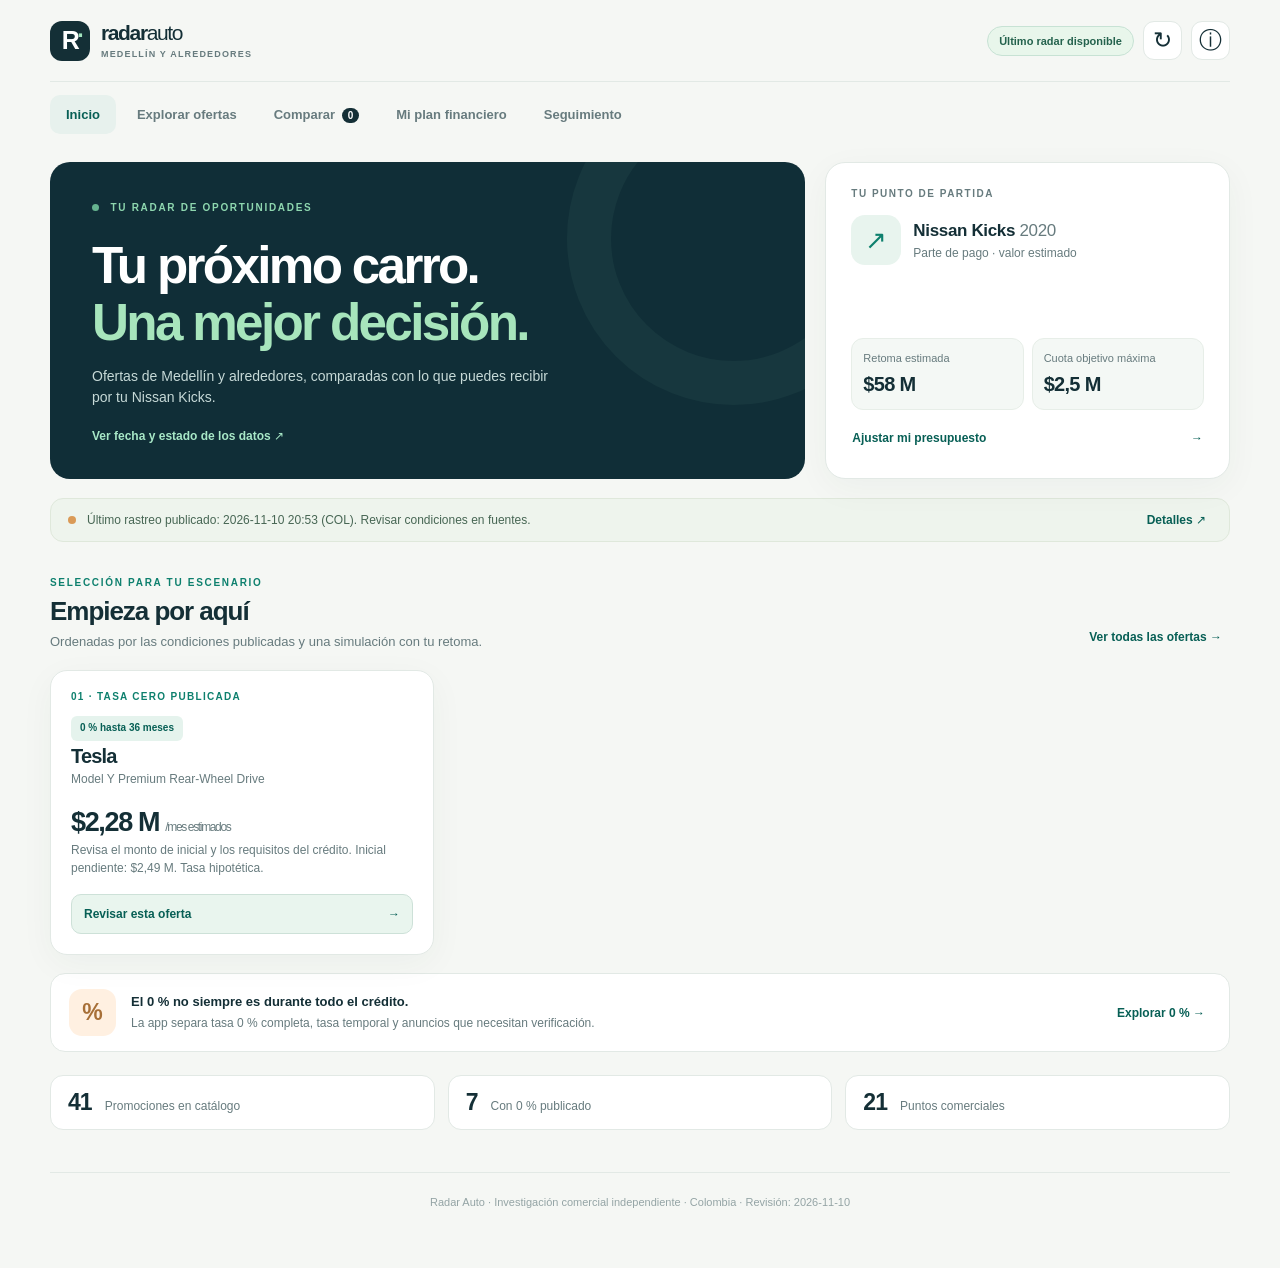
==== index.html @ 5f38883b "radar: actualizar promociones y app" ====
<!doctype html>
<html lang="es">
<head>
<meta charset="utf-8">
<meta name="viewport" content="width=device-width,initial-scale=1,viewport-fit=cover">
<title>Radar Auto · Ofertas de carros en Medellín</title>
<meta name="description" content="Encuentra promociones de carros, compáralas y simula el cambio entregando tu Nissan Kicks 2020.">
<meta name="theme-color" content="#112c35">
<meta name="apple-mobile-web-app-capable" content="yes">
<meta name="apple-mobile-web-app-title" content="Radar Auto">
<meta name="apple-mobile-web-app-status-bar-style" content="default">
<link rel="manifest" href="./manifest.webmanifest">
<link rel="icon" href="./icons/icon-192.png" type="image/png">
<link rel="apple-touch-icon" href="./icons/apple-touch-icon.png">
<style>:root{--ink:#142f36;--muted:#677b7e;--soft:#94a4a5;--accent:#0e806e;--accent-dark:#075f55;--accent-soft:#e5f3ed;--paper:#f5f7f4;--card:#fff;--line:#e2e9e5;--orange:#c18037;--orange-bg:#fff1df;--shadow:0 9px 35px rgba(25,60,54,.045);font-family:Inter,-apple-system,BlinkMacSystemFont,"Segoe UI",sans-serif;color:var(--ink);background:var(--paper);font-synthesis:none}
*{box-sizing:border-box}html{scroll-behavior:smooth}body{margin:0;min-width:320px;-webkit-font-smoothing:antialiased}button,input,select{font:inherit}button{cursor:pointer}button:disabled{cursor:not-allowed;opacity:.5}button,select,input{-webkit-tap-highlight-color:transparent}button:focus-visible,a:focus-visible,input:focus-visible,select:focus-visible,summary:focus-visible{outline:3px solid #5cae9d;outline-offset:3px}a{color:inherit}h1,h2,h3,p{margin-top:0}p{line-height:1.55}.hidden{display:none!important}.app-shell{max-width:1240px;padding:0 30px 60px;margin:0 auto}.app-header{height:82px;display:flex;align-items:center;justify-content:space-between;gap:15px;border-bottom:1px solid var(--line)}.brand-lockup{text-decoration:none;display:flex;align-items:center;gap:11px}.brand-icon{background:var(--ink);color:white;border-radius:12px;width:40px;height:40px;display:grid;place-items:center;position:relative;font-weight:900;font-size:25px;letter-spacing:-.07em}.brand-icon span{color:#a1e4be;position:absolute;right:8px;top:1px;font-size:23px}.brand-lockup strong{font-size:21px;letter-spacing:-.065em;display:block;line-height:1.05}.brand-light{font-weight:500}.brand-lockup small{font-size:9px;letter-spacing:.13em;display:block;font-weight:800;color:var(--muted);margin-top:5px}.header-actions{display:flex;align-items:center;gap:9px}.net-pill{border:1px solid #c7e2d4;background:#e8f6eb;color:#24624d;border-radius:30px;font-size:11px;font-weight:750;padding:8px 11px}.net-pill.off{background:#fff0df;color:#936028;border-color:#f1d8b3}.icon-button{display:grid;place-items:center;width:39px;height:39px;border:1px solid var(--line);background:var(--card);border-radius:11px;font-size:23px;color:var(--ink)}.desktop-nav{display:flex;align-items:center;gap:5px;margin:13px 0 28px}.nav-item{border:0;background:none;border-radius:10px;color:var(--muted);padding:12px 16px;font-size:13px;font-weight:740;white-space:nowrap}.nav-item.active{background:#e7f1ed;color:var(--accent-dark)}.compare-number{background:var(--ink);color:white;border-radius:20px;padding:2px 6px;font-size:10px;margin-left:3px}.screen{animation:appear .16s ease-out}@keyframes appear{from{opacity:.6;transform:translateY(3px)}to{opacity:1;transform:none}}
.eyebrow,.overline{font-size:10px;letter-spacing:.17em;font-weight:850;color:var(--accent);text-transform:uppercase}.live-dot{display:inline-block;width:7px;height:7px;background:#65b38f;border-radius:50%;margin-right:7px}.home-intro{display:grid;grid-template-columns:1.4fr .75fr;gap:20px}.intro-copy{min-height:301px;border-radius:20px;background:#102e37;color:white;padding:35px 42px;position:relative;overflow:hidden}.intro-copy:after{content:"";position:absolute;width:245px;height:245px;border:44px solid rgba(151,215,183,.055);border-radius:50%;right:-95px;top:-90px}.intro-copy .eyebrow{color:#8ed7af}.intro-copy h1{font-size:clamp(32px,4vw,53px);line-height:1.12;font-weight:720;letter-spacing:-.052em;margin:22px 0 14px;max-width:660px}.intro-copy h1 em{font-style:normal;color:#a7e5bc}.intro-copy p{color:#c6d9d7;max-width:460px;font-size:14px;margin-bottom:17px}.text-action{border:0;background:none;color:#a8e8c7;font-weight:730;font-size:12px;padding:0}.profile-summary{background:#fff;border-radius:20px;padding:25px;border:1px solid var(--line);box-shadow:var(--shadow);display:flex;flex-direction:column}.profile-label{font-size:10px;letter-spacing:.15em;font-weight:850;color:var(--muted)}.profile-car{display:flex;gap:12px;align-items:center;margin:16px 0 25px}.car-avatar{display:grid;place-items:center;background:#e8f4ee;color:var(--accent);font-size:26px;width:50px;height:50px;border-radius:14px}.profile-car strong{display:block;font-size:17px;letter-spacing:-.02em}.profile-car strong span{font-weight:450;color:var(--muted)}.profile-car small{display:block;font-size:12px;color:var(--muted);margin-top:5px}.profile-values{display:grid;grid-template-columns:1fr 1fr;gap:8px;margin-top:auto}.profile-values>div{padding:13px 11px;background:#f4f8f5;border:1px solid #e7eee8;border-radius:12px}.profile-values small{display:block;color:var(--muted);font-size:11px;line-height:1.25}.profile-values strong{display:block;letter-spacing:-.035em;font-size:20px;margin-top:7px}.profile-edit{width:100%;margin-top:13px;border:0;background:none;color:var(--accent-dark);font-size:12px;font-weight:780;display:flex;justify-content:space-between;padding:8px 1px}.status-strip{background:#eef4ed;border:1px solid #dfe8db;padding:13px 17px;border-radius:13px;display:flex;align-items:center;gap:11px;margin:19px 0 30px;font-size:12px;color:#476654}.status-indicator{width:8px;height:8px;border-radius:50%;background:#da9a57;flex:0 0 8px}.status-strip span:nth-child(2){flex:1}.status-strip button{border:0;background:none;color:var(--accent-dark);font-size:12px;font-weight:750;white-space:nowrap}.section-heading{display:flex;justify-content:space-between;align-items:end;gap:16px;margin-bottom:18px}.section-heading h2{font-size:26px;letter-spacing:-.04em;margin:6px 0 5px}.section-heading p{color:var(--muted);font-size:13px;margin:0}.small-link{background:none;border:0;color:var(--accent-dark);font-size:12px;font-weight:800;white-space:nowrap;padding:8px}.feature-grid{display:grid;grid-template-columns:repeat(3,minmax(0,1fr));gap:14px}.feature-card{background:#fff;border:1px solid var(--line);border-radius:17px;padding:20px;display:flex;flex-direction:column;box-shadow:var(--shadow);min-height:285px}.feature-card .feature-label{color:var(--accent);font-size:10px;letter-spacing:.13em;font-weight:850;margin-bottom:14px}.feature-card h3{font-size:20px;letter-spacing:-.04em;margin:4px 0}.feature-card .model{font-size:12px;color:var(--muted);margin-bottom:12px}.feature-card .feature-fig{font-size:27px;letter-spacing:-.05em;font-weight:800;margin:9px 0 3px}.feature-card .feature-fig small{font-weight:500;color:var(--muted);font-size:12px}.feature-card .feature-note{font-size:12px;line-height:1.5;color:var(--muted);margin-bottom:16px}.feature-card button{border:1px solid #cde1d8;background:#e9f5ee;color:var(--accent-dark);font-size:12px;font-weight:820;padding:12px;border-radius:10px;margin-top:auto;text-align:left;display:flex;justify-content:space-between}.explain-row{margin:18px 0 23px;display:flex;align-items:center;gap:15px;background:#fff;border:1px solid var(--line);padding:15px 18px;border-radius:15px}.explain-symbol{display:grid;place-items:center;width:47px;height:47px;background:#fff0e1;border-radius:13px;font-size:23px;font-weight:800;color:#a76f37;flex:0 0 47px}.explain-row div{flex:1}.explain-row strong{font-size:13px}.explain-row p{font-size:12px;color:var(--muted);margin:4px 0 0}.explain-row button{border:0;background:none;color:var(--accent-dark);font-size:12px;font-weight:750}.mini-stats{display:grid;grid-template-columns:repeat(3,1fr);gap:13px}.mini-stats div{border-radius:13px;padding:13px 17px;border:1px solid var(--line);background:#fff;display:flex;align-items:baseline;gap:13px}.mini-stats span{font-size:23px;font-weight:820;letter-spacing:-.04em}.mini-stats small{color:var(--muted);font-size:12px}.page-title{display:flex;justify-content:space-between;align-items:end;gap:14px;margin:8px 0 24px}.page-title h1{font-size:clamp(29px,3vw,39px);letter-spacing:-.055em;margin:6px 0 6px}.page-title p{font-size:13px;color:var(--muted);margin:0}.quiet-btn{background:#fff;border:1px solid var(--line);border-radius:10px;padding:11px 13px;font-size:12px;font-weight:750;white-space:nowrap}.search-box{display:flex;align-items:center;gap:10px;background:#fff;border:1px solid #d1ddd8;border-radius:13px;padding:0 14px;margin-bottom:15px}.search-box>span{font-size:27px;color:var(--accent);transform:rotate(-18deg)}.search-box input{border:0;outline:0;background:none;width:100%;min-height:50px;color:var(--ink);font-size:14px}.search-box button{background:none;border:0;color:var(--muted);font-size:22px;padding:7px}.chip-scroller{display:flex;overflow:auto;gap:9px;margin-bottom:18px;scrollbar-width:none;padding-bottom:2px}.chip-scroller::-webkit-scrollbar{display:none}.filter-chip{background:#fff;border:1px solid #dfe7e1;white-space:nowrap;border-radius:999px;padding:10px 15px;font-size:12px;font-weight:700;color:#5d7371;min-height:40px}.filter-chip.active{background:var(--ink);border-color:var(--ink);color:white}.filter-bar{display:flex;align-items:end;gap:12px;flex-wrap:wrap;border:1px solid var(--line);background:#fff;border-radius:13px;padding:14px 16px;margin-bottom:16px}.filter-bar label,.dealer-heading label{font-size:11px;font-weight:750;color:var(--muted);display:flex;flex-direction:column;gap:5px;min-width:180px}.filter-bar select,.dealer-heading select{border:1px solid var(--line);border-radius:8px;padding:9px 10px;background:#f9fbf9;color:var(--ink);height:42px}.filter-bar .switch-label{flex-direction:row;align-items:center;min-width:auto;font-weight:600;font-size:12px;padding:10px 0}.switch-label input{accent-color:var(--accent);width:17px;height:17px}.reset-btn{border:0;background:none;font-size:11px;font-weight:750;color:var(--accent-dark);padding:10px}.list-meta{display:flex;justify-content:space-between;color:var(--muted);font-size:12px;margin-bottom:13px}.offers-grid{display:grid;grid-template-columns:repeat(3,minmax(0,1fr));gap:14px}.offer-card{background:#fff;border:1px solid var(--line);border-radius:17px;padding:19px;display:flex;flex-direction:column;min-height:338px;box-shadow:var(--shadow)}.offer-head{display:flex;align-items:start;justify-content:space-between;gap:12px}.offer-head .overline{display:block;color:var(--muted);font-size:10px;letter-spacing:.08em}.save-btn{border:1px solid var(--line);width:35px;height:35px;border-radius:10px;display:grid;place-items:center;background:#fff;color:#65807c;font-size:21px;flex:0 0 35px}.save-btn.saved{background:#fcebe8;color:#b44c3d}.offer-card h3{margin:8px 0 6px;font-size:19px;line-height:1.2;letter-spacing:-.04em}.offer-card .fuel-label{color:var(--muted);font-size:12px;margin:0 0 12px}.deal-badge{font-size:10px;line-height:1.25;display:inline-flex;align-items:center;gap:5px;padding:6px 9px;border-radius:6px;font-weight:750;background:var(--accent-soft);color:var(--accent-dark);align-self:start}.deal-badge.temp{background:#eff0fa;color:#5559a3}.deal-badge.review,.deal-badge.expired{background:var(--orange-bg);color:#945f2e}.deal-badge.normal{background:#edf1f0;color:#657b77}.offer-price{font-size:28px;font-weight:800;letter-spacing:-.055em;margin:16px 0 0}.offer-price small{font-size:11px;font-weight:600;color:var(--muted);letter-spacing:0}.offer-benefit{font-size:12px;color:var(--muted);margin:5px 0 15px;line-height:1.5;min-height:32px}.offer-pay{background:#f3f8f5;border-radius:11px;padding:12px 13px;display:flex;align-items:center;justify-content:space-between;gap:8px;margin-top:auto}.offer-pay span{display:block;font-size:10px;color:var(--muted);margin-bottom:5px}.offer-pay strong{font-size:19px;letter-spacing:-.04em}.offer-pay small{font-size:10px;color:var(--muted)}.offer-pay .pay-alert{font-size:10px;color:#9d6430;font-weight:730;text-align:right;max-width:120px}.offer-actions{display:flex;gap:8px;margin-top:11px}.offer-actions button{min-height:42px;border-radius:9px;font-size:12px;font-weight:770}.outline-btn{border:1px solid #d3e0da;background:#fff;color:var(--accent-dark);padding:10px;flex:1}.solid-btn{background:var(--ink);color:#fff;border:1px solid var(--ink);padding:10px 13px;flex:1}.empty-state{padding:30px 20px;border:1px dashed #cad8d0;border-radius:14px;background:#fff;text-align:center;grid-column:1/-1}.empty-state h3{font-size:20px}.empty-state p{font-size:13px;color:var(--muted)}.empty-state button{border:0;background:var(--ink);color:#fff;padding:12px 17px;border-radius:11px}.compare-layout{display:grid;grid-template-columns:repeat(3,minmax(0,1fr));gap:14px}.compare-card{background:#fff;border:1px solid var(--line);border-radius:16px;padding:18px}.compare-card h3{font-size:18px;letter-spacing:-.04em;margin:10px 0 6px}.compare-card .cmp-fig{font-size:25px;letter-spacing:-.04em;font-weight:800;margin:15px 0}.summary-list{border-top:1px solid var(--line);margin-top:16px}.summary-list>div{display:flex;justify-content:space-between;gap:9px;padding:12px 0;border-bottom:1px solid var(--line);font-size:12px}.summary-list span{color:var(--muted)}.summary-list strong{text-align:right}.compare-card .remove-link{border:0;background:transparent;color:#af654a;font-size:12px;font-weight:700;margin-top:14px}.compare-legend{grid-column:1/-1;font-size:12px;color:var(--muted);padding:9px}.plan-grid{display:grid;grid-template-columns:minmax(0,1.45fr) minmax(270px,.72fr);gap:16px;align-items:start}.editor-card{background:#fff;border:1px solid var(--line);border-radius:17px;padding:22px;box-shadow:var(--shadow)}.editor-card h2{font-size:17px;letter-spacing:-.02em;margin:0 0 5px}.editor-card p{font-size:12px;color:var(--muted);margin:0}.form-header{display:flex;align-items:center;gap:12px;margin-bottom:20px}.form-icon{display:grid;place-items:center;background:#e9f3eb;color:var(--accent-dark);border-radius:11px;width:36px;height:36px;font-size:11px;font-weight:850}.form-separator{height:1px;background:var(--line);margin:26px 0}.form-fields{display:grid;gap:17px}.two-fields{grid-template-columns:1fr 1fr}.form-fields label{display:flex;flex-direction:column;gap:8px;font-size:12px;font-weight:750;color:#3c5858}.form-fields label small{font-weight:500;color:var(--muted)}.form-fields input,.form-fields select{border:1px solid #d8e2dc;border-radius:10px;height:46px;width:100%;padding:0 12px;font-size:16px;background:#fff;color:var(--ink)}.number-wrap{display:flex;align-items:center;border:1px solid #d8e2dc;border-radius:10px;overflow:hidden;padding:0 11px;gap:5px}.number-wrap input{border:0;padding:0 3px;min-width:0;outline:none}.number-wrap span{color:var(--accent);font-weight:800}.number-wrap b{color:var(--muted);font-size:11px;white-space:nowrap}.privacy-note{margin-top:22px!important;color:#60836e!important}.plan-result .price-large{font-weight:800;font-size:40px;letter-spacing:-.05em;margin:9px 0 3px}.plan-result .summary-list{margin:21px 0}.primary-btn{background:var(--accent);border:0;border-radius:11px;padding:14px;color:#fff;font-size:13px;font-weight:800}.full{width:100%}.education-card{background:#e9f1ec;border-radius:15px;padding:18px;margin-top:14px}.education-card strong{font-size:13px}.education-card p{font-size:12px;color:#55706a;margin:6px 0 0}.radar-banner{background:#fff;border:1px solid #dce5df;border-radius:15px;padding:18px 20px;margin-bottom:18px;display:flex;gap:13px;align-items:center}.radar-banner .signal{width:12px;height:12px;background:#d99b58;border-radius:50%;flex:0 0 12px}.radar-banner strong{font-size:14px}.radar-banner p{font-size:12px;color:var(--muted);margin:4px 0 0}.radar-grid{display:grid;grid-template-columns:1fr 1fr;gap:16px}.check-row{border-bottom:1px solid var(--line);display:flex;align-items:start;justify-content:space-between;gap:12px;padding:13px 0;font-size:12px}.check-row small{display:block;color:var(--muted);margin-top:4px;overflow-wrap:anywhere}.check-row .ok{color:var(--accent)}.check-row .err{color:#a05b3d}.detail-box{border-top:1px solid var(--line);padding:15px 0;font-size:12px}.detail-box summary{font-weight:750;cursor:pointer}.detail-box p{padding-top:10px}.source-links{display:flex;flex-direction:column;margin:15px 0}.source-links a{display:block;font-size:12px;text-decoration:none;color:var(--accent-dark);padding:11px;border-bottom:1px solid var(--line)}.dealer-heading{margin-top:35px}.dealer-heading select{min-width:190px}.dealers-grid{display:grid;grid-template-columns:repeat(3,1fr);gap:13px}.dealer-card{background:#fff;border:1px solid var(--line);border-radius:13px;padding:18px}.dealer-card small{color:var(--accent);font-size:10px;font-weight:800;letter-spacing:.1em}.dealer-card h3{font-size:16px;margin:8px 0}.dealer-card p{font-size:12px;color:var(--muted);min-height:36px}.dealer-card a{color:var(--accent-dark);font-size:12px;font-weight:750;text-decoration:none}.legal-notice{margin-top:22px;color:var(--muted);font-size:11px}.legal-notice summary{cursor:pointer}.site-footer{font-size:11px;text-align:center;color:var(--soft);margin-top:42px;padding-top:23px;border-top:1px solid var(--line)}.mobile-nav{display:none}.toast{position:fixed;bottom:100px;left:50%;z-index:80;transform:translateX(-50%) translateY(16px);background:#16323a;color:#fff;box-shadow:0 14px 45px #172a2a45;border-radius:11px;padding:11px 17px;font-size:12px;font-weight:700;opacity:0;pointer-events:none;transition:.2s;white-space:nowrap;max-width:95vw}.toast.visible{opacity:1;transform:translateX(-50%) translateY(0)}.sheet-overlay{position:fixed;inset:0;background:#08282e9c;z-index:90;display:flex;align-items:flex-end;justify-content:center}.detail-sheet{background:#fff;width:100%;max-width:640px;max-height:92dvh;overflow:auto;border-radius:21px 21px 0 0;padding:12px 24px calc(28px + env(safe-area-inset-bottom,0px));box-shadow:0 -12px 40px #041a1a1c}.sheet-handle{width:46px;height:4px;border-radius:10px;background:#d6e0da;margin:0 auto 16px}.sheet-header{display:flex;justify-content:space-between;align-items:center;margin-bottom:7px}.detail-sheet h2{font-size:25px;letter-spacing:-.04em;margin:8px 0}.detail-sheet .detail-price{font-size:29px;font-weight:850;letter-spacing:-.05em;margin:10px 0}.detail-sheet .detail-text{font-size:13px;color:#536b6b;line-height:1.6}.detail-sheet .detail-section{padding:15px 0;border-top:1px solid var(--line)}.detail-sheet .detail-section strong{font-size:12px}.detail-sheet .detail-section p{font-size:12px;color:var(--muted);margin:6px 0 0}.detail-sheet .detail-actions{display:flex;gap:9px;margin-top:18px}.detail-sheet .detail-actions button{flex:1}.detail-sheet .source-anchor{color:var(--accent-dark);font-size:12px;font-weight:800}.quote-form{margin-top:20px}.muted{color:var(--muted)!important}.desktop-only{display:block}
@media(max-width:950px){.feature-grid,.offers-grid,.dealers-grid,.compare-layout{grid-template-columns:repeat(2,minmax(0,1fr))}.home-intro{grid-template-columns:1fr 340px}.intro-copy{padding:30px}.intro-copy h1{font-size:39px}.plan-grid{grid-template-columns:minmax(0,1fr) 290px}.mini-stats div{flex-direction:column;gap:2px}}
@media(max-width:700px){.app-shell{padding:0 16px calc(112px + env(safe-area-inset-bottom,0px))}.app-header{height:69px}.brand-lockup strong{font-size:19px}.brand-icon{width:36px;height:36px}.brand-lockup small{font-size:8px}.desktop-nav{display:none}.mobile-nav{position:fixed;bottom:0;left:0;right:0;z-index:70;display:grid;grid-template-columns:repeat(5,1fr);align-items:stretch;padding:8px 5px calc(7px + env(safe-area-inset-bottom,0px));background:rgba(255,255,255,.97);border-top:1px solid #dce6df;box-shadow:0 -5px 22px #14372a10;backdrop-filter:blur(16px)}.mobile-nav button{border:0;background:none;min-height:57px;color:#7a8d86;display:flex;align-items:center;justify-content:center;flex-direction:column;gap:3px;font-weight:600;padding:4px 1px;border-radius:10px}.mobile-nav button.active{color:var(--accent-dark);background:#eaf6ef}.mobile-nav button>span{font-size:22px;line-height:1;position:relative}.mobile-nav button small{font-size:10px}.compare-tab i{position:absolute;right:-12px;top:-7px;background:#b57940;color:white;font-size:10px;font-style:normal;border-radius:20px;padding:2px 5px}.home-intro{grid-template-columns:1fr;gap:13px}.intro-copy{padding:27px 24px;min-height:auto}.intro-copy h1{font-size:37px;margin:20px 0 12px}.intro-copy p{font-size:13px;max-width:400px}.profile-summary{padding:18px}.profile-car{margin:12px 0}.profile-values{grid-template-columns:1fr 1fr}.profile-values>div{padding:10px 12px}.profile-values strong{font-size:20px}.profile-edit{padding:10px 1px 0}.status-strip{margin:14px 0 25px;padding:12px 13px}.section-heading h2{font-size:25px}.section-heading p{font-size:12px}.feature-grid,.offers-grid,.dealers-grid,.compare-layout{grid-template-columns:1fr}.feature-grid{gap:11px}.feature-card{min-height:auto;padding:18px}.feature-card .feature-label{margin-bottom:6px}.feature-card .feature-note{margin-bottom:10px}.explain-row{align-items:start}.explain-row button{display:none}.mini-stats{grid-template-columns:repeat(3,1fr);gap:7px}.mini-stats div{padding:12px 9px;min-height:90px}.mini-stats span{font-size:22px}.mini-stats small{font-size:10px;line-height:1.4}.page-title h1{font-size:30px}.page-title{margin-top:24px;align-items:start}.page-title .quiet-btn{align-self:center}.filter-bar{gap:9px;padding:12px}.filter-bar label{flex:1;min-width:125px}.filter-bar .switch-label{flex:none;min-width:190px}.filter-bar .reset-btn{flex:1;text-align:right}.list-meta span:last-child{font-size:10px}.offer-card{padding:18px;min-height:auto}.offer-benefit{min-height:0}.offer-price{margin-top:13px}.plan-grid,.radar-grid{grid-template-columns:1fr}.editor-card{padding:18px}.two-fields{grid-template-columns:1fr 1fr}.detail-sheet{padding:12px 18px calc(24px + env(safe-area-inset-bottom,0px))}.site-footer{font-size:10px}.net-pill{font-size:10px;padding:7px 8px}.header-actions{gap:6px}.icon-button{width:36px;height:36px}.dealer-heading{display:block}.dealer-heading label{margin-top:15px}.toast{bottom:105px}.screen{animation:none}}
@media(max-width:400px){.brand-lockup small{letter-spacing:.07em}.home-intro .intro-copy h1{font-size:32px}.two-fields{grid-template-columns:1fr}.page-title p{font-size:12px}.profile-values strong{font-size:18px}.section-heading .small-link{font-size:10px}}
@media(prefers-reduced-motion:reduce){html{scroll-behavior:auto}*,*:before,*:after{animation:none!important;transition:none!important}}
.plan-offer-label{display:flex;flex-direction:column;gap:7px;color:var(--muted);font-size:12px;font-weight:740;margin:16px 0 20px}.plan-offer-label select{width:100%;height:46px;border:1px solid var(--line);border-radius:10px;background:#f8fbf8;padding:8px 9px;color:var(--ink);font-size:12px}.plan-result .price-large{margin:3px 0}.plan-result .privacy-note{font-size:11px!important;margin:15px 0!important}
@media(max-width:700px){.plan-sidebar{order:-1}.plan-grid{gap:14px}.plan-result{background:#fff}.plan-result .summary-list{margin:15px 0}.plan-result .summary-list>div{padding:9px 0}}
</style>
</head>
<body>
<div class="app-shell">
 <header class="app-header">
  <a class="brand-lockup" href="#inicio" data-tab-link="inicio" aria-label="Volver al inicio"><span class="brand-icon" aria-hidden="true">R<span>·</span></span><span><strong>radar<span class="brand-light">auto</span></strong><small>MEDELLÍN Y ALREDEDORES</small></span></a>
  <div class="header-actions"><span id="netPill" class="net-pill" role="status">Datos locales</span><button class="icon-button" id="refreshBtn" type="button" title="Buscar versión publicada más reciente" aria-label="Actualizar catálogo">↻</button><button class="icon-button" data-switch="radar" type="button" title="Monitoreo y fuentes" aria-label="Monitoreo y fuentes">ⓘ</button></div>
 </header>
 <nav class="desktop-nav" aria-label="Navegación principal">
  <button class="nav-item active" data-switch="inicio" type="button">Inicio</button>
  <button class="nav-item" data-switch="ofertas" type="button">Explorar ofertas</button>
  <button class="nav-item" data-switch="comparar" type="button">Comparar <span class="compare-number" data-compare-count>0</span></button>
  <button class="nav-item" data-switch="plan" type="button">Mi plan financiero</button>
  <button class="nav-item" data-switch="radar" type="button">Seguimiento</button>
 </nav>
 <main id="mainContent" tabindex="-1">
  <section class="screen" data-screen="inicio" aria-labelledby="homeTitle">
   <div class="home-intro"><div class="intro-copy"><span class="eyebrow"><span class="live-dot"></span> TU RADAR DE OPORTUNIDADES</span><h1 id="homeTitle">Tu próximo carro.<br><em>Una mejor decisión.</em></h1><p>Ofertas de Medellín y alrededores, comparadas con lo que puedes recibir por tu Nissan Kicks.</p><button class="text-action" data-switch="radar" type="button">Ver fecha y estado de los datos <span aria-hidden="true">↗</span></button></div><div class="profile-summary"><span class="profile-label">TU PUNTO DE PARTIDA</span><div class="profile-car"><span class="car-avatar" aria-hidden="true">↗</span><div><strong>Nissan Kicks <span>2020</span></strong><small>Parte de pago · valor estimado</small></div></div><div class="profile-values"><div><small>Retoma estimada</small><strong id="homeTrade">$58 M</strong></div><div><small>Cuota objetivo máxima</small><strong id="homeBudget">$2,5 M</strong></div></div><button class="profile-edit" data-switch="plan" type="button">Ajustar mi presupuesto <span>→</span></button></div></div>
   <div class="status-strip" id="statusStrip"><span class="status-indicator"></span><span id="statusLine">Catálogo de referencia disponible. Rastreo aún no activado.</span><button data-switch="radar" type="button">Detalles ↗</button></div>
   <div class="section-heading"><div><span class="overline">SELECCIÓN PARA TU ESCENARIO</span><h2>Empieza por aquí</h2><p>Ordenadas por las condiciones publicadas y una simulación con tu retoma.</p></div><button class="small-link" data-switch="ofertas" type="button">Ver todas las ofertas →</button></div>
   <div class="feature-grid" id="featuredGrid"></div>
   <div class="explain-row"><span class="explain-symbol">%</span><div><strong>El 0 % no siempre es durante todo el crédito.</strong><p>La app separa tasa 0 % completa, tasa temporal y anuncios que necesitan verificación.</p></div><button data-switch="ofertas" data-filter-shortcut="full" type="button">Explorar 0 % →</button></div>
   <div class="mini-stats"><div><span id="totalOffers">—</span><small>Promociones en catálogo</small></div><div><span id="totalZero">—</span><small>Con 0 % publicado</small></div><div><span id="totalDealers">—</span><small>Puntos comerciales</small></div></div>
  </section>
  <section class="screen hidden" data-screen="ofertas" aria-labelledby="offersTitle">
   <div class="page-title"><div><span class="overline">BUSCA Y COMPARA SIN COTIZACIONES</span><h1 id="offersTitle">Explorar ofertas</h1><p>Precio, condiciones, cuota estimada y fuente en un mismo lugar.</p></div><button id="exportOffers" class="quiet-btn" type="button">↓ Exportar</button></div>
   <div class="search-box"><span aria-hidden="true">⌕</span><input type="search" id="searchBox" placeholder="Buscar marca, modelo o beneficio" aria-label="Buscar ofertas" autocomplete="off"><button id="clearSearch" type="button" title="Borrar búsqueda" aria-label="Borrar búsqueda">×</button></div>
   <div class="chip-scroller" aria-label="Filtros rápidos" id="filterChips"><button class="filter-chip active" data-chip="all" aria-pressed="true" type="button">Todas</button><button class="filter-chip" data-chip="full" aria-pressed="false" type="button">0 % plazo completo</button><button class="filter-chip" data-chip="intro" aria-pressed="false" type="button">0 % inicial</button><button class="filter-chip" data-chip="electric" aria-pressed="false" type="button">Eléctricos e híbridos</button><button class="filter-chip" data-chip="saved" aria-pressed="false" type="button">♡ Guardadas</button></div>
   <div class="filter-bar"><label>Marca<select id="brandFilter"><option value="">Todas las marcas</option></select></label><label>Ordenar por<select id="sortFilter"><option value="smart">Más relevantes</option><option value="payment">Menor cuota estimada</option><option value="price">Menor precio</option><option value="soon">Próximo vencimiento</option></select></label><label class="switch-label"><input type="checkbox" id="includeExpired"> Incluir vencidas</label><button type="button" class="reset-btn" id="resetFilters">Limpiar filtros</button></div>
   <div class="list-meta"><span id="resultsCount">— resultados</span><span>Cuotas estimadas, no aprobadas</span></div>
   <div id="offersGrid" class="offers-grid"></div>
  </section>
  <section class="screen hidden" data-screen="comparar" aria-labelledby="compareTitle">
   <div class="page-title"><div><span class="overline">LADO A LADO</span><h1 id="compareTitle">Comparar vehículos</h1><p>Guarda hasta tres opciones para ver cuál se ajusta a tu plan.</p></div><button class="quiet-btn" id="clearCompare" type="button">Vaciar selección</button></div>
   <div class="compare-layout" id="compareContent"></div>
  </section>
  <section class="screen hidden" data-screen="plan" aria-labelledby="planTitle">
   <div class="page-title"><div><span class="overline">PERSONALIZA UNA SOLA VEZ</span><h1 id="planTitle">Mi plan financiero</h1><p>Modifica tu escenario. La app recalcula las oportunidades automáticamente.</p></div><button id="resetPlan" class="quiet-btn" type="button">Reiniciar</button></div>
   <div class="plan-grid"><form id="profileForm" class="editor-card">
    <div class="form-header"><span class="form-icon">01</span><div><h2>Mi Nissan Kicks 2020</h2><p>Son estimaciones modificables, no avalúos.</p></div></div>
    <div class="form-fields two-fields"><label>Retoma del concesionario <small>Millones COP</small><div class="number-wrap"><span>$</span><input id="inputTrade" type="number" min="0" max="1000" step="0.5" inputmode="decimal"><b>M</b></div></label><label>Venta particular estimada <small>Millones COP</small><div class="number-wrap"><span>$</span><input id="inputSale" type="number" min="0" max="1000" step="0.5" inputmode="decimal"><b>M</b></div></label></div>
    <div class="form-separator"></div><div class="form-header"><span class="form-icon">02</span><div><h2>Cómo quiero pagar</h2><p>Valores que usaremos al comparar.</p></div></div>
    <div class="form-fields two-fields"><label>Efectivo adicional <small>Millones COP</small><div class="number-wrap"><span>$</span><input id="inputCash" type="number" min="0" max="1000" step="0.5" inputmode="decimal"><b>M</b></div></label><label>Cuota máxima que prefiero <small>Millones COP/mes</small><div class="number-wrap"><span>$</span><input id="inputTarget" type="number" min="0.1" max="100" step="0.1" inputmode="decimal"><b>M</b></div></label><label>Plazo deseado<select id="inputMonths"><option value="12">12 meses</option><option value="24">24 meses</option><option value="36">36 meses</option><option value="48">48 meses</option><option value="60">60 meses</option><option value="72">72 meses</option></select></label><label>Tasa mensual si falta confirmar <small>Hipótesis, no oferta</small><div class="number-wrap"><input id="inputRate" type="number" min="0" max="5" step="0.05" inputmode="decimal"><b>% M.V.</b></div></label><label>Seguros y gastos al mes <small>Millones COP</small><div class="number-wrap"><span>$</span><input id="inputInsurance" type="number" min="0" max="100" step="0.01" inputmode="decimal"><b>M</b></div></label><label>Gastos iniciales <small>Millones COP</small><div class="number-wrap"><span>$</span><input id="inputFees" type="number" min="0" max="100" step="0.1" inputmode="decimal"><b>M</b></div></label></div>
    <p class="privacy-note">✓ Tus datos se guardan únicamente en este dispositivo. No necesitas cargar cotizaciones.</p>
   </form><div class="plan-sidebar"><div class="editor-card plan-result"><span class="overline">SIMULACIÓN DE TU CAMBIO</span><label class="plan-offer-label">Vehículo a simular<select id="planSelectedOffer" aria-label="Vehículo a simular"></select></label><div class="price-large" id="planMonthly">—</div><p id="planMonthlyNote">Cuota mensual estimada</p><div id="planScenario" class="summary-list"></div><p class="privacy-note">La financiación y la retoma siempre deben confirmarse con el concesionario.</p><button class="primary-btn full" data-switch="ofertas" type="button">Explorar otras promociones →</button></div><div class="education-card"><strong>¿Qué significa la cuota estimada?</strong><p>Se calcula sobre precio publicado, retoma y efectivo. Si faltan las condiciones del crédito, se usa tu tasa hipotética; no equivale a una aprobación ni incluye costos no introducidos.</p></div></div></div>
  </section>
  <section class="screen hidden" data-screen="radar" aria-labelledby="radarTitle">
   <div class="page-title"><div><span class="overline">TRANSPARENCIA DE DATOS</span><h1 id="radarTitle">Radar y fuentes</h1><p>Qué se rastrea, cuándo se revisó y de dónde salió cada dato.</p></div><button class="quiet-btn" id="radarRefresh" type="button">↻ Actualizar</button></div>
   <div id="radarStatus" class="radar-banner"></div>
   <div class="radar-grid"><div class="editor-card"><h2>Actividad del rastreador</h2><div id="monitorChecks"></div><details class="detail-box"><summary>Cómo instalar la app en tu iPhone</summary><p>Una vez publicada en HTTPS, abre la dirección en Safari, pulsa Compartir → Agregar a Inicio y activa «Abrir como app web». No es instalable desde un archivo local.</p></details><details class="detail-box"><summary>Cómo interpretar las promociones</summary><p>Una tasa promocional durante seis meses no implica 0 % durante todo el crédito. Las tasas «desde», bonos e inventario deben confirmarse con la marca y el concesionario.</p></details></div><div class="editor-card"><h2>Fuentes comerciales</h2><p class="muted">Enlaces externos a publicaciones que el proyecto consulta.</p><div id="sourceLinks" class="source-links"></div><button class="quiet-btn" type="button" id="quoteOpen">+ Añadir una cotización propia (opcional)</button></div></div>
   <div class="section-heading dealer-heading"><div><span class="overline">RED DE CONCESIONARIOS</span><h2>¿Dónde cotizar?</h2><p>Ubicaciones para consultar disponibilidad y retoma de tu vehículo.</p></div><label>Marca <select id="dealerFilter"><option value="">Todas</option></select></label></div><div class="dealers-grid" id="dealerList"></div>
   <details class="legal-notice"><summary>Limitaciones y condiciones de uso</summary><p>Es un proyecto de investigación comercial independiente. El catálogo inicial contiene referencias publicadas, no cotizaciones personalizadas; las campañas nacionales no garantizan disponibilidad local. El rastreo solo se actualiza automáticamente cuando el proyecto está desplegado con la programación activa. Ninguna cuota mostrada constituye una aprobación bancaria ni incluye cargos desconocidos.</p></details>
  </section>
 </main>
 <footer class="site-footer">Radar Auto · Investigación comercial independiente · Colombia · <span id="footerData">Datos sujetos a validación</span></footer>
</div>
<nav class="mobile-nav" aria-label="Menú principal"><button data-switch="inicio" class="active" type="button"><span aria-hidden="true">⌂</span><small>Inicio</small></button><button data-switch="ofertas" type="button"><span aria-hidden="true">⌕</span><small>Ofertas</small></button><button data-switch="comparar" class="compare-tab" type="button"><span aria-hidden="true">▤<i data-compare-count>0</i></span><small>Comparar</small></button><button data-switch="plan" type="button"><span aria-hidden="true">◫</span><small>Mi plan</small></button><button data-switch="radar" type="button"><span aria-hidden="true">◎</span><small>Radar</small></button></nav>
<div class="toast" id="toast" role="status" aria-live="polite"></div>
<div class="sheet-overlay hidden" id="detailOverlay" role="presentation"><section class="detail-sheet" role="dialog" aria-modal="true" aria-labelledby="detailTitle"><div class="sheet-handle"></div><div class="sheet-header"><span class="overline" id="detailBrand"></span><button id="detailClose" class="icon-button" type="button" aria-label="Cerrar detalle">×</button></div><div id="detailBody"></div></section></div>
<div class="sheet-overlay hidden" id="quoteOverlay"><section class="detail-sheet" role="dialog" aria-modal="true" aria-labelledby="quoteTitle"><div class="sheet-handle"></div><div class="sheet-header"><h2 id="quoteTitle">Cotización adicional</h2><button class="icon-button" id="quoteClose" type="button" aria-label="Cerrar">×</button></div><p class="muted">Opcional. El rastreador funciona sin subir ningún documento.</p><form id="quoteForm" class="form-fields quote-form"><label>Marca<input name="brand" required placeholder="Ej. Mazda"></label><label>Modelo<input name="model" required placeholder="Ej. CX-30 Touring"></label><label>Precio (millones COP)<input name="price" required type="number" min="1" step="0.01"></label><label>Beneficio o notas<input name="terms" placeholder="Ej. tasa 0 % hasta 24 meses"></label><label>URL de la oferta (opcional)<input name="source" type="url" placeholder="https://..."></label><button class="primary-btn full" type="submit">Guardar cotización</button></form></section></div>
<script type="application/json" id="seed">{"updated_at": "2026-10-27", "disclaimer": "Investigación pública de octubre 2026. No hay confirmación de inventario, cotización individual o aprobación financiera. Precios 'desde' son referenciales; no descontar bonos dos veces.", "offers": [{"id": "auto-chevrolet-captiva-ev-2026-full-b5e5fc5", "brand": "Chevrolet", "model": "Captiva EV 2026", "type": "SUV", "fuel": "Sin precisar", "price": null, "price_status": "sin_cotizar", "benefit": "LEGAL VENCIDO · Tasa 0 % por 36 meses: por validar · Captiva EV 2026 Cuota inicial desde 50% Plazo del crédito: 36 meses. Tasa de interés beneficio: Del 0% n.m.v. Consulte aquí términos y condiciones Conoce más Pide tu créd", "scheme": "unverified_zero", "intro_months": 0, "intro_rate": 0, "after_rate": null, "max_months": 36, "min_down_pct": 50, "valid_until": "2026-09-30", "bonus": 0, "terms": "Terminos y Condiciones | GM Financial WhatsApp Chat Soy Cliente Contáctanos Mi Cuenta Paga en Línea Productos Todos los Productos Particulares Seminuevos Comerciales Flotas Promociones Seguros Todos los Seguros Seguro de Vida Deudor Seguro de Vida Premium Seguro de Vehículo Seguridad Mecánica Protección Financiera Quiénes somos Ayuda Preguntas Frecuentes Medios de Pago Protege tus Finanzas Visita Chevrolet Productos Todos los Productos Particulares Seminuevos Comerciales Flotas Promociones Seguros Todos los Seguros Seguro de Vida Deudor Seguro de Vida Premium Seguro de Vehículo Seguridad Mecánica Protección Financiera Ayuda Preguntas Frecuentes Medios de Pago Protege tus Finanzas Inicio Promociones Terminos y Condiciones 0% Intereses por toda la vida del crédito 36 Mese", "source": "https://www.gmfinancial.com.co/es-co/inicio/promociones/terminos-y-condiciones-.html", "landing_url": "https://www.gmfinancial.com.co/es-co/inicio/promociones.html", "source_name": "GM Financial — promociones y condiciones", "detected_at": "2026-11-10T20:53:08-05:00", "auto": true, "reliability": "legal_vencido", "verified": "ATENCIÓN: el documento legal consultado está vencido, aunque el anuncio siga visible.", "evidence": {"claim": "Captiva EV 2026 Cuota inicial desde 50% Plazo del crédito: 36 meses. Tasa de interés beneficio: Del 0% n.m.v. Consulte aquí términos y condiciones Conoce más Pide tu crédito sin salir de casa 0% Intereses por toda la vida del crédito", "legal": "Terminos y Condiciones | GM Financial WhatsApp Chat Soy Cliente Contáctanos Mi Cuenta Paga en Línea Productos Todos los Productos Particulares Seminuevos Comerciales Flotas Promociones Seguros Todos los Seguros Seguro de Vida Deudor Seguro de Vida Premium Seguro de Vehículo Seguridad Mecánica Protección Financiera Quiénes somos Ayuda Preguntas Frecuentes Medios de Pago Protege tus Finanzas Visita Chevrolet Productos Todos los Productos Particulares Seminuevos Comerciales Flotas Promociones Seguros Todos los Seguros Seguro de Vida Deudor Seguro de Vida Premium Seguro de Vehículo Seguridad Mecánica Protección Financiera Ayuda Preguntas Frecuentes Medios de Pago Protege tus Finanzas Inicio Promociones Terminos y Condiciones 0% Intereses por toda la vida del crédito 36 Mese", "legal_url": "https://www.gmfinancial.com.co/es-co/inicio/promociones/terminos-y-condiciones-.html"}}, {"id": "auto-chevrolet-captiva-ev-2026-intro-b5e5fc5", "brand": "Chevrolet", "model": "Captiva EV 2026", "type": "SUV", "fuel": "Sin precisar", "price": null, "price_status": "sin_cotizar", "benefit": "Captiva EV 2026 Cuota inicial desde 10% Plazo del crédito: 60 meses . Tasa de interés beneficio: Desde 0.85% n.m.v Plazo tasa beneficio: 12 meses. Tasa de interés perfil:", "scheme": "intro", "intro_months": 12, "intro_rate": 0, "after_rate": null, "max_months": 60, "min_down_pct": 10, "valid_until": null, "bonus": 0, "terms": "Captiva EV 2026 Cuota inicial desde 10% Plazo del crédito: 60 meses . Tasa de interés beneficio: Desde 0.85% n.m.v Plazo tasa beneficio: 12 meses. Tasa de interés perfil: Desde la cuota 13 Consulte aquí términos y condiciones Conoce más Pide tu crédito sin salir de casa Estrena con tasa de interés beneficio", "source": "https://www.gmfinancial.com.co/es-co/inicio/promociones.html", "landing_url": "https://www.gmfinancial.com.co/es-co/inicio/promociones.html", "source_name": "GM Financial — promociones y condiciones", "detected_at": "2026-11-10T20:53:08-05:00", "auto": true, "reliability": "condiciones_incompletas", "verified": "0 % inicial de 12 meses según anuncio; tasa desde la cuota 13 pendiente de confirmar.", "evidence": {"claim": "Captiva EV 2026 Cuota inicial desde 10% Plazo del crédito: 60 meses . Tasa de interés beneficio: Desde 0.85% n.m.v Plazo tasa beneficio: 12 meses. Tasa de interés perfil: Desde la cuota 13 Consulte aquí términos y condiciones Conoce más Pide tu crédito sin salir de casa Estrena con tasa de interés beneficio", "legal": "", "legal_url": null}}, {"id": "auto-chevrolet-captiva-phev-2026-full-b5e5fc5", "brand": "Chevrolet", "model": "Captiva PHEV 2026", "type": "SUV", "fuel": "Sin precisar", "price": null, "price_status": "sin_cotizar", "benefit": "LEGAL VENCIDO · Tasa 0 % por 36 meses: por validar · Captiva PHEV 2026 Cuota inicial desde 50% Plazo del crédito: 36 meses. Tasa de interés beneficio: Del 0% n.m.v . Consulte aquí términos y condiciones Conoce más Pide tu c", "scheme": "unverified_zero", "intro_months": 0, "intro_rate": 0, "after_rate": null, "max_months": 36, "min_down_pct": 50, "valid_until": "2026-09-30", "bonus": 0, "terms": "Terminos y Condiciones | GM Financial WhatsApp Chat Soy Cliente Contáctanos Mi Cuenta Paga en Línea Productos Todos los Productos Particulares Seminuevos Comerciales Flotas Promociones Seguros Todos los Seguros Seguro de Vida Deudor Seguro de Vida Premium Seguro de Vehículo Seguridad Mecánica Protección Financiera Quiénes somos Ayuda Preguntas Frecuentes Medios de Pago Protege tus Finanzas Visita Chevrolet Productos Todos los Productos Particulares Seminuevos Comerciales Flotas Promociones Seguros Todos los Seguros Seguro de Vida Deudor Seguro de Vida Premium Seguro de Vehículo Seguridad Mecánica Protección Financiera Ayuda Preguntas Frecuentes Medios de Pago Protege tus Finanzas Inicio Promociones Terminos y Condiciones 0% Intereses por toda la vida del crédito 36 Mese", "source": "https://www.gmfinancial.com.co/es-co/inicio/promociones/terminos-y-condiciones-.html", "landing_url": "https://www.gmfinancial.com.co/es-co/inicio/promociones.html", "source_name": "GM Financial — promociones y condiciones", "detected_at": "2026-11-10T20:53:08-05:00", "auto": true, "reliability": "legal_vencido", "verified": "ATENCIÓN: el documento legal consultado está vencido, aunque el anuncio siga visible.", "evidence": {"claim": "Captiva PHEV 2026 Cuota inicial desde 50% Plazo del crédito: 36 meses. Tasa de interés beneficio: Del 0% n.m.v . Consulte aquí términos y condiciones Conoce más Pide tu crédito sin salir de casa 0% Intereses por toda la vida del crédito", "legal": "Terminos y Condiciones | GM Financial WhatsApp Chat Soy Cliente Contáctanos Mi Cuenta Paga en Línea Productos Todos los Productos Particulares Seminuevos Comerciales Flotas Promociones Seguros Todos los Seguros Seguro de Vida Deudor Seguro de Vida Premium Seguro de Vehículo Seguridad Mecánica Protección Financiera Quiénes somos Ayuda Preguntas Frecuentes Medios de Pago Protege tus Finanzas Visita Chevrolet Productos Todos los Productos Particulares Seminuevos Comerciales Flotas Promociones Seguros Todos los Seguros Seguro de Vida Deudor Seguro de Vida Premium Seguro de Vehículo Seguridad Mecánica Protección Financiera Ayuda Preguntas Frecuentes Medios de Pago Protege tus Finanzas Inicio Promociones Terminos y Condiciones 0% Intereses por toda la vida del crédito 36 Mese", "legal_url": "https://www.gmfinancial.com.co/es-co/inicio/promociones/terminos-y-condiciones-.html"}}, {"id": "auto-chevrolet-captiva-phev-2026-intro-b5e5fc5", "brand": "Chevrolet", "model": "Captiva PHEV 2026", "type": "SUV", "fuel": "Sin precisar", "price": null, "price_status": "sin_cotizar", "benefit": "Captiva PHEV 2026 Cuota inicial desde 10% Plazo del crédito: 60 meses. Tasa de interés beneficio: Desde 0.85% n.m.v Plazo tasa beneficio: 12 meses. Tasa de interés perfil", "scheme": "intro", "intro_months": 12, "intro_rate": 0, "after_rate": null, "max_months": 60, "min_down_pct": 10, "valid_until": null, "bonus": 0, "terms": "Captiva PHEV 2026 Cuota inicial desde 10% Plazo del crédito: 60 meses. Tasa de interés beneficio: Desde 0.85% n.m.v Plazo tasa beneficio: 12 meses. Tasa de interés perfil: Desde la couta 13. Consulte aquí términos y condiciones Conoce más Pide tu crédito sin salir de casa Descubre más", "source": "https://www.gmfinancial.com.co/es-co/inicio/promociones.html", "landing_url": "https://www.gmfinancial.com.co/es-co/inicio/promociones.html", "source_name": "GM Financial — promociones y condiciones", "detected_at": "2026-11-10T20:53:08-05:00", "auto": true, "reliability": "condiciones_incompletas", "verified": "0 % inicial de 12 meses según anuncio; tasa desde la cuota 13 pendiente de confirmar.", "evidence": {"claim": "Captiva PHEV 2026 Cuota inicial desde 10% Plazo del crédito: 60 meses. Tasa de interés beneficio: Desde 0.85% n.m.v Plazo tasa beneficio: 12 meses. Tasa de interés perfil: Desde la couta 13. Consulte aquí términos y condiciones Conoce más Pide tu crédito sin salir de casa Descubre más", "legal": "", "legal_url": null}}, {"id": "auto-chevrolet-ofertas-y-oportunidades-chevrolet-f0cf9fb", "brand": "Chevrolet", "model": "Ofertas y Oportunidades Chevrolet", "type": "Sin clasificar", "fuel": "Sin precisar", "price": null, "price_status": "sin_cotizar", "benefit": "CHEVROLET Conoce los términos y condiciones de esta promoción aquí* Onix Sedán Spark EUV Captiva Híbrida Colorado", "scheme": "standard", "intro_months": 0, "intro_rate": 0, "after_rate": null, "max_months": null, "min_down_pct": 0, "valid_until": null, "bonus": 0, "terms": "CHEVROLET Conoce los términos y condiciones de esta promoción aquí* Onix Sedán Spark EUV Captiva Híbrida Colorado", "source": "https://www.chevrolet.com.co/ofertas-oportunidades", "landing_url": "https://www.chevrolet.com.co/ofertas-oportunidades", "source_name": "Chevrolet — oportunidades", "detected_at": "2026-11-10T20:53:08-05:00", "auto": true, "reliability": "promocion_detectada", "verified": "Campaña identificada automáticamente, condiciones por confirmar.", "evidence": {"claim": "CHEVROLET Conoce los términos y condiciones de esta promoción aquí* Onix Sedán Spark EUV Captiva Híbrida Colorado", "legal": "", "legal_url": null}}, {"id": "auto-chevrolet-onix-2027-intro-b5e5fc5", "brand": "Chevrolet", "model": "Onix 2027", "type": "Sedán", "fuel": "Sin precisar", "price": null, "price_status": "sin_cotizar", "benefit": "Tasa 0 % por 60 meses: por validar · Onix 2027 Cuota inicial desde 50% Plazo del crédito: 60 meses . Tasa de interés beneficio: Desde 0% n.m.v Plazo tasa beneficio: 12 meses Tasa de interés perfil: Desde la ", "scheme": "intro", "intro_months": 12, "intro_rate": 0, "after_rate": null, "max_months": 60, "min_down_pct": 50, "valid_until": null, "bonus": 0, "terms": "Onix 2027 Cuota inicial desde 50% Plazo del crédito: 60 meses . Tasa de interés beneficio: Desde 0% n.m.v Plazo tasa beneficio: 12 meses Tasa de interés perfil: Desde la cuota 13 Consulte aquí términos y condiciones Conoce más Pide tu crédito sin salir de casa Estrena con tasa de interés beneficio", "source": "https://www.gmfinancial.com.co/es-co/inicio/promociones.html", "landing_url": "https://www.gmfinancial.com.co/es-co/inicio/promociones.html", "source_name": "GM Financial — promociones y condiciones", "detected_at": "2026-11-10T20:53:08-05:00", "auto": true, "reliability": "condiciones_incompletas", "verified": "0 % inicial de 12 meses según anuncio; tasa desde la cuota 13 pendiente de confirmar.", "evidence": {"claim": "Onix 2027 Cuota inicial desde 50% Plazo del crédito: 60 meses . Tasa de interés beneficio: Desde 0% n.m.v Plazo tasa beneficio: 12 meses Tasa de interés perfil: Desde la cuota 13 Consulte aquí términos y condiciones Conoce más Pide tu crédito sin salir de casa Estrena con tasa de interés beneficio", "legal": "", "legal_url": null}}, {"id": "auto-chevrolet-sonic-2027-full-b5e5fc5", "brand": "Chevrolet", "model": "Sonic 2027", "type": "SUV", "fuel": "Sin precisar", "price": 87.99, "price_status": "referencia_por_verificar", "benefit": "LEGAL VENCIDO · Tasa 0 % por 60 meses: por validar · Sonic 2027 Cuota inicial desde 50% Plazo del crédito: 60 meses . Tasa de interés: Desde 0% n.m.v Consulte aquí términos y condiciones Conoce más Pide tu crédito sin salir", "scheme": "unverified_zero", "intro_months": 0, "intro_rate": 0, "after_rate": null, "max_months": 60, "min_down_pct": 50, "valid_until": "2026-09-30", "bonus": 0, "terms": "Terminos y Condiciones | GM Financial WhatsApp Chat Soy Cliente Contáctanos Mi Cuenta Paga en Línea Productos Todos los Productos Particulares Seminuevos Comerciales Flotas Promociones Seguros Todos los Seguros Seguro de Vida Deudor Seguro de Vida Premium Seguro de Vehículo Seguridad Mecánica Protección Financiera Quiénes somos Ayuda Preguntas Frecuentes Medios de Pago Protege tus Finanzas Visita Chevrolet Productos Todos los Productos Particulares Seminuevos Comerciales Flotas Promociones Seguros Todos los Seguros Seguro de Vida Deudor Seguro de Vida Premium Seguro de Vehículo Seguridad Mecánica Protección Financiera Ayuda Preguntas Frecuentes Medios de Pago Protege tus Finanzas Inicio Promociones Terminos y Condiciones Tasa desde 0% por 5 años GM Financial Colombia S.", "source": "https://www.gmfinancial.com.co/es-co/inicio/promociones/terminos-y-condiciones1.html", "landing_url": "https://www.gmfinancial.com.co/es-co/inicio/promociones.html", "source_name": "GM Financial — promociones y condiciones", "detected_at": "2026-11-10T20:53:08-05:00", "auto": true, "reliability": "legal_vencido", "verified": "ATENCIÓN: el documento legal consultado está vencido, aunque el anuncio siga visible. Precio referencial de la página oficial del modelo; confirmar versión.", "evidence": {"claim": "Sonic 2027 Cuota inicial desde 50% Plazo del crédito: 60 meses . Tasa de interés: Desde 0% n.m.v Consulte aquí términos y condiciones Conoce más Pide tu crédito sin salir de casa 0% Intereses por toda la vida del crédito", "legal": "Terminos y Condiciones | GM Financial WhatsApp Chat Soy Cliente Contáctanos Mi Cuenta Paga en Línea Productos Todos los Productos Particulares Seminuevos Comerciales Flotas Promociones Seguros Todos los Seguros Seguro de Vida Deudor Seguro de Vida Premium Seguro de Vehículo Seguridad Mecánica Protección Financiera Quiénes somos Ayuda Preguntas Frecuentes Medios de Pago Protege tus Finanzas Visita Chevrolet Productos Todos los Productos Particulares Seminuevos Comerciales Flotas Promociones Seguros Todos los Seguros Seguro de Vida Deudor Seguro de Vida Premium Seguro de Vehículo Seguridad Mecánica Protección Financiera Ayuda Preguntas Frecuentes Medios de Pago Protege tus Finanzas Inicio Promociones Terminos y Condiciones Tasa desde 0% por 5 años GM Financial Colombia S.", "legal_url": "https://www.gmfinancial.com.co/es-co/inicio/promociones/terminos-y-condiciones1.html"}, "price_source": "https://www.chevrolet.com.co/camionetas/sonic"}, {"id": "auto-chevrolet-spark-euv-2026-full-b5e5fc5", "brand": "Chevrolet", "model": "Spark EUV 2026", "type": "Sedán", "fuel": "Sin precisar", "price": null, "price_status": "sin_cotizar", "benefit": "LEGAL VENCIDO · Tasa 0 % por 36 meses: por validar · Spark EUV 2026 Cuota inicial desde 50% Plazo del crédito: 36 meses. Tasa de interés beneficio: Del 0% n.m.v. Consulte aquí términos y condiciones Conoce más Pide tu crédi", "scheme": "unverified_zero", "intro_months": 0, "intro_rate": 0, "after_rate": null, "max_months": 36, "min_down_pct": 50, "valid_until": "2026-09-30", "bonus": 0, "terms": "Terminos y Condiciones | GM Financial WhatsApp Chat Soy Cliente Contáctanos Mi Cuenta Paga en Línea Productos Todos los Productos Particulares Seminuevos Comerciales Flotas Promociones Seguros Todos los Seguros Seguro de Vida Deudor Seguro de Vida Premium Seguro de Vehículo Seguridad Mecánica Protección Financiera Quiénes somos Ayuda Preguntas Frecuentes Medios de Pago Protege tus Finanzas Visita Chevrolet Productos Todos los Productos Particulares Seminuevos Comerciales Flotas Promociones Seguros Todos los Seguros Seguro de Vida Deudor Seguro de Vida Premium Seguro de Vehículo Seguridad Mecánica Protección Financiera Ayuda Preguntas Frecuentes Medios de Pago Protege tus Finanzas Inicio Promociones Terminos y Condiciones 0% Intereses por toda la vida del crédito 36 Mese", "source": "https://www.gmfinancial.com.co/es-co/inicio/promociones/terminos-y-condiciones-.html", "landing_url": "https://www.gmfinancial.com.co/es-co/inicio/promociones.html", "source_name": "GM Financial — promociones y condiciones", "detected_at": "2026-11-10T20:53:08-05:00", "auto": true, "reliability": "legal_vencido", "verified": "ATENCIÓN: el documento legal consultado está vencido, aunque el anuncio siga visible.", "evidence": {"claim": "Spark EUV 2026 Cuota inicial desde 50% Plazo del crédito: 36 meses. Tasa de interés beneficio: Del 0% n.m.v. Consulte aquí términos y condiciones Conoce más Pide tu crédito sin salir de casa Estrena con tasa de interés beneficio", "legal": "Terminos y Condiciones | GM Financial WhatsApp Chat Soy Cliente Contáctanos Mi Cuenta Paga en Línea Productos Todos los Productos Particulares Seminuevos Comerciales Flotas Promociones Seguros Todos los Seguros Seguro de Vida Deudor Seguro de Vida Premium Seguro de Vehículo Seguridad Mecánica Protección Financiera Quiénes somos Ayuda Preguntas Frecuentes Medios de Pago Protege tus Finanzas Visita Chevrolet Productos Todos los Productos Particulares Seminuevos Comerciales Flotas Promociones Seguros Todos los Seguros Seguro de Vida Deudor Seguro de Vida Premium Seguro de Vehículo Seguridad Mecánica Protección Financiera Ayuda Preguntas Frecuentes Medios de Pago Protege tus Finanzas Inicio Promociones Terminos y Condiciones 0% Intereses por toda la vida del crédito 36 Mese", "legal_url": "https://www.gmfinancial.com.co/es-co/inicio/promociones/terminos-y-condiciones-.html"}}, {"id": "auto-chevrolet-spark-euv-2026-intro-b5e5fc5", "brand": "Chevrolet", "model": "Spark EUV 2026", "type": "Sedán", "fuel": "Sin precisar", "price": null, "price_status": "sin_cotizar", "benefit": "Spark EUV 2026 Cuota inicial desde 10% Plazo del crédito: 60 meses. Tasa de interés beneficio: Desde 0.85% n.m.v Plazo tasa beneficio: 12 meses Tasa de interés perfil: De", "scheme": "intro", "intro_months": 12, "intro_rate": 0, "after_rate": null, "max_months": 60, "min_down_pct": 10, "valid_until": null, "bonus": 0, "terms": "Spark EUV 2026 Cuota inicial desde 10% Plazo del crédito: 60 meses. Tasa de interés beneficio: Desde 0.85% n.m.v Plazo tasa beneficio: 12 meses Tasa de interés perfil: Desde la cuota 13 Consulte aquí términos y condiciones Conoce más Pide tu crédito sin salir de casa Estrena con tasa de interés beneficio", "source": "https://www.gmfinancial.com.co/es-co/inicio/promociones.html", "landing_url": "https://www.gmfinancial.com.co/es-co/inicio/promociones.html", "source_name": "GM Financial — promociones y condiciones", "detected_at": "2026-11-10T20:53:08-05:00", "auto": true, "reliability": "condiciones_incompletas", "verified": "0 % inicial de 12 meses según anuncio; tasa desde la cuota 13 pendiente de confirmar.", "evidence": {"claim": "Spark EUV 2026 Cuota inicial desde 10% Plazo del crédito: 60 meses. Tasa de interés beneficio: Desde 0.85% n.m.v Plazo tasa beneficio: 12 meses Tasa de interés perfil: Desde la cuota 13 Consulte aquí términos y condiciones Conoce más Pide tu crédito sin salir de casa Estrena con tasa de interés beneficio", "legal": "", "legal_url": null}}, {"id": "auto-chevrolet-tracker-2027-intro-b5e5fc5", "brand": "Chevrolet", "model": "Tracker 2027", "type": "SUV", "fuel": "Sin precisar", "price": null, "price_status": "sin_cotizar", "benefit": "Tasa 0 % por 60 meses: por validar · Tracker 2027 Cuota inicial desde 50% Plazo del crédito: 60 meses . Tasa de interés beneficio: Desde 0% n.m.v Plazo tasa beneficio: 12 meses Tasa de interés perfil: Desde ", "scheme": "intro", "intro_months": 12, "intro_rate": 0, "after_rate": null, "max_months": 60, "min_down_pct": 50, "valid_until": null, "bonus": 0, "terms": "Tracker 2027 Cuota inicial desde 50% Plazo del crédito: 60 meses . Tasa de interés beneficio: Desde 0% n.m.v Plazo tasa beneficio: 12 meses Tasa de interés perfil: Desde la cuota 13 Consulte aquí términos y condiciones Conoce más Pide tu crédito sin salir de casa Estrena con tasa de interés beneficio", "source": "https://www.gmfinancial.com.co/es-co/inicio/promociones.html", "landing_url": "https://www.gmfinancial.com.co/es-co/inicio/promociones.html", "source_name": "GM Financial — promociones y condiciones", "detected_at": "2026-11-10T20:53:08-05:00", "auto": true, "reliability": "condiciones_incompletas", "verified": "0 % inicial de 12 meses según anuncio; tasa desde la cuota 13 pendiente de confirmar.", "evidence": {"claim": "Tracker 2027 Cuota inicial desde 50% Plazo del crédito: 60 meses . Tasa de interés beneficio: Desde 0% n.m.v Plazo tasa beneficio: 12 meses Tasa de interés perfil: Desde la cuota 13 Consulte aquí términos y condiciones Conoce más Pide tu crédito sin salir de casa Estrena con tasa de interés beneficio", "legal": "", "legal_url": null}}, {"id": "auto-chevrolet-te-gusto-f0cf9fb", "brand": "Chevrolet", "model": "¿TE GUSTÓ?", "type": "Sin clasificar", "fuel": "Sin precisar", "price": null, "price_status": "sin_cotizar", "benefit": "Déjanos tus datos y un asesor se comunicará contigo. Consulta aquí Política de Privacidad 1 Conoce los términos y condiciones de esta promoción aquí", "scheme": "standard", "intro_months": 0, "intro_rate": 0, "after_rate": null, "max_months": null, "min_down_pct": 0, "valid_until": null, "bonus": 0, "terms": "Déjanos tus datos y un asesor se comunicará contigo. Consulta aquí Política de Privacidad 1 Conoce los términos y condiciones de esta promoción aquí", "source": "https://www.chevrolet.com.co/ofertas-oportunidades", "landing_url": "https://www.chevrolet.com.co/ofertas-oportunidades", "source_name": "Chevrolet — oportunidades", "detected_at": "2026-11-10T20:53:08-05:00", "auto": true, "reliability": "promocion_detectada", "verified": "Campaña identificada automáticamente, condiciones por confirmar.", "evidence": {"claim": "Déjanos tus datos y un asesor se comunicará contigo. Consulta aquí Política de Privacidad 1 Conoce los términos y condiciones de esta promoción aquí", "legal": "", "legal_url": null}}, {"id": "auto-kia-autoland-1-identificacion-del-organizador-7f7ede7", "brand": "Kia Autoland", "model": "1. IDENTIFICACIÓN DEL ORGANIZADOR", "type": "Sin clasificar", "fuel": "Sin precisar", "price": null, "price_status": "sin_cotizar", "benefit": "La presente promoción es organizada por METROKIA S.A., sociedad comercial identificada con NIT 830.078.966-6, con domicilio principal en Santa Marta, (en adelante, \"el Or", "scheme": "standard", "intro_months": 0, "intro_rate": 0, "after_rate": null, "max_months": null, "min_down_pct": 0, "valid_until": null, "bonus": 0, "terms": "La presente promoción es organizada por METROKIA S.A., sociedad comercial identificada con NIT 830.078.966-6, con domicilio principal en Santa Marta, (en adelante, \"el Organizador\" o \"METROKIA\"), quien actúa además en calidad de proveedor de las pastillas de freno genuinas KIA objeto del beneficio. La redención del beneficio se realizará a través de la red de concesionarios autorizados KIA a nivel nacional (en adelante, \"los Concesionarios\"), la cual podrá ser consultada en nuestra página WEB : https://kia.com.co/concesionarios, Los Concesionarios actúan como puntos autorizados de redención y prestan el servicio de instalación conforme a su propia relación comercial y de garantía frente al consumidor, sin que ello sustituya las obligaciones legales de garantía que corre", "source": "https://kia.autoland.com.co/terminos-y-condiciones", "landing_url": "https://kia.autoland.com.co/terminos-y-condiciones", "source_name": "Kia Autoland — condiciones concesionario Medellín", "detected_at": "2026-11-10T20:53:08-05:00", "auto": true, "reliability": "promocion_detectada", "verified": "Campaña identificada automáticamente, condiciones por confirmar.", "evidence": {"claim": "La presente promoción es organizada por METROKIA S.A., sociedad comercial identificada con NIT 830.078.966-6, con domicilio principal en Santa Marta, (en adelante, \"el Organizador\" o \"METROKIA\"), quien actúa además en calidad de proveedor de las pastillas de freno genuinas KIA objeto del beneficio. La redención del beneficio se realizará a través de la red de concesionarios aut", "legal": "", "legal_url": null}}, {"id": "auto-kia-autoland-2-bono-de-descuento-de-hasta-15-000-000-7f7ede7", "brand": "Kia Autoland", "model": "2. Bono de descuento de hasta $15.000.000", "type": "Sin clasificar", "fuel": "Sin precisar", "price": null, "price_status": "sin_cotizar", "benefit": "Se ofrecerán bonos de descuento de hasta QUINCE MILLONES DE PESOS ($15.000.000 COP), según la referencia, versión y condiciones comerciales aplicables. El monto máximo no", "scheme": "standard", "intro_months": 0, "intro_rate": 0, "after_rate": null, "max_months": null, "min_down_pct": 0, "valid_until": null, "bonus": 0, "terms": "Se ofrecerán bonos de descuento de hasta QUINCE MILLONES DE PESOS ($15.000.000 COP), según la referencia, versión y condiciones comerciales aplicables. El monto máximo no aplica necesariamente a todo el portafolio. Los bonos no son canjeables por dinero en efectivo ni acumulables con otras promociones, salvo autorización expresa de Autoland.", "source": "https://kia.autoland.com.co/terminos-y-condiciones", "landing_url": "https://kia.autoland.com.co/terminos-y-condiciones", "source_name": "Kia Autoland — condiciones concesionario Medellín", "detected_at": "2026-11-10T20:53:08-05:00", "auto": true, "reliability": "promocion_detectada", "verified": "Campaña identificada automáticamente, condiciones por confirmar.", "evidence": {"claim": "Se ofrecerán bonos de descuento de hasta QUINCE MILLONES DE PESOS ($15.000.000 COP), según la referencia, versión y condiciones comerciales aplicables. El monto máximo no aplica necesariamente a todo el portafolio. Los bonos no son canjeables por dinero en efectivo ni acumulables con otras promociones, salvo autorización expresa de Autoland.", "legal": "", "legal_url": null}}, {"id": "auto-kia-autoland-2-marco-normativo-aplicable-7f7ede7", "brand": "Kia Autoland", "model": "2. MARCO NORMATIVO APLICABLE", "type": "Sin clasificar", "fuel": "Sin precisar", "price": null, "price_status": "sin_cotizar", "benefit": "Esta promoción se rige por lo dispuesto en la Ley 1480 de 2012 (Estatuto del Consumidor), en especial los artículos relativos a información, publicidad y ofertas o promoc", "scheme": "standard", "intro_months": 0, "intro_rate": 0, "after_rate": null, "max_months": null, "min_down_pct": 0, "valid_until": null, "bonus": 0, "terms": "Esta promoción se rige por lo dispuesto en la Ley 1480 de 2012 (Estatuto del Consumidor), en especial los artículos relativos a información, publicidad y ofertas o promociones (arts. 23 a 31), por el Título II de la Circular Única de la Superintendencia de Industria y Comercio, y por la Ley 1581 de 2012 y el Decreto 1377 de 2013 en materia de protección de datos personales, en lo referente al tratamiento de la información de los consumidores a través de la aplicación IVUO.", "source": "https://kia.autoland.com.co/terminos-y-condiciones", "landing_url": "https://kia.autoland.com.co/terminos-y-condiciones", "source_name": "Kia Autoland — condiciones concesionario Medellín", "detected_at": "2026-11-10T20:53:08-05:00", "auto": true, "reliability": "promocion_detectada", "verified": "Campaña identificada automáticamente, condiciones por confirmar.", "evidence": {"claim": "Esta promoción se rige por lo dispuesto en la Ley 1480 de 2012 (Estatuto del Consumidor), en especial los artículos relativos a información, publicidad y ofertas o promociones (arts. 23 a 31), por el Título II de la Circular Única de la Superintendencia de Industria y Comercio, y por la Ley 1581 de 2012 y el Decreto 1377 de 2013 en materia de protección de datos personales, en ", "legal": "", "legal_url": null}}, {"id": "auto-kia-autoland-3-definiciones-7f7ede7", "brand": "Kia Autoland", "model": "3. DEFINICIONES", "type": "Sin clasificar", "fuel": "Sin precisar", "price": null, "price_status": "sin_cotizar", "benefit": "Campaña/Promoción: la oferta comercial descrita en este documento. Beneficio: el descuento del quince por ciento (15%) sobre el precio de venta al público de pastillas de", "scheme": "standard", "intro_months": 0, "intro_rate": 0, "after_rate": null, "max_months": null, "min_down_pct": 0, "valid_until": null, "bonus": 0, "terms": "Campaña/Promoción: la oferta comercial descrita en este documento. Beneficio: el descuento del quince por ciento (15%) sobre el precio de venta al público de pastillas de freno genuinas KIA. Consumidor: toda persona natural o jurídica que, como destinatario final, adquiera el Beneficio para satisfacer una necesidad propia, privada, familiar o doméstica, en los términos del artículo 5 numeral 3 de la Ley 1480 de 2012. Referencias Element: línea alternativa de repuestos KIA no genuinos, expresamente excluida del Beneficio.", "source": "https://kia.autoland.com.co/terminos-y-condiciones", "landing_url": "https://kia.autoland.com.co/terminos-y-condiciones", "source_name": "Kia Autoland — condiciones concesionario Medellín", "detected_at": "2026-11-10T20:53:08-05:00", "auto": true, "reliability": "promocion_detectada", "verified": "Campaña identificada automáticamente, condiciones por confirmar.", "evidence": {"claim": "Campaña/Promoción: la oferta comercial descrita en este documento. Beneficio: el descuento del quince por ciento (15%) sobre el precio de venta al público de pastillas de freno genuinas KIA. Consumidor: toda persona natural o jurídica que, como destinatario final, adquiera el Beneficio para satisfacer una necesidad propia, privada, familiar o doméstica, en los términos del artí", "legal": "", "legal_url": null}}, {"id": "auto-kia-autoland-3-tasa-de-financiacion-preferencial-desde-el-0-7f7ede7", "brand": "Kia Autoland", "model": "3. Tasa de financiación preferencial desde el 0%", "type": "Sin clasificar", "fuel": "Sin precisar", "price": null, "price_status": "sin_cotizar", "benefit": "Tasa 0 % por 0 meses: por validar · Se ofrecerán alternativas de financiación con tasas preferenciales desde el 0 %, sujetas a las referencias participantes, perfil crediticio del solicitante, estudio y apr", "scheme": "unverified_zero", "intro_months": 0, "intro_rate": 0, "after_rate": null, "max_months": null, "min_down_pct": 0, "valid_until": null, "bonus": 0, "terms": "Se ofrecerán alternativas de financiación con tasas preferenciales desde el 0 %, sujetas a las referencias participantes, perfil crediticio del solicitante, estudio y aprobación de la entidad financiera, plazo, cuota inicial y demás condiciones aplicables. La tasa y las condiciones definitivas deberán ser confirmadas por la entidad financiera.", "source": "https://kia.autoland.com.co/terminos-y-condiciones", "landing_url": "https://kia.autoland.com.co/terminos-y-condiciones", "source_name": "Kia Autoland — condiciones concesionario Medellín", "detected_at": "2026-11-10T20:53:08-05:00", "auto": true, "reliability": "condiciones_incompletas", "verified": "La tasa 0 % se anuncia, pero no se verificó su aplicación durante todo el plazo.", "evidence": {"claim": "Se ofrecerán alternativas de financiación con tasas preferenciales desde el 0 %, sujetas a las referencias participantes, perfil crediticio del solicitante, estudio y aprobación de la entidad financiera, plazo, cuota inicial y demás condiciones aplicables. La tasa y las condiciones definitivas deberán ser confirmadas por la entidad financiera.", "legal": "", "legal_url": null}}, {"id": "auto-kia-autoland-4-objeto-de-la-promocion-7f7ede7", "brand": "Kia Autoland", "model": "4. OBJETO DE LA PROMOCIÓN", "type": "Sin clasificar", "fuel": "Sin precisar", "price": null, "price_status": "sin_cotizar", "benefit": "Otorgar a los Consumidores un descuento del quince por ciento (15%) sobre el valor de venta al público de pastillas de freno genuinas KIA, con el fin de incentivar el uso", "scheme": "standard", "intro_months": 0, "intro_rate": 0, "after_rate": null, "max_months": null, "min_down_pct": 0, "valid_until": null, "bonus": 0, "terms": "Otorgar a los Consumidores un descuento del quince por ciento (15%) sobre el valor de venta al público de pastillas de freno genuinas KIA, con el fin de incentivar el uso de repuestos originales que garanticen la seguridad y el correcto funcionamiento de los vehículos de la marca.", "source": "https://kia.autoland.com.co/terminos-y-condiciones", "landing_url": "https://kia.autoland.com.co/terminos-y-condiciones", "source_name": "Kia Autoland — condiciones concesionario Medellín", "detected_at": "2026-11-10T20:53:08-05:00", "auto": true, "reliability": "promocion_detectada", "verified": "Campaña identificada automáticamente, condiciones por confirmar.", "evidence": {"claim": "Otorgar a los Consumidores un descuento del quince por ciento (15%) sobre el valor de venta al público de pastillas de freno genuinas KIA, con el fin de incentivar el uso de repuestos originales que garanticen la seguridad y el correcto funcionamiento de los vehículos de la marca.", "legal": "", "legal_url": null}}, {"id": "auto-kia-autoland-4-ruleta-de-premios-7f7ede7", "brand": "Kia Autoland", "model": "4. Ruleta de premios", "type": "Sin clasificar", "fuel": "Sin precisar", "price": null, "price_status": "sin_cotizar", "benefit": "Durante Kia Fest by Autoland, los clientes que cumplan con las condiciones de participación podrán acceder a la dinámica de la ruleta de premios y ganar uno de los siguie", "scheme": "standard", "intro_months": 0, "intro_rate": 0, "after_rate": null, "max_months": null, "min_down_pct": 0, "valid_until": "2026-10-18", "bonus": 0, "terms": "Durante Kia Fest by Autoland, los clientes que cumplan con las condiciones de participación podrán acceder a la dinámica de la ruleta de premios y ganar uno de los siguientes beneficios: Bono de gasolina por valor de $100.000 COP. Bono de gasolina por valor de $200.000 COP. Bono de descuento por valor de $1.000.000 COP. Sombrilla. Servicio de telemetría gratis durante un (1) año. Opción de realizar un (1) giro adicional en la ruleta. Condiciones de participación y entrega de premios: El vehículo nuevo Kia deberá separarse entre el 14 y el 18 de octubre de 2026, ambas fechas inclusive.", "source": "https://kia.autoland.com.co/terminos-y-condiciones", "landing_url": "https://kia.autoland.com.co/terminos-y-condiciones", "source_name": "Kia Autoland — condiciones concesionario Medellín", "detected_at": "2026-11-10T20:53:08-05:00", "auto": true, "reliability": "legal_vencido", "verified": "ATENCIÓN: el documento legal consultado está vencido, aunque el anuncio siga visible.", "evidence": {"claim": "Durante Kia Fest by Autoland, los clientes que cumplan con las condiciones de participación podrán acceder a la dinámica de la ruleta de premios y ganar uno de los siguientes beneficios: Bono de gasolina por valor de $100.000 COP. Bono de gasolina por valor de $200.000 COP. Bono de descuento por valor de $1.000.000 COP. Sombrilla. Servicio de telemetría gratis durante un (1) añ", "legal": "", "legal_url": null}}, {"id": "auto-kia-autoland-5-beneficio-gopass-bogota-7f7ede7", "brand": "Kia Autoland", "model": "5. Beneficio Gopass – (Bogotá)", "type": "Sin clasificar", "fuel": "Sin precisar", "price": null, "price_status": "sin_cotizar", "benefit": "Beneficio válido únicamente para clientes de la sede Bogotá que adquieran un vehículo Kia durante la vigencia de la actividad. Aplica exclusivamente para cuentas nuevas r", "scheme": "standard", "intro_months": 0, "intro_rate": 0, "after_rate": null, "max_months": null, "min_down_pct": 0, "valid_until": null, "bonus": 0, "terms": "Beneficio válido únicamente para clientes de la sede Bogotá que adquieran un vehículo Kia durante la vigencia de la actividad. Aplica exclusivamente para cuentas nuevas registradas en Autoland. Autoland realizará la instalación del TAG Gopass y la activación de una cuenta nueva registrada en Autoland. El beneficio incluye un (1) mes de Membresía Gopass Premium gratis y un bono de gasolina de $50.000, sujeto a los términos y condiciones vigentes de Gopass. Autoland únicamente se responsabiliza por la instalación del TAG y la activación de la cuenta. Cualquier reclamación relacionada con el servicio, beneficios, cobros, funcionamiento del TAG o de la plataforma Gopass deberá realizarse directamente ante Gopass. La Membresía Gopass Premium es gratuita durante el primer mes", "source": "https://kia.autoland.com.co/terminos-y-condiciones", "landing_url": "https://kia.autoland.com.co/terminos-y-condiciones", "source_name": "Kia Autoland — condiciones concesionario Medellín", "detected_at": "2026-11-10T20:53:08-05:00", "auto": true, "reliability": "promocion_detectada", "verified": "Campaña identificada automáticamente, condiciones por confirmar.", "evidence": {"claim": "Beneficio válido únicamente para clientes de la sede Bogotá que adquieran un vehículo Kia durante la vigencia de la actividad. Aplica exclusivamente para cuentas nuevas registradas en Autoland. Autoland realizará la instalación del TAG Gopass y la activación de una cuenta nueva registrada en Autoland. El beneficio incluye un (1) mes de Membresía Gopass Premium gratis y un bono ", "legal": "", "legal_url": null}}, {"id": "auto-kia-autoland-6-mecanica-y-condiciones-de-participacion-7f7ede7", "brand": "Kia Autoland", "model": "6. MECÁNICA Y CONDICIONES DE PARTICIPACIÓN", "type": "Sin clasificar", "fuel": "Sin precisar", "price": null, "price_status": "sin_cotizar", "benefit": "6.1. La Campaña será divulgada a través de la aplicación IVUO y estará disponible únicamente en la red de concesionarios autorizados KIA a nivel nacional. 6.2. Para acced", "scheme": "standard", "intro_months": 0, "intro_rate": 0, "after_rate": null, "max_months": null, "min_down_pct": 0, "valid_until": null, "bonus": 0, "terms": "6.1. La Campaña será divulgada a través de la aplicación IVUO y estará disponible únicamente en la red de concesionarios autorizados KIA a nivel nacional. 6.2. Para acceder al Beneficio, el Consumidor deberá presentarse en un concesionario autorizado KIA y solicitar la aplicación del descuento sobre la compra de pastillas de freno genuinas KIA, en los términos, canales y con los soportes que cada concesionario defina para la validación de la promoción. 6.3. El Beneficio se hace efectivo al momento de la compra y no genera derecho a reembolso, devolución en dinero o compensación distinta al descuento aquí descrito.", "source": "https://kia.autoland.com.co/terminos-y-condiciones", "landing_url": "https://kia.autoland.com.co/terminos-y-condiciones", "source_name": "Kia Autoland — condiciones concesionario Medellín", "detected_at": "2026-11-10T20:53:08-05:00", "auto": true, "reliability": "promocion_detectada", "verified": "Campaña identificada automáticamente, condiciones por confirmar.", "evidence": {"claim": "6.1. La Campaña será divulgada a través de la aplicación IVUO y estará disponible únicamente en la red de concesionarios autorizados KIA a nivel nacional. 6.2. Para acceder al Beneficio, el Consumidor deberá presentarse en un concesionario autorizado KIA y solicitar la aplicación del descuento sobre la compra de pastillas de freno genuinas KIA, en los términos, canales y con lo", "legal": "", "legal_url": null}}, {"id": "auto-kia-autoland-7-planes-de-financiacion-y-asesoria-comercial-7f7ede7", "brand": "Kia Autoland", "model": "7. Planes de financiación y asesoría comercial", "type": "Sin clasificar", "fuel": "Sin precisar", "price": null, "price_status": "sin_cotizar", "benefit": "Autoland brindará asesoría sobre las alternativas de financiación disponibles. Las condiciones definitivas dependerán de la referencia seleccionada, la oferta vigente y l", "scheme": "standard", "intro_months": 0, "intro_rate": 0, "after_rate": null, "max_months": null, "min_down_pct": 0, "valid_until": null, "bonus": 0, "terms": "Autoland brindará asesoría sobre las alternativas de financiación disponibles. Las condiciones definitivas dependerán de la referencia seleccionada, la oferta vigente y la aprobación de la entidad financiera correspondiente.", "source": "https://kia.autoland.com.co/terminos-y-condiciones", "landing_url": "https://kia.autoland.com.co/terminos-y-condiciones", "source_name": "Kia Autoland — condiciones concesionario Medellín", "detected_at": "2026-11-10T20:53:08-05:00", "auto": true, "reliability": "promocion_detectada", "verified": "Campaña identificada automáticamente, condiciones por confirmar.", "evidence": {"claim": "Autoland brindará asesoría sobre las alternativas de financiación disponibles. Las condiciones definitivas dependerán de la referencia seleccionada, la oferta vigente y la aprobación de la entidad financiera correspondiente.", "legal": "", "legal_url": null}}, {"id": "auto-nissan-vigencia-4-de-noviembre-de-2026-al-30-de-noviembre-de-2-c914ce7", "brand": "Nissan", "model": "VIGENCIA: 4 DE NOVIEMBRE DE 2026 AL 30 DE NOVIEMBRE DE 2026", "type": "Sin clasificar", "fuel": "Sin precisar", "price": null, "price_status": "sin_cotizar", "benefit": "OCTUBRE 2026 Los siguientes bonos y beneficios estarán disponibles en todas las vitrinas de DISTRIBUIDORA NISSAN S.A a nivel nacional. La vigencia de estos bonos y benefi", "scheme": "standard", "intro_months": 0, "intro_rate": 0, "after_rate": null, "max_months": null, "min_down_pct": 0, "valid_until": "2026-11-30", "bonus": 0, "terms": "OCTUBRE 2026 Los siguientes bonos y beneficios estarán disponibles en todas las vitrinas de DISTRIBUIDORA NISSAN S.A a nivel nacional. La vigencia de estos bonos y beneficios comprende entre el 4 de noviembre de 2026 y el 30 de noviembre de 2026. Los bonos y beneficios podrán variar según la versión del modelo de interés. Los bonos aplican sobre el precio del vehículo. Las imágenes son de carácter ilustrativo y de referencia, las versiones comercializadas en Colombia pueden variar en colores y accesorios según las distintas versiones. Los bonos, descuentos y beneficios no podrán ser redimidos en dinero o intercambiables por otro bien o servicio, y tampoco serán acumulables con otros descuentos o promociones. 1. Frontier Gasolina Bono de $2.000.000* SOAT Gratis ** * Apli", "source": "https://www.nissan.com.co/terminos-y-condiciones/bonos-y-beneficios-noviembre-2026.html", "landing_url": "https://www.nissan.com.co/terminos-y-condiciones/bonos-y-beneficios-noviembre-2026.html", "source_name": "Nissan — beneficios nacionales", "detected_at": "2026-11-10T20:53:08-05:00", "auto": true, "reliability": "promocion_detectada", "verified": "Campaña identificada automáticamente, condiciones por confirmar.", "evidence": {"claim": "OCTUBRE 2026 Los siguientes bonos y beneficios estarán disponibles en todas las vitrinas de DISTRIBUIDORA NISSAN S.A a nivel nacional. La vigencia de estos bonos y beneficios comprende entre el 4 de noviembre de 2026 y el 30 de noviembre de 2026. Los bonos y beneficios podrán variar según la versión del modelo de interés. Los bonos aplican sobre el precio del vehículo. Las imág", "legal": "", "legal_url": null}}, {"id": "auto-nissan-vigencia-2-de-octubre-de-2026-al-31-de-octubre-de-2026-1fee7c1", "brand": "Nissan", "model": "VIGENCIA: 2 DE OCTUBRE DE 2026 AL 31 DE OCTUBRE DE 2026", "type": "Sin clasificar", "fuel": "Sin precisar", "price": null, "price_status": "sin_cotizar", "benefit": "OCTUBRE 2026 Los siguientes bonos y beneficios estarán disponibles en todas las vitrinas de DISTRIBUIDORA NISSAN S.A a nivel nacional. La vigencia de estos bonos y benefi", "scheme": "standard", "intro_months": 0, "intro_rate": 0, "after_rate": null, "max_months": null, "min_down_pct": 0, "valid_until": "2026-10-31", "bonus": 0, "terms": "OCTUBRE 2026 Los siguientes bonos y beneficios estarán disponibles en todas las vitrinas de DISTRIBUIDORA NISSAN S.A a nivel nacional. La vigencia de estos bonos y beneficios comprende entre el 2 de Octubre de 2026 y el 31 de Octubre de 2026. Los bonos y beneficios podrán variar según la versión del modelo de interés. Los bonos aplican sobre el precio del vehículo. Las imágenes son de carácter ilustrativo y de referencia, las versiones comercializadas en Colombia pueden variar en colores y accesorios según las distintas versiones. Los bonos, descuentos y beneficios no podrán ser redimidos en dinero o intercambiables por otro bien o servicio, y tampoco serán acumulables con otros descuentos o promociones. 1. Frontier Gasolina Bono de $2.000.000 * Matricula con SOAT Grati", "source": "https://www.nissan.com.co/terminos-y-condiciones/bonos-y-beneficios-octubre-2026.html", "landing_url": "https://www.nissan.com.co/terminos-y-condiciones/bonos-y-beneficios-octubre-2026.html", "source_name": "Nissan — beneficios nacionales", "detected_at": "2026-10-31T20:01:47-05:00", "auto": true, "reliability": "retirada_o_no_encontrada", "verified": "No se detecta actualmente en fuente", "evidence": {"claim": "OCTUBRE 2026 Los siguientes bonos y beneficios estarán disponibles en todas las vitrinas de DISTRIBUIDORA NISSAN S.A a nivel nacional. La vigencia de estos bonos y beneficios comprende entre el 2 de Octubre de 2026 y el 31 de Octubre de 2026. Los bonos y beneficios podrán variar según la versión del modelo de interés. Los bonos aplican sobre el precio del vehículo. Las imágenes", "legal": "", "legal_url": null}, "auto_stale": true}, {"id": "tesla-model-y", "brand": "Tesla", "model": "Model Y Premium Rear-Wheel Drive", "type": "SUV", "fuel": "Eléctrico", "price": 120.99, "price_status": "vigente", "benefit": "0 % E.A. hasta 36 meses sobre el saldo financiado", "scheme": "full_zero", "intro_months": 0, "intro_rate": 0, "after_rate": 0, "max_months": 36, "min_down_pct": 50, "valid_until": "2026-12-31", "bonus": 0, "terms": "Santander: cuota inicial mínima 50 %, hasta 36 meses a tasa fija 0 % E.A., pedidos desde 22/10 hasta 31/12/2026, entrega antes del 31/12/2026. Precio $120,99 M de configurador Tesla, incluye transporte y registro. Otros cargos y seguros no incluidos en cuota. Aceptación de Nissan Kicks como parte de pago NO verificada.", "source": "https://www.tesla.com/es_co/modely/design?financeModalTab=finance_options&modal=finance", "verified": "Financiación oficial publicada; evaluación de crédito y disponibilidad requeridas."}, {"id": "tesla-model-3", "brand": "Tesla", "model": "Model 3 Premium tracción trasera", "type": "Sedán", "fuel": "Eléctrico", "price": 114.99, "price_status": "referencia_vencida", "benefit": "0 % E.A. hasta 36 meses (precio anterior por confirmar)", "scheme": "full_zero", "intro_months": 0, "intro_rate": 0, "after_rate": 0, "max_months": 36, "min_down_pct": 50, "valid_until": "2026-12-31", "bonus": 0, "terms": "Campaña de Santander 0 % EA hasta 36 meses, cuota inicial >= 50 %, para Model 3 y Model Y; pedidos y entrega antes 31/12/2026. El precio desde $114,99 M es un dato de lista comprobado por tercero en septiembre 2026, NO precio Tesla octubre verificado. Confirmar configuración y precio final. Retoma directa Kicks NO confirmada.", "source": "https://www.tesla.com/es_co/model3/design", "price_source": "https://autoselectricos.com/co/carros/tesla-model-3/", "verified": "Interés 0 % vigente; precio referencial histórico."}, {"id": "byd-yuan-plus", "brand": "BYD", "model": "Yuan Plus (versión por cotizar)", "type": "SUV", "fuel": "Eléctrico", "price": null, "price_status": "sin_cotizar", "benefit": "Moevo Medellín y Marautos anuncian desde 0 % hasta 36 meses; solicitar T&C", "scheme": "unverified_zero", "intro_months": 0, "intro_rate": 0, "after_rate": null, "max_months": 36, "min_down_pct": 50, "valid_until": null, "bonus": 0, "terms": "Promoción divulgada por medios el 27/oct/2026 para distribuidores específicos: 50 % inicial, hasta 36 meses, Banco Finandina en comunicado de Marautos. No hay documento de condiciones contractual completo ni vigencia verificable: NO asumir tasa 0% aprobada ni mes de vencimiento. Precio solo en cotización.", "source": "https://www.elcolombiano.com/negocios/byd-y-tesla-bajan-tasas-de-interes-en-que-carros-HN42830676", "verified": "Oferta local reportada; documentación oficial de la promoción no verificada."}, {"id": "kia-k3-cross", "brand": "Kia", "model": "K3 Cross Vibrant MT 2027", "type": "Crossover", "fuel": "Gasolina", "price": 78.99, "price_status": "vigente", "benefit": "Tasa desde 0 % M.V. durante 6 meses", "scheme": "intro", "intro_months": 6, "intro_rate": 0, "after_rate": null, "min_down_pct": 30, "valid_until": "2026-10-31", "bonus": 0, "bonus_note": "No se reportó bono de precio en esta referencia.", "terms": "Cuota inicial desde el 30 %, perfil hasta AA, plazo hasta 72 meses sin residual; desde mes 7 tasa vigente, no publicada en la campaña. Seguros no incluidos.", "source": "https://kia.com.co/noticias/legales-campanas-octubre-2026", "verified": "Términos nacionales vigentes; aplicación y disponibilidad local por confirmar."}, {"id": "kia-k3-sedan", "brand": "Kia", "model": "K3 Sedán Desire MT 2027", "type": "Sedán", "fuel": "Gasolina", "price": 72.99, "price_status": "vigente", "benefit": "Tasa desde 0 % M.V. durante 6 meses", "scheme": "intro", "intro_months": 6, "intro_rate": 0, "after_rate": null, "min_down_pct": 30, "valid_until": "2026-10-31", "bonus": 0, "terms": "Cuota inicial desde 30 %, plazo hasta 72 meses; tasa posterior no indicada y seguros adicionales.", "source": "https://kia.com.co/noticias/legales-campanas-octubre-2026", "verified": "Campaña nacional; validar concesionario."}, {"id": "kia-ev5", "brand": "Kia", "model": "EV5 Light 2027", "type": "SUV", "fuel": "Eléctrico", "price": 139.99, "price_status": "vigente", "benefit": "Tasa desde 0 % M.V. durante 6 meses", "scheme": "intro", "intro_months": 6, "intro_rate": 0, "after_rate": null, "min_down_pct": 30, "valid_until": "2026-10-31", "bonus": 0, "terms": "Promoción Finandina desde 0 % 6 meses; después tasa vigente no especificada; no equivale a 0 % todo el crédito.", "source": "https://kia.com.co/noticias/legales-campanas-octubre-2026", "verified": "Campaña nacional; confirmar versión e inventario."}, {"id": "kia-sonet", "brand": "Kia", "model": "Sonet Vibrant MT 2027", "type": "SUV", "fuel": "Gasolina", "price": 88.99, "price_status": "vigente", "benefit": "Bono matrícula anunciado de $1 millón; tasa 0 % no verificada", "scheme": "standard", "intro_months": 0, "intro_rate": null, "after_rate": null, "min_down_pct": 0, "valid_until": "2026-10-31", "bonus": 1, "bonus_note": "Bono de matrícula, NO aplicarlo como descuento al precio del vehículo.", "terms": "Bono matrícula de 1 millón para todas las versiones, sujeto a condiciones. Sin financiación 0 % publicada para esta versión.", "source": "https://kia.com.co/noticias/legales-campanas-octubre-2026", "verified": "Campaña nacional; verificar condición del bono."}, {"id": "kia-sportage", "brand": "Kia", "model": "Sportage Desire gasolina 2027", "type": "SUV", "fuel": "Gasolina", "price": 125.99, "price_status": "vigente", "benefit": "Tasa especial desde 0,70 % M.V. por 6 meses; después otra tasa", "scheme": "intro", "intro_months": 6, "intro_rate": 0.7, "after_rate": null, "min_down_pct": 30, "valid_until": "2026-10-31", "bonus": 0, "terms": "0,70 % M.V. es tasa promocional, NO 0 %. Exige desde 30 % inicial; tasa posterior por confirmar.", "source": "https://kia.com.co/noticias/legales-campanas-octubre-2026", "verified": "Campaña nacional; se requiere cotización del crédito."}, {"id": "geely-ex5-se", "brand": "Geely", "model": "EX5 SE 2027", "type": "SUV", "fuel": "Eléctrico", "price": 89.99, "price_status": "vigente", "benefit": "0 % M.V. los primeros 6 meses; desde 1,45 % M.V. después", "scheme": "intro", "intro_months": 6, "intro_rate": 0, "after_rate": 1.45, "min_down_pct": 0, "valid_until": "2026-10-31", "bonus": 0, "terms": "Financiación hasta 100 %, sujeto a perfil y contratación de seguros con Sufi para acceder a tasa anunciada; cargos mensuales de seguros aparte.", "source": "https://geely.com.co/terminos-y-condiciones/", "verified": "Términos nacionales de octubre publicados."}, {"id": "geely-starray", "brand": "Geely", "model": "Starray EM-i Pro 2027", "type": "SUV", "fuel": "Híbrido enchufable", "price": 125.99, "price_status": "vigente", "benefit": "0 % M.V. los primeros 6 meses; desde 1,45 % M.V. después", "scheme": "intro", "intro_months": 6, "intro_rate": 0, "after_rate": 1.45, "min_down_pct": 0, "valid_until": "2026-10-31", "bonus": 0, "terms": "Tasa desde 1,45 % M.V. desde mes 7 con seguros ligados a campaña. Plazo hasta 72 meses sujeto a aprobación.", "source": "https://geely.com.co/terminos-y-condiciones/", "verified": "Promoción nacional vigente por términos publicados."}, {"id": "geely-ex2", "brand": "Geely", "model": "EX2 Pro 2027", "type": "Compacto", "fuel": "Eléctrico", "price": 69.99, "price_status": "vigente", "benefit": "Bono de $2 millones; tasa cero no confirmada", "scheme": "standard", "intro_months": 0, "intro_rate": null, "after_rate": null, "min_down_pct": 0, "valid_until": "2026-10-31", "bonus": 2, "bonus_note": "No restar el bono automáticamente: verificar si el precio de oferta ya lo incluye.", "terms": "Bono de precio válido solo para EX2 Pro, no acumulable con otras promociones.", "source": "https://geely.com.co/terminos-y-condiciones/", "verified": "Oferta nacional; precio neto por confirmar en cotización."}, {"id": "nissan-kait", "brand": "Nissan", "model": "Kait Sense 2027", "type": "SUV", "fuel": "Gasolina", "price": 85.99, "price_status": "vigente", "benefit": "Bono anunciado de $2 millones + matrícula/SOAT; sin tasa 0 % verificada", "scheme": "standard", "intro_months": 0, "intro_rate": null, "after_rate": null, "min_down_pct": 0, "valid_until": "2026-10-31", "bonus": 2, "bonus_note": "Confirmar si el bono ya se refleja en precio desde $85,99 M.", "terms": "Bono de $2 M para Sense, Sense Plus y Advance; matrícula + SOAT según referencias indicadas. No acumulable con otras promociones.", "source": "https://www.nissan.com.co/terminos-y-condiciones/bonos-y-beneficios-octubre-2026.html", "verified": "Campaña nacional válida a octubre 31."}, {"id": "nissan-kicks", "brand": "Nissan", "model": "Kicks Sense CVT 2027", "type": "SUV", "fuel": "Gasolina", "price": 117.99, "price_status": "referencia_vencida", "benefit": "Matrícula y SOAT octubre; precio visible corresponde a septiembre", "scheme": "standard", "intro_months": 0, "intro_rate": null, "after_rate": null, "min_down_pct": 0, "valid_until": "2026-10-31", "bonus": 0, "terms": "El precio de $117,99 M fue publicado con vigencia hasta septiembre 30. El beneficio octubre nacional es matrícula/SOAT. Reconfirmar el precio actual antes de comparar.", "source": "https://www.nissan.com.co/vehiculos/nuevos/kicks.html", "benefit_source": "https://www.nissan.com.co/terminos-y-condiciones/bonos-y-beneficios-octubre-2026.html", "verified": "Precio no vigente: mostrar solo para referencia y revisión."}, {"id": "nissan-qashqai", "brand": "Nissan", "model": "Qashqai e-POWER Advance Plus 2027", "type": "SUV", "fuel": "Híbrido serie", "price": 134.99, "price_status": "vigente", "benefit": "Precio de campaña desde $134,99 M; sin 0 % verificado", "scheme": "standard", "intro_months": 0, "intro_rate": null, "after_rate": null, "min_down_pct": 0, "valid_until": "2026-10-31", "bonus": 0, "terms": "Precio para Advance Plus en campaña octubre; confirmar oferta financiera personalizada.", "source": "https://www.nissan.com.co/terminos-y-condiciones/bonos-y-beneficios-octubre-2026.html", "verified": "Condición nacional publicada."}, {"id": "nissan-xtrail", "brand": "Nissan", "model": "X-Trail e-POWER Sense 2027", "type": "SUV", "fuel": "Híbrido serie", "price": 157.99, "price_status": "vigente", "benefit": "Bono $3 M, matrícula/SOAT y póliza 1 año; sin 0 % verificado", "scheme": "standard", "intro_months": 0, "intro_rate": null, "after_rate": null, "min_down_pct": 0, "valid_until": "2026-10-31", "bonus": 3, "bonus_note": "No restar bono sin cotización neta; verificar acumulación.", "terms": "Póliza por un año y bonos específicos por versión. Confirmar precio final y compatibilidad.", "source": "https://www.nissan.com.co/terminos-y-condiciones/bonos-y-beneficios-octubre-2026.html", "verified": "Campaña nacional; cotizar."}, {"id": "suzuki-jimny", "brand": "Suzuki", "model": "Jimny 5 puertas GLX MT 2027", "type": "SUV 4x4", "fuel": "Gasolina", "price": 125.99, "price_status": "referencia_vencida", "benefit": "6 meses de gracia a capital e intereses al 0 %; luego intereses", "scheme": "grace", "intro_months": 6, "intro_rate": 0, "after_rate": null, "min_down_pct": 50, "valid_until": "2026-10-31", "bonus": 0, "terms": "Plan 0 % Jimny: préstamo máximo 50 %, 6 meses de gracia sin pagar capital ni intereses; seguros iniciales anticipados. Precio $125,99 M corresponde a página con bono hasta sep 30, RECONFIRMAR precio octubre.", "source": "https://www.suzukiautos.com.co/info/terminos-y-condiciones", "price_source": "https://www.suzukiautos.com.co/suzuki-jimny-5-puertas/p", "verified": "Plan octubre vigente; precio anterior pendiente de confirmar."}, {"id": "renault-koleos", "brand": "Renault", "model": "Koleos E-Tech (versión por cotizar)", "type": "SUV", "fuel": "Híbrido", "price": null, "price_status": "sin_cotizar", "benefit": "6 meses de gracia total al 0 %; después tasa de crédito", "scheme": "grace", "intro_months": 6, "intro_rate": 0, "after_rate": null, "min_down_pct": 50, "valid_until": "2026-10-31", "bonus": 0, "terms": "Cuota inicial superior al 50 %, seis meses sin pagos de capital/intereses; seguros/gastos exigidos. Tasa posterior según perfil, fija o IBR. Precio pendiente de cotizar.", "source": "https://www.renault.com.co/legales.html", "verified": "Campaña nacional; precio y viabilidad pendientes."}, {"id": "kia-ev2", "brand": "Kia", "model": "EV2 Air 2027", "type": "SUV compacta", "fuel": "Eléctrico", "price": 89.99, "price_status": "vigente", "benefit": "Precio publicado desde $89,99 M; 0 % no verificado", "scheme": "standard", "intro_months": 0, "intro_rate": null, "after_rate": null, "min_down_pct": 0, "valid_until": "2026-10-31", "bonus": 0, "terms": "No se encontró financiación a 0 % para esta versión en condiciones consultadas.", "source": "https://kia.com.co/noticias/legales-campanas-octubre-2026", "verified": "Precio nacional publicado; local por verificar."}], "dealers": [{"name": "Tesla Medellín — El Tesoro", "brand": "Tesla", "city": "Medellín", "address": "Carrera 25A #1 Sur-45, C.C. El Tesoro", "map": "https://www.tesla.com/es_es/findus/list/stores/Colombia"}, {"name": "BYD Moevo — Rivana", "brand": "BYD", "city": "Medellín", "address": "Carrera 48 #20-49, Edificio Rivana Local 5", "map": "https://moevo.co/ubicanos/"}, {"name": "BYD Moevo — Viva Envigado", "brand": "BYD", "city": "Envigado", "address": "Carrera 48 #32B Sur-139, local 350", "map": "https://moevo.co/ubicanos/"}, {"name": "BYD Moevo — Los Cristales", "brand": "BYD", "city": "Envigado", "address": "Carrera 43A #23 Sur-36", "map": "https://moevo.co/ubicanos/"}, {"name": "BYD Andar — Sabaneta", "brand": "BYD", "city": "Sabaneta", "address": "Calle 60 Sur #44-57", "map": "https://bydauto.com.co/concesionarios/"}, {"name": "BYD Moevo — Rionegro", "brand": "BYD", "city": "Rionegro", "address": "Carrera 50 #44A-86", "map": "https://moevo.co/ubicanos/"}, {"name": "Kia Distrikia La 10", "brand": "Kia", "city": "Medellín", "address": "Calle 10 #50-264, Guayabal", "map": "https://www.google.com/maps/search/?api=1&query=Kia+Distrikia+La+10+Medellin"}, {"name": "Kia Distrikia Premium", "brand": "Kia", "city": "Medellín", "address": "Calle 29 #43A-47, El Poblado", "map": "https://www.google.com/maps/search/?api=1&query=Kia+Distrikia+Premium+Medellin"}, {"name": "Nissan Dinissan Palacé", "brand": "Nissan", "city": "Medellín", "address": "Carrera 50 #32-59, Palacé", "map": "https://www.google.com/maps/search/?api=1&query=Nissan+Dinissan+Palace+Medellin"}, {"name": "Renault Casa Británica", "brand": "Renault", "city": "Envigado", "address": "Carrera 43A #25B Sur-176", "map": "https://www.google.com/maps/search/?api=1&query=Renault+Casa+Britanica+Envigado"}, {"name": "Renault Caribe Motor Guayabal", "brand": "Renault", "city": "Medellín", "address": "Calle 14 #51-125, Guayabal", "map": "https://www.google.com/maps/search/?api=1&query=Renault+Caribe+Motor+Guayabal"}, {"name": "Suzuki Autozen Las Vegas", "brand": "Suzuki", "city": "Envigado", "address": "Carrera 48 #19 Sur-20", "map": "https://www.google.com/maps/search/?api=1&query=Autozen+Envigado+Suzuki"}, {"name": "Suzuki Autoland", "brand": "Suzuki", "city": "Medellín", "address": "Carrera 43A #31-121", "map": "https://www.google.com/maps/search/?api=1&query=Autoland+Suzuki+Medellin"}, {"name": "Mazda Massy Motors Poblado", "brand": "Mazda", "city": "Medellín", "address": "Calle 29 #43A-05", "map": "https://www.google.com/maps/search/?api=1&query=Mazda+Massy+Motors+Poblado"}, {"name": "Mazda Autoland", "brand": "Mazda", "city": "Rionegro", "address": "Llanogrande, sector Tres Puertas", "map": "https://www.google.com/maps/search/?api=1&query=Autoland+Mazda+Llanogrande"}, {"name": "Toyota Tuyomotor Poblado", "brand": "Toyota", "city": "Medellín", "address": "Carrera 48 #14-230", "map": "https://www.google.com/maps/search/?api=1&query=Toyota+Tuyomotor+Poblado"}, {"name": "Toyota Autoamérica Sur", "brand": "Toyota", "city": "Envigado", "address": "Carrera 48 #44 Sur-151", "map": "https://www.google.com/maps/search/?api=1&query=Casa+Toyota+Autoamerica+Sur"}, {"name": "Chevrolet Ayurá Motor", "brand": "Chevrolet", "city": "Envigado", "address": "Carrera 48 #26 Sur-27", "map": "https://www.google.com/maps/search/?api=1&query=Chevrolet+Ayura+Motor+Envigado"}, {"name": "Chevrolet Autolarte Sur", "brand": "Chevrolet", "city": "Itagüí", "address": "Carrera 42 #85-05, San Fernando", "map": "https://www.google.com/maps/search/?api=1&query=Autolarte+Sur+Itagui"}, {"name": "Volkswagen Automotora Las Vegas", "brand": "Volkswagen", "city": "Medellín", "address": "Diagonal 47A #16A Sur-59", "map": "https://www.google.com/maps/search/?api=1&query=Volkswagen+Automotora+Las+Vegas"}, {"name": "Geely — red autorizada (sede por confirmar)", "brand": "Geely", "city": "Valle de Aburrá", "address": "Confirmar punto de venta autorizado en Geely Colombia", "map": "https://geely.com.co/contactanos/"}], "sources": [{"name": "Tesla — condiciones financiación 0 %", "url": "https://www.tesla.com/es_co/modely/design?financeModalTab=finance_options&modal=finance", "brands": ["Tesla"]}, {"name": "BYD / Moevo — concesionarios", "url": "https://moevo.co/ubicanos/", "brands": ["BYD"]}, {"name": "BYD — comunicación publicada en El Colombiano", "url": "https://www.elcolombiano.com/negocios/byd-y-tesla-bajan-tasas-de-interes-en-que-carros-HN42830676", "brands": ["BYD"]}, {"name": "Kia — legales octubre 2026", "url": "https://kia.com.co/noticias/legales-campanas-octubre-2026", "brands": ["Kia"]}, {"name": "Geely — términos octubre 2026", "url": "https://geely.com.co/terminos-y-condiciones/", "brands": ["Geely"]}, {"name": "Renault — legales", "url": "https://www.renault.com.co/legales.html", "brands": ["Renault"]}, {"name": "Nissan — bonos octubre", "url": "https://www.nissan.com.co/terminos-y-condiciones/bonos-y-beneficios-octubre-2026.html", "brands": ["Nissan"]}, {"name": "Suzuki — términos de financiación", "url": "https://www.suzukiautos.com.co/info/terminos-y-condiciones", "brands": ["Suzuki"]}, {"name": "Chevrolet — ofertas y oportunidades", "url": "https://www.chevrolet.com.co/ofertas-oportunidades", "brands": ["Chevrolet"]}, {"name": "Fasecolda vía Autocosmos — Kicks 2020", "url": "https://www.autocosmos.com.co/guiadeprecios/nissan/kicks/2020", "brands": ["Nissan"]}, {"name": "Kia — índice mensual de campañas", "url": "https://kia.com.co/noticias"}, {"name": "GM Financial — promociones y condiciones", "url": "https://www.gmfinancial.com.co/es-co/inicio/promociones.html"}, {"name": "Nissan — beneficios nacionales", "url": "https://www.nissan.com.co/terminos-y-condiciones/bonos-y-beneficios-noviembre-2026.html"}, {"name": "Kia Autoland — condiciones concesionario Medellín", "url": "https://kia.autoland.com.co/terminos-y-condiciones"}, {"name": "Kia Armotor — campañas", "url": "https://armotorkia.com/noticias/legales-campanas-noviembre-2026"}, {"name": "Renault Caribe Motor Medellín — ofertas nuevos", "url": "https://www.caribemotor.com.co/ofertas/ofertas-vehiculos-nuevos/"}, {"name": "Renault Casa Británica — promociones", "url": "https://casabritanica.com.co/promociones"}, {"name": "Chevrolet Sonic — precio publicado", "url": "https://www.chevrolet.com.co/camionetas/sonic"}], "radar_checked_at": "2026-11-10T20:53:08-05:00", "monitor_summary": {"checked_at": "2026-11-10T20:53:08-05:00", "items": [{"name": "Kia — índice mensual de campañas", "url": "https://kia.com.co/noticias/legales-campanas-noviembre-2026", "ok": false, "message": "ValueError: Página accesible; extractor sin campañas identificables", "offers_found": 0}, {"name": "GM Financial — promociones y condiciones", "url": "https://www.gmfinancial.com.co/es-co/inicio/promociones.html", "ok": true, "message": "9 ofertas o pistas extraídas", "offers_found": 9}, {"name": "Chevrolet — oportunidades", "url": "https://www.chevrolet.com.co/ofertas-oportunidades", "ok": true, "message": "2 ofertas o pistas extraídas", "offers_found": 2}, {"name": "Nissan — beneficios nacionales", "url": "https://www.nissan.com.co/terminos-y-condiciones/bonos-y-beneficios-noviembre-2026.html", "ok": true, "message": "1 ofertas o pistas extraídas", "offers_found": 1}, {"name": "Renault — legales oficiales", "url": "https://www.renault.com.co/legales.html", "ok": false, "message": "HTTPError: 403 Client Error: Forbidden for url: https://www.renault.com.co/legales.html", "offers_found": 0}, {"name": "Geely — términos y condiciones", "url": "https://geely.com.co/terminos-y-condiciones/", "ok": false, "message": "ValueError: Página accesible; extractor sin campañas identificables", "offers_found": 0}, {"name": "Suzuki — términos comerciales", "url": "https://www.suzukiautos.com.co/info/terminos-y-condiciones", "ok": false, "message": "HTTPError: 400 Client Error: Bad Request for url: https://www.suzukiautos.com.co/info/terminos-y-condiciones", "offers_found": 0}, {"name": "Kia Autoland — condiciones concesionario Medellín", "url": "https://kia.autoland.com.co/terminos-y-condiciones", "ok": true, "message": "10 ofertas o pistas extraídas", "offers_found": 10}, {"name": "Kia Armotor — campañas", "url": "https://armotorkia.com/noticias/legales-campanas-noviembre-2026", "ok": false, "message": "ValueError: Página accesible; extractor sin campañas identificables", "offers_found": 0}, {"name": "BYD Moevo — sedes y campañas", "url": "https://moevo.co/ubicanos/", "ok": false, "message": "ValueError: Página accesible; extractor sin campañas identificables", "offers_found": 0}, {"name": "Tesla — Model Y y financiación", "url": "https://www.tesla.com/es_co/modely/design?financeModalTab=finance_options&modal=finance", "ok": false, "message": "HTTPError: 403 Client Error: Forbidden for url: https://www.tesla.com/es_co/modely/design?financeModalTab=finance_options&modal=finance", "offers_found": 0}, {"name": "Renault Caribe Motor Medellín — ofertas nuevos", "url": "https://www.caribemotor.com.co/ofertas/ofertas-vehiculos-nuevos/", "ok": false, "message": "ValueError: Página accesible; extractor sin campañas identificables", "offers_found": 0}, {"name": "Renault Casa Británica — promociones", "url": "https://casabritanica.com.co/promociones", "ok": false, "message": "ValueError: Página accesible; extractor sin campañas identificables", "offers_found": 0}, {"name": "Chevrolet Sonic — precio publicado", "url": "https://www.chevrolet.com.co/camionetas/sonic", "ok": true, "message": "0 ofertas o pistas extraídas", "offers_found": 0}], "alerts": [], "offers_detected": 22, "offers_catalogued": 23, "errors": 9, "first_run": false}}</script>
<script>(()=>{'use strict';
const seed=JSON.parse(document.getElementById('seed').textContent);
const $=id=>document.getElementById(id);
const nf=new Intl.NumberFormat('es-CO',{maximumFractionDigits:2});
const money=n=>n===null||!Number.isFinite(n)?'Por confirmar':'$'+nf.format(n)+' M';
const monthly=n=>n===null||!Number.isFinite(n)?'Por confirmar':'$'+nf.format(n)+' M/mes';
const esc=s=>String(s??'').replace(/[&<>"']/g,c=>({'&':'&amp;','<':'&lt;','>':'&gt;','"':'&quot;',"'":'&#39;'}[c]));
const url=s=>{try{let u=new URL(s);return /^https?:$/.test(u.protocol)?u.href:'#'}catch{return '#'}};
const today=new Intl.DateTimeFormat('sv-SE',{timeZone:'America/Bogota',year:'numeric',month:'2-digit',day:'2-digit'}).format(new Date());
const defaults={trade:58,sale:65,cash:0,target:2.5,months:36,rate:1.5,insurance:0,fees:0};
function stored(key,alt){try{return JSON.parse(localStorage.getItem('ra2_'+key))??alt}catch{return alt}}
function save(key,value){try{localStorage.setItem('ra2_'+key,JSON.stringify(value))}catch(_){}}
const legacyTrade=(()=>{try{return JSON.parse(localStorage.getItem('vcm_trade_v1'))||{}}catch{return {}}})();
const oldProfile={trade:legacyTrade.retoma,sale:legacyTrade.venta,cash:legacyTrade.efectivo,months:legacyTrade.plazo,insurance:legacyTrade.seguro,fees:legacyTrade.cargos};
Object.keys(oldProfile).forEach(k=>{if(oldProfile[k]===undefined)delete oldProfile[k]});
let profile={...defaults,...oldProfile,...stored('profile',{})};
const numericProfile=['trade','sale','cash','target','months','rate','insurance','fees'];
for(let k of numericProfile)if(!Number.isFinite(+profile[k])||+profile[k]<0)profile[k]=defaults[k];
const state={screen:'inicio',chip:'all',search:'',brand:'',sort:'smart',expired:false,compare:stored('compare',[]).slice(0,3),saved:stored('saved',[]),extras:stored('quotes',stored('legacy_quotes',[])),selected:stored('selected',(function(){try{return JSON.parse(localStorage.getItem('vcm_selected_v1'))||'tesla-model-y'}catch{return 'tesla-model-y'}})()),offers:seed.offers||[],dealers:seed.dealers||[],monitor:seed.monitor_summary||null};
const all=()=>state.offers.concat(state.extras);
const expired=o=>!!(o.valid_until&&o.valid_until<today)||o.reliability==='legal_vencido';
const questionable=o=>o.price_status==='referencia_vencida'||o.auto_stale||(o.auto&&o.reliability!=='legal_vigente_analizado');
const valid=o=>!expired(o)&&!questionable(o);
const knownPrice=o=>o.price!=null&&Number.isFinite(+o.price)&&+o.price>0;
const isPartial=o=>(o.scheme==='intro'||o.scheme==='grace')&&+o.intro_rate===0&&+o.intro_months>0;
const isFull=o=>o.scheme==='full_zero';
function method(o){if(expired(o))return ['Vencida','expired'];if(questionable(o)||o.scheme==='unverified_zero')return ['Por verificar','review'];if(isFull(o))return ['0 % hasta '+(o.max_months||36)+' meses','full'];if(isPartial(o))return ['0 % primeros '+o.intro_months+' meses','temp'];return ['Financiación a consultar','normal']}
function payment(balance,n,rpct){if(balance<=0||n<=0)return 0;let r=rpct/100;return r<1e-10?balance/n:balance*r/(1-(1+r)**-n)}
function forecast(o,pr=profile){if(!knownPrice(o))return null;
 let price=+o.price,trade=Math.max(0,Math.min(price,+pr.trade||0)),cash=Math.max(0,Math.min(price-trade,+pr.cash||0));
 let financed=Math.max(0,price-trade-cash),months=+pr.months||36,down=price?100*(trade+cash)/price:100;
 let min=+o.min_down_pct||0,missing=Math.max(0,price*min/100-trade-cash);
 let allowed=valid(o)&&missing<.00001;let full=allowed&&isFull(o)&&months<=+o.max_months;
 let intro=allowed&&isPartial(o),after=Math.max(0,+o.after_rate||0);
 if(!full&&!(o.scheme==='intro'&&o.after_rate>0))after=+pr.rate||0;
 // Las tasas no verificadas nunca se interpretan como tasa cero integral.
 if(!valid(o)||o.scheme==='unverified_zero'||(isFull(o)&&!full)){intro=false;full=false;after=+pr.rate||0}
 let bal=financed,interest=0,total=0,first=0,peak=0,post=0,rows=[];
 for(let i=1;i<=months;i++){
  let inIntro=intro&&i<=+o.intro_months;
  let rate=full?0:inIntro?0:after;
  let pay=(inIntro&&o.scheme==='grace')?0:payment(bal,months-i+1,rate);
  let charge=bal*rate/100;
  if(i===months)pay=bal+charge;
  bal=Math.max(0,bal-(pay-charge));
  interest+=charge;total+=pay;
  if(i===1)first=pay;
  if(pay>peak)peak=pay;
  if(i===Math.min(months,+(o.intro_months||0)+1))post=pay;
  rows.push({month:i,pay,charge,balance:bal});
 }
 let monthlyInsurance=+pr.insurance||0,fees=+pr.fees||0;
 let recurringPeak=peak+monthlyInsurance;
 return {price,trade,cash,financed,months,missing,down,min,full,intro,after,first,post,interest,total,peak,recurringPeak,rows,insurance:monthlyInsurance*months,fees,economicTotal:trade+cash+total+monthlyInsurance*months+fees,affordable:recurringPeak<=+pr.target&&missing<.001,assumed:!full&&(o.after_rate==null||!valid(o)||o.scheme==='unverified_zero'||(isFull(o)&&!full)),valid:valid(o)};
}
function badge(o){let [text,kind]=method(o);return `<span class="deal-badge ${kind==='temp'?'temp':kind==='full'?'':kind}">${esc(text)}</span>`}
function getOffer(id){return all().find(o=>o.id===id)}
function offerHtml(o){const f=forecast(o);let legal=questionable(o)?'Confirmar precio y condiciones':expired(o)?'Oferta vencida':'Ver condiciones';let availability=f?.missing>0?'Faltan '+money(f.missing)+' para la inicial':f?.affordable?'Dentro de tu cuota objetivo':'Revisar presupuesto / condiciones';let note=f?.assumed?'Tasa hipotética si falta confirmar':f?.full?'Tasa cero sujeta a aprobación':'Según campaña e hipótesis';
return `<article class="offer-card"><div class="offer-head"><span class="overline">${esc(o.brand)} · ${esc(o.fuel||'Vehículo')}</span><button class="save-btn ${state.saved.includes(o.id)?'saved':''}" type="button" data-save="${esc(o.id)}" aria-label="${state.saved.includes(o.id)?'Quitar de guardadas':'Guardar oferta'}" aria-pressed="${state.saved.includes(o.id)}">${state.saved.includes(o.id)?'♥':'♡'}</button></div><h3>${esc(o.model)}</h3><p class="fuel-label">${esc(o.type||'')} · ${esc(legal)}</p>${badge(o)}<div class="offer-price">${knownPrice(o)?money(+o.price):'Sin precio'} <small>${knownPrice(o)?'publicado desde':''}</small></div><p class="offer-benefit">${esc(o.benefit||'Consulta condiciones de la promoción.')}</p><div class="offer-pay"><div><span>Cuota mensual estimada*</span><strong>${f?money(f.recurringPeak):'—'}</strong><small>${f?esc(note):'Precio pendiente'}</small></div><div class="pay-alert">${f?esc(availability):'Necesita precio'}</div></div><div class="offer-actions"><button class="outline-btn" type="button" data-detail="${esc(o.id)}">Ver detalles</button><button class="solid-btn" type="button" data-compare="${esc(o.id)}">${state.compare.includes(o.id)?'✓ Elegida':'+ Comparar'}</button></div></article>`}
function filtered(){return all().filter(o=>{
 if(!state.expired&&(expired(o)||o.auto_stale))return false;
 if(state.brand&&state.brand!==o.brand)return false;
 if(state.search&&!(o.brand+' '+o.model+' '+o.benefit+' '+o.fuel+' '+o.type).toLowerCase().includes(state.search.toLowerCase()))return false;
 if(state.chip==='full'&&!isFull(o))return false;
 if(state.chip==='intro'&&!isPartial(o))return false;
 if(state.chip==='electric'&&!/el[eé]ctric|h[ií]brid/i.test(o.fuel||''))return false;
 if(state.chip==='saved'&&!state.saved.includes(o.id))return false;
 return true;
 }).sort((a,b)=>{
  if(state.sort==='price')return (a.price??Infinity)-(b.price??Infinity);
  if(state.sort==='payment')return (forecast(a)?.recurringPeak??Infinity)-(forecast(b)?.recurringPeak??Infinity);
  if(state.sort==='soon')return (a.valid_until||'9999').localeCompare(b.valid_until||'9999');
  let score=o=>((expired(o)?12:0)+(questionable(o)?5:0)+(isFull(o)?0:isPartial(o)?1.6:3)+(forecast(o)?.missing>0?2:0)+(knownPrice(o)?0:10)+(forecast(o)?.affordable?0:1));
  return score(a)-score(b)||(forecast(a)?.recurringPeak??Infinity)-(forecast(b)?.recurringPeak??Infinity);
 });}
function renderOffers(){const brands=[...new Set(all().map(o=>o.brand))].sort();$('brandFilter').innerHTML='<option value="">Todas las marcas</option>'+brands.map(b=>`<option value="${esc(b)}" ${b===state.brand?'selected':''}>${esc(b)}</option>`).join('');
 const found=filtered();$('resultsCount').textContent=found.length+' alternativas';$('offersGrid').innerHTML=found.length?found.map(offerHtml).join(''):`<div class="empty-state"><h3>No hay resultados con esos filtros</h3><p>Prueba otras marcas o condiciones. No es necesario subir cotizaciones.</p><button type="button" data-clear-filters>Ver todas las ofertas</button></div>`;
 document.querySelectorAll('.filter-chip').forEach(b=>{let active=b.dataset.chip===state.chip;b.classList.toggle('active',active);b.setAttribute('aria-pressed',String(active))});}
function renderHome(){ $('homeTrade').textContent=money(+profile.trade);$('homeBudget').textContent=money(+profile.target);$('totalOffers').textContent=all().length;$('totalZero').textContent=all().filter(o=>!expired(o)&&(isFull(o)||isPartial(o))).length;$('totalDealers').textContent=state.dealers.length;
 const list=all().filter(o=>knownPrice(o)&&!expired(o)&&o.price_status!=='referencia_vencida');
 const full=list.filter(isFull).sort((a,b)=>a.price-b.price)[0];
 const affordable=list.filter(o=>forecast(o)?.affordable).sort((a,b)=>forecast(a).recurringPeak-forecast(b).recurringPeak)[0];
 const cheapest=list.filter(o=>o.id!==full?.id&&o.id!==affordable?.id).sort((a,b)=>(forecast(a)?.recurringPeak??Infinity)-(forecast(b)?.recurringPeak??Infinity))[0];
 const picks=[{o:full,label:'01 · TASA CERO PUBLICADA',note:'Revisa el monto de inicial y los requisitos del crédito.'},{o:affordable&&affordable.id!==full?.id?affordable:cheapest,label:'02 · CERCA DE TU PRESUPUESTO',note:'Cuota calculada con tu Nissan Kicks como parte de pago.'},{o:cheapest&&cheapest.id!==(affordable&&affordable.id!==full?.id?affordable:cheapest)?.id?cheapest:list.filter(o=>o.id!==full?.id&&o.id!==affordable?.id).sort((a,b)=>a.price-b.price)[0],label:'03 · OTRA ALTERNATIVA',note:'Compara el costo total, no solo la promoción.'}];
 let unique=new Set();$('featuredGrid').innerHTML=picks.filter(x=>x.o&&!unique.has(x.o.id)&&unique.add(x.o.id)).map(x=>{let f=forecast(x.o);return `<article class="feature-card"><span class="feature-label">${esc(x.label)}</span>${badge(x.o)}<h3>${esc(x.o.brand)}</h3><div class="model">${esc(x.o.model)}</div><div class="feature-fig">${f?money(f.recurringPeak):'Sin precio'} <small>/mes estimados</small></div><p class="feature-note">${esc(x.note)} ${f?.missing>0?'Inicial pendiente: '+money(f.missing)+'. ':''}${f?.assumed?'Tasa hipotética.':''}</p><button type="button" data-detail="${esc(x.o.id)}">Revisar esta oferta <span>→</span></button></article>`}).join('')||'<div class="empty-state">Aún no hay ofertas con precio comprobable. Revisa el estado del radar.</div>';
 const checked=seed.radar_checked_at; $('statusLine').textContent=checked?'Último rastreo publicado: '+checked.replace('T',' ').slice(0,16)+' (COL). Revisar condiciones en fuentes.':'Catálogo de referencia · el rastreo automático no está activado en un servidor.';
 $('footerData').textContent=checked?'Revisión: '+checked.slice(0,10):'Catálogo inicial: '+seed.updated_at;
}
function renderCompare(){const opts=state.compare.map(getOffer).filter(Boolean);
 document.querySelectorAll('[data-compare-count]').forEach(el=>el.textContent=opts.length);
 $('clearCompare').disabled=!opts.length;
 if(!opts.length){$('compareContent').innerHTML='<div class="empty-state"><h3>Aún no elegiste vehículos</h3><p>En Explorar ofertas pulsa «+ Comparar» para añadir hasta tres opciones. Se conservarán aquí cuando vuelvas a abrir la app.</p><button data-switch="ofertas" type="button">Explorar ofertas →</button></div>';return;}
 $('compareContent').innerHTML=opts.map(o=>{const f=forecast(o);return `<article class="compare-card"><span class="overline">${esc(o.brand)}</span><h3>${esc(o.model)}</h3>${badge(o)}<div class="cmp-fig">${f?money(f.recurringPeak):'Sin precio'}<div class="muted" style="font-size:12px;font-weight:500;letter-spacing:0">Cuota mensual máxima estimada</div></div><div class="summary-list"><div><span>Precio publicado</span><strong>${money(knownPrice(o)?+o.price:null)}</strong></div><div><span>Saldo a financiar</span><strong>${money(f?.financed??null)}</strong></div><div><span>Intereses estimados</span><strong>${money(f?.interest??null)}</strong></div><div><span>Costo total* </span><strong>${money(f?.economicTotal??null)}</strong></div><div><span>Inicial adicional requerida</span><strong>${money(f?.missing??null)}</strong></div><div><span>Calidad</span><strong>${valid(o)?'Publicada, validar':'Por confirmar'}</strong></div></div><button class="remove-link" data-remove="${esc(o.id)}" type="button">Quitar de comparación</button></article>`}).join('')+'<div class="compare-legend">* Costo económico = retoma + efectivo + pagos del crédito, seguros indicados y gastos iniciales. Es una estimación; no agrega valores desconocidos ni garantiza una tasa de aprobación.</div>';
}
function renderPlan(){const fields={trade:'inputTrade',sale:'inputSale',cash:'inputCash',target:'inputTarget',months:'inputMonths',rate:'inputRate',insurance:'inputInsurance',fees:'inputFees'};
 for(let k in fields)if(document.activeElement!==$(fields[k]))$(fields[k]).value=profile[k];
 const options=all().map(o=>`<option value="${esc(o.id)}" ${state.selected===o.id?'selected':''}>${esc(o.brand+' · '+o.model)}</option>`).join('');
 $('planSelectedOffer').innerHTML=options;
 const o=getOffer(state.selected)||all()[0],f=o?forecast(o):null;
 $('planMonthly').textContent=f?monthly(f.recurringPeak):'Sin precio';
 $('planMonthlyNote').textContent=f?(f.assumed?'Cuota mensual máxima · tasa hipotética':'Cuota mensual máxima estimada'):'Se necesita un precio publicado para simular.';
 $('planScenario').innerHTML= !f?'<div><span>Estado</span><strong>Precio por confirmar</strong></div>':`<div><span>Precio publicado</span><strong>${money(f.price)}</strong></div><div><span>Retoma de tu Kicks</span><strong>${money(f.trade)}</strong></div><div><span>A financiar</span><strong>${money(f.financed)}</strong></div><div><span>Tu cuota objetivo</span><strong>${money(+profile.target)}</strong></div><div><span>¿Cumple tu presupuesto?</span><strong>${f.affordable?'Dentro del objetivo':'Revisar condiciones'}</strong></div><div><span>Inicial adicional para la oferta</span><strong>${money(f.missing)}</strong></div><div><span>Intereses estimados</span><strong>${money(f.interest)}</strong></div><div><span>Costo económico total*</span><strong>${money(f.economicTotal)}</strong></div><div><span>Plazo</span><strong>${f.months} meses</strong></div><div><span>Retoma vs. venta particular</span><strong>${money((+profile.sale)-(+profile.trade))}</strong></div>`;
}
function renderRadar(){const checked=seed.radar_checked_at,monitor=state.monitor;
 $('radarStatus').innerHTML=`<span class="signal"></span><div><strong>${checked?'Rastreo publicado':'El rastreo automático todavía no está activo aquí'}</strong><p>${checked?'Última revisión programada registrada: '+esc(checked.replace('T',' ').slice(0,16))+' (COL).':'Esta es una versión con datos iniciales. Para actualizarla automáticamente hay que publicarla en HTTPS con GitHub Actions y Pages.'}</p></div>`;
 const items=monitor?.items||[];$('monitorChecks').innerHTML=items.length?items.map(r=>`<div class="check-row"><div><strong>${esc(r.name)}</strong><small>${esc(r.message||'Fuente consultada')}</small></div><span class="${r.ok?'ok':'err'}">${r.ok?'✓':'Revisar'}</span></div>`).join(''):'<p class="muted">No hay comprobaciones programadas registradas todavía. El HTML descargado no rastrea páginas por su cuenta.</p>';
 $('sourceLinks').innerHTML=(seed.sources||[]).map(s=>`<a href="${esc(url(s.url))}" target="_blank" rel="noopener noreferrer">${esc(s.name)} ↗</a>`).join('');
 const brands=[...new Set(state.dealers.map(d=>d.brand))].sort();const selected=$('dealerFilter').value;$('dealerFilter').innerHTML='<option value="">Todas las marcas</option>'+brands.map(b=>`<option ${b===selected?'selected':''}>${esc(b)}</option>`).join('');renderDealers();}
function renderDealers(){let b=$('dealerFilter').value;$('dealerList').innerHTML=state.dealers.filter(x=>!b||x.brand===b).map(d=>`<article class="dealer-card"><small>${esc(d.brand)} · ${esc(d.city)}</small><h3>${esc(d.name)}</h3><p>${esc(d.address)}</p><a target="_blank" rel="noopener noreferrer" href="${esc(url(d.map))}">Ver ubicación ↗</a></article>`).join('')}
function navigate(tab){if(!['inicio','ofertas','comparar','plan','radar'].includes(tab))return;state.screen=tab;document.querySelectorAll('[data-screen]').forEach(el=>el.classList.toggle('hidden',el.dataset.screen!==tab));document.querySelectorAll('[data-switch]').forEach(b=>{b.classList.toggle('active',b.dataset.switch===tab);if(b.hasAttribute('aria-current'))b.removeAttribute('aria-current');if(b.dataset.switch===tab)b.setAttribute('aria-current','page')});document.querySelectorAll('[data-tab-link]').forEach(b=>b.classList.toggle('active',b.dataset.tabLink===tab));if(tab==='inicio')renderHome();if(tab==='ofertas')renderOffers();if(tab==='comparar')renderCompare();if(tab==='plan')renderPlan();if(tab==='radar')renderRadar();window.scrollTo({top:0,behavior:'instant'});}
let toastTimer;function toast(t){const el=$('toast');el.textContent=t;el.classList.add('visible');clearTimeout(toastTimer);toastTimer=setTimeout(()=>el.classList.remove('visible'),2300)}
function toggleCompare(id){if(state.compare.includes(id)){state.compare=state.compare.filter(x=>x!==id);toast('Vehículo retirado de la comparación')}else if(state.compare.length>=3){toast('Puedes comparar hasta 3 vehículos');navigate('comparar');return}else{state.compare.push(id);toast('Añadido a la comparación')}save('compare',state.compare);renderCompare();renderOffers();}
function modal(open,id){$('detailOverlay').classList.toggle('hidden',!open);document.body.style.overflow=open?'hidden':'';
 if(!open)return;const o=getOffer(id);if(!o)return;const f=forecast(o);$('detailBrand').textContent=o.brand+' · '+(o.fuel||'');$('detailBody').innerHTML=`<h2 id="detailTitle">${esc(o.model)}</h2>${badge(o)}<div class="detail-price">${money(knownPrice(o)?+o.price:null)}</div><p class="detail-text">${esc(o.benefit)}</p><div class="summary-list"><div><span>Cuota mensual estimada</span><strong>${money(f?.recurringPeak??null)}</strong></div><div><span>A financiar con tu Kicks</span><strong>${money(f?.financed??null)}</strong></div><div><span>Inicial adicional requerida</span><strong>${money(f?.missing??null)}</strong></div><div><span>Vigencia informada</span><strong>${esc(o.valid_until||'Sin confirmar')}</strong></div><div><span>Tasa usada en cálculo</span><strong>${f?.full?'0 % durante '+f.months+' meses':f?.assumed?'Hipótesis '+profile.rate+' % M.V.':'Promocional + posterior'}</strong></div></div><div class="detail-section"><strong>Condiciones publicadas</strong><p>${esc(o.terms||'Condiciones pendientes de confirmar.')}</p></div><div class="detail-section"><strong>Calidad de la información</strong><p>${expired(o)?'La vigencia del anuncio ya terminó. No se interpreta como una oferta actual.':questionable(o)?'Anuncio o precio pendiente de validación; no se presupone una tasa 0 % integral.':'Oferta publicada. Deben confirmarse inventario, versión, retoma y aprobación del crédito.'}</p><p>La simulación excluye seguros y gastos no ingresados y no equivale a una oferta bancaria.</p><p><a class="source-anchor" target="_blank" rel="noopener noreferrer" href="${esc(url(o.source))}">Ver publicación original ↗</a></p></div><div class="detail-actions"><button class="outline-btn" type="button" data-modal-compare="${esc(o.id)}">${state.compare.includes(o.id)?'Quitar de comparar':'Añadir a comparar'}</button><button class="solid-btn" type="button" data-modal-plan="${esc(o.id)}">Simular este carro →</button></div>`;
 $('detailClose').focus();}
function exportCSV(){let rows=[['Marca','Modelo','Precio (millones COP)','Modalidad','Inicio','Fin','Fuente'],...all().map(o=>[o.brand,o.model,o.price??'',method(o)[0],o.valid_from||'',o.valid_until||'',o.source||''])];let csv='\ufeff'+rows.map(r=>r.map(v=>'"'+String(v??'').replace(/"/g,'""')+'"').join(';')).join('\r\n');const u=URL.createObjectURL(new Blob([csv],{type:'text/csv;charset=utf-8'}));const a=document.createElement('a');a.href=u;a.download='radar_auto_promociones.csv';a.click();setTimeout(()=>URL.revokeObjectURL(u),1200);toast('Catálogo exportado')}
function resetFilters(){state.chip='all';state.search='';state.brand='';state.sort='smart';state.expired=false;$('searchBox').value='';$('sortFilter').value='smart';$('includeExpired').checked=false;renderOffers()}
function profileChange(){const fields={trade:'inputTrade',sale:'inputSale',cash:'inputCash',target:'inputTarget',months:'inputMonths',rate:'inputRate',insurance:'inputInsurance',fees:'inputFees'};for(let key in fields){let v=Number($(fields[key]).value);if(Number.isFinite(v)&&v>=0)profile[key]=v;}if(profile.months<1)profile.months=36;save('profile',profile);renderPlan();}
function submitQuote(e){e.preventDefault();const d=new FormData(e.currentTarget);let brand=String(d.get('brand')||'').trim(),model=String(d.get('model')||'').trim(),price=Number(d.get('price'));if(!brand||!model||!Number.isFinite(price)||price<=0){toast('Revisa marca, modelo y precio');return}const extra={id:'user-'+Date.now(),brand,model,price,type:'Por confirmar',fuel:'Por confirmar',benefit:String(d.get('terms')||'Cotización aportada por el usuario'),terms:String(d.get('terms')||'Sin términos legales completos'),scheme:'standard',price_status:'cotizacion_usuario',valid_until:null,min_down_pct:0,source:String(d.get('source')||''),verified:'Cotización aportada por el usuario. Sin verificación independiente.'};state.extras.push(extra);save('quotes',state.extras);$('quoteOverlay').classList.add('hidden');document.body.style.overflow='';e.currentTarget.reset();state.chip='all';state.search='';toast('Cotización guardada solo en este dispositivo');navigate('ofertas')}
function setOnline(){const on=navigator.onLine;const p=$('netPill');p.classList.toggle('off',!on);p.textContent=on?(seed.radar_checked_at?'Último radar disponible':'Datos de referencia'):'Sin conexión';$('refreshBtn').disabled=!on;}
function events(){document.addEventListener('click',e=>{
 const sw=e.target.closest('[data-switch]');if(sw){e.preventDefault();if(sw.dataset.filterShortcut)state.chip=sw.dataset.filterShortcut;navigate(sw.dataset.switch);return}
 const tab=e.target.closest('[data-tab-link]');if(tab){e.preventDefault();navigate(tab.dataset.tabLink);return}
 const detail=e.target.closest('[data-detail]');if(detail){modal(true,detail.dataset.detail);return}
 const compare=e.target.closest('[data-compare]');if(compare){toggleCompare(compare.dataset.compare);return}
 const saved=e.target.closest('[data-save]');if(saved){let id=saved.dataset.save;state.saved=state.saved.includes(id)?state.saved.filter(x=>x!==id):[...state.saved,id];save('saved',state.saved);renderOffers();toast(state.saved.includes(id)?'Oferta guardada':'Oferta retirada');return}
 const rm=e.target.closest('[data-remove]');if(rm){toggleCompare(rm.dataset.remove);return}
 const cm=e.target.closest('[data-modal-compare]');if(cm){let id=cm.dataset.modalCompare;modal(false);toggleCompare(id);return}
 const mp=e.target.closest('[data-modal-plan]');if(mp){state.selected=mp.dataset.modalPlan;save('selected',state.selected);modal(false);navigate('plan');return}
 const clr=e.target.closest('[data-clear-filters]');if(clr){resetFilters();return}
 const chip=e.target.closest('[data-chip]');if(chip){state.chip=chip.dataset.chip;renderOffers();return}
 });
 $('searchBox').addEventListener('input',e=>{state.search=e.target.value.trim();renderOffers()});$('clearSearch').addEventListener('click',()=>{$('searchBox').value='';state.search='';renderOffers();$('searchBox').focus()});
 $('brandFilter').addEventListener('change',e=>{state.brand=e.target.value;renderOffers()});$('sortFilter').addEventListener('change',e=>{state.sort=e.target.value;renderOffers()});$('includeExpired').addEventListener('change',e=>{state.expired=e.target.checked;renderOffers()});$('resetFilters').addEventListener('click',resetFilters);
 $('planSelectedOffer').addEventListener('change',e=>{state.selected=e.target.value;save('selected',state.selected);renderPlan()});$('dealerFilter').addEventListener('change',renderDealers);$('exportOffers').addEventListener('click',exportCSV);
 $('clearCompare').addEventListener('click',()=>{state.compare=[];save('compare',[]);renderCompare();renderOffers();toast('Selección vaciada')});
 $('resetPlan').addEventListener('click',()=>{profile={...defaults};save('profile',profile);renderPlan();toast('Se restauraron valores de ejemplo')});
 $('profileForm').addEventListener('input',profileChange);$('profileForm').addEventListener('submit',e=>e.preventDefault());
 $('refreshBtn').addEventListener('click',()=>location.reload());$('radarRefresh').addEventListener('click',()=>location.reload());
 $('detailClose').addEventListener('click',()=>modal(false));$('detailOverlay').addEventListener('click',e=>{if(e.target===$('detailOverlay'))modal(false)});
 $('quoteOpen').addEventListener('click',()=>{$('quoteOverlay').classList.remove('hidden');document.body.style.overflow='hidden'});$('quoteClose').addEventListener('click',()=>{$('quoteOverlay').classList.add('hidden');document.body.style.overflow=''});$('quoteOverlay').addEventListener('click',e=>{if(e.target===$('quoteOverlay')){$('quoteOverlay').classList.add('hidden');document.body.style.overflow=''}});$('quoteForm').addEventListener('submit',submitQuote);
 document.addEventListener('keydown',e=>{if(e.key==='Escape'){modal(false);$('quoteOverlay').classList.add('hidden');document.body.style.overflow=''}});
 window.addEventListener('online',setOnline);window.addEventListener('offline',setOnline);
}
function init(){events();setOnline();renderPlan();renderHome();renderOffers();renderCompare();renderRadar();
 const h=location.hash.replace('#','');if(['inicio','ofertas','comparar','plan','radar'].includes(h))navigate(h);
 if('serviceWorker' in navigator&&(location.protocol==='https:'||['localhost','127.0.0.1'].includes(location.hostname)))window.addEventListener('load',()=>navigator.serviceWorker.register('./sw.js',{scope:'./'}).catch(()=>{}));
}
if(document.readyState==='loading')document.addEventListener('DOMContentLoaded',init);else init();
})();
</script>
</body></html>
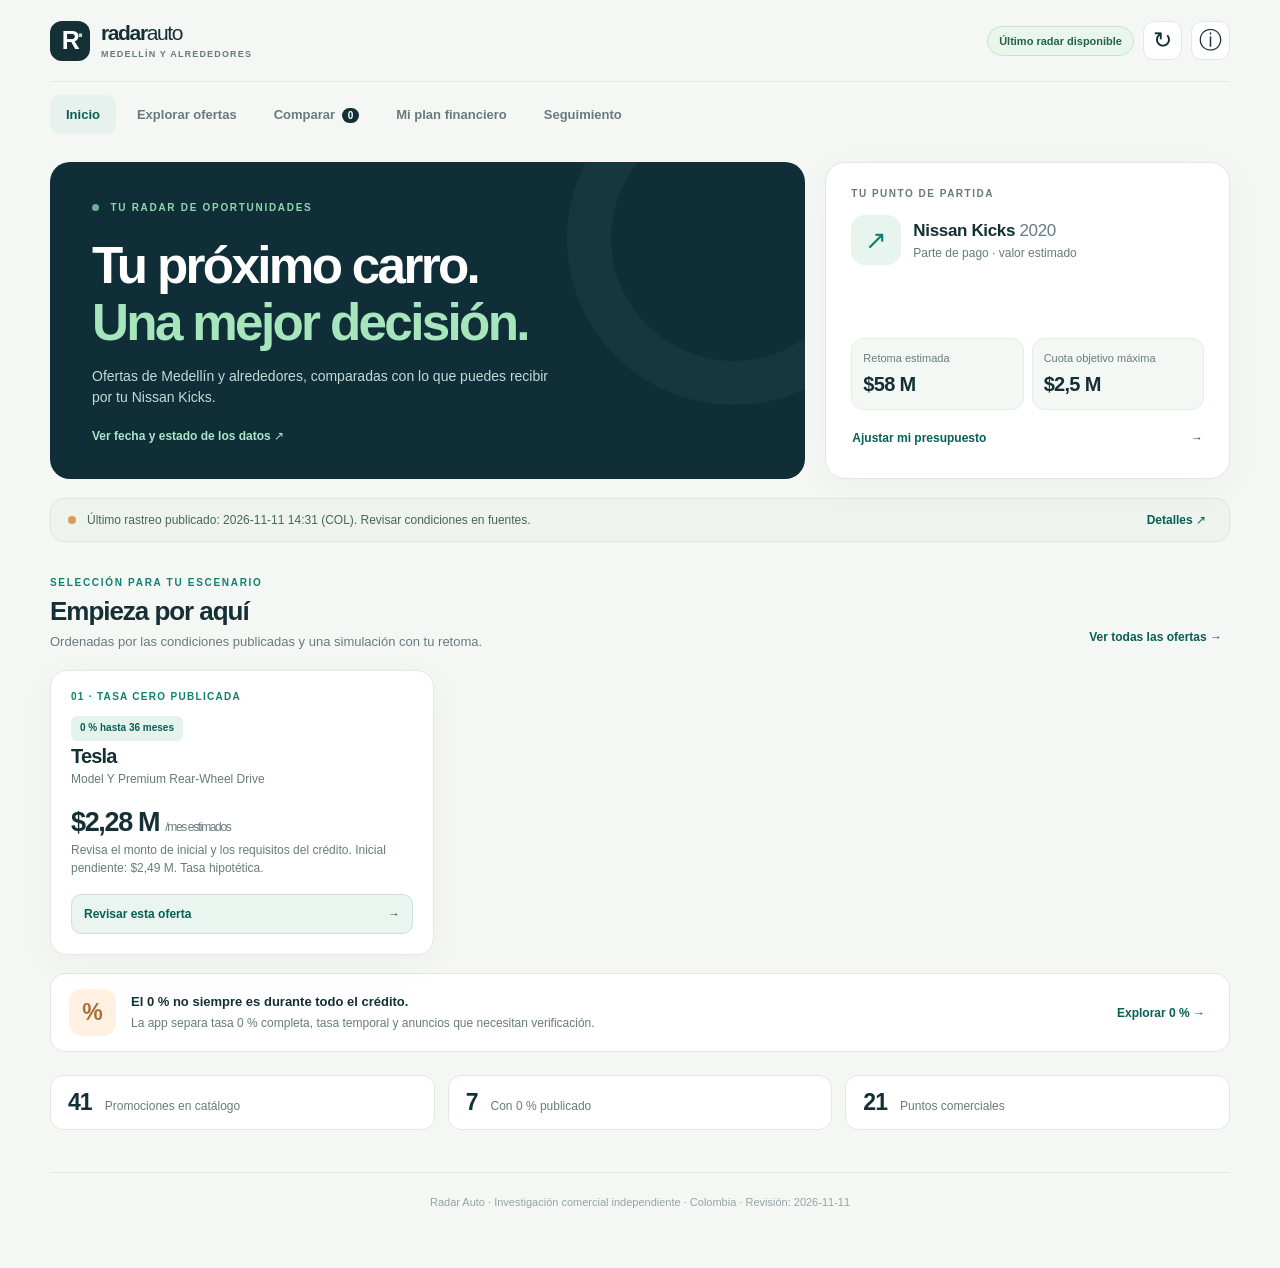
==== commit c2688822: "radar: actualizar promociones y app" ====
--- a/index.html
+++ b/index.html
@@ -81,7 +81,7 @@
 <div class="toast" id="toast" role="status" aria-live="polite"></div>
 <div class="sheet-overlay hidden" id="detailOverlay" role="presentation"><section class="detail-sheet" role="dialog" aria-modal="true" aria-labelledby="detailTitle"><div class="sheet-handle"></div><div class="sheet-header"><span class="overline" id="detailBrand"></span><button id="detailClose" class="icon-button" type="button" aria-label="Cerrar detalle">×</button></div><div id="detailBody"></div></section></div>
 <div class="sheet-overlay hidden" id="quoteOverlay"><section class="detail-sheet" role="dialog" aria-modal="true" aria-labelledby="quoteTitle"><div class="sheet-handle"></div><div class="sheet-header"><h2 id="quoteTitle">Cotización adicional</h2><button class="icon-button" id="quoteClose" type="button" aria-label="Cerrar">×</button></div><p class="muted">Opcional. El rastreador funciona sin subir ningún documento.</p><form id="quoteForm" class="form-fields quote-form"><label>Marca<input name="brand" required placeholder="Ej. Mazda"></label><label>Modelo<input name="model" required placeholder="Ej. CX-30 Touring"></label><label>Precio (millones COP)<input name="price" required type="number" min="1" step="0.01"></label><label>Beneficio o notas<input name="terms" placeholder="Ej. tasa 0 % hasta 24 meses"></label><label>URL de la oferta (opcional)<input name="source" type="url" placeholder="https://..."></label><button class="primary-btn full" type="submit">Guardar cotización</button></form></section></div>
-<script type="application/json" id="seed">{"updated_at": "2026-10-27", "disclaimer": "Investigación pública de octubre 2026. No hay confirmación de inventario, cotización individual o aprobación financiera. Precios 'desde' son referenciales; no descontar bonos dos veces.", "offers": [{"id": "auto-chevrolet-captiva-ev-2026-full-b5e5fc5", "brand": "Chevrolet", "model": "Captiva EV 2026", "type": "SUV", "fuel": "Sin precisar", "price": null, "price_status": "sin_cotizar", "benefit": "LEGAL VENCIDO · Tasa 0 % por 36 meses: por validar · Captiva EV 2026 Cuota inicial desde 50% Plazo del crédito: 36 meses. Tasa de interés beneficio: Del 0% n.m.v. Consulte aquí términos y condiciones Conoce más Pide tu créd", "scheme": "unverified_zero", "intro_months": 0, "intro_rate": 0, "after_rate": null, "max_months": 36, "min_down_pct": 50, "valid_until": "2026-09-30", "bonus": 0, "terms": "Terminos y Condiciones | GM Financial WhatsApp Chat Soy Cliente Contáctanos Mi Cuenta Paga en Línea Productos Todos los Productos Particulares Seminuevos Comerciales Flotas Promociones Seguros Todos los Seguros Seguro de Vida Deudor Seguro de Vida Premium Seguro de Vehículo Seguridad Mecánica Protección Financiera Quiénes somos Ayuda Preguntas Frecuentes Medios de Pago Protege tus Finanzas Visita Chevrolet Productos Todos los Productos Particulares Seminuevos Comerciales Flotas Promociones Seguros Todos los Seguros Seguro de Vida Deudor Seguro de Vida Premium Seguro de Vehículo Seguridad Mecánica Protección Financiera Ayuda Preguntas Frecuentes Medios de Pago Protege tus Finanzas Inicio Promociones Terminos y Condiciones 0% Intereses por toda la vida del crédito 36 Mese", "source": "https://www.gmfinancial.com.co/es-co/inicio/promociones/terminos-y-condiciones-.html", "landing_url": "https://www.gmfinancial.com.co/es-co/inicio/promociones.html", "source_name": "GM Financial — promociones y condiciones", "detected_at": "2026-11-10T20:53:08-05:00", "auto": true, "reliability": "legal_vencido", "verified": "ATENCIÓN: el documento legal consultado está vencido, aunque el anuncio siga visible.", "evidence": {"claim": "Captiva EV 2026 Cuota inicial desde 50% Plazo del crédito: 36 meses. Tasa de interés beneficio: Del 0% n.m.v. Consulte aquí términos y condiciones Conoce más Pide tu crédito sin salir de casa 0% Intereses por toda la vida del crédito", "legal": "Terminos y Condiciones | GM Financial WhatsApp Chat Soy Cliente Contáctanos Mi Cuenta Paga en Línea Productos Todos los Productos Particulares Seminuevos Comerciales Flotas Promociones Seguros Todos los Seguros Seguro de Vida Deudor Seguro de Vida Premium Seguro de Vehículo Seguridad Mecánica Protección Financiera Quiénes somos Ayuda Preguntas Frecuentes Medios de Pago Protege tus Finanzas Visita Chevrolet Productos Todos los Productos Particulares Seminuevos Comerciales Flotas Promociones Seguros Todos los Seguros Seguro de Vida Deudor Seguro de Vida Premium Seguro de Vehículo Seguridad Mecánica Protección Financiera Ayuda Preguntas Frecuentes Medios de Pago Protege tus Finanzas Inicio Promociones Terminos y Condiciones 0% Intereses por toda la vida del crédito 36 Mese", "legal_url": "https://www.gmfinancial.com.co/es-co/inicio/promociones/terminos-y-condiciones-.html"}}, {"id": "auto-chevrolet-captiva-ev-2026-intro-b5e5fc5", "brand": "Chevrolet", "model": "Captiva EV 2026", "type": "SUV", "fuel": "Sin precisar", "price": null, "price_status": "sin_cotizar", "benefit": "Captiva EV 2026 Cuota inicial desde 10% Plazo del crédito: 60 meses . Tasa de interés beneficio: Desde 0.85% n.m.v Plazo tasa beneficio: 12 meses. Tasa de interés perfil:", "scheme": "intro", "intro_months": 12, "intro_rate": 0, "after_rate": null, "max_months": 60, "min_down_pct": 10, "valid_until": null, "bonus": 0, "terms": "Captiva EV 2026 Cuota inicial desde 10% Plazo del crédito: 60 meses . Tasa de interés beneficio: Desde 0.85% n.m.v Plazo tasa beneficio: 12 meses. Tasa de interés perfil: Desde la cuota 13 Consulte aquí términos y condiciones Conoce más Pide tu crédito sin salir de casa Estrena con tasa de interés beneficio", "source": "https://www.gmfinancial.com.co/es-co/inicio/promociones.html", "landing_url": "https://www.gmfinancial.com.co/es-co/inicio/promociones.html", "source_name": "GM Financial — promociones y condiciones", "detected_at": "2026-11-10T20:53:08-05:00", "auto": true, "reliability": "condiciones_incompletas", "verified": "0 % inicial de 12 meses según anuncio; tasa desde la cuota 13 pendiente de confirmar.", "evidence": {"claim": "Captiva EV 2026 Cuota inicial desde 10% Plazo del crédito: 60 meses . Tasa de interés beneficio: Desde 0.85% n.m.v Plazo tasa beneficio: 12 meses. Tasa de interés perfil: Desde la cuota 13 Consulte aquí términos y condiciones Conoce más Pide tu crédito sin salir de casa Estrena con tasa de interés beneficio", "legal": "", "legal_url": null}}, {"id": "auto-chevrolet-captiva-phev-2026-full-b5e5fc5", "brand": "Chevrolet", "model": "Captiva PHEV 2026", "type": "SUV", "fuel": "Sin precisar", "price": null, "price_status": "sin_cotizar", "benefit": "LEGAL VENCIDO · Tasa 0 % por 36 meses: por validar · Captiva PHEV 2026 Cuota inicial desde 50% Plazo del crédito: 36 meses. Tasa de interés beneficio: Del 0% n.m.v . Consulte aquí términos y condiciones Conoce más Pide tu c", "scheme": "unverified_zero", "intro_months": 0, "intro_rate": 0, "after_rate": null, "max_months": 36, "min_down_pct": 50, "valid_until": "2026-09-30", "bonus": 0, "terms": "Terminos y Condiciones | GM Financial WhatsApp Chat Soy Cliente Contáctanos Mi Cuenta Paga en Línea Productos Todos los Productos Particulares Seminuevos Comerciales Flotas Promociones Seguros Todos los Seguros Seguro de Vida Deudor Seguro de Vida Premium Seguro de Vehículo Seguridad Mecánica Protección Financiera Quiénes somos Ayuda Preguntas Frecuentes Medios de Pago Protege tus Finanzas Visita Chevrolet Productos Todos los Productos Particulares Seminuevos Comerciales Flotas Promociones Seguros Todos los Seguros Seguro de Vida Deudor Seguro de Vida Premium Seguro de Vehículo Seguridad Mecánica Protección Financiera Ayuda Preguntas Frecuentes Medios de Pago Protege tus Finanzas Inicio Promociones Terminos y Condiciones 0% Intereses por toda la vida del crédito 36 Mese", "source": "https://www.gmfinancial.com.co/es-co/inicio/promociones/terminos-y-condiciones-.html", "landing_url": "https://www.gmfinancial.com.co/es-co/inicio/promociones.html", "source_name": "GM Financial — promociones y condiciones", "detected_at": "2026-11-10T20:53:08-05:00", "auto": true, "reliability": "legal_vencido", "verified": "ATENCIÓN: el documento legal consultado está vencido, aunque el anuncio siga visible.", "evidence": {"claim": "Captiva PHEV 2026 Cuota inicial desde 50% Plazo del crédito: 36 meses. Tasa de interés beneficio: Del 0% n.m.v . Consulte aquí términos y condiciones Conoce más Pide tu crédito sin salir de casa 0% Intereses por toda la vida del crédito", "legal": "Terminos y Condiciones | GM Financial WhatsApp Chat Soy Cliente Contáctanos Mi Cuenta Paga en Línea Productos Todos los Productos Particulares Seminuevos Comerciales Flotas Promociones Seguros Todos los Seguros Seguro de Vida Deudor Seguro de Vida Premium Seguro de Vehículo Seguridad Mecánica Protección Financiera Quiénes somos Ayuda Preguntas Frecuentes Medios de Pago Protege tus Finanzas Visita Chevrolet Productos Todos los Productos Particulares Seminuevos Comerciales Flotas Promociones Seguros Todos los Seguros Seguro de Vida Deudor Seguro de Vida Premium Seguro de Vehículo Seguridad Mecánica Protección Financiera Ayuda Preguntas Frecuentes Medios de Pago Protege tus Finanzas Inicio Promociones Terminos y Condiciones 0% Intereses por toda la vida del crédito 36 Mese", "legal_url": "https://www.gmfinancial.com.co/es-co/inicio/promociones/terminos-y-condiciones-.html"}}, {"id": "auto-chevrolet-captiva-phev-2026-intro-b5e5fc5", "brand": "Chevrolet", "model": "Captiva PHEV 2026", "type": "SUV", "fuel": "Sin precisar", "price": null, "price_status": "sin_cotizar", "benefit": "Captiva PHEV 2026 Cuota inicial desde 10% Plazo del crédito: 60 meses. Tasa de interés beneficio: Desde 0.85% n.m.v Plazo tasa beneficio: 12 meses. Tasa de interés perfil", "scheme": "intro", "intro_months": 12, "intro_rate": 0, "after_rate": null, "max_months": 60, "min_down_pct": 10, "valid_until": null, "bonus": 0, "terms": "Captiva PHEV 2026 Cuota inicial desde 10% Plazo del crédito: 60 meses. Tasa de interés beneficio: Desde 0.85% n.m.v Plazo tasa beneficio: 12 meses. Tasa de interés perfil: Desde la couta 13. Consulte aquí términos y condiciones Conoce más Pide tu crédito sin salir de casa Descubre más", "source": "https://www.gmfinancial.com.co/es-co/inicio/promociones.html", "landing_url": "https://www.gmfinancial.com.co/es-co/inicio/promociones.html", "source_name": "GM Financial — promociones y condiciones", "detected_at": "2026-11-10T20:53:08-05:00", "auto": true, "reliability": "condiciones_incompletas", "verified": "0 % inicial de 12 meses según anuncio; tasa desde la cuota 13 pendiente de confirmar.", "evidence": {"claim": "Captiva PHEV 2026 Cuota inicial desde 10% Plazo del crédito: 60 meses. Tasa de interés beneficio: Desde 0.85% n.m.v Plazo tasa beneficio: 12 meses. Tasa de interés perfil: Desde la couta 13. Consulte aquí términos y condiciones Conoce más Pide tu crédito sin salir de casa Descubre más", "legal": "", "legal_url": null}}, {"id": "auto-chevrolet-ofertas-y-oportunidades-chevrolet-f0cf9fb", "brand": "Chevrolet", "model": "Ofertas y Oportunidades Chevrolet", "type": "Sin clasificar", "fuel": "Sin precisar", "price": null, "price_status": "sin_cotizar", "benefit": "CHEVROLET Conoce los términos y condiciones de esta promoción aquí* Onix Sedán Spark EUV Captiva Híbrida Colorado", "scheme": "standard", "intro_months": 0, "intro_rate": 0, "after_rate": null, "max_months": null, "min_down_pct": 0, "valid_until": null, "bonus": 0, "terms": "CHEVROLET Conoce los términos y condiciones de esta promoción aquí* Onix Sedán Spark EUV Captiva Híbrida Colorado", "source": "https://www.chevrolet.com.co/ofertas-oportunidades", "landing_url": "https://www.chevrolet.com.co/ofertas-oportunidades", "source_name": "Chevrolet — oportunidades", "detected_at": "2026-11-10T20:53:08-05:00", "auto": true, "reliability": "promocion_detectada", "verified": "Campaña identificada automáticamente, condiciones por confirmar.", "evidence": {"claim": "CHEVROLET Conoce los términos y condiciones de esta promoción aquí* Onix Sedán Spark EUV Captiva Híbrida Colorado", "legal": "", "legal_url": null}}, {"id": "auto-chevrolet-onix-2027-intro-b5e5fc5", "brand": "Chevrolet", "model": "Onix 2027", "type": "Sedán", "fuel": "Sin precisar", "price": null, "price_status": "sin_cotizar", "benefit": "Tasa 0 % por 60 meses: por validar · Onix 2027 Cuota inicial desde 50% Plazo del crédito: 60 meses . Tasa de interés beneficio: Desde 0% n.m.v Plazo tasa beneficio: 12 meses Tasa de interés perfil: Desde la ", "scheme": "intro", "intro_months": 12, "intro_rate": 0, "after_rate": null, "max_months": 60, "min_down_pct": 50, "valid_until": null, "bonus": 0, "terms": "Onix 2027 Cuota inicial desde 50% Plazo del crédito: 60 meses . Tasa de interés beneficio: Desde 0% n.m.v Plazo tasa beneficio: 12 meses Tasa de interés perfil: Desde la cuota 13 Consulte aquí términos y condiciones Conoce más Pide tu crédito sin salir de casa Estrena con tasa de interés beneficio", "source": "https://www.gmfinancial.com.co/es-co/inicio/promociones.html", "landing_url": "https://www.gmfinancial.com.co/es-co/inicio/promociones.html", "source_name": "GM Financial — promociones y condiciones", "detected_at": "2026-11-10T20:53:08-05:00", "auto": true, "reliability": "condiciones_incompletas", "verified": "0 % inicial de 12 meses según anuncio; tasa desde la cuota 13 pendiente de confirmar.", "evidence": {"claim": "Onix 2027 Cuota inicial desde 50% Plazo del crédito: 60 meses . Tasa de interés beneficio: Desde 0% n.m.v Plazo tasa beneficio: 12 meses Tasa de interés perfil: Desde la cuota 13 Consulte aquí términos y condiciones Conoce más Pide tu crédito sin salir de casa Estrena con tasa de interés beneficio", "legal": "", "legal_url": null}}, {"id": "auto-chevrolet-sonic-2027-full-b5e5fc5", "brand": "Chevrolet", "model": "Sonic 2027", "type": "SUV", "fuel": "Sin precisar", "price": 87.99, "price_status": "referencia_por_verificar", "benefit": "LEGAL VENCIDO · Tasa 0 % por 60 meses: por validar · Sonic 2027 Cuota inicial desde 50% Plazo del crédito: 60 meses . Tasa de interés: Desde 0% n.m.v Consulte aquí términos y condiciones Conoce más Pide tu crédito sin salir", "scheme": "unverified_zero", "intro_months": 0, "intro_rate": 0, "after_rate": null, "max_months": 60, "min_down_pct": 50, "valid_until": "2026-09-30", "bonus": 0, "terms": "Terminos y Condiciones | GM Financial WhatsApp Chat Soy Cliente Contáctanos Mi Cuenta Paga en Línea Productos Todos los Productos Particulares Seminuevos Comerciales Flotas Promociones Seguros Todos los Seguros Seguro de Vida Deudor Seguro de Vida Premium Seguro de Vehículo Seguridad Mecánica Protección Financiera Quiénes somos Ayuda Preguntas Frecuentes Medios de Pago Protege tus Finanzas Visita Chevrolet Productos Todos los Productos Particulares Seminuevos Comerciales Flotas Promociones Seguros Todos los Seguros Seguro de Vida Deudor Seguro de Vida Premium Seguro de Vehículo Seguridad Mecánica Protección Financiera Ayuda Preguntas Frecuentes Medios de Pago Protege tus Finanzas Inicio Promociones Terminos y Condiciones Tasa desde 0% por 5 años GM Financial Colombia S.", "source": "https://www.gmfinancial.com.co/es-co/inicio/promociones/terminos-y-condiciones1.html", "landing_url": "https://www.gmfinancial.com.co/es-co/inicio/promociones.html", "source_name": "GM Financial — promociones y condiciones", "detected_at": "2026-11-10T20:53:08-05:00", "auto": true, "reliability": "legal_vencido", "verified": "ATENCIÓN: el documento legal consultado está vencido, aunque el anuncio siga visible. Precio referencial de la página oficial del modelo; confirmar versión.", "evidence": {"claim": "Sonic 2027 Cuota inicial desde 50% Plazo del crédito: 60 meses . Tasa de interés: Desde 0% n.m.v Consulte aquí términos y condiciones Conoce más Pide tu crédito sin salir de casa 0% Intereses por toda la vida del crédito", "legal": "Terminos y Condiciones | GM Financial WhatsApp Chat Soy Cliente Contáctanos Mi Cuenta Paga en Línea Productos Todos los Productos Particulares Seminuevos Comerciales Flotas Promociones Seguros Todos los Seguros Seguro de Vida Deudor Seguro de Vida Premium Seguro de Vehículo Seguridad Mecánica Protección Financiera Quiénes somos Ayuda Preguntas Frecuentes Medios de Pago Protege tus Finanzas Visita Chevrolet Productos Todos los Productos Particulares Seminuevos Comerciales Flotas Promociones Seguros Todos los Seguros Seguro de Vida Deudor Seguro de Vida Premium Seguro de Vehículo Seguridad Mecánica Protección Financiera Ayuda Preguntas Frecuentes Medios de Pago Protege tus Finanzas Inicio Promociones Terminos y Condiciones Tasa desde 0% por 5 años GM Financial Colombia S.", "legal_url": "https://www.gmfinancial.com.co/es-co/inicio/promociones/terminos-y-condiciones1.html"}, "price_source": "https://www.chevrolet.com.co/camionetas/sonic"}, {"id": "auto-chevrolet-spark-euv-2026-full-b5e5fc5", "brand": "Chevrolet", "model": "Spark EUV 2026", "type": "Sedán", "fuel": "Sin precisar", "price": null, "price_status": "sin_cotizar", "benefit": "LEGAL VENCIDO · Tasa 0 % por 36 meses: por validar · Spark EUV 2026 Cuota inicial desde 50% Plazo del crédito: 36 meses. Tasa de interés beneficio: Del 0% n.m.v. Consulte aquí términos y condiciones Conoce más Pide tu crédi", "scheme": "unverified_zero", "intro_months": 0, "intro_rate": 0, "after_rate": null, "max_months": 36, "min_down_pct": 50, "valid_until": "2026-09-30", "bonus": 0, "terms": "Terminos y Condiciones | GM Financial WhatsApp Chat Soy Cliente Contáctanos Mi Cuenta Paga en Línea Productos Todos los Productos Particulares Seminuevos Comerciales Flotas Promociones Seguros Todos los Seguros Seguro de Vida Deudor Seguro de Vida Premium Seguro de Vehículo Seguridad Mecánica Protección Financiera Quiénes somos Ayuda Preguntas Frecuentes Medios de Pago Protege tus Finanzas Visita Chevrolet Productos Todos los Productos Particulares Seminuevos Comerciales Flotas Promociones Seguros Todos los Seguros Seguro de Vida Deudor Seguro de Vida Premium Seguro de Vehículo Seguridad Mecánica Protección Financiera Ayuda Preguntas Frecuentes Medios de Pago Protege tus Finanzas Inicio Promociones Terminos y Condiciones 0% Intereses por toda la vida del crédito 36 Mese", "source": "https://www.gmfinancial.com.co/es-co/inicio/promociones/terminos-y-condiciones-.html", "landing_url": "https://www.gmfinancial.com.co/es-co/inicio/promociones.html", "source_name": "GM Financial — promociones y condiciones", "detected_at": "2026-11-10T20:53:08-05:00", "auto": true, "reliability": "legal_vencido", "verified": "ATENCIÓN: el documento legal consultado está vencido, aunque el anuncio siga visible.", "evidence": {"claim": "Spark EUV 2026 Cuota inicial desde 50% Plazo del crédito: 36 meses. Tasa de interés beneficio: Del 0% n.m.v. Consulte aquí términos y condiciones Conoce más Pide tu crédito sin salir de casa Estrena con tasa de interés beneficio", "legal": "Terminos y Condiciones | GM Financial WhatsApp Chat Soy Cliente Contáctanos Mi Cuenta Paga en Línea Productos Todos los Productos Particulares Seminuevos Comerciales Flotas Promociones Seguros Todos los Seguros Seguro de Vida Deudor Seguro de Vida Premium Seguro de Vehículo Seguridad Mecánica Protección Financiera Quiénes somos Ayuda Preguntas Frecuentes Medios de Pago Protege tus Finanzas Visita Chevrolet Productos Todos los Productos Particulares Seminuevos Comerciales Flotas Promociones Seguros Todos los Seguros Seguro de Vida Deudor Seguro de Vida Premium Seguro de Vehículo Seguridad Mecánica Protección Financiera Ayuda Preguntas Frecuentes Medios de Pago Protege tus Finanzas Inicio Promociones Terminos y Condiciones 0% Intereses por toda la vida del crédito 36 Mese", "legal_url": "https://www.gmfinancial.com.co/es-co/inicio/promociones/terminos-y-condiciones-.html"}}, {"id": "auto-chevrolet-spark-euv-2026-intro-b5e5fc5", "brand": "Chevrolet", "model": "Spark EUV 2026", "type": "Sedán", "fuel": "Sin precisar", "price": null, "price_status": "sin_cotizar", "benefit": "Spark EUV 2026 Cuota inicial desde 10% Plazo del crédito: 60 meses. Tasa de interés beneficio: Desde 0.85% n.m.v Plazo tasa beneficio: 12 meses Tasa de interés perfil: De", "scheme": "intro", "intro_months": 12, "intro_rate": 0, "after_rate": null, "max_months": 60, "min_down_pct": 10, "valid_until": null, "bonus": 0, "terms": "Spark EUV 2026 Cuota inicial desde 10% Plazo del crédito: 60 meses. Tasa de interés beneficio: Desde 0.85% n.m.v Plazo tasa beneficio: 12 meses Tasa de interés perfil: Desde la cuota 13 Consulte aquí términos y condiciones Conoce más Pide tu crédito sin salir de casa Estrena con tasa de interés beneficio", "source": "https://www.gmfinancial.com.co/es-co/inicio/promociones.html", "landing_url": "https://www.gmfinancial.com.co/es-co/inicio/promociones.html", "source_name": "GM Financial — promociones y condiciones", "detected_at": "2026-11-10T20:53:08-05:00", "auto": true, "reliability": "condiciones_incompletas", "verified": "0 % inicial de 12 meses según anuncio; tasa desde la cuota 13 pendiente de confirmar.", "evidence": {"claim": "Spark EUV 2026 Cuota inicial desde 10% Plazo del crédito: 60 meses. Tasa de interés beneficio: Desde 0.85% n.m.v Plazo tasa beneficio: 12 meses Tasa de interés perfil: Desde la cuota 13 Consulte aquí términos y condiciones Conoce más Pide tu crédito sin salir de casa Estrena con tasa de interés beneficio", "legal": "", "legal_url": null}}, {"id": "auto-chevrolet-tracker-2027-intro-b5e5fc5", "brand": "Chevrolet", "model": "Tracker 2027", "type": "SUV", "fuel": "Sin precisar", "price": null, "price_status": "sin_cotizar", "benefit": "Tasa 0 % por 60 meses: por validar · Tracker 2027 Cuota inicial desde 50% Plazo del crédito: 60 meses . Tasa de interés beneficio: Desde 0% n.m.v Plazo tasa beneficio: 12 meses Tasa de interés perfil: Desde ", "scheme": "intro", "intro_months": 12, "intro_rate": 0, "after_rate": null, "max_months": 60, "min_down_pct": 50, "valid_until": null, "bonus": 0, "terms": "Tracker 2027 Cuota inicial desde 50% Plazo del crédito: 60 meses . Tasa de interés beneficio: Desde 0% n.m.v Plazo tasa beneficio: 12 meses Tasa de interés perfil: Desde la cuota 13 Consulte aquí términos y condiciones Conoce más Pide tu crédito sin salir de casa Estrena con tasa de interés beneficio", "source": "https://www.gmfinancial.com.co/es-co/inicio/promociones.html", "landing_url": "https://www.gmfinancial.com.co/es-co/inicio/promociones.html", "source_name": "GM Financial — promociones y condiciones", "detected_at": "2026-11-10T20:53:08-05:00", "auto": true, "reliability": "condiciones_incompletas", "verified": "0 % inicial de 12 meses según anuncio; tasa desde la cuota 13 pendiente de confirmar.", "evidence": {"claim": "Tracker 2027 Cuota inicial desde 50% Plazo del crédito: 60 meses . Tasa de interés beneficio: Desde 0% n.m.v Plazo tasa beneficio: 12 meses Tasa de interés perfil: Desde la cuota 13 Consulte aquí términos y condiciones Conoce más Pide tu crédito sin salir de casa Estrena con tasa de interés beneficio", "legal": "", "legal_url": null}}, {"id": "auto-chevrolet-te-gusto-f0cf9fb", "brand": "Chevrolet", "model": "¿TE GUSTÓ?", "type": "Sin clasificar", "fuel": "Sin precisar", "price": null, "price_status": "sin_cotizar", "benefit": "Déjanos tus datos y un asesor se comunicará contigo. Consulta aquí Política de Privacidad 1 Conoce los términos y condiciones de esta promoción aquí", "scheme": "standard", "intro_months": 0, "intro_rate": 0, "after_rate": null, "max_months": null, "min_down_pct": 0, "valid_until": null, "bonus": 0, "terms": "Déjanos tus datos y un asesor se comunicará contigo. Consulta aquí Política de Privacidad 1 Conoce los términos y condiciones de esta promoción aquí", "source": "https://www.chevrolet.com.co/ofertas-oportunidades", "landing_url": "https://www.chevrolet.com.co/ofertas-oportunidades", "source_name": "Chevrolet — oportunidades", "detected_at": "2026-11-10T20:53:08-05:00", "auto": true, "reliability": "promocion_detectada", "verified": "Campaña identificada automáticamente, condiciones por confirmar.", "evidence": {"claim": "Déjanos tus datos y un asesor se comunicará contigo. Consulta aquí Política de Privacidad 1 Conoce los términos y condiciones de esta promoción aquí", "legal": "", "legal_url": null}}, {"id": "auto-kia-autoland-1-identificacion-del-organizador-7f7ede7", "brand": "Kia Autoland", "model": "1. IDENTIFICACIÓN DEL ORGANIZADOR", "type": "Sin clasificar", "fuel": "Sin precisar", "price": null, "price_status": "sin_cotizar", "benefit": "La presente promoción es organizada por METROKIA S.A., sociedad comercial identificada con NIT 830.078.966-6, con domicilio principal en Santa Marta, (en adelante, \"el Or", "scheme": "standard", "intro_months": 0, "intro_rate": 0, "after_rate": null, "max_months": null, "min_down_pct": 0, "valid_until": null, "bonus": 0, "terms": "La presente promoción es organizada por METROKIA S.A., sociedad comercial identificada con NIT 830.078.966-6, con domicilio principal en Santa Marta, (en adelante, \"el Organizador\" o \"METROKIA\"), quien actúa además en calidad de proveedor de las pastillas de freno genuinas KIA objeto del beneficio. La redención del beneficio se realizará a través de la red de concesionarios autorizados KIA a nivel nacional (en adelante, \"los Concesionarios\"), la cual podrá ser consultada en nuestra página WEB : https://kia.com.co/concesionarios, Los Concesionarios actúan como puntos autorizados de redención y prestan el servicio de instalación conforme a su propia relación comercial y de garantía frente al consumidor, sin que ello sustituya las obligaciones legales de garantía que corre", "source": "https://kia.autoland.com.co/terminos-y-condiciones", "landing_url": "https://kia.autoland.com.co/terminos-y-condiciones", "source_name": "Kia Autoland — condiciones concesionario Medellín", "detected_at": "2026-11-10T20:53:08-05:00", "auto": true, "reliability": "promocion_detectada", "verified": "Campaña identificada automáticamente, condiciones por confirmar.", "evidence": {"claim": "La presente promoción es organizada por METROKIA S.A., sociedad comercial identificada con NIT 830.078.966-6, con domicilio principal en Santa Marta, (en adelante, \"el Organizador\" o \"METROKIA\"), quien actúa además en calidad de proveedor de las pastillas de freno genuinas KIA objeto del beneficio. La redención del beneficio se realizará a través de la red de concesionarios aut", "legal": "", "legal_url": null}}, {"id": "auto-kia-autoland-2-bono-de-descuento-de-hasta-15-000-000-7f7ede7", "brand": "Kia Autoland", "model": "2. Bono de descuento de hasta $15.000.000", "type": "Sin clasificar", "fuel": "Sin precisar", "price": null, "price_status": "sin_cotizar", "benefit": "Se ofrecerán bonos de descuento de hasta QUINCE MILLONES DE PESOS ($15.000.000 COP), según la referencia, versión y condiciones comerciales aplicables. El monto máximo no", "scheme": "standard", "intro_months": 0, "intro_rate": 0, "after_rate": null, "max_months": null, "min_down_pct": 0, "valid_until": null, "bonus": 0, "terms": "Se ofrecerán bonos de descuento de hasta QUINCE MILLONES DE PESOS ($15.000.000 COP), según la referencia, versión y condiciones comerciales aplicables. El monto máximo no aplica necesariamente a todo el portafolio. Los bonos no son canjeables por dinero en efectivo ni acumulables con otras promociones, salvo autorización expresa de Autoland.", "source": "https://kia.autoland.com.co/terminos-y-condiciones", "landing_url": "https://kia.autoland.com.co/terminos-y-condiciones", "source_name": "Kia Autoland — condiciones concesionario Medellín", "detected_at": "2026-11-10T20:53:08-05:00", "auto": true, "reliability": "promocion_detectada", "verified": "Campaña identificada automáticamente, condiciones por confirmar.", "evidence": {"claim": "Se ofrecerán bonos de descuento de hasta QUINCE MILLONES DE PESOS ($15.000.000 COP), según la referencia, versión y condiciones comerciales aplicables. El monto máximo no aplica necesariamente a todo el portafolio. Los bonos no son canjeables por dinero en efectivo ni acumulables con otras promociones, salvo autorización expresa de Autoland.", "legal": "", "legal_url": null}}, {"id": "auto-kia-autoland-2-marco-normativo-aplicable-7f7ede7", "brand": "Kia Autoland", "model": "2. MARCO NORMATIVO APLICABLE", "type": "Sin clasificar", "fuel": "Sin precisar", "price": null, "price_status": "sin_cotizar", "benefit": "Esta promoción se rige por lo dispuesto en la Ley 1480 de 2012 (Estatuto del Consumidor), en especial los artículos relativos a información, publicidad y ofertas o promoc", "scheme": "standard", "intro_months": 0, "intro_rate": 0, "after_rate": null, "max_months": null, "min_down_pct": 0, "valid_until": null, "bonus": 0, "terms": "Esta promoción se rige por lo dispuesto en la Ley 1480 de 2012 (Estatuto del Consumidor), en especial los artículos relativos a información, publicidad y ofertas o promociones (arts. 23 a 31), por el Título II de la Circular Única de la Superintendencia de Industria y Comercio, y por la Ley 1581 de 2012 y el Decreto 1377 de 2013 en materia de protección de datos personales, en lo referente al tratamiento de la información de los consumidores a través de la aplicación IVUO.", "source": "https://kia.autoland.com.co/terminos-y-condiciones", "landing_url": "https://kia.autoland.com.co/terminos-y-condiciones", "source_name": "Kia Autoland — condiciones concesionario Medellín", "detected_at": "2026-11-10T20:53:08-05:00", "auto": true, "reliability": "promocion_detectada", "verified": "Campaña identificada automáticamente, condiciones por confirmar.", "evidence": {"claim": "Esta promoción se rige por lo dispuesto en la Ley 1480 de 2012 (Estatuto del Consumidor), en especial los artículos relativos a información, publicidad y ofertas o promociones (arts. 23 a 31), por el Título II de la Circular Única de la Superintendencia de Industria y Comercio, y por la Ley 1581 de 2012 y el Decreto 1377 de 2013 en materia de protección de datos personales, en ", "legal": "", "legal_url": null}}, {"id": "auto-kia-autoland-3-definiciones-7f7ede7", "brand": "Kia Autoland", "model": "3. DEFINICIONES", "type": "Sin clasificar", "fuel": "Sin precisar", "price": null, "price_status": "sin_cotizar", "benefit": "Campaña/Promoción: la oferta comercial descrita en este documento. Beneficio: el descuento del quince por ciento (15%) sobre el precio de venta al público de pastillas de", "scheme": "standard", "intro_months": 0, "intro_rate": 0, "after_rate": null, "max_months": null, "min_down_pct": 0, "valid_until": null, "bonus": 0, "terms": "Campaña/Promoción: la oferta comercial descrita en este documento. Beneficio: el descuento del quince por ciento (15%) sobre el precio de venta al público de pastillas de freno genuinas KIA. Consumidor: toda persona natural o jurídica que, como destinatario final, adquiera el Beneficio para satisfacer una necesidad propia, privada, familiar o doméstica, en los términos del artículo 5 numeral 3 de la Ley 1480 de 2012. Referencias Element: línea alternativa de repuestos KIA no genuinos, expresamente excluida del Beneficio.", "source": "https://kia.autoland.com.co/terminos-y-condiciones", "landing_url": "https://kia.autoland.com.co/terminos-y-condiciones", "source_name": "Kia Autoland — condiciones concesionario Medellín", "detected_at": "2026-11-10T20:53:08-05:00", "auto": true, "reliability": "promocion_detectada", "verified": "Campaña identificada automáticamente, condiciones por confirmar.", "evidence": {"claim": "Campaña/Promoción: la oferta comercial descrita en este documento. Beneficio: el descuento del quince por ciento (15%) sobre el precio de venta al público de pastillas de freno genuinas KIA. Consumidor: toda persona natural o jurídica que, como destinatario final, adquiera el Beneficio para satisfacer una necesidad propia, privada, familiar o doméstica, en los términos del artí", "legal": "", "legal_url": null}}, {"id": "auto-kia-autoland-3-tasa-de-financiacion-preferencial-desde-el-0-7f7ede7", "brand": "Kia Autoland", "model": "3. Tasa de financiación preferencial desde el 0%", "type": "Sin clasificar", "fuel": "Sin precisar", "price": null, "price_status": "sin_cotizar", "benefit": "Tasa 0 % por 0 meses: por validar · Se ofrecerán alternativas de financiación con tasas preferenciales desde el 0 %, sujetas a las referencias participantes, perfil crediticio del solicitante, estudio y apr", "scheme": "unverified_zero", "intro_months": 0, "intro_rate": 0, "after_rate": null, "max_months": null, "min_down_pct": 0, "valid_until": null, "bonus": 0, "terms": "Se ofrecerán alternativas de financiación con tasas preferenciales desde el 0 %, sujetas a las referencias participantes, perfil crediticio del solicitante, estudio y aprobación de la entidad financiera, plazo, cuota inicial y demás condiciones aplicables. La tasa y las condiciones definitivas deberán ser confirmadas por la entidad financiera.", "source": "https://kia.autoland.com.co/terminos-y-condiciones", "landing_url": "https://kia.autoland.com.co/terminos-y-condiciones", "source_name": "Kia Autoland — condiciones concesionario Medellín", "detected_at": "2026-11-10T20:53:08-05:00", "auto": true, "reliability": "condiciones_incompletas", "verified": "La tasa 0 % se anuncia, pero no se verificó su aplicación durante todo el plazo.", "evidence": {"claim": "Se ofrecerán alternativas de financiación con tasas preferenciales desde el 0 %, sujetas a las referencias participantes, perfil crediticio del solicitante, estudio y aprobación de la entidad financiera, plazo, cuota inicial y demás condiciones aplicables. La tasa y las condiciones definitivas deberán ser confirmadas por la entidad financiera.", "legal": "", "legal_url": null}}, {"id": "auto-kia-autoland-4-objeto-de-la-promocion-7f7ede7", "brand": "Kia Autoland", "model": "4. OBJETO DE LA PROMOCIÓN", "type": "Sin clasificar", "fuel": "Sin precisar", "price": null, "price_status": "sin_cotizar", "benefit": "Otorgar a los Consumidores un descuento del quince por ciento (15%) sobre el valor de venta al público de pastillas de freno genuinas KIA, con el fin de incentivar el uso", "scheme": "standard", "intro_months": 0, "intro_rate": 0, "after_rate": null, "max_months": null, "min_down_pct": 0, "valid_until": null, "bonus": 0, "terms": "Otorgar a los Consumidores un descuento del quince por ciento (15%) sobre el valor de venta al público de pastillas de freno genuinas KIA, con el fin de incentivar el uso de repuestos originales que garanticen la seguridad y el correcto funcionamiento de los vehículos de la marca.", "source": "https://kia.autoland.com.co/terminos-y-condiciones", "landing_url": "https://kia.autoland.com.co/terminos-y-condiciones", "source_name": "Kia Autoland — condiciones concesionario Medellín", "detected_at": "2026-11-10T20:53:08-05:00", "auto": true, "reliability": "promocion_detectada", "verified": "Campaña identificada automáticamente, condiciones por confirmar.", "evidence": {"claim": "Otorgar a los Consumidores un descuento del quince por ciento (15%) sobre el valor de venta al público de pastillas de freno genuinas KIA, con el fin de incentivar el uso de repuestos originales que garanticen la seguridad y el correcto funcionamiento de los vehículos de la marca.", "legal": "", "legal_url": null}}, {"id": "auto-kia-autoland-4-ruleta-de-premios-7f7ede7", "brand": "Kia Autoland", "model": "4. Ruleta de premios", "type": "Sin clasificar", "fuel": "Sin precisar", "price": null, "price_status": "sin_cotizar", "benefit": "Durante Kia Fest by Autoland, los clientes que cumplan con las condiciones de participación podrán acceder a la dinámica de la ruleta de premios y ganar uno de los siguie", "scheme": "standard", "intro_months": 0, "intro_rate": 0, "after_rate": null, "max_months": null, "min_down_pct": 0, "valid_until": "2026-10-18", "bonus": 0, "terms": "Durante Kia Fest by Autoland, los clientes que cumplan con las condiciones de participación podrán acceder a la dinámica de la ruleta de premios y ganar uno de los siguientes beneficios: Bono de gasolina por valor de $100.000 COP. Bono de gasolina por valor de $200.000 COP. Bono de descuento por valor de $1.000.000 COP. Sombrilla. Servicio de telemetría gratis durante un (1) año. Opción de realizar un (1) giro adicional en la ruleta. Condiciones de participación y entrega de premios: El vehículo nuevo Kia deberá separarse entre el 14 y el 18 de octubre de 2026, ambas fechas inclusive.", "source": "https://kia.autoland.com.co/terminos-y-condiciones", "landing_url": "https://kia.autoland.com.co/terminos-y-condiciones", "source_name": "Kia Autoland — condiciones concesionario Medellín", "detected_at": "2026-11-10T20:53:08-05:00", "auto": true, "reliability": "legal_vencido", "verified": "ATENCIÓN: el documento legal consultado está vencido, aunque el anuncio siga visible.", "evidence": {"claim": "Durante Kia Fest by Autoland, los clientes que cumplan con las condiciones de participación podrán acceder a la dinámica de la ruleta de premios y ganar uno de los siguientes beneficios: Bono de gasolina por valor de $100.000 COP. Bono de gasolina por valor de $200.000 COP. Bono de descuento por valor de $1.000.000 COP. Sombrilla. Servicio de telemetría gratis durante un (1) añ", "legal": "", "legal_url": null}}, {"id": "auto-kia-autoland-5-beneficio-gopass-bogota-7f7ede7", "brand": "Kia Autoland", "model": "5. Beneficio Gopass – (Bogotá)", "type": "Sin clasificar", "fuel": "Sin precisar", "price": null, "price_status": "sin_cotizar", "benefit": "Beneficio válido únicamente para clientes de la sede Bogotá que adquieran un vehículo Kia durante la vigencia de la actividad. Aplica exclusivamente para cuentas nuevas r", "scheme": "standard", "intro_months": 0, "intro_rate": 0, "after_rate": null, "max_months": null, "min_down_pct": 0, "valid_until": null, "bonus": 0, "terms": "Beneficio válido únicamente para clientes de la sede Bogotá que adquieran un vehículo Kia durante la vigencia de la actividad. Aplica exclusivamente para cuentas nuevas registradas en Autoland. Autoland realizará la instalación del TAG Gopass y la activación de una cuenta nueva registrada en Autoland. El beneficio incluye un (1) mes de Membresía Gopass Premium gratis y un bono de gasolina de $50.000, sujeto a los términos y condiciones vigentes de Gopass. Autoland únicamente se responsabiliza por la instalación del TAG y la activación de la cuenta. Cualquier reclamación relacionada con el servicio, beneficios, cobros, funcionamiento del TAG o de la plataforma Gopass deberá realizarse directamente ante Gopass. La Membresía Gopass Premium es gratuita durante el primer mes", "source": "https://kia.autoland.com.co/terminos-y-condiciones", "landing_url": "https://kia.autoland.com.co/terminos-y-condiciones", "source_name": "Kia Autoland — condiciones concesionario Medellín", "detected_at": "2026-11-10T20:53:08-05:00", "auto": true, "reliability": "promocion_detectada", "verified": "Campaña identificada automáticamente, condiciones por confirmar.", "evidence": {"claim": "Beneficio válido únicamente para clientes de la sede Bogotá que adquieran un vehículo Kia durante la vigencia de la actividad. Aplica exclusivamente para cuentas nuevas registradas en Autoland. Autoland realizará la instalación del TAG Gopass y la activación de una cuenta nueva registrada en Autoland. El beneficio incluye un (1) mes de Membresía Gopass Premium gratis y un bono ", "legal": "", "legal_url": null}}, {"id": "auto-kia-autoland-6-mecanica-y-condiciones-de-participacion-7f7ede7", "brand": "Kia Autoland", "model": "6. MECÁNICA Y CONDICIONES DE PARTICIPACIÓN", "type": "Sin clasificar", "fuel": "Sin precisar", "price": null, "price_status": "sin_cotizar", "benefit": "6.1. La Campaña será divulgada a través de la aplicación IVUO y estará disponible únicamente en la red de concesionarios autorizados KIA a nivel nacional. 6.2. Para acced", "scheme": "standard", "intro_months": 0, "intro_rate": 0, "after_rate": null, "max_months": null, "min_down_pct": 0, "valid_until": null, "bonus": 0, "terms": "6.1. La Campaña será divulgada a través de la aplicación IVUO y estará disponible únicamente en la red de concesionarios autorizados KIA a nivel nacional. 6.2. Para acceder al Beneficio, el Consumidor deberá presentarse en un concesionario autorizado KIA y solicitar la aplicación del descuento sobre la compra de pastillas de freno genuinas KIA, en los términos, canales y con los soportes que cada concesionario defina para la validación de la promoción. 6.3. El Beneficio se hace efectivo al momento de la compra y no genera derecho a reembolso, devolución en dinero o compensación distinta al descuento aquí descrito.", "source": "https://kia.autoland.com.co/terminos-y-condiciones", "landing_url": "https://kia.autoland.com.co/terminos-y-condiciones", "source_name": "Kia Autoland — condiciones concesionario Medellín", "detected_at": "2026-11-10T20:53:08-05:00", "auto": true, "reliability": "promocion_detectada", "verified": "Campaña identificada automáticamente, condiciones por confirmar.", "evidence": {"claim": "6.1. La Campaña será divulgada a través de la aplicación IVUO y estará disponible únicamente en la red de concesionarios autorizados KIA a nivel nacional. 6.2. Para acceder al Beneficio, el Consumidor deberá presentarse en un concesionario autorizado KIA y solicitar la aplicación del descuento sobre la compra de pastillas de freno genuinas KIA, en los términos, canales y con lo", "legal": "", "legal_url": null}}, {"id": "auto-kia-autoland-7-planes-de-financiacion-y-asesoria-comercial-7f7ede7", "brand": "Kia Autoland", "model": "7. Planes de financiación y asesoría comercial", "type": "Sin clasificar", "fuel": "Sin precisar", "price": null, "price_status": "sin_cotizar", "benefit": "Autoland brindará asesoría sobre las alternativas de financiación disponibles. Las condiciones definitivas dependerán de la referencia seleccionada, la oferta vigente y l", "scheme": "standard", "intro_months": 0, "intro_rate": 0, "after_rate": null, "max_months": null, "min_down_pct": 0, "valid_until": null, "bonus": 0, "terms": "Autoland brindará asesoría sobre las alternativas de financiación disponibles. Las condiciones definitivas dependerán de la referencia seleccionada, la oferta vigente y la aprobación de la entidad financiera correspondiente.", "source": "https://kia.autoland.com.co/terminos-y-condiciones", "landing_url": "https://kia.autoland.com.co/terminos-y-condiciones", "source_name": "Kia Autoland — condiciones concesionario Medellín", "detected_at": "2026-11-10T20:53:08-05:00", "auto": true, "reliability": "promocion_detectada", "verified": "Campaña identificada automáticamente, condiciones por confirmar.", "evidence": {"claim": "Autoland brindará asesoría sobre las alternativas de financiación disponibles. Las condiciones definitivas dependerán de la referencia seleccionada, la oferta vigente y la aprobación de la entidad financiera correspondiente.", "legal": "", "legal_url": null}}, {"id": "auto-nissan-vigencia-4-de-noviembre-de-2026-al-30-de-noviembre-de-2-c914ce7", "brand": "Nissan", "model": "VIGENCIA: 4 DE NOVIEMBRE DE 2026 AL 30 DE NOVIEMBRE DE 2026", "type": "Sin clasificar", "fuel": "Sin precisar", "price": null, "price_status": "sin_cotizar", "benefit": "OCTUBRE 2026 Los siguientes bonos y beneficios estarán disponibles en todas las vitrinas de DISTRIBUIDORA NISSAN S.A a nivel nacional. La vigencia de estos bonos y benefi", "scheme": "standard", "intro_months": 0, "intro_rate": 0, "after_rate": null, "max_months": null, "min_down_pct": 0, "valid_until": "2026-11-30", "bonus": 0, "terms": "OCTUBRE 2026 Los siguientes bonos y beneficios estarán disponibles en todas las vitrinas de DISTRIBUIDORA NISSAN S.A a nivel nacional. La vigencia de estos bonos y beneficios comprende entre el 4 de noviembre de 2026 y el 30 de noviembre de 2026. Los bonos y beneficios podrán variar según la versión del modelo de interés. Los bonos aplican sobre el precio del vehículo. Las imágenes son de carácter ilustrativo y de referencia, las versiones comercializadas en Colombia pueden variar en colores y accesorios según las distintas versiones. Los bonos, descuentos y beneficios no podrán ser redimidos en dinero o intercambiables por otro bien o servicio, y tampoco serán acumulables con otros descuentos o promociones. 1. Frontier Gasolina Bono de $2.000.000* SOAT Gratis ** * Apli", "source": "https://www.nissan.com.co/terminos-y-condiciones/bonos-y-beneficios-noviembre-2026.html", "landing_url": "https://www.nissan.com.co/terminos-y-condiciones/bonos-y-beneficios-noviembre-2026.html", "source_name": "Nissan — beneficios nacionales", "detected_at": "2026-11-10T20:53:08-05:00", "auto": true, "reliability": "promocion_detectada", "verified": "Campaña identificada automáticamente, condiciones por confirmar.", "evidence": {"claim": "OCTUBRE 2026 Los siguientes bonos y beneficios estarán disponibles en todas las vitrinas de DISTRIBUIDORA NISSAN S.A a nivel nacional. La vigencia de estos bonos y beneficios comprende entre el 4 de noviembre de 2026 y el 30 de noviembre de 2026. Los bonos y beneficios podrán variar según la versión del modelo de interés. Los bonos aplican sobre el precio del vehículo. Las imág", "legal": "", "legal_url": null}}, {"id": "auto-nissan-vigencia-2-de-octubre-de-2026-al-31-de-octubre-de-2026-1fee7c1", "brand": "Nissan", "model": "VIGENCIA: 2 DE OCTUBRE DE 2026 AL 31 DE OCTUBRE DE 2026", "type": "Sin clasificar", "fuel": "Sin precisar", "price": null, "price_status": "sin_cotizar", "benefit": "OCTUBRE 2026 Los siguientes bonos y beneficios estarán disponibles en todas las vitrinas de DISTRIBUIDORA NISSAN S.A a nivel nacional. La vigencia de estos bonos y benefi", "scheme": "standard", "intro_months": 0, "intro_rate": 0, "after_rate": null, "max_months": null, "min_down_pct": 0, "valid_until": "2026-10-31", "bonus": 0, "terms": "OCTUBRE 2026 Los siguientes bonos y beneficios estarán disponibles en todas las vitrinas de DISTRIBUIDORA NISSAN S.A a nivel nacional. La vigencia de estos bonos y beneficios comprende entre el 2 de Octubre de 2026 y el 31 de Octubre de 2026. Los bonos y beneficios podrán variar según la versión del modelo de interés. Los bonos aplican sobre el precio del vehículo. Las imágenes son de carácter ilustrativo y de referencia, las versiones comercializadas en Colombia pueden variar en colores y accesorios según las distintas versiones. Los bonos, descuentos y beneficios no podrán ser redimidos en dinero o intercambiables por otro bien o servicio, y tampoco serán acumulables con otros descuentos o promociones. 1. Frontier Gasolina Bono de $2.000.000 * Matricula con SOAT Grati", "source": "https://www.nissan.com.co/terminos-y-condiciones/bonos-y-beneficios-octubre-2026.html", "landing_url": "https://www.nissan.com.co/terminos-y-condiciones/bonos-y-beneficios-octubre-2026.html", "source_name": "Nissan — beneficios nacionales", "detected_at": "2026-10-31T20:01:47-05:00", "auto": true, "reliability": "retirada_o_no_encontrada", "verified": "No se detecta actualmente en fuente", "evidence": {"claim": "OCTUBRE 2026 Los siguientes bonos y beneficios estarán disponibles en todas las vitrinas de DISTRIBUIDORA NISSAN S.A a nivel nacional. La vigencia de estos bonos y beneficios comprende entre el 2 de Octubre de 2026 y el 31 de Octubre de 2026. Los bonos y beneficios podrán variar según la versión del modelo de interés. Los bonos aplican sobre el precio del vehículo. Las imágenes", "legal": "", "legal_url": null}, "auto_stale": true}, {"id": "tesla-model-y", "brand": "Tesla", "model": "Model Y Premium Rear-Wheel Drive", "type": "SUV", "fuel": "Eléctrico", "price": 120.99, "price_status": "vigente", "benefit": "0 % E.A. hasta 36 meses sobre el saldo financiado", "scheme": "full_zero", "intro_months": 0, "intro_rate": 0, "after_rate": 0, "max_months": 36, "min_down_pct": 50, "valid_until": "2026-12-31", "bonus": 0, "terms": "Santander: cuota inicial mínima 50 %, hasta 36 meses a tasa fija 0 % E.A., pedidos desde 22/10 hasta 31/12/2026, entrega antes del 31/12/2026. Precio $120,99 M de configurador Tesla, incluye transporte y registro. Otros cargos y seguros no incluidos en cuota. Aceptación de Nissan Kicks como parte de pago NO verificada.", "source": "https://www.tesla.com/es_co/modely/design?financeModalTab=finance_options&modal=finance", "verified": "Financiación oficial publicada; evaluación de crédito y disponibilidad requeridas."}, {"id": "tesla-model-3", "brand": "Tesla", "model": "Model 3 Premium tracción trasera", "type": "Sedán", "fuel": "Eléctrico", "price": 114.99, "price_status": "referencia_vencida", "benefit": "0 % E.A. hasta 36 meses (precio anterior por confirmar)", "scheme": "full_zero", "intro_months": 0, "intro_rate": 0, "after_rate": 0, "max_months": 36, "min_down_pct": 50, "valid_until": "2026-12-31", "bonus": 0, "terms": "Campaña de Santander 0 % EA hasta 36 meses, cuota inicial >= 50 %, para Model 3 y Model Y; pedidos y entrega antes 31/12/2026. El precio desde $114,99 M es un dato de lista comprobado por tercero en septiembre 2026, NO precio Tesla octubre verificado. Confirmar configuración y precio final. Retoma directa Kicks NO confirmada.", "source": "https://www.tesla.com/es_co/model3/design", "price_source": "https://autoselectricos.com/co/carros/tesla-model-3/", "verified": "Interés 0 % vigente; precio referencial histórico."}, {"id": "byd-yuan-plus", "brand": "BYD", "model": "Yuan Plus (versión por cotizar)", "type": "SUV", "fuel": "Eléctrico", "price": null, "price_status": "sin_cotizar", "benefit": "Moevo Medellín y Marautos anuncian desde 0 % hasta 36 meses; solicitar T&C", "scheme": "unverified_zero", "intro_months": 0, "intro_rate": 0, "after_rate": null, "max_months": 36, "min_down_pct": 50, "valid_until": null, "bonus": 0, "terms": "Promoción divulgada por medios el 27/oct/2026 para distribuidores específicos: 50 % inicial, hasta 36 meses, Banco Finandina en comunicado de Marautos. No hay documento de condiciones contractual completo ni vigencia verificable: NO asumir tasa 0% aprobada ni mes de vencimiento. Precio solo en cotización.", "source": "https://www.elcolombiano.com/negocios/byd-y-tesla-bajan-tasas-de-interes-en-que-carros-HN42830676", "verified": "Oferta local reportada; documentación oficial de la promoción no verificada."}, {"id": "kia-k3-cross", "brand": "Kia", "model": "K3 Cross Vibrant MT 2027", "type": "Crossover", "fuel": "Gasolina", "price": 78.99, "price_status": "vigente", "benefit": "Tasa desde 0 % M.V. durante 6 meses", "scheme": "intro", "intro_months": 6, "intro_rate": 0, "after_rate": null, "min_down_pct": 30, "valid_until": "2026-10-31", "bonus": 0, "bonus_note": "No se reportó bono de precio en esta referencia.", "terms": "Cuota inicial desde el 30 %, perfil hasta AA, plazo hasta 72 meses sin residual; desde mes 7 tasa vigente, no publicada en la campaña. Seguros no incluidos.", "source": "https://kia.com.co/noticias/legales-campanas-octubre-2026", "verified": "Términos nacionales vigentes; aplicación y disponibilidad local por confirmar."}, {"id": "kia-k3-sedan", "brand": "Kia", "model": "K3 Sedán Desire MT 2027", "type": "Sedán", "fuel": "Gasolina", "price": 72.99, "price_status": "vigente", "benefit": "Tasa desde 0 % M.V. durante 6 meses", "scheme": "intro", "intro_months": 6, "intro_rate": 0, "after_rate": null, "min_down_pct": 30, "valid_until": "2026-10-31", "bonus": 0, "terms": "Cuota inicial desde 30 %, plazo hasta 72 meses; tasa posterior no indicada y seguros adicionales.", "source": "https://kia.com.co/noticias/legales-campanas-octubre-2026", "verified": "Campaña nacional; validar concesionario."}, {"id": "kia-ev5", "brand": "Kia", "model": "EV5 Light 2027", "type": "SUV", "fuel": "Eléctrico", "price": 139.99, "price_status": "vigente", "benefit": "Tasa desde 0 % M.V. durante 6 meses", "scheme": "intro", "intro_months": 6, "intro_rate": 0, "after_rate": null, "min_down_pct": 30, "valid_until": "2026-10-31", "bonus": 0, "terms": "Promoción Finandina desde 0 % 6 meses; después tasa vigente no especificada; no equivale a 0 % todo el crédito.", "source": "https://kia.com.co/noticias/legales-campanas-octubre-2026", "verified": "Campaña nacional; confirmar versión e inventario."}, {"id": "kia-sonet", "brand": "Kia", "model": "Sonet Vibrant MT 2027", "type": "SUV", "fuel": "Gasolina", "price": 88.99, "price_status": "vigente", "benefit": "Bono matrícula anunciado de $1 millón; tasa 0 % no verificada", "scheme": "standard", "intro_months": 0, "intro_rate": null, "after_rate": null, "min_down_pct": 0, "valid_until": "2026-10-31", "bonus": 1, "bonus_note": "Bono de matrícula, NO aplicarlo como descuento al precio del vehículo.", "terms": "Bono matrícula de 1 millón para todas las versiones, sujeto a condiciones. Sin financiación 0 % publicada para esta versión.", "source": "https://kia.com.co/noticias/legales-campanas-octubre-2026", "verified": "Campaña nacional; verificar condición del bono."}, {"id": "kia-sportage", "brand": "Kia", "model": "Sportage Desire gasolina 2027", "type": "SUV", "fuel": "Gasolina", "price": 125.99, "price_status": "vigente", "benefit": "Tasa especial desde 0,70 % M.V. por 6 meses; después otra tasa", "scheme": "intro", "intro_months": 6, "intro_rate": 0.7, "after_rate": null, "min_down_pct": 30, "valid_until": "2026-10-31", "bonus": 0, "terms": "0,70 % M.V. es tasa promocional, NO 0 %. Exige desde 30 % inicial; tasa posterior por confirmar.", "source": "https://kia.com.co/noticias/legales-campanas-octubre-2026", "verified": "Campaña nacional; se requiere cotización del crédito."}, {"id": "geely-ex5-se", "brand": "Geely", "model": "EX5 SE 2027", "type": "SUV", "fuel": "Eléctrico", "price": 89.99, "price_status": "vigente", "benefit": "0 % M.V. los primeros 6 meses; desde 1,45 % M.V. después", "scheme": "intro", "intro_months": 6, "intro_rate": 0, "after_rate": 1.45, "min_down_pct": 0, "valid_until": "2026-10-31", "bonus": 0, "terms": "Financiación hasta 100 %, sujeto a perfil y contratación de seguros con Sufi para acceder a tasa anunciada; cargos mensuales de seguros aparte.", "source": "https://geely.com.co/terminos-y-condiciones/", "verified": "Términos nacionales de octubre publicados."}, {"id": "geely-starray", "brand": "Geely", "model": "Starray EM-i Pro 2027", "type": "SUV", "fuel": "Híbrido enchufable", "price": 125.99, "price_status": "vigente", "benefit": "0 % M.V. los primeros 6 meses; desde 1,45 % M.V. después", "scheme": "intro", "intro_months": 6, "intro_rate": 0, "after_rate": 1.45, "min_down_pct": 0, "valid_until": "2026-10-31", "bonus": 0, "terms": "Tasa desde 1,45 % M.V. desde mes 7 con seguros ligados a campaña. Plazo hasta 72 meses sujeto a aprobación.", "source": "https://geely.com.co/terminos-y-condiciones/", "verified": "Promoción nacional vigente por términos publicados."}, {"id": "geely-ex2", "brand": "Geely", "model": "EX2 Pro 2027", "type": "Compacto", "fuel": "Eléctrico", "price": 69.99, "price_status": "vigente", "benefit": "Bono de $2 millones; tasa cero no confirmada", "scheme": "standard", "intro_months": 0, "intro_rate": null, "after_rate": null, "min_down_pct": 0, "valid_until": "2026-10-31", "bonus": 2, "bonus_note": "No restar el bono automáticamente: verificar si el precio de oferta ya lo incluye.", "terms": "Bono de precio válido solo para EX2 Pro, no acumulable con otras promociones.", "source": "https://geely.com.co/terminos-y-condiciones/", "verified": "Oferta nacional; precio neto por confirmar en cotización."}, {"id": "nissan-kait", "brand": "Nissan", "model": "Kait Sense 2027", "type": "SUV", "fuel": "Gasolina", "price": 85.99, "price_status": "vigente", "benefit": "Bono anunciado de $2 millones + matrícula/SOAT; sin tasa 0 % verificada", "scheme": "standard", "intro_months": 0, "intro_rate": null, "after_rate": null, "min_down_pct": 0, "valid_until": "2026-10-31", "bonus": 2, "bonus_note": "Confirmar si el bono ya se refleja en precio desde $85,99 M.", "terms": "Bono de $2 M para Sense, Sense Plus y Advance; matrícula + SOAT según referencias indicadas. No acumulable con otras promociones.", "source": "https://www.nissan.com.co/terminos-y-condiciones/bonos-y-beneficios-octubre-2026.html", "verified": "Campaña nacional válida a octubre 31."}, {"id": "nissan-kicks", "brand": "Nissan", "model": "Kicks Sense CVT 2027", "type": "SUV", "fuel": "Gasolina", "price": 117.99, "price_status": "referencia_vencida", "benefit": "Matrícula y SOAT octubre; precio visible corresponde a septiembre", "scheme": "standard", "intro_months": 0, "intro_rate": null, "after_rate": null, "min_down_pct": 0, "valid_until": "2026-10-31", "bonus": 0, "terms": "El precio de $117,99 M fue publicado con vigencia hasta septiembre 30. El beneficio octubre nacional es matrícula/SOAT. Reconfirmar el precio actual antes de comparar.", "source": "https://www.nissan.com.co/vehiculos/nuevos/kicks.html", "benefit_source": "https://www.nissan.com.co/terminos-y-condiciones/bonos-y-beneficios-octubre-2026.html", "verified": "Precio no vigente: mostrar solo para referencia y revisión."}, {"id": "nissan-qashqai", "brand": "Nissan", "model": "Qashqai e-POWER Advance Plus 2027", "type": "SUV", "fuel": "Híbrido serie", "price": 134.99, "price_status": "vigente", "benefit": "Precio de campaña desde $134,99 M; sin 0 % verificado", "scheme": "standard", "intro_months": 0, "intro_rate": null, "after_rate": null, "min_down_pct": 0, "valid_until": "2026-10-31", "bonus": 0, "terms": "Precio para Advance Plus en campaña octubre; confirmar oferta financiera personalizada.", "source": "https://www.nissan.com.co/terminos-y-condiciones/bonos-y-beneficios-octubre-2026.html", "verified": "Condición nacional publicada."}, {"id": "nissan-xtrail", "brand": "Nissan", "model": "X-Trail e-POWER Sense 2027", "type": "SUV", "fuel": "Híbrido serie", "price": 157.99, "price_status": "vigente", "benefit": "Bono $3 M, matrícula/SOAT y póliza 1 año; sin 0 % verificado", "scheme": "standard", "intro_months": 0, "intro_rate": null, "after_rate": null, "min_down_pct": 0, "valid_until": "2026-10-31", "bonus": 3, "bonus_note": "No restar bono sin cotización neta; verificar acumulación.", "terms": "Póliza por un año y bonos específicos por versión. Confirmar precio final y compatibilidad.", "source": "https://www.nissan.com.co/terminos-y-condiciones/bonos-y-beneficios-octubre-2026.html", "verified": "Campaña nacional; cotizar."}, {"id": "suzuki-jimny", "brand": "Suzuki", "model": "Jimny 5 puertas GLX MT 2027", "type": "SUV 4x4", "fuel": "Gasolina", "price": 125.99, "price_status": "referencia_vencida", "benefit": "6 meses de gracia a capital e intereses al 0 %; luego intereses", "scheme": "grace", "intro_months": 6, "intro_rate": 0, "after_rate": null, "min_down_pct": 50, "valid_until": "2026-10-31", "bonus": 0, "terms": "Plan 0 % Jimny: préstamo máximo 50 %, 6 meses de gracia sin pagar capital ni intereses; seguros iniciales anticipados. Precio $125,99 M corresponde a página con bono hasta sep 30, RECONFIRMAR precio octubre.", "source": "https://www.suzukiautos.com.co/info/terminos-y-condiciones", "price_source": "https://www.suzukiautos.com.co/suzuki-jimny-5-puertas/p", "verified": "Plan octubre vigente; precio anterior pendiente de confirmar."}, {"id": "renault-koleos", "brand": "Renault", "model": "Koleos E-Tech (versión por cotizar)", "type": "SUV", "fuel": "Híbrido", "price": null, "price_status": "sin_cotizar", "benefit": "6 meses de gracia total al 0 %; después tasa de crédito", "scheme": "grace", "intro_months": 6, "intro_rate": 0, "after_rate": null, "min_down_pct": 50, "valid_until": "2026-10-31", "bonus": 0, "terms": "Cuota inicial superior al 50 %, seis meses sin pagos de capital/intereses; seguros/gastos exigidos. Tasa posterior según perfil, fija o IBR. Precio pendiente de cotizar.", "source": "https://www.renault.com.co/legales.html", "verified": "Campaña nacional; precio y viabilidad pendientes."}, {"id": "kia-ev2", "brand": "Kia", "model": "EV2 Air 2027", "type": "SUV compacta", "fuel": "Eléctrico", "price": 89.99, "price_status": "vigente", "benefit": "Precio publicado desde $89,99 M; 0 % no verificado", "scheme": "standard", "intro_months": 0, "intro_rate": null, "after_rate": null, "min_down_pct": 0, "valid_until": "2026-10-31", "bonus": 0, "terms": "No se encontró financiación a 0 % para esta versión en condiciones consultadas.", "source": "https://kia.com.co/noticias/legales-campanas-octubre-2026", "verified": "Precio nacional publicado; local por verificar."}], "dealers": [{"name": "Tesla Medellín — El Tesoro", "brand": "Tesla", "city": "Medellín", "address": "Carrera 25A #1 Sur-45, C.C. El Tesoro", "map": "https://www.tesla.com/es_es/findus/list/stores/Colombia"}, {"name": "BYD Moevo — Rivana", "brand": "BYD", "city": "Medellín", "address": "Carrera 48 #20-49, Edificio Rivana Local 5", "map": "https://moevo.co/ubicanos/"}, {"name": "BYD Moevo — Viva Envigado", "brand": "BYD", "city": "Envigado", "address": "Carrera 48 #32B Sur-139, local 350", "map": "https://moevo.co/ubicanos/"}, {"name": "BYD Moevo — Los Cristales", "brand": "BYD", "city": "Envigado", "address": "Carrera 43A #23 Sur-36", "map": "https://moevo.co/ubicanos/"}, {"name": "BYD Andar — Sabaneta", "brand": "BYD", "city": "Sabaneta", "address": "Calle 60 Sur #44-57", "map": "https://bydauto.com.co/concesionarios/"}, {"name": "BYD Moevo — Rionegro", "brand": "BYD", "city": "Rionegro", "address": "Carrera 50 #44A-86", "map": "https://moevo.co/ubicanos/"}, {"name": "Kia Distrikia La 10", "brand": "Kia", "city": "Medellín", "address": "Calle 10 #50-264, Guayabal", "map": "https://www.google.com/maps/search/?api=1&query=Kia+Distrikia+La+10+Medellin"}, {"name": "Kia Distrikia Premium", "brand": "Kia", "city": "Medellín", "address": "Calle 29 #43A-47, El Poblado", "map": "https://www.google.com/maps/search/?api=1&query=Kia+Distrikia+Premium+Medellin"}, {"name": "Nissan Dinissan Palacé", "brand": "Nissan", "city": "Medellín", "address": "Carrera 50 #32-59, Palacé", "map": "https://www.google.com/maps/search/?api=1&query=Nissan+Dinissan+Palace+Medellin"}, {"name": "Renault Casa Británica", "brand": "Renault", "city": "Envigado", "address": "Carrera 43A #25B Sur-176", "map": "https://www.google.com/maps/search/?api=1&query=Renault+Casa+Britanica+Envigado"}, {"name": "Renault Caribe Motor Guayabal", "brand": "Renault", "city": "Medellín", "address": "Calle 14 #51-125, Guayabal", "map": "https://www.google.com/maps/search/?api=1&query=Renault+Caribe+Motor+Guayabal"}, {"name": "Suzuki Autozen Las Vegas", "brand": "Suzuki", "city": "Envigado", "address": "Carrera 48 #19 Sur-20", "map": "https://www.google.com/maps/search/?api=1&query=Autozen+Envigado+Suzuki"}, {"name": "Suzuki Autoland", "brand": "Suzuki", "city": "Medellín", "address": "Carrera 43A #31-121", "map": "https://www.google.com/maps/search/?api=1&query=Autoland+Suzuki+Medellin"}, {"name": "Mazda Massy Motors Poblado", "brand": "Mazda", "city": "Medellín", "address": "Calle 29 #43A-05", "map": "https://www.google.com/maps/search/?api=1&query=Mazda+Massy+Motors+Poblado"}, {"name": "Mazda Autoland", "brand": "Mazda", "city": "Rionegro", "address": "Llanogrande, sector Tres Puertas", "map": "https://www.google.com/maps/search/?api=1&query=Autoland+Mazda+Llanogrande"}, {"name": "Toyota Tuyomotor Poblado", "brand": "Toyota", "city": "Medellín", "address": "Carrera 48 #14-230", "map": "https://www.google.com/maps/search/?api=1&query=Toyota+Tuyomotor+Poblado"}, {"name": "Toyota Autoamérica Sur", "brand": "Toyota", "city": "Envigado", "address": "Carrera 48 #44 Sur-151", "map": "https://www.google.com/maps/search/?api=1&query=Casa+Toyota+Autoamerica+Sur"}, {"name": "Chevrolet Ayurá Motor", "brand": "Chevrolet", "city": "Envigado", "address": "Carrera 48 #26 Sur-27", "map": "https://www.google.com/maps/search/?api=1&query=Chevrolet+Ayura+Motor+Envigado"}, {"name": "Chevrolet Autolarte Sur", "brand": "Chevrolet", "city": "Itagüí", "address": "Carrera 42 #85-05, San Fernando", "map": "https://www.google.com/maps/search/?api=1&query=Autolarte+Sur+Itagui"}, {"name": "Volkswagen Automotora Las Vegas", "brand": "Volkswagen", "city": "Medellín", "address": "Diagonal 47A #16A Sur-59", "map": "https://www.google.com/maps/search/?api=1&query=Volkswagen+Automotora+Las+Vegas"}, {"name": "Geely — red autorizada (sede por confirmar)", "brand": "Geely", "city": "Valle de Aburrá", "address": "Confirmar punto de venta autorizado en Geely Colombia", "map": "https://geely.com.co/contactanos/"}], "sources": [{"name": "Tesla — condiciones financiación 0 %", "url": "https://www.tesla.com/es_co/modely/design?financeModalTab=finance_options&modal=finance", "brands": ["Tesla"]}, {"name": "BYD / Moevo — concesionarios", "url": "https://moevo.co/ubicanos/", "brands": ["BYD"]}, {"name": "BYD — comunicación publicada en El Colombiano", "url": "https://www.elcolombiano.com/negocios/byd-y-tesla-bajan-tasas-de-interes-en-que-carros-HN42830676", "brands": ["BYD"]}, {"name": "Kia — legales octubre 2026", "url": "https://kia.com.co/noticias/legales-campanas-octubre-2026", "brands": ["Kia"]}, {"name": "Geely — términos octubre 2026", "url": "https://geely.com.co/terminos-y-condiciones/", "brands": ["Geely"]}, {"name": "Renault — legales", "url": "https://www.renault.com.co/legales.html", "brands": ["Renault"]}, {"name": "Nissan — bonos octubre", "url": "https://www.nissan.com.co/terminos-y-condiciones/bonos-y-beneficios-octubre-2026.html", "brands": ["Nissan"]}, {"name": "Suzuki — términos de financiación", "url": "https://www.suzukiautos.com.co/info/terminos-y-condiciones", "brands": ["Suzuki"]}, {"name": "Chevrolet — ofertas y oportunidades", "url": "https://www.chevrolet.com.co/ofertas-oportunidades", "brands": ["Chevrolet"]}, {"name": "Fasecolda vía Autocosmos — Kicks 2020", "url": "https://www.autocosmos.com.co/guiadeprecios/nissan/kicks/2020", "brands": ["Nissan"]}, {"name": "Kia — índice mensual de campañas", "url": "https://kia.com.co/noticias"}, {"name": "GM Financial — promociones y condiciones", "url": "https://www.gmfinancial.com.co/es-co/inicio/promociones.html"}, {"name": "Nissan — beneficios nacionales", "url": "https://www.nissan.com.co/terminos-y-condiciones/bonos-y-beneficios-noviembre-2026.html"}, {"name": "Kia Autoland — condiciones concesionario Medellín", "url": "https://kia.autoland.com.co/terminos-y-condiciones"}, {"name": "Kia Armotor — campañas", "url": "https://armotorkia.com/noticias/legales-campanas-noviembre-2026"}, {"name": "Renault Caribe Motor Medellín — ofertas nuevos", "url": "https://www.caribemotor.com.co/ofertas/ofertas-vehiculos-nuevos/"}, {"name": "Renault Casa Británica — promociones", "url": "https://casabritanica.com.co/promociones"}, {"name": "Chevrolet Sonic — precio publicado", "url": "https://www.chevrolet.com.co/camionetas/sonic"}], "radar_checked_at": "2026-11-10T20:53:08-05:00", "monitor_summary": {"checked_at": "2026-11-10T20:53:08-05:00", "items": [{"name": "Kia — índice mensual de campañas", "url": "https://kia.com.co/noticias/legales-campanas-noviembre-2026", "ok": false, "message": "ValueError: Página accesible; extractor sin campañas identificables", "offers_found": 0}, {"name": "GM Financial — promociones y condiciones", "url": "https://www.gmfinancial.com.co/es-co/inicio/promociones.html", "ok": true, "message": "9 ofertas o pistas extraídas", "offers_found": 9}, {"name": "Chevrolet — oportunidades", "url": "https://www.chevrolet.com.co/ofertas-oportunidades", "ok": true, "message": "2 ofertas o pistas extraídas", "offers_found": 2}, {"name": "Nissan — beneficios nacionales", "url": "https://www.nissan.com.co/terminos-y-condiciones/bonos-y-beneficios-noviembre-2026.html", "ok": true, "message": "1 ofertas o pistas extraídas", "offers_found": 1}, {"name": "Renault — legales oficiales", "url": "https://www.renault.com.co/legales.html", "ok": false, "message": "HTTPError: 403 Client Error: Forbidden for url: https://www.renault.com.co/legales.html", "offers_found": 0}, {"name": "Geely — términos y condiciones", "url": "https://geely.com.co/terminos-y-condiciones/", "ok": false, "message": "ValueError: Página accesible; extractor sin campañas identificables", "offers_found": 0}, {"name": "Suzuki — términos comerciales", "url": "https://www.suzukiautos.com.co/info/terminos-y-condiciones", "ok": false, "message": "HTTPError: 400 Client Error: Bad Request for url: https://www.suzukiautos.com.co/info/terminos-y-condiciones", "offers_found": 0}, {"name": "Kia Autoland — condiciones concesionario Medellín", "url": "https://kia.autoland.com.co/terminos-y-condiciones", "ok": true, "message": "10 ofertas o pistas extraídas", "offers_found": 10}, {"name": "Kia Armotor — campañas", "url": "https://armotorkia.com/noticias/legales-campanas-noviembre-2026", "ok": false, "message": "ValueError: Página accesible; extractor sin campañas identificables", "offers_found": 0}, {"name": "BYD Moevo — sedes y campañas", "url": "https://moevo.co/ubicanos/", "ok": false, "message": "ValueError: Página accesible; extractor sin campañas identificables", "offers_found": 0}, {"name": "Tesla — Model Y y financiación", "url": "https://www.tesla.com/es_co/modely/design?financeModalTab=finance_options&modal=finance", "ok": false, "message": "HTTPError: 403 Client Error: Forbidden for url: https://www.tesla.com/es_co/modely/design?financeModalTab=finance_options&modal=finance", "offers_found": 0}, {"name": "Renault Caribe Motor Medellín — ofertas nuevos", "url": "https://www.caribemotor.com.co/ofertas/ofertas-vehiculos-nuevos/", "ok": false, "message": "ValueError: Página accesible; extractor sin campañas identificables", "offers_found": 0}, {"name": "Renault Casa Británica — promociones", "url": "https://casabritanica.com.co/promociones", "ok": false, "message": "ValueError: Página accesible; extractor sin campañas identificables", "offers_found": 0}, {"name": "Chevrolet Sonic — precio publicado", "url": "https://www.chevrolet.com.co/camionetas/sonic", "ok": true, "message": "0 ofertas o pistas extraídas", "offers_found": 0}], "alerts": [], "offers_detected": 22, "offers_catalogued": 23, "errors": 9, "first_run": false}}</script>
+<script type="application/json" id="seed">{"updated_at": "2026-10-27", "disclaimer": "Investigación pública de octubre 2026. No hay confirmación de inventario, cotización individual o aprobación financiera. Precios 'desde' son referenciales; no descontar bonos dos veces.", "offers": [{"id": "auto-chevrolet-captiva-ev-2026-full-b5e5fc5", "brand": "Chevrolet", "model": "Captiva EV 2026", "type": "SUV", "fuel": "Sin precisar", "price": null, "price_status": "sin_cotizar", "benefit": "LEGAL VENCIDO · Tasa 0 % por 36 meses: por validar · Captiva EV 2026 Cuota inicial desde 50% Plazo del crédito: 36 meses. Tasa de interés beneficio: Del 0% n.m.v. Consulte aquí términos y condiciones Conoce más Pide tu créd", "scheme": "unverified_zero", "intro_months": 0, "intro_rate": 0, "after_rate": null, "max_months": 36, "min_down_pct": 50, "valid_until": "2026-09-30", "bonus": 0, "terms": "Terminos y Condiciones | GM Financial WhatsApp Chat Soy Cliente Contáctanos Mi Cuenta Paga en Línea Productos Todos los Productos Particulares Seminuevos Comerciales Flotas Promociones Seguros Todos los Seguros Seguro de Vida Deudor Seguro de Vida Premium Seguro de Vehículo Seguridad Mecánica Protección Financiera Quiénes somos Ayuda Preguntas Frecuentes Medios de Pago Protege tus Finanzas Visita Chevrolet Productos Todos los Productos Particulares Seminuevos Comerciales Flotas Promociones Seguros Todos los Seguros Seguro de Vida Deudor Seguro de Vida Premium Seguro de Vehículo Seguridad Mecánica Protección Financiera Ayuda Preguntas Frecuentes Medios de Pago Protege tus Finanzas Inicio Promociones Terminos y Condiciones 0% Intereses por toda la vida del crédito 36 Mese", "source": "https://www.gmfinancial.com.co/es-co/inicio/promociones/terminos-y-condiciones-.html", "landing_url": "https://www.gmfinancial.com.co/es-co/inicio/promociones.html", "source_name": "GM Financial — promociones y condiciones", "detected_at": "2026-11-11T14:31:38-05:00", "auto": true, "reliability": "legal_vencido", "verified": "ATENCIÓN: el documento legal consultado está vencido, aunque el anuncio siga visible.", "evidence": {"claim": "Captiva EV 2026 Cuota inicial desde 50% Plazo del crédito: 36 meses. Tasa de interés beneficio: Del 0% n.m.v. Consulte aquí términos y condiciones Conoce más Pide tu crédito sin salir de casa 0% Intereses por toda la vida del crédito", "legal": "Terminos y Condiciones | GM Financial WhatsApp Chat Soy Cliente Contáctanos Mi Cuenta Paga en Línea Productos Todos los Productos Particulares Seminuevos Comerciales Flotas Promociones Seguros Todos los Seguros Seguro de Vida Deudor Seguro de Vida Premium Seguro de Vehículo Seguridad Mecánica Protección Financiera Quiénes somos Ayuda Preguntas Frecuentes Medios de Pago Protege tus Finanzas Visita Chevrolet Productos Todos los Productos Particulares Seminuevos Comerciales Flotas Promociones Seguros Todos los Seguros Seguro de Vida Deudor Seguro de Vida Premium Seguro de Vehículo Seguridad Mecánica Protección Financiera Ayuda Preguntas Frecuentes Medios de Pago Protege tus Finanzas Inicio Promociones Terminos y Condiciones 0% Intereses por toda la vida del crédito 36 Mese", "legal_url": "https://www.gmfinancial.com.co/es-co/inicio/promociones/terminos-y-condiciones-.html"}}, {"id": "auto-chevrolet-captiva-ev-2026-intro-b5e5fc5", "brand": "Chevrolet", "model": "Captiva EV 2026", "type": "SUV", "fuel": "Sin precisar", "price": null, "price_status": "sin_cotizar", "benefit": "Captiva EV 2026 Cuota inicial desde 10% Plazo del crédito: 60 meses . Tasa de interés beneficio: Desde 0.85% n.m.v Plazo tasa beneficio: 12 meses. Tasa de interés perfil:", "scheme": "intro", "intro_months": 12, "intro_rate": 0, "after_rate": null, "max_months": 60, "min_down_pct": 10, "valid_until": null, "bonus": 0, "terms": "Captiva EV 2026 Cuota inicial desde 10% Plazo del crédito: 60 meses . Tasa de interés beneficio: Desde 0.85% n.m.v Plazo tasa beneficio: 12 meses. Tasa de interés perfil: Desde la cuota 13 Consulte aquí términos y condiciones Conoce más Pide tu crédito sin salir de casa Estrena con tasa de interés beneficio", "source": "https://www.gmfinancial.com.co/es-co/inicio/promociones.html", "landing_url": "https://www.gmfinancial.com.co/es-co/inicio/promociones.html", "source_name": "GM Financial — promociones y condiciones", "detected_at": "2026-11-11T14:31:38-05:00", "auto": true, "reliability": "condiciones_incompletas", "verified": "0 % inicial de 12 meses según anuncio; tasa desde la cuota 13 pendiente de confirmar.", "evidence": {"claim": "Captiva EV 2026 Cuota inicial desde 10% Plazo del crédito: 60 meses . Tasa de interés beneficio: Desde 0.85% n.m.v Plazo tasa beneficio: 12 meses. Tasa de interés perfil: Desde la cuota 13 Consulte aquí términos y condiciones Conoce más Pide tu crédito sin salir de casa Estrena con tasa de interés beneficio", "legal": "", "legal_url": null}}, {"id": "auto-chevrolet-captiva-phev-2026-full-b5e5fc5", "brand": "Chevrolet", "model": "Captiva PHEV 2026", "type": "SUV", "fuel": "Sin precisar", "price": null, "price_status": "sin_cotizar", "benefit": "LEGAL VENCIDO · Tasa 0 % por 36 meses: por validar · Captiva PHEV 2026 Cuota inicial desde 50% Plazo del crédito: 36 meses. Tasa de interés beneficio: Del 0% n.m.v . Consulte aquí términos y condiciones Conoce más Pide tu c", "scheme": "unverified_zero", "intro_months": 0, "intro_rate": 0, "after_rate": null, "max_months": 36, "min_down_pct": 50, "valid_until": "2026-09-30", "bonus": 0, "terms": "Terminos y Condiciones | GM Financial WhatsApp Chat Soy Cliente Contáctanos Mi Cuenta Paga en Línea Productos Todos los Productos Particulares Seminuevos Comerciales Flotas Promociones Seguros Todos los Seguros Seguro de Vida Deudor Seguro de Vida Premium Seguro de Vehículo Seguridad Mecánica Protección Financiera Quiénes somos Ayuda Preguntas Frecuentes Medios de Pago Protege tus Finanzas Visita Chevrolet Productos Todos los Productos Particulares Seminuevos Comerciales Flotas Promociones Seguros Todos los Seguros Seguro de Vida Deudor Seguro de Vida Premium Seguro de Vehículo Seguridad Mecánica Protección Financiera Ayuda Preguntas Frecuentes Medios de Pago Protege tus Finanzas Inicio Promociones Terminos y Condiciones 0% Intereses por toda la vida del crédito 36 Mese", "source": "https://www.gmfinancial.com.co/es-co/inicio/promociones/terminos-y-condiciones-.html", "landing_url": "https://www.gmfinancial.com.co/es-co/inicio/promociones.html", "source_name": "GM Financial — promociones y condiciones", "detected_at": "2026-11-11T14:31:38-05:00", "auto": true, "reliability": "legal_vencido", "verified": "ATENCIÓN: el documento legal consultado está vencido, aunque el anuncio siga visible.", "evidence": {"claim": "Captiva PHEV 2026 Cuota inicial desde 50% Plazo del crédito: 36 meses. Tasa de interés beneficio: Del 0% n.m.v . Consulte aquí términos y condiciones Conoce más Pide tu crédito sin salir de casa 0% Intereses por toda la vida del crédito", "legal": "Terminos y Condiciones | GM Financial WhatsApp Chat Soy Cliente Contáctanos Mi Cuenta Paga en Línea Productos Todos los Productos Particulares Seminuevos Comerciales Flotas Promociones Seguros Todos los Seguros Seguro de Vida Deudor Seguro de Vida Premium Seguro de Vehículo Seguridad Mecánica Protección Financiera Quiénes somos Ayuda Preguntas Frecuentes Medios de Pago Protege tus Finanzas Visita Chevrolet Productos Todos los Productos Particulares Seminuevos Comerciales Flotas Promociones Seguros Todos los Seguros Seguro de Vida Deudor Seguro de Vida Premium Seguro de Vehículo Seguridad Mecánica Protección Financiera Ayuda Preguntas Frecuentes Medios de Pago Protege tus Finanzas Inicio Promociones Terminos y Condiciones 0% Intereses por toda la vida del crédito 36 Mese", "legal_url": "https://www.gmfinancial.com.co/es-co/inicio/promociones/terminos-y-condiciones-.html"}}, {"id": "auto-chevrolet-captiva-phev-2026-intro-b5e5fc5", "brand": "Chevrolet", "model": "Captiva PHEV 2026", "type": "SUV", "fuel": "Sin precisar", "price": null, "price_status": "sin_cotizar", "benefit": "Captiva PHEV 2026 Cuota inicial desde 10% Plazo del crédito: 60 meses. Tasa de interés beneficio: Desde 0.85% n.m.v Plazo tasa beneficio: 12 meses. Tasa de interés perfil", "scheme": "intro", "intro_months": 12, "intro_rate": 0, "after_rate": null, "max_months": 60, "min_down_pct": 10, "valid_until": null, "bonus": 0, "terms": "Captiva PHEV 2026 Cuota inicial desde 10% Plazo del crédito: 60 meses. Tasa de interés beneficio: Desde 0.85% n.m.v Plazo tasa beneficio: 12 meses. Tasa de interés perfil: Desde la couta 13. Consulte aquí términos y condiciones Conoce más Pide tu crédito sin salir de casa Descubre más", "source": "https://www.gmfinancial.com.co/es-co/inicio/promociones.html", "landing_url": "https://www.gmfinancial.com.co/es-co/inicio/promociones.html", "source_name": "GM Financial — promociones y condiciones", "detected_at": "2026-11-11T14:31:38-05:00", "auto": true, "reliability": "condiciones_incompletas", "verified": "0 % inicial de 12 meses según anuncio; tasa desde la cuota 13 pendiente de confirmar.", "evidence": {"claim": "Captiva PHEV 2026 Cuota inicial desde 10% Plazo del crédito: 60 meses. Tasa de interés beneficio: Desde 0.85% n.m.v Plazo tasa beneficio: 12 meses. Tasa de interés perfil: Desde la couta 13. Consulte aquí términos y condiciones Conoce más Pide tu crédito sin salir de casa Descubre más", "legal": "", "legal_url": null}}, {"id": "auto-chevrolet-ofertas-y-oportunidades-chevrolet-f0cf9fb", "brand": "Chevrolet", "model": "Ofertas y Oportunidades Chevrolet", "type": "Sin clasificar", "fuel": "Sin precisar", "price": null, "price_status": "sin_cotizar", "benefit": "CHEVROLET Conoce los términos y condiciones de esta promoción aquí* Onix Sedán Spark EUV Captiva Híbrida Colorado", "scheme": "standard", "intro_months": 0, "intro_rate": 0, "after_rate": null, "max_months": null, "min_down_pct": 0, "valid_until": null, "bonus": 0, "terms": "CHEVROLET Conoce los términos y condiciones de esta promoción aquí* Onix Sedán Spark EUV Captiva Híbrida Colorado", "source": "https://www.chevrolet.com.co/ofertas-oportunidades", "landing_url": "https://www.chevrolet.com.co/ofertas-oportunidades", "source_name": "Chevrolet — oportunidades", "detected_at": "2026-11-11T14:31:38-05:00", "auto": true, "reliability": "promocion_detectada", "verified": "Campaña identificada automáticamente, condiciones por confirmar.", "evidence": {"claim": "CHEVROLET Conoce los términos y condiciones de esta promoción aquí* Onix Sedán Spark EUV Captiva Híbrida Colorado", "legal": "", "legal_url": null}}, {"id": "auto-chevrolet-onix-2027-intro-b5e5fc5", "brand": "Chevrolet", "model": "Onix 2027", "type": "Sedán", "fuel": "Sin precisar", "price": null, "price_status": "sin_cotizar", "benefit": "Tasa 0 % por 60 meses: por validar · Onix 2027 Cuota inicial desde 50% Plazo del crédito: 60 meses . Tasa de interés beneficio: Desde 0% n.m.v Plazo tasa beneficio: 12 meses Tasa de interés perfil: Desde la ", "scheme": "intro", "intro_months": 12, "intro_rate": 0, "after_rate": null, "max_months": 60, "min_down_pct": 50, "valid_until": null, "bonus": 0, "terms": "Onix 2027 Cuota inicial desde 50% Plazo del crédito: 60 meses . Tasa de interés beneficio: Desde 0% n.m.v Plazo tasa beneficio: 12 meses Tasa de interés perfil: Desde la cuota 13 Consulte aquí términos y condiciones Conoce más Pide tu crédito sin salir de casa Estrena con tasa de interés beneficio", "source": "https://www.gmfinancial.com.co/es-co/inicio/promociones.html", "landing_url": "https://www.gmfinancial.com.co/es-co/inicio/promociones.html", "source_name": "GM Financial — promociones y condiciones", "detected_at": "2026-11-11T14:31:38-05:00", "auto": true, "reliability": "condiciones_incompletas", "verified": "0 % inicial de 12 meses según anuncio; tasa desde la cuota 13 pendiente de confirmar.", "evidence": {"claim": "Onix 2027 Cuota inicial desde 50% Plazo del crédito: 60 meses . Tasa de interés beneficio: Desde 0% n.m.v Plazo tasa beneficio: 12 meses Tasa de interés perfil: Desde la cuota 13 Consulte aquí términos y condiciones Conoce más Pide tu crédito sin salir de casa Estrena con tasa de interés beneficio", "legal": "", "legal_url": null}}, {"id": "auto-chevrolet-sonic-2027-full-b5e5fc5", "brand": "Chevrolet", "model": "Sonic 2027", "type": "SUV", "fuel": "Sin precisar", "price": 87.99, "price_status": "referencia_por_verificar", "benefit": "LEGAL VENCIDO · Tasa 0 % por 60 meses: por validar · Sonic 2027 Cuota inicial desde 50% Plazo del crédito: 60 meses . Tasa de interés: Desde 0% n.m.v Consulte aquí términos y condiciones Conoce más Pide tu crédito sin salir", "scheme": "unverified_zero", "intro_months": 0, "intro_rate": 0, "after_rate": null, "max_months": 60, "min_down_pct": 50, "valid_until": "2026-09-30", "bonus": 0, "terms": "Terminos y Condiciones | GM Financial WhatsApp Chat Soy Cliente Contáctanos Mi Cuenta Paga en Línea Productos Todos los Productos Particulares Seminuevos Comerciales Flotas Promociones Seguros Todos los Seguros Seguro de Vida Deudor Seguro de Vida Premium Seguro de Vehículo Seguridad Mecánica Protección Financiera Quiénes somos Ayuda Preguntas Frecuentes Medios de Pago Protege tus Finanzas Visita Chevrolet Productos Todos los Productos Particulares Seminuevos Comerciales Flotas Promociones Seguros Todos los Seguros Seguro de Vida Deudor Seguro de Vida Premium Seguro de Vehículo Seguridad Mecánica Protección Financiera Ayuda Preguntas Frecuentes Medios de Pago Protege tus Finanzas Inicio Promociones Terminos y Condiciones Tasa desde 0% por 5 años GM Financial Colombia S.", "source": "https://www.gmfinancial.com.co/es-co/inicio/promociones/terminos-y-condiciones1.html", "landing_url": "https://www.gmfinancial.com.co/es-co/inicio/promociones.html", "source_name": "GM Financial — promociones y condiciones", "detected_at": "2026-11-11T14:31:38-05:00", "auto": true, "reliability": "legal_vencido", "verified": "ATENCIÓN: el documento legal consultado está vencido, aunque el anuncio siga visible. Precio referencial de la página oficial del modelo; confirmar versión.", "evidence": {"claim": "Sonic 2027 Cuota inicial desde 50% Plazo del crédito: 60 meses . Tasa de interés: Desde 0% n.m.v Consulte aquí términos y condiciones Conoce más Pide tu crédito sin salir de casa 0% Intereses por toda la vida del crédito", "legal": "Terminos y Condiciones | GM Financial WhatsApp Chat Soy Cliente Contáctanos Mi Cuenta Paga en Línea Productos Todos los Productos Particulares Seminuevos Comerciales Flotas Promociones Seguros Todos los Seguros Seguro de Vida Deudor Seguro de Vida Premium Seguro de Vehículo Seguridad Mecánica Protección Financiera Quiénes somos Ayuda Preguntas Frecuentes Medios de Pago Protege tus Finanzas Visita Chevrolet Productos Todos los Productos Particulares Seminuevos Comerciales Flotas Promociones Seguros Todos los Seguros Seguro de Vida Deudor Seguro de Vida Premium Seguro de Vehículo Seguridad Mecánica Protección Financiera Ayuda Preguntas Frecuentes Medios de Pago Protege tus Finanzas Inicio Promociones Terminos y Condiciones Tasa desde 0% por 5 años GM Financial Colombia S.", "legal_url": "https://www.gmfinancial.com.co/es-co/inicio/promociones/terminos-y-condiciones1.html"}, "price_source": "https://www.chevrolet.com.co/camionetas/sonic"}, {"id": "auto-chevrolet-spark-euv-2026-full-b5e5fc5", "brand": "Chevrolet", "model": "Spark EUV 2026", "type": "Sedán", "fuel": "Sin precisar", "price": null, "price_status": "sin_cotizar", "benefit": "LEGAL VENCIDO · Tasa 0 % por 36 meses: por validar · Spark EUV 2026 Cuota inicial desde 50% Plazo del crédito: 36 meses. Tasa de interés beneficio: Del 0% n.m.v. Consulte aquí términos y condiciones Conoce más Pide tu crédi", "scheme": "unverified_zero", "intro_months": 0, "intro_rate": 0, "after_rate": null, "max_months": 36, "min_down_pct": 50, "valid_until": "2026-09-30", "bonus": 0, "terms": "Terminos y Condiciones | GM Financial WhatsApp Chat Soy Cliente Contáctanos Mi Cuenta Paga en Línea Productos Todos los Productos Particulares Seminuevos Comerciales Flotas Promociones Seguros Todos los Seguros Seguro de Vida Deudor Seguro de Vida Premium Seguro de Vehículo Seguridad Mecánica Protección Financiera Quiénes somos Ayuda Preguntas Frecuentes Medios de Pago Protege tus Finanzas Visita Chevrolet Productos Todos los Productos Particulares Seminuevos Comerciales Flotas Promociones Seguros Todos los Seguros Seguro de Vida Deudor Seguro de Vida Premium Seguro de Vehículo Seguridad Mecánica Protección Financiera Ayuda Preguntas Frecuentes Medios de Pago Protege tus Finanzas Inicio Promociones Terminos y Condiciones 0% Intereses por toda la vida del crédito 36 Mese", "source": "https://www.gmfinancial.com.co/es-co/inicio/promociones/terminos-y-condiciones-.html", "landing_url": "https://www.gmfinancial.com.co/es-co/inicio/promociones.html", "source_name": "GM Financial — promociones y condiciones", "detected_at": "2026-11-11T14:31:38-05:00", "auto": true, "reliability": "legal_vencido", "verified": "ATENCIÓN: el documento legal consultado está vencido, aunque el anuncio siga visible.", "evidence": {"claim": "Spark EUV 2026 Cuota inicial desde 50% Plazo del crédito: 36 meses. Tasa de interés beneficio: Del 0% n.m.v. Consulte aquí términos y condiciones Conoce más Pide tu crédito sin salir de casa Estrena con tasa de interés beneficio", "legal": "Terminos y Condiciones | GM Financial WhatsApp Chat Soy Cliente Contáctanos Mi Cuenta Paga en Línea Productos Todos los Productos Particulares Seminuevos Comerciales Flotas Promociones Seguros Todos los Seguros Seguro de Vida Deudor Seguro de Vida Premium Seguro de Vehículo Seguridad Mecánica Protección Financiera Quiénes somos Ayuda Preguntas Frecuentes Medios de Pago Protege tus Finanzas Visita Chevrolet Productos Todos los Productos Particulares Seminuevos Comerciales Flotas Promociones Seguros Todos los Seguros Seguro de Vida Deudor Seguro de Vida Premium Seguro de Vehículo Seguridad Mecánica Protección Financiera Ayuda Preguntas Frecuentes Medios de Pago Protege tus Finanzas Inicio Promociones Terminos y Condiciones 0% Intereses por toda la vida del crédito 36 Mese", "legal_url": "https://www.gmfinancial.com.co/es-co/inicio/promociones/terminos-y-condiciones-.html"}}, {"id": "auto-chevrolet-spark-euv-2026-intro-b5e5fc5", "brand": "Chevrolet", "model": "Spark EUV 2026", "type": "Sedán", "fuel": "Sin precisar", "price": null, "price_status": "sin_cotizar", "benefit": "Spark EUV 2026 Cuota inicial desde 10% Plazo del crédito: 60 meses. Tasa de interés beneficio: Desde 0.85% n.m.v Plazo tasa beneficio: 12 meses Tasa de interés perfil: De", "scheme": "intro", "intro_months": 12, "intro_rate": 0, "after_rate": null, "max_months": 60, "min_down_pct": 10, "valid_until": null, "bonus": 0, "terms": "Spark EUV 2026 Cuota inicial desde 10% Plazo del crédito: 60 meses. Tasa de interés beneficio: Desde 0.85% n.m.v Plazo tasa beneficio: 12 meses Tasa de interés perfil: Desde la cuota 13 Consulte aquí términos y condiciones Conoce más Pide tu crédito sin salir de casa Estrena con tasa de interés beneficio", "source": "https://www.gmfinancial.com.co/es-co/inicio/promociones.html", "landing_url": "https://www.gmfinancial.com.co/es-co/inicio/promociones.html", "source_name": "GM Financial — promociones y condiciones", "detected_at": "2026-11-11T14:31:38-05:00", "auto": true, "reliability": "condiciones_incompletas", "verified": "0 % inicial de 12 meses según anuncio; tasa desde la cuota 13 pendiente de confirmar.", "evidence": {"claim": "Spark EUV 2026 Cuota inicial desde 10% Plazo del crédito: 60 meses. Tasa de interés beneficio: Desde 0.85% n.m.v Plazo tasa beneficio: 12 meses Tasa de interés perfil: Desde la cuota 13 Consulte aquí términos y condiciones Conoce más Pide tu crédito sin salir de casa Estrena con tasa de interés beneficio", "legal": "", "legal_url": null}}, {"id": "auto-chevrolet-tracker-2027-intro-b5e5fc5", "brand": "Chevrolet", "model": "Tracker 2027", "type": "SUV", "fuel": "Sin precisar", "price": null, "price_status": "sin_cotizar", "benefit": "Tasa 0 % por 60 meses: por validar · Tracker 2027 Cuota inicial desde 50% Plazo del crédito: 60 meses . Tasa de interés beneficio: Desde 0% n.m.v Plazo tasa beneficio: 12 meses Tasa de interés perfil: Desde ", "scheme": "intro", "intro_months": 12, "intro_rate": 0, "after_rate": null, "max_months": 60, "min_down_pct": 50, "valid_until": null, "bonus": 0, "terms": "Tracker 2027 Cuota inicial desde 50% Plazo del crédito: 60 meses . Tasa de interés beneficio: Desde 0% n.m.v Plazo tasa beneficio: 12 meses Tasa de interés perfil: Desde la cuota 13 Consulte aquí términos y condiciones Conoce más Pide tu crédito sin salir de casa Estrena con tasa de interés beneficio", "source": "https://www.gmfinancial.com.co/es-co/inicio/promociones.html", "landing_url": "https://www.gmfinancial.com.co/es-co/inicio/promociones.html", "source_name": "GM Financial — promociones y condiciones", "detected_at": "2026-11-11T14:31:38-05:00", "auto": true, "reliability": "condiciones_incompletas", "verified": "0 % inicial de 12 meses según anuncio; tasa desde la cuota 13 pendiente de confirmar.", "evidence": {"claim": "Tracker 2027 Cuota inicial desde 50% Plazo del crédito: 60 meses . Tasa de interés beneficio: Desde 0% n.m.v Plazo tasa beneficio: 12 meses Tasa de interés perfil: Desde la cuota 13 Consulte aquí términos y condiciones Conoce más Pide tu crédito sin salir de casa Estrena con tasa de interés beneficio", "legal": "", "legal_url": null}}, {"id": "auto-chevrolet-te-gusto-f0cf9fb", "brand": "Chevrolet", "model": "¿TE GUSTÓ?", "type": "Sin clasificar", "fuel": "Sin precisar", "price": null, "price_status": "sin_cotizar", "benefit": "Déjanos tus datos y un asesor se comunicará contigo. Consulta aquí Política de Privacidad 1 Conoce los términos y condiciones de esta promoción aquí", "scheme": "standard", "intro_months": 0, "intro_rate": 0, "after_rate": null, "max_months": null, "min_down_pct": 0, "valid_until": null, "bonus": 0, "terms": "Déjanos tus datos y un asesor se comunicará contigo. Consulta aquí Política de Privacidad 1 Conoce los términos y condiciones de esta promoción aquí", "source": "https://www.chevrolet.com.co/ofertas-oportunidades", "landing_url": "https://www.chevrolet.com.co/ofertas-oportunidades", "source_name": "Chevrolet — oportunidades", "detected_at": "2026-11-11T14:31:38-05:00", "auto": true, "reliability": "promocion_detectada", "verified": "Campaña identificada automáticamente, condiciones por confirmar.", "evidence": {"claim": "Déjanos tus datos y un asesor se comunicará contigo. Consulta aquí Política de Privacidad 1 Conoce los términos y condiciones de esta promoción aquí", "legal": "", "legal_url": null}}, {"id": "auto-kia-autoland-1-identificacion-del-organizador-7f7ede7", "brand": "Kia Autoland", "model": "1. IDENTIFICACIÓN DEL ORGANIZADOR", "type": "Sin clasificar", "fuel": "Sin precisar", "price": null, "price_status": "sin_cotizar", "benefit": "La presente promoción es organizada por METROKIA S.A., sociedad comercial identificada con NIT 830.078.966-6, con domicilio principal en Santa Marta, (en adelante, \"el Or", "scheme": "standard", "intro_months": 0, "intro_rate": 0, "after_rate": null, "max_months": null, "min_down_pct": 0, "valid_until": null, "bonus": 0, "terms": "La presente promoción es organizada por METROKIA S.A., sociedad comercial identificada con NIT 830.078.966-6, con domicilio principal en Santa Marta, (en adelante, \"el Organizador\" o \"METROKIA\"), quien actúa además en calidad de proveedor de las pastillas de freno genuinas KIA objeto del beneficio. La redención del beneficio se realizará a través de la red de concesionarios autorizados KIA a nivel nacional (en adelante, \"los Concesionarios\"), la cual podrá ser consultada en nuestra página WEB : https://kia.com.co/concesionarios, Los Concesionarios actúan como puntos autorizados de redención y prestan el servicio de instalación conforme a su propia relación comercial y de garantía frente al consumidor, sin que ello sustituya las obligaciones legales de garantía que corre", "source": "https://kia.autoland.com.co/terminos-y-condiciones", "landing_url": "https://kia.autoland.com.co/terminos-y-condiciones", "source_name": "Kia Autoland — condiciones concesionario Medellín", "detected_at": "2026-11-11T14:31:38-05:00", "auto": true, "reliability": "promocion_detectada", "verified": "Campaña identificada automáticamente, condiciones por confirmar.", "evidence": {"claim": "La presente promoción es organizada por METROKIA S.A., sociedad comercial identificada con NIT 830.078.966-6, con domicilio principal en Santa Marta, (en adelante, \"el Organizador\" o \"METROKIA\"), quien actúa además en calidad de proveedor de las pastillas de freno genuinas KIA objeto del beneficio. La redención del beneficio se realizará a través de la red de concesionarios aut", "legal": "", "legal_url": null}}, {"id": "auto-kia-autoland-2-bono-de-descuento-de-hasta-15-000-000-7f7ede7", "brand": "Kia Autoland", "model": "2. Bono de descuento de hasta $15.000.000", "type": "Sin clasificar", "fuel": "Sin precisar", "price": null, "price_status": "sin_cotizar", "benefit": "Se ofrecerán bonos de descuento de hasta QUINCE MILLONES DE PESOS ($15.000.000 COP), según la referencia, versión y condiciones comerciales aplicables. El monto máximo no", "scheme": "standard", "intro_months": 0, "intro_rate": 0, "after_rate": null, "max_months": null, "min_down_pct": 0, "valid_until": null, "bonus": 0, "terms": "Se ofrecerán bonos de descuento de hasta QUINCE MILLONES DE PESOS ($15.000.000 COP), según la referencia, versión y condiciones comerciales aplicables. El monto máximo no aplica necesariamente a todo el portafolio. Los bonos no son canjeables por dinero en efectivo ni acumulables con otras promociones, salvo autorización expresa de Autoland.", "source": "https://kia.autoland.com.co/terminos-y-condiciones", "landing_url": "https://kia.autoland.com.co/terminos-y-condiciones", "source_name": "Kia Autoland — condiciones concesionario Medellín", "detected_at": "2026-11-11T14:31:38-05:00", "auto": true, "reliability": "promocion_detectada", "verified": "Campaña identificada automáticamente, condiciones por confirmar.", "evidence": {"claim": "Se ofrecerán bonos de descuento de hasta QUINCE MILLONES DE PESOS ($15.000.000 COP), según la referencia, versión y condiciones comerciales aplicables. El monto máximo no aplica necesariamente a todo el portafolio. Los bonos no son canjeables por dinero en efectivo ni acumulables con otras promociones, salvo autorización expresa de Autoland.", "legal": "", "legal_url": null}}, {"id": "auto-kia-autoland-2-marco-normativo-aplicable-7f7ede7", "brand": "Kia Autoland", "model": "2. MARCO NORMATIVO APLICABLE", "type": "Sin clasificar", "fuel": "Sin precisar", "price": null, "price_status": "sin_cotizar", "benefit": "Esta promoción se rige por lo dispuesto en la Ley 1480 de 2012 (Estatuto del Consumidor), en especial los artículos relativos a información, publicidad y ofertas o promoc", "scheme": "standard", "intro_months": 0, "intro_rate": 0, "after_rate": null, "max_months": null, "min_down_pct": 0, "valid_until": null, "bonus": 0, "terms": "Esta promoción se rige por lo dispuesto en la Ley 1480 de 2012 (Estatuto del Consumidor), en especial los artículos relativos a información, publicidad y ofertas o promociones (arts. 23 a 31), por el Título II de la Circular Única de la Superintendencia de Industria y Comercio, y por la Ley 1581 de 2012 y el Decreto 1377 de 2013 en materia de protección de datos personales, en lo referente al tratamiento de la información de los consumidores a través de la aplicación IVUO.", "source": "https://kia.autoland.com.co/terminos-y-condiciones", "landing_url": "https://kia.autoland.com.co/terminos-y-condiciones", "source_name": "Kia Autoland — condiciones concesionario Medellín", "detected_at": "2026-11-11T14:31:38-05:00", "auto": true, "reliability": "promocion_detectada", "verified": "Campaña identificada automáticamente, condiciones por confirmar.", "evidence": {"claim": "Esta promoción se rige por lo dispuesto en la Ley 1480 de 2012 (Estatuto del Consumidor), en especial los artículos relativos a información, publicidad y ofertas o promociones (arts. 23 a 31), por el Título II de la Circular Única de la Superintendencia de Industria y Comercio, y por la Ley 1581 de 2012 y el Decreto 1377 de 2013 en materia de protección de datos personales, en ", "legal": "", "legal_url": null}}, {"id": "auto-kia-autoland-3-definiciones-7f7ede7", "brand": "Kia Autoland", "model": "3. DEFINICIONES", "type": "Sin clasificar", "fuel": "Sin precisar", "price": null, "price_status": "sin_cotizar", "benefit": "Campaña/Promoción: la oferta comercial descrita en este documento. Beneficio: el descuento del quince por ciento (15%) sobre el precio de venta al público de pastillas de", "scheme": "standard", "intro_months": 0, "intro_rate": 0, "after_rate": null, "max_months": null, "min_down_pct": 0, "valid_until": null, "bonus": 0, "terms": "Campaña/Promoción: la oferta comercial descrita en este documento. Beneficio: el descuento del quince por ciento (15%) sobre el precio de venta al público de pastillas de freno genuinas KIA. Consumidor: toda persona natural o jurídica que, como destinatario final, adquiera el Beneficio para satisfacer una necesidad propia, privada, familiar o doméstica, en los términos del artículo 5 numeral 3 de la Ley 1480 de 2012. Referencias Element: línea alternativa de repuestos KIA no genuinos, expresamente excluida del Beneficio.", "source": "https://kia.autoland.com.co/terminos-y-condiciones", "landing_url": "https://kia.autoland.com.co/terminos-y-condiciones", "source_name": "Kia Autoland — condiciones concesionario Medellín", "detected_at": "2026-11-11T14:31:38-05:00", "auto": true, "reliability": "promocion_detectada", "verified": "Campaña identificada automáticamente, condiciones por confirmar.", "evidence": {"claim": "Campaña/Promoción: la oferta comercial descrita en este documento. Beneficio: el descuento del quince por ciento (15%) sobre el precio de venta al público de pastillas de freno genuinas KIA. Consumidor: toda persona natural o jurídica que, como destinatario final, adquiera el Beneficio para satisfacer una necesidad propia, privada, familiar o doméstica, en los términos del artí", "legal": "", "legal_url": null}}, {"id": "auto-kia-autoland-3-tasa-de-financiacion-preferencial-desde-el-0-7f7ede7", "brand": "Kia Autoland", "model": "3. Tasa de financiación preferencial desde el 0%", "type": "Sin clasificar", "fuel": "Sin precisar", "price": null, "price_status": "sin_cotizar", "benefit": "Tasa 0 % por 0 meses: por validar · Se ofrecerán alternativas de financiación con tasas preferenciales desde el 0 %, sujetas a las referencias participantes, perfil crediticio del solicitante, estudio y apr", "scheme": "unverified_zero", "intro_months": 0, "intro_rate": 0, "after_rate": null, "max_months": null, "min_down_pct": 0, "valid_until": null, "bonus": 0, "terms": "Se ofrecerán alternativas de financiación con tasas preferenciales desde el 0 %, sujetas a las referencias participantes, perfil crediticio del solicitante, estudio y aprobación de la entidad financiera, plazo, cuota inicial y demás condiciones aplicables. La tasa y las condiciones definitivas deberán ser confirmadas por la entidad financiera.", "source": "https://kia.autoland.com.co/terminos-y-condiciones", "landing_url": "https://kia.autoland.com.co/terminos-y-condiciones", "source_name": "Kia Autoland — condiciones concesionario Medellín", "detected_at": "2026-11-11T14:31:38-05:00", "auto": true, "reliability": "condiciones_incompletas", "verified": "La tasa 0 % se anuncia, pero no se verificó su aplicación durante todo el plazo.", "evidence": {"claim": "Se ofrecerán alternativas de financiación con tasas preferenciales desde el 0 %, sujetas a las referencias participantes, perfil crediticio del solicitante, estudio y aprobación de la entidad financiera, plazo, cuota inicial y demás condiciones aplicables. La tasa y las condiciones definitivas deberán ser confirmadas por la entidad financiera.", "legal": "", "legal_url": null}}, {"id": "auto-kia-autoland-4-objeto-de-la-promocion-7f7ede7", "brand": "Kia Autoland", "model": "4. OBJETO DE LA PROMOCIÓN", "type": "Sin clasificar", "fuel": "Sin precisar", "price": null, "price_status": "sin_cotizar", "benefit": "Otorgar a los Consumidores un descuento del quince por ciento (15%) sobre el valor de venta al público de pastillas de freno genuinas KIA, con el fin de incentivar el uso", "scheme": "standard", "intro_months": 0, "intro_rate": 0, "after_rate": null, "max_months": null, "min_down_pct": 0, "valid_until": null, "bonus": 0, "terms": "Otorgar a los Consumidores un descuento del quince por ciento (15%) sobre el valor de venta al público de pastillas de freno genuinas KIA, con el fin de incentivar el uso de repuestos originales que garanticen la seguridad y el correcto funcionamiento de los vehículos de la marca.", "source": "https://kia.autoland.com.co/terminos-y-condiciones", "landing_url": "https://kia.autoland.com.co/terminos-y-condiciones", "source_name": "Kia Autoland — condiciones concesionario Medellín", "detected_at": "2026-11-11T14:31:38-05:00", "auto": true, "reliability": "promocion_detectada", "verified": "Campaña identificada automáticamente, condiciones por confirmar.", "evidence": {"claim": "Otorgar a los Consumidores un descuento del quince por ciento (15%) sobre el valor de venta al público de pastillas de freno genuinas KIA, con el fin de incentivar el uso de repuestos originales que garanticen la seguridad y el correcto funcionamiento de los vehículos de la marca.", "legal": "", "legal_url": null}}, {"id": "auto-kia-autoland-4-ruleta-de-premios-7f7ede7", "brand": "Kia Autoland", "model": "4. Ruleta de premios", "type": "Sin clasificar", "fuel": "Sin precisar", "price": null, "price_status": "sin_cotizar", "benefit": "Durante Kia Fest by Autoland, los clientes que cumplan con las condiciones de participación podrán acceder a la dinámica de la ruleta de premios y ganar uno de los siguie", "scheme": "standard", "intro_months": 0, "intro_rate": 0, "after_rate": null, "max_months": null, "min_down_pct": 0, "valid_until": "2026-10-18", "bonus": 0, "terms": "Durante Kia Fest by Autoland, los clientes que cumplan con las condiciones de participación podrán acceder a la dinámica de la ruleta de premios y ganar uno de los siguientes beneficios: Bono de gasolina por valor de $100.000 COP. Bono de gasolina por valor de $200.000 COP. Bono de descuento por valor de $1.000.000 COP. Sombrilla. Servicio de telemetría gratis durante un (1) año. Opción de realizar un (1) giro adicional en la ruleta. Condiciones de participación y entrega de premios: El vehículo nuevo Kia deberá separarse entre el 14 y el 18 de octubre de 2026, ambas fechas inclusive.", "source": "https://kia.autoland.com.co/terminos-y-condiciones", "landing_url": "https://kia.autoland.com.co/terminos-y-condiciones", "source_name": "Kia Autoland — condiciones concesionario Medellín", "detected_at": "2026-11-11T14:31:38-05:00", "auto": true, "reliability": "legal_vencido", "verified": "ATENCIÓN: el documento legal consultado está vencido, aunque el anuncio siga visible.", "evidence": {"claim": "Durante Kia Fest by Autoland, los clientes que cumplan con las condiciones de participación podrán acceder a la dinámica de la ruleta de premios y ganar uno de los siguientes beneficios: Bono de gasolina por valor de $100.000 COP. Bono de gasolina por valor de $200.000 COP. Bono de descuento por valor de $1.000.000 COP. Sombrilla. Servicio de telemetría gratis durante un (1) añ", "legal": "", "legal_url": null}}, {"id": "auto-kia-autoland-5-beneficio-gopass-bogota-7f7ede7", "brand": "Kia Autoland", "model": "5. Beneficio Gopass – (Bogotá)", "type": "Sin clasificar", "fuel": "Sin precisar", "price": null, "price_status": "sin_cotizar", "benefit": "Beneficio válido únicamente para clientes de la sede Bogotá que adquieran un vehículo Kia durante la vigencia de la actividad. Aplica exclusivamente para cuentas nuevas r", "scheme": "standard", "intro_months": 0, "intro_rate": 0, "after_rate": null, "max_months": null, "min_down_pct": 0, "valid_until": null, "bonus": 0, "terms": "Beneficio válido únicamente para clientes de la sede Bogotá que adquieran un vehículo Kia durante la vigencia de la actividad. Aplica exclusivamente para cuentas nuevas registradas en Autoland. Autoland realizará la instalación del TAG Gopass y la activación de una cuenta nueva registrada en Autoland. El beneficio incluye un (1) mes de Membresía Gopass Premium gratis y un bono de gasolina de $50.000, sujeto a los términos y condiciones vigentes de Gopass. Autoland únicamente se responsabiliza por la instalación del TAG y la activación de la cuenta. Cualquier reclamación relacionada con el servicio, beneficios, cobros, funcionamiento del TAG o de la plataforma Gopass deberá realizarse directamente ante Gopass. La Membresía Gopass Premium es gratuita durante el primer mes", "source": "https://kia.autoland.com.co/terminos-y-condiciones", "landing_url": "https://kia.autoland.com.co/terminos-y-condiciones", "source_name": "Kia Autoland — condiciones concesionario Medellín", "detected_at": "2026-11-11T14:31:38-05:00", "auto": true, "reliability": "promocion_detectada", "verified": "Campaña identificada automáticamente, condiciones por confirmar.", "evidence": {"claim": "Beneficio válido únicamente para clientes de la sede Bogotá que adquieran un vehículo Kia durante la vigencia de la actividad. Aplica exclusivamente para cuentas nuevas registradas en Autoland. Autoland realizará la instalación del TAG Gopass y la activación de una cuenta nueva registrada en Autoland. El beneficio incluye un (1) mes de Membresía Gopass Premium gratis y un bono ", "legal": "", "legal_url": null}}, {"id": "auto-kia-autoland-6-mecanica-y-condiciones-de-participacion-7f7ede7", "brand": "Kia Autoland", "model": "6. MECÁNICA Y CONDICIONES DE PARTICIPACIÓN", "type": "Sin clasificar", "fuel": "Sin precisar", "price": null, "price_status": "sin_cotizar", "benefit": "6.1. La Campaña será divulgada a través de la aplicación IVUO y estará disponible únicamente en la red de concesionarios autorizados KIA a nivel nacional. 6.2. Para acced", "scheme": "standard", "intro_months": 0, "intro_rate": 0, "after_rate": null, "max_months": null, "min_down_pct": 0, "valid_until": null, "bonus": 0, "terms": "6.1. La Campaña será divulgada a través de la aplicación IVUO y estará disponible únicamente en la red de concesionarios autorizados KIA a nivel nacional. 6.2. Para acceder al Beneficio, el Consumidor deberá presentarse en un concesionario autorizado KIA y solicitar la aplicación del descuento sobre la compra de pastillas de freno genuinas KIA, en los términos, canales y con los soportes que cada concesionario defina para la validación de la promoción. 6.3. El Beneficio se hace efectivo al momento de la compra y no genera derecho a reembolso, devolución en dinero o compensación distinta al descuento aquí descrito.", "source": "https://kia.autoland.com.co/terminos-y-condiciones", "landing_url": "https://kia.autoland.com.co/terminos-y-condiciones", "source_name": "Kia Autoland — condiciones concesionario Medellín", "detected_at": "2026-11-11T14:31:38-05:00", "auto": true, "reliability": "promocion_detectada", "verified": "Campaña identificada automáticamente, condiciones por confirmar.", "evidence": {"claim": "6.1. La Campaña será divulgada a través de la aplicación IVUO y estará disponible únicamente en la red de concesionarios autorizados KIA a nivel nacional. 6.2. Para acceder al Beneficio, el Consumidor deberá presentarse en un concesionario autorizado KIA y solicitar la aplicación del descuento sobre la compra de pastillas de freno genuinas KIA, en los términos, canales y con lo", "legal": "", "legal_url": null}}, {"id": "auto-kia-autoland-7-planes-de-financiacion-y-asesoria-comercial-7f7ede7", "brand": "Kia Autoland", "model": "7. Planes de financiación y asesoría comercial", "type": "Sin clasificar", "fuel": "Sin precisar", "price": null, "price_status": "sin_cotizar", "benefit": "Autoland brindará asesoría sobre las alternativas de financiación disponibles. Las condiciones definitivas dependerán de la referencia seleccionada, la oferta vigente y l", "scheme": "standard", "intro_months": 0, "intro_rate": 0, "after_rate": null, "max_months": null, "min_down_pct": 0, "valid_until": null, "bonus": 0, "terms": "Autoland brindará asesoría sobre las alternativas de financiación disponibles. Las condiciones definitivas dependerán de la referencia seleccionada, la oferta vigente y la aprobación de la entidad financiera correspondiente.", "source": "https://kia.autoland.com.co/terminos-y-condiciones", "landing_url": "https://kia.autoland.com.co/terminos-y-condiciones", "source_name": "Kia Autoland — condiciones concesionario Medellín", "detected_at": "2026-11-11T14:31:38-05:00", "auto": true, "reliability": "promocion_detectada", "verified": "Campaña identificada automáticamente, condiciones por confirmar.", "evidence": {"claim": "Autoland brindará asesoría sobre las alternativas de financiación disponibles. Las condiciones definitivas dependerán de la referencia seleccionada, la oferta vigente y la aprobación de la entidad financiera correspondiente.", "legal": "", "legal_url": null}}, {"id": "auto-nissan-vigencia-4-de-noviembre-de-2026-al-30-de-noviembre-de-2-c914ce7", "brand": "Nissan", "model": "VIGENCIA: 4 DE NOVIEMBRE DE 2026 AL 30 DE NOVIEMBRE DE 2026", "type": "Sin clasificar", "fuel": "Sin precisar", "price": null, "price_status": "sin_cotizar", "benefit": "OCTUBRE 2026 Los siguientes bonos y beneficios estarán disponibles en todas las vitrinas de DISTRIBUIDORA NISSAN S.A a nivel nacional. La vigencia de estos bonos y benefi", "scheme": "standard", "intro_months": 0, "intro_rate": 0, "after_rate": null, "max_months": null, "min_down_pct": 0, "valid_until": "2026-11-30", "bonus": 0, "terms": "OCTUBRE 2026 Los siguientes bonos y beneficios estarán disponibles en todas las vitrinas de DISTRIBUIDORA NISSAN S.A a nivel nacional. La vigencia de estos bonos y beneficios comprende entre el 4 de noviembre de 2026 y el 30 de noviembre de 2026. Los bonos y beneficios podrán variar según la versión del modelo de interés. Los bonos aplican sobre el precio del vehículo. Las imágenes son de carácter ilustrativo y de referencia, las versiones comercializadas en Colombia pueden variar en colores y accesorios según las distintas versiones. Los bonos, descuentos y beneficios no podrán ser redimidos en dinero o intercambiables por otro bien o servicio, y tampoco serán acumulables con otros descuentos o promociones. 1. Frontier Gasolina Bono de $2.000.000* SOAT Gratis ** * Apli", "source": "https://www.nissan.com.co/terminos-y-condiciones/bonos-y-beneficios-noviembre-2026.html", "landing_url": "https://www.nissan.com.co/terminos-y-condiciones/bonos-y-beneficios-noviembre-2026.html", "source_name": "Nissan — beneficios nacionales", "detected_at": "2026-11-11T14:31:38-05:00", "auto": true, "reliability": "promocion_detectada", "verified": "Campaña identificada automáticamente, condiciones por confirmar.", "evidence": {"claim": "OCTUBRE 2026 Los siguientes bonos y beneficios estarán disponibles en todas las vitrinas de DISTRIBUIDORA NISSAN S.A a nivel nacional. La vigencia de estos bonos y beneficios comprende entre el 4 de noviembre de 2026 y el 30 de noviembre de 2026. Los bonos y beneficios podrán variar según la versión del modelo de interés. Los bonos aplican sobre el precio del vehículo. Las imág", "legal": "", "legal_url": null}}, {"id": "auto-nissan-vigencia-2-de-octubre-de-2026-al-31-de-octubre-de-2026-1fee7c1", "brand": "Nissan", "model": "VIGENCIA: 2 DE OCTUBRE DE 2026 AL 31 DE OCTUBRE DE 2026", "type": "Sin clasificar", "fuel": "Sin precisar", "price": null, "price_status": "sin_cotizar", "benefit": "OCTUBRE 2026 Los siguientes bonos y beneficios estarán disponibles en todas las vitrinas de DISTRIBUIDORA NISSAN S.A a nivel nacional. La vigencia de estos bonos y benefi", "scheme": "standard", "intro_months": 0, "intro_rate": 0, "after_rate": null, "max_months": null, "min_down_pct": 0, "valid_until": "2026-10-31", "bonus": 0, "terms": "OCTUBRE 2026 Los siguientes bonos y beneficios estarán disponibles en todas las vitrinas de DISTRIBUIDORA NISSAN S.A a nivel nacional. La vigencia de estos bonos y beneficios comprende entre el 2 de Octubre de 2026 y el 31 de Octubre de 2026. Los bonos y beneficios podrán variar según la versión del modelo de interés. Los bonos aplican sobre el precio del vehículo. Las imágenes son de carácter ilustrativo y de referencia, las versiones comercializadas en Colombia pueden variar en colores y accesorios según las distintas versiones. Los bonos, descuentos y beneficios no podrán ser redimidos en dinero o intercambiables por otro bien o servicio, y tampoco serán acumulables con otros descuentos o promociones. 1. Frontier Gasolina Bono de $2.000.000 * Matricula con SOAT Grati", "source": "https://www.nissan.com.co/terminos-y-condiciones/bonos-y-beneficios-octubre-2026.html", "landing_url": "https://www.nissan.com.co/terminos-y-condiciones/bonos-y-beneficios-octubre-2026.html", "source_name": "Nissan — beneficios nacionales", "detected_at": "2026-10-31T20:01:47-05:00", "auto": true, "reliability": "retirada_o_no_encontrada", "verified": "No se detecta actualmente en fuente", "evidence": {"claim": "OCTUBRE 2026 Los siguientes bonos y beneficios estarán disponibles en todas las vitrinas de DISTRIBUIDORA NISSAN S.A a nivel nacional. La vigencia de estos bonos y beneficios comprende entre el 2 de Octubre de 2026 y el 31 de Octubre de 2026. Los bonos y beneficios podrán variar según la versión del modelo de interés. Los bonos aplican sobre el precio del vehículo. Las imágenes", "legal": "", "legal_url": null}, "auto_stale": true}, {"id": "tesla-model-y", "brand": "Tesla", "model": "Model Y Premium Rear-Wheel Drive", "type": "SUV", "fuel": "Eléctrico", "price": 120.99, "price_status": "vigente", "benefit": "0 % E.A. hasta 36 meses sobre el saldo financiado", "scheme": "full_zero", "intro_months": 0, "intro_rate": 0, "after_rate": 0, "max_months": 36, "min_down_pct": 50, "valid_until": "2026-12-31", "bonus": 0, "terms": "Santander: cuota inicial mínima 50 %, hasta 36 meses a tasa fija 0 % E.A., pedidos desde 22/10 hasta 31/12/2026, entrega antes del 31/12/2026. Precio $120,99 M de configurador Tesla, incluye transporte y registro. Otros cargos y seguros no incluidos en cuota. Aceptación de Nissan Kicks como parte de pago NO verificada.", "source": "https://www.tesla.com/es_co/modely/design?financeModalTab=finance_options&modal=finance", "verified": "Financiación oficial publicada; evaluación de crédito y disponibilidad requeridas."}, {"id": "tesla-model-3", "brand": "Tesla", "model": "Model 3 Premium tracción trasera", "type": "Sedán", "fuel": "Eléctrico", "price": 114.99, "price_status": "referencia_vencida", "benefit": "0 % E.A. hasta 36 meses (precio anterior por confirmar)", "scheme": "full_zero", "intro_months": 0, "intro_rate": 0, "after_rate": 0, "max_months": 36, "min_down_pct": 50, "valid_until": "2026-12-31", "bonus": 0, "terms": "Campaña de Santander 0 % EA hasta 36 meses, cuota inicial >= 50 %, para Model 3 y Model Y; pedidos y entrega antes 31/12/2026. El precio desde $114,99 M es un dato de lista comprobado por tercero en septiembre 2026, NO precio Tesla octubre verificado. Confirmar configuración y precio final. Retoma directa Kicks NO confirmada.", "source": "https://www.tesla.com/es_co/model3/design", "price_source": "https://autoselectricos.com/co/carros/tesla-model-3/", "verified": "Interés 0 % vigente; precio referencial histórico."}, {"id": "byd-yuan-plus", "brand": "BYD", "model": "Yuan Plus (versión por cotizar)", "type": "SUV", "fuel": "Eléctrico", "price": null, "price_status": "sin_cotizar", "benefit": "Moevo Medellín y Marautos anuncian desde 0 % hasta 36 meses; solicitar T&C", "scheme": "unverified_zero", "intro_months": 0, "intro_rate": 0, "after_rate": null, "max_months": 36, "min_down_pct": 50, "valid_until": null, "bonus": 0, "terms": "Promoción divulgada por medios el 27/oct/2026 para distribuidores específicos: 50 % inicial, hasta 36 meses, Banco Finandina en comunicado de Marautos. No hay documento de condiciones contractual completo ni vigencia verificable: NO asumir tasa 0% aprobada ni mes de vencimiento. Precio solo en cotización.", "source": "https://www.elcolombiano.com/negocios/byd-y-tesla-bajan-tasas-de-interes-en-que-carros-HN42830676", "verified": "Oferta local reportada; documentación oficial de la promoción no verificada."}, {"id": "kia-k3-cross", "brand": "Kia", "model": "K3 Cross Vibrant MT 2027", "type": "Crossover", "fuel": "Gasolina", "price": 78.99, "price_status": "vigente", "benefit": "Tasa desde 0 % M.V. durante 6 meses", "scheme": "intro", "intro_months": 6, "intro_rate": 0, "after_rate": null, "min_down_pct": 30, "valid_until": "2026-10-31", "bonus": 0, "bonus_note": "No se reportó bono de precio en esta referencia.", "terms": "Cuota inicial desde el 30 %, perfil hasta AA, plazo hasta 72 meses sin residual; desde mes 7 tasa vigente, no publicada en la campaña. Seguros no incluidos.", "source": "https://kia.com.co/noticias/legales-campanas-octubre-2026", "verified": "Términos nacionales vigentes; aplicación y disponibilidad local por confirmar."}, {"id": "kia-k3-sedan", "brand": "Kia", "model": "K3 Sedán Desire MT 2027", "type": "Sedán", "fuel": "Gasolina", "price": 72.99, "price_status": "vigente", "benefit": "Tasa desde 0 % M.V. durante 6 meses", "scheme": "intro", "intro_months": 6, "intro_rate": 0, "after_rate": null, "min_down_pct": 30, "valid_until": "2026-10-31", "bonus": 0, "terms": "Cuota inicial desde 30 %, plazo hasta 72 meses; tasa posterior no indicada y seguros adicionales.", "source": "https://kia.com.co/noticias/legales-campanas-octubre-2026", "verified": "Campaña nacional; validar concesionario."}, {"id": "kia-ev5", "brand": "Kia", "model": "EV5 Light 2027", "type": "SUV", "fuel": "Eléctrico", "price": 139.99, "price_status": "vigente", "benefit": "Tasa desde 0 % M.V. durante 6 meses", "scheme": "intro", "intro_months": 6, "intro_rate": 0, "after_rate": null, "min_down_pct": 30, "valid_until": "2026-10-31", "bonus": 0, "terms": "Promoción Finandina desde 0 % 6 meses; después tasa vigente no especificada; no equivale a 0 % todo el crédito.", "source": "https://kia.com.co/noticias/legales-campanas-octubre-2026", "verified": "Campaña nacional; confirmar versión e inventario."}, {"id": "kia-sonet", "brand": "Kia", "model": "Sonet Vibrant MT 2027", "type": "SUV", "fuel": "Gasolina", "price": 88.99, "price_status": "vigente", "benefit": "Bono matrícula anunciado de $1 millón; tasa 0 % no verificada", "scheme": "standard", "intro_months": 0, "intro_rate": null, "after_rate": null, "min_down_pct": 0, "valid_until": "2026-10-31", "bonus": 1, "bonus_note": "Bono de matrícula, NO aplicarlo como descuento al precio del vehículo.", "terms": "Bono matrícula de 1 millón para todas las versiones, sujeto a condiciones. Sin financiación 0 % publicada para esta versión.", "source": "https://kia.com.co/noticias/legales-campanas-octubre-2026", "verified": "Campaña nacional; verificar condición del bono."}, {"id": "kia-sportage", "brand": "Kia", "model": "Sportage Desire gasolina 2027", "type": "SUV", "fuel": "Gasolina", "price": 125.99, "price_status": "vigente", "benefit": "Tasa especial desde 0,70 % M.V. por 6 meses; después otra tasa", "scheme": "intro", "intro_months": 6, "intro_rate": 0.7, "after_rate": null, "min_down_pct": 30, "valid_until": "2026-10-31", "bonus": 0, "terms": "0,70 % M.V. es tasa promocional, NO 0 %. Exige desde 30 % inicial; tasa posterior por confirmar.", "source": "https://kia.com.co/noticias/legales-campanas-octubre-2026", "verified": "Campaña nacional; se requiere cotización del crédito."}, {"id": "geely-ex5-se", "brand": "Geely", "model": "EX5 SE 2027", "type": "SUV", "fuel": "Eléctrico", "price": 89.99, "price_status": "vigente", "benefit": "0 % M.V. los primeros 6 meses; desde 1,45 % M.V. después", "scheme": "intro", "intro_months": 6, "intro_rate": 0, "after_rate": 1.45, "min_down_pct": 0, "valid_until": "2026-10-31", "bonus": 0, "terms": "Financiación hasta 100 %, sujeto a perfil y contratación de seguros con Sufi para acceder a tasa anunciada; cargos mensuales de seguros aparte.", "source": "https://geely.com.co/terminos-y-condiciones/", "verified": "Términos nacionales de octubre publicados."}, {"id": "geely-starray", "brand": "Geely", "model": "Starray EM-i Pro 2027", "type": "SUV", "fuel": "Híbrido enchufable", "price": 125.99, "price_status": "vigente", "benefit": "0 % M.V. los primeros 6 meses; desde 1,45 % M.V. después", "scheme": "intro", "intro_months": 6, "intro_rate": 0, "after_rate": 1.45, "min_down_pct": 0, "valid_until": "2026-10-31", "bonus": 0, "terms": "Tasa desde 1,45 % M.V. desde mes 7 con seguros ligados a campaña. Plazo hasta 72 meses sujeto a aprobación.", "source": "https://geely.com.co/terminos-y-condiciones/", "verified": "Promoción nacional vigente por términos publicados."}, {"id": "geely-ex2", "brand": "Geely", "model": "EX2 Pro 2027", "type": "Compacto", "fuel": "Eléctrico", "price": 69.99, "price_status": "vigente", "benefit": "Bono de $2 millones; tasa cero no confirmada", "scheme": "standard", "intro_months": 0, "intro_rate": null, "after_rate": null, "min_down_pct": 0, "valid_until": "2026-10-31", "bonus": 2, "bonus_note": "No restar el bono automáticamente: verificar si el precio de oferta ya lo incluye.", "terms": "Bono de precio válido solo para EX2 Pro, no acumulable con otras promociones.", "source": "https://geely.com.co/terminos-y-condiciones/", "verified": "Oferta nacional; precio neto por confirmar en cotización."}, {"id": "nissan-kait", "brand": "Nissan", "model": "Kait Sense 2027", "type": "SUV", "fuel": "Gasolina", "price": 85.99, "price_status": "vigente", "benefit": "Bono anunciado de $2 millones + matrícula/SOAT; sin tasa 0 % verificada", "scheme": "standard", "intro_months": 0, "intro_rate": null, "after_rate": null, "min_down_pct": 0, "valid_until": "2026-10-31", "bonus": 2, "bonus_note": "Confirmar si el bono ya se refleja en precio desde $85,99 M.", "terms": "Bono de $2 M para Sense, Sense Plus y Advance; matrícula + SOAT según referencias indicadas. No acumulable con otras promociones.", "source": "https://www.nissan.com.co/terminos-y-condiciones/bonos-y-beneficios-octubre-2026.html", "verified": "Campaña nacional válida a octubre 31."}, {"id": "nissan-kicks", "brand": "Nissan", "model": "Kicks Sense CVT 2027", "type": "SUV", "fuel": "Gasolina", "price": 117.99, "price_status": "referencia_vencida", "benefit": "Matrícula y SOAT octubre; precio visible corresponde a septiembre", "scheme": "standard", "intro_months": 0, "intro_rate": null, "after_rate": null, "min_down_pct": 0, "valid_until": "2026-10-31", "bonus": 0, "terms": "El precio de $117,99 M fue publicado con vigencia hasta septiembre 30. El beneficio octubre nacional es matrícula/SOAT. Reconfirmar el precio actual antes de comparar.", "source": "https://www.nissan.com.co/vehiculos/nuevos/kicks.html", "benefit_source": "https://www.nissan.com.co/terminos-y-condiciones/bonos-y-beneficios-octubre-2026.html", "verified": "Precio no vigente: mostrar solo para referencia y revisión."}, {"id": "nissan-qashqai", "brand": "Nissan", "model": "Qashqai e-POWER Advance Plus 2027", "type": "SUV", "fuel": "Híbrido serie", "price": 134.99, "price_status": "vigente", "benefit": "Precio de campaña desde $134,99 M; sin 0 % verificado", "scheme": "standard", "intro_months": 0, "intro_rate": null, "after_rate": null, "min_down_pct": 0, "valid_until": "2026-10-31", "bonus": 0, "terms": "Precio para Advance Plus en campaña octubre; confirmar oferta financiera personalizada.", "source": "https://www.nissan.com.co/terminos-y-condiciones/bonos-y-beneficios-octubre-2026.html", "verified": "Condición nacional publicada."}, {"id": "nissan-xtrail", "brand": "Nissan", "model": "X-Trail e-POWER Sense 2027", "type": "SUV", "fuel": "Híbrido serie", "price": 157.99, "price_status": "vigente", "benefit": "Bono $3 M, matrícula/SOAT y póliza 1 año; sin 0 % verificado", "scheme": "standard", "intro_months": 0, "intro_rate": null, "after_rate": null, "min_down_pct": 0, "valid_until": "2026-10-31", "bonus": 3, "bonus_note": "No restar bono sin cotización neta; verificar acumulación.", "terms": "Póliza por un año y bonos específicos por versión. Confirmar precio final y compatibilidad.", "source": "https://www.nissan.com.co/terminos-y-condiciones/bonos-y-beneficios-octubre-2026.html", "verified": "Campaña nacional; cotizar."}, {"id": "suzuki-jimny", "brand": "Suzuki", "model": "Jimny 5 puertas GLX MT 2027", "type": "SUV 4x4", "fuel": "Gasolina", "price": 125.99, "price_status": "referencia_vencida", "benefit": "6 meses de gracia a capital e intereses al 0 %; luego intereses", "scheme": "grace", "intro_months": 6, "intro_rate": 0, "after_rate": null, "min_down_pct": 50, "valid_until": "2026-10-31", "bonus": 0, "terms": "Plan 0 % Jimny: préstamo máximo 50 %, 6 meses de gracia sin pagar capital ni intereses; seguros iniciales anticipados. Precio $125,99 M corresponde a página con bono hasta sep 30, RECONFIRMAR precio octubre.", "source": "https://www.suzukiautos.com.co/info/terminos-y-condiciones", "price_source": "https://www.suzukiautos.com.co/suzuki-jimny-5-puertas/p", "verified": "Plan octubre vigente; precio anterior pendiente de confirmar."}, {"id": "renault-koleos", "brand": "Renault", "model": "Koleos E-Tech (versión por cotizar)", "type": "SUV", "fuel": "Híbrido", "price": null, "price_status": "sin_cotizar", "benefit": "6 meses de gracia total al 0 %; después tasa de crédito", "scheme": "grace", "intro_months": 6, "intro_rate": 0, "after_rate": null, "min_down_pct": 50, "valid_until": "2026-10-31", "bonus": 0, "terms": "Cuota inicial superior al 50 %, seis meses sin pagos de capital/intereses; seguros/gastos exigidos. Tasa posterior según perfil, fija o IBR. Precio pendiente de cotizar.", "source": "https://www.renault.com.co/legales.html", "verified": "Campaña nacional; precio y viabilidad pendientes."}, {"id": "kia-ev2", "brand": "Kia", "model": "EV2 Air 2027", "type": "SUV compacta", "fuel": "Eléctrico", "price": 89.99, "price_status": "vigente", "benefit": "Precio publicado desde $89,99 M; 0 % no verificado", "scheme": "standard", "intro_months": 0, "intro_rate": null, "after_rate": null, "min_down_pct": 0, "valid_until": "2026-10-31", "bonus": 0, "terms": "No se encontró financiación a 0 % para esta versión en condiciones consultadas.", "source": "https://kia.com.co/noticias/legales-campanas-octubre-2026", "verified": "Precio nacional publicado; local por verificar."}], "dealers": [{"name": "Tesla Medellín — El Tesoro", "brand": "Tesla", "city": "Medellín", "address": "Carrera 25A #1 Sur-45, C.C. El Tesoro", "map": "https://www.tesla.com/es_es/findus/list/stores/Colombia"}, {"name": "BYD Moevo — Rivana", "brand": "BYD", "city": "Medellín", "address": "Carrera 48 #20-49, Edificio Rivana Local 5", "map": "https://moevo.co/ubicanos/"}, {"name": "BYD Moevo — Viva Envigado", "brand": "BYD", "city": "Envigado", "address": "Carrera 48 #32B Sur-139, local 350", "map": "https://moevo.co/ubicanos/"}, {"name": "BYD Moevo — Los Cristales", "brand": "BYD", "city": "Envigado", "address": "Carrera 43A #23 Sur-36", "map": "https://moevo.co/ubicanos/"}, {"name": "BYD Andar — Sabaneta", "brand": "BYD", "city": "Sabaneta", "address": "Calle 60 Sur #44-57", "map": "https://bydauto.com.co/concesionarios/"}, {"name": "BYD Moevo — Rionegro", "brand": "BYD", "city": "Rionegro", "address": "Carrera 50 #44A-86", "map": "https://moevo.co/ubicanos/"}, {"name": "Kia Distrikia La 10", "brand": "Kia", "city": "Medellín", "address": "Calle 10 #50-264, Guayabal", "map": "https://www.google.com/maps/search/?api=1&query=Kia+Distrikia+La+10+Medellin"}, {"name": "Kia Distrikia Premium", "brand": "Kia", "city": "Medellín", "address": "Calle 29 #43A-47, El Poblado", "map": "https://www.google.com/maps/search/?api=1&query=Kia+Distrikia+Premium+Medellin"}, {"name": "Nissan Dinissan Palacé", "brand": "Nissan", "city": "Medellín", "address": "Carrera 50 #32-59, Palacé", "map": "https://www.google.com/maps/search/?api=1&query=Nissan+Dinissan+Palace+Medellin"}, {"name": "Renault Casa Británica", "brand": "Renault", "city": "Envigado", "address": "Carrera 43A #25B Sur-176", "map": "https://www.google.com/maps/search/?api=1&query=Renault+Casa+Britanica+Envigado"}, {"name": "Renault Caribe Motor Guayabal", "brand": "Renault", "city": "Medellín", "address": "Calle 14 #51-125, Guayabal", "map": "https://www.google.com/maps/search/?api=1&query=Renault+Caribe+Motor+Guayabal"}, {"name": "Suzuki Autozen Las Vegas", "brand": "Suzuki", "city": "Envigado", "address": "Carrera 48 #19 Sur-20", "map": "https://www.google.com/maps/search/?api=1&query=Autozen+Envigado+Suzuki"}, {"name": "Suzuki Autoland", "brand": "Suzuki", "city": "Medellín", "address": "Carrera 43A #31-121", "map": "https://www.google.com/maps/search/?api=1&query=Autoland+Suzuki+Medellin"}, {"name": "Mazda Massy Motors Poblado", "brand": "Mazda", "city": "Medellín", "address": "Calle 29 #43A-05", "map": "https://www.google.com/maps/search/?api=1&query=Mazda+Massy+Motors+Poblado"}, {"name": "Mazda Autoland", "brand": "Mazda", "city": "Rionegro", "address": "Llanogrande, sector Tres Puertas", "map": "https://www.google.com/maps/search/?api=1&query=Autoland+Mazda+Llanogrande"}, {"name": "Toyota Tuyomotor Poblado", "brand": "Toyota", "city": "Medellín", "address": "Carrera 48 #14-230", "map": "https://www.google.com/maps/search/?api=1&query=Toyota+Tuyomotor+Poblado"}, {"name": "Toyota Autoamérica Sur", "brand": "Toyota", "city": "Envigado", "address": "Carrera 48 #44 Sur-151", "map": "https://www.google.com/maps/search/?api=1&query=Casa+Toyota+Autoamerica+Sur"}, {"name": "Chevrolet Ayurá Motor", "brand": "Chevrolet", "city": "Envigado", "address": "Carrera 48 #26 Sur-27", "map": "https://www.google.com/maps/search/?api=1&query=Chevrolet+Ayura+Motor+Envigado"}, {"name": "Chevrolet Autolarte Sur", "brand": "Chevrolet", "city": "Itagüí", "address": "Carrera 42 #85-05, San Fernando", "map": "https://www.google.com/maps/search/?api=1&query=Autolarte+Sur+Itagui"}, {"name": "Volkswagen Automotora Las Vegas", "brand": "Volkswagen", "city": "Medellín", "address": "Diagonal 47A #16A Sur-59", "map": "https://www.google.com/maps/search/?api=1&query=Volkswagen+Automotora+Las+Vegas"}, {"name": "Geely — red autorizada (sede por confirmar)", "brand": "Geely", "city": "Valle de Aburrá", "address": "Confirmar punto de venta autorizado en Geely Colombia", "map": "https://geely.com.co/contactanos/"}], "sources": [{"name": "Tesla — condiciones financiación 0 %", "url": "https://www.tesla.com/es_co/modely/design?financeModalTab=finance_options&modal=finance", "brands": ["Tesla"]}, {"name": "BYD / Moevo — concesionarios", "url": "https://moevo.co/ubicanos/", "brands": ["BYD"]}, {"name": "BYD — comunicación publicada en El Colombiano", "url": "https://www.elcolombiano.com/negocios/byd-y-tesla-bajan-tasas-de-interes-en-que-carros-HN42830676", "brands": ["BYD"]}, {"name": "Kia — legales octubre 2026", "url": "https://kia.com.co/noticias/legales-campanas-octubre-2026", "brands": ["Kia"]}, {"name": "Geely — términos octubre 2026", "url": "https://geely.com.co/terminos-y-condiciones/", "brands": ["Geely"]}, {"name": "Renault — legales", "url": "https://www.renault.com.co/legales.html", "brands": ["Renault"]}, {"name": "Nissan — bonos octubre", "url": "https://www.nissan.com.co/terminos-y-condiciones/bonos-y-beneficios-octubre-2026.html", "brands": ["Nissan"]}, {"name": "Suzuki — términos de financiación", "url": "https://www.suzukiautos.com.co/info/terminos-y-condiciones", "brands": ["Suzuki"]}, {"name": "Chevrolet — ofertas y oportunidades", "url": "https://www.chevrolet.com.co/ofertas-oportunidades", "brands": ["Chevrolet"]}, {"name": "Fasecolda vía Autocosmos — Kicks 2020", "url": "https://www.autocosmos.com.co/guiadeprecios/nissan/kicks/2020", "brands": ["Nissan"]}, {"name": "Kia — índice mensual de campañas", "url": "https://kia.com.co/noticias"}, {"name": "GM Financial — promociones y condiciones", "url": "https://www.gmfinancial.com.co/es-co/inicio/promociones.html"}, {"name": "Nissan — beneficios nacionales", "url": "https://www.nissan.com.co/terminos-y-condiciones/bonos-y-beneficios-noviembre-2026.html"}, {"name": "Kia Autoland — condiciones concesionario Medellín", "url": "https://kia.autoland.com.co/terminos-y-condiciones"}, {"name": "Kia Armotor — campañas", "url": "https://armotorkia.com/noticias/legales-campanas-noviembre-2026"}, {"name": "Renault Caribe Motor Medellín — ofertas nuevos", "url": "https://www.caribemotor.com.co/ofertas/ofertas-vehiculos-nuevos/"}, {"name": "Renault Casa Británica — promociones", "url": "https://casabritanica.com.co/promociones"}, {"name": "Chevrolet Sonic — precio publicado", "url": "https://www.chevrolet.com.co/camionetas/sonic"}], "radar_checked_at": "2026-11-11T14:31:38-05:00", "monitor_summary": {"checked_at": "2026-11-11T14:31:38-05:00", "items": [{"name": "Kia — índice mensual de campañas", "url": "https://kia.com.co/noticias/legales-campanas-noviembre-2026", "ok": false, "message": "ValueError: Página accesible; extractor sin campañas identificables", "offers_found": 0}, {"name": "GM Financial — promociones y condiciones", "url": "https://www.gmfinancial.com.co/es-co/inicio/promociones.html", "ok": true, "message": "9 ofertas o pistas extraídas", "offers_found": 9}, {"name": "Chevrolet — oportunidades", "url": "https://www.chevrolet.com.co/ofertas-oportunidades", "ok": true, "message": "2 ofertas o pistas extraídas", "offers_found": 2}, {"name": "Nissan — beneficios nacionales", "url": "https://www.nissan.com.co/terminos-y-condiciones/bonos-y-beneficios-noviembre-2026.html", "ok": true, "message": "1 ofertas o pistas extraídas", "offers_found": 1}, {"name": "Renault — legales oficiales", "url": "https://www.renault.com.co/legales.html", "ok": false, "message": "ValueError: HTML demasiado grande", "offers_found": 0}, {"name": "Geely — términos y condiciones", "url": "https://geely.com.co/terminos-y-condiciones/", "ok": false, "message": "ValueError: Página accesible; extractor sin campañas identificables", "offers_found": 0}, {"name": "Suzuki — términos comerciales", "url": "https://www.suzukiautos.com.co/info/terminos-y-condiciones", "ok": false, "message": "HTTPError: 400 Client Error: Bad Request for url: https://www.suzukiautos.com.co/info/terminos-y-condiciones", "offers_found": 0}, {"name": "Kia Autoland — condiciones concesionario Medellín", "url": "https://kia.autoland.com.co/terminos-y-condiciones", "ok": true, "message": "10 ofertas o pistas extraídas", "offers_found": 10}, {"name": "Kia Armotor — campañas", "url": "https://armotorkia.com/noticias/legales-campanas-noviembre-2026", "ok": false, "message": "ValueError: Página accesible; extractor sin campañas identificables", "offers_found": 0}, {"name": "BYD Moevo — sedes y campañas", "url": "https://moevo.co/ubicanos/", "ok": false, "message": "ValueError: Página accesible; extractor sin campañas identificables", "offers_found": 0}, {"name": "Tesla — Model Y y financiación", "url": "https://www.tesla.com/es_co/modely/design?financeModalTab=finance_options&modal=finance", "ok": false, "message": "HTTPError: 403 Client Error: Forbidden for url: https://www.tesla.com/es_co/modely/design?financeModalTab=finance_options&modal=finance", "offers_found": 0}, {"name": "Renault Caribe Motor Medellín — ofertas nuevos", "url": "https://www.caribemotor.com.co/ofertas/ofertas-vehiculos-nuevos/", "ok": false, "message": "ValueError: Página accesible; extractor sin campañas identificables", "offers_found": 0}, {"name": "Renault Casa Británica — promociones", "url": "https://casabritanica.com.co/promociones", "ok": false, "message": "ValueError: Página accesible; extractor sin campañas identificables", "offers_found": 0}, {"name": "Chevrolet Sonic — precio publicado", "url": "https://www.chevrolet.com.co/camionetas/sonic", "ok": true, "message": "0 ofertas o pistas extraídas", "offers_found": 0}], "alerts": [], "offers_detected": 22, "offers_catalogued": 23, "errors": 9, "first_run": false}}</script>
 <script>(()=>{'use strict';
 const seed=JSON.parse(document.getElementById('seed').textContent);
 const $=id=>document.getElementById(id);
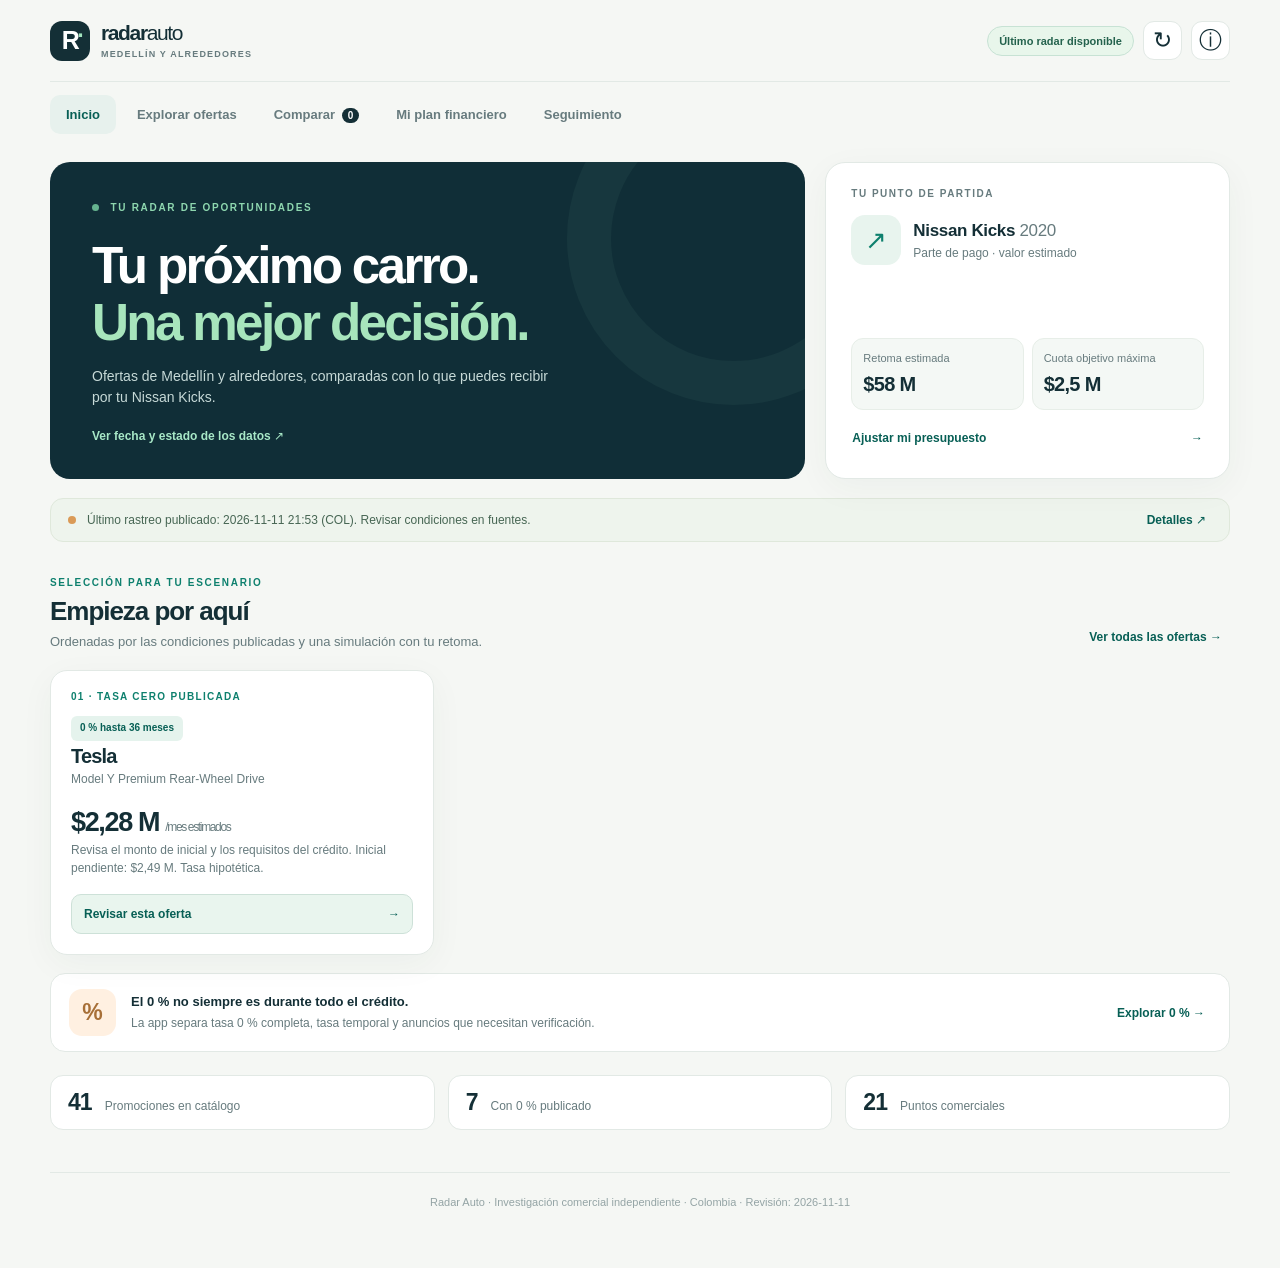
==== commit 831941ac: "radar: actualizar promociones y app" ====
--- a/index.html
+++ b/index.html
@@ -81,7 +81,7 @@
 <div class="toast" id="toast" role="status" aria-live="polite"></div>
 <div class="sheet-overlay hidden" id="detailOverlay" role="presentation"><section class="detail-sheet" role="dialog" aria-modal="true" aria-labelledby="detailTitle"><div class="sheet-handle"></div><div class="sheet-header"><span class="overline" id="detailBrand"></span><button id="detailClose" class="icon-button" type="button" aria-label="Cerrar detalle">×</button></div><div id="detailBody"></div></section></div>
 <div class="sheet-overlay hidden" id="quoteOverlay"><section class="detail-sheet" role="dialog" aria-modal="true" aria-labelledby="quoteTitle"><div class="sheet-handle"></div><div class="sheet-header"><h2 id="quoteTitle">Cotización adicional</h2><button class="icon-button" id="quoteClose" type="button" aria-label="Cerrar">×</button></div><p class="muted">Opcional. El rastreador funciona sin subir ningún documento.</p><form id="quoteForm" class="form-fields quote-form"><label>Marca<input name="brand" required placeholder="Ej. Mazda"></label><label>Modelo<input name="model" required placeholder="Ej. CX-30 Touring"></label><label>Precio (millones COP)<input name="price" required type="number" min="1" step="0.01"></label><label>Beneficio o notas<input name="terms" placeholder="Ej. tasa 0 % hasta 24 meses"></label><label>URL de la oferta (opcional)<input name="source" type="url" placeholder="https://..."></label><button class="primary-btn full" type="submit">Guardar cotización</button></form></section></div>
-<script type="application/json" id="seed">{"updated_at": "2026-10-27", "disclaimer": "Investigación pública de octubre 2026. No hay confirmación de inventario, cotización individual o aprobación financiera. Precios 'desde' son referenciales; no descontar bonos dos veces.", "offers": [{"id": "auto-chevrolet-captiva-ev-2026-full-b5e5fc5", "brand": "Chevrolet", "model": "Captiva EV 2026", "type": "SUV", "fuel": "Sin precisar", "price": null, "price_status": "sin_cotizar", "benefit": "LEGAL VENCIDO · Tasa 0 % por 36 meses: por validar · Captiva EV 2026 Cuota inicial desde 50% Plazo del crédito: 36 meses. Tasa de interés beneficio: Del 0% n.m.v. Consulte aquí términos y condiciones Conoce más Pide tu créd", "scheme": "unverified_zero", "intro_months": 0, "intro_rate": 0, "after_rate": null, "max_months": 36, "min_down_pct": 50, "valid_until": "2026-09-30", "bonus": 0, "terms": "Terminos y Condiciones | GM Financial WhatsApp Chat Soy Cliente Contáctanos Mi Cuenta Paga en Línea Productos Todos los Productos Particulares Seminuevos Comerciales Flotas Promociones Seguros Todos los Seguros Seguro de Vida Deudor Seguro de Vida Premium Seguro de Vehículo Seguridad Mecánica Protección Financiera Quiénes somos Ayuda Preguntas Frecuentes Medios de Pago Protege tus Finanzas Visita Chevrolet Productos Todos los Productos Particulares Seminuevos Comerciales Flotas Promociones Seguros Todos los Seguros Seguro de Vida Deudor Seguro de Vida Premium Seguro de Vehículo Seguridad Mecánica Protección Financiera Ayuda Preguntas Frecuentes Medios de Pago Protege tus Finanzas Inicio Promociones Terminos y Condiciones 0% Intereses por toda la vida del crédito 36 Mese", "source": "https://www.gmfinancial.com.co/es-co/inicio/promociones/terminos-y-condiciones-.html", "landing_url": "https://www.gmfinancial.com.co/es-co/inicio/promociones.html", "source_name": "GM Financial — promociones y condiciones", "detected_at": "2026-11-11T14:31:38-05:00", "auto": true, "reliability": "legal_vencido", "verified": "ATENCIÓN: el documento legal consultado está vencido, aunque el anuncio siga visible.", "evidence": {"claim": "Captiva EV 2026 Cuota inicial desde 50% Plazo del crédito: 36 meses. Tasa de interés beneficio: Del 0% n.m.v. Consulte aquí términos y condiciones Conoce más Pide tu crédito sin salir de casa 0% Intereses por toda la vida del crédito", "legal": "Terminos y Condiciones | GM Financial WhatsApp Chat Soy Cliente Contáctanos Mi Cuenta Paga en Línea Productos Todos los Productos Particulares Seminuevos Comerciales Flotas Promociones Seguros Todos los Seguros Seguro de Vida Deudor Seguro de Vida Premium Seguro de Vehículo Seguridad Mecánica Protección Financiera Quiénes somos Ayuda Preguntas Frecuentes Medios de Pago Protege tus Finanzas Visita Chevrolet Productos Todos los Productos Particulares Seminuevos Comerciales Flotas Promociones Seguros Todos los Seguros Seguro de Vida Deudor Seguro de Vida Premium Seguro de Vehículo Seguridad Mecánica Protección Financiera Ayuda Preguntas Frecuentes Medios de Pago Protege tus Finanzas Inicio Promociones Terminos y Condiciones 0% Intereses por toda la vida del crédito 36 Mese", "legal_url": "https://www.gmfinancial.com.co/es-co/inicio/promociones/terminos-y-condiciones-.html"}}, {"id": "auto-chevrolet-captiva-ev-2026-intro-b5e5fc5", "brand": "Chevrolet", "model": "Captiva EV 2026", "type": "SUV", "fuel": "Sin precisar", "price": null, "price_status": "sin_cotizar", "benefit": "Captiva EV 2026 Cuota inicial desde 10% Plazo del crédito: 60 meses . Tasa de interés beneficio: Desde 0.85% n.m.v Plazo tasa beneficio: 12 meses. Tasa de interés perfil:", "scheme": "intro", "intro_months": 12, "intro_rate": 0, "after_rate": null, "max_months": 60, "min_down_pct": 10, "valid_until": null, "bonus": 0, "terms": "Captiva EV 2026 Cuota inicial desde 10% Plazo del crédito: 60 meses . Tasa de interés beneficio: Desde 0.85% n.m.v Plazo tasa beneficio: 12 meses. Tasa de interés perfil: Desde la cuota 13 Consulte aquí términos y condiciones Conoce más Pide tu crédito sin salir de casa Estrena con tasa de interés beneficio", "source": "https://www.gmfinancial.com.co/es-co/inicio/promociones.html", "landing_url": "https://www.gmfinancial.com.co/es-co/inicio/promociones.html", "source_name": "GM Financial — promociones y condiciones", "detected_at": "2026-11-11T14:31:38-05:00", "auto": true, "reliability": "condiciones_incompletas", "verified": "0 % inicial de 12 meses según anuncio; tasa desde la cuota 13 pendiente de confirmar.", "evidence": {"claim": "Captiva EV 2026 Cuota inicial desde 10% Plazo del crédito: 60 meses . Tasa de interés beneficio: Desde 0.85% n.m.v Plazo tasa beneficio: 12 meses. Tasa de interés perfil: Desde la cuota 13 Consulte aquí términos y condiciones Conoce más Pide tu crédito sin salir de casa Estrena con tasa de interés beneficio", "legal": "", "legal_url": null}}, {"id": "auto-chevrolet-captiva-phev-2026-full-b5e5fc5", "brand": "Chevrolet", "model": "Captiva PHEV 2026", "type": "SUV", "fuel": "Sin precisar", "price": null, "price_status": "sin_cotizar", "benefit": "LEGAL VENCIDO · Tasa 0 % por 36 meses: por validar · Captiva PHEV 2026 Cuota inicial desde 50% Plazo del crédito: 36 meses. Tasa de interés beneficio: Del 0% n.m.v . Consulte aquí términos y condiciones Conoce más Pide tu c", "scheme": "unverified_zero", "intro_months": 0, "intro_rate": 0, "after_rate": null, "max_months": 36, "min_down_pct": 50, "valid_until": "2026-09-30", "bonus": 0, "terms": "Terminos y Condiciones | GM Financial WhatsApp Chat Soy Cliente Contáctanos Mi Cuenta Paga en Línea Productos Todos los Productos Particulares Seminuevos Comerciales Flotas Promociones Seguros Todos los Seguros Seguro de Vida Deudor Seguro de Vida Premium Seguro de Vehículo Seguridad Mecánica Protección Financiera Quiénes somos Ayuda Preguntas Frecuentes Medios de Pago Protege tus Finanzas Visita Chevrolet Productos Todos los Productos Particulares Seminuevos Comerciales Flotas Promociones Seguros Todos los Seguros Seguro de Vida Deudor Seguro de Vida Premium Seguro de Vehículo Seguridad Mecánica Protección Financiera Ayuda Preguntas Frecuentes Medios de Pago Protege tus Finanzas Inicio Promociones Terminos y Condiciones 0% Intereses por toda la vida del crédito 36 Mese", "source": "https://www.gmfinancial.com.co/es-co/inicio/promociones/terminos-y-condiciones-.html", "landing_url": "https://www.gmfinancial.com.co/es-co/inicio/promociones.html", "source_name": "GM Financial — promociones y condiciones", "detected_at": "2026-11-11T14:31:38-05:00", "auto": true, "reliability": "legal_vencido", "verified": "ATENCIÓN: el documento legal consultado está vencido, aunque el anuncio siga visible.", "evidence": {"claim": "Captiva PHEV 2026 Cuota inicial desde 50% Plazo del crédito: 36 meses. Tasa de interés beneficio: Del 0% n.m.v . Consulte aquí términos y condiciones Conoce más Pide tu crédito sin salir de casa 0% Intereses por toda la vida del crédito", "legal": "Terminos y Condiciones | GM Financial WhatsApp Chat Soy Cliente Contáctanos Mi Cuenta Paga en Línea Productos Todos los Productos Particulares Seminuevos Comerciales Flotas Promociones Seguros Todos los Seguros Seguro de Vida Deudor Seguro de Vida Premium Seguro de Vehículo Seguridad Mecánica Protección Financiera Quiénes somos Ayuda Preguntas Frecuentes Medios de Pago Protege tus Finanzas Visita Chevrolet Productos Todos los Productos Particulares Seminuevos Comerciales Flotas Promociones Seguros Todos los Seguros Seguro de Vida Deudor Seguro de Vida Premium Seguro de Vehículo Seguridad Mecánica Protección Financiera Ayuda Preguntas Frecuentes Medios de Pago Protege tus Finanzas Inicio Promociones Terminos y Condiciones 0% Intereses por toda la vida del crédito 36 Mese", "legal_url": "https://www.gmfinancial.com.co/es-co/inicio/promociones/terminos-y-condiciones-.html"}}, {"id": "auto-chevrolet-captiva-phev-2026-intro-b5e5fc5", "brand": "Chevrolet", "model": "Captiva PHEV 2026", "type": "SUV", "fuel": "Sin precisar", "price": null, "price_status": "sin_cotizar", "benefit": "Captiva PHEV 2026 Cuota inicial desde 10% Plazo del crédito: 60 meses. Tasa de interés beneficio: Desde 0.85% n.m.v Plazo tasa beneficio: 12 meses. Tasa de interés perfil", "scheme": "intro", "intro_months": 12, "intro_rate": 0, "after_rate": null, "max_months": 60, "min_down_pct": 10, "valid_until": null, "bonus": 0, "terms": "Captiva PHEV 2026 Cuota inicial desde 10% Plazo del crédito: 60 meses. Tasa de interés beneficio: Desde 0.85% n.m.v Plazo tasa beneficio: 12 meses. Tasa de interés perfil: Desde la couta 13. Consulte aquí términos y condiciones Conoce más Pide tu crédito sin salir de casa Descubre más", "source": "https://www.gmfinancial.com.co/es-co/inicio/promociones.html", "landing_url": "https://www.gmfinancial.com.co/es-co/inicio/promociones.html", "source_name": "GM Financial — promociones y condiciones", "detected_at": "2026-11-11T14:31:38-05:00", "auto": true, "reliability": "condiciones_incompletas", "verified": "0 % inicial de 12 meses según anuncio; tasa desde la cuota 13 pendiente de confirmar.", "evidence": {"claim": "Captiva PHEV 2026 Cuota inicial desde 10% Plazo del crédito: 60 meses. Tasa de interés beneficio: Desde 0.85% n.m.v Plazo tasa beneficio: 12 meses. Tasa de interés perfil: Desde la couta 13. Consulte aquí términos y condiciones Conoce más Pide tu crédito sin salir de casa Descubre más", "legal": "", "legal_url": null}}, {"id": "auto-chevrolet-ofertas-y-oportunidades-chevrolet-f0cf9fb", "brand": "Chevrolet", "model": "Ofertas y Oportunidades Chevrolet", "type": "Sin clasificar", "fuel": "Sin precisar", "price": null, "price_status": "sin_cotizar", "benefit": "CHEVROLET Conoce los términos y condiciones de esta promoción aquí* Onix Sedán Spark EUV Captiva Híbrida Colorado", "scheme": "standard", "intro_months": 0, "intro_rate": 0, "after_rate": null, "max_months": null, "min_down_pct": 0, "valid_until": null, "bonus": 0, "terms": "CHEVROLET Conoce los términos y condiciones de esta promoción aquí* Onix Sedán Spark EUV Captiva Híbrida Colorado", "source": "https://www.chevrolet.com.co/ofertas-oportunidades", "landing_url": "https://www.chevrolet.com.co/ofertas-oportunidades", "source_name": "Chevrolet — oportunidades", "detected_at": "2026-11-11T14:31:38-05:00", "auto": true, "reliability": "promocion_detectada", "verified": "Campaña identificada automáticamente, condiciones por confirmar.", "evidence": {"claim": "CHEVROLET Conoce los términos y condiciones de esta promoción aquí* Onix Sedán Spark EUV Captiva Híbrida Colorado", "legal": "", "legal_url": null}}, {"id": "auto-chevrolet-onix-2027-intro-b5e5fc5", "brand": "Chevrolet", "model": "Onix 2027", "type": "Sedán", "fuel": "Sin precisar", "price": null, "price_status": "sin_cotizar", "benefit": "Tasa 0 % por 60 meses: por validar · Onix 2027 Cuota inicial desde 50% Plazo del crédito: 60 meses . Tasa de interés beneficio: Desde 0% n.m.v Plazo tasa beneficio: 12 meses Tasa de interés perfil: Desde la ", "scheme": "intro", "intro_months": 12, "intro_rate": 0, "after_rate": null, "max_months": 60, "min_down_pct": 50, "valid_until": null, "bonus": 0, "terms": "Onix 2027 Cuota inicial desde 50% Plazo del crédito: 60 meses . Tasa de interés beneficio: Desde 0% n.m.v Plazo tasa beneficio: 12 meses Tasa de interés perfil: Desde la cuota 13 Consulte aquí términos y condiciones Conoce más Pide tu crédito sin salir de casa Estrena con tasa de interés beneficio", "source": "https://www.gmfinancial.com.co/es-co/inicio/promociones.html", "landing_url": "https://www.gmfinancial.com.co/es-co/inicio/promociones.html", "source_name": "GM Financial — promociones y condiciones", "detected_at": "2026-11-11T14:31:38-05:00", "auto": true, "reliability": "condiciones_incompletas", "verified": "0 % inicial de 12 meses según anuncio; tasa desde la cuota 13 pendiente de confirmar.", "evidence": {"claim": "Onix 2027 Cuota inicial desde 50% Plazo del crédito: 60 meses . Tasa de interés beneficio: Desde 0% n.m.v Plazo tasa beneficio: 12 meses Tasa de interés perfil: Desde la cuota 13 Consulte aquí términos y condiciones Conoce más Pide tu crédito sin salir de casa Estrena con tasa de interés beneficio", "legal": "", "legal_url": null}}, {"id": "auto-chevrolet-sonic-2027-full-b5e5fc5", "brand": "Chevrolet", "model": "Sonic 2027", "type": "SUV", "fuel": "Sin precisar", "price": 87.99, "price_status": "referencia_por_verificar", "benefit": "LEGAL VENCIDO · Tasa 0 % por 60 meses: por validar · Sonic 2027 Cuota inicial desde 50% Plazo del crédito: 60 meses . Tasa de interés: Desde 0% n.m.v Consulte aquí términos y condiciones Conoce más Pide tu crédito sin salir", "scheme": "unverified_zero", "intro_months": 0, "intro_rate": 0, "after_rate": null, "max_months": 60, "min_down_pct": 50, "valid_until": "2026-09-30", "bonus": 0, "terms": "Terminos y Condiciones | GM Financial WhatsApp Chat Soy Cliente Contáctanos Mi Cuenta Paga en Línea Productos Todos los Productos Particulares Seminuevos Comerciales Flotas Promociones Seguros Todos los Seguros Seguro de Vida Deudor Seguro de Vida Premium Seguro de Vehículo Seguridad Mecánica Protección Financiera Quiénes somos Ayuda Preguntas Frecuentes Medios de Pago Protege tus Finanzas Visita Chevrolet Productos Todos los Productos Particulares Seminuevos Comerciales Flotas Promociones Seguros Todos los Seguros Seguro de Vida Deudor Seguro de Vida Premium Seguro de Vehículo Seguridad Mecánica Protección Financiera Ayuda Preguntas Frecuentes Medios de Pago Protege tus Finanzas Inicio Promociones Terminos y Condiciones Tasa desde 0% por 5 años GM Financial Colombia S.", "source": "https://www.gmfinancial.com.co/es-co/inicio/promociones/terminos-y-condiciones1.html", "landing_url": "https://www.gmfinancial.com.co/es-co/inicio/promociones.html", "source_name": "GM Financial — promociones y condiciones", "detected_at": "2026-11-11T14:31:38-05:00", "auto": true, "reliability": "legal_vencido", "verified": "ATENCIÓN: el documento legal consultado está vencido, aunque el anuncio siga visible. Precio referencial de la página oficial del modelo; confirmar versión.", "evidence": {"claim": "Sonic 2027 Cuota inicial desde 50% Plazo del crédito: 60 meses . Tasa de interés: Desde 0% n.m.v Consulte aquí términos y condiciones Conoce más Pide tu crédito sin salir de casa 0% Intereses por toda la vida del crédito", "legal": "Terminos y Condiciones | GM Financial WhatsApp Chat Soy Cliente Contáctanos Mi Cuenta Paga en Línea Productos Todos los Productos Particulares Seminuevos Comerciales Flotas Promociones Seguros Todos los Seguros Seguro de Vida Deudor Seguro de Vida Premium Seguro de Vehículo Seguridad Mecánica Protección Financiera Quiénes somos Ayuda Preguntas Frecuentes Medios de Pago Protege tus Finanzas Visita Chevrolet Productos Todos los Productos Particulares Seminuevos Comerciales Flotas Promociones Seguros Todos los Seguros Seguro de Vida Deudor Seguro de Vida Premium Seguro de Vehículo Seguridad Mecánica Protección Financiera Ayuda Preguntas Frecuentes Medios de Pago Protege tus Finanzas Inicio Promociones Terminos y Condiciones Tasa desde 0% por 5 años GM Financial Colombia S.", "legal_url": "https://www.gmfinancial.com.co/es-co/inicio/promociones/terminos-y-condiciones1.html"}, "price_source": "https://www.chevrolet.com.co/camionetas/sonic"}, {"id": "auto-chevrolet-spark-euv-2026-full-b5e5fc5", "brand": "Chevrolet", "model": "Spark EUV 2026", "type": "Sedán", "fuel": "Sin precisar", "price": null, "price_status": "sin_cotizar", "benefit": "LEGAL VENCIDO · Tasa 0 % por 36 meses: por validar · Spark EUV 2026 Cuota inicial desde 50% Plazo del crédito: 36 meses. Tasa de interés beneficio: Del 0% n.m.v. Consulte aquí términos y condiciones Conoce más Pide tu crédi", "scheme": "unverified_zero", "intro_months": 0, "intro_rate": 0, "after_rate": null, "max_months": 36, "min_down_pct": 50, "valid_until": "2026-09-30", "bonus": 0, "terms": "Terminos y Condiciones | GM Financial WhatsApp Chat Soy Cliente Contáctanos Mi Cuenta Paga en Línea Productos Todos los Productos Particulares Seminuevos Comerciales Flotas Promociones Seguros Todos los Seguros Seguro de Vida Deudor Seguro de Vida Premium Seguro de Vehículo Seguridad Mecánica Protección Financiera Quiénes somos Ayuda Preguntas Frecuentes Medios de Pago Protege tus Finanzas Visita Chevrolet Productos Todos los Productos Particulares Seminuevos Comerciales Flotas Promociones Seguros Todos los Seguros Seguro de Vida Deudor Seguro de Vida Premium Seguro de Vehículo Seguridad Mecánica Protección Financiera Ayuda Preguntas Frecuentes Medios de Pago Protege tus Finanzas Inicio Promociones Terminos y Condiciones 0% Intereses por toda la vida del crédito 36 Mese", "source": "https://www.gmfinancial.com.co/es-co/inicio/promociones/terminos-y-condiciones-.html", "landing_url": "https://www.gmfinancial.com.co/es-co/inicio/promociones.html", "source_name": "GM Financial — promociones y condiciones", "detected_at": "2026-11-11T14:31:38-05:00", "auto": true, "reliability": "legal_vencido", "verified": "ATENCIÓN: el documento legal consultado está vencido, aunque el anuncio siga visible.", "evidence": {"claim": "Spark EUV 2026 Cuota inicial desde 50% Plazo del crédito: 36 meses. Tasa de interés beneficio: Del 0% n.m.v. Consulte aquí términos y condiciones Conoce más Pide tu crédito sin salir de casa Estrena con tasa de interés beneficio", "legal": "Terminos y Condiciones | GM Financial WhatsApp Chat Soy Cliente Contáctanos Mi Cuenta Paga en Línea Productos Todos los Productos Particulares Seminuevos Comerciales Flotas Promociones Seguros Todos los Seguros Seguro de Vida Deudor Seguro de Vida Premium Seguro de Vehículo Seguridad Mecánica Protección Financiera Quiénes somos Ayuda Preguntas Frecuentes Medios de Pago Protege tus Finanzas Visita Chevrolet Productos Todos los Productos Particulares Seminuevos Comerciales Flotas Promociones Seguros Todos los Seguros Seguro de Vida Deudor Seguro de Vida Premium Seguro de Vehículo Seguridad Mecánica Protección Financiera Ayuda Preguntas Frecuentes Medios de Pago Protege tus Finanzas Inicio Promociones Terminos y Condiciones 0% Intereses por toda la vida del crédito 36 Mese", "legal_url": "https://www.gmfinancial.com.co/es-co/inicio/promociones/terminos-y-condiciones-.html"}}, {"id": "auto-chevrolet-spark-euv-2026-intro-b5e5fc5", "brand": "Chevrolet", "model": "Spark EUV 2026", "type": "Sedán", "fuel": "Sin precisar", "price": null, "price_status": "sin_cotizar", "benefit": "Spark EUV 2026 Cuota inicial desde 10% Plazo del crédito: 60 meses. Tasa de interés beneficio: Desde 0.85% n.m.v Plazo tasa beneficio: 12 meses Tasa de interés perfil: De", "scheme": "intro", "intro_months": 12, "intro_rate": 0, "after_rate": null, "max_months": 60, "min_down_pct": 10, "valid_until": null, "bonus": 0, "terms": "Spark EUV 2026 Cuota inicial desde 10% Plazo del crédito: 60 meses. Tasa de interés beneficio: Desde 0.85% n.m.v Plazo tasa beneficio: 12 meses Tasa de interés perfil: Desde la cuota 13 Consulte aquí términos y condiciones Conoce más Pide tu crédito sin salir de casa Estrena con tasa de interés beneficio", "source": "https://www.gmfinancial.com.co/es-co/inicio/promociones.html", "landing_url": "https://www.gmfinancial.com.co/es-co/inicio/promociones.html", "source_name": "GM Financial — promociones y condiciones", "detected_at": "2026-11-11T14:31:38-05:00", "auto": true, "reliability": "condiciones_incompletas", "verified": "0 % inicial de 12 meses según anuncio; tasa desde la cuota 13 pendiente de confirmar.", "evidence": {"claim": "Spark EUV 2026 Cuota inicial desde 10% Plazo del crédito: 60 meses. Tasa de interés beneficio: Desde 0.85% n.m.v Plazo tasa beneficio: 12 meses Tasa de interés perfil: Desde la cuota 13 Consulte aquí términos y condiciones Conoce más Pide tu crédito sin salir de casa Estrena con tasa de interés beneficio", "legal": "", "legal_url": null}}, {"id": "auto-chevrolet-tracker-2027-intro-b5e5fc5", "brand": "Chevrolet", "model": "Tracker 2027", "type": "SUV", "fuel": "Sin precisar", "price": null, "price_status": "sin_cotizar", "benefit": "Tasa 0 % por 60 meses: por validar · Tracker 2027 Cuota inicial desde 50% Plazo del crédito: 60 meses . Tasa de interés beneficio: Desde 0% n.m.v Plazo tasa beneficio: 12 meses Tasa de interés perfil: Desde ", "scheme": "intro", "intro_months": 12, "intro_rate": 0, "after_rate": null, "max_months": 60, "min_down_pct": 50, "valid_until": null, "bonus": 0, "terms": "Tracker 2027 Cuota inicial desde 50% Plazo del crédito: 60 meses . Tasa de interés beneficio: Desde 0% n.m.v Plazo tasa beneficio: 12 meses Tasa de interés perfil: Desde la cuota 13 Consulte aquí términos y condiciones Conoce más Pide tu crédito sin salir de casa Estrena con tasa de interés beneficio", "source": "https://www.gmfinancial.com.co/es-co/inicio/promociones.html", "landing_url": "https://www.gmfinancial.com.co/es-co/inicio/promociones.html", "source_name": "GM Financial — promociones y condiciones", "detected_at": "2026-11-11T14:31:38-05:00", "auto": true, "reliability": "condiciones_incompletas", "verified": "0 % inicial de 12 meses según anuncio; tasa desde la cuota 13 pendiente de confirmar.", "evidence": {"claim": "Tracker 2027 Cuota inicial desde 50% Plazo del crédito: 60 meses . Tasa de interés beneficio: Desde 0% n.m.v Plazo tasa beneficio: 12 meses Tasa de interés perfil: Desde la cuota 13 Consulte aquí términos y condiciones Conoce más Pide tu crédito sin salir de casa Estrena con tasa de interés beneficio", "legal": "", "legal_url": null}}, {"id": "auto-chevrolet-te-gusto-f0cf9fb", "brand": "Chevrolet", "model": "¿TE GUSTÓ?", "type": "Sin clasificar", "fuel": "Sin precisar", "price": null, "price_status": "sin_cotizar", "benefit": "Déjanos tus datos y un asesor se comunicará contigo. Consulta aquí Política de Privacidad 1 Conoce los términos y condiciones de esta promoción aquí", "scheme": "standard", "intro_months": 0, "intro_rate": 0, "after_rate": null, "max_months": null, "min_down_pct": 0, "valid_until": null, "bonus": 0, "terms": "Déjanos tus datos y un asesor se comunicará contigo. Consulta aquí Política de Privacidad 1 Conoce los términos y condiciones de esta promoción aquí", "source": "https://www.chevrolet.com.co/ofertas-oportunidades", "landing_url": "https://www.chevrolet.com.co/ofertas-oportunidades", "source_name": "Chevrolet — oportunidades", "detected_at": "2026-11-11T14:31:38-05:00", "auto": true, "reliability": "promocion_detectada", "verified": "Campaña identificada automáticamente, condiciones por confirmar.", "evidence": {"claim": "Déjanos tus datos y un asesor se comunicará contigo. Consulta aquí Política de Privacidad 1 Conoce los términos y condiciones de esta promoción aquí", "legal": "", "legal_url": null}}, {"id": "auto-kia-autoland-1-identificacion-del-organizador-7f7ede7", "brand": "Kia Autoland", "model": "1. IDENTIFICACIÓN DEL ORGANIZADOR", "type": "Sin clasificar", "fuel": "Sin precisar", "price": null, "price_status": "sin_cotizar", "benefit": "La presente promoción es organizada por METROKIA S.A., sociedad comercial identificada con NIT 830.078.966-6, con domicilio principal en Santa Marta, (en adelante, \"el Or", "scheme": "standard", "intro_months": 0, "intro_rate": 0, "after_rate": null, "max_months": null, "min_down_pct": 0, "valid_until": null, "bonus": 0, "terms": "La presente promoción es organizada por METROKIA S.A., sociedad comercial identificada con NIT 830.078.966-6, con domicilio principal en Santa Marta, (en adelante, \"el Organizador\" o \"METROKIA\"), quien actúa además en calidad de proveedor de las pastillas de freno genuinas KIA objeto del beneficio. La redención del beneficio se realizará a través de la red de concesionarios autorizados KIA a nivel nacional (en adelante, \"los Concesionarios\"), la cual podrá ser consultada en nuestra página WEB : https://kia.com.co/concesionarios, Los Concesionarios actúan como puntos autorizados de redención y prestan el servicio de instalación conforme a su propia relación comercial y de garantía frente al consumidor, sin que ello sustituya las obligaciones legales de garantía que corre", "source": "https://kia.autoland.com.co/terminos-y-condiciones", "landing_url": "https://kia.autoland.com.co/terminos-y-condiciones", "source_name": "Kia Autoland — condiciones concesionario Medellín", "detected_at": "2026-11-11T14:31:38-05:00", "auto": true, "reliability": "promocion_detectada", "verified": "Campaña identificada automáticamente, condiciones por confirmar.", "evidence": {"claim": "La presente promoción es organizada por METROKIA S.A., sociedad comercial identificada con NIT 830.078.966-6, con domicilio principal en Santa Marta, (en adelante, \"el Organizador\" o \"METROKIA\"), quien actúa además en calidad de proveedor de las pastillas de freno genuinas KIA objeto del beneficio. La redención del beneficio se realizará a través de la red de concesionarios aut", "legal": "", "legal_url": null}}, {"id": "auto-kia-autoland-2-bono-de-descuento-de-hasta-15-000-000-7f7ede7", "brand": "Kia Autoland", "model": "2. Bono de descuento de hasta $15.000.000", "type": "Sin clasificar", "fuel": "Sin precisar", "price": null, "price_status": "sin_cotizar", "benefit": "Se ofrecerán bonos de descuento de hasta QUINCE MILLONES DE PESOS ($15.000.000 COP), según la referencia, versión y condiciones comerciales aplicables. El monto máximo no", "scheme": "standard", "intro_months": 0, "intro_rate": 0, "after_rate": null, "max_months": null, "min_down_pct": 0, "valid_until": null, "bonus": 0, "terms": "Se ofrecerán bonos de descuento de hasta QUINCE MILLONES DE PESOS ($15.000.000 COP), según la referencia, versión y condiciones comerciales aplicables. El monto máximo no aplica necesariamente a todo el portafolio. Los bonos no son canjeables por dinero en efectivo ni acumulables con otras promociones, salvo autorización expresa de Autoland.", "source": "https://kia.autoland.com.co/terminos-y-condiciones", "landing_url": "https://kia.autoland.com.co/terminos-y-condiciones", "source_name": "Kia Autoland — condiciones concesionario Medellín", "detected_at": "2026-11-11T14:31:38-05:00", "auto": true, "reliability": "promocion_detectada", "verified": "Campaña identificada automáticamente, condiciones por confirmar.", "evidence": {"claim": "Se ofrecerán bonos de descuento de hasta QUINCE MILLONES DE PESOS ($15.000.000 COP), según la referencia, versión y condiciones comerciales aplicables. El monto máximo no aplica necesariamente a todo el portafolio. Los bonos no son canjeables por dinero en efectivo ni acumulables con otras promociones, salvo autorización expresa de Autoland.", "legal": "", "legal_url": null}}, {"id": "auto-kia-autoland-2-marco-normativo-aplicable-7f7ede7", "brand": "Kia Autoland", "model": "2. MARCO NORMATIVO APLICABLE", "type": "Sin clasificar", "fuel": "Sin precisar", "price": null, "price_status": "sin_cotizar", "benefit": "Esta promoción se rige por lo dispuesto en la Ley 1480 de 2012 (Estatuto del Consumidor), en especial los artículos relativos a información, publicidad y ofertas o promoc", "scheme": "standard", "intro_months": 0, "intro_rate": 0, "after_rate": null, "max_months": null, "min_down_pct": 0, "valid_until": null, "bonus": 0, "terms": "Esta promoción se rige por lo dispuesto en la Ley 1480 de 2012 (Estatuto del Consumidor), en especial los artículos relativos a información, publicidad y ofertas o promociones (arts. 23 a 31), por el Título II de la Circular Única de la Superintendencia de Industria y Comercio, y por la Ley 1581 de 2012 y el Decreto 1377 de 2013 en materia de protección de datos personales, en lo referente al tratamiento de la información de los consumidores a través de la aplicación IVUO.", "source": "https://kia.autoland.com.co/terminos-y-condiciones", "landing_url": "https://kia.autoland.com.co/terminos-y-condiciones", "source_name": "Kia Autoland — condiciones concesionario Medellín", "detected_at": "2026-11-11T14:31:38-05:00", "auto": true, "reliability": "promocion_detectada", "verified": "Campaña identificada automáticamente, condiciones por confirmar.", "evidence": {"claim": "Esta promoción se rige por lo dispuesto en la Ley 1480 de 2012 (Estatuto del Consumidor), en especial los artículos relativos a información, publicidad y ofertas o promociones (arts. 23 a 31), por el Título II de la Circular Única de la Superintendencia de Industria y Comercio, y por la Ley 1581 de 2012 y el Decreto 1377 de 2013 en materia de protección de datos personales, en ", "legal": "", "legal_url": null}}, {"id": "auto-kia-autoland-3-definiciones-7f7ede7", "brand": "Kia Autoland", "model": "3. DEFINICIONES", "type": "Sin clasificar", "fuel": "Sin precisar", "price": null, "price_status": "sin_cotizar", "benefit": "Campaña/Promoción: la oferta comercial descrita en este documento. Beneficio: el descuento del quince por ciento (15%) sobre el precio de venta al público de pastillas de", "scheme": "standard", "intro_months": 0, "intro_rate": 0, "after_rate": null, "max_months": null, "min_down_pct": 0, "valid_until": null, "bonus": 0, "terms": "Campaña/Promoción: la oferta comercial descrita en este documento. Beneficio: el descuento del quince por ciento (15%) sobre el precio de venta al público de pastillas de freno genuinas KIA. Consumidor: toda persona natural o jurídica que, como destinatario final, adquiera el Beneficio para satisfacer una necesidad propia, privada, familiar o doméstica, en los términos del artículo 5 numeral 3 de la Ley 1480 de 2012. Referencias Element: línea alternativa de repuestos KIA no genuinos, expresamente excluida del Beneficio.", "source": "https://kia.autoland.com.co/terminos-y-condiciones", "landing_url": "https://kia.autoland.com.co/terminos-y-condiciones", "source_name": "Kia Autoland — condiciones concesionario Medellín", "detected_at": "2026-11-11T14:31:38-05:00", "auto": true, "reliability": "promocion_detectada", "verified": "Campaña identificada automáticamente, condiciones por confirmar.", "evidence": {"claim": "Campaña/Promoción: la oferta comercial descrita en este documento. Beneficio: el descuento del quince por ciento (15%) sobre el precio de venta al público de pastillas de freno genuinas KIA. Consumidor: toda persona natural o jurídica que, como destinatario final, adquiera el Beneficio para satisfacer una necesidad propia, privada, familiar o doméstica, en los términos del artí", "legal": "", "legal_url": null}}, {"id": "auto-kia-autoland-3-tasa-de-financiacion-preferencial-desde-el-0-7f7ede7", "brand": "Kia Autoland", "model": "3. Tasa de financiación preferencial desde el 0%", "type": "Sin clasificar", "fuel": "Sin precisar", "price": null, "price_status": "sin_cotizar", "benefit": "Tasa 0 % por 0 meses: por validar · Se ofrecerán alternativas de financiación con tasas preferenciales desde el 0 %, sujetas a las referencias participantes, perfil crediticio del solicitante, estudio y apr", "scheme": "unverified_zero", "intro_months": 0, "intro_rate": 0, "after_rate": null, "max_months": null, "min_down_pct": 0, "valid_until": null, "bonus": 0, "terms": "Se ofrecerán alternativas de financiación con tasas preferenciales desde el 0 %, sujetas a las referencias participantes, perfil crediticio del solicitante, estudio y aprobación de la entidad financiera, plazo, cuota inicial y demás condiciones aplicables. La tasa y las condiciones definitivas deberán ser confirmadas por la entidad financiera.", "source": "https://kia.autoland.com.co/terminos-y-condiciones", "landing_url": "https://kia.autoland.com.co/terminos-y-condiciones", "source_name": "Kia Autoland — condiciones concesionario Medellín", "detected_at": "2026-11-11T14:31:38-05:00", "auto": true, "reliability": "condiciones_incompletas", "verified": "La tasa 0 % se anuncia, pero no se verificó su aplicación durante todo el plazo.", "evidence": {"claim": "Se ofrecerán alternativas de financiación con tasas preferenciales desde el 0 %, sujetas a las referencias participantes, perfil crediticio del solicitante, estudio y aprobación de la entidad financiera, plazo, cuota inicial y demás condiciones aplicables. La tasa y las condiciones definitivas deberán ser confirmadas por la entidad financiera.", "legal": "", "legal_url": null}}, {"id": "auto-kia-autoland-4-objeto-de-la-promocion-7f7ede7", "brand": "Kia Autoland", "model": "4. OBJETO DE LA PROMOCIÓN", "type": "Sin clasificar", "fuel": "Sin precisar", "price": null, "price_status": "sin_cotizar", "benefit": "Otorgar a los Consumidores un descuento del quince por ciento (15%) sobre el valor de venta al público de pastillas de freno genuinas KIA, con el fin de incentivar el uso", "scheme": "standard", "intro_months": 0, "intro_rate": 0, "after_rate": null, "max_months": null, "min_down_pct": 0, "valid_until": null, "bonus": 0, "terms": "Otorgar a los Consumidores un descuento del quince por ciento (15%) sobre el valor de venta al público de pastillas de freno genuinas KIA, con el fin de incentivar el uso de repuestos originales que garanticen la seguridad y el correcto funcionamiento de los vehículos de la marca.", "source": "https://kia.autoland.com.co/terminos-y-condiciones", "landing_url": "https://kia.autoland.com.co/terminos-y-condiciones", "source_name": "Kia Autoland — condiciones concesionario Medellín", "detected_at": "2026-11-11T14:31:38-05:00", "auto": true, "reliability": "promocion_detectada", "verified": "Campaña identificada automáticamente, condiciones por confirmar.", "evidence": {"claim": "Otorgar a los Consumidores un descuento del quince por ciento (15%) sobre el valor de venta al público de pastillas de freno genuinas KIA, con el fin de incentivar el uso de repuestos originales que garanticen la seguridad y el correcto funcionamiento de los vehículos de la marca.", "legal": "", "legal_url": null}}, {"id": "auto-kia-autoland-4-ruleta-de-premios-7f7ede7", "brand": "Kia Autoland", "model": "4. Ruleta de premios", "type": "Sin clasificar", "fuel": "Sin precisar", "price": null, "price_status": "sin_cotizar", "benefit": "Durante Kia Fest by Autoland, los clientes que cumplan con las condiciones de participación podrán acceder a la dinámica de la ruleta de premios y ganar uno de los siguie", "scheme": "standard", "intro_months": 0, "intro_rate": 0, "after_rate": null, "max_months": null, "min_down_pct": 0, "valid_until": "2026-10-18", "bonus": 0, "terms": "Durante Kia Fest by Autoland, los clientes que cumplan con las condiciones de participación podrán acceder a la dinámica de la ruleta de premios y ganar uno de los siguientes beneficios: Bono de gasolina por valor de $100.000 COP. Bono de gasolina por valor de $200.000 COP. Bono de descuento por valor de $1.000.000 COP. Sombrilla. Servicio de telemetría gratis durante un (1) año. Opción de realizar un (1) giro adicional en la ruleta. Condiciones de participación y entrega de premios: El vehículo nuevo Kia deberá separarse entre el 14 y el 18 de octubre de 2026, ambas fechas inclusive.", "source": "https://kia.autoland.com.co/terminos-y-condiciones", "landing_url": "https://kia.autoland.com.co/terminos-y-condiciones", "source_name": "Kia Autoland — condiciones concesionario Medellín", "detected_at": "2026-11-11T14:31:38-05:00", "auto": true, "reliability": "legal_vencido", "verified": "ATENCIÓN: el documento legal consultado está vencido, aunque el anuncio siga visible.", "evidence": {"claim": "Durante Kia Fest by Autoland, los clientes que cumplan con las condiciones de participación podrán acceder a la dinámica de la ruleta de premios y ganar uno de los siguientes beneficios: Bono de gasolina por valor de $100.000 COP. Bono de gasolina por valor de $200.000 COP. Bono de descuento por valor de $1.000.000 COP. Sombrilla. Servicio de telemetría gratis durante un (1) añ", "legal": "", "legal_url": null}}, {"id": "auto-kia-autoland-5-beneficio-gopass-bogota-7f7ede7", "brand": "Kia Autoland", "model": "5. Beneficio Gopass – (Bogotá)", "type": "Sin clasificar", "fuel": "Sin precisar", "price": null, "price_status": "sin_cotizar", "benefit": "Beneficio válido únicamente para clientes de la sede Bogotá que adquieran un vehículo Kia durante la vigencia de la actividad. Aplica exclusivamente para cuentas nuevas r", "scheme": "standard", "intro_months": 0, "intro_rate": 0, "after_rate": null, "max_months": null, "min_down_pct": 0, "valid_until": null, "bonus": 0, "terms": "Beneficio válido únicamente para clientes de la sede Bogotá que adquieran un vehículo Kia durante la vigencia de la actividad. Aplica exclusivamente para cuentas nuevas registradas en Autoland. Autoland realizará la instalación del TAG Gopass y la activación de una cuenta nueva registrada en Autoland. El beneficio incluye un (1) mes de Membresía Gopass Premium gratis y un bono de gasolina de $50.000, sujeto a los términos y condiciones vigentes de Gopass. Autoland únicamente se responsabiliza por la instalación del TAG y la activación de la cuenta. Cualquier reclamación relacionada con el servicio, beneficios, cobros, funcionamiento del TAG o de la plataforma Gopass deberá realizarse directamente ante Gopass. La Membresía Gopass Premium es gratuita durante el primer mes", "source": "https://kia.autoland.com.co/terminos-y-condiciones", "landing_url": "https://kia.autoland.com.co/terminos-y-condiciones", "source_name": "Kia Autoland — condiciones concesionario Medellín", "detected_at": "2026-11-11T14:31:38-05:00", "auto": true, "reliability": "promocion_detectada", "verified": "Campaña identificada automáticamente, condiciones por confirmar.", "evidence": {"claim": "Beneficio válido únicamente para clientes de la sede Bogotá que adquieran un vehículo Kia durante la vigencia de la actividad. Aplica exclusivamente para cuentas nuevas registradas en Autoland. Autoland realizará la instalación del TAG Gopass y la activación de una cuenta nueva registrada en Autoland. El beneficio incluye un (1) mes de Membresía Gopass Premium gratis y un bono ", "legal": "", "legal_url": null}}, {"id": "auto-kia-autoland-6-mecanica-y-condiciones-de-participacion-7f7ede7", "brand": "Kia Autoland", "model": "6. MECÁNICA Y CONDICIONES DE PARTICIPACIÓN", "type": "Sin clasificar", "fuel": "Sin precisar", "price": null, "price_status": "sin_cotizar", "benefit": "6.1. La Campaña será divulgada a través de la aplicación IVUO y estará disponible únicamente en la red de concesionarios autorizados KIA a nivel nacional. 6.2. Para acced", "scheme": "standard", "intro_months": 0, "intro_rate": 0, "after_rate": null, "max_months": null, "min_down_pct": 0, "valid_until": null, "bonus": 0, "terms": "6.1. La Campaña será divulgada a través de la aplicación IVUO y estará disponible únicamente en la red de concesionarios autorizados KIA a nivel nacional. 6.2. Para acceder al Beneficio, el Consumidor deberá presentarse en un concesionario autorizado KIA y solicitar la aplicación del descuento sobre la compra de pastillas de freno genuinas KIA, en los términos, canales y con los soportes que cada concesionario defina para la validación de la promoción. 6.3. El Beneficio se hace efectivo al momento de la compra y no genera derecho a reembolso, devolución en dinero o compensación distinta al descuento aquí descrito.", "source": "https://kia.autoland.com.co/terminos-y-condiciones", "landing_url": "https://kia.autoland.com.co/terminos-y-condiciones", "source_name": "Kia Autoland — condiciones concesionario Medellín", "detected_at": "2026-11-11T14:31:38-05:00", "auto": true, "reliability": "promocion_detectada", "verified": "Campaña identificada automáticamente, condiciones por confirmar.", "evidence": {"claim": "6.1. La Campaña será divulgada a través de la aplicación IVUO y estará disponible únicamente en la red de concesionarios autorizados KIA a nivel nacional. 6.2. Para acceder al Beneficio, el Consumidor deberá presentarse en un concesionario autorizado KIA y solicitar la aplicación del descuento sobre la compra de pastillas de freno genuinas KIA, en los términos, canales y con lo", "legal": "", "legal_url": null}}, {"id": "auto-kia-autoland-7-planes-de-financiacion-y-asesoria-comercial-7f7ede7", "brand": "Kia Autoland", "model": "7. Planes de financiación y asesoría comercial", "type": "Sin clasificar", "fuel": "Sin precisar", "price": null, "price_status": "sin_cotizar", "benefit": "Autoland brindará asesoría sobre las alternativas de financiación disponibles. Las condiciones definitivas dependerán de la referencia seleccionada, la oferta vigente y l", "scheme": "standard", "intro_months": 0, "intro_rate": 0, "after_rate": null, "max_months": null, "min_down_pct": 0, "valid_until": null, "bonus": 0, "terms": "Autoland brindará asesoría sobre las alternativas de financiación disponibles. Las condiciones definitivas dependerán de la referencia seleccionada, la oferta vigente y la aprobación de la entidad financiera correspondiente.", "source": "https://kia.autoland.com.co/terminos-y-condiciones", "landing_url": "https://kia.autoland.com.co/terminos-y-condiciones", "source_name": "Kia Autoland — condiciones concesionario Medellín", "detected_at": "2026-11-11T14:31:38-05:00", "auto": true, "reliability": "promocion_detectada", "verified": "Campaña identificada automáticamente, condiciones por confirmar.", "evidence": {"claim": "Autoland brindará asesoría sobre las alternativas de financiación disponibles. Las condiciones definitivas dependerán de la referencia seleccionada, la oferta vigente y la aprobación de la entidad financiera correspondiente.", "legal": "", "legal_url": null}}, {"id": "auto-nissan-vigencia-4-de-noviembre-de-2026-al-30-de-noviembre-de-2-c914ce7", "brand": "Nissan", "model": "VIGENCIA: 4 DE NOVIEMBRE DE 2026 AL 30 DE NOVIEMBRE DE 2026", "type": "Sin clasificar", "fuel": "Sin precisar", "price": null, "price_status": "sin_cotizar", "benefit": "OCTUBRE 2026 Los siguientes bonos y beneficios estarán disponibles en todas las vitrinas de DISTRIBUIDORA NISSAN S.A a nivel nacional. La vigencia de estos bonos y benefi", "scheme": "standard", "intro_months": 0, "intro_rate": 0, "after_rate": null, "max_months": null, "min_down_pct": 0, "valid_until": "2026-11-30", "bonus": 0, "terms": "OCTUBRE 2026 Los siguientes bonos y beneficios estarán disponibles en todas las vitrinas de DISTRIBUIDORA NISSAN S.A a nivel nacional. La vigencia de estos bonos y beneficios comprende entre el 4 de noviembre de 2026 y el 30 de noviembre de 2026. Los bonos y beneficios podrán variar según la versión del modelo de interés. Los bonos aplican sobre el precio del vehículo. Las imágenes son de carácter ilustrativo y de referencia, las versiones comercializadas en Colombia pueden variar en colores y accesorios según las distintas versiones. Los bonos, descuentos y beneficios no podrán ser redimidos en dinero o intercambiables por otro bien o servicio, y tampoco serán acumulables con otros descuentos o promociones. 1. Frontier Gasolina Bono de $2.000.000* SOAT Gratis ** * Apli", "source": "https://www.nissan.com.co/terminos-y-condiciones/bonos-y-beneficios-noviembre-2026.html", "landing_url": "https://www.nissan.com.co/terminos-y-condiciones/bonos-y-beneficios-noviembre-2026.html", "source_name": "Nissan — beneficios nacionales", "detected_at": "2026-11-11T14:31:38-05:00", "auto": true, "reliability": "promocion_detectada", "verified": "Campaña identificada automáticamente, condiciones por confirmar.", "evidence": {"claim": "OCTUBRE 2026 Los siguientes bonos y beneficios estarán disponibles en todas las vitrinas de DISTRIBUIDORA NISSAN S.A a nivel nacional. La vigencia de estos bonos y beneficios comprende entre el 4 de noviembre de 2026 y el 30 de noviembre de 2026. Los bonos y beneficios podrán variar según la versión del modelo de interés. Los bonos aplican sobre el precio del vehículo. Las imág", "legal": "", "legal_url": null}}, {"id": "auto-nissan-vigencia-2-de-octubre-de-2026-al-31-de-octubre-de-2026-1fee7c1", "brand": "Nissan", "model": "VIGENCIA: 2 DE OCTUBRE DE 2026 AL 31 DE OCTUBRE DE 2026", "type": "Sin clasificar", "fuel": "Sin precisar", "price": null, "price_status": "sin_cotizar", "benefit": "OCTUBRE 2026 Los siguientes bonos y beneficios estarán disponibles en todas las vitrinas de DISTRIBUIDORA NISSAN S.A a nivel nacional. La vigencia de estos bonos y benefi", "scheme": "standard", "intro_months": 0, "intro_rate": 0, "after_rate": null, "max_months": null, "min_down_pct": 0, "valid_until": "2026-10-31", "bonus": 0, "terms": "OCTUBRE 2026 Los siguientes bonos y beneficios estarán disponibles en todas las vitrinas de DISTRIBUIDORA NISSAN S.A a nivel nacional. La vigencia de estos bonos y beneficios comprende entre el 2 de Octubre de 2026 y el 31 de Octubre de 2026. Los bonos y beneficios podrán variar según la versión del modelo de interés. Los bonos aplican sobre el precio del vehículo. Las imágenes son de carácter ilustrativo y de referencia, las versiones comercializadas en Colombia pueden variar en colores y accesorios según las distintas versiones. Los bonos, descuentos y beneficios no podrán ser redimidos en dinero o intercambiables por otro bien o servicio, y tampoco serán acumulables con otros descuentos o promociones. 1. Frontier Gasolina Bono de $2.000.000 * Matricula con SOAT Grati", "source": "https://www.nissan.com.co/terminos-y-condiciones/bonos-y-beneficios-octubre-2026.html", "landing_url": "https://www.nissan.com.co/terminos-y-condiciones/bonos-y-beneficios-octubre-2026.html", "source_name": "Nissan — beneficios nacionales", "detected_at": "2026-10-31T20:01:47-05:00", "auto": true, "reliability": "retirada_o_no_encontrada", "verified": "No se detecta actualmente en fuente", "evidence": {"claim": "OCTUBRE 2026 Los siguientes bonos y beneficios estarán disponibles en todas las vitrinas de DISTRIBUIDORA NISSAN S.A a nivel nacional. La vigencia de estos bonos y beneficios comprende entre el 2 de Octubre de 2026 y el 31 de Octubre de 2026. Los bonos y beneficios podrán variar según la versión del modelo de interés. Los bonos aplican sobre el precio del vehículo. Las imágenes", "legal": "", "legal_url": null}, "auto_stale": true}, {"id": "tesla-model-y", "brand": "Tesla", "model": "Model Y Premium Rear-Wheel Drive", "type": "SUV", "fuel": "Eléctrico", "price": 120.99, "price_status": "vigente", "benefit": "0 % E.A. hasta 36 meses sobre el saldo financiado", "scheme": "full_zero", "intro_months": 0, "intro_rate": 0, "after_rate": 0, "max_months": 36, "min_down_pct": 50, "valid_until": "2026-12-31", "bonus": 0, "terms": "Santander: cuota inicial mínima 50 %, hasta 36 meses a tasa fija 0 % E.A., pedidos desde 22/10 hasta 31/12/2026, entrega antes del 31/12/2026. Precio $120,99 M de configurador Tesla, incluye transporte y registro. Otros cargos y seguros no incluidos en cuota. Aceptación de Nissan Kicks como parte de pago NO verificada.", "source": "https://www.tesla.com/es_co/modely/design?financeModalTab=finance_options&modal=finance", "verified": "Financiación oficial publicada; evaluación de crédito y disponibilidad requeridas."}, {"id": "tesla-model-3", "brand": "Tesla", "model": "Model 3 Premium tracción trasera", "type": "Sedán", "fuel": "Eléctrico", "price": 114.99, "price_status": "referencia_vencida", "benefit": "0 % E.A. hasta 36 meses (precio anterior por confirmar)", "scheme": "full_zero", "intro_months": 0, "intro_rate": 0, "after_rate": 0, "max_months": 36, "min_down_pct": 50, "valid_until": "2026-12-31", "bonus": 0, "terms": "Campaña de Santander 0 % EA hasta 36 meses, cuota inicial >= 50 %, para Model 3 y Model Y; pedidos y entrega antes 31/12/2026. El precio desde $114,99 M es un dato de lista comprobado por tercero en septiembre 2026, NO precio Tesla octubre verificado. Confirmar configuración y precio final. Retoma directa Kicks NO confirmada.", "source": "https://www.tesla.com/es_co/model3/design", "price_source": "https://autoselectricos.com/co/carros/tesla-model-3/", "verified": "Interés 0 % vigente; precio referencial histórico."}, {"id": "byd-yuan-plus", "brand": "BYD", "model": "Yuan Plus (versión por cotizar)", "type": "SUV", "fuel": "Eléctrico", "price": null, "price_status": "sin_cotizar", "benefit": "Moevo Medellín y Marautos anuncian desde 0 % hasta 36 meses; solicitar T&C", "scheme": "unverified_zero", "intro_months": 0, "intro_rate": 0, "after_rate": null, "max_months": 36, "min_down_pct": 50, "valid_until": null, "bonus": 0, "terms": "Promoción divulgada por medios el 27/oct/2026 para distribuidores específicos: 50 % inicial, hasta 36 meses, Banco Finandina en comunicado de Marautos. No hay documento de condiciones contractual completo ni vigencia verificable: NO asumir tasa 0% aprobada ni mes de vencimiento. Precio solo en cotización.", "source": "https://www.elcolombiano.com/negocios/byd-y-tesla-bajan-tasas-de-interes-en-que-carros-HN42830676", "verified": "Oferta local reportada; documentación oficial de la promoción no verificada."}, {"id": "kia-k3-cross", "brand": "Kia", "model": "K3 Cross Vibrant MT 2027", "type": "Crossover", "fuel": "Gasolina", "price": 78.99, "price_status": "vigente", "benefit": "Tasa desde 0 % M.V. durante 6 meses", "scheme": "intro", "intro_months": 6, "intro_rate": 0, "after_rate": null, "min_down_pct": 30, "valid_until": "2026-10-31", "bonus": 0, "bonus_note": "No se reportó bono de precio en esta referencia.", "terms": "Cuota inicial desde el 30 %, perfil hasta AA, plazo hasta 72 meses sin residual; desde mes 7 tasa vigente, no publicada en la campaña. Seguros no incluidos.", "source": "https://kia.com.co/noticias/legales-campanas-octubre-2026", "verified": "Términos nacionales vigentes; aplicación y disponibilidad local por confirmar."}, {"id": "kia-k3-sedan", "brand": "Kia", "model": "K3 Sedán Desire MT 2027", "type": "Sedán", "fuel": "Gasolina", "price": 72.99, "price_status": "vigente", "benefit": "Tasa desde 0 % M.V. durante 6 meses", "scheme": "intro", "intro_months": 6, "intro_rate": 0, "after_rate": null, "min_down_pct": 30, "valid_until": "2026-10-31", "bonus": 0, "terms": "Cuota inicial desde 30 %, plazo hasta 72 meses; tasa posterior no indicada y seguros adicionales.", "source": "https://kia.com.co/noticias/legales-campanas-octubre-2026", "verified": "Campaña nacional; validar concesionario."}, {"id": "kia-ev5", "brand": "Kia", "model": "EV5 Light 2027", "type": "SUV", "fuel": "Eléctrico", "price": 139.99, "price_status": "vigente", "benefit": "Tasa desde 0 % M.V. durante 6 meses", "scheme": "intro", "intro_months": 6, "intro_rate": 0, "after_rate": null, "min_down_pct": 30, "valid_until": "2026-10-31", "bonus": 0, "terms": "Promoción Finandina desde 0 % 6 meses; después tasa vigente no especificada; no equivale a 0 % todo el crédito.", "source": "https://kia.com.co/noticias/legales-campanas-octubre-2026", "verified": "Campaña nacional; confirmar versión e inventario."}, {"id": "kia-sonet", "brand": "Kia", "model": "Sonet Vibrant MT 2027", "type": "SUV", "fuel": "Gasolina", "price": 88.99, "price_status": "vigente", "benefit": "Bono matrícula anunciado de $1 millón; tasa 0 % no verificada", "scheme": "standard", "intro_months": 0, "intro_rate": null, "after_rate": null, "min_down_pct": 0, "valid_until": "2026-10-31", "bonus": 1, "bonus_note": "Bono de matrícula, NO aplicarlo como descuento al precio del vehículo.", "terms": "Bono matrícula de 1 millón para todas las versiones, sujeto a condiciones. Sin financiación 0 % publicada para esta versión.", "source": "https://kia.com.co/noticias/legales-campanas-octubre-2026", "verified": "Campaña nacional; verificar condición del bono."}, {"id": "kia-sportage", "brand": "Kia", "model": "Sportage Desire gasolina 2027", "type": "SUV", "fuel": "Gasolina", "price": 125.99, "price_status": "vigente", "benefit": "Tasa especial desde 0,70 % M.V. por 6 meses; después otra tasa", "scheme": "intro", "intro_months": 6, "intro_rate": 0.7, "after_rate": null, "min_down_pct": 30, "valid_until": "2026-10-31", "bonus": 0, "terms": "0,70 % M.V. es tasa promocional, NO 0 %. Exige desde 30 % inicial; tasa posterior por confirmar.", "source": "https://kia.com.co/noticias/legales-campanas-octubre-2026", "verified": "Campaña nacional; se requiere cotización del crédito."}, {"id": "geely-ex5-se", "brand": "Geely", "model": "EX5 SE 2027", "type": "SUV", "fuel": "Eléctrico", "price": 89.99, "price_status": "vigente", "benefit": "0 % M.V. los primeros 6 meses; desde 1,45 % M.V. después", "scheme": "intro", "intro_months": 6, "intro_rate": 0, "after_rate": 1.45, "min_down_pct": 0, "valid_until": "2026-10-31", "bonus": 0, "terms": "Financiación hasta 100 %, sujeto a perfil y contratación de seguros con Sufi para acceder a tasa anunciada; cargos mensuales de seguros aparte.", "source": "https://geely.com.co/terminos-y-condiciones/", "verified": "Términos nacionales de octubre publicados."}, {"id": "geely-starray", "brand": "Geely", "model": "Starray EM-i Pro 2027", "type": "SUV", "fuel": "Híbrido enchufable", "price": 125.99, "price_status": "vigente", "benefit": "0 % M.V. los primeros 6 meses; desde 1,45 % M.V. después", "scheme": "intro", "intro_months": 6, "intro_rate": 0, "after_rate": 1.45, "min_down_pct": 0, "valid_until": "2026-10-31", "bonus": 0, "terms": "Tasa desde 1,45 % M.V. desde mes 7 con seguros ligados a campaña. Plazo hasta 72 meses sujeto a aprobación.", "source": "https://geely.com.co/terminos-y-condiciones/", "verified": "Promoción nacional vigente por términos publicados."}, {"id": "geely-ex2", "brand": "Geely", "model": "EX2 Pro 2027", "type": "Compacto", "fuel": "Eléctrico", "price": 69.99, "price_status": "vigente", "benefit": "Bono de $2 millones; tasa cero no confirmada", "scheme": "standard", "intro_months": 0, "intro_rate": null, "after_rate": null, "min_down_pct": 0, "valid_until": "2026-10-31", "bonus": 2, "bonus_note": "No restar el bono automáticamente: verificar si el precio de oferta ya lo incluye.", "terms": "Bono de precio válido solo para EX2 Pro, no acumulable con otras promociones.", "source": "https://geely.com.co/terminos-y-condiciones/", "verified": "Oferta nacional; precio neto por confirmar en cotización."}, {"id": "nissan-kait", "brand": "Nissan", "model": "Kait Sense 2027", "type": "SUV", "fuel": "Gasolina", "price": 85.99, "price_status": "vigente", "benefit": "Bono anunciado de $2 millones + matrícula/SOAT; sin tasa 0 % verificada", "scheme": "standard", "intro_months": 0, "intro_rate": null, "after_rate": null, "min_down_pct": 0, "valid_until": "2026-10-31", "bonus": 2, "bonus_note": "Confirmar si el bono ya se refleja en precio desde $85,99 M.", "terms": "Bono de $2 M para Sense, Sense Plus y Advance; matrícula + SOAT según referencias indicadas. No acumulable con otras promociones.", "source": "https://www.nissan.com.co/terminos-y-condiciones/bonos-y-beneficios-octubre-2026.html", "verified": "Campaña nacional válida a octubre 31."}, {"id": "nissan-kicks", "brand": "Nissan", "model": "Kicks Sense CVT 2027", "type": "SUV", "fuel": "Gasolina", "price": 117.99, "price_status": "referencia_vencida", "benefit": "Matrícula y SOAT octubre; precio visible corresponde a septiembre", "scheme": "standard", "intro_months": 0, "intro_rate": null, "after_rate": null, "min_down_pct": 0, "valid_until": "2026-10-31", "bonus": 0, "terms": "El precio de $117,99 M fue publicado con vigencia hasta septiembre 30. El beneficio octubre nacional es matrícula/SOAT. Reconfirmar el precio actual antes de comparar.", "source": "https://www.nissan.com.co/vehiculos/nuevos/kicks.html", "benefit_source": "https://www.nissan.com.co/terminos-y-condiciones/bonos-y-beneficios-octubre-2026.html", "verified": "Precio no vigente: mostrar solo para referencia y revisión."}, {"id": "nissan-qashqai", "brand": "Nissan", "model": "Qashqai e-POWER Advance Plus 2027", "type": "SUV", "fuel": "Híbrido serie", "price": 134.99, "price_status": "vigente", "benefit": "Precio de campaña desde $134,99 M; sin 0 % verificado", "scheme": "standard", "intro_months": 0, "intro_rate": null, "after_rate": null, "min_down_pct": 0, "valid_until": "2026-10-31", "bonus": 0, "terms": "Precio para Advance Plus en campaña octubre; confirmar oferta financiera personalizada.", "source": "https://www.nissan.com.co/terminos-y-condiciones/bonos-y-beneficios-octubre-2026.html", "verified": "Condición nacional publicada."}, {"id": "nissan-xtrail", "brand": "Nissan", "model": "X-Trail e-POWER Sense 2027", "type": "SUV", "fuel": "Híbrido serie", "price": 157.99, "price_status": "vigente", "benefit": "Bono $3 M, matrícula/SOAT y póliza 1 año; sin 0 % verificado", "scheme": "standard", "intro_months": 0, "intro_rate": null, "after_rate": null, "min_down_pct": 0, "valid_until": "2026-10-31", "bonus": 3, "bonus_note": "No restar bono sin cotización neta; verificar acumulación.", "terms": "Póliza por un año y bonos específicos por versión. Confirmar precio final y compatibilidad.", "source": "https://www.nissan.com.co/terminos-y-condiciones/bonos-y-beneficios-octubre-2026.html", "verified": "Campaña nacional; cotizar."}, {"id": "suzuki-jimny", "brand": "Suzuki", "model": "Jimny 5 puertas GLX MT 2027", "type": "SUV 4x4", "fuel": "Gasolina", "price": 125.99, "price_status": "referencia_vencida", "benefit": "6 meses de gracia a capital e intereses al 0 %; luego intereses", "scheme": "grace", "intro_months": 6, "intro_rate": 0, "after_rate": null, "min_down_pct": 50, "valid_until": "2026-10-31", "bonus": 0, "terms": "Plan 0 % Jimny: préstamo máximo 50 %, 6 meses de gracia sin pagar capital ni intereses; seguros iniciales anticipados. Precio $125,99 M corresponde a página con bono hasta sep 30, RECONFIRMAR precio octubre.", "source": "https://www.suzukiautos.com.co/info/terminos-y-condiciones", "price_source": "https://www.suzukiautos.com.co/suzuki-jimny-5-puertas/p", "verified": "Plan octubre vigente; precio anterior pendiente de confirmar."}, {"id": "renault-koleos", "brand": "Renault", "model": "Koleos E-Tech (versión por cotizar)", "type": "SUV", "fuel": "Híbrido", "price": null, "price_status": "sin_cotizar", "benefit": "6 meses de gracia total al 0 %; después tasa de crédito", "scheme": "grace", "intro_months": 6, "intro_rate": 0, "after_rate": null, "min_down_pct": 50, "valid_until": "2026-10-31", "bonus": 0, "terms": "Cuota inicial superior al 50 %, seis meses sin pagos de capital/intereses; seguros/gastos exigidos. Tasa posterior según perfil, fija o IBR. Precio pendiente de cotizar.", "source": "https://www.renault.com.co/legales.html", "verified": "Campaña nacional; precio y viabilidad pendientes."}, {"id": "kia-ev2", "brand": "Kia", "model": "EV2 Air 2027", "type": "SUV compacta", "fuel": "Eléctrico", "price": 89.99, "price_status": "vigente", "benefit": "Precio publicado desde $89,99 M; 0 % no verificado", "scheme": "standard", "intro_months": 0, "intro_rate": null, "after_rate": null, "min_down_pct": 0, "valid_until": "2026-10-31", "bonus": 0, "terms": "No se encontró financiación a 0 % para esta versión en condiciones consultadas.", "source": "https://kia.com.co/noticias/legales-campanas-octubre-2026", "verified": "Precio nacional publicado; local por verificar."}], "dealers": [{"name": "Tesla Medellín — El Tesoro", "brand": "Tesla", "city": "Medellín", "address": "Carrera 25A #1 Sur-45, C.C. El Tesoro", "map": "https://www.tesla.com/es_es/findus/list/stores/Colombia"}, {"name": "BYD Moevo — Rivana", "brand": "BYD", "city": "Medellín", "address": "Carrera 48 #20-49, Edificio Rivana Local 5", "map": "https://moevo.co/ubicanos/"}, {"name": "BYD Moevo — Viva Envigado", "brand": "BYD", "city": "Envigado", "address": "Carrera 48 #32B Sur-139, local 350", "map": "https://moevo.co/ubicanos/"}, {"name": "BYD Moevo — Los Cristales", "brand": "BYD", "city": "Envigado", "address": "Carrera 43A #23 Sur-36", "map": "https://moevo.co/ubicanos/"}, {"name": "BYD Andar — Sabaneta", "brand": "BYD", "city": "Sabaneta", "address": "Calle 60 Sur #44-57", "map": "https://bydauto.com.co/concesionarios/"}, {"name": "BYD Moevo — Rionegro", "brand": "BYD", "city": "Rionegro", "address": "Carrera 50 #44A-86", "map": "https://moevo.co/ubicanos/"}, {"name": "Kia Distrikia La 10", "brand": "Kia", "city": "Medellín", "address": "Calle 10 #50-264, Guayabal", "map": "https://www.google.com/maps/search/?api=1&query=Kia+Distrikia+La+10+Medellin"}, {"name": "Kia Distrikia Premium", "brand": "Kia", "city": "Medellín", "address": "Calle 29 #43A-47, El Poblado", "map": "https://www.google.com/maps/search/?api=1&query=Kia+Distrikia+Premium+Medellin"}, {"name": "Nissan Dinissan Palacé", "brand": "Nissan", "city": "Medellín", "address": "Carrera 50 #32-59, Palacé", "map": "https://www.google.com/maps/search/?api=1&query=Nissan+Dinissan+Palace+Medellin"}, {"name": "Renault Casa Británica", "brand": "Renault", "city": "Envigado", "address": "Carrera 43A #25B Sur-176", "map": "https://www.google.com/maps/search/?api=1&query=Renault+Casa+Britanica+Envigado"}, {"name": "Renault Caribe Motor Guayabal", "brand": "Renault", "city": "Medellín", "address": "Calle 14 #51-125, Guayabal", "map": "https://www.google.com/maps/search/?api=1&query=Renault+Caribe+Motor+Guayabal"}, {"name": "Suzuki Autozen Las Vegas", "brand": "Suzuki", "city": "Envigado", "address": "Carrera 48 #19 Sur-20", "map": "https://www.google.com/maps/search/?api=1&query=Autozen+Envigado+Suzuki"}, {"name": "Suzuki Autoland", "brand": "Suzuki", "city": "Medellín", "address": "Carrera 43A #31-121", "map": "https://www.google.com/maps/search/?api=1&query=Autoland+Suzuki+Medellin"}, {"name": "Mazda Massy Motors Poblado", "brand": "Mazda", "city": "Medellín", "address": "Calle 29 #43A-05", "map": "https://www.google.com/maps/search/?api=1&query=Mazda+Massy+Motors+Poblado"}, {"name": "Mazda Autoland", "brand": "Mazda", "city": "Rionegro", "address": "Llanogrande, sector Tres Puertas", "map": "https://www.google.com/maps/search/?api=1&query=Autoland+Mazda+Llanogrande"}, {"name": "Toyota Tuyomotor Poblado", "brand": "Toyota", "city": "Medellín", "address": "Carrera 48 #14-230", "map": "https://www.google.com/maps/search/?api=1&query=Toyota+Tuyomotor+Poblado"}, {"name": "Toyota Autoamérica Sur", "brand": "Toyota", "city": "Envigado", "address": "Carrera 48 #44 Sur-151", "map": "https://www.google.com/maps/search/?api=1&query=Casa+Toyota+Autoamerica+Sur"}, {"name": "Chevrolet Ayurá Motor", "brand": "Chevrolet", "city": "Envigado", "address": "Carrera 48 #26 Sur-27", "map": "https://www.google.com/maps/search/?api=1&query=Chevrolet+Ayura+Motor+Envigado"}, {"name": "Chevrolet Autolarte Sur", "brand": "Chevrolet", "city": "Itagüí", "address": "Carrera 42 #85-05, San Fernando", "map": "https://www.google.com/maps/search/?api=1&query=Autolarte+Sur+Itagui"}, {"name": "Volkswagen Automotora Las Vegas", "brand": "Volkswagen", "city": "Medellín", "address": "Diagonal 47A #16A Sur-59", "map": "https://www.google.com/maps/search/?api=1&query=Volkswagen+Automotora+Las+Vegas"}, {"name": "Geely — red autorizada (sede por confirmar)", "brand": "Geely", "city": "Valle de Aburrá", "address": "Confirmar punto de venta autorizado en Geely Colombia", "map": "https://geely.com.co/contactanos/"}], "sources": [{"name": "Tesla — condiciones financiación 0 %", "url": "https://www.tesla.com/es_co/modely/design?financeModalTab=finance_options&modal=finance", "brands": ["Tesla"]}, {"name": "BYD / Moevo — concesionarios", "url": "https://moevo.co/ubicanos/", "brands": ["BYD"]}, {"name": "BYD — comunicación publicada en El Colombiano", "url": "https://www.elcolombiano.com/negocios/byd-y-tesla-bajan-tasas-de-interes-en-que-carros-HN42830676", "brands": ["BYD"]}, {"name": "Kia — legales octubre 2026", "url": "https://kia.com.co/noticias/legales-campanas-octubre-2026", "brands": ["Kia"]}, {"name": "Geely — términos octubre 2026", "url": "https://geely.com.co/terminos-y-condiciones/", "brands": ["Geely"]}, {"name": "Renault — legales", "url": "https://www.renault.com.co/legales.html", "brands": ["Renault"]}, {"name": "Nissan — bonos octubre", "url": "https://www.nissan.com.co/terminos-y-condiciones/bonos-y-beneficios-octubre-2026.html", "brands": ["Nissan"]}, {"name": "Suzuki — términos de financiación", "url": "https://www.suzukiautos.com.co/info/terminos-y-condiciones", "brands": ["Suzuki"]}, {"name": "Chevrolet — ofertas y oportunidades", "url": "https://www.chevrolet.com.co/ofertas-oportunidades", "brands": ["Chevrolet"]}, {"name": "Fasecolda vía Autocosmos — Kicks 2020", "url": "https://www.autocosmos.com.co/guiadeprecios/nissan/kicks/2020", "brands": ["Nissan"]}, {"name": "Kia — índice mensual de campañas", "url": "https://kia.com.co/noticias"}, {"name": "GM Financial — promociones y condiciones", "url": "https://www.gmfinancial.com.co/es-co/inicio/promociones.html"}, {"name": "Nissan — beneficios nacionales", "url": "https://www.nissan.com.co/terminos-y-condiciones/bonos-y-beneficios-noviembre-2026.html"}, {"name": "Kia Autoland — condiciones concesionario Medellín", "url": "https://kia.autoland.com.co/terminos-y-condiciones"}, {"name": "Kia Armotor — campañas", "url": "https://armotorkia.com/noticias/legales-campanas-noviembre-2026"}, {"name": "Renault Caribe Motor Medellín — ofertas nuevos", "url": "https://www.caribemotor.com.co/ofertas/ofertas-vehiculos-nuevos/"}, {"name": "Renault Casa Británica — promociones", "url": "https://casabritanica.com.co/promociones"}, {"name": "Chevrolet Sonic — precio publicado", "url": "https://www.chevrolet.com.co/camionetas/sonic"}], "radar_checked_at": "2026-11-11T14:31:38-05:00", "monitor_summary": {"checked_at": "2026-11-11T14:31:38-05:00", "items": [{"name": "Kia — índice mensual de campañas", "url": "https://kia.com.co/noticias/legales-campanas-noviembre-2026", "ok": false, "message": "ValueError: Página accesible; extractor sin campañas identificables", "offers_found": 0}, {"name": "GM Financial — promociones y condiciones", "url": "https://www.gmfinancial.com.co/es-co/inicio/promociones.html", "ok": true, "message": "9 ofertas o pistas extraídas", "offers_found": 9}, {"name": "Chevrolet — oportunidades", "url": "https://www.chevrolet.com.co/ofertas-oportunidades", "ok": true, "message": "2 ofertas o pistas extraídas", "offers_found": 2}, {"name": "Nissan — beneficios nacionales", "url": "https://www.nissan.com.co/terminos-y-condiciones/bonos-y-beneficios-noviembre-2026.html", "ok": true, "message": "1 ofertas o pistas extraídas", "offers_found": 1}, {"name": "Renault — legales oficiales", "url": "https://www.renault.com.co/legales.html", "ok": false, "message": "ValueError: HTML demasiado grande", "offers_found": 0}, {"name": "Geely — términos y condiciones", "url": "https://geely.com.co/terminos-y-condiciones/", "ok": false, "message": "ValueError: Página accesible; extractor sin campañas identificables", "offers_found": 0}, {"name": "Suzuki — términos comerciales", "url": "https://www.suzukiautos.com.co/info/terminos-y-condiciones", "ok": false, "message": "HTTPError: 400 Client Error: Bad Request for url: https://www.suzukiautos.com.co/info/terminos-y-condiciones", "offers_found": 0}, {"name": "Kia Autoland — condiciones concesionario Medellín", "url": "https://kia.autoland.com.co/terminos-y-condiciones", "ok": true, "message": "10 ofertas o pistas extraídas", "offers_found": 10}, {"name": "Kia Armotor — campañas", "url": "https://armotorkia.com/noticias/legales-campanas-noviembre-2026", "ok": false, "message": "ValueError: Página accesible; extractor sin campañas identificables", "offers_found": 0}, {"name": "BYD Moevo — sedes y campañas", "url": "https://moevo.co/ubicanos/", "ok": false, "message": "ValueError: Página accesible; extractor sin campañas identificables", "offers_found": 0}, {"name": "Tesla — Model Y y financiación", "url": "https://www.tesla.com/es_co/modely/design?financeModalTab=finance_options&modal=finance", "ok": false, "message": "HTTPError: 403 Client Error: Forbidden for url: https://www.tesla.com/es_co/modely/design?financeModalTab=finance_options&modal=finance", "offers_found": 0}, {"name": "Renault Caribe Motor Medellín — ofertas nuevos", "url": "https://www.caribemotor.com.co/ofertas/ofertas-vehiculos-nuevos/", "ok": false, "message": "ValueError: Página accesible; extractor sin campañas identificables", "offers_found": 0}, {"name": "Renault Casa Británica — promociones", "url": "https://casabritanica.com.co/promociones", "ok": false, "message": "ValueError: Página accesible; extractor sin campañas identificables", "offers_found": 0}, {"name": "Chevrolet Sonic — precio publicado", "url": "https://www.chevrolet.com.co/camionetas/sonic", "ok": true, "message": "0 ofertas o pistas extraídas", "offers_found": 0}], "alerts": [], "offers_detected": 22, "offers_catalogued": 23, "errors": 9, "first_run": false}}</script>
+<script type="application/json" id="seed">{"updated_at": "2026-10-27", "disclaimer": "Investigación pública de octubre 2026. No hay confirmación de inventario, cotización individual o aprobación financiera. Precios 'desde' son referenciales; no descontar bonos dos veces.", "offers": [{"id": "auto-chevrolet-captiva-ev-2026-full-b5e5fc5", "brand": "Chevrolet", "model": "Captiva EV 2026", "type": "SUV", "fuel": "Sin precisar", "price": null, "price_status": "sin_cotizar", "benefit": "LEGAL VENCIDO · Tasa 0 % por 36 meses: por validar · Captiva EV 2026 Cuota inicial desde 50% Plazo del crédito: 36 meses. Tasa de interés beneficio: Del 0% n.m.v. Consulte aquí términos y condiciones Conoce más Pide tu créd", "scheme": "unverified_zero", "intro_months": 0, "intro_rate": 0, "after_rate": null, "max_months": 36, "min_down_pct": 50, "valid_until": "2026-09-30", "bonus": 0, "terms": "Terminos y Condiciones | GM Financial WhatsApp Chat Soy Cliente Contáctanos Mi Cuenta Paga en Línea Productos Todos los Productos Particulares Seminuevos Comerciales Flotas Promociones Seguros Todos los Seguros Seguro de Vida Deudor Seguro de Vida Premium Seguro de Vehículo Seguridad Mecánica Protección Financiera Quiénes somos Ayuda Preguntas Frecuentes Medios de Pago Protege tus Finanzas Visita Chevrolet Productos Todos los Productos Particulares Seminuevos Comerciales Flotas Promociones Seguros Todos los Seguros Seguro de Vida Deudor Seguro de Vida Premium Seguro de Vehículo Seguridad Mecánica Protección Financiera Ayuda Preguntas Frecuentes Medios de Pago Protege tus Finanzas Inicio Promociones Terminos y Condiciones 0% Intereses por toda la vida del crédito 36 Mese", "source": "https://www.gmfinancial.com.co/es-co/inicio/promociones/terminos-y-condiciones-.html", "landing_url": "https://www.gmfinancial.com.co/es-co/inicio/promociones.html", "source_name": "GM Financial — promociones y condiciones", "detected_at": "2026-11-11T21:53:24-05:00", "auto": true, "reliability": "legal_vencido", "verified": "ATENCIÓN: el documento legal consultado está vencido, aunque el anuncio siga visible.", "evidence": {"claim": "Captiva EV 2026 Cuota inicial desde 50% Plazo del crédito: 36 meses. Tasa de interés beneficio: Del 0% n.m.v. Consulte aquí términos y condiciones Conoce más Pide tu crédito sin salir de casa 0% Intereses por toda la vida del crédito", "legal": "Terminos y Condiciones | GM Financial WhatsApp Chat Soy Cliente Contáctanos Mi Cuenta Paga en Línea Productos Todos los Productos Particulares Seminuevos Comerciales Flotas Promociones Seguros Todos los Seguros Seguro de Vida Deudor Seguro de Vida Premium Seguro de Vehículo Seguridad Mecánica Protección Financiera Quiénes somos Ayuda Preguntas Frecuentes Medios de Pago Protege tus Finanzas Visita Chevrolet Productos Todos los Productos Particulares Seminuevos Comerciales Flotas Promociones Seguros Todos los Seguros Seguro de Vida Deudor Seguro de Vida Premium Seguro de Vehículo Seguridad Mecánica Protección Financiera Ayuda Preguntas Frecuentes Medios de Pago Protege tus Finanzas Inicio Promociones Terminos y Condiciones 0% Intereses por toda la vida del crédito 36 Mese", "legal_url": "https://www.gmfinancial.com.co/es-co/inicio/promociones/terminos-y-condiciones-.html"}}, {"id": "auto-chevrolet-captiva-ev-2026-intro-b5e5fc5", "brand": "Chevrolet", "model": "Captiva EV 2026", "type": "SUV", "fuel": "Sin precisar", "price": null, "price_status": "sin_cotizar", "benefit": "Captiva EV 2026 Cuota inicial desde 10% Plazo del crédito: 60 meses . Tasa de interés beneficio: Desde 0.85% n.m.v Plazo tasa beneficio: 12 meses. Tasa de interés perfil:", "scheme": "intro", "intro_months": 12, "intro_rate": 0, "after_rate": null, "max_months": 60, "min_down_pct": 10, "valid_until": null, "bonus": 0, "terms": "Captiva EV 2026 Cuota inicial desde 10% Plazo del crédito: 60 meses . Tasa de interés beneficio: Desde 0.85% n.m.v Plazo tasa beneficio: 12 meses. Tasa de interés perfil: Desde la cuota 13 Consulte aquí términos y condiciones Conoce más Pide tu crédito sin salir de casa Estrena con tasa de interés beneficio", "source": "https://www.gmfinancial.com.co/es-co/inicio/promociones.html", "landing_url": "https://www.gmfinancial.com.co/es-co/inicio/promociones.html", "source_name": "GM Financial — promociones y condiciones", "detected_at": "2026-11-11T21:53:24-05:00", "auto": true, "reliability": "condiciones_incompletas", "verified": "0 % inicial de 12 meses según anuncio; tasa desde la cuota 13 pendiente de confirmar.", "evidence": {"claim": "Captiva EV 2026 Cuota inicial desde 10% Plazo del crédito: 60 meses . Tasa de interés beneficio: Desde 0.85% n.m.v Plazo tasa beneficio: 12 meses. Tasa de interés perfil: Desde la cuota 13 Consulte aquí términos y condiciones Conoce más Pide tu crédito sin salir de casa Estrena con tasa de interés beneficio", "legal": "", "legal_url": null}}, {"id": "auto-chevrolet-captiva-phev-2026-full-b5e5fc5", "brand": "Chevrolet", "model": "Captiva PHEV 2026", "type": "SUV", "fuel": "Sin precisar", "price": null, "price_status": "sin_cotizar", "benefit": "LEGAL VENCIDO · Tasa 0 % por 36 meses: por validar · Captiva PHEV 2026 Cuota inicial desde 50% Plazo del crédito: 36 meses. Tasa de interés beneficio: Del 0% n.m.v . Consulte aquí términos y condiciones Conoce más Pide tu c", "scheme": "unverified_zero", "intro_months": 0, "intro_rate": 0, "after_rate": null, "max_months": 36, "min_down_pct": 50, "valid_until": "2026-09-30", "bonus": 0, "terms": "Terminos y Condiciones | GM Financial WhatsApp Chat Soy Cliente Contáctanos Mi Cuenta Paga en Línea Productos Todos los Productos Particulares Seminuevos Comerciales Flotas Promociones Seguros Todos los Seguros Seguro de Vida Deudor Seguro de Vida Premium Seguro de Vehículo Seguridad Mecánica Protección Financiera Quiénes somos Ayuda Preguntas Frecuentes Medios de Pago Protege tus Finanzas Visita Chevrolet Productos Todos los Productos Particulares Seminuevos Comerciales Flotas Promociones Seguros Todos los Seguros Seguro de Vida Deudor Seguro de Vida Premium Seguro de Vehículo Seguridad Mecánica Protección Financiera Ayuda Preguntas Frecuentes Medios de Pago Protege tus Finanzas Inicio Promociones Terminos y Condiciones 0% Intereses por toda la vida del crédito 36 Mese", "source": "https://www.gmfinancial.com.co/es-co/inicio/promociones/terminos-y-condiciones-.html", "landing_url": "https://www.gmfinancial.com.co/es-co/inicio/promociones.html", "source_name": "GM Financial — promociones y condiciones", "detected_at": "2026-11-11T21:53:24-05:00", "auto": true, "reliability": "legal_vencido", "verified": "ATENCIÓN: el documento legal consultado está vencido, aunque el anuncio siga visible.", "evidence": {"claim": "Captiva PHEV 2026 Cuota inicial desde 50% Plazo del crédito: 36 meses. Tasa de interés beneficio: Del 0% n.m.v . Consulte aquí términos y condiciones Conoce más Pide tu crédito sin salir de casa 0% Intereses por toda la vida del crédito", "legal": "Terminos y Condiciones | GM Financial WhatsApp Chat Soy Cliente Contáctanos Mi Cuenta Paga en Línea Productos Todos los Productos Particulares Seminuevos Comerciales Flotas Promociones Seguros Todos los Seguros Seguro de Vida Deudor Seguro de Vida Premium Seguro de Vehículo Seguridad Mecánica Protección Financiera Quiénes somos Ayuda Preguntas Frecuentes Medios de Pago Protege tus Finanzas Visita Chevrolet Productos Todos los Productos Particulares Seminuevos Comerciales Flotas Promociones Seguros Todos los Seguros Seguro de Vida Deudor Seguro de Vida Premium Seguro de Vehículo Seguridad Mecánica Protección Financiera Ayuda Preguntas Frecuentes Medios de Pago Protege tus Finanzas Inicio Promociones Terminos y Condiciones 0% Intereses por toda la vida del crédito 36 Mese", "legal_url": "https://www.gmfinancial.com.co/es-co/inicio/promociones/terminos-y-condiciones-.html"}}, {"id": "auto-chevrolet-captiva-phev-2026-intro-b5e5fc5", "brand": "Chevrolet", "model": "Captiva PHEV 2026", "type": "SUV", "fuel": "Sin precisar", "price": null, "price_status": "sin_cotizar", "benefit": "Captiva PHEV 2026 Cuota inicial desde 10% Plazo del crédito: 60 meses. Tasa de interés beneficio: Desde 0.85% n.m.v Plazo tasa beneficio: 12 meses. Tasa de interés perfil", "scheme": "intro", "intro_months": 12, "intro_rate": 0, "after_rate": null, "max_months": 60, "min_down_pct": 10, "valid_until": null, "bonus": 0, "terms": "Captiva PHEV 2026 Cuota inicial desde 10% Plazo del crédito: 60 meses. Tasa de interés beneficio: Desde 0.85% n.m.v Plazo tasa beneficio: 12 meses. Tasa de interés perfil: Desde la couta 13. Consulte aquí términos y condiciones Conoce más Pide tu crédito sin salir de casa Descubre más", "source": "https://www.gmfinancial.com.co/es-co/inicio/promociones.html", "landing_url": "https://www.gmfinancial.com.co/es-co/inicio/promociones.html", "source_name": "GM Financial — promociones y condiciones", "detected_at": "2026-11-11T21:53:24-05:00", "auto": true, "reliability": "condiciones_incompletas", "verified": "0 % inicial de 12 meses según anuncio; tasa desde la cuota 13 pendiente de confirmar.", "evidence": {"claim": "Captiva PHEV 2026 Cuota inicial desde 10% Plazo del crédito: 60 meses. Tasa de interés beneficio: Desde 0.85% n.m.v Plazo tasa beneficio: 12 meses. Tasa de interés perfil: Desde la couta 13. Consulte aquí términos y condiciones Conoce más Pide tu crédito sin salir de casa Descubre más", "legal": "", "legal_url": null}}, {"id": "auto-chevrolet-ofertas-y-oportunidades-chevrolet-f0cf9fb", "brand": "Chevrolet", "model": "Ofertas y Oportunidades Chevrolet", "type": "Sin clasificar", "fuel": "Sin precisar", "price": null, "price_status": "sin_cotizar", "benefit": "CHEVROLET Conoce los términos y condiciones de esta promoción aquí* Onix Sedán Spark EUV Captiva Híbrida Colorado", "scheme": "standard", "intro_months": 0, "intro_rate": 0, "after_rate": null, "max_months": null, "min_down_pct": 0, "valid_until": null, "bonus": 0, "terms": "CHEVROLET Conoce los términos y condiciones de esta promoción aquí* Onix Sedán Spark EUV Captiva Híbrida Colorado", "source": "https://www.chevrolet.com.co/ofertas-oportunidades", "landing_url": "https://www.chevrolet.com.co/ofertas-oportunidades", "source_name": "Chevrolet — oportunidades", "detected_at": "2026-11-11T21:53:24-05:00", "auto": true, "reliability": "promocion_detectada", "verified": "Campaña identificada automáticamente, condiciones por confirmar.", "evidence": {"claim": "CHEVROLET Conoce los términos y condiciones de esta promoción aquí* Onix Sedán Spark EUV Captiva Híbrida Colorado", "legal": "", "legal_url": null}}, {"id": "auto-chevrolet-onix-2027-intro-b5e5fc5", "brand": "Chevrolet", "model": "Onix 2027", "type": "Sedán", "fuel": "Sin precisar", "price": null, "price_status": "sin_cotizar", "benefit": "Tasa 0 % por 60 meses: por validar · Onix 2027 Cuota inicial desde 50% Plazo del crédito: 60 meses . Tasa de interés beneficio: Desde 0% n.m.v Plazo tasa beneficio: 12 meses Tasa de interés perfil: Desde la ", "scheme": "intro", "intro_months": 12, "intro_rate": 0, "after_rate": null, "max_months": 60, "min_down_pct": 50, "valid_until": null, "bonus": 0, "terms": "Onix 2027 Cuota inicial desde 50% Plazo del crédito: 60 meses . Tasa de interés beneficio: Desde 0% n.m.v Plazo tasa beneficio: 12 meses Tasa de interés perfil: Desde la cuota 13 Consulte aquí términos y condiciones Conoce más Pide tu crédito sin salir de casa Estrena con tasa de interés beneficio", "source": "https://www.gmfinancial.com.co/es-co/inicio/promociones.html", "landing_url": "https://www.gmfinancial.com.co/es-co/inicio/promociones.html", "source_name": "GM Financial — promociones y condiciones", "detected_at": "2026-11-11T21:53:24-05:00", "auto": true, "reliability": "condiciones_incompletas", "verified": "0 % inicial de 12 meses según anuncio; tasa desde la cuota 13 pendiente de confirmar.", "evidence": {"claim": "Onix 2027 Cuota inicial desde 50% Plazo del crédito: 60 meses . Tasa de interés beneficio: Desde 0% n.m.v Plazo tasa beneficio: 12 meses Tasa de interés perfil: Desde la cuota 13 Consulte aquí términos y condiciones Conoce más Pide tu crédito sin salir de casa Estrena con tasa de interés beneficio", "legal": "", "legal_url": null}}, {"id": "auto-chevrolet-sonic-2027-full-b5e5fc5", "brand": "Chevrolet", "model": "Sonic 2027", "type": "SUV", "fuel": "Sin precisar", "price": 87.99, "price_status": "referencia_por_verificar", "benefit": "LEGAL VENCIDO · Tasa 0 % por 60 meses: por validar · Sonic 2027 Cuota inicial desde 50% Plazo del crédito: 60 meses . Tasa de interés: Desde 0% n.m.v Consulte aquí términos y condiciones Conoce más Pide tu crédito sin salir", "scheme": "unverified_zero", "intro_months": 0, "intro_rate": 0, "after_rate": null, "max_months": 60, "min_down_pct": 50, "valid_until": "2026-09-30", "bonus": 0, "terms": "Terminos y Condiciones | GM Financial WhatsApp Chat Soy Cliente Contáctanos Mi Cuenta Paga en Línea Productos Todos los Productos Particulares Seminuevos Comerciales Flotas Promociones Seguros Todos los Seguros Seguro de Vida Deudor Seguro de Vida Premium Seguro de Vehículo Seguridad Mecánica Protección Financiera Quiénes somos Ayuda Preguntas Frecuentes Medios de Pago Protege tus Finanzas Visita Chevrolet Productos Todos los Productos Particulares Seminuevos Comerciales Flotas Promociones Seguros Todos los Seguros Seguro de Vida Deudor Seguro de Vida Premium Seguro de Vehículo Seguridad Mecánica Protección Financiera Ayuda Preguntas Frecuentes Medios de Pago Protege tus Finanzas Inicio Promociones Terminos y Condiciones Tasa desde 0% por 5 años GM Financial Colombia S.", "source": "https://www.gmfinancial.com.co/es-co/inicio/promociones/terminos-y-condiciones1.html", "landing_url": "https://www.gmfinancial.com.co/es-co/inicio/promociones.html", "source_name": "GM Financial — promociones y condiciones", "detected_at": "2026-11-11T21:53:24-05:00", "auto": true, "reliability": "legal_vencido", "verified": "ATENCIÓN: el documento legal consultado está vencido, aunque el anuncio siga visible. Precio referencial de la página oficial del modelo; confirmar versión.", "evidence": {"claim": "Sonic 2027 Cuota inicial desde 50% Plazo del crédito: 60 meses . Tasa de interés: Desde 0% n.m.v Consulte aquí términos y condiciones Conoce más Pide tu crédito sin salir de casa 0% Intereses por toda la vida del crédito", "legal": "Terminos y Condiciones | GM Financial WhatsApp Chat Soy Cliente Contáctanos Mi Cuenta Paga en Línea Productos Todos los Productos Particulares Seminuevos Comerciales Flotas Promociones Seguros Todos los Seguros Seguro de Vida Deudor Seguro de Vida Premium Seguro de Vehículo Seguridad Mecánica Protección Financiera Quiénes somos Ayuda Preguntas Frecuentes Medios de Pago Protege tus Finanzas Visita Chevrolet Productos Todos los Productos Particulares Seminuevos Comerciales Flotas Promociones Seguros Todos los Seguros Seguro de Vida Deudor Seguro de Vida Premium Seguro de Vehículo Seguridad Mecánica Protección Financiera Ayuda Preguntas Frecuentes Medios de Pago Protege tus Finanzas Inicio Promociones Terminos y Condiciones Tasa desde 0% por 5 años GM Financial Colombia S.", "legal_url": "https://www.gmfinancial.com.co/es-co/inicio/promociones/terminos-y-condiciones1.html"}, "price_source": "https://www.chevrolet.com.co/camionetas/sonic"}, {"id": "auto-chevrolet-spark-euv-2026-full-b5e5fc5", "brand": "Chevrolet", "model": "Spark EUV 2026", "type": "Sedán", "fuel": "Sin precisar", "price": null, "price_status": "sin_cotizar", "benefit": "LEGAL VENCIDO · Tasa 0 % por 36 meses: por validar · Spark EUV 2026 Cuota inicial desde 50% Plazo del crédito: 36 meses. Tasa de interés beneficio: Del 0% n.m.v. Consulte aquí términos y condiciones Conoce más Pide tu crédi", "scheme": "unverified_zero", "intro_months": 0, "intro_rate": 0, "after_rate": null, "max_months": 36, "min_down_pct": 50, "valid_until": "2026-09-30", "bonus": 0, "terms": "Terminos y Condiciones | GM Financial WhatsApp Chat Soy Cliente Contáctanos Mi Cuenta Paga en Línea Productos Todos los Productos Particulares Seminuevos Comerciales Flotas Promociones Seguros Todos los Seguros Seguro de Vida Deudor Seguro de Vida Premium Seguro de Vehículo Seguridad Mecánica Protección Financiera Quiénes somos Ayuda Preguntas Frecuentes Medios de Pago Protege tus Finanzas Visita Chevrolet Productos Todos los Productos Particulares Seminuevos Comerciales Flotas Promociones Seguros Todos los Seguros Seguro de Vida Deudor Seguro de Vida Premium Seguro de Vehículo Seguridad Mecánica Protección Financiera Ayuda Preguntas Frecuentes Medios de Pago Protege tus Finanzas Inicio Promociones Terminos y Condiciones 0% Intereses por toda la vida del crédito 36 Mese", "source": "https://www.gmfinancial.com.co/es-co/inicio/promociones/terminos-y-condiciones-.html", "landing_url": "https://www.gmfinancial.com.co/es-co/inicio/promociones.html", "source_name": "GM Financial — promociones y condiciones", "detected_at": "2026-11-11T21:53:24-05:00", "auto": true, "reliability": "legal_vencido", "verified": "ATENCIÓN: el documento legal consultado está vencido, aunque el anuncio siga visible.", "evidence": {"claim": "Spark EUV 2026 Cuota inicial desde 50% Plazo del crédito: 36 meses. Tasa de interés beneficio: Del 0% n.m.v. Consulte aquí términos y condiciones Conoce más Pide tu crédito sin salir de casa Estrena con tasa de interés beneficio", "legal": "Terminos y Condiciones | GM Financial WhatsApp Chat Soy Cliente Contáctanos Mi Cuenta Paga en Línea Productos Todos los Productos Particulares Seminuevos Comerciales Flotas Promociones Seguros Todos los Seguros Seguro de Vida Deudor Seguro de Vida Premium Seguro de Vehículo Seguridad Mecánica Protección Financiera Quiénes somos Ayuda Preguntas Frecuentes Medios de Pago Protege tus Finanzas Visita Chevrolet Productos Todos los Productos Particulares Seminuevos Comerciales Flotas Promociones Seguros Todos los Seguros Seguro de Vida Deudor Seguro de Vida Premium Seguro de Vehículo Seguridad Mecánica Protección Financiera Ayuda Preguntas Frecuentes Medios de Pago Protege tus Finanzas Inicio Promociones Terminos y Condiciones 0% Intereses por toda la vida del crédito 36 Mese", "legal_url": "https://www.gmfinancial.com.co/es-co/inicio/promociones/terminos-y-condiciones-.html"}}, {"id": "auto-chevrolet-spark-euv-2026-intro-b5e5fc5", "brand": "Chevrolet", "model": "Spark EUV 2026", "type": "Sedán", "fuel": "Sin precisar", "price": null, "price_status": "sin_cotizar", "benefit": "Spark EUV 2026 Cuota inicial desde 10% Plazo del crédito: 60 meses. Tasa de interés beneficio: Desde 0.85% n.m.v Plazo tasa beneficio: 12 meses Tasa de interés perfil: De", "scheme": "intro", "intro_months": 12, "intro_rate": 0, "after_rate": null, "max_months": 60, "min_down_pct": 10, "valid_until": null, "bonus": 0, "terms": "Spark EUV 2026 Cuota inicial desde 10% Plazo del crédito: 60 meses. Tasa de interés beneficio: Desde 0.85% n.m.v Plazo tasa beneficio: 12 meses Tasa de interés perfil: Desde la cuota 13 Consulte aquí términos y condiciones Conoce más Pide tu crédito sin salir de casa Estrena con tasa de interés beneficio", "source": "https://www.gmfinancial.com.co/es-co/inicio/promociones.html", "landing_url": "https://www.gmfinancial.com.co/es-co/inicio/promociones.html", "source_name": "GM Financial — promociones y condiciones", "detected_at": "2026-11-11T21:53:24-05:00", "auto": true, "reliability": "condiciones_incompletas", "verified": "0 % inicial de 12 meses según anuncio; tasa desde la cuota 13 pendiente de confirmar.", "evidence": {"claim": "Spark EUV 2026 Cuota inicial desde 10% Plazo del crédito: 60 meses. Tasa de interés beneficio: Desde 0.85% n.m.v Plazo tasa beneficio: 12 meses Tasa de interés perfil: Desde la cuota 13 Consulte aquí términos y condiciones Conoce más Pide tu crédito sin salir de casa Estrena con tasa de interés beneficio", "legal": "", "legal_url": null}}, {"id": "auto-chevrolet-tracker-2027-intro-b5e5fc5", "brand": "Chevrolet", "model": "Tracker 2027", "type": "SUV", "fuel": "Sin precisar", "price": null, "price_status": "sin_cotizar", "benefit": "Tasa 0 % por 60 meses: por validar · Tracker 2027 Cuota inicial desde 50% Plazo del crédito: 60 meses . Tasa de interés beneficio: Desde 0% n.m.v Plazo tasa beneficio: 12 meses Tasa de interés perfil: Desde ", "scheme": "intro", "intro_months": 12, "intro_rate": 0, "after_rate": null, "max_months": 60, "min_down_pct": 50, "valid_until": null, "bonus": 0, "terms": "Tracker 2027 Cuota inicial desde 50% Plazo del crédito: 60 meses . Tasa de interés beneficio: Desde 0% n.m.v Plazo tasa beneficio: 12 meses Tasa de interés perfil: Desde la cuota 13 Consulte aquí términos y condiciones Conoce más Pide tu crédito sin salir de casa Estrena con tasa de interés beneficio", "source": "https://www.gmfinancial.com.co/es-co/inicio/promociones.html", "landing_url": "https://www.gmfinancial.com.co/es-co/inicio/promociones.html", "source_name": "GM Financial — promociones y condiciones", "detected_at": "2026-11-11T21:53:24-05:00", "auto": true, "reliability": "condiciones_incompletas", "verified": "0 % inicial de 12 meses según anuncio; tasa desde la cuota 13 pendiente de confirmar.", "evidence": {"claim": "Tracker 2027 Cuota inicial desde 50% Plazo del crédito: 60 meses . Tasa de interés beneficio: Desde 0% n.m.v Plazo tasa beneficio: 12 meses Tasa de interés perfil: Desde la cuota 13 Consulte aquí términos y condiciones Conoce más Pide tu crédito sin salir de casa Estrena con tasa de interés beneficio", "legal": "", "legal_url": null}}, {"id": "auto-chevrolet-te-gusto-f0cf9fb", "brand": "Chevrolet", "model": "¿TE GUSTÓ?", "type": "Sin clasificar", "fuel": "Sin precisar", "price": null, "price_status": "sin_cotizar", "benefit": "Déjanos tus datos y un asesor se comunicará contigo. Consulta aquí Política de Privacidad 1 Conoce los términos y condiciones de esta promoción aquí", "scheme": "standard", "intro_months": 0, "intro_rate": 0, "after_rate": null, "max_months": null, "min_down_pct": 0, "valid_until": null, "bonus": 0, "terms": "Déjanos tus datos y un asesor se comunicará contigo. Consulta aquí Política de Privacidad 1 Conoce los términos y condiciones de esta promoción aquí", "source": "https://www.chevrolet.com.co/ofertas-oportunidades", "landing_url": "https://www.chevrolet.com.co/ofertas-oportunidades", "source_name": "Chevrolet — oportunidades", "detected_at": "2026-11-11T21:53:24-05:00", "auto": true, "reliability": "promocion_detectada", "verified": "Campaña identificada automáticamente, condiciones por confirmar.", "evidence": {"claim": "Déjanos tus datos y un asesor se comunicará contigo. Consulta aquí Política de Privacidad 1 Conoce los términos y condiciones de esta promoción aquí", "legal": "", "legal_url": null}}, {"id": "auto-kia-autoland-1-identificacion-del-organizador-7f7ede7", "brand": "Kia Autoland", "model": "1. IDENTIFICACIÓN DEL ORGANIZADOR", "type": "Sin clasificar", "fuel": "Sin precisar", "price": null, "price_status": "sin_cotizar", "benefit": "La presente promoción es organizada por METROKIA S.A., sociedad comercial identificada con NIT 830.078.966-6, con domicilio principal en Santa Marta, (en adelante, \"el Or", "scheme": "standard", "intro_months": 0, "intro_rate": 0, "after_rate": null, "max_months": null, "min_down_pct": 0, "valid_until": null, "bonus": 0, "terms": "La presente promoción es organizada por METROKIA S.A., sociedad comercial identificada con NIT 830.078.966-6, con domicilio principal en Santa Marta, (en adelante, \"el Organizador\" o \"METROKIA\"), quien actúa además en calidad de proveedor de las pastillas de freno genuinas KIA objeto del beneficio. La redención del beneficio se realizará a través de la red de concesionarios autorizados KIA a nivel nacional (en adelante, \"los Concesionarios\"), la cual podrá ser consultada en nuestra página WEB : https://kia.com.co/concesionarios, Los Concesionarios actúan como puntos autorizados de redención y prestan el servicio de instalación conforme a su propia relación comercial y de garantía frente al consumidor, sin que ello sustituya las obligaciones legales de garantía que corre", "source": "https://kia.autoland.com.co/terminos-y-condiciones", "landing_url": "https://kia.autoland.com.co/terminos-y-condiciones", "source_name": "Kia Autoland — condiciones concesionario Medellín", "detected_at": "2026-11-11T21:53:24-05:00", "auto": true, "reliability": "promocion_detectada", "verified": "Campaña identificada automáticamente, condiciones por confirmar.", "evidence": {"claim": "La presente promoción es organizada por METROKIA S.A., sociedad comercial identificada con NIT 830.078.966-6, con domicilio principal en Santa Marta, (en adelante, \"el Organizador\" o \"METROKIA\"), quien actúa además en calidad de proveedor de las pastillas de freno genuinas KIA objeto del beneficio. La redención del beneficio se realizará a través de la red de concesionarios aut", "legal": "", "legal_url": null}}, {"id": "auto-kia-autoland-2-bono-de-descuento-de-hasta-15-000-000-7f7ede7", "brand": "Kia Autoland", "model": "2. Bono de descuento de hasta $15.000.000", "type": "Sin clasificar", "fuel": "Sin precisar", "price": null, "price_status": "sin_cotizar", "benefit": "Se ofrecerán bonos de descuento de hasta QUINCE MILLONES DE PESOS ($15.000.000 COP), según la referencia, versión y condiciones comerciales aplicables. El monto máximo no", "scheme": "standard", "intro_months": 0, "intro_rate": 0, "after_rate": null, "max_months": null, "min_down_pct": 0, "valid_until": null, "bonus": 0, "terms": "Se ofrecerán bonos de descuento de hasta QUINCE MILLONES DE PESOS ($15.000.000 COP), según la referencia, versión y condiciones comerciales aplicables. El monto máximo no aplica necesariamente a todo el portafolio. Los bonos no son canjeables por dinero en efectivo ni acumulables con otras promociones, salvo autorización expresa de Autoland.", "source": "https://kia.autoland.com.co/terminos-y-condiciones", "landing_url": "https://kia.autoland.com.co/terminos-y-condiciones", "source_name": "Kia Autoland — condiciones concesionario Medellín", "detected_at": "2026-11-11T21:53:24-05:00", "auto": true, "reliability": "promocion_detectada", "verified": "Campaña identificada automáticamente, condiciones por confirmar.", "evidence": {"claim": "Se ofrecerán bonos de descuento de hasta QUINCE MILLONES DE PESOS ($15.000.000 COP), según la referencia, versión y condiciones comerciales aplicables. El monto máximo no aplica necesariamente a todo el portafolio. Los bonos no son canjeables por dinero en efectivo ni acumulables con otras promociones, salvo autorización expresa de Autoland.", "legal": "", "legal_url": null}}, {"id": "auto-kia-autoland-2-marco-normativo-aplicable-7f7ede7", "brand": "Kia Autoland", "model": "2. MARCO NORMATIVO APLICABLE", "type": "Sin clasificar", "fuel": "Sin precisar", "price": null, "price_status": "sin_cotizar", "benefit": "Esta promoción se rige por lo dispuesto en la Ley 1480 de 2012 (Estatuto del Consumidor), en especial los artículos relativos a información, publicidad y ofertas o promoc", "scheme": "standard", "intro_months": 0, "intro_rate": 0, "after_rate": null, "max_months": null, "min_down_pct": 0, "valid_until": null, "bonus": 0, "terms": "Esta promoción se rige por lo dispuesto en la Ley 1480 de 2012 (Estatuto del Consumidor), en especial los artículos relativos a información, publicidad y ofertas o promociones (arts. 23 a 31), por el Título II de la Circular Única de la Superintendencia de Industria y Comercio, y por la Ley 1581 de 2012 y el Decreto 1377 de 2013 en materia de protección de datos personales, en lo referente al tratamiento de la información de los consumidores a través de la aplicación IVUO.", "source": "https://kia.autoland.com.co/terminos-y-condiciones", "landing_url": "https://kia.autoland.com.co/terminos-y-condiciones", "source_name": "Kia Autoland — condiciones concesionario Medellín", "detected_at": "2026-11-11T21:53:24-05:00", "auto": true, "reliability": "promocion_detectada", "verified": "Campaña identificada automáticamente, condiciones por confirmar.", "evidence": {"claim": "Esta promoción se rige por lo dispuesto en la Ley 1480 de 2012 (Estatuto del Consumidor), en especial los artículos relativos a información, publicidad y ofertas o promociones (arts. 23 a 31), por el Título II de la Circular Única de la Superintendencia de Industria y Comercio, y por la Ley 1581 de 2012 y el Decreto 1377 de 2013 en materia de protección de datos personales, en ", "legal": "", "legal_url": null}}, {"id": "auto-kia-autoland-3-definiciones-7f7ede7", "brand": "Kia Autoland", "model": "3. DEFINICIONES", "type": "Sin clasificar", "fuel": "Sin precisar", "price": null, "price_status": "sin_cotizar", "benefit": "Campaña/Promoción: la oferta comercial descrita en este documento. Beneficio: el descuento del quince por ciento (15%) sobre el precio de venta al público de pastillas de", "scheme": "standard", "intro_months": 0, "intro_rate": 0, "after_rate": null, "max_months": null, "min_down_pct": 0, "valid_until": null, "bonus": 0, "terms": "Campaña/Promoción: la oferta comercial descrita en este documento. Beneficio: el descuento del quince por ciento (15%) sobre el precio de venta al público de pastillas de freno genuinas KIA. Consumidor: toda persona natural o jurídica que, como destinatario final, adquiera el Beneficio para satisfacer una necesidad propia, privada, familiar o doméstica, en los términos del artículo 5 numeral 3 de la Ley 1480 de 2012. Referencias Element: línea alternativa de repuestos KIA no genuinos, expresamente excluida del Beneficio.", "source": "https://kia.autoland.com.co/terminos-y-condiciones", "landing_url": "https://kia.autoland.com.co/terminos-y-condiciones", "source_name": "Kia Autoland — condiciones concesionario Medellín", "detected_at": "2026-11-11T21:53:24-05:00", "auto": true, "reliability": "promocion_detectada", "verified": "Campaña identificada automáticamente, condiciones por confirmar.", "evidence": {"claim": "Campaña/Promoción: la oferta comercial descrita en este documento. Beneficio: el descuento del quince por ciento (15%) sobre el precio de venta al público de pastillas de freno genuinas KIA. Consumidor: toda persona natural o jurídica que, como destinatario final, adquiera el Beneficio para satisfacer una necesidad propia, privada, familiar o doméstica, en los términos del artí", "legal": "", "legal_url": null}}, {"id": "auto-kia-autoland-3-tasa-de-financiacion-preferencial-desde-el-0-7f7ede7", "brand": "Kia Autoland", "model": "3. Tasa de financiación preferencial desde el 0%", "type": "Sin clasificar", "fuel": "Sin precisar", "price": null, "price_status": "sin_cotizar", "benefit": "Tasa 0 % por 0 meses: por validar · Se ofrecerán alternativas de financiación con tasas preferenciales desde el 0 %, sujetas a las referencias participantes, perfil crediticio del solicitante, estudio y apr", "scheme": "unverified_zero", "intro_months": 0, "intro_rate": 0, "after_rate": null, "max_months": null, "min_down_pct": 0, "valid_until": null, "bonus": 0, "terms": "Se ofrecerán alternativas de financiación con tasas preferenciales desde el 0 %, sujetas a las referencias participantes, perfil crediticio del solicitante, estudio y aprobación de la entidad financiera, plazo, cuota inicial y demás condiciones aplicables. La tasa y las condiciones definitivas deberán ser confirmadas por la entidad financiera.", "source": "https://kia.autoland.com.co/terminos-y-condiciones", "landing_url": "https://kia.autoland.com.co/terminos-y-condiciones", "source_name": "Kia Autoland — condiciones concesionario Medellín", "detected_at": "2026-11-11T21:53:24-05:00", "auto": true, "reliability": "condiciones_incompletas", "verified": "La tasa 0 % se anuncia, pero no se verificó su aplicación durante todo el plazo.", "evidence": {"claim": "Se ofrecerán alternativas de financiación con tasas preferenciales desde el 0 %, sujetas a las referencias participantes, perfil crediticio del solicitante, estudio y aprobación de la entidad financiera, plazo, cuota inicial y demás condiciones aplicables. La tasa y las condiciones definitivas deberán ser confirmadas por la entidad financiera.", "legal": "", "legal_url": null}}, {"id": "auto-kia-autoland-4-objeto-de-la-promocion-7f7ede7", "brand": "Kia Autoland", "model": "4. OBJETO DE LA PROMOCIÓN", "type": "Sin clasificar", "fuel": "Sin precisar", "price": null, "price_status": "sin_cotizar", "benefit": "Otorgar a los Consumidores un descuento del quince por ciento (15%) sobre el valor de venta al público de pastillas de freno genuinas KIA, con el fin de incentivar el uso", "scheme": "standard", "intro_months": 0, "intro_rate": 0, "after_rate": null, "max_months": null, "min_down_pct": 0, "valid_until": null, "bonus": 0, "terms": "Otorgar a los Consumidores un descuento del quince por ciento (15%) sobre el valor de venta al público de pastillas de freno genuinas KIA, con el fin de incentivar el uso de repuestos originales que garanticen la seguridad y el correcto funcionamiento de los vehículos de la marca.", "source": "https://kia.autoland.com.co/terminos-y-condiciones", "landing_url": "https://kia.autoland.com.co/terminos-y-condiciones", "source_name": "Kia Autoland — condiciones concesionario Medellín", "detected_at": "2026-11-11T21:53:24-05:00", "auto": true, "reliability": "promocion_detectada", "verified": "Campaña identificada automáticamente, condiciones por confirmar.", "evidence": {"claim": "Otorgar a los Consumidores un descuento del quince por ciento (15%) sobre el valor de venta al público de pastillas de freno genuinas KIA, con el fin de incentivar el uso de repuestos originales que garanticen la seguridad y el correcto funcionamiento de los vehículos de la marca.", "legal": "", "legal_url": null}}, {"id": "auto-kia-autoland-4-ruleta-de-premios-7f7ede7", "brand": "Kia Autoland", "model": "4. Ruleta de premios", "type": "Sin clasificar", "fuel": "Sin precisar", "price": null, "price_status": "sin_cotizar", "benefit": "Durante Kia Fest by Autoland, los clientes que cumplan con las condiciones de participación podrán acceder a la dinámica de la ruleta de premios y ganar uno de los siguie", "scheme": "standard", "intro_months": 0, "intro_rate": 0, "after_rate": null, "max_months": null, "min_down_pct": 0, "valid_until": "2026-10-18", "bonus": 0, "terms": "Durante Kia Fest by Autoland, los clientes que cumplan con las condiciones de participación podrán acceder a la dinámica de la ruleta de premios y ganar uno de los siguientes beneficios: Bono de gasolina por valor de $100.000 COP. Bono de gasolina por valor de $200.000 COP. Bono de descuento por valor de $1.000.000 COP. Sombrilla. Servicio de telemetría gratis durante un (1) año. Opción de realizar un (1) giro adicional en la ruleta. Condiciones de participación y entrega de premios: El vehículo nuevo Kia deberá separarse entre el 14 y el 18 de octubre de 2026, ambas fechas inclusive.", "source": "https://kia.autoland.com.co/terminos-y-condiciones", "landing_url": "https://kia.autoland.com.co/terminos-y-condiciones", "source_name": "Kia Autoland — condiciones concesionario Medellín", "detected_at": "2026-11-11T21:53:24-05:00", "auto": true, "reliability": "legal_vencido", "verified": "ATENCIÓN: el documento legal consultado está vencido, aunque el anuncio siga visible.", "evidence": {"claim": "Durante Kia Fest by Autoland, los clientes que cumplan con las condiciones de participación podrán acceder a la dinámica de la ruleta de premios y ganar uno de los siguientes beneficios: Bono de gasolina por valor de $100.000 COP. Bono de gasolina por valor de $200.000 COP. Bono de descuento por valor de $1.000.000 COP. Sombrilla. Servicio de telemetría gratis durante un (1) añ", "legal": "", "legal_url": null}}, {"id": "auto-kia-autoland-5-beneficio-gopass-bogota-7f7ede7", "brand": "Kia Autoland", "model": "5. Beneficio Gopass – (Bogotá)", "type": "Sin clasificar", "fuel": "Sin precisar", "price": null, "price_status": "sin_cotizar", "benefit": "Beneficio válido únicamente para clientes de la sede Bogotá que adquieran un vehículo Kia durante la vigencia de la actividad. Aplica exclusivamente para cuentas nuevas r", "scheme": "standard", "intro_months": 0, "intro_rate": 0, "after_rate": null, "max_months": null, "min_down_pct": 0, "valid_until": null, "bonus": 0, "terms": "Beneficio válido únicamente para clientes de la sede Bogotá que adquieran un vehículo Kia durante la vigencia de la actividad. Aplica exclusivamente para cuentas nuevas registradas en Autoland. Autoland realizará la instalación del TAG Gopass y la activación de una cuenta nueva registrada en Autoland. El beneficio incluye un (1) mes de Membresía Gopass Premium gratis y un bono de gasolina de $50.000, sujeto a los términos y condiciones vigentes de Gopass. Autoland únicamente se responsabiliza por la instalación del TAG y la activación de la cuenta. Cualquier reclamación relacionada con el servicio, beneficios, cobros, funcionamiento del TAG o de la plataforma Gopass deberá realizarse directamente ante Gopass. La Membresía Gopass Premium es gratuita durante el primer mes", "source": "https://kia.autoland.com.co/terminos-y-condiciones", "landing_url": "https://kia.autoland.com.co/terminos-y-condiciones", "source_name": "Kia Autoland — condiciones concesionario Medellín", "detected_at": "2026-11-11T21:53:24-05:00", "auto": true, "reliability": "promocion_detectada", "verified": "Campaña identificada automáticamente, condiciones por confirmar.", "evidence": {"claim": "Beneficio válido únicamente para clientes de la sede Bogotá que adquieran un vehículo Kia durante la vigencia de la actividad. Aplica exclusivamente para cuentas nuevas registradas en Autoland. Autoland realizará la instalación del TAG Gopass y la activación de una cuenta nueva registrada en Autoland. El beneficio incluye un (1) mes de Membresía Gopass Premium gratis y un bono ", "legal": "", "legal_url": null}}, {"id": "auto-kia-autoland-6-mecanica-y-condiciones-de-participacion-7f7ede7", "brand": "Kia Autoland", "model": "6. MECÁNICA Y CONDICIONES DE PARTICIPACIÓN", "type": "Sin clasificar", "fuel": "Sin precisar", "price": null, "price_status": "sin_cotizar", "benefit": "6.1. La Campaña será divulgada a través de la aplicación IVUO y estará disponible únicamente en la red de concesionarios autorizados KIA a nivel nacional. 6.2. Para acced", "scheme": "standard", "intro_months": 0, "intro_rate": 0, "after_rate": null, "max_months": null, "min_down_pct": 0, "valid_until": null, "bonus": 0, "terms": "6.1. La Campaña será divulgada a través de la aplicación IVUO y estará disponible únicamente en la red de concesionarios autorizados KIA a nivel nacional. 6.2. Para acceder al Beneficio, el Consumidor deberá presentarse en un concesionario autorizado KIA y solicitar la aplicación del descuento sobre la compra de pastillas de freno genuinas KIA, en los términos, canales y con los soportes que cada concesionario defina para la validación de la promoción. 6.3. El Beneficio se hace efectivo al momento de la compra y no genera derecho a reembolso, devolución en dinero o compensación distinta al descuento aquí descrito.", "source": "https://kia.autoland.com.co/terminos-y-condiciones", "landing_url": "https://kia.autoland.com.co/terminos-y-condiciones", "source_name": "Kia Autoland — condiciones concesionario Medellín", "detected_at": "2026-11-11T21:53:24-05:00", "auto": true, "reliability": "promocion_detectada", "verified": "Campaña identificada automáticamente, condiciones por confirmar.", "evidence": {"claim": "6.1. La Campaña será divulgada a través de la aplicación IVUO y estará disponible únicamente en la red de concesionarios autorizados KIA a nivel nacional. 6.2. Para acceder al Beneficio, el Consumidor deberá presentarse en un concesionario autorizado KIA y solicitar la aplicación del descuento sobre la compra de pastillas de freno genuinas KIA, en los términos, canales y con lo", "legal": "", "legal_url": null}}, {"id": "auto-kia-autoland-7-planes-de-financiacion-y-asesoria-comercial-7f7ede7", "brand": "Kia Autoland", "model": "7. Planes de financiación y asesoría comercial", "type": "Sin clasificar", "fuel": "Sin precisar", "price": null, "price_status": "sin_cotizar", "benefit": "Autoland brindará asesoría sobre las alternativas de financiación disponibles. Las condiciones definitivas dependerán de la referencia seleccionada, la oferta vigente y l", "scheme": "standard", "intro_months": 0, "intro_rate": 0, "after_rate": null, "max_months": null, "min_down_pct": 0, "valid_until": null, "bonus": 0, "terms": "Autoland brindará asesoría sobre las alternativas de financiación disponibles. Las condiciones definitivas dependerán de la referencia seleccionada, la oferta vigente y la aprobación de la entidad financiera correspondiente.", "source": "https://kia.autoland.com.co/terminos-y-condiciones", "landing_url": "https://kia.autoland.com.co/terminos-y-condiciones", "source_name": "Kia Autoland — condiciones concesionario Medellín", "detected_at": "2026-11-11T21:53:24-05:00", "auto": true, "reliability": "promocion_detectada", "verified": "Campaña identificada automáticamente, condiciones por confirmar.", "evidence": {"claim": "Autoland brindará asesoría sobre las alternativas de financiación disponibles. Las condiciones definitivas dependerán de la referencia seleccionada, la oferta vigente y la aprobación de la entidad financiera correspondiente.", "legal": "", "legal_url": null}}, {"id": "auto-nissan-vigencia-4-de-noviembre-de-2026-al-30-de-noviembre-de-2-c914ce7", "brand": "Nissan", "model": "VIGENCIA: 4 DE NOVIEMBRE DE 2026 AL 30 DE NOVIEMBRE DE 2026", "type": "Sin clasificar", "fuel": "Sin precisar", "price": null, "price_status": "sin_cotizar", "benefit": "OCTUBRE 2026 Los siguientes bonos y beneficios estarán disponibles en todas las vitrinas de DISTRIBUIDORA NISSAN S.A a nivel nacional. La vigencia de estos bonos y benefi", "scheme": "standard", "intro_months": 0, "intro_rate": 0, "after_rate": null, "max_months": null, "min_down_pct": 0, "valid_until": "2026-11-30", "bonus": 0, "terms": "OCTUBRE 2026 Los siguientes bonos y beneficios estarán disponibles en todas las vitrinas de DISTRIBUIDORA NISSAN S.A a nivel nacional. La vigencia de estos bonos y beneficios comprende entre el 4 de noviembre de 2026 y el 30 de noviembre de 2026. Los bonos y beneficios podrán variar según la versión del modelo de interés. Los bonos aplican sobre el precio del vehículo. Las imágenes son de carácter ilustrativo y de referencia, las versiones comercializadas en Colombia pueden variar en colores y accesorios según las distintas versiones. Los bonos, descuentos y beneficios no podrán ser redimidos en dinero o intercambiables por otro bien o servicio, y tampoco serán acumulables con otros descuentos o promociones. 1. Frontier Gasolina Bono de $2.000.000* SOAT Gratis ** * Apli", "source": "https://www.nissan.com.co/terminos-y-condiciones/bonos-y-beneficios-noviembre-2026.html", "landing_url": "https://www.nissan.com.co/terminos-y-condiciones/bonos-y-beneficios-noviembre-2026.html", "source_name": "Nissan — beneficios nacionales", "detected_at": "2026-11-11T21:53:24-05:00", "auto": true, "reliability": "promocion_detectada", "verified": "Campaña identificada automáticamente, condiciones por confirmar.", "evidence": {"claim": "OCTUBRE 2026 Los siguientes bonos y beneficios estarán disponibles en todas las vitrinas de DISTRIBUIDORA NISSAN S.A a nivel nacional. La vigencia de estos bonos y beneficios comprende entre el 4 de noviembre de 2026 y el 30 de noviembre de 2026. Los bonos y beneficios podrán variar según la versión del modelo de interés. Los bonos aplican sobre el precio del vehículo. Las imág", "legal": "", "legal_url": null}}, {"id": "auto-nissan-vigencia-2-de-octubre-de-2026-al-31-de-octubre-de-2026-1fee7c1", "brand": "Nissan", "model": "VIGENCIA: 2 DE OCTUBRE DE 2026 AL 31 DE OCTUBRE DE 2026", "type": "Sin clasificar", "fuel": "Sin precisar", "price": null, "price_status": "sin_cotizar", "benefit": "OCTUBRE 2026 Los siguientes bonos y beneficios estarán disponibles en todas las vitrinas de DISTRIBUIDORA NISSAN S.A a nivel nacional. La vigencia de estos bonos y benefi", "scheme": "standard", "intro_months": 0, "intro_rate": 0, "after_rate": null, "max_months": null, "min_down_pct": 0, "valid_until": "2026-10-31", "bonus": 0, "terms": "OCTUBRE 2026 Los siguientes bonos y beneficios estarán disponibles en todas las vitrinas de DISTRIBUIDORA NISSAN S.A a nivel nacional. La vigencia de estos bonos y beneficios comprende entre el 2 de Octubre de 2026 y el 31 de Octubre de 2026. Los bonos y beneficios podrán variar según la versión del modelo de interés. Los bonos aplican sobre el precio del vehículo. Las imágenes son de carácter ilustrativo y de referencia, las versiones comercializadas en Colombia pueden variar en colores y accesorios según las distintas versiones. Los bonos, descuentos y beneficios no podrán ser redimidos en dinero o intercambiables por otro bien o servicio, y tampoco serán acumulables con otros descuentos o promociones. 1. Frontier Gasolina Bono de $2.000.000 * Matricula con SOAT Grati", "source": "https://www.nissan.com.co/terminos-y-condiciones/bonos-y-beneficios-octubre-2026.html", "landing_url": "https://www.nissan.com.co/terminos-y-condiciones/bonos-y-beneficios-octubre-2026.html", "source_name": "Nissan — beneficios nacionales", "detected_at": "2026-10-31T20:01:47-05:00", "auto": true, "reliability": "retirada_o_no_encontrada", "verified": "No se detecta actualmente en fuente", "evidence": {"claim": "OCTUBRE 2026 Los siguientes bonos y beneficios estarán disponibles en todas las vitrinas de DISTRIBUIDORA NISSAN S.A a nivel nacional. La vigencia de estos bonos y beneficios comprende entre el 2 de Octubre de 2026 y el 31 de Octubre de 2026. Los bonos y beneficios podrán variar según la versión del modelo de interés. Los bonos aplican sobre el precio del vehículo. Las imágenes", "legal": "", "legal_url": null}, "auto_stale": true}, {"id": "tesla-model-y", "brand": "Tesla", "model": "Model Y Premium Rear-Wheel Drive", "type": "SUV", "fuel": "Eléctrico", "price": 120.99, "price_status": "vigente", "benefit": "0 % E.A. hasta 36 meses sobre el saldo financiado", "scheme": "full_zero", "intro_months": 0, "intro_rate": 0, "after_rate": 0, "max_months": 36, "min_down_pct": 50, "valid_until": "2026-12-31", "bonus": 0, "terms": "Santander: cuota inicial mínima 50 %, hasta 36 meses a tasa fija 0 % E.A., pedidos desde 22/10 hasta 31/12/2026, entrega antes del 31/12/2026. Precio $120,99 M de configurador Tesla, incluye transporte y registro. Otros cargos y seguros no incluidos en cuota. Aceptación de Nissan Kicks como parte de pago NO verificada.", "source": "https://www.tesla.com/es_co/modely/design?financeModalTab=finance_options&modal=finance", "verified": "Financiación oficial publicada; evaluación de crédito y disponibilidad requeridas."}, {"id": "tesla-model-3", "brand": "Tesla", "model": "Model 3 Premium tracción trasera", "type": "Sedán", "fuel": "Eléctrico", "price": 114.99, "price_status": "referencia_vencida", "benefit": "0 % E.A. hasta 36 meses (precio anterior por confirmar)", "scheme": "full_zero", "intro_months": 0, "intro_rate": 0, "after_rate": 0, "max_months": 36, "min_down_pct": 50, "valid_until": "2026-12-31", "bonus": 0, "terms": "Campaña de Santander 0 % EA hasta 36 meses, cuota inicial >= 50 %, para Model 3 y Model Y; pedidos y entrega antes 31/12/2026. El precio desde $114,99 M es un dato de lista comprobado por tercero en septiembre 2026, NO precio Tesla octubre verificado. Confirmar configuración y precio final. Retoma directa Kicks NO confirmada.", "source": "https://www.tesla.com/es_co/model3/design", "price_source": "https://autoselectricos.com/co/carros/tesla-model-3/", "verified": "Interés 0 % vigente; precio referencial histórico."}, {"id": "byd-yuan-plus", "brand": "BYD", "model": "Yuan Plus (versión por cotizar)", "type": "SUV", "fuel": "Eléctrico", "price": null, "price_status": "sin_cotizar", "benefit": "Moevo Medellín y Marautos anuncian desde 0 % hasta 36 meses; solicitar T&C", "scheme": "unverified_zero", "intro_months": 0, "intro_rate": 0, "after_rate": null, "max_months": 36, "min_down_pct": 50, "valid_until": null, "bonus": 0, "terms": "Promoción divulgada por medios el 27/oct/2026 para distribuidores específicos: 50 % inicial, hasta 36 meses, Banco Finandina en comunicado de Marautos. No hay documento de condiciones contractual completo ni vigencia verificable: NO asumir tasa 0% aprobada ni mes de vencimiento. Precio solo en cotización.", "source": "https://www.elcolombiano.com/negocios/byd-y-tesla-bajan-tasas-de-interes-en-que-carros-HN42830676", "verified": "Oferta local reportada; documentación oficial de la promoción no verificada."}, {"id": "kia-k3-cross", "brand": "Kia", "model": "K3 Cross Vibrant MT 2027", "type": "Crossover", "fuel": "Gasolina", "price": 78.99, "price_status": "vigente", "benefit": "Tasa desde 0 % M.V. durante 6 meses", "scheme": "intro", "intro_months": 6, "intro_rate": 0, "after_rate": null, "min_down_pct": 30, "valid_until": "2026-10-31", "bonus": 0, "bonus_note": "No se reportó bono de precio en esta referencia.", "terms": "Cuota inicial desde el 30 %, perfil hasta AA, plazo hasta 72 meses sin residual; desde mes 7 tasa vigente, no publicada en la campaña. Seguros no incluidos.", "source": "https://kia.com.co/noticias/legales-campanas-octubre-2026", "verified": "Términos nacionales vigentes; aplicación y disponibilidad local por confirmar."}, {"id": "kia-k3-sedan", "brand": "Kia", "model": "K3 Sedán Desire MT 2027", "type": "Sedán", "fuel": "Gasolina", "price": 72.99, "price_status": "vigente", "benefit": "Tasa desde 0 % M.V. durante 6 meses", "scheme": "intro", "intro_months": 6, "intro_rate": 0, "after_rate": null, "min_down_pct": 30, "valid_until": "2026-10-31", "bonus": 0, "terms": "Cuota inicial desde 30 %, plazo hasta 72 meses; tasa posterior no indicada y seguros adicionales.", "source": "https://kia.com.co/noticias/legales-campanas-octubre-2026", "verified": "Campaña nacional; validar concesionario."}, {"id": "kia-ev5", "brand": "Kia", "model": "EV5 Light 2027", "type": "SUV", "fuel": "Eléctrico", "price": 139.99, "price_status": "vigente", "benefit": "Tasa desde 0 % M.V. durante 6 meses", "scheme": "intro", "intro_months": 6, "intro_rate": 0, "after_rate": null, "min_down_pct": 30, "valid_until": "2026-10-31", "bonus": 0, "terms": "Promoción Finandina desde 0 % 6 meses; después tasa vigente no especificada; no equivale a 0 % todo el crédito.", "source": "https://kia.com.co/noticias/legales-campanas-octubre-2026", "verified": "Campaña nacional; confirmar versión e inventario."}, {"id": "kia-sonet", "brand": "Kia", "model": "Sonet Vibrant MT 2027", "type": "SUV", "fuel": "Gasolina", "price": 88.99, "price_status": "vigente", "benefit": "Bono matrícula anunciado de $1 millón; tasa 0 % no verificada", "scheme": "standard", "intro_months": 0, "intro_rate": null, "after_rate": null, "min_down_pct": 0, "valid_until": "2026-10-31", "bonus": 1, "bonus_note": "Bono de matrícula, NO aplicarlo como descuento al precio del vehículo.", "terms": "Bono matrícula de 1 millón para todas las versiones, sujeto a condiciones. Sin financiación 0 % publicada para esta versión.", "source": "https://kia.com.co/noticias/legales-campanas-octubre-2026", "verified": "Campaña nacional; verificar condición del bono."}, {"id": "kia-sportage", "brand": "Kia", "model": "Sportage Desire gasolina 2027", "type": "SUV", "fuel": "Gasolina", "price": 125.99, "price_status": "vigente", "benefit": "Tasa especial desde 0,70 % M.V. por 6 meses; después otra tasa", "scheme": "intro", "intro_months": 6, "intro_rate": 0.7, "after_rate": null, "min_down_pct": 30, "valid_until": "2026-10-31", "bonus": 0, "terms": "0,70 % M.V. es tasa promocional, NO 0 %. Exige desde 30 % inicial; tasa posterior por confirmar.", "source": "https://kia.com.co/noticias/legales-campanas-octubre-2026", "verified": "Campaña nacional; se requiere cotización del crédito."}, {"id": "geely-ex5-se", "brand": "Geely", "model": "EX5 SE 2027", "type": "SUV", "fuel": "Eléctrico", "price": 89.99, "price_status": "vigente", "benefit": "0 % M.V. los primeros 6 meses; desde 1,45 % M.V. después", "scheme": "intro", "intro_months": 6, "intro_rate": 0, "after_rate": 1.45, "min_down_pct": 0, "valid_until": "2026-10-31", "bonus": 0, "terms": "Financiación hasta 100 %, sujeto a perfil y contratación de seguros con Sufi para acceder a tasa anunciada; cargos mensuales de seguros aparte.", "source": "https://geely.com.co/terminos-y-condiciones/", "verified": "Términos nacionales de octubre publicados."}, {"id": "geely-starray", "brand": "Geely", "model": "Starray EM-i Pro 2027", "type": "SUV", "fuel": "Híbrido enchufable", "price": 125.99, "price_status": "vigente", "benefit": "0 % M.V. los primeros 6 meses; desde 1,45 % M.V. después", "scheme": "intro", "intro_months": 6, "intro_rate": 0, "after_rate": 1.45, "min_down_pct": 0, "valid_until": "2026-10-31", "bonus": 0, "terms": "Tasa desde 1,45 % M.V. desde mes 7 con seguros ligados a campaña. Plazo hasta 72 meses sujeto a aprobación.", "source": "https://geely.com.co/terminos-y-condiciones/", "verified": "Promoción nacional vigente por términos publicados."}, {"id": "geely-ex2", "brand": "Geely", "model": "EX2 Pro 2027", "type": "Compacto", "fuel": "Eléctrico", "price": 69.99, "price_status": "vigente", "benefit": "Bono de $2 millones; tasa cero no confirmada", "scheme": "standard", "intro_months": 0, "intro_rate": null, "after_rate": null, "min_down_pct": 0, "valid_until": "2026-10-31", "bonus": 2, "bonus_note": "No restar el bono automáticamente: verificar si el precio de oferta ya lo incluye.", "terms": "Bono de precio válido solo para EX2 Pro, no acumulable con otras promociones.", "source": "https://geely.com.co/terminos-y-condiciones/", "verified": "Oferta nacional; precio neto por confirmar en cotización."}, {"id": "nissan-kait", "brand": "Nissan", "model": "Kait Sense 2027", "type": "SUV", "fuel": "Gasolina", "price": 85.99, "price_status": "vigente", "benefit": "Bono anunciado de $2 millones + matrícula/SOAT; sin tasa 0 % verificada", "scheme": "standard", "intro_months": 0, "intro_rate": null, "after_rate": null, "min_down_pct": 0, "valid_until": "2026-10-31", "bonus": 2, "bonus_note": "Confirmar si el bono ya se refleja en precio desde $85,99 M.", "terms": "Bono de $2 M para Sense, Sense Plus y Advance; matrícula + SOAT según referencias indicadas. No acumulable con otras promociones.", "source": "https://www.nissan.com.co/terminos-y-condiciones/bonos-y-beneficios-octubre-2026.html", "verified": "Campaña nacional válida a octubre 31."}, {"id": "nissan-kicks", "brand": "Nissan", "model": "Kicks Sense CVT 2027", "type": "SUV", "fuel": "Gasolina", "price": 117.99, "price_status": "referencia_vencida", "benefit": "Matrícula y SOAT octubre; precio visible corresponde a septiembre", "scheme": "standard", "intro_months": 0, "intro_rate": null, "after_rate": null, "min_down_pct": 0, "valid_until": "2026-10-31", "bonus": 0, "terms": "El precio de $117,99 M fue publicado con vigencia hasta septiembre 30. El beneficio octubre nacional es matrícula/SOAT. Reconfirmar el precio actual antes de comparar.", "source": "https://www.nissan.com.co/vehiculos/nuevos/kicks.html", "benefit_source": "https://www.nissan.com.co/terminos-y-condiciones/bonos-y-beneficios-octubre-2026.html", "verified": "Precio no vigente: mostrar solo para referencia y revisión."}, {"id": "nissan-qashqai", "brand": "Nissan", "model": "Qashqai e-POWER Advance Plus 2027", "type": "SUV", "fuel": "Híbrido serie", "price": 134.99, "price_status": "vigente", "benefit": "Precio de campaña desde $134,99 M; sin 0 % verificado", "scheme": "standard", "intro_months": 0, "intro_rate": null, "after_rate": null, "min_down_pct": 0, "valid_until": "2026-10-31", "bonus": 0, "terms": "Precio para Advance Plus en campaña octubre; confirmar oferta financiera personalizada.", "source": "https://www.nissan.com.co/terminos-y-condiciones/bonos-y-beneficios-octubre-2026.html", "verified": "Condición nacional publicada."}, {"id": "nissan-xtrail", "brand": "Nissan", "model": "X-Trail e-POWER Sense 2027", "type": "SUV", "fuel": "Híbrido serie", "price": 157.99, "price_status": "vigente", "benefit": "Bono $3 M, matrícula/SOAT y póliza 1 año; sin 0 % verificado", "scheme": "standard", "intro_months": 0, "intro_rate": null, "after_rate": null, "min_down_pct": 0, "valid_until": "2026-10-31", "bonus": 3, "bonus_note": "No restar bono sin cotización neta; verificar acumulación.", "terms": "Póliza por un año y bonos específicos por versión. Confirmar precio final y compatibilidad.", "source": "https://www.nissan.com.co/terminos-y-condiciones/bonos-y-beneficios-octubre-2026.html", "verified": "Campaña nacional; cotizar."}, {"id": "suzuki-jimny", "brand": "Suzuki", "model": "Jimny 5 puertas GLX MT 2027", "type": "SUV 4x4", "fuel": "Gasolina", "price": 125.99, "price_status": "referencia_vencida", "benefit": "6 meses de gracia a capital e intereses al 0 %; luego intereses", "scheme": "grace", "intro_months": 6, "intro_rate": 0, "after_rate": null, "min_down_pct": 50, "valid_until": "2026-10-31", "bonus": 0, "terms": "Plan 0 % Jimny: préstamo máximo 50 %, 6 meses de gracia sin pagar capital ni intereses; seguros iniciales anticipados. Precio $125,99 M corresponde a página con bono hasta sep 30, RECONFIRMAR precio octubre.", "source": "https://www.suzukiautos.com.co/info/terminos-y-condiciones", "price_source": "https://www.suzukiautos.com.co/suzuki-jimny-5-puertas/p", "verified": "Plan octubre vigente; precio anterior pendiente de confirmar."}, {"id": "renault-koleos", "brand": "Renault", "model": "Koleos E-Tech (versión por cotizar)", "type": "SUV", "fuel": "Híbrido", "price": null, "price_status": "sin_cotizar", "benefit": "6 meses de gracia total al 0 %; después tasa de crédito", "scheme": "grace", "intro_months": 6, "intro_rate": 0, "after_rate": null, "min_down_pct": 50, "valid_until": "2026-10-31", "bonus": 0, "terms": "Cuota inicial superior al 50 %, seis meses sin pagos de capital/intereses; seguros/gastos exigidos. Tasa posterior según perfil, fija o IBR. Precio pendiente de cotizar.", "source": "https://www.renault.com.co/legales.html", "verified": "Campaña nacional; precio y viabilidad pendientes."}, {"id": "kia-ev2", "brand": "Kia", "model": "EV2 Air 2027", "type": "SUV compacta", "fuel": "Eléctrico", "price": 89.99, "price_status": "vigente", "benefit": "Precio publicado desde $89,99 M; 0 % no verificado", "scheme": "standard", "intro_months": 0, "intro_rate": null, "after_rate": null, "min_down_pct": 0, "valid_until": "2026-10-31", "bonus": 0, "terms": "No se encontró financiación a 0 % para esta versión en condiciones consultadas.", "source": "https://kia.com.co/noticias/legales-campanas-octubre-2026", "verified": "Precio nacional publicado; local por verificar."}], "dealers": [{"name": "Tesla Medellín — El Tesoro", "brand": "Tesla", "city": "Medellín", "address": "Carrera 25A #1 Sur-45, C.C. El Tesoro", "map": "https://www.tesla.com/es_es/findus/list/stores/Colombia"}, {"name": "BYD Moevo — Rivana", "brand": "BYD", "city": "Medellín", "address": "Carrera 48 #20-49, Edificio Rivana Local 5", "map": "https://moevo.co/ubicanos/"}, {"name": "BYD Moevo — Viva Envigado", "brand": "BYD", "city": "Envigado", "address": "Carrera 48 #32B Sur-139, local 350", "map": "https://moevo.co/ubicanos/"}, {"name": "BYD Moevo — Los Cristales", "brand": "BYD", "city": "Envigado", "address": "Carrera 43A #23 Sur-36", "map": "https://moevo.co/ubicanos/"}, {"name": "BYD Andar — Sabaneta", "brand": "BYD", "city": "Sabaneta", "address": "Calle 60 Sur #44-57", "map": "https://bydauto.com.co/concesionarios/"}, {"name": "BYD Moevo — Rionegro", "brand": "BYD", "city": "Rionegro", "address": "Carrera 50 #44A-86", "map": "https://moevo.co/ubicanos/"}, {"name": "Kia Distrikia La 10", "brand": "Kia", "city": "Medellín", "address": "Calle 10 #50-264, Guayabal", "map": "https://www.google.com/maps/search/?api=1&query=Kia+Distrikia+La+10+Medellin"}, {"name": "Kia Distrikia Premium", "brand": "Kia", "city": "Medellín", "address": "Calle 29 #43A-47, El Poblado", "map": "https://www.google.com/maps/search/?api=1&query=Kia+Distrikia+Premium+Medellin"}, {"name": "Nissan Dinissan Palacé", "brand": "Nissan", "city": "Medellín", "address": "Carrera 50 #32-59, Palacé", "map": "https://www.google.com/maps/search/?api=1&query=Nissan+Dinissan+Palace+Medellin"}, {"name": "Renault Casa Británica", "brand": "Renault", "city": "Envigado", "address": "Carrera 43A #25B Sur-176", "map": "https://www.google.com/maps/search/?api=1&query=Renault+Casa+Britanica+Envigado"}, {"name": "Renault Caribe Motor Guayabal", "brand": "Renault", "city": "Medellín", "address": "Calle 14 #51-125, Guayabal", "map": "https://www.google.com/maps/search/?api=1&query=Renault+Caribe+Motor+Guayabal"}, {"name": "Suzuki Autozen Las Vegas", "brand": "Suzuki", "city": "Envigado", "address": "Carrera 48 #19 Sur-20", "map": "https://www.google.com/maps/search/?api=1&query=Autozen+Envigado+Suzuki"}, {"name": "Suzuki Autoland", "brand": "Suzuki", "city": "Medellín", "address": "Carrera 43A #31-121", "map": "https://www.google.com/maps/search/?api=1&query=Autoland+Suzuki+Medellin"}, {"name": "Mazda Massy Motors Poblado", "brand": "Mazda", "city": "Medellín", "address": "Calle 29 #43A-05", "map": "https://www.google.com/maps/search/?api=1&query=Mazda+Massy+Motors+Poblado"}, {"name": "Mazda Autoland", "brand": "Mazda", "city": "Rionegro", "address": "Llanogrande, sector Tres Puertas", "map": "https://www.google.com/maps/search/?api=1&query=Autoland+Mazda+Llanogrande"}, {"name": "Toyota Tuyomotor Poblado", "brand": "Toyota", "city": "Medellín", "address": "Carrera 48 #14-230", "map": "https://www.google.com/maps/search/?api=1&query=Toyota+Tuyomotor+Poblado"}, {"name": "Toyota Autoamérica Sur", "brand": "Toyota", "city": "Envigado", "address": "Carrera 48 #44 Sur-151", "map": "https://www.google.com/maps/search/?api=1&query=Casa+Toyota+Autoamerica+Sur"}, {"name": "Chevrolet Ayurá Motor", "brand": "Chevrolet", "city": "Envigado", "address": "Carrera 48 #26 Sur-27", "map": "https://www.google.com/maps/search/?api=1&query=Chevrolet+Ayura+Motor+Envigado"}, {"name": "Chevrolet Autolarte Sur", "brand": "Chevrolet", "city": "Itagüí", "address": "Carrera 42 #85-05, San Fernando", "map": "https://www.google.com/maps/search/?api=1&query=Autolarte+Sur+Itagui"}, {"name": "Volkswagen Automotora Las Vegas", "brand": "Volkswagen", "city": "Medellín", "address": "Diagonal 47A #16A Sur-59", "map": "https://www.google.com/maps/search/?api=1&query=Volkswagen+Automotora+Las+Vegas"}, {"name": "Geely — red autorizada (sede por confirmar)", "brand": "Geely", "city": "Valle de Aburrá", "address": "Confirmar punto de venta autorizado en Geely Colombia", "map": "https://geely.com.co/contactanos/"}], "sources": [{"name": "Tesla — condiciones financiación 0 %", "url": "https://www.tesla.com/es_co/modely/design?financeModalTab=finance_options&modal=finance", "brands": ["Tesla"]}, {"name": "BYD / Moevo — concesionarios", "url": "https://moevo.co/ubicanos/", "brands": ["BYD"]}, {"name": "BYD — comunicación publicada en El Colombiano", "url": "https://www.elcolombiano.com/negocios/byd-y-tesla-bajan-tasas-de-interes-en-que-carros-HN42830676", "brands": ["BYD"]}, {"name": "Kia — legales octubre 2026", "url": "https://kia.com.co/noticias/legales-campanas-octubre-2026", "brands": ["Kia"]}, {"name": "Geely — términos octubre 2026", "url": "https://geely.com.co/terminos-y-condiciones/", "brands": ["Geely"]}, {"name": "Renault — legales", "url": "https://www.renault.com.co/legales.html", "brands": ["Renault"]}, {"name": "Nissan — bonos octubre", "url": "https://www.nissan.com.co/terminos-y-condiciones/bonos-y-beneficios-octubre-2026.html", "brands": ["Nissan"]}, {"name": "Suzuki — términos de financiación", "url": "https://www.suzukiautos.com.co/info/terminos-y-condiciones", "brands": ["Suzuki"]}, {"name": "Chevrolet — ofertas y oportunidades", "url": "https://www.chevrolet.com.co/ofertas-oportunidades", "brands": ["Chevrolet"]}, {"name": "Fasecolda vía Autocosmos — Kicks 2020", "url": "https://www.autocosmos.com.co/guiadeprecios/nissan/kicks/2020", "brands": ["Nissan"]}, {"name": "Kia — índice mensual de campañas", "url": "https://kia.com.co/noticias"}, {"name": "GM Financial — promociones y condiciones", "url": "https://www.gmfinancial.com.co/es-co/inicio/promociones.html"}, {"name": "Nissan — beneficios nacionales", "url": "https://www.nissan.com.co/terminos-y-condiciones/bonos-y-beneficios-noviembre-2026.html"}, {"name": "Kia Autoland — condiciones concesionario Medellín", "url": "https://kia.autoland.com.co/terminos-y-condiciones"}, {"name": "Kia Armotor — campañas", "url": "https://armotorkia.com/noticias/legales-campanas-noviembre-2026"}, {"name": "Renault Caribe Motor Medellín — ofertas nuevos", "url": "https://www.caribemotor.com.co/ofertas/ofertas-vehiculos-nuevos/"}, {"name": "Renault Casa Británica — promociones", "url": "https://casabritanica.com.co/promociones"}, {"name": "Chevrolet Sonic — precio publicado", "url": "https://www.chevrolet.com.co/camionetas/sonic"}], "radar_checked_at": "2026-11-11T21:53:24-05:00", "monitor_summary": {"checked_at": "2026-11-11T21:53:24-05:00", "items": [{"name": "Kia — índice mensual de campañas", "url": "https://kia.com.co/noticias/legales-campanas-noviembre-2026", "ok": false, "message": "ValueError: Página accesible; extractor sin campañas identificables", "offers_found": 0}, {"name": "GM Financial — promociones y condiciones", "url": "https://www.gmfinancial.com.co/es-co/inicio/promociones.html", "ok": true, "message": "9 ofertas o pistas extraídas", "offers_found": 9}, {"name": "Chevrolet — oportunidades", "url": "https://www.chevrolet.com.co/ofertas-oportunidades", "ok": true, "message": "2 ofertas o pistas extraídas", "offers_found": 2}, {"name": "Nissan — beneficios nacionales", "url": "https://www.nissan.com.co/terminos-y-condiciones/bonos-y-beneficios-noviembre-2026.html", "ok": true, "message": "1 ofertas o pistas extraídas", "offers_found": 1}, {"name": "Renault — legales oficiales", "url": "https://www.renault.com.co/legales.html", "ok": false, "message": "ValueError: HTML demasiado grande", "offers_found": 0}, {"name": "Geely — términos y condiciones", "url": "https://geely.com.co/terminos-y-condiciones/", "ok": false, "message": "ValueError: Página accesible; extractor sin campañas identificables", "offers_found": 0}, {"name": "Suzuki — términos comerciales", "url": "https://www.suzukiautos.com.co/info/terminos-y-condiciones", "ok": false, "message": "ConnectionError: ('Connection aborted.', RemoteDisconnected('Remote end closed connection without response'))", "offers_found": 0}, {"name": "Kia Autoland — condiciones concesionario Medellín", "url": "https://kia.autoland.com.co/terminos-y-condiciones", "ok": true, "message": "10 ofertas o pistas extraídas", "offers_found": 10}, {"name": "Kia Armotor — campañas", "url": "https://armotorkia.com/noticias/legales-campanas-noviembre-2026", "ok": false, "message": "ValueError: Página accesible; extractor sin campañas identificables", "offers_found": 0}, {"name": "BYD Moevo — sedes y campañas", "url": "https://moevo.co/ubicanos/", "ok": false, "message": "ValueError: Página accesible; extractor sin campañas identificables", "offers_found": 0}, {"name": "Tesla — Model Y y financiación", "url": "https://www.tesla.com/es_co/modely/design?financeModalTab=finance_options&modal=finance", "ok": false, "message": "HTTPError: 403 Client Error: Forbidden for url: https://www.tesla.com/es_co/modely/design?financeModalTab=finance_options&modal=finance", "offers_found": 0}, {"name": "Renault Caribe Motor Medellín — ofertas nuevos", "url": "https://www.caribemotor.com.co/ofertas/ofertas-vehiculos-nuevos/", "ok": false, "message": "ValueError: Página accesible; extractor sin campañas identificables", "offers_found": 0}, {"name": "Renault Casa Británica — promociones", "url": "https://casabritanica.com.co/promociones", "ok": false, "message": "ValueError: Página accesible; extractor sin campañas identificables", "offers_found": 0}, {"name": "Chevrolet Sonic — precio publicado", "url": "https://www.chevrolet.com.co/camionetas/sonic", "ok": true, "message": "0 ofertas o pistas extraídas", "offers_found": 0}], "alerts": [], "offers_detected": 22, "offers_catalogued": 23, "errors": 9, "first_run": false}}</script>
 <script>(()=>{'use strict';
 const seed=JSON.parse(document.getElementById('seed').textContent);
 const $=id=>document.getElementById(id);
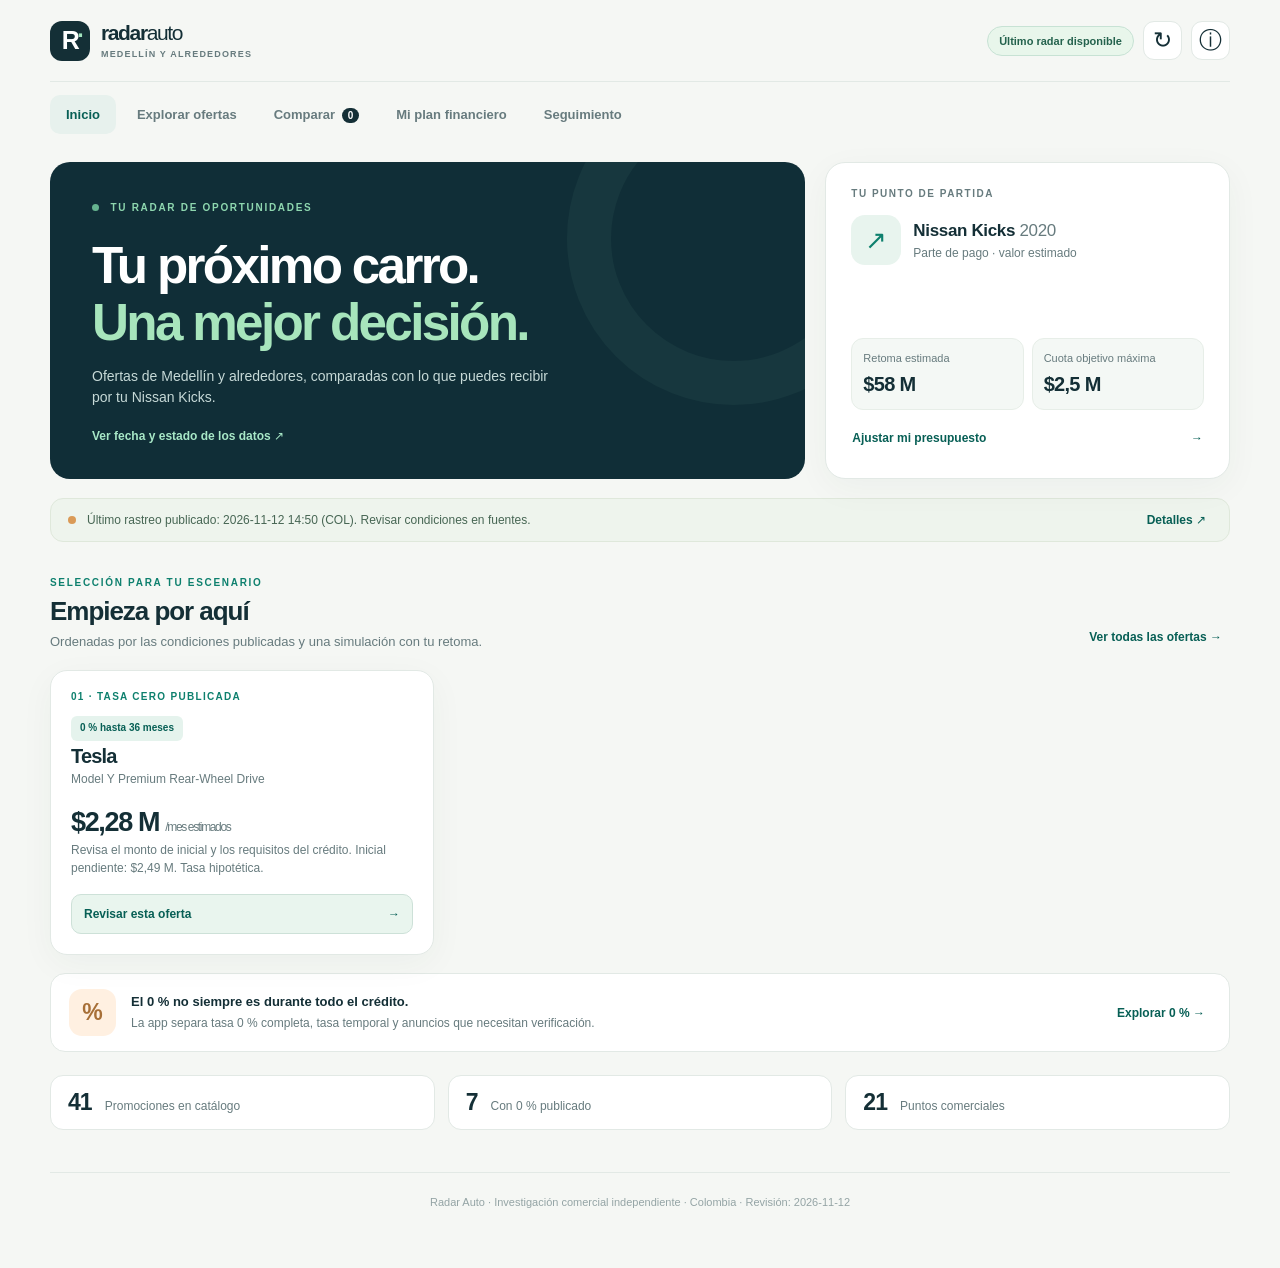
==== commit 21e8b0f3: "radar: actualizar promociones y app" ====
--- a/index.html
+++ b/index.html
@@ -81,7 +81,7 @@
 <div class="toast" id="toast" role="status" aria-live="polite"></div>
 <div class="sheet-overlay hidden" id="detailOverlay" role="presentation"><section class="detail-sheet" role="dialog" aria-modal="true" aria-labelledby="detailTitle"><div class="sheet-handle"></div><div class="sheet-header"><span class="overline" id="detailBrand"></span><button id="detailClose" class="icon-button" type="button" aria-label="Cerrar detalle">×</button></div><div id="detailBody"></div></section></div>
 <div class="sheet-overlay hidden" id="quoteOverlay"><section class="detail-sheet" role="dialog" aria-modal="true" aria-labelledby="quoteTitle"><div class="sheet-handle"></div><div class="sheet-header"><h2 id="quoteTitle">Cotización adicional</h2><button class="icon-button" id="quoteClose" type="button" aria-label="Cerrar">×</button></div><p class="muted">Opcional. El rastreador funciona sin subir ningún documento.</p><form id="quoteForm" class="form-fields quote-form"><label>Marca<input name="brand" required placeholder="Ej. Mazda"></label><label>Modelo<input name="model" required placeholder="Ej. CX-30 Touring"></label><label>Precio (millones COP)<input name="price" required type="number" min="1" step="0.01"></label><label>Beneficio o notas<input name="terms" placeholder="Ej. tasa 0 % hasta 24 meses"></label><label>URL de la oferta (opcional)<input name="source" type="url" placeholder="https://..."></label><button class="primary-btn full" type="submit">Guardar cotización</button></form></section></div>
-<script type="application/json" id="seed">{"updated_at": "2026-10-27", "disclaimer": "Investigación pública de octubre 2026. No hay confirmación de inventario, cotización individual o aprobación financiera. Precios 'desde' son referenciales; no descontar bonos dos veces.", "offers": [{"id": "auto-chevrolet-captiva-ev-2026-full-b5e5fc5", "brand": "Chevrolet", "model": "Captiva EV 2026", "type": "SUV", "fuel": "Sin precisar", "price": null, "price_status": "sin_cotizar", "benefit": "LEGAL VENCIDO · Tasa 0 % por 36 meses: por validar · Captiva EV 2026 Cuota inicial desde 50% Plazo del crédito: 36 meses. Tasa de interés beneficio: Del 0% n.m.v. Consulte aquí términos y condiciones Conoce más Pide tu créd", "scheme": "unverified_zero", "intro_months": 0, "intro_rate": 0, "after_rate": null, "max_months": 36, "min_down_pct": 50, "valid_until": "2026-09-30", "bonus": 0, "terms": "Terminos y Condiciones | GM Financial WhatsApp Chat Soy Cliente Contáctanos Mi Cuenta Paga en Línea Productos Todos los Productos Particulares Seminuevos Comerciales Flotas Promociones Seguros Todos los Seguros Seguro de Vida Deudor Seguro de Vida Premium Seguro de Vehículo Seguridad Mecánica Protección Financiera Quiénes somos Ayuda Preguntas Frecuentes Medios de Pago Protege tus Finanzas Visita Chevrolet Productos Todos los Productos Particulares Seminuevos Comerciales Flotas Promociones Seguros Todos los Seguros Seguro de Vida Deudor Seguro de Vida Premium Seguro de Vehículo Seguridad Mecánica Protección Financiera Ayuda Preguntas Frecuentes Medios de Pago Protege tus Finanzas Inicio Promociones Terminos y Condiciones 0% Intereses por toda la vida del crédito 36 Mese", "source": "https://www.gmfinancial.com.co/es-co/inicio/promociones/terminos-y-condiciones-.html", "landing_url": "https://www.gmfinancial.com.co/es-co/inicio/promociones.html", "source_name": "GM Financial — promociones y condiciones", "detected_at": "2026-11-11T21:53:24-05:00", "auto": true, "reliability": "legal_vencido", "verified": "ATENCIÓN: el documento legal consultado está vencido, aunque el anuncio siga visible.", "evidence": {"claim": "Captiva EV 2026 Cuota inicial desde 50% Plazo del crédito: 36 meses. Tasa de interés beneficio: Del 0% n.m.v. Consulte aquí términos y condiciones Conoce más Pide tu crédito sin salir de casa 0% Intereses por toda la vida del crédito", "legal": "Terminos y Condiciones | GM Financial WhatsApp Chat Soy Cliente Contáctanos Mi Cuenta Paga en Línea Productos Todos los Productos Particulares Seminuevos Comerciales Flotas Promociones Seguros Todos los Seguros Seguro de Vida Deudor Seguro de Vida Premium Seguro de Vehículo Seguridad Mecánica Protección Financiera Quiénes somos Ayuda Preguntas Frecuentes Medios de Pago Protege tus Finanzas Visita Chevrolet Productos Todos los Productos Particulares Seminuevos Comerciales Flotas Promociones Seguros Todos los Seguros Seguro de Vida Deudor Seguro de Vida Premium Seguro de Vehículo Seguridad Mecánica Protección Financiera Ayuda Preguntas Frecuentes Medios de Pago Protege tus Finanzas Inicio Promociones Terminos y Condiciones 0% Intereses por toda la vida del crédito 36 Mese", "legal_url": "https://www.gmfinancial.com.co/es-co/inicio/promociones/terminos-y-condiciones-.html"}}, {"id": "auto-chevrolet-captiva-ev-2026-intro-b5e5fc5", "brand": "Chevrolet", "model": "Captiva EV 2026", "type": "SUV", "fuel": "Sin precisar", "price": null, "price_status": "sin_cotizar", "benefit": "Captiva EV 2026 Cuota inicial desde 10% Plazo del crédito: 60 meses . Tasa de interés beneficio: Desde 0.85% n.m.v Plazo tasa beneficio: 12 meses. Tasa de interés perfil:", "scheme": "intro", "intro_months": 12, "intro_rate": 0, "after_rate": null, "max_months": 60, "min_down_pct": 10, "valid_until": null, "bonus": 0, "terms": "Captiva EV 2026 Cuota inicial desde 10% Plazo del crédito: 60 meses . Tasa de interés beneficio: Desde 0.85% n.m.v Plazo tasa beneficio: 12 meses. Tasa de interés perfil: Desde la cuota 13 Consulte aquí términos y condiciones Conoce más Pide tu crédito sin salir de casa Estrena con tasa de interés beneficio", "source": "https://www.gmfinancial.com.co/es-co/inicio/promociones.html", "landing_url": "https://www.gmfinancial.com.co/es-co/inicio/promociones.html", "source_name": "GM Financial — promociones y condiciones", "detected_at": "2026-11-11T21:53:24-05:00", "auto": true, "reliability": "condiciones_incompletas", "verified": "0 % inicial de 12 meses según anuncio; tasa desde la cuota 13 pendiente de confirmar.", "evidence": {"claim": "Captiva EV 2026 Cuota inicial desde 10% Plazo del crédito: 60 meses . Tasa de interés beneficio: Desde 0.85% n.m.v Plazo tasa beneficio: 12 meses. Tasa de interés perfil: Desde la cuota 13 Consulte aquí términos y condiciones Conoce más Pide tu crédito sin salir de casa Estrena con tasa de interés beneficio", "legal": "", "legal_url": null}}, {"id": "auto-chevrolet-captiva-phev-2026-full-b5e5fc5", "brand": "Chevrolet", "model": "Captiva PHEV 2026", "type": "SUV", "fuel": "Sin precisar", "price": null, "price_status": "sin_cotizar", "benefit": "LEGAL VENCIDO · Tasa 0 % por 36 meses: por validar · Captiva PHEV 2026 Cuota inicial desde 50% Plazo del crédito: 36 meses. Tasa de interés beneficio: Del 0% n.m.v . Consulte aquí términos y condiciones Conoce más Pide tu c", "scheme": "unverified_zero", "intro_months": 0, "intro_rate": 0, "after_rate": null, "max_months": 36, "min_down_pct": 50, "valid_until": "2026-09-30", "bonus": 0, "terms": "Terminos y Condiciones | GM Financial WhatsApp Chat Soy Cliente Contáctanos Mi Cuenta Paga en Línea Productos Todos los Productos Particulares Seminuevos Comerciales Flotas Promociones Seguros Todos los Seguros Seguro de Vida Deudor Seguro de Vida Premium Seguro de Vehículo Seguridad Mecánica Protección Financiera Quiénes somos Ayuda Preguntas Frecuentes Medios de Pago Protege tus Finanzas Visita Chevrolet Productos Todos los Productos Particulares Seminuevos Comerciales Flotas Promociones Seguros Todos los Seguros Seguro de Vida Deudor Seguro de Vida Premium Seguro de Vehículo Seguridad Mecánica Protección Financiera Ayuda Preguntas Frecuentes Medios de Pago Protege tus Finanzas Inicio Promociones Terminos y Condiciones 0% Intereses por toda la vida del crédito 36 Mese", "source": "https://www.gmfinancial.com.co/es-co/inicio/promociones/terminos-y-condiciones-.html", "landing_url": "https://www.gmfinancial.com.co/es-co/inicio/promociones.html", "source_name": "GM Financial — promociones y condiciones", "detected_at": "2026-11-11T21:53:24-05:00", "auto": true, "reliability": "legal_vencido", "verified": "ATENCIÓN: el documento legal consultado está vencido, aunque el anuncio siga visible.", "evidence": {"claim": "Captiva PHEV 2026 Cuota inicial desde 50% Plazo del crédito: 36 meses. Tasa de interés beneficio: Del 0% n.m.v . Consulte aquí términos y condiciones Conoce más Pide tu crédito sin salir de casa 0% Intereses por toda la vida del crédito", "legal": "Terminos y Condiciones | GM Financial WhatsApp Chat Soy Cliente Contáctanos Mi Cuenta Paga en Línea Productos Todos los Productos Particulares Seminuevos Comerciales Flotas Promociones Seguros Todos los Seguros Seguro de Vida Deudor Seguro de Vida Premium Seguro de Vehículo Seguridad Mecánica Protección Financiera Quiénes somos Ayuda Preguntas Frecuentes Medios de Pago Protege tus Finanzas Visita Chevrolet Productos Todos los Productos Particulares Seminuevos Comerciales Flotas Promociones Seguros Todos los Seguros Seguro de Vida Deudor Seguro de Vida Premium Seguro de Vehículo Seguridad Mecánica Protección Financiera Ayuda Preguntas Frecuentes Medios de Pago Protege tus Finanzas Inicio Promociones Terminos y Condiciones 0% Intereses por toda la vida del crédito 36 Mese", "legal_url": "https://www.gmfinancial.com.co/es-co/inicio/promociones/terminos-y-condiciones-.html"}}, {"id": "auto-chevrolet-captiva-phev-2026-intro-b5e5fc5", "brand": "Chevrolet", "model": "Captiva PHEV 2026", "type": "SUV", "fuel": "Sin precisar", "price": null, "price_status": "sin_cotizar", "benefit": "Captiva PHEV 2026 Cuota inicial desde 10% Plazo del crédito: 60 meses. Tasa de interés beneficio: Desde 0.85% n.m.v Plazo tasa beneficio: 12 meses. Tasa de interés perfil", "scheme": "intro", "intro_months": 12, "intro_rate": 0, "after_rate": null, "max_months": 60, "min_down_pct": 10, "valid_until": null, "bonus": 0, "terms": "Captiva PHEV 2026 Cuota inicial desde 10% Plazo del crédito: 60 meses. Tasa de interés beneficio: Desde 0.85% n.m.v Plazo tasa beneficio: 12 meses. Tasa de interés perfil: Desde la couta 13. Consulte aquí términos y condiciones Conoce más Pide tu crédito sin salir de casa Descubre más", "source": "https://www.gmfinancial.com.co/es-co/inicio/promociones.html", "landing_url": "https://www.gmfinancial.com.co/es-co/inicio/promociones.html", "source_name": "GM Financial — promociones y condiciones", "detected_at": "2026-11-11T21:53:24-05:00", "auto": true, "reliability": "condiciones_incompletas", "verified": "0 % inicial de 12 meses según anuncio; tasa desde la cuota 13 pendiente de confirmar.", "evidence": {"claim": "Captiva PHEV 2026 Cuota inicial desde 10% Plazo del crédito: 60 meses. Tasa de interés beneficio: Desde 0.85% n.m.v Plazo tasa beneficio: 12 meses. Tasa de interés perfil: Desde la couta 13. Consulte aquí términos y condiciones Conoce más Pide tu crédito sin salir de casa Descubre más", "legal": "", "legal_url": null}}, {"id": "auto-chevrolet-ofertas-y-oportunidades-chevrolet-f0cf9fb", "brand": "Chevrolet", "model": "Ofertas y Oportunidades Chevrolet", "type": "Sin clasificar", "fuel": "Sin precisar", "price": null, "price_status": "sin_cotizar", "benefit": "CHEVROLET Conoce los términos y condiciones de esta promoción aquí* Onix Sedán Spark EUV Captiva Híbrida Colorado", "scheme": "standard", "intro_months": 0, "intro_rate": 0, "after_rate": null, "max_months": null, "min_down_pct": 0, "valid_until": null, "bonus": 0, "terms": "CHEVROLET Conoce los términos y condiciones de esta promoción aquí* Onix Sedán Spark EUV Captiva Híbrida Colorado", "source": "https://www.chevrolet.com.co/ofertas-oportunidades", "landing_url": "https://www.chevrolet.com.co/ofertas-oportunidades", "source_name": "Chevrolet — oportunidades", "detected_at": "2026-11-11T21:53:24-05:00", "auto": true, "reliability": "promocion_detectada", "verified": "Campaña identificada automáticamente, condiciones por confirmar.", "evidence": {"claim": "CHEVROLET Conoce los términos y condiciones de esta promoción aquí* Onix Sedán Spark EUV Captiva Híbrida Colorado", "legal": "", "legal_url": null}}, {"id": "auto-chevrolet-onix-2027-intro-b5e5fc5", "brand": "Chevrolet", "model": "Onix 2027", "type": "Sedán", "fuel": "Sin precisar", "price": null, "price_status": "sin_cotizar", "benefit": "Tasa 0 % por 60 meses: por validar · Onix 2027 Cuota inicial desde 50% Plazo del crédito: 60 meses . Tasa de interés beneficio: Desde 0% n.m.v Plazo tasa beneficio: 12 meses Tasa de interés perfil: Desde la ", "scheme": "intro", "intro_months": 12, "intro_rate": 0, "after_rate": null, "max_months": 60, "min_down_pct": 50, "valid_until": null, "bonus": 0, "terms": "Onix 2027 Cuota inicial desde 50% Plazo del crédito: 60 meses . Tasa de interés beneficio: Desde 0% n.m.v Plazo tasa beneficio: 12 meses Tasa de interés perfil: Desde la cuota 13 Consulte aquí términos y condiciones Conoce más Pide tu crédito sin salir de casa Estrena con tasa de interés beneficio", "source": "https://www.gmfinancial.com.co/es-co/inicio/promociones.html", "landing_url": "https://www.gmfinancial.com.co/es-co/inicio/promociones.html", "source_name": "GM Financial — promociones y condiciones", "detected_at": "2026-11-11T21:53:24-05:00", "auto": true, "reliability": "condiciones_incompletas", "verified": "0 % inicial de 12 meses según anuncio; tasa desde la cuota 13 pendiente de confirmar.", "evidence": {"claim": "Onix 2027 Cuota inicial desde 50% Plazo del crédito: 60 meses . Tasa de interés beneficio: Desde 0% n.m.v Plazo tasa beneficio: 12 meses Tasa de interés perfil: Desde la cuota 13 Consulte aquí términos y condiciones Conoce más Pide tu crédito sin salir de casa Estrena con tasa de interés beneficio", "legal": "", "legal_url": null}}, {"id": "auto-chevrolet-sonic-2027-full-b5e5fc5", "brand": "Chevrolet", "model": "Sonic 2027", "type": "SUV", "fuel": "Sin precisar", "price": 87.99, "price_status": "referencia_por_verificar", "benefit": "LEGAL VENCIDO · Tasa 0 % por 60 meses: por validar · Sonic 2027 Cuota inicial desde 50% Plazo del crédito: 60 meses . Tasa de interés: Desde 0% n.m.v Consulte aquí términos y condiciones Conoce más Pide tu crédito sin salir", "scheme": "unverified_zero", "intro_months": 0, "intro_rate": 0, "after_rate": null, "max_months": 60, "min_down_pct": 50, "valid_until": "2026-09-30", "bonus": 0, "terms": "Terminos y Condiciones | GM Financial WhatsApp Chat Soy Cliente Contáctanos Mi Cuenta Paga en Línea Productos Todos los Productos Particulares Seminuevos Comerciales Flotas Promociones Seguros Todos los Seguros Seguro de Vida Deudor Seguro de Vida Premium Seguro de Vehículo Seguridad Mecánica Protección Financiera Quiénes somos Ayuda Preguntas Frecuentes Medios de Pago Protege tus Finanzas Visita Chevrolet Productos Todos los Productos Particulares Seminuevos Comerciales Flotas Promociones Seguros Todos los Seguros Seguro de Vida Deudor Seguro de Vida Premium Seguro de Vehículo Seguridad Mecánica Protección Financiera Ayuda Preguntas Frecuentes Medios de Pago Protege tus Finanzas Inicio Promociones Terminos y Condiciones Tasa desde 0% por 5 años GM Financial Colombia S.", "source": "https://www.gmfinancial.com.co/es-co/inicio/promociones/terminos-y-condiciones1.html", "landing_url": "https://www.gmfinancial.com.co/es-co/inicio/promociones.html", "source_name": "GM Financial — promociones y condiciones", "detected_at": "2026-11-11T21:53:24-05:00", "auto": true, "reliability": "legal_vencido", "verified": "ATENCIÓN: el documento legal consultado está vencido, aunque el anuncio siga visible. Precio referencial de la página oficial del modelo; confirmar versión.", "evidence": {"claim": "Sonic 2027 Cuota inicial desde 50% Plazo del crédito: 60 meses . Tasa de interés: Desde 0% n.m.v Consulte aquí términos y condiciones Conoce más Pide tu crédito sin salir de casa 0% Intereses por toda la vida del crédito", "legal": "Terminos y Condiciones | GM Financial WhatsApp Chat Soy Cliente Contáctanos Mi Cuenta Paga en Línea Productos Todos los Productos Particulares Seminuevos Comerciales Flotas Promociones Seguros Todos los Seguros Seguro de Vida Deudor Seguro de Vida Premium Seguro de Vehículo Seguridad Mecánica Protección Financiera Quiénes somos Ayuda Preguntas Frecuentes Medios de Pago Protege tus Finanzas Visita Chevrolet Productos Todos los Productos Particulares Seminuevos Comerciales Flotas Promociones Seguros Todos los Seguros Seguro de Vida Deudor Seguro de Vida Premium Seguro de Vehículo Seguridad Mecánica Protección Financiera Ayuda Preguntas Frecuentes Medios de Pago Protege tus Finanzas Inicio Promociones Terminos y Condiciones Tasa desde 0% por 5 años GM Financial Colombia S.", "legal_url": "https://www.gmfinancial.com.co/es-co/inicio/promociones/terminos-y-condiciones1.html"}, "price_source": "https://www.chevrolet.com.co/camionetas/sonic"}, {"id": "auto-chevrolet-spark-euv-2026-full-b5e5fc5", "brand": "Chevrolet", "model": "Spark EUV 2026", "type": "Sedán", "fuel": "Sin precisar", "price": null, "price_status": "sin_cotizar", "benefit": "LEGAL VENCIDO · Tasa 0 % por 36 meses: por validar · Spark EUV 2026 Cuota inicial desde 50% Plazo del crédito: 36 meses. Tasa de interés beneficio: Del 0% n.m.v. Consulte aquí términos y condiciones Conoce más Pide tu crédi", "scheme": "unverified_zero", "intro_months": 0, "intro_rate": 0, "after_rate": null, "max_months": 36, "min_down_pct": 50, "valid_until": "2026-09-30", "bonus": 0, "terms": "Terminos y Condiciones | GM Financial WhatsApp Chat Soy Cliente Contáctanos Mi Cuenta Paga en Línea Productos Todos los Productos Particulares Seminuevos Comerciales Flotas Promociones Seguros Todos los Seguros Seguro de Vida Deudor Seguro de Vida Premium Seguro de Vehículo Seguridad Mecánica Protección Financiera Quiénes somos Ayuda Preguntas Frecuentes Medios de Pago Protege tus Finanzas Visita Chevrolet Productos Todos los Productos Particulares Seminuevos Comerciales Flotas Promociones Seguros Todos los Seguros Seguro de Vida Deudor Seguro de Vida Premium Seguro de Vehículo Seguridad Mecánica Protección Financiera Ayuda Preguntas Frecuentes Medios de Pago Protege tus Finanzas Inicio Promociones Terminos y Condiciones 0% Intereses por toda la vida del crédito 36 Mese", "source": "https://www.gmfinancial.com.co/es-co/inicio/promociones/terminos-y-condiciones-.html", "landing_url": "https://www.gmfinancial.com.co/es-co/inicio/promociones.html", "source_name": "GM Financial — promociones y condiciones", "detected_at": "2026-11-11T21:53:24-05:00", "auto": true, "reliability": "legal_vencido", "verified": "ATENCIÓN: el documento legal consultado está vencido, aunque el anuncio siga visible.", "evidence": {"claim": "Spark EUV 2026 Cuota inicial desde 50% Plazo del crédito: 36 meses. Tasa de interés beneficio: Del 0% n.m.v. Consulte aquí términos y condiciones Conoce más Pide tu crédito sin salir de casa Estrena con tasa de interés beneficio", "legal": "Terminos y Condiciones | GM Financial WhatsApp Chat Soy Cliente Contáctanos Mi Cuenta Paga en Línea Productos Todos los Productos Particulares Seminuevos Comerciales Flotas Promociones Seguros Todos los Seguros Seguro de Vida Deudor Seguro de Vida Premium Seguro de Vehículo Seguridad Mecánica Protección Financiera Quiénes somos Ayuda Preguntas Frecuentes Medios de Pago Protege tus Finanzas Visita Chevrolet Productos Todos los Productos Particulares Seminuevos Comerciales Flotas Promociones Seguros Todos los Seguros Seguro de Vida Deudor Seguro de Vida Premium Seguro de Vehículo Seguridad Mecánica Protección Financiera Ayuda Preguntas Frecuentes Medios de Pago Protege tus Finanzas Inicio Promociones Terminos y Condiciones 0% Intereses por toda la vida del crédito 36 Mese", "legal_url": "https://www.gmfinancial.com.co/es-co/inicio/promociones/terminos-y-condiciones-.html"}}, {"id": "auto-chevrolet-spark-euv-2026-intro-b5e5fc5", "brand": "Chevrolet", "model": "Spark EUV 2026", "type": "Sedán", "fuel": "Sin precisar", "price": null, "price_status": "sin_cotizar", "benefit": "Spark EUV 2026 Cuota inicial desde 10% Plazo del crédito: 60 meses. Tasa de interés beneficio: Desde 0.85% n.m.v Plazo tasa beneficio: 12 meses Tasa de interés perfil: De", "scheme": "intro", "intro_months": 12, "intro_rate": 0, "after_rate": null, "max_months": 60, "min_down_pct": 10, "valid_until": null, "bonus": 0, "terms": "Spark EUV 2026 Cuota inicial desde 10% Plazo del crédito: 60 meses. Tasa de interés beneficio: Desde 0.85% n.m.v Plazo tasa beneficio: 12 meses Tasa de interés perfil: Desde la cuota 13 Consulte aquí términos y condiciones Conoce más Pide tu crédito sin salir de casa Estrena con tasa de interés beneficio", "source": "https://www.gmfinancial.com.co/es-co/inicio/promociones.html", "landing_url": "https://www.gmfinancial.com.co/es-co/inicio/promociones.html", "source_name": "GM Financial — promociones y condiciones", "detected_at": "2026-11-11T21:53:24-05:00", "auto": true, "reliability": "condiciones_incompletas", "verified": "0 % inicial de 12 meses según anuncio; tasa desde la cuota 13 pendiente de confirmar.", "evidence": {"claim": "Spark EUV 2026 Cuota inicial desde 10% Plazo del crédito: 60 meses. Tasa de interés beneficio: Desde 0.85% n.m.v Plazo tasa beneficio: 12 meses Tasa de interés perfil: Desde la cuota 13 Consulte aquí términos y condiciones Conoce más Pide tu crédito sin salir de casa Estrena con tasa de interés beneficio", "legal": "", "legal_url": null}}, {"id": "auto-chevrolet-tracker-2027-intro-b5e5fc5", "brand": "Chevrolet", "model": "Tracker 2027", "type": "SUV", "fuel": "Sin precisar", "price": null, "price_status": "sin_cotizar", "benefit": "Tasa 0 % por 60 meses: por validar · Tracker 2027 Cuota inicial desde 50% Plazo del crédito: 60 meses . Tasa de interés beneficio: Desde 0% n.m.v Plazo tasa beneficio: 12 meses Tasa de interés perfil: Desde ", "scheme": "intro", "intro_months": 12, "intro_rate": 0, "after_rate": null, "max_months": 60, "min_down_pct": 50, "valid_until": null, "bonus": 0, "terms": "Tracker 2027 Cuota inicial desde 50% Plazo del crédito: 60 meses . Tasa de interés beneficio: Desde 0% n.m.v Plazo tasa beneficio: 12 meses Tasa de interés perfil: Desde la cuota 13 Consulte aquí términos y condiciones Conoce más Pide tu crédito sin salir de casa Estrena con tasa de interés beneficio", "source": "https://www.gmfinancial.com.co/es-co/inicio/promociones.html", "landing_url": "https://www.gmfinancial.com.co/es-co/inicio/promociones.html", "source_name": "GM Financial — promociones y condiciones", "detected_at": "2026-11-11T21:53:24-05:00", "auto": true, "reliability": "condiciones_incompletas", "verified": "0 % inicial de 12 meses según anuncio; tasa desde la cuota 13 pendiente de confirmar.", "evidence": {"claim": "Tracker 2027 Cuota inicial desde 50% Plazo del crédito: 60 meses . Tasa de interés beneficio: Desde 0% n.m.v Plazo tasa beneficio: 12 meses Tasa de interés perfil: Desde la cuota 13 Consulte aquí términos y condiciones Conoce más Pide tu crédito sin salir de casa Estrena con tasa de interés beneficio", "legal": "", "legal_url": null}}, {"id": "auto-chevrolet-te-gusto-f0cf9fb", "brand": "Chevrolet", "model": "¿TE GUSTÓ?", "type": "Sin clasificar", "fuel": "Sin precisar", "price": null, "price_status": "sin_cotizar", "benefit": "Déjanos tus datos y un asesor se comunicará contigo. Consulta aquí Política de Privacidad 1 Conoce los términos y condiciones de esta promoción aquí", "scheme": "standard", "intro_months": 0, "intro_rate": 0, "after_rate": null, "max_months": null, "min_down_pct": 0, "valid_until": null, "bonus": 0, "terms": "Déjanos tus datos y un asesor se comunicará contigo. Consulta aquí Política de Privacidad 1 Conoce los términos y condiciones de esta promoción aquí", "source": "https://www.chevrolet.com.co/ofertas-oportunidades", "landing_url": "https://www.chevrolet.com.co/ofertas-oportunidades", "source_name": "Chevrolet — oportunidades", "detected_at": "2026-11-11T21:53:24-05:00", "auto": true, "reliability": "promocion_detectada", "verified": "Campaña identificada automáticamente, condiciones por confirmar.", "evidence": {"claim": "Déjanos tus datos y un asesor se comunicará contigo. Consulta aquí Política de Privacidad 1 Conoce los términos y condiciones de esta promoción aquí", "legal": "", "legal_url": null}}, {"id": "auto-kia-autoland-1-identificacion-del-organizador-7f7ede7", "brand": "Kia Autoland", "model": "1. IDENTIFICACIÓN DEL ORGANIZADOR", "type": "Sin clasificar", "fuel": "Sin precisar", "price": null, "price_status": "sin_cotizar", "benefit": "La presente promoción es organizada por METROKIA S.A., sociedad comercial identificada con NIT 830.078.966-6, con domicilio principal en Santa Marta, (en adelante, \"el Or", "scheme": "standard", "intro_months": 0, "intro_rate": 0, "after_rate": null, "max_months": null, "min_down_pct": 0, "valid_until": null, "bonus": 0, "terms": "La presente promoción es organizada por METROKIA S.A., sociedad comercial identificada con NIT 830.078.966-6, con domicilio principal en Santa Marta, (en adelante, \"el Organizador\" o \"METROKIA\"), quien actúa además en calidad de proveedor de las pastillas de freno genuinas KIA objeto del beneficio. La redención del beneficio se realizará a través de la red de concesionarios autorizados KIA a nivel nacional (en adelante, \"los Concesionarios\"), la cual podrá ser consultada en nuestra página WEB : https://kia.com.co/concesionarios, Los Concesionarios actúan como puntos autorizados de redención y prestan el servicio de instalación conforme a su propia relación comercial y de garantía frente al consumidor, sin que ello sustituya las obligaciones legales de garantía que corre", "source": "https://kia.autoland.com.co/terminos-y-condiciones", "landing_url": "https://kia.autoland.com.co/terminos-y-condiciones", "source_name": "Kia Autoland — condiciones concesionario Medellín", "detected_at": "2026-11-11T21:53:24-05:00", "auto": true, "reliability": "promocion_detectada", "verified": "Campaña identificada automáticamente, condiciones por confirmar.", "evidence": {"claim": "La presente promoción es organizada por METROKIA S.A., sociedad comercial identificada con NIT 830.078.966-6, con domicilio principal en Santa Marta, (en adelante, \"el Organizador\" o \"METROKIA\"), quien actúa además en calidad de proveedor de las pastillas de freno genuinas KIA objeto del beneficio. La redención del beneficio se realizará a través de la red de concesionarios aut", "legal": "", "legal_url": null}}, {"id": "auto-kia-autoland-2-bono-de-descuento-de-hasta-15-000-000-7f7ede7", "brand": "Kia Autoland", "model": "2. Bono de descuento de hasta $15.000.000", "type": "Sin clasificar", "fuel": "Sin precisar", "price": null, "price_status": "sin_cotizar", "benefit": "Se ofrecerán bonos de descuento de hasta QUINCE MILLONES DE PESOS ($15.000.000 COP), según la referencia, versión y condiciones comerciales aplicables. El monto máximo no", "scheme": "standard", "intro_months": 0, "intro_rate": 0, "after_rate": null, "max_months": null, "min_down_pct": 0, "valid_until": null, "bonus": 0, "terms": "Se ofrecerán bonos de descuento de hasta QUINCE MILLONES DE PESOS ($15.000.000 COP), según la referencia, versión y condiciones comerciales aplicables. El monto máximo no aplica necesariamente a todo el portafolio. Los bonos no son canjeables por dinero en efectivo ni acumulables con otras promociones, salvo autorización expresa de Autoland.", "source": "https://kia.autoland.com.co/terminos-y-condiciones", "landing_url": "https://kia.autoland.com.co/terminos-y-condiciones", "source_name": "Kia Autoland — condiciones concesionario Medellín", "detected_at": "2026-11-11T21:53:24-05:00", "auto": true, "reliability": "promocion_detectada", "verified": "Campaña identificada automáticamente, condiciones por confirmar.", "evidence": {"claim": "Se ofrecerán bonos de descuento de hasta QUINCE MILLONES DE PESOS ($15.000.000 COP), según la referencia, versión y condiciones comerciales aplicables. El monto máximo no aplica necesariamente a todo el portafolio. Los bonos no son canjeables por dinero en efectivo ni acumulables con otras promociones, salvo autorización expresa de Autoland.", "legal": "", "legal_url": null}}, {"id": "auto-kia-autoland-2-marco-normativo-aplicable-7f7ede7", "brand": "Kia Autoland", "model": "2. MARCO NORMATIVO APLICABLE", "type": "Sin clasificar", "fuel": "Sin precisar", "price": null, "price_status": "sin_cotizar", "benefit": "Esta promoción se rige por lo dispuesto en la Ley 1480 de 2012 (Estatuto del Consumidor), en especial los artículos relativos a información, publicidad y ofertas o promoc", "scheme": "standard", "intro_months": 0, "intro_rate": 0, "after_rate": null, "max_months": null, "min_down_pct": 0, "valid_until": null, "bonus": 0, "terms": "Esta promoción se rige por lo dispuesto en la Ley 1480 de 2012 (Estatuto del Consumidor), en especial los artículos relativos a información, publicidad y ofertas o promociones (arts. 23 a 31), por el Título II de la Circular Única de la Superintendencia de Industria y Comercio, y por la Ley 1581 de 2012 y el Decreto 1377 de 2013 en materia de protección de datos personales, en lo referente al tratamiento de la información de los consumidores a través de la aplicación IVUO.", "source": "https://kia.autoland.com.co/terminos-y-condiciones", "landing_url": "https://kia.autoland.com.co/terminos-y-condiciones", "source_name": "Kia Autoland — condiciones concesionario Medellín", "detected_at": "2026-11-11T21:53:24-05:00", "auto": true, "reliability": "promocion_detectada", "verified": "Campaña identificada automáticamente, condiciones por confirmar.", "evidence": {"claim": "Esta promoción se rige por lo dispuesto en la Ley 1480 de 2012 (Estatuto del Consumidor), en especial los artículos relativos a información, publicidad y ofertas o promociones (arts. 23 a 31), por el Título II de la Circular Única de la Superintendencia de Industria y Comercio, y por la Ley 1581 de 2012 y el Decreto 1377 de 2013 en materia de protección de datos personales, en ", "legal": "", "legal_url": null}}, {"id": "auto-kia-autoland-3-definiciones-7f7ede7", "brand": "Kia Autoland", "model": "3. DEFINICIONES", "type": "Sin clasificar", "fuel": "Sin precisar", "price": null, "price_status": "sin_cotizar", "benefit": "Campaña/Promoción: la oferta comercial descrita en este documento. Beneficio: el descuento del quince por ciento (15%) sobre el precio de venta al público de pastillas de", "scheme": "standard", "intro_months": 0, "intro_rate": 0, "after_rate": null, "max_months": null, "min_down_pct": 0, "valid_until": null, "bonus": 0, "terms": "Campaña/Promoción: la oferta comercial descrita en este documento. Beneficio: el descuento del quince por ciento (15%) sobre el precio de venta al público de pastillas de freno genuinas KIA. Consumidor: toda persona natural o jurídica que, como destinatario final, adquiera el Beneficio para satisfacer una necesidad propia, privada, familiar o doméstica, en los términos del artículo 5 numeral 3 de la Ley 1480 de 2012. Referencias Element: línea alternativa de repuestos KIA no genuinos, expresamente excluida del Beneficio.", "source": "https://kia.autoland.com.co/terminos-y-condiciones", "landing_url": "https://kia.autoland.com.co/terminos-y-condiciones", "source_name": "Kia Autoland — condiciones concesionario Medellín", "detected_at": "2026-11-11T21:53:24-05:00", "auto": true, "reliability": "promocion_detectada", "verified": "Campaña identificada automáticamente, condiciones por confirmar.", "evidence": {"claim": "Campaña/Promoción: la oferta comercial descrita en este documento. Beneficio: el descuento del quince por ciento (15%) sobre el precio de venta al público de pastillas de freno genuinas KIA. Consumidor: toda persona natural o jurídica que, como destinatario final, adquiera el Beneficio para satisfacer una necesidad propia, privada, familiar o doméstica, en los términos del artí", "legal": "", "legal_url": null}}, {"id": "auto-kia-autoland-3-tasa-de-financiacion-preferencial-desde-el-0-7f7ede7", "brand": "Kia Autoland", "model": "3. Tasa de financiación preferencial desde el 0%", "type": "Sin clasificar", "fuel": "Sin precisar", "price": null, "price_status": "sin_cotizar", "benefit": "Tasa 0 % por 0 meses: por validar · Se ofrecerán alternativas de financiación con tasas preferenciales desde el 0 %, sujetas a las referencias participantes, perfil crediticio del solicitante, estudio y apr", "scheme": "unverified_zero", "intro_months": 0, "intro_rate": 0, "after_rate": null, "max_months": null, "min_down_pct": 0, "valid_until": null, "bonus": 0, "terms": "Se ofrecerán alternativas de financiación con tasas preferenciales desde el 0 %, sujetas a las referencias participantes, perfil crediticio del solicitante, estudio y aprobación de la entidad financiera, plazo, cuota inicial y demás condiciones aplicables. La tasa y las condiciones definitivas deberán ser confirmadas por la entidad financiera.", "source": "https://kia.autoland.com.co/terminos-y-condiciones", "landing_url": "https://kia.autoland.com.co/terminos-y-condiciones", "source_name": "Kia Autoland — condiciones concesionario Medellín", "detected_at": "2026-11-11T21:53:24-05:00", "auto": true, "reliability": "condiciones_incompletas", "verified": "La tasa 0 % se anuncia, pero no se verificó su aplicación durante todo el plazo.", "evidence": {"claim": "Se ofrecerán alternativas de financiación con tasas preferenciales desde el 0 %, sujetas a las referencias participantes, perfil crediticio del solicitante, estudio y aprobación de la entidad financiera, plazo, cuota inicial y demás condiciones aplicables. La tasa y las condiciones definitivas deberán ser confirmadas por la entidad financiera.", "legal": "", "legal_url": null}}, {"id": "auto-kia-autoland-4-objeto-de-la-promocion-7f7ede7", "brand": "Kia Autoland", "model": "4. OBJETO DE LA PROMOCIÓN", "type": "Sin clasificar", "fuel": "Sin precisar", "price": null, "price_status": "sin_cotizar", "benefit": "Otorgar a los Consumidores un descuento del quince por ciento (15%) sobre el valor de venta al público de pastillas de freno genuinas KIA, con el fin de incentivar el uso", "scheme": "standard", "intro_months": 0, "intro_rate": 0, "after_rate": null, "max_months": null, "min_down_pct": 0, "valid_until": null, "bonus": 0, "terms": "Otorgar a los Consumidores un descuento del quince por ciento (15%) sobre el valor de venta al público de pastillas de freno genuinas KIA, con el fin de incentivar el uso de repuestos originales que garanticen la seguridad y el correcto funcionamiento de los vehículos de la marca.", "source": "https://kia.autoland.com.co/terminos-y-condiciones", "landing_url": "https://kia.autoland.com.co/terminos-y-condiciones", "source_name": "Kia Autoland — condiciones concesionario Medellín", "detected_at": "2026-11-11T21:53:24-05:00", "auto": true, "reliability": "promocion_detectada", "verified": "Campaña identificada automáticamente, condiciones por confirmar.", "evidence": {"claim": "Otorgar a los Consumidores un descuento del quince por ciento (15%) sobre el valor de venta al público de pastillas de freno genuinas KIA, con el fin de incentivar el uso de repuestos originales que garanticen la seguridad y el correcto funcionamiento de los vehículos de la marca.", "legal": "", "legal_url": null}}, {"id": "auto-kia-autoland-4-ruleta-de-premios-7f7ede7", "brand": "Kia Autoland", "model": "4. Ruleta de premios", "type": "Sin clasificar", "fuel": "Sin precisar", "price": null, "price_status": "sin_cotizar", "benefit": "Durante Kia Fest by Autoland, los clientes que cumplan con las condiciones de participación podrán acceder a la dinámica de la ruleta de premios y ganar uno de los siguie", "scheme": "standard", "intro_months": 0, "intro_rate": 0, "after_rate": null, "max_months": null, "min_down_pct": 0, "valid_until": "2026-10-18", "bonus": 0, "terms": "Durante Kia Fest by Autoland, los clientes que cumplan con las condiciones de participación podrán acceder a la dinámica de la ruleta de premios y ganar uno de los siguientes beneficios: Bono de gasolina por valor de $100.000 COP. Bono de gasolina por valor de $200.000 COP. Bono de descuento por valor de $1.000.000 COP. Sombrilla. Servicio de telemetría gratis durante un (1) año. Opción de realizar un (1) giro adicional en la ruleta. Condiciones de participación y entrega de premios: El vehículo nuevo Kia deberá separarse entre el 14 y el 18 de octubre de 2026, ambas fechas inclusive.", "source": "https://kia.autoland.com.co/terminos-y-condiciones", "landing_url": "https://kia.autoland.com.co/terminos-y-condiciones", "source_name": "Kia Autoland — condiciones concesionario Medellín", "detected_at": "2026-11-11T21:53:24-05:00", "auto": true, "reliability": "legal_vencido", "verified": "ATENCIÓN: el documento legal consultado está vencido, aunque el anuncio siga visible.", "evidence": {"claim": "Durante Kia Fest by Autoland, los clientes que cumplan con las condiciones de participación podrán acceder a la dinámica de la ruleta de premios y ganar uno de los siguientes beneficios: Bono de gasolina por valor de $100.000 COP. Bono de gasolina por valor de $200.000 COP. Bono de descuento por valor de $1.000.000 COP. Sombrilla. Servicio de telemetría gratis durante un (1) añ", "legal": "", "legal_url": null}}, {"id": "auto-kia-autoland-5-beneficio-gopass-bogota-7f7ede7", "brand": "Kia Autoland", "model": "5. Beneficio Gopass – (Bogotá)", "type": "Sin clasificar", "fuel": "Sin precisar", "price": null, "price_status": "sin_cotizar", "benefit": "Beneficio válido únicamente para clientes de la sede Bogotá que adquieran un vehículo Kia durante la vigencia de la actividad. Aplica exclusivamente para cuentas nuevas r", "scheme": "standard", "intro_months": 0, "intro_rate": 0, "after_rate": null, "max_months": null, "min_down_pct": 0, "valid_until": null, "bonus": 0, "terms": "Beneficio válido únicamente para clientes de la sede Bogotá que adquieran un vehículo Kia durante la vigencia de la actividad. Aplica exclusivamente para cuentas nuevas registradas en Autoland. Autoland realizará la instalación del TAG Gopass y la activación de una cuenta nueva registrada en Autoland. El beneficio incluye un (1) mes de Membresía Gopass Premium gratis y un bono de gasolina de $50.000, sujeto a los términos y condiciones vigentes de Gopass. Autoland únicamente se responsabiliza por la instalación del TAG y la activación de la cuenta. Cualquier reclamación relacionada con el servicio, beneficios, cobros, funcionamiento del TAG o de la plataforma Gopass deberá realizarse directamente ante Gopass. La Membresía Gopass Premium es gratuita durante el primer mes", "source": "https://kia.autoland.com.co/terminos-y-condiciones", "landing_url": "https://kia.autoland.com.co/terminos-y-condiciones", "source_name": "Kia Autoland — condiciones concesionario Medellín", "detected_at": "2026-11-11T21:53:24-05:00", "auto": true, "reliability": "promocion_detectada", "verified": "Campaña identificada automáticamente, condiciones por confirmar.", "evidence": {"claim": "Beneficio válido únicamente para clientes de la sede Bogotá que adquieran un vehículo Kia durante la vigencia de la actividad. Aplica exclusivamente para cuentas nuevas registradas en Autoland. Autoland realizará la instalación del TAG Gopass y la activación de una cuenta nueva registrada en Autoland. El beneficio incluye un (1) mes de Membresía Gopass Premium gratis y un bono ", "legal": "", "legal_url": null}}, {"id": "auto-kia-autoland-6-mecanica-y-condiciones-de-participacion-7f7ede7", "brand": "Kia Autoland", "model": "6. MECÁNICA Y CONDICIONES DE PARTICIPACIÓN", "type": "Sin clasificar", "fuel": "Sin precisar", "price": null, "price_status": "sin_cotizar", "benefit": "6.1. La Campaña será divulgada a través de la aplicación IVUO y estará disponible únicamente en la red de concesionarios autorizados KIA a nivel nacional. 6.2. Para acced", "scheme": "standard", "intro_months": 0, "intro_rate": 0, "after_rate": null, "max_months": null, "min_down_pct": 0, "valid_until": null, "bonus": 0, "terms": "6.1. La Campaña será divulgada a través de la aplicación IVUO y estará disponible únicamente en la red de concesionarios autorizados KIA a nivel nacional. 6.2. Para acceder al Beneficio, el Consumidor deberá presentarse en un concesionario autorizado KIA y solicitar la aplicación del descuento sobre la compra de pastillas de freno genuinas KIA, en los términos, canales y con los soportes que cada concesionario defina para la validación de la promoción. 6.3. El Beneficio se hace efectivo al momento de la compra y no genera derecho a reembolso, devolución en dinero o compensación distinta al descuento aquí descrito.", "source": "https://kia.autoland.com.co/terminos-y-condiciones", "landing_url": "https://kia.autoland.com.co/terminos-y-condiciones", "source_name": "Kia Autoland — condiciones concesionario Medellín", "detected_at": "2026-11-11T21:53:24-05:00", "auto": true, "reliability": "promocion_detectada", "verified": "Campaña identificada automáticamente, condiciones por confirmar.", "evidence": {"claim": "6.1. La Campaña será divulgada a través de la aplicación IVUO y estará disponible únicamente en la red de concesionarios autorizados KIA a nivel nacional. 6.2. Para acceder al Beneficio, el Consumidor deberá presentarse en un concesionario autorizado KIA y solicitar la aplicación del descuento sobre la compra de pastillas de freno genuinas KIA, en los términos, canales y con lo", "legal": "", "legal_url": null}}, {"id": "auto-kia-autoland-7-planes-de-financiacion-y-asesoria-comercial-7f7ede7", "brand": "Kia Autoland", "model": "7. Planes de financiación y asesoría comercial", "type": "Sin clasificar", "fuel": "Sin precisar", "price": null, "price_status": "sin_cotizar", "benefit": "Autoland brindará asesoría sobre las alternativas de financiación disponibles. Las condiciones definitivas dependerán de la referencia seleccionada, la oferta vigente y l", "scheme": "standard", "intro_months": 0, "intro_rate": 0, "after_rate": null, "max_months": null, "min_down_pct": 0, "valid_until": null, "bonus": 0, "terms": "Autoland brindará asesoría sobre las alternativas de financiación disponibles. Las condiciones definitivas dependerán de la referencia seleccionada, la oferta vigente y la aprobación de la entidad financiera correspondiente.", "source": "https://kia.autoland.com.co/terminos-y-condiciones", "landing_url": "https://kia.autoland.com.co/terminos-y-condiciones", "source_name": "Kia Autoland — condiciones concesionario Medellín", "detected_at": "2026-11-11T21:53:24-05:00", "auto": true, "reliability": "promocion_detectada", "verified": "Campaña identificada automáticamente, condiciones por confirmar.", "evidence": {"claim": "Autoland brindará asesoría sobre las alternativas de financiación disponibles. Las condiciones definitivas dependerán de la referencia seleccionada, la oferta vigente y la aprobación de la entidad financiera correspondiente.", "legal": "", "legal_url": null}}, {"id": "auto-nissan-vigencia-4-de-noviembre-de-2026-al-30-de-noviembre-de-2-c914ce7", "brand": "Nissan", "model": "VIGENCIA: 4 DE NOVIEMBRE DE 2026 AL 30 DE NOVIEMBRE DE 2026", "type": "Sin clasificar", "fuel": "Sin precisar", "price": null, "price_status": "sin_cotizar", "benefit": "OCTUBRE 2026 Los siguientes bonos y beneficios estarán disponibles en todas las vitrinas de DISTRIBUIDORA NISSAN S.A a nivel nacional. La vigencia de estos bonos y benefi", "scheme": "standard", "intro_months": 0, "intro_rate": 0, "after_rate": null, "max_months": null, "min_down_pct": 0, "valid_until": "2026-11-30", "bonus": 0, "terms": "OCTUBRE 2026 Los siguientes bonos y beneficios estarán disponibles en todas las vitrinas de DISTRIBUIDORA NISSAN S.A a nivel nacional. La vigencia de estos bonos y beneficios comprende entre el 4 de noviembre de 2026 y el 30 de noviembre de 2026. Los bonos y beneficios podrán variar según la versión del modelo de interés. Los bonos aplican sobre el precio del vehículo. Las imágenes son de carácter ilustrativo y de referencia, las versiones comercializadas en Colombia pueden variar en colores y accesorios según las distintas versiones. Los bonos, descuentos y beneficios no podrán ser redimidos en dinero o intercambiables por otro bien o servicio, y tampoco serán acumulables con otros descuentos o promociones. 1. Frontier Gasolina Bono de $2.000.000* SOAT Gratis ** * Apli", "source": "https://www.nissan.com.co/terminos-y-condiciones/bonos-y-beneficios-noviembre-2026.html", "landing_url": "https://www.nissan.com.co/terminos-y-condiciones/bonos-y-beneficios-noviembre-2026.html", "source_name": "Nissan — beneficios nacionales", "detected_at": "2026-11-11T21:53:24-05:00", "auto": true, "reliability": "promocion_detectada", "verified": "Campaña identificada automáticamente, condiciones por confirmar.", "evidence": {"claim": "OCTUBRE 2026 Los siguientes bonos y beneficios estarán disponibles en todas las vitrinas de DISTRIBUIDORA NISSAN S.A a nivel nacional. La vigencia de estos bonos y beneficios comprende entre el 4 de noviembre de 2026 y el 30 de noviembre de 2026. Los bonos y beneficios podrán variar según la versión del modelo de interés. Los bonos aplican sobre el precio del vehículo. Las imág", "legal": "", "legal_url": null}}, {"id": "auto-nissan-vigencia-2-de-octubre-de-2026-al-31-de-octubre-de-2026-1fee7c1", "brand": "Nissan", "model": "VIGENCIA: 2 DE OCTUBRE DE 2026 AL 31 DE OCTUBRE DE 2026", "type": "Sin clasificar", "fuel": "Sin precisar", "price": null, "price_status": "sin_cotizar", "benefit": "OCTUBRE 2026 Los siguientes bonos y beneficios estarán disponibles en todas las vitrinas de DISTRIBUIDORA NISSAN S.A a nivel nacional. La vigencia de estos bonos y benefi", "scheme": "standard", "intro_months": 0, "intro_rate": 0, "after_rate": null, "max_months": null, "min_down_pct": 0, "valid_until": "2026-10-31", "bonus": 0, "terms": "OCTUBRE 2026 Los siguientes bonos y beneficios estarán disponibles en todas las vitrinas de DISTRIBUIDORA NISSAN S.A a nivel nacional. La vigencia de estos bonos y beneficios comprende entre el 2 de Octubre de 2026 y el 31 de Octubre de 2026. Los bonos y beneficios podrán variar según la versión del modelo de interés. Los bonos aplican sobre el precio del vehículo. Las imágenes son de carácter ilustrativo y de referencia, las versiones comercializadas en Colombia pueden variar en colores y accesorios según las distintas versiones. Los bonos, descuentos y beneficios no podrán ser redimidos en dinero o intercambiables por otro bien o servicio, y tampoco serán acumulables con otros descuentos o promociones. 1. Frontier Gasolina Bono de $2.000.000 * Matricula con SOAT Grati", "source": "https://www.nissan.com.co/terminos-y-condiciones/bonos-y-beneficios-octubre-2026.html", "landing_url": "https://www.nissan.com.co/terminos-y-condiciones/bonos-y-beneficios-octubre-2026.html", "source_name": "Nissan — beneficios nacionales", "detected_at": "2026-10-31T20:01:47-05:00", "auto": true, "reliability": "retirada_o_no_encontrada", "verified": "No se detecta actualmente en fuente", "evidence": {"claim": "OCTUBRE 2026 Los siguientes bonos y beneficios estarán disponibles en todas las vitrinas de DISTRIBUIDORA NISSAN S.A a nivel nacional. La vigencia de estos bonos y beneficios comprende entre el 2 de Octubre de 2026 y el 31 de Octubre de 2026. Los bonos y beneficios podrán variar según la versión del modelo de interés. Los bonos aplican sobre el precio del vehículo. Las imágenes", "legal": "", "legal_url": null}, "auto_stale": true}, {"id": "tesla-model-y", "brand": "Tesla", "model": "Model Y Premium Rear-Wheel Drive", "type": "SUV", "fuel": "Eléctrico", "price": 120.99, "price_status": "vigente", "benefit": "0 % E.A. hasta 36 meses sobre el saldo financiado", "scheme": "full_zero", "intro_months": 0, "intro_rate": 0, "after_rate": 0, "max_months": 36, "min_down_pct": 50, "valid_until": "2026-12-31", "bonus": 0, "terms": "Santander: cuota inicial mínima 50 %, hasta 36 meses a tasa fija 0 % E.A., pedidos desde 22/10 hasta 31/12/2026, entrega antes del 31/12/2026. Precio $120,99 M de configurador Tesla, incluye transporte y registro. Otros cargos y seguros no incluidos en cuota. Aceptación de Nissan Kicks como parte de pago NO verificada.", "source": "https://www.tesla.com/es_co/modely/design?financeModalTab=finance_options&modal=finance", "verified": "Financiación oficial publicada; evaluación de crédito y disponibilidad requeridas."}, {"id": "tesla-model-3", "brand": "Tesla", "model": "Model 3 Premium tracción trasera", "type": "Sedán", "fuel": "Eléctrico", "price": 114.99, "price_status": "referencia_vencida", "benefit": "0 % E.A. hasta 36 meses (precio anterior por confirmar)", "scheme": "full_zero", "intro_months": 0, "intro_rate": 0, "after_rate": 0, "max_months": 36, "min_down_pct": 50, "valid_until": "2026-12-31", "bonus": 0, "terms": "Campaña de Santander 0 % EA hasta 36 meses, cuota inicial >= 50 %, para Model 3 y Model Y; pedidos y entrega antes 31/12/2026. El precio desde $114,99 M es un dato de lista comprobado por tercero en septiembre 2026, NO precio Tesla octubre verificado. Confirmar configuración y precio final. Retoma directa Kicks NO confirmada.", "source": "https://www.tesla.com/es_co/model3/design", "price_source": "https://autoselectricos.com/co/carros/tesla-model-3/", "verified": "Interés 0 % vigente; precio referencial histórico."}, {"id": "byd-yuan-plus", "brand": "BYD", "model": "Yuan Plus (versión por cotizar)", "type": "SUV", "fuel": "Eléctrico", "price": null, "price_status": "sin_cotizar", "benefit": "Moevo Medellín y Marautos anuncian desde 0 % hasta 36 meses; solicitar T&C", "scheme": "unverified_zero", "intro_months": 0, "intro_rate": 0, "after_rate": null, "max_months": 36, "min_down_pct": 50, "valid_until": null, "bonus": 0, "terms": "Promoción divulgada por medios el 27/oct/2026 para distribuidores específicos: 50 % inicial, hasta 36 meses, Banco Finandina en comunicado de Marautos. No hay documento de condiciones contractual completo ni vigencia verificable: NO asumir tasa 0% aprobada ni mes de vencimiento. Precio solo en cotización.", "source": "https://www.elcolombiano.com/negocios/byd-y-tesla-bajan-tasas-de-interes-en-que-carros-HN42830676", "verified": "Oferta local reportada; documentación oficial de la promoción no verificada."}, {"id": "kia-k3-cross", "brand": "Kia", "model": "K3 Cross Vibrant MT 2027", "type": "Crossover", "fuel": "Gasolina", "price": 78.99, "price_status": "vigente", "benefit": "Tasa desde 0 % M.V. durante 6 meses", "scheme": "intro", "intro_months": 6, "intro_rate": 0, "after_rate": null, "min_down_pct": 30, "valid_until": "2026-10-31", "bonus": 0, "bonus_note": "No se reportó bono de precio en esta referencia.", "terms": "Cuota inicial desde el 30 %, perfil hasta AA, plazo hasta 72 meses sin residual; desde mes 7 tasa vigente, no publicada en la campaña. Seguros no incluidos.", "source": "https://kia.com.co/noticias/legales-campanas-octubre-2026", "verified": "Términos nacionales vigentes; aplicación y disponibilidad local por confirmar."}, {"id": "kia-k3-sedan", "brand": "Kia", "model": "K3 Sedán Desire MT 2027", "type": "Sedán", "fuel": "Gasolina", "price": 72.99, "price_status": "vigente", "benefit": "Tasa desde 0 % M.V. durante 6 meses", "scheme": "intro", "intro_months": 6, "intro_rate": 0, "after_rate": null, "min_down_pct": 30, "valid_until": "2026-10-31", "bonus": 0, "terms": "Cuota inicial desde 30 %, plazo hasta 72 meses; tasa posterior no indicada y seguros adicionales.", "source": "https://kia.com.co/noticias/legales-campanas-octubre-2026", "verified": "Campaña nacional; validar concesionario."}, {"id": "kia-ev5", "brand": "Kia", "model": "EV5 Light 2027", "type": "SUV", "fuel": "Eléctrico", "price": 139.99, "price_status": "vigente", "benefit": "Tasa desde 0 % M.V. durante 6 meses", "scheme": "intro", "intro_months": 6, "intro_rate": 0, "after_rate": null, "min_down_pct": 30, "valid_until": "2026-10-31", "bonus": 0, "terms": "Promoción Finandina desde 0 % 6 meses; después tasa vigente no especificada; no equivale a 0 % todo el crédito.", "source": "https://kia.com.co/noticias/legales-campanas-octubre-2026", "verified": "Campaña nacional; confirmar versión e inventario."}, {"id": "kia-sonet", "brand": "Kia", "model": "Sonet Vibrant MT 2027", "type": "SUV", "fuel": "Gasolina", "price": 88.99, "price_status": "vigente", "benefit": "Bono matrícula anunciado de $1 millón; tasa 0 % no verificada", "scheme": "standard", "intro_months": 0, "intro_rate": null, "after_rate": null, "min_down_pct": 0, "valid_until": "2026-10-31", "bonus": 1, "bonus_note": "Bono de matrícula, NO aplicarlo como descuento al precio del vehículo.", "terms": "Bono matrícula de 1 millón para todas las versiones, sujeto a condiciones. Sin financiación 0 % publicada para esta versión.", "source": "https://kia.com.co/noticias/legales-campanas-octubre-2026", "verified": "Campaña nacional; verificar condición del bono."}, {"id": "kia-sportage", "brand": "Kia", "model": "Sportage Desire gasolina 2027", "type": "SUV", "fuel": "Gasolina", "price": 125.99, "price_status": "vigente", "benefit": "Tasa especial desde 0,70 % M.V. por 6 meses; después otra tasa", "scheme": "intro", "intro_months": 6, "intro_rate": 0.7, "after_rate": null, "min_down_pct": 30, "valid_until": "2026-10-31", "bonus": 0, "terms": "0,70 % M.V. es tasa promocional, NO 0 %. Exige desde 30 % inicial; tasa posterior por confirmar.", "source": "https://kia.com.co/noticias/legales-campanas-octubre-2026", "verified": "Campaña nacional; se requiere cotización del crédito."}, {"id": "geely-ex5-se", "brand": "Geely", "model": "EX5 SE 2027", "type": "SUV", "fuel": "Eléctrico", "price": 89.99, "price_status": "vigente", "benefit": "0 % M.V. los primeros 6 meses; desde 1,45 % M.V. después", "scheme": "intro", "intro_months": 6, "intro_rate": 0, "after_rate": 1.45, "min_down_pct": 0, "valid_until": "2026-10-31", "bonus": 0, "terms": "Financiación hasta 100 %, sujeto a perfil y contratación de seguros con Sufi para acceder a tasa anunciada; cargos mensuales de seguros aparte.", "source": "https://geely.com.co/terminos-y-condiciones/", "verified": "Términos nacionales de octubre publicados."}, {"id": "geely-starray", "brand": "Geely", "model": "Starray EM-i Pro 2027", "type": "SUV", "fuel": "Híbrido enchufable", "price": 125.99, "price_status": "vigente", "benefit": "0 % M.V. los primeros 6 meses; desde 1,45 % M.V. después", "scheme": "intro", "intro_months": 6, "intro_rate": 0, "after_rate": 1.45, "min_down_pct": 0, "valid_until": "2026-10-31", "bonus": 0, "terms": "Tasa desde 1,45 % M.V. desde mes 7 con seguros ligados a campaña. Plazo hasta 72 meses sujeto a aprobación.", "source": "https://geely.com.co/terminos-y-condiciones/", "verified": "Promoción nacional vigente por términos publicados."}, {"id": "geely-ex2", "brand": "Geely", "model": "EX2 Pro 2027", "type": "Compacto", "fuel": "Eléctrico", "price": 69.99, "price_status": "vigente", "benefit": "Bono de $2 millones; tasa cero no confirmada", "scheme": "standard", "intro_months": 0, "intro_rate": null, "after_rate": null, "min_down_pct": 0, "valid_until": "2026-10-31", "bonus": 2, "bonus_note": "No restar el bono automáticamente: verificar si el precio de oferta ya lo incluye.", "terms": "Bono de precio válido solo para EX2 Pro, no acumulable con otras promociones.", "source": "https://geely.com.co/terminos-y-condiciones/", "verified": "Oferta nacional; precio neto por confirmar en cotización."}, {"id": "nissan-kait", "brand": "Nissan", "model": "Kait Sense 2027", "type": "SUV", "fuel": "Gasolina", "price": 85.99, "price_status": "vigente", "benefit": "Bono anunciado de $2 millones + matrícula/SOAT; sin tasa 0 % verificada", "scheme": "standard", "intro_months": 0, "intro_rate": null, "after_rate": null, "min_down_pct": 0, "valid_until": "2026-10-31", "bonus": 2, "bonus_note": "Confirmar si el bono ya se refleja en precio desde $85,99 M.", "terms": "Bono de $2 M para Sense, Sense Plus y Advance; matrícula + SOAT según referencias indicadas. No acumulable con otras promociones.", "source": "https://www.nissan.com.co/terminos-y-condiciones/bonos-y-beneficios-octubre-2026.html", "verified": "Campaña nacional válida a octubre 31."}, {"id": "nissan-kicks", "brand": "Nissan", "model": "Kicks Sense CVT 2027", "type": "SUV", "fuel": "Gasolina", "price": 117.99, "price_status": "referencia_vencida", "benefit": "Matrícula y SOAT octubre; precio visible corresponde a septiembre", "scheme": "standard", "intro_months": 0, "intro_rate": null, "after_rate": null, "min_down_pct": 0, "valid_until": "2026-10-31", "bonus": 0, "terms": "El precio de $117,99 M fue publicado con vigencia hasta septiembre 30. El beneficio octubre nacional es matrícula/SOAT. Reconfirmar el precio actual antes de comparar.", "source": "https://www.nissan.com.co/vehiculos/nuevos/kicks.html", "benefit_source": "https://www.nissan.com.co/terminos-y-condiciones/bonos-y-beneficios-octubre-2026.html", "verified": "Precio no vigente: mostrar solo para referencia y revisión."}, {"id": "nissan-qashqai", "brand": "Nissan", "model": "Qashqai e-POWER Advance Plus 2027", "type": "SUV", "fuel": "Híbrido serie", "price": 134.99, "price_status": "vigente", "benefit": "Precio de campaña desde $134,99 M; sin 0 % verificado", "scheme": "standard", "intro_months": 0, "intro_rate": null, "after_rate": null, "min_down_pct": 0, "valid_until": "2026-10-31", "bonus": 0, "terms": "Precio para Advance Plus en campaña octubre; confirmar oferta financiera personalizada.", "source": "https://www.nissan.com.co/terminos-y-condiciones/bonos-y-beneficios-octubre-2026.html", "verified": "Condición nacional publicada."}, {"id": "nissan-xtrail", "brand": "Nissan", "model": "X-Trail e-POWER Sense 2027", "type": "SUV", "fuel": "Híbrido serie", "price": 157.99, "price_status": "vigente", "benefit": "Bono $3 M, matrícula/SOAT y póliza 1 año; sin 0 % verificado", "scheme": "standard", "intro_months": 0, "intro_rate": null, "after_rate": null, "min_down_pct": 0, "valid_until": "2026-10-31", "bonus": 3, "bonus_note": "No restar bono sin cotización neta; verificar acumulación.", "terms": "Póliza por un año y bonos específicos por versión. Confirmar precio final y compatibilidad.", "source": "https://www.nissan.com.co/terminos-y-condiciones/bonos-y-beneficios-octubre-2026.html", "verified": "Campaña nacional; cotizar."}, {"id": "suzuki-jimny", "brand": "Suzuki", "model": "Jimny 5 puertas GLX MT 2027", "type": "SUV 4x4", "fuel": "Gasolina", "price": 125.99, "price_status": "referencia_vencida", "benefit": "6 meses de gracia a capital e intereses al 0 %; luego intereses", "scheme": "grace", "intro_months": 6, "intro_rate": 0, "after_rate": null, "min_down_pct": 50, "valid_until": "2026-10-31", "bonus": 0, "terms": "Plan 0 % Jimny: préstamo máximo 50 %, 6 meses de gracia sin pagar capital ni intereses; seguros iniciales anticipados. Precio $125,99 M corresponde a página con bono hasta sep 30, RECONFIRMAR precio octubre.", "source": "https://www.suzukiautos.com.co/info/terminos-y-condiciones", "price_source": "https://www.suzukiautos.com.co/suzuki-jimny-5-puertas/p", "verified": "Plan octubre vigente; precio anterior pendiente de confirmar."}, {"id": "renault-koleos", "brand": "Renault", "model": "Koleos E-Tech (versión por cotizar)", "type": "SUV", "fuel": "Híbrido", "price": null, "price_status": "sin_cotizar", "benefit": "6 meses de gracia total al 0 %; después tasa de crédito", "scheme": "grace", "intro_months": 6, "intro_rate": 0, "after_rate": null, "min_down_pct": 50, "valid_until": "2026-10-31", "bonus": 0, "terms": "Cuota inicial superior al 50 %, seis meses sin pagos de capital/intereses; seguros/gastos exigidos. Tasa posterior según perfil, fija o IBR. Precio pendiente de cotizar.", "source": "https://www.renault.com.co/legales.html", "verified": "Campaña nacional; precio y viabilidad pendientes."}, {"id": "kia-ev2", "brand": "Kia", "model": "EV2 Air 2027", "type": "SUV compacta", "fuel": "Eléctrico", "price": 89.99, "price_status": "vigente", "benefit": "Precio publicado desde $89,99 M; 0 % no verificado", "scheme": "standard", "intro_months": 0, "intro_rate": null, "after_rate": null, "min_down_pct": 0, "valid_until": "2026-10-31", "bonus": 0, "terms": "No se encontró financiación a 0 % para esta versión en condiciones consultadas.", "source": "https://kia.com.co/noticias/legales-campanas-octubre-2026", "verified": "Precio nacional publicado; local por verificar."}], "dealers": [{"name": "Tesla Medellín — El Tesoro", "brand": "Tesla", "city": "Medellín", "address": "Carrera 25A #1 Sur-45, C.C. El Tesoro", "map": "https://www.tesla.com/es_es/findus/list/stores/Colombia"}, {"name": "BYD Moevo — Rivana", "brand": "BYD", "city": "Medellín", "address": "Carrera 48 #20-49, Edificio Rivana Local 5", "map": "https://moevo.co/ubicanos/"}, {"name": "BYD Moevo — Viva Envigado", "brand": "BYD", "city": "Envigado", "address": "Carrera 48 #32B Sur-139, local 350", "map": "https://moevo.co/ubicanos/"}, {"name": "BYD Moevo — Los Cristales", "brand": "BYD", "city": "Envigado", "address": "Carrera 43A #23 Sur-36", "map": "https://moevo.co/ubicanos/"}, {"name": "BYD Andar — Sabaneta", "brand": "BYD", "city": "Sabaneta", "address": "Calle 60 Sur #44-57", "map": "https://bydauto.com.co/concesionarios/"}, {"name": "BYD Moevo — Rionegro", "brand": "BYD", "city": "Rionegro", "address": "Carrera 50 #44A-86", "map": "https://moevo.co/ubicanos/"}, {"name": "Kia Distrikia La 10", "brand": "Kia", "city": "Medellín", "address": "Calle 10 #50-264, Guayabal", "map": "https://www.google.com/maps/search/?api=1&query=Kia+Distrikia+La+10+Medellin"}, {"name": "Kia Distrikia Premium", "brand": "Kia", "city": "Medellín", "address": "Calle 29 #43A-47, El Poblado", "map": "https://www.google.com/maps/search/?api=1&query=Kia+Distrikia+Premium+Medellin"}, {"name": "Nissan Dinissan Palacé", "brand": "Nissan", "city": "Medellín", "address": "Carrera 50 #32-59, Palacé", "map": "https://www.google.com/maps/search/?api=1&query=Nissan+Dinissan+Palace+Medellin"}, {"name": "Renault Casa Británica", "brand": "Renault", "city": "Envigado", "address": "Carrera 43A #25B Sur-176", "map": "https://www.google.com/maps/search/?api=1&query=Renault+Casa+Britanica+Envigado"}, {"name": "Renault Caribe Motor Guayabal", "brand": "Renault", "city": "Medellín", "address": "Calle 14 #51-125, Guayabal", "map": "https://www.google.com/maps/search/?api=1&query=Renault+Caribe+Motor+Guayabal"}, {"name": "Suzuki Autozen Las Vegas", "brand": "Suzuki", "city": "Envigado", "address": "Carrera 48 #19 Sur-20", "map": "https://www.google.com/maps/search/?api=1&query=Autozen+Envigado+Suzuki"}, {"name": "Suzuki Autoland", "brand": "Suzuki", "city": "Medellín", "address": "Carrera 43A #31-121", "map": "https://www.google.com/maps/search/?api=1&query=Autoland+Suzuki+Medellin"}, {"name": "Mazda Massy Motors Poblado", "brand": "Mazda", "city": "Medellín", "address": "Calle 29 #43A-05", "map": "https://www.google.com/maps/search/?api=1&query=Mazda+Massy+Motors+Poblado"}, {"name": "Mazda Autoland", "brand": "Mazda", "city": "Rionegro", "address": "Llanogrande, sector Tres Puertas", "map": "https://www.google.com/maps/search/?api=1&query=Autoland+Mazda+Llanogrande"}, {"name": "Toyota Tuyomotor Poblado", "brand": "Toyota", "city": "Medellín", "address": "Carrera 48 #14-230", "map": "https://www.google.com/maps/search/?api=1&query=Toyota+Tuyomotor+Poblado"}, {"name": "Toyota Autoamérica Sur", "brand": "Toyota", "city": "Envigado", "address": "Carrera 48 #44 Sur-151", "map": "https://www.google.com/maps/search/?api=1&query=Casa+Toyota+Autoamerica+Sur"}, {"name": "Chevrolet Ayurá Motor", "brand": "Chevrolet", "city": "Envigado", "address": "Carrera 48 #26 Sur-27", "map": "https://www.google.com/maps/search/?api=1&query=Chevrolet+Ayura+Motor+Envigado"}, {"name": "Chevrolet Autolarte Sur", "brand": "Chevrolet", "city": "Itagüí", "address": "Carrera 42 #85-05, San Fernando", "map": "https://www.google.com/maps/search/?api=1&query=Autolarte+Sur+Itagui"}, {"name": "Volkswagen Automotora Las Vegas", "brand": "Volkswagen", "city": "Medellín", "address": "Diagonal 47A #16A Sur-59", "map": "https://www.google.com/maps/search/?api=1&query=Volkswagen+Automotora+Las+Vegas"}, {"name": "Geely — red autorizada (sede por confirmar)", "brand": "Geely", "city": "Valle de Aburrá", "address": "Confirmar punto de venta autorizado en Geely Colombia", "map": "https://geely.com.co/contactanos/"}], "sources": [{"name": "Tesla — condiciones financiación 0 %", "url": "https://www.tesla.com/es_co/modely/design?financeModalTab=finance_options&modal=finance", "brands": ["Tesla"]}, {"name": "BYD / Moevo — concesionarios", "url": "https://moevo.co/ubicanos/", "brands": ["BYD"]}, {"name": "BYD — comunicación publicada en El Colombiano", "url": "https://www.elcolombiano.com/negocios/byd-y-tesla-bajan-tasas-de-interes-en-que-carros-HN42830676", "brands": ["BYD"]}, {"name": "Kia — legales octubre 2026", "url": "https://kia.com.co/noticias/legales-campanas-octubre-2026", "brands": ["Kia"]}, {"name": "Geely — términos octubre 2026", "url": "https://geely.com.co/terminos-y-condiciones/", "brands": ["Geely"]}, {"name": "Renault — legales", "url": "https://www.renault.com.co/legales.html", "brands": ["Renault"]}, {"name": "Nissan — bonos octubre", "url": "https://www.nissan.com.co/terminos-y-condiciones/bonos-y-beneficios-octubre-2026.html", "brands": ["Nissan"]}, {"name": "Suzuki — términos de financiación", "url": "https://www.suzukiautos.com.co/info/terminos-y-condiciones", "brands": ["Suzuki"]}, {"name": "Chevrolet — ofertas y oportunidades", "url": "https://www.chevrolet.com.co/ofertas-oportunidades", "brands": ["Chevrolet"]}, {"name": "Fasecolda vía Autocosmos — Kicks 2020", "url": "https://www.autocosmos.com.co/guiadeprecios/nissan/kicks/2020", "brands": ["Nissan"]}, {"name": "Kia — índice mensual de campañas", "url": "https://kia.com.co/noticias"}, {"name": "GM Financial — promociones y condiciones", "url": "https://www.gmfinancial.com.co/es-co/inicio/promociones.html"}, {"name": "Nissan — beneficios nacionales", "url": "https://www.nissan.com.co/terminos-y-condiciones/bonos-y-beneficios-noviembre-2026.html"}, {"name": "Kia Autoland — condiciones concesionario Medellín", "url": "https://kia.autoland.com.co/terminos-y-condiciones"}, {"name": "Kia Armotor — campañas", "url": "https://armotorkia.com/noticias/legales-campanas-noviembre-2026"}, {"name": "Renault Caribe Motor Medellín — ofertas nuevos", "url": "https://www.caribemotor.com.co/ofertas/ofertas-vehiculos-nuevos/"}, {"name": "Renault Casa Británica — promociones", "url": "https://casabritanica.com.co/promociones"}, {"name": "Chevrolet Sonic — precio publicado", "url": "https://www.chevrolet.com.co/camionetas/sonic"}], "radar_checked_at": "2026-11-11T21:53:24-05:00", "monitor_summary": {"checked_at": "2026-11-11T21:53:24-05:00", "items": [{"name": "Kia — índice mensual de campañas", "url": "https://kia.com.co/noticias/legales-campanas-noviembre-2026", "ok": false, "message": "ValueError: Página accesible; extractor sin campañas identificables", "offers_found": 0}, {"name": "GM Financial — promociones y condiciones", "url": "https://www.gmfinancial.com.co/es-co/inicio/promociones.html", "ok": true, "message": "9 ofertas o pistas extraídas", "offers_found": 9}, {"name": "Chevrolet — oportunidades", "url": "https://www.chevrolet.com.co/ofertas-oportunidades", "ok": true, "message": "2 ofertas o pistas extraídas", "offers_found": 2}, {"name": "Nissan — beneficios nacionales", "url": "https://www.nissan.com.co/terminos-y-condiciones/bonos-y-beneficios-noviembre-2026.html", "ok": true, "message": "1 ofertas o pistas extraídas", "offers_found": 1}, {"name": "Renault — legales oficiales", "url": "https://www.renault.com.co/legales.html", "ok": false, "message": "ValueError: HTML demasiado grande", "offers_found": 0}, {"name": "Geely — términos y condiciones", "url": "https://geely.com.co/terminos-y-condiciones/", "ok": false, "message": "ValueError: Página accesible; extractor sin campañas identificables", "offers_found": 0}, {"name": "Suzuki — términos comerciales", "url": "https://www.suzukiautos.com.co/info/terminos-y-condiciones", "ok": false, "message": "ConnectionError: ('Connection aborted.', RemoteDisconnected('Remote end closed connection without response'))", "offers_found": 0}, {"name": "Kia Autoland — condiciones concesionario Medellín", "url": "https://kia.autoland.com.co/terminos-y-condiciones", "ok": true, "message": "10 ofertas o pistas extraídas", "offers_found": 10}, {"name": "Kia Armotor — campañas", "url": "https://armotorkia.com/noticias/legales-campanas-noviembre-2026", "ok": false, "message": "ValueError: Página accesible; extractor sin campañas identificables", "offers_found": 0}, {"name": "BYD Moevo — sedes y campañas", "url": "https://moevo.co/ubicanos/", "ok": false, "message": "ValueError: Página accesible; extractor sin campañas identificables", "offers_found": 0}, {"name": "Tesla — Model Y y financiación", "url": "https://www.tesla.com/es_co/modely/design?financeModalTab=finance_options&modal=finance", "ok": false, "message": "HTTPError: 403 Client Error: Forbidden for url: https://www.tesla.com/es_co/modely/design?financeModalTab=finance_options&modal=finance", "offers_found": 0}, {"name": "Renault Caribe Motor Medellín — ofertas nuevos", "url": "https://www.caribemotor.com.co/ofertas/ofertas-vehiculos-nuevos/", "ok": false, "message": "ValueError: Página accesible; extractor sin campañas identificables", "offers_found": 0}, {"name": "Renault Casa Británica — promociones", "url": "https://casabritanica.com.co/promociones", "ok": false, "message": "ValueError: Página accesible; extractor sin campañas identificables", "offers_found": 0}, {"name": "Chevrolet Sonic — precio publicado", "url": "https://www.chevrolet.com.co/camionetas/sonic", "ok": true, "message": "0 ofertas o pistas extraídas", "offers_found": 0}], "alerts": [], "offers_detected": 22, "offers_catalogued": 23, "errors": 9, "first_run": false}}</script>
+<script type="application/json" id="seed">{"updated_at": "2026-10-27", "disclaimer": "Investigación pública de octubre 2026. No hay confirmación de inventario, cotización individual o aprobación financiera. Precios 'desde' son referenciales; no descontar bonos dos veces.", "offers": [{"id": "auto-chevrolet-ofertas-y-oportunidades-chevrolet-f0cf9fb", "brand": "Chevrolet", "model": "Ofertas y Oportunidades Chevrolet", "type": "Sin clasificar", "fuel": "Sin precisar", "price": null, "price_status": "sin_cotizar", "benefit": "CHEVROLET Conoce los términos y condiciones de esta promoción aquí* Onix Sedán Spark EUV Captiva Híbrida Colorado", "scheme": "standard", "intro_months": 0, "intro_rate": 0, "after_rate": null, "max_months": null, "min_down_pct": 0, "valid_until": null, "bonus": 0, "terms": "CHEVROLET Conoce los términos y condiciones de esta promoción aquí* Onix Sedán Spark EUV Captiva Híbrida Colorado", "source": "https://www.chevrolet.com.co/ofertas-oportunidades", "landing_url": "https://www.chevrolet.com.co/ofertas-oportunidades", "source_name": "Chevrolet — oportunidades", "detected_at": "2026-11-12T14:50:38-05:00", "auto": true, "reliability": "promocion_detectada", "verified": "Campaña identificada automáticamente, condiciones por confirmar.", "evidence": {"claim": "CHEVROLET Conoce los términos y condiciones de esta promoción aquí* Onix Sedán Spark EUV Captiva Híbrida Colorado", "legal": "", "legal_url": null}}, {"id": "auto-chevrolet-te-gusto-f0cf9fb", "brand": "Chevrolet", "model": "¿TE GUSTÓ?", "type": "Sin clasificar", "fuel": "Sin precisar", "price": null, "price_status": "sin_cotizar", "benefit": "Déjanos tus datos y un asesor se comunicará contigo. Consulta aquí Política de Privacidad 1 Conoce los términos y condiciones de esta promoción aquí", "scheme": "standard", "intro_months": 0, "intro_rate": 0, "after_rate": null, "max_months": null, "min_down_pct": 0, "valid_until": null, "bonus": 0, "terms": "Déjanos tus datos y un asesor se comunicará contigo. Consulta aquí Política de Privacidad 1 Conoce los términos y condiciones de esta promoción aquí", "source": "https://www.chevrolet.com.co/ofertas-oportunidades", "landing_url": "https://www.chevrolet.com.co/ofertas-oportunidades", "source_name": "Chevrolet — oportunidades", "detected_at": "2026-11-12T14:50:38-05:00", "auto": true, "reliability": "promocion_detectada", "verified": "Campaña identificada automáticamente, condiciones por confirmar.", "evidence": {"claim": "Déjanos tus datos y un asesor se comunicará contigo. Consulta aquí Política de Privacidad 1 Conoce los términos y condiciones de esta promoción aquí", "legal": "", "legal_url": null}}, {"id": "auto-kia-autoland-1-identificacion-del-organizador-7f7ede7", "brand": "Kia Autoland", "model": "1. IDENTIFICACIÓN DEL ORGANIZADOR", "type": "Sin clasificar", "fuel": "Sin precisar", "price": null, "price_status": "sin_cotizar", "benefit": "La presente promoción es organizada por METROKIA S.A., sociedad comercial identificada con NIT 830.078.966-6, con domicilio principal en Santa Marta, (en adelante, \"el Or", "scheme": "standard", "intro_months": 0, "intro_rate": 0, "after_rate": null, "max_months": null, "min_down_pct": 0, "valid_until": null, "bonus": 0, "terms": "La presente promoción es organizada por METROKIA S.A., sociedad comercial identificada con NIT 830.078.966-6, con domicilio principal en Santa Marta, (en adelante, \"el Organizador\" o \"METROKIA\"), quien actúa además en calidad de proveedor de las pastillas de freno genuinas KIA objeto del beneficio. La redención del beneficio se realizará a través de la red de concesionarios autorizados KIA a nivel nacional (en adelante, \"los Concesionarios\"), la cual podrá ser consultada en nuestra página WEB : https://kia.com.co/concesionarios, Los Concesionarios actúan como puntos autorizados de redención y prestan el servicio de instalación conforme a su propia relación comercial y de garantía frente al consumidor, sin que ello sustituya las obligaciones legales de garantía que corre", "source": "https://kia.autoland.com.co/terminos-y-condiciones", "landing_url": "https://kia.autoland.com.co/terminos-y-condiciones", "source_name": "Kia Autoland — condiciones concesionario Medellín", "detected_at": "2026-11-12T14:50:38-05:00", "auto": true, "reliability": "promocion_detectada", "verified": "Campaña identificada automáticamente, condiciones por confirmar.", "evidence": {"claim": "La presente promoción es organizada por METROKIA S.A., sociedad comercial identificada con NIT 830.078.966-6, con domicilio principal en Santa Marta, (en adelante, \"el Organizador\" o \"METROKIA\"), quien actúa además en calidad de proveedor de las pastillas de freno genuinas KIA objeto del beneficio. La redención del beneficio se realizará a través de la red de concesionarios aut", "legal": "", "legal_url": null}}, {"id": "auto-kia-autoland-2-bono-de-descuento-de-hasta-15-000-000-7f7ede7", "brand": "Kia Autoland", "model": "2. Bono de descuento de hasta $15.000.000", "type": "Sin clasificar", "fuel": "Sin precisar", "price": null, "price_status": "sin_cotizar", "benefit": "Se ofrecerán bonos de descuento de hasta QUINCE MILLONES DE PESOS ($15.000.000 COP), según la referencia, versión y condiciones comerciales aplicables. El monto máximo no", "scheme": "standard", "intro_months": 0, "intro_rate": 0, "after_rate": null, "max_months": null, "min_down_pct": 0, "valid_until": null, "bonus": 0, "terms": "Se ofrecerán bonos de descuento de hasta QUINCE MILLONES DE PESOS ($15.000.000 COP), según la referencia, versión y condiciones comerciales aplicables. El monto máximo no aplica necesariamente a todo el portafolio. Los bonos no son canjeables por dinero en efectivo ni acumulables con otras promociones, salvo autorización expresa de Autoland.", "source": "https://kia.autoland.com.co/terminos-y-condiciones", "landing_url": "https://kia.autoland.com.co/terminos-y-condiciones", "source_name": "Kia Autoland — condiciones concesionario Medellín", "detected_at": "2026-11-12T14:50:38-05:00", "auto": true, "reliability": "promocion_detectada", "verified": "Campaña identificada automáticamente, condiciones por confirmar.", "evidence": {"claim": "Se ofrecerán bonos de descuento de hasta QUINCE MILLONES DE PESOS ($15.000.000 COP), según la referencia, versión y condiciones comerciales aplicables. El monto máximo no aplica necesariamente a todo el portafolio. Los bonos no son canjeables por dinero en efectivo ni acumulables con otras promociones, salvo autorización expresa de Autoland.", "legal": "", "legal_url": null}}, {"id": "auto-kia-autoland-2-marco-normativo-aplicable-7f7ede7", "brand": "Kia Autoland", "model": "2. MARCO NORMATIVO APLICABLE", "type": "Sin clasificar", "fuel": "Sin precisar", "price": null, "price_status": "sin_cotizar", "benefit": "Esta promoción se rige por lo dispuesto en la Ley 1480 de 2012 (Estatuto del Consumidor), en especial los artículos relativos a información, publicidad y ofertas o promoc", "scheme": "standard", "intro_months": 0, "intro_rate": 0, "after_rate": null, "max_months": null, "min_down_pct": 0, "valid_until": null, "bonus": 0, "terms": "Esta promoción se rige por lo dispuesto en la Ley 1480 de 2012 (Estatuto del Consumidor), en especial los artículos relativos a información, publicidad y ofertas o promociones (arts. 23 a 31), por el Título II de la Circular Única de la Superintendencia de Industria y Comercio, y por la Ley 1581 de 2012 y el Decreto 1377 de 2013 en materia de protección de datos personales, en lo referente al tratamiento de la información de los consumidores a través de la aplicación IVUO.", "source": "https://kia.autoland.com.co/terminos-y-condiciones", "landing_url": "https://kia.autoland.com.co/terminos-y-condiciones", "source_name": "Kia Autoland — condiciones concesionario Medellín", "detected_at": "2026-11-12T14:50:38-05:00", "auto": true, "reliability": "promocion_detectada", "verified": "Campaña identificada automáticamente, condiciones por confirmar.", "evidence": {"claim": "Esta promoción se rige por lo dispuesto en la Ley 1480 de 2012 (Estatuto del Consumidor), en especial los artículos relativos a información, publicidad y ofertas o promociones (arts. 23 a 31), por el Título II de la Circular Única de la Superintendencia de Industria y Comercio, y por la Ley 1581 de 2012 y el Decreto 1377 de 2013 en materia de protección de datos personales, en ", "legal": "", "legal_url": null}}, {"id": "auto-kia-autoland-3-definiciones-7f7ede7", "brand": "Kia Autoland", "model": "3. DEFINICIONES", "type": "Sin clasificar", "fuel": "Sin precisar", "price": null, "price_status": "sin_cotizar", "benefit": "Campaña/Promoción: la oferta comercial descrita en este documento. Beneficio: el descuento del quince por ciento (15%) sobre el precio de venta al público de pastillas de", "scheme": "standard", "intro_months": 0, "intro_rate": 0, "after_rate": null, "max_months": null, "min_down_pct": 0, "valid_until": null, "bonus": 0, "terms": "Campaña/Promoción: la oferta comercial descrita en este documento. Beneficio: el descuento del quince por ciento (15%) sobre el precio de venta al público de pastillas de freno genuinas KIA. Consumidor: toda persona natural o jurídica que, como destinatario final, adquiera el Beneficio para satisfacer una necesidad propia, privada, familiar o doméstica, en los términos del artículo 5 numeral 3 de la Ley 1480 de 2012. Referencias Element: línea alternativa de repuestos KIA no genuinos, expresamente excluida del Beneficio.", "source": "https://kia.autoland.com.co/terminos-y-condiciones", "landing_url": "https://kia.autoland.com.co/terminos-y-condiciones", "source_name": "Kia Autoland — condiciones concesionario Medellín", "detected_at": "2026-11-12T14:50:38-05:00", "auto": true, "reliability": "promocion_detectada", "verified": "Campaña identificada automáticamente, condiciones por confirmar.", "evidence": {"claim": "Campaña/Promoción: la oferta comercial descrita en este documento. Beneficio: el descuento del quince por ciento (15%) sobre el precio de venta al público de pastillas de freno genuinas KIA. Consumidor: toda persona natural o jurídica que, como destinatario final, adquiera el Beneficio para satisfacer una necesidad propia, privada, familiar o doméstica, en los términos del artí", "legal": "", "legal_url": null}}, {"id": "auto-kia-autoland-3-tasa-de-financiacion-preferencial-desde-el-0-7f7ede7", "brand": "Kia Autoland", "model": "3. Tasa de financiación preferencial desde el 0%", "type": "Sin clasificar", "fuel": "Sin precisar", "price": null, "price_status": "sin_cotizar", "benefit": "Tasa 0 % por 0 meses: por validar · Se ofrecerán alternativas de financiación con tasas preferenciales desde el 0 %, sujetas a las referencias participantes, perfil crediticio del solicitante, estudio y apr", "scheme": "unverified_zero", "intro_months": 0, "intro_rate": 0, "after_rate": null, "max_months": null, "min_down_pct": 0, "valid_until": null, "bonus": 0, "terms": "Se ofrecerán alternativas de financiación con tasas preferenciales desde el 0 %, sujetas a las referencias participantes, perfil crediticio del solicitante, estudio y aprobación de la entidad financiera, plazo, cuota inicial y demás condiciones aplicables. La tasa y las condiciones definitivas deberán ser confirmadas por la entidad financiera.", "source": "https://kia.autoland.com.co/terminos-y-condiciones", "landing_url": "https://kia.autoland.com.co/terminos-y-condiciones", "source_name": "Kia Autoland — condiciones concesionario Medellín", "detected_at": "2026-11-12T14:50:38-05:00", "auto": true, "reliability": "condiciones_incompletas", "verified": "La tasa 0 % se anuncia, pero no se verificó su aplicación durante todo el plazo.", "evidence": {"claim": "Se ofrecerán alternativas de financiación con tasas preferenciales desde el 0 %, sujetas a las referencias participantes, perfil crediticio del solicitante, estudio y aprobación de la entidad financiera, plazo, cuota inicial y demás condiciones aplicables. La tasa y las condiciones definitivas deberán ser confirmadas por la entidad financiera.", "legal": "", "legal_url": null}}, {"id": "auto-kia-autoland-4-objeto-de-la-promocion-7f7ede7", "brand": "Kia Autoland", "model": "4. OBJETO DE LA PROMOCIÓN", "type": "Sin clasificar", "fuel": "Sin precisar", "price": null, "price_status": "sin_cotizar", "benefit": "Otorgar a los Consumidores un descuento del quince por ciento (15%) sobre el valor de venta al público de pastillas de freno genuinas KIA, con el fin de incentivar el uso", "scheme": "standard", "intro_months": 0, "intro_rate": 0, "after_rate": null, "max_months": null, "min_down_pct": 0, "valid_until": null, "bonus": 0, "terms": "Otorgar a los Consumidores un descuento del quince por ciento (15%) sobre el valor de venta al público de pastillas de freno genuinas KIA, con el fin de incentivar el uso de repuestos originales que garanticen la seguridad y el correcto funcionamiento de los vehículos de la marca.", "source": "https://kia.autoland.com.co/terminos-y-condiciones", "landing_url": "https://kia.autoland.com.co/terminos-y-condiciones", "source_name": "Kia Autoland — condiciones concesionario Medellín", "detected_at": "2026-11-12T14:50:38-05:00", "auto": true, "reliability": "promocion_detectada", "verified": "Campaña identificada automáticamente, condiciones por confirmar.", "evidence": {"claim": "Otorgar a los Consumidores un descuento del quince por ciento (15%) sobre el valor de venta al público de pastillas de freno genuinas KIA, con el fin de incentivar el uso de repuestos originales que garanticen la seguridad y el correcto funcionamiento de los vehículos de la marca.", "legal": "", "legal_url": null}}, {"id": "auto-kia-autoland-4-ruleta-de-premios-7f7ede7", "brand": "Kia Autoland", "model": "4. Ruleta de premios", "type": "Sin clasificar", "fuel": "Sin precisar", "price": null, "price_status": "sin_cotizar", "benefit": "Durante Kia Fest by Autoland, los clientes que cumplan con las condiciones de participación podrán acceder a la dinámica de la ruleta de premios y ganar uno de los siguie", "scheme": "standard", "intro_months": 0, "intro_rate": 0, "after_rate": null, "max_months": null, "min_down_pct": 0, "valid_until": "2026-10-18", "bonus": 0, "terms": "Durante Kia Fest by Autoland, los clientes que cumplan con las condiciones de participación podrán acceder a la dinámica de la ruleta de premios y ganar uno de los siguientes beneficios: Bono de gasolina por valor de $100.000 COP. Bono de gasolina por valor de $200.000 COP. Bono de descuento por valor de $1.000.000 COP. Sombrilla. Servicio de telemetría gratis durante un (1) año. Opción de realizar un (1) giro adicional en la ruleta. Condiciones de participación y entrega de premios: El vehículo nuevo Kia deberá separarse entre el 14 y el 18 de octubre de 2026, ambas fechas inclusive.", "source": "https://kia.autoland.com.co/terminos-y-condiciones", "landing_url": "https://kia.autoland.com.co/terminos-y-condiciones", "source_name": "Kia Autoland — condiciones concesionario Medellín", "detected_at": "2026-11-12T14:50:38-05:00", "auto": true, "reliability": "legal_vencido", "verified": "ATENCIÓN: el documento legal consultado está vencido, aunque el anuncio siga visible.", "evidence": {"claim": "Durante Kia Fest by Autoland, los clientes que cumplan con las condiciones de participación podrán acceder a la dinámica de la ruleta de premios y ganar uno de los siguientes beneficios: Bono de gasolina por valor de $100.000 COP. Bono de gasolina por valor de $200.000 COP. Bono de descuento por valor de $1.000.000 COP. Sombrilla. Servicio de telemetría gratis durante un (1) añ", "legal": "", "legal_url": null}}, {"id": "auto-kia-autoland-5-beneficio-gopass-bogota-7f7ede7", "brand": "Kia Autoland", "model": "5. Beneficio Gopass – (Bogotá)", "type": "Sin clasificar", "fuel": "Sin precisar", "price": null, "price_status": "sin_cotizar", "benefit": "Beneficio válido únicamente para clientes de la sede Bogotá que adquieran un vehículo Kia durante la vigencia de la actividad. Aplica exclusivamente para cuentas nuevas r", "scheme": "standard", "intro_months": 0, "intro_rate": 0, "after_rate": null, "max_months": null, "min_down_pct": 0, "valid_until": null, "bonus": 0, "terms": "Beneficio válido únicamente para clientes de la sede Bogotá que adquieran un vehículo Kia durante la vigencia de la actividad. Aplica exclusivamente para cuentas nuevas registradas en Autoland. Autoland realizará la instalación del TAG Gopass y la activación de una cuenta nueva registrada en Autoland. El beneficio incluye un (1) mes de Membresía Gopass Premium gratis y un bono de gasolina de $50.000, sujeto a los términos y condiciones vigentes de Gopass. Autoland únicamente se responsabiliza por la instalación del TAG y la activación de la cuenta. Cualquier reclamación relacionada con el servicio, beneficios, cobros, funcionamiento del TAG o de la plataforma Gopass deberá realizarse directamente ante Gopass. La Membresía Gopass Premium es gratuita durante el primer mes", "source": "https://kia.autoland.com.co/terminos-y-condiciones", "landing_url": "https://kia.autoland.com.co/terminos-y-condiciones", "source_name": "Kia Autoland — condiciones concesionario Medellín", "detected_at": "2026-11-12T14:50:38-05:00", "auto": true, "reliability": "promocion_detectada", "verified": "Campaña identificada automáticamente, condiciones por confirmar.", "evidence": {"claim": "Beneficio válido únicamente para clientes de la sede Bogotá que adquieran un vehículo Kia durante la vigencia de la actividad. Aplica exclusivamente para cuentas nuevas registradas en Autoland. Autoland realizará la instalación del TAG Gopass y la activación de una cuenta nueva registrada en Autoland. El beneficio incluye un (1) mes de Membresía Gopass Premium gratis y un bono ", "legal": "", "legal_url": null}}, {"id": "auto-kia-autoland-6-mecanica-y-condiciones-de-participacion-7f7ede7", "brand": "Kia Autoland", "model": "6. MECÁNICA Y CONDICIONES DE PARTICIPACIÓN", "type": "Sin clasificar", "fuel": "Sin precisar", "price": null, "price_status": "sin_cotizar", "benefit": "6.1. La Campaña será divulgada a través de la aplicación IVUO y estará disponible únicamente en la red de concesionarios autorizados KIA a nivel nacional. 6.2. Para acced", "scheme": "standard", "intro_months": 0, "intro_rate": 0, "after_rate": null, "max_months": null, "min_down_pct": 0, "valid_until": null, "bonus": 0, "terms": "6.1. La Campaña será divulgada a través de la aplicación IVUO y estará disponible únicamente en la red de concesionarios autorizados KIA a nivel nacional. 6.2. Para acceder al Beneficio, el Consumidor deberá presentarse en un concesionario autorizado KIA y solicitar la aplicación del descuento sobre la compra de pastillas de freno genuinas KIA, en los términos, canales y con los soportes que cada concesionario defina para la validación de la promoción. 6.3. El Beneficio se hace efectivo al momento de la compra y no genera derecho a reembolso, devolución en dinero o compensación distinta al descuento aquí descrito.", "source": "https://kia.autoland.com.co/terminos-y-condiciones", "landing_url": "https://kia.autoland.com.co/terminos-y-condiciones", "source_name": "Kia Autoland — condiciones concesionario Medellín", "detected_at": "2026-11-12T14:50:38-05:00", "auto": true, "reliability": "promocion_detectada", "verified": "Campaña identificada automáticamente, condiciones por confirmar.", "evidence": {"claim": "6.1. La Campaña será divulgada a través de la aplicación IVUO y estará disponible únicamente en la red de concesionarios autorizados KIA a nivel nacional. 6.2. Para acceder al Beneficio, el Consumidor deberá presentarse en un concesionario autorizado KIA y solicitar la aplicación del descuento sobre la compra de pastillas de freno genuinas KIA, en los términos, canales y con lo", "legal": "", "legal_url": null}}, {"id": "auto-kia-autoland-7-planes-de-financiacion-y-asesoria-comercial-7f7ede7", "brand": "Kia Autoland", "model": "7. Planes de financiación y asesoría comercial", "type": "Sin clasificar", "fuel": "Sin precisar", "price": null, "price_status": "sin_cotizar", "benefit": "Autoland brindará asesoría sobre las alternativas de financiación disponibles. Las condiciones definitivas dependerán de la referencia seleccionada, la oferta vigente y l", "scheme": "standard", "intro_months": 0, "intro_rate": 0, "after_rate": null, "max_months": null, "min_down_pct": 0, "valid_until": null, "bonus": 0, "terms": "Autoland brindará asesoría sobre las alternativas de financiación disponibles. Las condiciones definitivas dependerán de la referencia seleccionada, la oferta vigente y la aprobación de la entidad financiera correspondiente.", "source": "https://kia.autoland.com.co/terminos-y-condiciones", "landing_url": "https://kia.autoland.com.co/terminos-y-condiciones", "source_name": "Kia Autoland — condiciones concesionario Medellín", "detected_at": "2026-11-12T14:50:38-05:00", "auto": true, "reliability": "promocion_detectada", "verified": "Campaña identificada automáticamente, condiciones por confirmar.", "evidence": {"claim": "Autoland brindará asesoría sobre las alternativas de financiación disponibles. Las condiciones definitivas dependerán de la referencia seleccionada, la oferta vigente y la aprobación de la entidad financiera correspondiente.", "legal": "", "legal_url": null}}, {"id": "auto-nissan-vigencia-4-de-noviembre-de-2026-al-30-de-noviembre-de-2-c914ce7", "brand": "Nissan", "model": "VIGENCIA: 4 DE NOVIEMBRE DE 2026 AL 30 DE NOVIEMBRE DE 2026", "type": "Sin clasificar", "fuel": "Sin precisar", "price": null, "price_status": "sin_cotizar", "benefit": "OCTUBRE 2026 Los siguientes bonos y beneficios estarán disponibles en todas las vitrinas de DISTRIBUIDORA NISSAN S.A a nivel nacional. La vigencia de estos bonos y benefi", "scheme": "standard", "intro_months": 0, "intro_rate": 0, "after_rate": null, "max_months": null, "min_down_pct": 0, "valid_until": "2026-11-30", "bonus": 0, "terms": "OCTUBRE 2026 Los siguientes bonos y beneficios estarán disponibles en todas las vitrinas de DISTRIBUIDORA NISSAN S.A a nivel nacional. La vigencia de estos bonos y beneficios comprende entre el 4 de noviembre de 2026 y el 30 de noviembre de 2026. Los bonos y beneficios podrán variar según la versión del modelo de interés. Los bonos aplican sobre el precio del vehículo. Las imágenes son de carácter ilustrativo y de referencia, las versiones comercializadas en Colombia pueden variar en colores y accesorios según las distintas versiones. Los bonos, descuentos y beneficios no podrán ser redimidos en dinero o intercambiables por otro bien o servicio, y tampoco serán acumulables con otros descuentos o promociones. 1. Frontier Gasolina Bono de $2.000.000* SOAT Gratis ** * Apli", "source": "https://www.nissan.com.co/terminos-y-condiciones/bonos-y-beneficios-noviembre-2026.html", "landing_url": "https://www.nissan.com.co/terminos-y-condiciones/bonos-y-beneficios-noviembre-2026.html", "source_name": "Nissan — beneficios nacionales", "detected_at": "2026-11-12T14:50:38-05:00", "auto": true, "reliability": "promocion_detectada", "verified": "Campaña identificada automáticamente, condiciones por confirmar.", "evidence": {"claim": "OCTUBRE 2026 Los siguientes bonos y beneficios estarán disponibles en todas las vitrinas de DISTRIBUIDORA NISSAN S.A a nivel nacional. La vigencia de estos bonos y beneficios comprende entre el 4 de noviembre de 2026 y el 30 de noviembre de 2026. Los bonos y beneficios podrán variar según la versión del modelo de interés. Los bonos aplican sobre el precio del vehículo. Las imág", "legal": "", "legal_url": null}}, {"id": "auto-chevrolet-captiva-ev-2026-full-b5e5fc5", "brand": "Chevrolet", "model": "Captiva EV 2026", "type": "SUV", "fuel": "Sin precisar", "price": null, "price_status": "sin_cotizar", "benefit": "LEGAL VENCIDO · Tasa 0 % por 36 meses: por validar · Captiva EV 2026 Cuota inicial desde 50% Plazo del crédito: 36 meses. Tasa de interés beneficio: Del 0% n.m.v. Consulte aquí términos y condiciones Conoce más Pide tu créd", "scheme": "unverified_zero", "intro_months": 0, "intro_rate": 0, "after_rate": null, "max_months": 36, "min_down_pct": 50, "valid_until": "2026-09-30", "bonus": 0, "terms": "Terminos y Condiciones | GM Financial WhatsApp Chat Soy Cliente Contáctanos Mi Cuenta Paga en Línea Productos Todos los Productos Particulares Seminuevos Comerciales Flotas Promociones Seguros Todos los Seguros Seguro de Vida Deudor Seguro de Vida Premium Seguro de Vehículo Seguridad Mecánica Protección Financiera Quiénes somos Ayuda Preguntas Frecuentes Medios de Pago Protege tus Finanzas Visita Chevrolet Productos Todos los Productos Particulares Seminuevos Comerciales Flotas Promociones Seguros Todos los Seguros Seguro de Vida Deudor Seguro de Vida Premium Seguro de Vehículo Seguridad Mecánica Protección Financiera Ayuda Preguntas Frecuentes Medios de Pago Protege tus Finanzas Inicio Promociones Terminos y Condiciones 0% Intereses por toda la vida del crédito 36 Mese", "source": "https://www.gmfinancial.com.co/es-co/inicio/promociones/terminos-y-condiciones-.html", "landing_url": "https://www.gmfinancial.com.co/es-co/inicio/promociones.html", "source_name": "GM Financial — promociones y condiciones", "detected_at": "2026-11-11T21:53:24-05:00", "auto": true, "reliability": "fuente_no_disponible", "verified": "La fuente no respondió; última evidencia antigua", "evidence": {"claim": "Captiva EV 2026 Cuota inicial desde 50% Plazo del crédito: 36 meses. Tasa de interés beneficio: Del 0% n.m.v. Consulte aquí términos y condiciones Conoce más Pide tu crédito sin salir de casa 0% Intereses por toda la vida del crédito", "legal": "Terminos y Condiciones | GM Financial WhatsApp Chat Soy Cliente Contáctanos Mi Cuenta Paga en Línea Productos Todos los Productos Particulares Seminuevos Comerciales Flotas Promociones Seguros Todos los Seguros Seguro de Vida Deudor Seguro de Vida Premium Seguro de Vehículo Seguridad Mecánica Protección Financiera Quiénes somos Ayuda Preguntas Frecuentes Medios de Pago Protege tus Finanzas Visita Chevrolet Productos Todos los Productos Particulares Seminuevos Comerciales Flotas Promociones Seguros Todos los Seguros Seguro de Vida Deudor Seguro de Vida Premium Seguro de Vehículo Seguridad Mecánica Protección Financiera Ayuda Preguntas Frecuentes Medios de Pago Protege tus Finanzas Inicio Promociones Terminos y Condiciones 0% Intereses por toda la vida del crédito 36 Mese", "legal_url": "https://www.gmfinancial.com.co/es-co/inicio/promociones/terminos-y-condiciones-.html"}, "auto_stale": true}, {"id": "auto-chevrolet-captiva-ev-2026-intro-b5e5fc5", "brand": "Chevrolet", "model": "Captiva EV 2026", "type": "SUV", "fuel": "Sin precisar", "price": null, "price_status": "sin_cotizar", "benefit": "Captiva EV 2026 Cuota inicial desde 10% Plazo del crédito: 60 meses . Tasa de interés beneficio: Desde 0.85% n.m.v Plazo tasa beneficio: 12 meses. Tasa de interés perfil:", "scheme": "intro", "intro_months": 12, "intro_rate": 0, "after_rate": null, "max_months": 60, "min_down_pct": 10, "valid_until": null, "bonus": 0, "terms": "Captiva EV 2026 Cuota inicial desde 10% Plazo del crédito: 60 meses . Tasa de interés beneficio: Desde 0.85% n.m.v Plazo tasa beneficio: 12 meses. Tasa de interés perfil: Desde la cuota 13 Consulte aquí términos y condiciones Conoce más Pide tu crédito sin salir de casa Estrena con tasa de interés beneficio", "source": "https://www.gmfinancial.com.co/es-co/inicio/promociones.html", "landing_url": "https://www.gmfinancial.com.co/es-co/inicio/promociones.html", "source_name": "GM Financial — promociones y condiciones", "detected_at": "2026-11-11T21:53:24-05:00", "auto": true, "reliability": "fuente_no_disponible", "verified": "La fuente no respondió; última evidencia antigua", "evidence": {"claim": "Captiva EV 2026 Cuota inicial desde 10% Plazo del crédito: 60 meses . Tasa de interés beneficio: Desde 0.85% n.m.v Plazo tasa beneficio: 12 meses. Tasa de interés perfil: Desde la cuota 13 Consulte aquí términos y condiciones Conoce más Pide tu crédito sin salir de casa Estrena con tasa de interés beneficio", "legal": "", "legal_url": null}, "auto_stale": true}, {"id": "auto-chevrolet-captiva-phev-2026-full-b5e5fc5", "brand": "Chevrolet", "model": "Captiva PHEV 2026", "type": "SUV", "fuel": "Sin precisar", "price": null, "price_status": "sin_cotizar", "benefit": "LEGAL VENCIDO · Tasa 0 % por 36 meses: por validar · Captiva PHEV 2026 Cuota inicial desde 50% Plazo del crédito: 36 meses. Tasa de interés beneficio: Del 0% n.m.v . Consulte aquí términos y condiciones Conoce más Pide tu c", "scheme": "unverified_zero", "intro_months": 0, "intro_rate": 0, "after_rate": null, "max_months": 36, "min_down_pct": 50, "valid_until": "2026-09-30", "bonus": 0, "terms": "Terminos y Condiciones | GM Financial WhatsApp Chat Soy Cliente Contáctanos Mi Cuenta Paga en Línea Productos Todos los Productos Particulares Seminuevos Comerciales Flotas Promociones Seguros Todos los Seguros Seguro de Vida Deudor Seguro de Vida Premium Seguro de Vehículo Seguridad Mecánica Protección Financiera Quiénes somos Ayuda Preguntas Frecuentes Medios de Pago Protege tus Finanzas Visita Chevrolet Productos Todos los Productos Particulares Seminuevos Comerciales Flotas Promociones Seguros Todos los Seguros Seguro de Vida Deudor Seguro de Vida Premium Seguro de Vehículo Seguridad Mecánica Protección Financiera Ayuda Preguntas Frecuentes Medios de Pago Protege tus Finanzas Inicio Promociones Terminos y Condiciones 0% Intereses por toda la vida del crédito 36 Mese", "source": "https://www.gmfinancial.com.co/es-co/inicio/promociones/terminos-y-condiciones-.html", "landing_url": "https://www.gmfinancial.com.co/es-co/inicio/promociones.html", "source_name": "GM Financial — promociones y condiciones", "detected_at": "2026-11-11T21:53:24-05:00", "auto": true, "reliability": "fuente_no_disponible", "verified": "La fuente no respondió; última evidencia antigua", "evidence": {"claim": "Captiva PHEV 2026 Cuota inicial desde 50% Plazo del crédito: 36 meses. Tasa de interés beneficio: Del 0% n.m.v . Consulte aquí términos y condiciones Conoce más Pide tu crédito sin salir de casa 0% Intereses por toda la vida del crédito", "legal": "Terminos y Condiciones | GM Financial WhatsApp Chat Soy Cliente Contáctanos Mi Cuenta Paga en Línea Productos Todos los Productos Particulares Seminuevos Comerciales Flotas Promociones Seguros Todos los Seguros Seguro de Vida Deudor Seguro de Vida Premium Seguro de Vehículo Seguridad Mecánica Protección Financiera Quiénes somos Ayuda Preguntas Frecuentes Medios de Pago Protege tus Finanzas Visita Chevrolet Productos Todos los Productos Particulares Seminuevos Comerciales Flotas Promociones Seguros Todos los Seguros Seguro de Vida Deudor Seguro de Vida Premium Seguro de Vehículo Seguridad Mecánica Protección Financiera Ayuda Preguntas Frecuentes Medios de Pago Protege tus Finanzas Inicio Promociones Terminos y Condiciones 0% Intereses por toda la vida del crédito 36 Mese", "legal_url": "https://www.gmfinancial.com.co/es-co/inicio/promociones/terminos-y-condiciones-.html"}, "auto_stale": true}, {"id": "auto-chevrolet-captiva-phev-2026-intro-b5e5fc5", "brand": "Chevrolet", "model": "Captiva PHEV 2026", "type": "SUV", "fuel": "Sin precisar", "price": null, "price_status": "sin_cotizar", "benefit": "Captiva PHEV 2026 Cuota inicial desde 10% Plazo del crédito: 60 meses. Tasa de interés beneficio: Desde 0.85% n.m.v Plazo tasa beneficio: 12 meses. Tasa de interés perfil", "scheme": "intro", "intro_months": 12, "intro_rate": 0, "after_rate": null, "max_months": 60, "min_down_pct": 10, "valid_until": null, "bonus": 0, "terms": "Captiva PHEV 2026 Cuota inicial desde 10% Plazo del crédito: 60 meses. Tasa de interés beneficio: Desde 0.85% n.m.v Plazo tasa beneficio: 12 meses. Tasa de interés perfil: Desde la couta 13. Consulte aquí términos y condiciones Conoce más Pide tu crédito sin salir de casa Descubre más", "source": "https://www.gmfinancial.com.co/es-co/inicio/promociones.html", "landing_url": "https://www.gmfinancial.com.co/es-co/inicio/promociones.html", "source_name": "GM Financial — promociones y condiciones", "detected_at": "2026-11-11T21:53:24-05:00", "auto": true, "reliability": "fuente_no_disponible", "verified": "La fuente no respondió; última evidencia antigua", "evidence": {"claim": "Captiva PHEV 2026 Cuota inicial desde 10% Plazo del crédito: 60 meses. Tasa de interés beneficio: Desde 0.85% n.m.v Plazo tasa beneficio: 12 meses. Tasa de interés perfil: Desde la couta 13. Consulte aquí términos y condiciones Conoce más Pide tu crédito sin salir de casa Descubre más", "legal": "", "legal_url": null}, "auto_stale": true}, {"id": "auto-chevrolet-onix-2027-intro-b5e5fc5", "brand": "Chevrolet", "model": "Onix 2027", "type": "Sedán", "fuel": "Sin precisar", "price": null, "price_status": "sin_cotizar", "benefit": "Tasa 0 % por 60 meses: por validar · Onix 2027 Cuota inicial desde 50% Plazo del crédito: 60 meses . Tasa de interés beneficio: Desde 0% n.m.v Plazo tasa beneficio: 12 meses Tasa de interés perfil: Desde la ", "scheme": "intro", "intro_months": 12, "intro_rate": 0, "after_rate": null, "max_months": 60, "min_down_pct": 50, "valid_until": null, "bonus": 0, "terms": "Onix 2027 Cuota inicial desde 50% Plazo del crédito: 60 meses . Tasa de interés beneficio: Desde 0% n.m.v Plazo tasa beneficio: 12 meses Tasa de interés perfil: Desde la cuota 13 Consulte aquí términos y condiciones Conoce más Pide tu crédito sin salir de casa Estrena con tasa de interés beneficio", "source": "https://www.gmfinancial.com.co/es-co/inicio/promociones.html", "landing_url": "https://www.gmfinancial.com.co/es-co/inicio/promociones.html", "source_name": "GM Financial — promociones y condiciones", "detected_at": "2026-11-11T21:53:24-05:00", "auto": true, "reliability": "fuente_no_disponible", "verified": "La fuente no respondió; última evidencia antigua", "evidence": {"claim": "Onix 2027 Cuota inicial desde 50% Plazo del crédito: 60 meses . Tasa de interés beneficio: Desde 0% n.m.v Plazo tasa beneficio: 12 meses Tasa de interés perfil: Desde la cuota 13 Consulte aquí términos y condiciones Conoce más Pide tu crédito sin salir de casa Estrena con tasa de interés beneficio", "legal": "", "legal_url": null}, "auto_stale": true}, {"id": "auto-chevrolet-sonic-2027-full-b5e5fc5", "brand": "Chevrolet", "model": "Sonic 2027", "type": "SUV", "fuel": "Sin precisar", "price": 87.99, "price_status": "referencia_por_verificar", "benefit": "LEGAL VENCIDO · Tasa 0 % por 60 meses: por validar · Sonic 2027 Cuota inicial desde 50% Plazo del crédito: 60 meses . Tasa de interés: Desde 0% n.m.v Consulte aquí términos y condiciones Conoce más Pide tu crédito sin salir", "scheme": "unverified_zero", "intro_months": 0, "intro_rate": 0, "after_rate": null, "max_months": 60, "min_down_pct": 50, "valid_until": "2026-09-30", "bonus": 0, "terms": "Terminos y Condiciones | GM Financial WhatsApp Chat Soy Cliente Contáctanos Mi Cuenta Paga en Línea Productos Todos los Productos Particulares Seminuevos Comerciales Flotas Promociones Seguros Todos los Seguros Seguro de Vida Deudor Seguro de Vida Premium Seguro de Vehículo Seguridad Mecánica Protección Financiera Quiénes somos Ayuda Preguntas Frecuentes Medios de Pago Protege tus Finanzas Visita Chevrolet Productos Todos los Productos Particulares Seminuevos Comerciales Flotas Promociones Seguros Todos los Seguros Seguro de Vida Deudor Seguro de Vida Premium Seguro de Vehículo Seguridad Mecánica Protección Financiera Ayuda Preguntas Frecuentes Medios de Pago Protege tus Finanzas Inicio Promociones Terminos y Condiciones Tasa desde 0% por 5 años GM Financial Colombia S.", "source": "https://www.gmfinancial.com.co/es-co/inicio/promociones/terminos-y-condiciones1.html", "landing_url": "https://www.gmfinancial.com.co/es-co/inicio/promociones.html", "source_name": "GM Financial — promociones y condiciones", "detected_at": "2026-11-11T21:53:24-05:00", "auto": true, "reliability": "fuente_no_disponible", "verified": "La fuente no respondió; última evidencia antigua", "evidence": {"claim": "Sonic 2027 Cuota inicial desde 50% Plazo del crédito: 60 meses . Tasa de interés: Desde 0% n.m.v Consulte aquí términos y condiciones Conoce más Pide tu crédito sin salir de casa 0% Intereses por toda la vida del crédito", "legal": "Terminos y Condiciones | GM Financial WhatsApp Chat Soy Cliente Contáctanos Mi Cuenta Paga en Línea Productos Todos los Productos Particulares Seminuevos Comerciales Flotas Promociones Seguros Todos los Seguros Seguro de Vida Deudor Seguro de Vida Premium Seguro de Vehículo Seguridad Mecánica Protección Financiera Quiénes somos Ayuda Preguntas Frecuentes Medios de Pago Protege tus Finanzas Visita Chevrolet Productos Todos los Productos Particulares Seminuevos Comerciales Flotas Promociones Seguros Todos los Seguros Seguro de Vida Deudor Seguro de Vida Premium Seguro de Vehículo Seguridad Mecánica Protección Financiera Ayuda Preguntas Frecuentes Medios de Pago Protege tus Finanzas Inicio Promociones Terminos y Condiciones Tasa desde 0% por 5 años GM Financial Colombia S.", "legal_url": "https://www.gmfinancial.com.co/es-co/inicio/promociones/terminos-y-condiciones1.html"}, "price_source": "https://www.chevrolet.com.co/camionetas/sonic", "auto_stale": true}, {"id": "auto-chevrolet-spark-euv-2026-full-b5e5fc5", "brand": "Chevrolet", "model": "Spark EUV 2026", "type": "Sedán", "fuel": "Sin precisar", "price": null, "price_status": "sin_cotizar", "benefit": "LEGAL VENCIDO · Tasa 0 % por 36 meses: por validar · Spark EUV 2026 Cuota inicial desde 50% Plazo del crédito: 36 meses. Tasa de interés beneficio: Del 0% n.m.v. Consulte aquí términos y condiciones Conoce más Pide tu crédi", "scheme": "unverified_zero", "intro_months": 0, "intro_rate": 0, "after_rate": null, "max_months": 36, "min_down_pct": 50, "valid_until": "2026-09-30", "bonus": 0, "terms": "Terminos y Condiciones | GM Financial WhatsApp Chat Soy Cliente Contáctanos Mi Cuenta Paga en Línea Productos Todos los Productos Particulares Seminuevos Comerciales Flotas Promociones Seguros Todos los Seguros Seguro de Vida Deudor Seguro de Vida Premium Seguro de Vehículo Seguridad Mecánica Protección Financiera Quiénes somos Ayuda Preguntas Frecuentes Medios de Pago Protege tus Finanzas Visita Chevrolet Productos Todos los Productos Particulares Seminuevos Comerciales Flotas Promociones Seguros Todos los Seguros Seguro de Vida Deudor Seguro de Vida Premium Seguro de Vehículo Seguridad Mecánica Protección Financiera Ayuda Preguntas Frecuentes Medios de Pago Protege tus Finanzas Inicio Promociones Terminos y Condiciones 0% Intereses por toda la vida del crédito 36 Mese", "source": "https://www.gmfinancial.com.co/es-co/inicio/promociones/terminos-y-condiciones-.html", "landing_url": "https://www.gmfinancial.com.co/es-co/inicio/promociones.html", "source_name": "GM Financial — promociones y condiciones", "detected_at": "2026-11-11T21:53:24-05:00", "auto": true, "reliability": "fuente_no_disponible", "verified": "La fuente no respondió; última evidencia antigua", "evidence": {"claim": "Spark EUV 2026 Cuota inicial desde 50% Plazo del crédito: 36 meses. Tasa de interés beneficio: Del 0% n.m.v. Consulte aquí términos y condiciones Conoce más Pide tu crédito sin salir de casa Estrena con tasa de interés beneficio", "legal": "Terminos y Condiciones | GM Financial WhatsApp Chat Soy Cliente Contáctanos Mi Cuenta Paga en Línea Productos Todos los Productos Particulares Seminuevos Comerciales Flotas Promociones Seguros Todos los Seguros Seguro de Vida Deudor Seguro de Vida Premium Seguro de Vehículo Seguridad Mecánica Protección Financiera Quiénes somos Ayuda Preguntas Frecuentes Medios de Pago Protege tus Finanzas Visita Chevrolet Productos Todos los Productos Particulares Seminuevos Comerciales Flotas Promociones Seguros Todos los Seguros Seguro de Vida Deudor Seguro de Vida Premium Seguro de Vehículo Seguridad Mecánica Protección Financiera Ayuda Preguntas Frecuentes Medios de Pago Protege tus Finanzas Inicio Promociones Terminos y Condiciones 0% Intereses por toda la vida del crédito 36 Mese", "legal_url": "https://www.gmfinancial.com.co/es-co/inicio/promociones/terminos-y-condiciones-.html"}, "auto_stale": true}, {"id": "auto-chevrolet-spark-euv-2026-intro-b5e5fc5", "brand": "Chevrolet", "model": "Spark EUV 2026", "type": "Sedán", "fuel": "Sin precisar", "price": null, "price_status": "sin_cotizar", "benefit": "Spark EUV 2026 Cuota inicial desde 10% Plazo del crédito: 60 meses. Tasa de interés beneficio: Desde 0.85% n.m.v Plazo tasa beneficio: 12 meses Tasa de interés perfil: De", "scheme": "intro", "intro_months": 12, "intro_rate": 0, "after_rate": null, "max_months": 60, "min_down_pct": 10, "valid_until": null, "bonus": 0, "terms": "Spark EUV 2026 Cuota inicial desde 10% Plazo del crédito: 60 meses. Tasa de interés beneficio: Desde 0.85% n.m.v Plazo tasa beneficio: 12 meses Tasa de interés perfil: Desde la cuota 13 Consulte aquí términos y condiciones Conoce más Pide tu crédito sin salir de casa Estrena con tasa de interés beneficio", "source": "https://www.gmfinancial.com.co/es-co/inicio/promociones.html", "landing_url": "https://www.gmfinancial.com.co/es-co/inicio/promociones.html", "source_name": "GM Financial — promociones y condiciones", "detected_at": "2026-11-11T21:53:24-05:00", "auto": true, "reliability": "fuente_no_disponible", "verified": "La fuente no respondió; última evidencia antigua", "evidence": {"claim": "Spark EUV 2026 Cuota inicial desde 10% Plazo del crédito: 60 meses. Tasa de interés beneficio: Desde 0.85% n.m.v Plazo tasa beneficio: 12 meses Tasa de interés perfil: Desde la cuota 13 Consulte aquí términos y condiciones Conoce más Pide tu crédito sin salir de casa Estrena con tasa de interés beneficio", "legal": "", "legal_url": null}, "auto_stale": true}, {"id": "auto-chevrolet-tracker-2027-intro-b5e5fc5", "brand": "Chevrolet", "model": "Tracker 2027", "type": "SUV", "fuel": "Sin precisar", "price": null, "price_status": "sin_cotizar", "benefit": "Tasa 0 % por 60 meses: por validar · Tracker 2027 Cuota inicial desde 50% Plazo del crédito: 60 meses . Tasa de interés beneficio: Desde 0% n.m.v Plazo tasa beneficio: 12 meses Tasa de interés perfil: Desde ", "scheme": "intro", "intro_months": 12, "intro_rate": 0, "after_rate": null, "max_months": 60, "min_down_pct": 50, "valid_until": null, "bonus": 0, "terms": "Tracker 2027 Cuota inicial desde 50% Plazo del crédito: 60 meses . Tasa de interés beneficio: Desde 0% n.m.v Plazo tasa beneficio: 12 meses Tasa de interés perfil: Desde la cuota 13 Consulte aquí términos y condiciones Conoce más Pide tu crédito sin salir de casa Estrena con tasa de interés beneficio", "source": "https://www.gmfinancial.com.co/es-co/inicio/promociones.html", "landing_url": "https://www.gmfinancial.com.co/es-co/inicio/promociones.html", "source_name": "GM Financial — promociones y condiciones", "detected_at": "2026-11-11T21:53:24-05:00", "auto": true, "reliability": "fuente_no_disponible", "verified": "La fuente no respondió; última evidencia antigua", "evidence": {"claim": "Tracker 2027 Cuota inicial desde 50% Plazo del crédito: 60 meses . Tasa de interés beneficio: Desde 0% n.m.v Plazo tasa beneficio: 12 meses Tasa de interés perfil: Desde la cuota 13 Consulte aquí términos y condiciones Conoce más Pide tu crédito sin salir de casa Estrena con tasa de interés beneficio", "legal": "", "legal_url": null}, "auto_stale": true}, {"id": "auto-nissan-vigencia-2-de-octubre-de-2026-al-31-de-octubre-de-2026-1fee7c1", "brand": "Nissan", "model": "VIGENCIA: 2 DE OCTUBRE DE 2026 AL 31 DE OCTUBRE DE 2026", "type": "Sin clasificar", "fuel": "Sin precisar", "price": null, "price_status": "sin_cotizar", "benefit": "OCTUBRE 2026 Los siguientes bonos y beneficios estarán disponibles en todas las vitrinas de DISTRIBUIDORA NISSAN S.A a nivel nacional. La vigencia de estos bonos y benefi", "scheme": "standard", "intro_months": 0, "intro_rate": 0, "after_rate": null, "max_months": null, "min_down_pct": 0, "valid_until": "2026-10-31", "bonus": 0, "terms": "OCTUBRE 2026 Los siguientes bonos y beneficios estarán disponibles en todas las vitrinas de DISTRIBUIDORA NISSAN S.A a nivel nacional. La vigencia de estos bonos y beneficios comprende entre el 2 de Octubre de 2026 y el 31 de Octubre de 2026. Los bonos y beneficios podrán variar según la versión del modelo de interés. Los bonos aplican sobre el precio del vehículo. Las imágenes son de carácter ilustrativo y de referencia, las versiones comercializadas en Colombia pueden variar en colores y accesorios según las distintas versiones. Los bonos, descuentos y beneficios no podrán ser redimidos en dinero o intercambiables por otro bien o servicio, y tampoco serán acumulables con otros descuentos o promociones. 1. Frontier Gasolina Bono de $2.000.000 * Matricula con SOAT Grati", "source": "https://www.nissan.com.co/terminos-y-condiciones/bonos-y-beneficios-octubre-2026.html", "landing_url": "https://www.nissan.com.co/terminos-y-condiciones/bonos-y-beneficios-octubre-2026.html", "source_name": "Nissan — beneficios nacionales", "detected_at": "2026-10-31T20:01:47-05:00", "auto": true, "reliability": "retirada_o_no_encontrada", "verified": "No se detecta actualmente en fuente", "evidence": {"claim": "OCTUBRE 2026 Los siguientes bonos y beneficios estarán disponibles en todas las vitrinas de DISTRIBUIDORA NISSAN S.A a nivel nacional. La vigencia de estos bonos y beneficios comprende entre el 2 de Octubre de 2026 y el 31 de Octubre de 2026. Los bonos y beneficios podrán variar según la versión del modelo de interés. Los bonos aplican sobre el precio del vehículo. Las imágenes", "legal": "", "legal_url": null}, "auto_stale": true}, {"id": "tesla-model-y", "brand": "Tesla", "model": "Model Y Premium Rear-Wheel Drive", "type": "SUV", "fuel": "Eléctrico", "price": 120.99, "price_status": "vigente", "benefit": "0 % E.A. hasta 36 meses sobre el saldo financiado", "scheme": "full_zero", "intro_months": 0, "intro_rate": 0, "after_rate": 0, "max_months": 36, "min_down_pct": 50, "valid_until": "2026-12-31", "bonus": 0, "terms": "Santander: cuota inicial mínima 50 %, hasta 36 meses a tasa fija 0 % E.A., pedidos desde 22/10 hasta 31/12/2026, entrega antes del 31/12/2026. Precio $120,99 M de configurador Tesla, incluye transporte y registro. Otros cargos y seguros no incluidos en cuota. Aceptación de Nissan Kicks como parte de pago NO verificada.", "source": "https://www.tesla.com/es_co/modely/design?financeModalTab=finance_options&modal=finance", "verified": "Financiación oficial publicada; evaluación de crédito y disponibilidad requeridas."}, {"id": "tesla-model-3", "brand": "Tesla", "model": "Model 3 Premium tracción trasera", "type": "Sedán", "fuel": "Eléctrico", "price": 114.99, "price_status": "referencia_vencida", "benefit": "0 % E.A. hasta 36 meses (precio anterior por confirmar)", "scheme": "full_zero", "intro_months": 0, "intro_rate": 0, "after_rate": 0, "max_months": 36, "min_down_pct": 50, "valid_until": "2026-12-31", "bonus": 0, "terms": "Campaña de Santander 0 % EA hasta 36 meses, cuota inicial >= 50 %, para Model 3 y Model Y; pedidos y entrega antes 31/12/2026. El precio desde $114,99 M es un dato de lista comprobado por tercero en septiembre 2026, NO precio Tesla octubre verificado. Confirmar configuración y precio final. Retoma directa Kicks NO confirmada.", "source": "https://www.tesla.com/es_co/model3/design", "price_source": "https://autoselectricos.com/co/carros/tesla-model-3/", "verified": "Interés 0 % vigente; precio referencial histórico."}, {"id": "byd-yuan-plus", "brand": "BYD", "model": "Yuan Plus (versión por cotizar)", "type": "SUV", "fuel": "Eléctrico", "price": null, "price_status": "sin_cotizar", "benefit": "Moevo Medellín y Marautos anuncian desde 0 % hasta 36 meses; solicitar T&C", "scheme": "unverified_zero", "intro_months": 0, "intro_rate": 0, "after_rate": null, "max_months": 36, "min_down_pct": 50, "valid_until": null, "bonus": 0, "terms": "Promoción divulgada por medios el 27/oct/2026 para distribuidores específicos: 50 % inicial, hasta 36 meses, Banco Finandina en comunicado de Marautos. No hay documento de condiciones contractual completo ni vigencia verificable: NO asumir tasa 0% aprobada ni mes de vencimiento. Precio solo en cotización.", "source": "https://www.elcolombiano.com/negocios/byd-y-tesla-bajan-tasas-de-interes-en-que-carros-HN42830676", "verified": "Oferta local reportada; documentación oficial de la promoción no verificada."}, {"id": "kia-k3-cross", "brand": "Kia", "model": "K3 Cross Vibrant MT 2027", "type": "Crossover", "fuel": "Gasolina", "price": 78.99, "price_status": "vigente", "benefit": "Tasa desde 0 % M.V. durante 6 meses", "scheme": "intro", "intro_months": 6, "intro_rate": 0, "after_rate": null, "min_down_pct": 30, "valid_until": "2026-10-31", "bonus": 0, "bonus_note": "No se reportó bono de precio en esta referencia.", "terms": "Cuota inicial desde el 30 %, perfil hasta AA, plazo hasta 72 meses sin residual; desde mes 7 tasa vigente, no publicada en la campaña. Seguros no incluidos.", "source": "https://kia.com.co/noticias/legales-campanas-octubre-2026", "verified": "Términos nacionales vigentes; aplicación y disponibilidad local por confirmar."}, {"id": "kia-k3-sedan", "brand": "Kia", "model": "K3 Sedán Desire MT 2027", "type": "Sedán", "fuel": "Gasolina", "price": 72.99, "price_status": "vigente", "benefit": "Tasa desde 0 % M.V. durante 6 meses", "scheme": "intro", "intro_months": 6, "intro_rate": 0, "after_rate": null, "min_down_pct": 30, "valid_until": "2026-10-31", "bonus": 0, "terms": "Cuota inicial desde 30 %, plazo hasta 72 meses; tasa posterior no indicada y seguros adicionales.", "source": "https://kia.com.co/noticias/legales-campanas-octubre-2026", "verified": "Campaña nacional; validar concesionario."}, {"id": "kia-ev5", "brand": "Kia", "model": "EV5 Light 2027", "type": "SUV", "fuel": "Eléctrico", "price": 139.99, "price_status": "vigente", "benefit": "Tasa desde 0 % M.V. durante 6 meses", "scheme": "intro", "intro_months": 6, "intro_rate": 0, "after_rate": null, "min_down_pct": 30, "valid_until": "2026-10-31", "bonus": 0, "terms": "Promoción Finandina desde 0 % 6 meses; después tasa vigente no especificada; no equivale a 0 % todo el crédito.", "source": "https://kia.com.co/noticias/legales-campanas-octubre-2026", "verified": "Campaña nacional; confirmar versión e inventario."}, {"id": "kia-sonet", "brand": "Kia", "model": "Sonet Vibrant MT 2027", "type": "SUV", "fuel": "Gasolina", "price": 88.99, "price_status": "vigente", "benefit": "Bono matrícula anunciado de $1 millón; tasa 0 % no verificada", "scheme": "standard", "intro_months": 0, "intro_rate": null, "after_rate": null, "min_down_pct": 0, "valid_until": "2026-10-31", "bonus": 1, "bonus_note": "Bono de matrícula, NO aplicarlo como descuento al precio del vehículo.", "terms": "Bono matrícula de 1 millón para todas las versiones, sujeto a condiciones. Sin financiación 0 % publicada para esta versión.", "source": "https://kia.com.co/noticias/legales-campanas-octubre-2026", "verified": "Campaña nacional; verificar condición del bono."}, {"id": "kia-sportage", "brand": "Kia", "model": "Sportage Desire gasolina 2027", "type": "SUV", "fuel": "Gasolina", "price": 125.99, "price_status": "vigente", "benefit": "Tasa especial desde 0,70 % M.V. por 6 meses; después otra tasa", "scheme": "intro", "intro_months": 6, "intro_rate": 0.7, "after_rate": null, "min_down_pct": 30, "valid_until": "2026-10-31", "bonus": 0, "terms": "0,70 % M.V. es tasa promocional, NO 0 %. Exige desde 30 % inicial; tasa posterior por confirmar.", "source": "https://kia.com.co/noticias/legales-campanas-octubre-2026", "verified": "Campaña nacional; se requiere cotización del crédito."}, {"id": "geely-ex5-se", "brand": "Geely", "model": "EX5 SE 2027", "type": "SUV", "fuel": "Eléctrico", "price": 89.99, "price_status": "vigente", "benefit": "0 % M.V. los primeros 6 meses; desde 1,45 % M.V. después", "scheme": "intro", "intro_months": 6, "intro_rate": 0, "after_rate": 1.45, "min_down_pct": 0, "valid_until": "2026-10-31", "bonus": 0, "terms": "Financiación hasta 100 %, sujeto a perfil y contratación de seguros con Sufi para acceder a tasa anunciada; cargos mensuales de seguros aparte.", "source": "https://geely.com.co/terminos-y-condiciones/", "verified": "Términos nacionales de octubre publicados."}, {"id": "geely-starray", "brand": "Geely", "model": "Starray EM-i Pro 2027", "type": "SUV", "fuel": "Híbrido enchufable", "price": 125.99, "price_status": "vigente", "benefit": "0 % M.V. los primeros 6 meses; desde 1,45 % M.V. después", "scheme": "intro", "intro_months": 6, "intro_rate": 0, "after_rate": 1.45, "min_down_pct": 0, "valid_until": "2026-10-31", "bonus": 0, "terms": "Tasa desde 1,45 % M.V. desde mes 7 con seguros ligados a campaña. Plazo hasta 72 meses sujeto a aprobación.", "source": "https://geely.com.co/terminos-y-condiciones/", "verified": "Promoción nacional vigente por términos publicados."}, {"id": "geely-ex2", "brand": "Geely", "model": "EX2 Pro 2027", "type": "Compacto", "fuel": "Eléctrico", "price": 69.99, "price_status": "vigente", "benefit": "Bono de $2 millones; tasa cero no confirmada", "scheme": "standard", "intro_months": 0, "intro_rate": null, "after_rate": null, "min_down_pct": 0, "valid_until": "2026-10-31", "bonus": 2, "bonus_note": "No restar el bono automáticamente: verificar si el precio de oferta ya lo incluye.", "terms": "Bono de precio válido solo para EX2 Pro, no acumulable con otras promociones.", "source": "https://geely.com.co/terminos-y-condiciones/", "verified": "Oferta nacional; precio neto por confirmar en cotización."}, {"id": "nissan-kait", "brand": "Nissan", "model": "Kait Sense 2027", "type": "SUV", "fuel": "Gasolina", "price": 85.99, "price_status": "vigente", "benefit": "Bono anunciado de $2 millones + matrícula/SOAT; sin tasa 0 % verificada", "scheme": "standard", "intro_months": 0, "intro_rate": null, "after_rate": null, "min_down_pct": 0, "valid_until": "2026-10-31", "bonus": 2, "bonus_note": "Confirmar si el bono ya se refleja en precio desde $85,99 M.", "terms": "Bono de $2 M para Sense, Sense Plus y Advance; matrícula + SOAT según referencias indicadas. No acumulable con otras promociones.", "source": "https://www.nissan.com.co/terminos-y-condiciones/bonos-y-beneficios-octubre-2026.html", "verified": "Campaña nacional válida a octubre 31."}, {"id": "nissan-kicks", "brand": "Nissan", "model": "Kicks Sense CVT 2027", "type": "SUV", "fuel": "Gasolina", "price": 117.99, "price_status": "referencia_vencida", "benefit": "Matrícula y SOAT octubre; precio visible corresponde a septiembre", "scheme": "standard", "intro_months": 0, "intro_rate": null, "after_rate": null, "min_down_pct": 0, "valid_until": "2026-10-31", "bonus": 0, "terms": "El precio de $117,99 M fue publicado con vigencia hasta septiembre 30. El beneficio octubre nacional es matrícula/SOAT. Reconfirmar el precio actual antes de comparar.", "source": "https://www.nissan.com.co/vehiculos/nuevos/kicks.html", "benefit_source": "https://www.nissan.com.co/terminos-y-condiciones/bonos-y-beneficios-octubre-2026.html", "verified": "Precio no vigente: mostrar solo para referencia y revisión."}, {"id": "nissan-qashqai", "brand": "Nissan", "model": "Qashqai e-POWER Advance Plus 2027", "type": "SUV", "fuel": "Híbrido serie", "price": 134.99, "price_status": "vigente", "benefit": "Precio de campaña desde $134,99 M; sin 0 % verificado", "scheme": "standard", "intro_months": 0, "intro_rate": null, "after_rate": null, "min_down_pct": 0, "valid_until": "2026-10-31", "bonus": 0, "terms": "Precio para Advance Plus en campaña octubre; confirmar oferta financiera personalizada.", "source": "https://www.nissan.com.co/terminos-y-condiciones/bonos-y-beneficios-octubre-2026.html", "verified": "Condición nacional publicada."}, {"id": "nissan-xtrail", "brand": "Nissan", "model": "X-Trail e-POWER Sense 2027", "type": "SUV", "fuel": "Híbrido serie", "price": 157.99, "price_status": "vigente", "benefit": "Bono $3 M, matrícula/SOAT y póliza 1 año; sin 0 % verificado", "scheme": "standard", "intro_months": 0, "intro_rate": null, "after_rate": null, "min_down_pct": 0, "valid_until": "2026-10-31", "bonus": 3, "bonus_note": "No restar bono sin cotización neta; verificar acumulación.", "terms": "Póliza por un año y bonos específicos por versión. Confirmar precio final y compatibilidad.", "source": "https://www.nissan.com.co/terminos-y-condiciones/bonos-y-beneficios-octubre-2026.html", "verified": "Campaña nacional; cotizar."}, {"id": "suzuki-jimny", "brand": "Suzuki", "model": "Jimny 5 puertas GLX MT 2027", "type": "SUV 4x4", "fuel": "Gasolina", "price": 125.99, "price_status": "referencia_vencida", "benefit": "6 meses de gracia a capital e intereses al 0 %; luego intereses", "scheme": "grace", "intro_months": 6, "intro_rate": 0, "after_rate": null, "min_down_pct": 50, "valid_until": "2026-10-31", "bonus": 0, "terms": "Plan 0 % Jimny: préstamo máximo 50 %, 6 meses de gracia sin pagar capital ni intereses; seguros iniciales anticipados. Precio $125,99 M corresponde a página con bono hasta sep 30, RECONFIRMAR precio octubre.", "source": "https://www.suzukiautos.com.co/info/terminos-y-condiciones", "price_source": "https://www.suzukiautos.com.co/suzuki-jimny-5-puertas/p", "verified": "Plan octubre vigente; precio anterior pendiente de confirmar."}, {"id": "renault-koleos", "brand": "Renault", "model": "Koleos E-Tech (versión por cotizar)", "type": "SUV", "fuel": "Híbrido", "price": null, "price_status": "sin_cotizar", "benefit": "6 meses de gracia total al 0 %; después tasa de crédito", "scheme": "grace", "intro_months": 6, "intro_rate": 0, "after_rate": null, "min_down_pct": 50, "valid_until": "2026-10-31", "bonus": 0, "terms": "Cuota inicial superior al 50 %, seis meses sin pagos de capital/intereses; seguros/gastos exigidos. Tasa posterior según perfil, fija o IBR. Precio pendiente de cotizar.", "source": "https://www.renault.com.co/legales.html", "verified": "Campaña nacional; precio y viabilidad pendientes."}, {"id": "kia-ev2", "brand": "Kia", "model": "EV2 Air 2027", "type": "SUV compacta", "fuel": "Eléctrico", "price": 89.99, "price_status": "vigente", "benefit": "Precio publicado desde $89,99 M; 0 % no verificado", "scheme": "standard", "intro_months": 0, "intro_rate": null, "after_rate": null, "min_down_pct": 0, "valid_until": "2026-10-31", "bonus": 0, "terms": "No se encontró financiación a 0 % para esta versión en condiciones consultadas.", "source": "https://kia.com.co/noticias/legales-campanas-octubre-2026", "verified": "Precio nacional publicado; local por verificar."}], "dealers": [{"name": "Tesla Medellín — El Tesoro", "brand": "Tesla", "city": "Medellín", "address": "Carrera 25A #1 Sur-45, C.C. El Tesoro", "map": "https://www.tesla.com/es_es/findus/list/stores/Colombia"}, {"name": "BYD Moevo — Rivana", "brand": "BYD", "city": "Medellín", "address": "Carrera 48 #20-49, Edificio Rivana Local 5", "map": "https://moevo.co/ubicanos/"}, {"name": "BYD Moevo — Viva Envigado", "brand": "BYD", "city": "Envigado", "address": "Carrera 48 #32B Sur-139, local 350", "map": "https://moevo.co/ubicanos/"}, {"name": "BYD Moevo — Los Cristales", "brand": "BYD", "city": "Envigado", "address": "Carrera 43A #23 Sur-36", "map": "https://moevo.co/ubicanos/"}, {"name": "BYD Andar — Sabaneta", "brand": "BYD", "city": "Sabaneta", "address": "Calle 60 Sur #44-57", "map": "https://bydauto.com.co/concesionarios/"}, {"name": "BYD Moevo — Rionegro", "brand": "BYD", "city": "Rionegro", "address": "Carrera 50 #44A-86", "map": "https://moevo.co/ubicanos/"}, {"name": "Kia Distrikia La 10", "brand": "Kia", "city": "Medellín", "address": "Calle 10 #50-264, Guayabal", "map": "https://www.google.com/maps/search/?api=1&query=Kia+Distrikia+La+10+Medellin"}, {"name": "Kia Distrikia Premium", "brand": "Kia", "city": "Medellín", "address": "Calle 29 #43A-47, El Poblado", "map": "https://www.google.com/maps/search/?api=1&query=Kia+Distrikia+Premium+Medellin"}, {"name": "Nissan Dinissan Palacé", "brand": "Nissan", "city": "Medellín", "address": "Carrera 50 #32-59, Palacé", "map": "https://www.google.com/maps/search/?api=1&query=Nissan+Dinissan+Palace+Medellin"}, {"name": "Renault Casa Británica", "brand": "Renault", "city": "Envigado", "address": "Carrera 43A #25B Sur-176", "map": "https://www.google.com/maps/search/?api=1&query=Renault+Casa+Britanica+Envigado"}, {"name": "Renault Caribe Motor Guayabal", "brand": "Renault", "city": "Medellín", "address": "Calle 14 #51-125, Guayabal", "map": "https://www.google.com/maps/search/?api=1&query=Renault+Caribe+Motor+Guayabal"}, {"name": "Suzuki Autozen Las Vegas", "brand": "Suzuki", "city": "Envigado", "address": "Carrera 48 #19 Sur-20", "map": "https://www.google.com/maps/search/?api=1&query=Autozen+Envigado+Suzuki"}, {"name": "Suzuki Autoland", "brand": "Suzuki", "city": "Medellín", "address": "Carrera 43A #31-121", "map": "https://www.google.com/maps/search/?api=1&query=Autoland+Suzuki+Medellin"}, {"name": "Mazda Massy Motors Poblado", "brand": "Mazda", "city": "Medellín", "address": "Calle 29 #43A-05", "map": "https://www.google.com/maps/search/?api=1&query=Mazda+Massy+Motors+Poblado"}, {"name": "Mazda Autoland", "brand": "Mazda", "city": "Rionegro", "address": "Llanogrande, sector Tres Puertas", "map": "https://www.google.com/maps/search/?api=1&query=Autoland+Mazda+Llanogrande"}, {"name": "Toyota Tuyomotor Poblado", "brand": "Toyota", "city": "Medellín", "address": "Carrera 48 #14-230", "map": "https://www.google.com/maps/search/?api=1&query=Toyota+Tuyomotor+Poblado"}, {"name": "Toyota Autoamérica Sur", "brand": "Toyota", "city": "Envigado", "address": "Carrera 48 #44 Sur-151", "map": "https://www.google.com/maps/search/?api=1&query=Casa+Toyota+Autoamerica+Sur"}, {"name": "Chevrolet Ayurá Motor", "brand": "Chevrolet", "city": "Envigado", "address": "Carrera 48 #26 Sur-27", "map": "https://www.google.com/maps/search/?api=1&query=Chevrolet+Ayura+Motor+Envigado"}, {"name": "Chevrolet Autolarte Sur", "brand": "Chevrolet", "city": "Itagüí", "address": "Carrera 42 #85-05, San Fernando", "map": "https://www.google.com/maps/search/?api=1&query=Autolarte+Sur+Itagui"}, {"name": "Volkswagen Automotora Las Vegas", "brand": "Volkswagen", "city": "Medellín", "address": "Diagonal 47A #16A Sur-59", "map": "https://www.google.com/maps/search/?api=1&query=Volkswagen+Automotora+Las+Vegas"}, {"name": "Geely — red autorizada (sede por confirmar)", "brand": "Geely", "city": "Valle de Aburrá", "address": "Confirmar punto de venta autorizado en Geely Colombia", "map": "https://geely.com.co/contactanos/"}], "sources": [{"name": "Tesla — condiciones financiación 0 %", "url": "https://www.tesla.com/es_co/modely/design?financeModalTab=finance_options&modal=finance", "brands": ["Tesla"]}, {"name": "BYD / Moevo — concesionarios", "url": "https://moevo.co/ubicanos/", "brands": ["BYD"]}, {"name": "BYD — comunicación publicada en El Colombiano", "url": "https://www.elcolombiano.com/negocios/byd-y-tesla-bajan-tasas-de-interes-en-que-carros-HN42830676", "brands": ["BYD"]}, {"name": "Kia — legales octubre 2026", "url": "https://kia.com.co/noticias/legales-campanas-octubre-2026", "brands": ["Kia"]}, {"name": "Geely — términos octubre 2026", "url": "https://geely.com.co/terminos-y-condiciones/", "brands": ["Geely"]}, {"name": "Renault — legales", "url": "https://www.renault.com.co/legales.html", "brands": ["Renault"]}, {"name": "Nissan — bonos octubre", "url": "https://www.nissan.com.co/terminos-y-condiciones/bonos-y-beneficios-octubre-2026.html", "brands": ["Nissan"]}, {"name": "Suzuki — términos de financiación", "url": "https://www.suzukiautos.com.co/info/terminos-y-condiciones", "brands": ["Suzuki"]}, {"name": "Chevrolet — ofertas y oportunidades", "url": "https://www.chevrolet.com.co/ofertas-oportunidades", "brands": ["Chevrolet"]}, {"name": "Fasecolda vía Autocosmos — Kicks 2020", "url": "https://www.autocosmos.com.co/guiadeprecios/nissan/kicks/2020", "brands": ["Nissan"]}, {"name": "Kia — índice mensual de campañas", "url": "https://kia.com.co/noticias"}, {"name": "GM Financial — promociones y condiciones", "url": "https://www.gmfinancial.com.co/es-co/inicio/promociones.html"}, {"name": "Nissan — beneficios nacionales", "url": "https://www.nissan.com.co/terminos-y-condiciones/bonos-y-beneficios-noviembre-2026.html"}, {"name": "Kia Autoland — condiciones concesionario Medellín", "url": "https://kia.autoland.com.co/terminos-y-condiciones"}, {"name": "Kia Armotor — campañas", "url": "https://armotorkia.com/noticias/legales-campanas-noviembre-2026"}, {"name": "Renault Caribe Motor Medellín — ofertas nuevos", "url": "https://www.caribemotor.com.co/ofertas/ofertas-vehiculos-nuevos/"}, {"name": "Renault Casa Británica — promociones", "url": "https://casabritanica.com.co/promociones"}, {"name": "Chevrolet Sonic — precio publicado", "url": "https://www.chevrolet.com.co/camionetas/sonic"}], "radar_checked_at": "2026-11-12T14:50:38-05:00", "monitor_summary": {"checked_at": "2026-11-12T14:50:38-05:00", "items": [{"name": "Kia — índice mensual de campañas", "url": "https://kia.com.co/noticias/legales-campanas-noviembre-2026", "ok": false, "message": "ValueError: Página accesible; extractor sin campañas identificables", "offers_found": 0}, {"name": "GM Financial — promociones y condiciones", "url": "https://www.gmfinancial.com.co/es-co/inicio/promociones.html", "ok": false, "message": "HTTPError: 408 Client Error: Request Time-out for url: https://www.gmfinancial.com.co/es-co/inicio/promociones.html", "offers_found": 0}, {"name": "Chevrolet — oportunidades", "url": "https://www.chevrolet.com.co/ofertas-oportunidades", "ok": true, "message": "2 ofertas o pistas extraídas", "offers_found": 2}, {"name": "Nissan — beneficios nacionales", "url": "https://www.nissan.com.co/terminos-y-condiciones/bonos-y-beneficios-noviembre-2026.html", "ok": true, "message": "1 ofertas o pistas extraídas", "offers_found": 1}, {"name": "Renault — legales oficiales", "url": "https://www.renault.com.co/legales.html", "ok": false, "message": "HTTPError: 403 Client Error: Forbidden for url: https://www.renault.com.co/legales.html", "offers_found": 0}, {"name": "Geely — términos y condiciones", "url": "https://geely.com.co/terminos-y-condiciones/", "ok": false, "message": "ValueError: Página accesible; extractor sin campañas identificables", "offers_found": 0}, {"name": "Suzuki — términos comerciales", "url": "https://www.suzukiautos.com.co/info/terminos-y-condiciones", "ok": false, "message": "HTTPError: 404 Client Error: Not Found for url: https://www.suzukiautos.com.co/info/terminos-y-condiciones", "offers_found": 0}, {"name": "Kia Autoland — condiciones concesionario Medellín", "url": "https://kia.autoland.com.co/terminos-y-condiciones", "ok": true, "message": "10 ofertas o pistas extraídas", "offers_found": 10}, {"name": "Kia Armotor — campañas", "url": "https://armotorkia.com/noticias/legales-campanas-noviembre-2026", "ok": false, "message": "ValueError: Página accesible; extractor sin campañas identificables", "offers_found": 0}, {"name": "BYD Moevo — sedes y campañas", "url": "https://moevo.co/ubicanos/", "ok": false, "message": "ValueError: Página accesible; extractor sin campañas identificables", "offers_found": 0}, {"name": "Tesla — Model Y y financiación", "url": "https://www.tesla.com/es_co/modely/design?financeModalTab=finance_options&modal=finance", "ok": false, "message": "HTTPError: 403 Client Error: Forbidden for url: https://www.tesla.com/es_co/modely/design?financeModalTab=finance_options&modal=finance", "offers_found": 0}, {"name": "Renault Caribe Motor Medellín — ofertas nuevos", "url": "https://www.caribemotor.com.co/ofertas/ofertas-vehiculos-nuevos/", "ok": false, "message": "ValueError: Página accesible; extractor sin campañas identificables", "offers_found": 0}, {"name": "Renault Casa Británica — promociones", "url": "https://casabritanica.com.co/promociones", "ok": false, "message": "HTTPError: 403 Client Error: Forbidden for url: https://casabritanica.com.co/promociones", "offers_found": 0}, {"name": "Chevrolet Sonic — precio publicado", "url": "https://www.chevrolet.com.co/camionetas/sonic", "ok": true, "message": "0 ofertas o pistas extraídas", "offers_found": 0}], "alerts": [{"tipo": "modificada", "modelo": "Chevrolet Captiva EV 2026", "fuente": "https://www.gmfinancial.com.co/es-co/inicio/promociones.html"}, {"tipo": "modificada", "modelo": "Chevrolet Captiva EV 2026", "fuente": "https://www.gmfinancial.com.co/es-co/inicio/promociones.html"}, {"tipo": "modificada", "modelo": "Chevrolet Captiva PHEV 2026", "fuente": "https://www.gmfinancial.com.co/es-co/inicio/promociones.html"}, {"tipo": "modificada", "modelo": "Chevrolet Captiva PHEV 2026", "fuente": "https://www.gmfinancial.com.co/es-co/inicio/promociones.html"}, {"tipo": "modificada", "modelo": "Chevrolet Onix 2027", "fuente": "https://www.gmfinancial.com.co/es-co/inicio/promociones.html"}, {"tipo": "modificada", "modelo": "Chevrolet Sonic 2027", "fuente": "https://www.gmfinancial.com.co/es-co/inicio/promociones.html"}, {"tipo": "modificada", "modelo": "Chevrolet Spark EUV 2026", "fuente": "https://www.gmfinancial.com.co/es-co/inicio/promociones.html"}, {"tipo": "modificada", "modelo": "Chevrolet Spark EUV 2026", "fuente": "https://www.gmfinancial.com.co/es-co/inicio/promociones.html"}, {"tipo": "modificada", "modelo": "Chevrolet Tracker 2027", "fuente": "https://www.gmfinancial.com.co/es-co/inicio/promociones.html"}], "offers_detected": 13, "offers_catalogued": 23, "errors": 10, "first_run": false}}</script>
 <script>(()=>{'use strict';
 const seed=JSON.parse(document.getElementById('seed').textContent);
 const $=id=>document.getElementById(id);
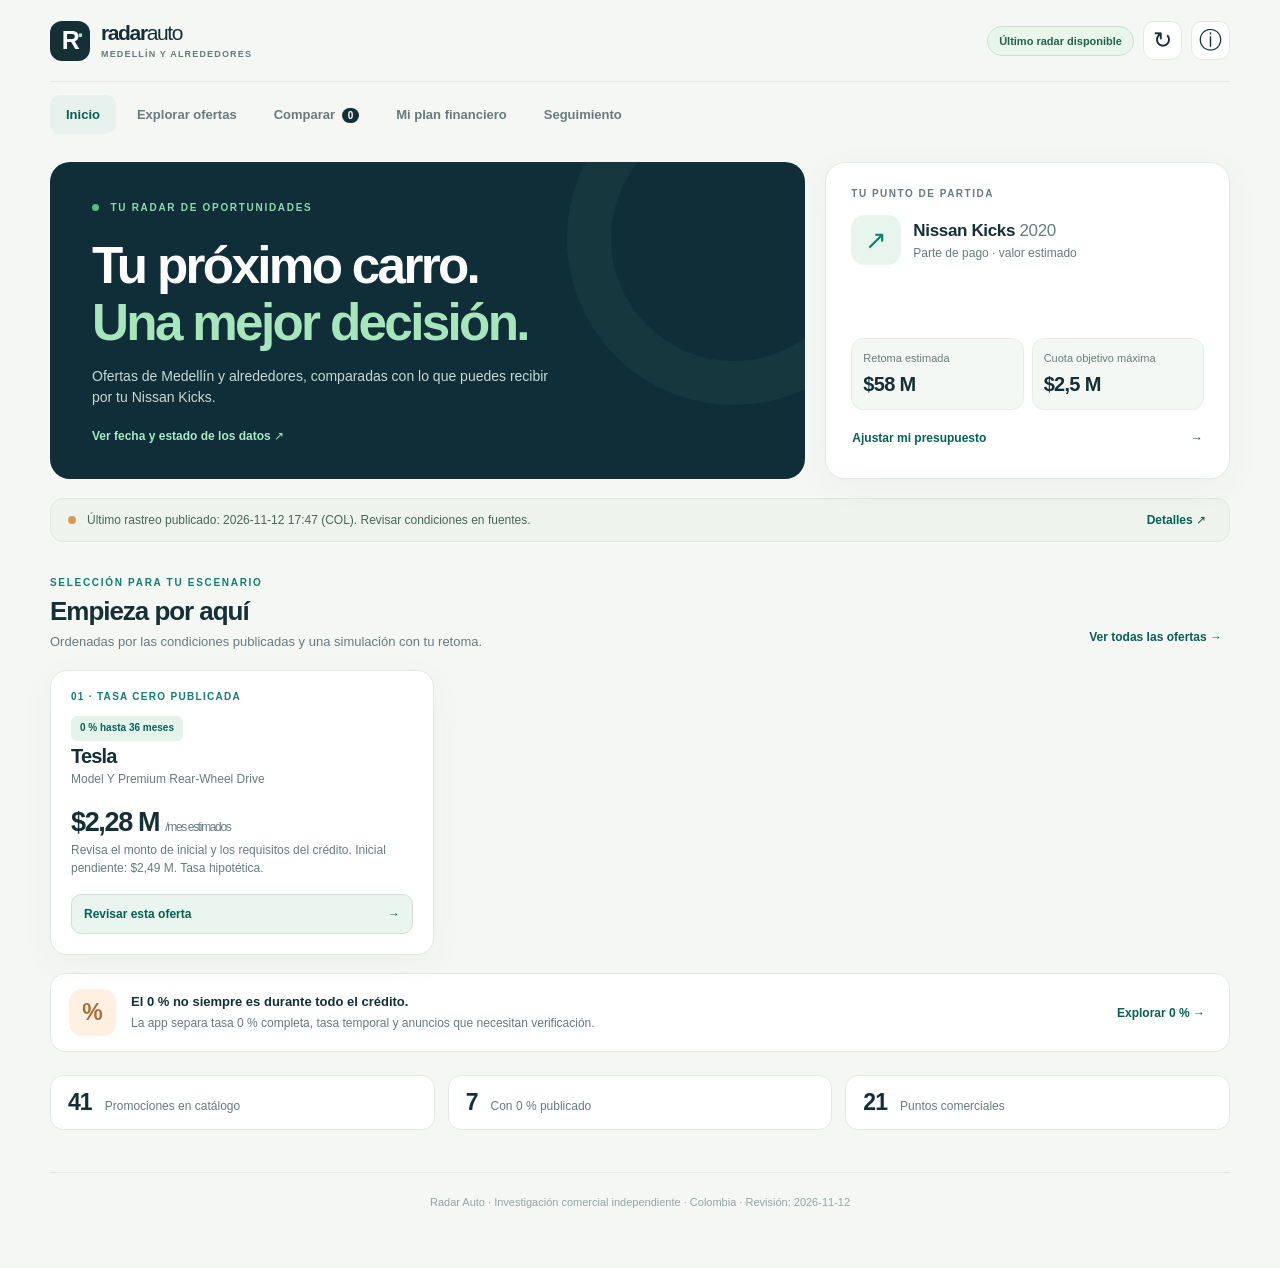
==== commit be33a6cb: "radar: actualizar promociones y app" ====
--- a/index.html
+++ b/index.html
@@ -81,7 +81,7 @@
 <div class="toast" id="toast" role="status" aria-live="polite"></div>
 <div class="sheet-overlay hidden" id="detailOverlay" role="presentation"><section class="detail-sheet" role="dialog" aria-modal="true" aria-labelledby="detailTitle"><div class="sheet-handle"></div><div class="sheet-header"><span class="overline" id="detailBrand"></span><button id="detailClose" class="icon-button" type="button" aria-label="Cerrar detalle">×</button></div><div id="detailBody"></div></section></div>
 <div class="sheet-overlay hidden" id="quoteOverlay"><section class="detail-sheet" role="dialog" aria-modal="true" aria-labelledby="quoteTitle"><div class="sheet-handle"></div><div class="sheet-header"><h2 id="quoteTitle">Cotización adicional</h2><button class="icon-button" id="quoteClose" type="button" aria-label="Cerrar">×</button></div><p class="muted">Opcional. El rastreador funciona sin subir ningún documento.</p><form id="quoteForm" class="form-fields quote-form"><label>Marca<input name="brand" required placeholder="Ej. Mazda"></label><label>Modelo<input name="model" required placeholder="Ej. CX-30 Touring"></label><label>Precio (millones COP)<input name="price" required type="number" min="1" step="0.01"></label><label>Beneficio o notas<input name="terms" placeholder="Ej. tasa 0 % hasta 24 meses"></label><label>URL de la oferta (opcional)<input name="source" type="url" placeholder="https://..."></label><button class="primary-btn full" type="submit">Guardar cotización</button></form></section></div>
-<script type="application/json" id="seed">{"updated_at": "2026-10-27", "disclaimer": "Investigación pública de octubre 2026. No hay confirmación de inventario, cotización individual o aprobación financiera. Precios 'desde' son referenciales; no descontar bonos dos veces.", "offers": [{"id": "auto-chevrolet-ofertas-y-oportunidades-chevrolet-f0cf9fb", "brand": "Chevrolet", "model": "Ofertas y Oportunidades Chevrolet", "type": "Sin clasificar", "fuel": "Sin precisar", "price": null, "price_status": "sin_cotizar", "benefit": "CHEVROLET Conoce los términos y condiciones de esta promoción aquí* Onix Sedán Spark EUV Captiva Híbrida Colorado", "scheme": "standard", "intro_months": 0, "intro_rate": 0, "after_rate": null, "max_months": null, "min_down_pct": 0, "valid_until": null, "bonus": 0, "terms": "CHEVROLET Conoce los términos y condiciones de esta promoción aquí* Onix Sedán Spark EUV Captiva Híbrida Colorado", "source": "https://www.chevrolet.com.co/ofertas-oportunidades", "landing_url": "https://www.chevrolet.com.co/ofertas-oportunidades", "source_name": "Chevrolet — oportunidades", "detected_at": "2026-11-12T14:50:38-05:00", "auto": true, "reliability": "promocion_detectada", "verified": "Campaña identificada automáticamente, condiciones por confirmar.", "evidence": {"claim": "CHEVROLET Conoce los términos y condiciones de esta promoción aquí* Onix Sedán Spark EUV Captiva Híbrida Colorado", "legal": "", "legal_url": null}}, {"id": "auto-chevrolet-te-gusto-f0cf9fb", "brand": "Chevrolet", "model": "¿TE GUSTÓ?", "type": "Sin clasificar", "fuel": "Sin precisar", "price": null, "price_status": "sin_cotizar", "benefit": "Déjanos tus datos y un asesor se comunicará contigo. Consulta aquí Política de Privacidad 1 Conoce los términos y condiciones de esta promoción aquí", "scheme": "standard", "intro_months": 0, "intro_rate": 0, "after_rate": null, "max_months": null, "min_down_pct": 0, "valid_until": null, "bonus": 0, "terms": "Déjanos tus datos y un asesor se comunicará contigo. Consulta aquí Política de Privacidad 1 Conoce los términos y condiciones de esta promoción aquí", "source": "https://www.chevrolet.com.co/ofertas-oportunidades", "landing_url": "https://www.chevrolet.com.co/ofertas-oportunidades", "source_name": "Chevrolet — oportunidades", "detected_at": "2026-11-12T14:50:38-05:00", "auto": true, "reliability": "promocion_detectada", "verified": "Campaña identificada automáticamente, condiciones por confirmar.", "evidence": {"claim": "Déjanos tus datos y un asesor se comunicará contigo. Consulta aquí Política de Privacidad 1 Conoce los términos y condiciones de esta promoción aquí", "legal": "", "legal_url": null}}, {"id": "auto-kia-autoland-1-identificacion-del-organizador-7f7ede7", "brand": "Kia Autoland", "model": "1. IDENTIFICACIÓN DEL ORGANIZADOR", "type": "Sin clasificar", "fuel": "Sin precisar", "price": null, "price_status": "sin_cotizar", "benefit": "La presente promoción es organizada por METROKIA S.A., sociedad comercial identificada con NIT 830.078.966-6, con domicilio principal en Santa Marta, (en adelante, \"el Or", "scheme": "standard", "intro_months": 0, "intro_rate": 0, "after_rate": null, "max_months": null, "min_down_pct": 0, "valid_until": null, "bonus": 0, "terms": "La presente promoción es organizada por METROKIA S.A., sociedad comercial identificada con NIT 830.078.966-6, con domicilio principal en Santa Marta, (en adelante, \"el Organizador\" o \"METROKIA\"), quien actúa además en calidad de proveedor de las pastillas de freno genuinas KIA objeto del beneficio. La redención del beneficio se realizará a través de la red de concesionarios autorizados KIA a nivel nacional (en adelante, \"los Concesionarios\"), la cual podrá ser consultada en nuestra página WEB : https://kia.com.co/concesionarios, Los Concesionarios actúan como puntos autorizados de redención y prestan el servicio de instalación conforme a su propia relación comercial y de garantía frente al consumidor, sin que ello sustituya las obligaciones legales de garantía que corre", "source": "https://kia.autoland.com.co/terminos-y-condiciones", "landing_url": "https://kia.autoland.com.co/terminos-y-condiciones", "source_name": "Kia Autoland — condiciones concesionario Medellín", "detected_at": "2026-11-12T14:50:38-05:00", "auto": true, "reliability": "promocion_detectada", "verified": "Campaña identificada automáticamente, condiciones por confirmar.", "evidence": {"claim": "La presente promoción es organizada por METROKIA S.A., sociedad comercial identificada con NIT 830.078.966-6, con domicilio principal en Santa Marta, (en adelante, \"el Organizador\" o \"METROKIA\"), quien actúa además en calidad de proveedor de las pastillas de freno genuinas KIA objeto del beneficio. La redención del beneficio se realizará a través de la red de concesionarios aut", "legal": "", "legal_url": null}}, {"id": "auto-kia-autoland-2-bono-de-descuento-de-hasta-15-000-000-7f7ede7", "brand": "Kia Autoland", "model": "2. Bono de descuento de hasta $15.000.000", "type": "Sin clasificar", "fuel": "Sin precisar", "price": null, "price_status": "sin_cotizar", "benefit": "Se ofrecerán bonos de descuento de hasta QUINCE MILLONES DE PESOS ($15.000.000 COP), según la referencia, versión y condiciones comerciales aplicables. El monto máximo no", "scheme": "standard", "intro_months": 0, "intro_rate": 0, "after_rate": null, "max_months": null, "min_down_pct": 0, "valid_until": null, "bonus": 0, "terms": "Se ofrecerán bonos de descuento de hasta QUINCE MILLONES DE PESOS ($15.000.000 COP), según la referencia, versión y condiciones comerciales aplicables. El monto máximo no aplica necesariamente a todo el portafolio. Los bonos no son canjeables por dinero en efectivo ni acumulables con otras promociones, salvo autorización expresa de Autoland.", "source": "https://kia.autoland.com.co/terminos-y-condiciones", "landing_url": "https://kia.autoland.com.co/terminos-y-condiciones", "source_name": "Kia Autoland — condiciones concesionario Medellín", "detected_at": "2026-11-12T14:50:38-05:00", "auto": true, "reliability": "promocion_detectada", "verified": "Campaña identificada automáticamente, condiciones por confirmar.", "evidence": {"claim": "Se ofrecerán bonos de descuento de hasta QUINCE MILLONES DE PESOS ($15.000.000 COP), según la referencia, versión y condiciones comerciales aplicables. El monto máximo no aplica necesariamente a todo el portafolio. Los bonos no son canjeables por dinero en efectivo ni acumulables con otras promociones, salvo autorización expresa de Autoland.", "legal": "", "legal_url": null}}, {"id": "auto-kia-autoland-2-marco-normativo-aplicable-7f7ede7", "brand": "Kia Autoland", "model": "2. MARCO NORMATIVO APLICABLE", "type": "Sin clasificar", "fuel": "Sin precisar", "price": null, "price_status": "sin_cotizar", "benefit": "Esta promoción se rige por lo dispuesto en la Ley 1480 de 2012 (Estatuto del Consumidor), en especial los artículos relativos a información, publicidad y ofertas o promoc", "scheme": "standard", "intro_months": 0, "intro_rate": 0, "after_rate": null, "max_months": null, "min_down_pct": 0, "valid_until": null, "bonus": 0, "terms": "Esta promoción se rige por lo dispuesto en la Ley 1480 de 2012 (Estatuto del Consumidor), en especial los artículos relativos a información, publicidad y ofertas o promociones (arts. 23 a 31), por el Título II de la Circular Única de la Superintendencia de Industria y Comercio, y por la Ley 1581 de 2012 y el Decreto 1377 de 2013 en materia de protección de datos personales, en lo referente al tratamiento de la información de los consumidores a través de la aplicación IVUO.", "source": "https://kia.autoland.com.co/terminos-y-condiciones", "landing_url": "https://kia.autoland.com.co/terminos-y-condiciones", "source_name": "Kia Autoland — condiciones concesionario Medellín", "detected_at": "2026-11-12T14:50:38-05:00", "auto": true, "reliability": "promocion_detectada", "verified": "Campaña identificada automáticamente, condiciones por confirmar.", "evidence": {"claim": "Esta promoción se rige por lo dispuesto en la Ley 1480 de 2012 (Estatuto del Consumidor), en especial los artículos relativos a información, publicidad y ofertas o promociones (arts. 23 a 31), por el Título II de la Circular Única de la Superintendencia de Industria y Comercio, y por la Ley 1581 de 2012 y el Decreto 1377 de 2013 en materia de protección de datos personales, en ", "legal": "", "legal_url": null}}, {"id": "auto-kia-autoland-3-definiciones-7f7ede7", "brand": "Kia Autoland", "model": "3. DEFINICIONES", "type": "Sin clasificar", "fuel": "Sin precisar", "price": null, "price_status": "sin_cotizar", "benefit": "Campaña/Promoción: la oferta comercial descrita en este documento. Beneficio: el descuento del quince por ciento (15%) sobre el precio de venta al público de pastillas de", "scheme": "standard", "intro_months": 0, "intro_rate": 0, "after_rate": null, "max_months": null, "min_down_pct": 0, "valid_until": null, "bonus": 0, "terms": "Campaña/Promoción: la oferta comercial descrita en este documento. Beneficio: el descuento del quince por ciento (15%) sobre el precio de venta al público de pastillas de freno genuinas KIA. Consumidor: toda persona natural o jurídica que, como destinatario final, adquiera el Beneficio para satisfacer una necesidad propia, privada, familiar o doméstica, en los términos del artículo 5 numeral 3 de la Ley 1480 de 2012. Referencias Element: línea alternativa de repuestos KIA no genuinos, expresamente excluida del Beneficio.", "source": "https://kia.autoland.com.co/terminos-y-condiciones", "landing_url": "https://kia.autoland.com.co/terminos-y-condiciones", "source_name": "Kia Autoland — condiciones concesionario Medellín", "detected_at": "2026-11-12T14:50:38-05:00", "auto": true, "reliability": "promocion_detectada", "verified": "Campaña identificada automáticamente, condiciones por confirmar.", "evidence": {"claim": "Campaña/Promoción: la oferta comercial descrita en este documento. Beneficio: el descuento del quince por ciento (15%) sobre el precio de venta al público de pastillas de freno genuinas KIA. Consumidor: toda persona natural o jurídica que, como destinatario final, adquiera el Beneficio para satisfacer una necesidad propia, privada, familiar o doméstica, en los términos del artí", "legal": "", "legal_url": null}}, {"id": "auto-kia-autoland-3-tasa-de-financiacion-preferencial-desde-el-0-7f7ede7", "brand": "Kia Autoland", "model": "3. Tasa de financiación preferencial desde el 0%", "type": "Sin clasificar", "fuel": "Sin precisar", "price": null, "price_status": "sin_cotizar", "benefit": "Tasa 0 % por 0 meses: por validar · Se ofrecerán alternativas de financiación con tasas preferenciales desde el 0 %, sujetas a las referencias participantes, perfil crediticio del solicitante, estudio y apr", "scheme": "unverified_zero", "intro_months": 0, "intro_rate": 0, "after_rate": null, "max_months": null, "min_down_pct": 0, "valid_until": null, "bonus": 0, "terms": "Se ofrecerán alternativas de financiación con tasas preferenciales desde el 0 %, sujetas a las referencias participantes, perfil crediticio del solicitante, estudio y aprobación de la entidad financiera, plazo, cuota inicial y demás condiciones aplicables. La tasa y las condiciones definitivas deberán ser confirmadas por la entidad financiera.", "source": "https://kia.autoland.com.co/terminos-y-condiciones", "landing_url": "https://kia.autoland.com.co/terminos-y-condiciones", "source_name": "Kia Autoland — condiciones concesionario Medellín", "detected_at": "2026-11-12T14:50:38-05:00", "auto": true, "reliability": "condiciones_incompletas", "verified": "La tasa 0 % se anuncia, pero no se verificó su aplicación durante todo el plazo.", "evidence": {"claim": "Se ofrecerán alternativas de financiación con tasas preferenciales desde el 0 %, sujetas a las referencias participantes, perfil crediticio del solicitante, estudio y aprobación de la entidad financiera, plazo, cuota inicial y demás condiciones aplicables. La tasa y las condiciones definitivas deberán ser confirmadas por la entidad financiera.", "legal": "", "legal_url": null}}, {"id": "auto-kia-autoland-4-objeto-de-la-promocion-7f7ede7", "brand": "Kia Autoland", "model": "4. OBJETO DE LA PROMOCIÓN", "type": "Sin clasificar", "fuel": "Sin precisar", "price": null, "price_status": "sin_cotizar", "benefit": "Otorgar a los Consumidores un descuento del quince por ciento (15%) sobre el valor de venta al público de pastillas de freno genuinas KIA, con el fin de incentivar el uso", "scheme": "standard", "intro_months": 0, "intro_rate": 0, "after_rate": null, "max_months": null, "min_down_pct": 0, "valid_until": null, "bonus": 0, "terms": "Otorgar a los Consumidores un descuento del quince por ciento (15%) sobre el valor de venta al público de pastillas de freno genuinas KIA, con el fin de incentivar el uso de repuestos originales que garanticen la seguridad y el correcto funcionamiento de los vehículos de la marca.", "source": "https://kia.autoland.com.co/terminos-y-condiciones", "landing_url": "https://kia.autoland.com.co/terminos-y-condiciones", "source_name": "Kia Autoland — condiciones concesionario Medellín", "detected_at": "2026-11-12T14:50:38-05:00", "auto": true, "reliability": "promocion_detectada", "verified": "Campaña identificada automáticamente, condiciones por confirmar.", "evidence": {"claim": "Otorgar a los Consumidores un descuento del quince por ciento (15%) sobre el valor de venta al público de pastillas de freno genuinas KIA, con el fin de incentivar el uso de repuestos originales que garanticen la seguridad y el correcto funcionamiento de los vehículos de la marca.", "legal": "", "legal_url": null}}, {"id": "auto-kia-autoland-4-ruleta-de-premios-7f7ede7", "brand": "Kia Autoland", "model": "4. Ruleta de premios", "type": "Sin clasificar", "fuel": "Sin precisar", "price": null, "price_status": "sin_cotizar", "benefit": "Durante Kia Fest by Autoland, los clientes que cumplan con las condiciones de participación podrán acceder a la dinámica de la ruleta de premios y ganar uno de los siguie", "scheme": "standard", "intro_months": 0, "intro_rate": 0, "after_rate": null, "max_months": null, "min_down_pct": 0, "valid_until": "2026-10-18", "bonus": 0, "terms": "Durante Kia Fest by Autoland, los clientes que cumplan con las condiciones de participación podrán acceder a la dinámica de la ruleta de premios y ganar uno de los siguientes beneficios: Bono de gasolina por valor de $100.000 COP. Bono de gasolina por valor de $200.000 COP. Bono de descuento por valor de $1.000.000 COP. Sombrilla. Servicio de telemetría gratis durante un (1) año. Opción de realizar un (1) giro adicional en la ruleta. Condiciones de participación y entrega de premios: El vehículo nuevo Kia deberá separarse entre el 14 y el 18 de octubre de 2026, ambas fechas inclusive.", "source": "https://kia.autoland.com.co/terminos-y-condiciones", "landing_url": "https://kia.autoland.com.co/terminos-y-condiciones", "source_name": "Kia Autoland — condiciones concesionario Medellín", "detected_at": "2026-11-12T14:50:38-05:00", "auto": true, "reliability": "legal_vencido", "verified": "ATENCIÓN: el documento legal consultado está vencido, aunque el anuncio siga visible.", "evidence": {"claim": "Durante Kia Fest by Autoland, los clientes que cumplan con las condiciones de participación podrán acceder a la dinámica de la ruleta de premios y ganar uno de los siguientes beneficios: Bono de gasolina por valor de $100.000 COP. Bono de gasolina por valor de $200.000 COP. Bono de descuento por valor de $1.000.000 COP. Sombrilla. Servicio de telemetría gratis durante un (1) añ", "legal": "", "legal_url": null}}, {"id": "auto-kia-autoland-5-beneficio-gopass-bogota-7f7ede7", "brand": "Kia Autoland", "model": "5. Beneficio Gopass – (Bogotá)", "type": "Sin clasificar", "fuel": "Sin precisar", "price": null, "price_status": "sin_cotizar", "benefit": "Beneficio válido únicamente para clientes de la sede Bogotá que adquieran un vehículo Kia durante la vigencia de la actividad. Aplica exclusivamente para cuentas nuevas r", "scheme": "standard", "intro_months": 0, "intro_rate": 0, "after_rate": null, "max_months": null, "min_down_pct": 0, "valid_until": null, "bonus": 0, "terms": "Beneficio válido únicamente para clientes de la sede Bogotá que adquieran un vehículo Kia durante la vigencia de la actividad. Aplica exclusivamente para cuentas nuevas registradas en Autoland. Autoland realizará la instalación del TAG Gopass y la activación de una cuenta nueva registrada en Autoland. El beneficio incluye un (1) mes de Membresía Gopass Premium gratis y un bono de gasolina de $50.000, sujeto a los términos y condiciones vigentes de Gopass. Autoland únicamente se responsabiliza por la instalación del TAG y la activación de la cuenta. Cualquier reclamación relacionada con el servicio, beneficios, cobros, funcionamiento del TAG o de la plataforma Gopass deberá realizarse directamente ante Gopass. La Membresía Gopass Premium es gratuita durante el primer mes", "source": "https://kia.autoland.com.co/terminos-y-condiciones", "landing_url": "https://kia.autoland.com.co/terminos-y-condiciones", "source_name": "Kia Autoland — condiciones concesionario Medellín", "detected_at": "2026-11-12T14:50:38-05:00", "auto": true, "reliability": "promocion_detectada", "verified": "Campaña identificada automáticamente, condiciones por confirmar.", "evidence": {"claim": "Beneficio válido únicamente para clientes de la sede Bogotá que adquieran un vehículo Kia durante la vigencia de la actividad. Aplica exclusivamente para cuentas nuevas registradas en Autoland. Autoland realizará la instalación del TAG Gopass y la activación de una cuenta nueva registrada en Autoland. El beneficio incluye un (1) mes de Membresía Gopass Premium gratis y un bono ", "legal": "", "legal_url": null}}, {"id": "auto-kia-autoland-6-mecanica-y-condiciones-de-participacion-7f7ede7", "brand": "Kia Autoland", "model": "6. MECÁNICA Y CONDICIONES DE PARTICIPACIÓN", "type": "Sin clasificar", "fuel": "Sin precisar", "price": null, "price_status": "sin_cotizar", "benefit": "6.1. La Campaña será divulgada a través de la aplicación IVUO y estará disponible únicamente en la red de concesionarios autorizados KIA a nivel nacional. 6.2. Para acced", "scheme": "standard", "intro_months": 0, "intro_rate": 0, "after_rate": null, "max_months": null, "min_down_pct": 0, "valid_until": null, "bonus": 0, "terms": "6.1. La Campaña será divulgada a través de la aplicación IVUO y estará disponible únicamente en la red de concesionarios autorizados KIA a nivel nacional. 6.2. Para acceder al Beneficio, el Consumidor deberá presentarse en un concesionario autorizado KIA y solicitar la aplicación del descuento sobre la compra de pastillas de freno genuinas KIA, en los términos, canales y con los soportes que cada concesionario defina para la validación de la promoción. 6.3. El Beneficio se hace efectivo al momento de la compra y no genera derecho a reembolso, devolución en dinero o compensación distinta al descuento aquí descrito.", "source": "https://kia.autoland.com.co/terminos-y-condiciones", "landing_url": "https://kia.autoland.com.co/terminos-y-condiciones", "source_name": "Kia Autoland — condiciones concesionario Medellín", "detected_at": "2026-11-12T14:50:38-05:00", "auto": true, "reliability": "promocion_detectada", "verified": "Campaña identificada automáticamente, condiciones por confirmar.", "evidence": {"claim": "6.1. La Campaña será divulgada a través de la aplicación IVUO y estará disponible únicamente en la red de concesionarios autorizados KIA a nivel nacional. 6.2. Para acceder al Beneficio, el Consumidor deberá presentarse en un concesionario autorizado KIA y solicitar la aplicación del descuento sobre la compra de pastillas de freno genuinas KIA, en los términos, canales y con lo", "legal": "", "legal_url": null}}, {"id": "auto-kia-autoland-7-planes-de-financiacion-y-asesoria-comercial-7f7ede7", "brand": "Kia Autoland", "model": "7. Planes de financiación y asesoría comercial", "type": "Sin clasificar", "fuel": "Sin precisar", "price": null, "price_status": "sin_cotizar", "benefit": "Autoland brindará asesoría sobre las alternativas de financiación disponibles. Las condiciones definitivas dependerán de la referencia seleccionada, la oferta vigente y l", "scheme": "standard", "intro_months": 0, "intro_rate": 0, "after_rate": null, "max_months": null, "min_down_pct": 0, "valid_until": null, "bonus": 0, "terms": "Autoland brindará asesoría sobre las alternativas de financiación disponibles. Las condiciones definitivas dependerán de la referencia seleccionada, la oferta vigente y la aprobación de la entidad financiera correspondiente.", "source": "https://kia.autoland.com.co/terminos-y-condiciones", "landing_url": "https://kia.autoland.com.co/terminos-y-condiciones", "source_name": "Kia Autoland — condiciones concesionario Medellín", "detected_at": "2026-11-12T14:50:38-05:00", "auto": true, "reliability": "promocion_detectada", "verified": "Campaña identificada automáticamente, condiciones por confirmar.", "evidence": {"claim": "Autoland brindará asesoría sobre las alternativas de financiación disponibles. Las condiciones definitivas dependerán de la referencia seleccionada, la oferta vigente y la aprobación de la entidad financiera correspondiente.", "legal": "", "legal_url": null}}, {"id": "auto-nissan-vigencia-4-de-noviembre-de-2026-al-30-de-noviembre-de-2-c914ce7", "brand": "Nissan", "model": "VIGENCIA: 4 DE NOVIEMBRE DE 2026 AL 30 DE NOVIEMBRE DE 2026", "type": "Sin clasificar", "fuel": "Sin precisar", "price": null, "price_status": "sin_cotizar", "benefit": "OCTUBRE 2026 Los siguientes bonos y beneficios estarán disponibles en todas las vitrinas de DISTRIBUIDORA NISSAN S.A a nivel nacional. La vigencia de estos bonos y benefi", "scheme": "standard", "intro_months": 0, "intro_rate": 0, "after_rate": null, "max_months": null, "min_down_pct": 0, "valid_until": "2026-11-30", "bonus": 0, "terms": "OCTUBRE 2026 Los siguientes bonos y beneficios estarán disponibles en todas las vitrinas de DISTRIBUIDORA NISSAN S.A a nivel nacional. La vigencia de estos bonos y beneficios comprende entre el 4 de noviembre de 2026 y el 30 de noviembre de 2026. Los bonos y beneficios podrán variar según la versión del modelo de interés. Los bonos aplican sobre el precio del vehículo. Las imágenes son de carácter ilustrativo y de referencia, las versiones comercializadas en Colombia pueden variar en colores y accesorios según las distintas versiones. Los bonos, descuentos y beneficios no podrán ser redimidos en dinero o intercambiables por otro bien o servicio, y tampoco serán acumulables con otros descuentos o promociones. 1. Frontier Gasolina Bono de $2.000.000* SOAT Gratis ** * Apli", "source": "https://www.nissan.com.co/terminos-y-condiciones/bonos-y-beneficios-noviembre-2026.html", "landing_url": "https://www.nissan.com.co/terminos-y-condiciones/bonos-y-beneficios-noviembre-2026.html", "source_name": "Nissan — beneficios nacionales", "detected_at": "2026-11-12T14:50:38-05:00", "auto": true, "reliability": "promocion_detectada", "verified": "Campaña identificada automáticamente, condiciones por confirmar.", "evidence": {"claim": "OCTUBRE 2026 Los siguientes bonos y beneficios estarán disponibles en todas las vitrinas de DISTRIBUIDORA NISSAN S.A a nivel nacional. La vigencia de estos bonos y beneficios comprende entre el 4 de noviembre de 2026 y el 30 de noviembre de 2026. Los bonos y beneficios podrán variar según la versión del modelo de interés. Los bonos aplican sobre el precio del vehículo. Las imág", "legal": "", "legal_url": null}}, {"id": "auto-chevrolet-captiva-ev-2026-full-b5e5fc5", "brand": "Chevrolet", "model": "Captiva EV 2026", "type": "SUV", "fuel": "Sin precisar", "price": null, "price_status": "sin_cotizar", "benefit": "LEGAL VENCIDO · Tasa 0 % por 36 meses: por validar · Captiva EV 2026 Cuota inicial desde 50% Plazo del crédito: 36 meses. Tasa de interés beneficio: Del 0% n.m.v. Consulte aquí términos y condiciones Conoce más Pide tu créd", "scheme": "unverified_zero", "intro_months": 0, "intro_rate": 0, "after_rate": null, "max_months": 36, "min_down_pct": 50, "valid_until": "2026-09-30", "bonus": 0, "terms": "Terminos y Condiciones | GM Financial WhatsApp Chat Soy Cliente Contáctanos Mi Cuenta Paga en Línea Productos Todos los Productos Particulares Seminuevos Comerciales Flotas Promociones Seguros Todos los Seguros Seguro de Vida Deudor Seguro de Vida Premium Seguro de Vehículo Seguridad Mecánica Protección Financiera Quiénes somos Ayuda Preguntas Frecuentes Medios de Pago Protege tus Finanzas Visita Chevrolet Productos Todos los Productos Particulares Seminuevos Comerciales Flotas Promociones Seguros Todos los Seguros Seguro de Vida Deudor Seguro de Vida Premium Seguro de Vehículo Seguridad Mecánica Protección Financiera Ayuda Preguntas Frecuentes Medios de Pago Protege tus Finanzas Inicio Promociones Terminos y Condiciones 0% Intereses por toda la vida del crédito 36 Mese", "source": "https://www.gmfinancial.com.co/es-co/inicio/promociones/terminos-y-condiciones-.html", "landing_url": "https://www.gmfinancial.com.co/es-co/inicio/promociones.html", "source_name": "GM Financial — promociones y condiciones", "detected_at": "2026-11-11T21:53:24-05:00", "auto": true, "reliability": "fuente_no_disponible", "verified": "La fuente no respondió; última evidencia antigua", "evidence": {"claim": "Captiva EV 2026 Cuota inicial desde 50% Plazo del crédito: 36 meses. Tasa de interés beneficio: Del 0% n.m.v. Consulte aquí términos y condiciones Conoce más Pide tu crédito sin salir de casa 0% Intereses por toda la vida del crédito", "legal": "Terminos y Condiciones | GM Financial WhatsApp Chat Soy Cliente Contáctanos Mi Cuenta Paga en Línea Productos Todos los Productos Particulares Seminuevos Comerciales Flotas Promociones Seguros Todos los Seguros Seguro de Vida Deudor Seguro de Vida Premium Seguro de Vehículo Seguridad Mecánica Protección Financiera Quiénes somos Ayuda Preguntas Frecuentes Medios de Pago Protege tus Finanzas Visita Chevrolet Productos Todos los Productos Particulares Seminuevos Comerciales Flotas Promociones Seguros Todos los Seguros Seguro de Vida Deudor Seguro de Vida Premium Seguro de Vehículo Seguridad Mecánica Protección Financiera Ayuda Preguntas Frecuentes Medios de Pago Protege tus Finanzas Inicio Promociones Terminos y Condiciones 0% Intereses por toda la vida del crédito 36 Mese", "legal_url": "https://www.gmfinancial.com.co/es-co/inicio/promociones/terminos-y-condiciones-.html"}, "auto_stale": true}, {"id": "auto-chevrolet-captiva-ev-2026-intro-b5e5fc5", "brand": "Chevrolet", "model": "Captiva EV 2026", "type": "SUV", "fuel": "Sin precisar", "price": null, "price_status": "sin_cotizar", "benefit": "Captiva EV 2026 Cuota inicial desde 10% Plazo del crédito: 60 meses . Tasa de interés beneficio: Desde 0.85% n.m.v Plazo tasa beneficio: 12 meses. Tasa de interés perfil:", "scheme": "intro", "intro_months": 12, "intro_rate": 0, "after_rate": null, "max_months": 60, "min_down_pct": 10, "valid_until": null, "bonus": 0, "terms": "Captiva EV 2026 Cuota inicial desde 10% Plazo del crédito: 60 meses . Tasa de interés beneficio: Desde 0.85% n.m.v Plazo tasa beneficio: 12 meses. Tasa de interés perfil: Desde la cuota 13 Consulte aquí términos y condiciones Conoce más Pide tu crédito sin salir de casa Estrena con tasa de interés beneficio", "source": "https://www.gmfinancial.com.co/es-co/inicio/promociones.html", "landing_url": "https://www.gmfinancial.com.co/es-co/inicio/promociones.html", "source_name": "GM Financial — promociones y condiciones", "detected_at": "2026-11-11T21:53:24-05:00", "auto": true, "reliability": "fuente_no_disponible", "verified": "La fuente no respondió; última evidencia antigua", "evidence": {"claim": "Captiva EV 2026 Cuota inicial desde 10% Plazo del crédito: 60 meses . Tasa de interés beneficio: Desde 0.85% n.m.v Plazo tasa beneficio: 12 meses. Tasa de interés perfil: Desde la cuota 13 Consulte aquí términos y condiciones Conoce más Pide tu crédito sin salir de casa Estrena con tasa de interés beneficio", "legal": "", "legal_url": null}, "auto_stale": true}, {"id": "auto-chevrolet-captiva-phev-2026-full-b5e5fc5", "brand": "Chevrolet", "model": "Captiva PHEV 2026", "type": "SUV", "fuel": "Sin precisar", "price": null, "price_status": "sin_cotizar", "benefit": "LEGAL VENCIDO · Tasa 0 % por 36 meses: por validar · Captiva PHEV 2026 Cuota inicial desde 50% Plazo del crédito: 36 meses. Tasa de interés beneficio: Del 0% n.m.v . Consulte aquí términos y condiciones Conoce más Pide tu c", "scheme": "unverified_zero", "intro_months": 0, "intro_rate": 0, "after_rate": null, "max_months": 36, "min_down_pct": 50, "valid_until": "2026-09-30", "bonus": 0, "terms": "Terminos y Condiciones | GM Financial WhatsApp Chat Soy Cliente Contáctanos Mi Cuenta Paga en Línea Productos Todos los Productos Particulares Seminuevos Comerciales Flotas Promociones Seguros Todos los Seguros Seguro de Vida Deudor Seguro de Vida Premium Seguro de Vehículo Seguridad Mecánica Protección Financiera Quiénes somos Ayuda Preguntas Frecuentes Medios de Pago Protege tus Finanzas Visita Chevrolet Productos Todos los Productos Particulares Seminuevos Comerciales Flotas Promociones Seguros Todos los Seguros Seguro de Vida Deudor Seguro de Vida Premium Seguro de Vehículo Seguridad Mecánica Protección Financiera Ayuda Preguntas Frecuentes Medios de Pago Protege tus Finanzas Inicio Promociones Terminos y Condiciones 0% Intereses por toda la vida del crédito 36 Mese", "source": "https://www.gmfinancial.com.co/es-co/inicio/promociones/terminos-y-condiciones-.html", "landing_url": "https://www.gmfinancial.com.co/es-co/inicio/promociones.html", "source_name": "GM Financial — promociones y condiciones", "detected_at": "2026-11-11T21:53:24-05:00", "auto": true, "reliability": "fuente_no_disponible", "verified": "La fuente no respondió; última evidencia antigua", "evidence": {"claim": "Captiva PHEV 2026 Cuota inicial desde 50% Plazo del crédito: 36 meses. Tasa de interés beneficio: Del 0% n.m.v . Consulte aquí términos y condiciones Conoce más Pide tu crédito sin salir de casa 0% Intereses por toda la vida del crédito", "legal": "Terminos y Condiciones | GM Financial WhatsApp Chat Soy Cliente Contáctanos Mi Cuenta Paga en Línea Productos Todos los Productos Particulares Seminuevos Comerciales Flotas Promociones Seguros Todos los Seguros Seguro de Vida Deudor Seguro de Vida Premium Seguro de Vehículo Seguridad Mecánica Protección Financiera Quiénes somos Ayuda Preguntas Frecuentes Medios de Pago Protege tus Finanzas Visita Chevrolet Productos Todos los Productos Particulares Seminuevos Comerciales Flotas Promociones Seguros Todos los Seguros Seguro de Vida Deudor Seguro de Vida Premium Seguro de Vehículo Seguridad Mecánica Protección Financiera Ayuda Preguntas Frecuentes Medios de Pago Protege tus Finanzas Inicio Promociones Terminos y Condiciones 0% Intereses por toda la vida del crédito 36 Mese", "legal_url": "https://www.gmfinancial.com.co/es-co/inicio/promociones/terminos-y-condiciones-.html"}, "auto_stale": true}, {"id": "auto-chevrolet-captiva-phev-2026-intro-b5e5fc5", "brand": "Chevrolet", "model": "Captiva PHEV 2026", "type": "SUV", "fuel": "Sin precisar", "price": null, "price_status": "sin_cotizar", "benefit": "Captiva PHEV 2026 Cuota inicial desde 10% Plazo del crédito: 60 meses. Tasa de interés beneficio: Desde 0.85% n.m.v Plazo tasa beneficio: 12 meses. Tasa de interés perfil", "scheme": "intro", "intro_months": 12, "intro_rate": 0, "after_rate": null, "max_months": 60, "min_down_pct": 10, "valid_until": null, "bonus": 0, "terms": "Captiva PHEV 2026 Cuota inicial desde 10% Plazo del crédito: 60 meses. Tasa de interés beneficio: Desde 0.85% n.m.v Plazo tasa beneficio: 12 meses. Tasa de interés perfil: Desde la couta 13. Consulte aquí términos y condiciones Conoce más Pide tu crédito sin salir de casa Descubre más", "source": "https://www.gmfinancial.com.co/es-co/inicio/promociones.html", "landing_url": "https://www.gmfinancial.com.co/es-co/inicio/promociones.html", "source_name": "GM Financial — promociones y condiciones", "detected_at": "2026-11-11T21:53:24-05:00", "auto": true, "reliability": "fuente_no_disponible", "verified": "La fuente no respondió; última evidencia antigua", "evidence": {"claim": "Captiva PHEV 2026 Cuota inicial desde 10% Plazo del crédito: 60 meses. Tasa de interés beneficio: Desde 0.85% n.m.v Plazo tasa beneficio: 12 meses. Tasa de interés perfil: Desde la couta 13. Consulte aquí términos y condiciones Conoce más Pide tu crédito sin salir de casa Descubre más", "legal": "", "legal_url": null}, "auto_stale": true}, {"id": "auto-chevrolet-onix-2027-intro-b5e5fc5", "brand": "Chevrolet", "model": "Onix 2027", "type": "Sedán", "fuel": "Sin precisar", "price": null, "price_status": "sin_cotizar", "benefit": "Tasa 0 % por 60 meses: por validar · Onix 2027 Cuota inicial desde 50% Plazo del crédito: 60 meses . Tasa de interés beneficio: Desde 0% n.m.v Plazo tasa beneficio: 12 meses Tasa de interés perfil: Desde la ", "scheme": "intro", "intro_months": 12, "intro_rate": 0, "after_rate": null, "max_months": 60, "min_down_pct": 50, "valid_until": null, "bonus": 0, "terms": "Onix 2027 Cuota inicial desde 50% Plazo del crédito: 60 meses . Tasa de interés beneficio: Desde 0% n.m.v Plazo tasa beneficio: 12 meses Tasa de interés perfil: Desde la cuota 13 Consulte aquí términos y condiciones Conoce más Pide tu crédito sin salir de casa Estrena con tasa de interés beneficio", "source": "https://www.gmfinancial.com.co/es-co/inicio/promociones.html", "landing_url": "https://www.gmfinancial.com.co/es-co/inicio/promociones.html", "source_name": "GM Financial — promociones y condiciones", "detected_at": "2026-11-11T21:53:24-05:00", "auto": true, "reliability": "fuente_no_disponible", "verified": "La fuente no respondió; última evidencia antigua", "evidence": {"claim": "Onix 2027 Cuota inicial desde 50% Plazo del crédito: 60 meses . Tasa de interés beneficio: Desde 0% n.m.v Plazo tasa beneficio: 12 meses Tasa de interés perfil: Desde la cuota 13 Consulte aquí términos y condiciones Conoce más Pide tu crédito sin salir de casa Estrena con tasa de interés beneficio", "legal": "", "legal_url": null}, "auto_stale": true}, {"id": "auto-chevrolet-sonic-2027-full-b5e5fc5", "brand": "Chevrolet", "model": "Sonic 2027", "type": "SUV", "fuel": "Sin precisar", "price": 87.99, "price_status": "referencia_por_verificar", "benefit": "LEGAL VENCIDO · Tasa 0 % por 60 meses: por validar · Sonic 2027 Cuota inicial desde 50% Plazo del crédito: 60 meses . Tasa de interés: Desde 0% n.m.v Consulte aquí términos y condiciones Conoce más Pide tu crédito sin salir", "scheme": "unverified_zero", "intro_months": 0, "intro_rate": 0, "after_rate": null, "max_months": 60, "min_down_pct": 50, "valid_until": "2026-09-30", "bonus": 0, "terms": "Terminos y Condiciones | GM Financial WhatsApp Chat Soy Cliente Contáctanos Mi Cuenta Paga en Línea Productos Todos los Productos Particulares Seminuevos Comerciales Flotas Promociones Seguros Todos los Seguros Seguro de Vida Deudor Seguro de Vida Premium Seguro de Vehículo Seguridad Mecánica Protección Financiera Quiénes somos Ayuda Preguntas Frecuentes Medios de Pago Protege tus Finanzas Visita Chevrolet Productos Todos los Productos Particulares Seminuevos Comerciales Flotas Promociones Seguros Todos los Seguros Seguro de Vida Deudor Seguro de Vida Premium Seguro de Vehículo Seguridad Mecánica Protección Financiera Ayuda Preguntas Frecuentes Medios de Pago Protege tus Finanzas Inicio Promociones Terminos y Condiciones Tasa desde 0% por 5 años GM Financial Colombia S.", "source": "https://www.gmfinancial.com.co/es-co/inicio/promociones/terminos-y-condiciones1.html", "landing_url": "https://www.gmfinancial.com.co/es-co/inicio/promociones.html", "source_name": "GM Financial — promociones y condiciones", "detected_at": "2026-11-11T21:53:24-05:00", "auto": true, "reliability": "fuente_no_disponible", "verified": "La fuente no respondió; última evidencia antigua", "evidence": {"claim": "Sonic 2027 Cuota inicial desde 50% Plazo del crédito: 60 meses . Tasa de interés: Desde 0% n.m.v Consulte aquí términos y condiciones Conoce más Pide tu crédito sin salir de casa 0% Intereses por toda la vida del crédito", "legal": "Terminos y Condiciones | GM Financial WhatsApp Chat Soy Cliente Contáctanos Mi Cuenta Paga en Línea Productos Todos los Productos Particulares Seminuevos Comerciales Flotas Promociones Seguros Todos los Seguros Seguro de Vida Deudor Seguro de Vida Premium Seguro de Vehículo Seguridad Mecánica Protección Financiera Quiénes somos Ayuda Preguntas Frecuentes Medios de Pago Protege tus Finanzas Visita Chevrolet Productos Todos los Productos Particulares Seminuevos Comerciales Flotas Promociones Seguros Todos los Seguros Seguro de Vida Deudor Seguro de Vida Premium Seguro de Vehículo Seguridad Mecánica Protección Financiera Ayuda Preguntas Frecuentes Medios de Pago Protege tus Finanzas Inicio Promociones Terminos y Condiciones Tasa desde 0% por 5 años GM Financial Colombia S.", "legal_url": "https://www.gmfinancial.com.co/es-co/inicio/promociones/terminos-y-condiciones1.html"}, "price_source": "https://www.chevrolet.com.co/camionetas/sonic", "auto_stale": true}, {"id": "auto-chevrolet-spark-euv-2026-full-b5e5fc5", "brand": "Chevrolet", "model": "Spark EUV 2026", "type": "Sedán", "fuel": "Sin precisar", "price": null, "price_status": "sin_cotizar", "benefit": "LEGAL VENCIDO · Tasa 0 % por 36 meses: por validar · Spark EUV 2026 Cuota inicial desde 50% Plazo del crédito: 36 meses. Tasa de interés beneficio: Del 0% n.m.v. Consulte aquí términos y condiciones Conoce más Pide tu crédi", "scheme": "unverified_zero", "intro_months": 0, "intro_rate": 0, "after_rate": null, "max_months": 36, "min_down_pct": 50, "valid_until": "2026-09-30", "bonus": 0, "terms": "Terminos y Condiciones | GM Financial WhatsApp Chat Soy Cliente Contáctanos Mi Cuenta Paga en Línea Productos Todos los Productos Particulares Seminuevos Comerciales Flotas Promociones Seguros Todos los Seguros Seguro de Vida Deudor Seguro de Vida Premium Seguro de Vehículo Seguridad Mecánica Protección Financiera Quiénes somos Ayuda Preguntas Frecuentes Medios de Pago Protege tus Finanzas Visita Chevrolet Productos Todos los Productos Particulares Seminuevos Comerciales Flotas Promociones Seguros Todos los Seguros Seguro de Vida Deudor Seguro de Vida Premium Seguro de Vehículo Seguridad Mecánica Protección Financiera Ayuda Preguntas Frecuentes Medios de Pago Protege tus Finanzas Inicio Promociones Terminos y Condiciones 0% Intereses por toda la vida del crédito 36 Mese", "source": "https://www.gmfinancial.com.co/es-co/inicio/promociones/terminos-y-condiciones-.html", "landing_url": "https://www.gmfinancial.com.co/es-co/inicio/promociones.html", "source_name": "GM Financial — promociones y condiciones", "detected_at": "2026-11-11T21:53:24-05:00", "auto": true, "reliability": "fuente_no_disponible", "verified": "La fuente no respondió; última evidencia antigua", "evidence": {"claim": "Spark EUV 2026 Cuota inicial desde 50% Plazo del crédito: 36 meses. Tasa de interés beneficio: Del 0% n.m.v. Consulte aquí términos y condiciones Conoce más Pide tu crédito sin salir de casa Estrena con tasa de interés beneficio", "legal": "Terminos y Condiciones | GM Financial WhatsApp Chat Soy Cliente Contáctanos Mi Cuenta Paga en Línea Productos Todos los Productos Particulares Seminuevos Comerciales Flotas Promociones Seguros Todos los Seguros Seguro de Vida Deudor Seguro de Vida Premium Seguro de Vehículo Seguridad Mecánica Protección Financiera Quiénes somos Ayuda Preguntas Frecuentes Medios de Pago Protege tus Finanzas Visita Chevrolet Productos Todos los Productos Particulares Seminuevos Comerciales Flotas Promociones Seguros Todos los Seguros Seguro de Vida Deudor Seguro de Vida Premium Seguro de Vehículo Seguridad Mecánica Protección Financiera Ayuda Preguntas Frecuentes Medios de Pago Protege tus Finanzas Inicio Promociones Terminos y Condiciones 0% Intereses por toda la vida del crédito 36 Mese", "legal_url": "https://www.gmfinancial.com.co/es-co/inicio/promociones/terminos-y-condiciones-.html"}, "auto_stale": true}, {"id": "auto-chevrolet-spark-euv-2026-intro-b5e5fc5", "brand": "Chevrolet", "model": "Spark EUV 2026", "type": "Sedán", "fuel": "Sin precisar", "price": null, "price_status": "sin_cotizar", "benefit": "Spark EUV 2026 Cuota inicial desde 10% Plazo del crédito: 60 meses. Tasa de interés beneficio: Desde 0.85% n.m.v Plazo tasa beneficio: 12 meses Tasa de interés perfil: De", "scheme": "intro", "intro_months": 12, "intro_rate": 0, "after_rate": null, "max_months": 60, "min_down_pct": 10, "valid_until": null, "bonus": 0, "terms": "Spark EUV 2026 Cuota inicial desde 10% Plazo del crédito: 60 meses. Tasa de interés beneficio: Desde 0.85% n.m.v Plazo tasa beneficio: 12 meses Tasa de interés perfil: Desde la cuota 13 Consulte aquí términos y condiciones Conoce más Pide tu crédito sin salir de casa Estrena con tasa de interés beneficio", "source": "https://www.gmfinancial.com.co/es-co/inicio/promociones.html", "landing_url": "https://www.gmfinancial.com.co/es-co/inicio/promociones.html", "source_name": "GM Financial — promociones y condiciones", "detected_at": "2026-11-11T21:53:24-05:00", "auto": true, "reliability": "fuente_no_disponible", "verified": "La fuente no respondió; última evidencia antigua", "evidence": {"claim": "Spark EUV 2026 Cuota inicial desde 10% Plazo del crédito: 60 meses. Tasa de interés beneficio: Desde 0.85% n.m.v Plazo tasa beneficio: 12 meses Tasa de interés perfil: Desde la cuota 13 Consulte aquí términos y condiciones Conoce más Pide tu crédito sin salir de casa Estrena con tasa de interés beneficio", "legal": "", "legal_url": null}, "auto_stale": true}, {"id": "auto-chevrolet-tracker-2027-intro-b5e5fc5", "brand": "Chevrolet", "model": "Tracker 2027", "type": "SUV", "fuel": "Sin precisar", "price": null, "price_status": "sin_cotizar", "benefit": "Tasa 0 % por 60 meses: por validar · Tracker 2027 Cuota inicial desde 50% Plazo del crédito: 60 meses . Tasa de interés beneficio: Desde 0% n.m.v Plazo tasa beneficio: 12 meses Tasa de interés perfil: Desde ", "scheme": "intro", "intro_months": 12, "intro_rate": 0, "after_rate": null, "max_months": 60, "min_down_pct": 50, "valid_until": null, "bonus": 0, "terms": "Tracker 2027 Cuota inicial desde 50% Plazo del crédito: 60 meses . Tasa de interés beneficio: Desde 0% n.m.v Plazo tasa beneficio: 12 meses Tasa de interés perfil: Desde la cuota 13 Consulte aquí términos y condiciones Conoce más Pide tu crédito sin salir de casa Estrena con tasa de interés beneficio", "source": "https://www.gmfinancial.com.co/es-co/inicio/promociones.html", "landing_url": "https://www.gmfinancial.com.co/es-co/inicio/promociones.html", "source_name": "GM Financial — promociones y condiciones", "detected_at": "2026-11-11T21:53:24-05:00", "auto": true, "reliability": "fuente_no_disponible", "verified": "La fuente no respondió; última evidencia antigua", "evidence": {"claim": "Tracker 2027 Cuota inicial desde 50% Plazo del crédito: 60 meses . Tasa de interés beneficio: Desde 0% n.m.v Plazo tasa beneficio: 12 meses Tasa de interés perfil: Desde la cuota 13 Consulte aquí términos y condiciones Conoce más Pide tu crédito sin salir de casa Estrena con tasa de interés beneficio", "legal": "", "legal_url": null}, "auto_stale": true}, {"id": "auto-nissan-vigencia-2-de-octubre-de-2026-al-31-de-octubre-de-2026-1fee7c1", "brand": "Nissan", "model": "VIGENCIA: 2 DE OCTUBRE DE 2026 AL 31 DE OCTUBRE DE 2026", "type": "Sin clasificar", "fuel": "Sin precisar", "price": null, "price_status": "sin_cotizar", "benefit": "OCTUBRE 2026 Los siguientes bonos y beneficios estarán disponibles en todas las vitrinas de DISTRIBUIDORA NISSAN S.A a nivel nacional. La vigencia de estos bonos y benefi", "scheme": "standard", "intro_months": 0, "intro_rate": 0, "after_rate": null, "max_months": null, "min_down_pct": 0, "valid_until": "2026-10-31", "bonus": 0, "terms": "OCTUBRE 2026 Los siguientes bonos y beneficios estarán disponibles en todas las vitrinas de DISTRIBUIDORA NISSAN S.A a nivel nacional. La vigencia de estos bonos y beneficios comprende entre el 2 de Octubre de 2026 y el 31 de Octubre de 2026. Los bonos y beneficios podrán variar según la versión del modelo de interés. Los bonos aplican sobre el precio del vehículo. Las imágenes son de carácter ilustrativo y de referencia, las versiones comercializadas en Colombia pueden variar en colores y accesorios según las distintas versiones. Los bonos, descuentos y beneficios no podrán ser redimidos en dinero o intercambiables por otro bien o servicio, y tampoco serán acumulables con otros descuentos o promociones. 1. Frontier Gasolina Bono de $2.000.000 * Matricula con SOAT Grati", "source": "https://www.nissan.com.co/terminos-y-condiciones/bonos-y-beneficios-octubre-2026.html", "landing_url": "https://www.nissan.com.co/terminos-y-condiciones/bonos-y-beneficios-octubre-2026.html", "source_name": "Nissan — beneficios nacionales", "detected_at": "2026-10-31T20:01:47-05:00", "auto": true, "reliability": "retirada_o_no_encontrada", "verified": "No se detecta actualmente en fuente", "evidence": {"claim": "OCTUBRE 2026 Los siguientes bonos y beneficios estarán disponibles en todas las vitrinas de DISTRIBUIDORA NISSAN S.A a nivel nacional. La vigencia de estos bonos y beneficios comprende entre el 2 de Octubre de 2026 y el 31 de Octubre de 2026. Los bonos y beneficios podrán variar según la versión del modelo de interés. Los bonos aplican sobre el precio del vehículo. Las imágenes", "legal": "", "legal_url": null}, "auto_stale": true}, {"id": "tesla-model-y", "brand": "Tesla", "model": "Model Y Premium Rear-Wheel Drive", "type": "SUV", "fuel": "Eléctrico", "price": 120.99, "price_status": "vigente", "benefit": "0 % E.A. hasta 36 meses sobre el saldo financiado", "scheme": "full_zero", "intro_months": 0, "intro_rate": 0, "after_rate": 0, "max_months": 36, "min_down_pct": 50, "valid_until": "2026-12-31", "bonus": 0, "terms": "Santander: cuota inicial mínima 50 %, hasta 36 meses a tasa fija 0 % E.A., pedidos desde 22/10 hasta 31/12/2026, entrega antes del 31/12/2026. Precio $120,99 M de configurador Tesla, incluye transporte y registro. Otros cargos y seguros no incluidos en cuota. Aceptación de Nissan Kicks como parte de pago NO verificada.", "source": "https://www.tesla.com/es_co/modely/design?financeModalTab=finance_options&modal=finance", "verified": "Financiación oficial publicada; evaluación de crédito y disponibilidad requeridas."}, {"id": "tesla-model-3", "brand": "Tesla", "model": "Model 3 Premium tracción trasera", "type": "Sedán", "fuel": "Eléctrico", "price": 114.99, "price_status": "referencia_vencida", "benefit": "0 % E.A. hasta 36 meses (precio anterior por confirmar)", "scheme": "full_zero", "intro_months": 0, "intro_rate": 0, "after_rate": 0, "max_months": 36, "min_down_pct": 50, "valid_until": "2026-12-31", "bonus": 0, "terms": "Campaña de Santander 0 % EA hasta 36 meses, cuota inicial >= 50 %, para Model 3 y Model Y; pedidos y entrega antes 31/12/2026. El precio desde $114,99 M es un dato de lista comprobado por tercero en septiembre 2026, NO precio Tesla octubre verificado. Confirmar configuración y precio final. Retoma directa Kicks NO confirmada.", "source": "https://www.tesla.com/es_co/model3/design", "price_source": "https://autoselectricos.com/co/carros/tesla-model-3/", "verified": "Interés 0 % vigente; precio referencial histórico."}, {"id": "byd-yuan-plus", "brand": "BYD", "model": "Yuan Plus (versión por cotizar)", "type": "SUV", "fuel": "Eléctrico", "price": null, "price_status": "sin_cotizar", "benefit": "Moevo Medellín y Marautos anuncian desde 0 % hasta 36 meses; solicitar T&C", "scheme": "unverified_zero", "intro_months": 0, "intro_rate": 0, "after_rate": null, "max_months": 36, "min_down_pct": 50, "valid_until": null, "bonus": 0, "terms": "Promoción divulgada por medios el 27/oct/2026 para distribuidores específicos: 50 % inicial, hasta 36 meses, Banco Finandina en comunicado de Marautos. No hay documento de condiciones contractual completo ni vigencia verificable: NO asumir tasa 0% aprobada ni mes de vencimiento. Precio solo en cotización.", "source": "https://www.elcolombiano.com/negocios/byd-y-tesla-bajan-tasas-de-interes-en-que-carros-HN42830676", "verified": "Oferta local reportada; documentación oficial de la promoción no verificada."}, {"id": "kia-k3-cross", "brand": "Kia", "model": "K3 Cross Vibrant MT 2027", "type": "Crossover", "fuel": "Gasolina", "price": 78.99, "price_status": "vigente", "benefit": "Tasa desde 0 % M.V. durante 6 meses", "scheme": "intro", "intro_months": 6, "intro_rate": 0, "after_rate": null, "min_down_pct": 30, "valid_until": "2026-10-31", "bonus": 0, "bonus_note": "No se reportó bono de precio en esta referencia.", "terms": "Cuota inicial desde el 30 %, perfil hasta AA, plazo hasta 72 meses sin residual; desde mes 7 tasa vigente, no publicada en la campaña. Seguros no incluidos.", "source": "https://kia.com.co/noticias/legales-campanas-octubre-2026", "verified": "Términos nacionales vigentes; aplicación y disponibilidad local por confirmar."}, {"id": "kia-k3-sedan", "brand": "Kia", "model": "K3 Sedán Desire MT 2027", "type": "Sedán", "fuel": "Gasolina", "price": 72.99, "price_status": "vigente", "benefit": "Tasa desde 0 % M.V. durante 6 meses", "scheme": "intro", "intro_months": 6, "intro_rate": 0, "after_rate": null, "min_down_pct": 30, "valid_until": "2026-10-31", "bonus": 0, "terms": "Cuota inicial desde 30 %, plazo hasta 72 meses; tasa posterior no indicada y seguros adicionales.", "source": "https://kia.com.co/noticias/legales-campanas-octubre-2026", "verified": "Campaña nacional; validar concesionario."}, {"id": "kia-ev5", "brand": "Kia", "model": "EV5 Light 2027", "type": "SUV", "fuel": "Eléctrico", "price": 139.99, "price_status": "vigente", "benefit": "Tasa desde 0 % M.V. durante 6 meses", "scheme": "intro", "intro_months": 6, "intro_rate": 0, "after_rate": null, "min_down_pct": 30, "valid_until": "2026-10-31", "bonus": 0, "terms": "Promoción Finandina desde 0 % 6 meses; después tasa vigente no especificada; no equivale a 0 % todo el crédito.", "source": "https://kia.com.co/noticias/legales-campanas-octubre-2026", "verified": "Campaña nacional; confirmar versión e inventario."}, {"id": "kia-sonet", "brand": "Kia", "model": "Sonet Vibrant MT 2027", "type": "SUV", "fuel": "Gasolina", "price": 88.99, "price_status": "vigente", "benefit": "Bono matrícula anunciado de $1 millón; tasa 0 % no verificada", "scheme": "standard", "intro_months": 0, "intro_rate": null, "after_rate": null, "min_down_pct": 0, "valid_until": "2026-10-31", "bonus": 1, "bonus_note": "Bono de matrícula, NO aplicarlo como descuento al precio del vehículo.", "terms": "Bono matrícula de 1 millón para todas las versiones, sujeto a condiciones. Sin financiación 0 % publicada para esta versión.", "source": "https://kia.com.co/noticias/legales-campanas-octubre-2026", "verified": "Campaña nacional; verificar condición del bono."}, {"id": "kia-sportage", "brand": "Kia", "model": "Sportage Desire gasolina 2027", "type": "SUV", "fuel": "Gasolina", "price": 125.99, "price_status": "vigente", "benefit": "Tasa especial desde 0,70 % M.V. por 6 meses; después otra tasa", "scheme": "intro", "intro_months": 6, "intro_rate": 0.7, "after_rate": null, "min_down_pct": 30, "valid_until": "2026-10-31", "bonus": 0, "terms": "0,70 % M.V. es tasa promocional, NO 0 %. Exige desde 30 % inicial; tasa posterior por confirmar.", "source": "https://kia.com.co/noticias/legales-campanas-octubre-2026", "verified": "Campaña nacional; se requiere cotización del crédito."}, {"id": "geely-ex5-se", "brand": "Geely", "model": "EX5 SE 2027", "type": "SUV", "fuel": "Eléctrico", "price": 89.99, "price_status": "vigente", "benefit": "0 % M.V. los primeros 6 meses; desde 1,45 % M.V. después", "scheme": "intro", "intro_months": 6, "intro_rate": 0, "after_rate": 1.45, "min_down_pct": 0, "valid_until": "2026-10-31", "bonus": 0, "terms": "Financiación hasta 100 %, sujeto a perfil y contratación de seguros con Sufi para acceder a tasa anunciada; cargos mensuales de seguros aparte.", "source": "https://geely.com.co/terminos-y-condiciones/", "verified": "Términos nacionales de octubre publicados."}, {"id": "geely-starray", "brand": "Geely", "model": "Starray EM-i Pro 2027", "type": "SUV", "fuel": "Híbrido enchufable", "price": 125.99, "price_status": "vigente", "benefit": "0 % M.V. los primeros 6 meses; desde 1,45 % M.V. después", "scheme": "intro", "intro_months": 6, "intro_rate": 0, "after_rate": 1.45, "min_down_pct": 0, "valid_until": "2026-10-31", "bonus": 0, "terms": "Tasa desde 1,45 % M.V. desde mes 7 con seguros ligados a campaña. Plazo hasta 72 meses sujeto a aprobación.", "source": "https://geely.com.co/terminos-y-condiciones/", "verified": "Promoción nacional vigente por términos publicados."}, {"id": "geely-ex2", "brand": "Geely", "model": "EX2 Pro 2027", "type": "Compacto", "fuel": "Eléctrico", "price": 69.99, "price_status": "vigente", "benefit": "Bono de $2 millones; tasa cero no confirmada", "scheme": "standard", "intro_months": 0, "intro_rate": null, "after_rate": null, "min_down_pct": 0, "valid_until": "2026-10-31", "bonus": 2, "bonus_note": "No restar el bono automáticamente: verificar si el precio de oferta ya lo incluye.", "terms": "Bono de precio válido solo para EX2 Pro, no acumulable con otras promociones.", "source": "https://geely.com.co/terminos-y-condiciones/", "verified": "Oferta nacional; precio neto por confirmar en cotización."}, {"id": "nissan-kait", "brand": "Nissan", "model": "Kait Sense 2027", "type": "SUV", "fuel": "Gasolina", "price": 85.99, "price_status": "vigente", "benefit": "Bono anunciado de $2 millones + matrícula/SOAT; sin tasa 0 % verificada", "scheme": "standard", "intro_months": 0, "intro_rate": null, "after_rate": null, "min_down_pct": 0, "valid_until": "2026-10-31", "bonus": 2, "bonus_note": "Confirmar si el bono ya se refleja en precio desde $85,99 M.", "terms": "Bono de $2 M para Sense, Sense Plus y Advance; matrícula + SOAT según referencias indicadas. No acumulable con otras promociones.", "source": "https://www.nissan.com.co/terminos-y-condiciones/bonos-y-beneficios-octubre-2026.html", "verified": "Campaña nacional válida a octubre 31."}, {"id": "nissan-kicks", "brand": "Nissan", "model": "Kicks Sense CVT 2027", "type": "SUV", "fuel": "Gasolina", "price": 117.99, "price_status": "referencia_vencida", "benefit": "Matrícula y SOAT octubre; precio visible corresponde a septiembre", "scheme": "standard", "intro_months": 0, "intro_rate": null, "after_rate": null, "min_down_pct": 0, "valid_until": "2026-10-31", "bonus": 0, "terms": "El precio de $117,99 M fue publicado con vigencia hasta septiembre 30. El beneficio octubre nacional es matrícula/SOAT. Reconfirmar el precio actual antes de comparar.", "source": "https://www.nissan.com.co/vehiculos/nuevos/kicks.html", "benefit_source": "https://www.nissan.com.co/terminos-y-condiciones/bonos-y-beneficios-octubre-2026.html", "verified": "Precio no vigente: mostrar solo para referencia y revisión."}, {"id": "nissan-qashqai", "brand": "Nissan", "model": "Qashqai e-POWER Advance Plus 2027", "type": "SUV", "fuel": "Híbrido serie", "price": 134.99, "price_status": "vigente", "benefit": "Precio de campaña desde $134,99 M; sin 0 % verificado", "scheme": "standard", "intro_months": 0, "intro_rate": null, "after_rate": null, "min_down_pct": 0, "valid_until": "2026-10-31", "bonus": 0, "terms": "Precio para Advance Plus en campaña octubre; confirmar oferta financiera personalizada.", "source": "https://www.nissan.com.co/terminos-y-condiciones/bonos-y-beneficios-octubre-2026.html", "verified": "Condición nacional publicada."}, {"id": "nissan-xtrail", "brand": "Nissan", "model": "X-Trail e-POWER Sense 2027", "type": "SUV", "fuel": "Híbrido serie", "price": 157.99, "price_status": "vigente", "benefit": "Bono $3 M, matrícula/SOAT y póliza 1 año; sin 0 % verificado", "scheme": "standard", "intro_months": 0, "intro_rate": null, "after_rate": null, "min_down_pct": 0, "valid_until": "2026-10-31", "bonus": 3, "bonus_note": "No restar bono sin cotización neta; verificar acumulación.", "terms": "Póliza por un año y bonos específicos por versión. Confirmar precio final y compatibilidad.", "source": "https://www.nissan.com.co/terminos-y-condiciones/bonos-y-beneficios-octubre-2026.html", "verified": "Campaña nacional; cotizar."}, {"id": "suzuki-jimny", "brand": "Suzuki", "model": "Jimny 5 puertas GLX MT 2027", "type": "SUV 4x4", "fuel": "Gasolina", "price": 125.99, "price_status": "referencia_vencida", "benefit": "6 meses de gracia a capital e intereses al 0 %; luego intereses", "scheme": "grace", "intro_months": 6, "intro_rate": 0, "after_rate": null, "min_down_pct": 50, "valid_until": "2026-10-31", "bonus": 0, "terms": "Plan 0 % Jimny: préstamo máximo 50 %, 6 meses de gracia sin pagar capital ni intereses; seguros iniciales anticipados. Precio $125,99 M corresponde a página con bono hasta sep 30, RECONFIRMAR precio octubre.", "source": "https://www.suzukiautos.com.co/info/terminos-y-condiciones", "price_source": "https://www.suzukiautos.com.co/suzuki-jimny-5-puertas/p", "verified": "Plan octubre vigente; precio anterior pendiente de confirmar."}, {"id": "renault-koleos", "brand": "Renault", "model": "Koleos E-Tech (versión por cotizar)", "type": "SUV", "fuel": "Híbrido", "price": null, "price_status": "sin_cotizar", "benefit": "6 meses de gracia total al 0 %; después tasa de crédito", "scheme": "grace", "intro_months": 6, "intro_rate": 0, "after_rate": null, "min_down_pct": 50, "valid_until": "2026-10-31", "bonus": 0, "terms": "Cuota inicial superior al 50 %, seis meses sin pagos de capital/intereses; seguros/gastos exigidos. Tasa posterior según perfil, fija o IBR. Precio pendiente de cotizar.", "source": "https://www.renault.com.co/legales.html", "verified": "Campaña nacional; precio y viabilidad pendientes."}, {"id": "kia-ev2", "brand": "Kia", "model": "EV2 Air 2027", "type": "SUV compacta", "fuel": "Eléctrico", "price": 89.99, "price_status": "vigente", "benefit": "Precio publicado desde $89,99 M; 0 % no verificado", "scheme": "standard", "intro_months": 0, "intro_rate": null, "after_rate": null, "min_down_pct": 0, "valid_until": "2026-10-31", "bonus": 0, "terms": "No se encontró financiación a 0 % para esta versión en condiciones consultadas.", "source": "https://kia.com.co/noticias/legales-campanas-octubre-2026", "verified": "Precio nacional publicado; local por verificar."}], "dealers": [{"name": "Tesla Medellín — El Tesoro", "brand": "Tesla", "city": "Medellín", "address": "Carrera 25A #1 Sur-45, C.C. El Tesoro", "map": "https://www.tesla.com/es_es/findus/list/stores/Colombia"}, {"name": "BYD Moevo — Rivana", "brand": "BYD", "city": "Medellín", "address": "Carrera 48 #20-49, Edificio Rivana Local 5", "map": "https://moevo.co/ubicanos/"}, {"name": "BYD Moevo — Viva Envigado", "brand": "BYD", "city": "Envigado", "address": "Carrera 48 #32B Sur-139, local 350", "map": "https://moevo.co/ubicanos/"}, {"name": "BYD Moevo — Los Cristales", "brand": "BYD", "city": "Envigado", "address": "Carrera 43A #23 Sur-36", "map": "https://moevo.co/ubicanos/"}, {"name": "BYD Andar — Sabaneta", "brand": "BYD", "city": "Sabaneta", "address": "Calle 60 Sur #44-57", "map": "https://bydauto.com.co/concesionarios/"}, {"name": "BYD Moevo — Rionegro", "brand": "BYD", "city": "Rionegro", "address": "Carrera 50 #44A-86", "map": "https://moevo.co/ubicanos/"}, {"name": "Kia Distrikia La 10", "brand": "Kia", "city": "Medellín", "address": "Calle 10 #50-264, Guayabal", "map": "https://www.google.com/maps/search/?api=1&query=Kia+Distrikia+La+10+Medellin"}, {"name": "Kia Distrikia Premium", "brand": "Kia", "city": "Medellín", "address": "Calle 29 #43A-47, El Poblado", "map": "https://www.google.com/maps/search/?api=1&query=Kia+Distrikia+Premium+Medellin"}, {"name": "Nissan Dinissan Palacé", "brand": "Nissan", "city": "Medellín", "address": "Carrera 50 #32-59, Palacé", "map": "https://www.google.com/maps/search/?api=1&query=Nissan+Dinissan+Palace+Medellin"}, {"name": "Renault Casa Británica", "brand": "Renault", "city": "Envigado", "address": "Carrera 43A #25B Sur-176", "map": "https://www.google.com/maps/search/?api=1&query=Renault+Casa+Britanica+Envigado"}, {"name": "Renault Caribe Motor Guayabal", "brand": "Renault", "city": "Medellín", "address": "Calle 14 #51-125, Guayabal", "map": "https://www.google.com/maps/search/?api=1&query=Renault+Caribe+Motor+Guayabal"}, {"name": "Suzuki Autozen Las Vegas", "brand": "Suzuki", "city": "Envigado", "address": "Carrera 48 #19 Sur-20", "map": "https://www.google.com/maps/search/?api=1&query=Autozen+Envigado+Suzuki"}, {"name": "Suzuki Autoland", "brand": "Suzuki", "city": "Medellín", "address": "Carrera 43A #31-121", "map": "https://www.google.com/maps/search/?api=1&query=Autoland+Suzuki+Medellin"}, {"name": "Mazda Massy Motors Poblado", "brand": "Mazda", "city": "Medellín", "address": "Calle 29 #43A-05", "map": "https://www.google.com/maps/search/?api=1&query=Mazda+Massy+Motors+Poblado"}, {"name": "Mazda Autoland", "brand": "Mazda", "city": "Rionegro", "address": "Llanogrande, sector Tres Puertas", "map": "https://www.google.com/maps/search/?api=1&query=Autoland+Mazda+Llanogrande"}, {"name": "Toyota Tuyomotor Poblado", "brand": "Toyota", "city": "Medellín", "address": "Carrera 48 #14-230", "map": "https://www.google.com/maps/search/?api=1&query=Toyota+Tuyomotor+Poblado"}, {"name": "Toyota Autoamérica Sur", "brand": "Toyota", "city": "Envigado", "address": "Carrera 48 #44 Sur-151", "map": "https://www.google.com/maps/search/?api=1&query=Casa+Toyota+Autoamerica+Sur"}, {"name": "Chevrolet Ayurá Motor", "brand": "Chevrolet", "city": "Envigado", "address": "Carrera 48 #26 Sur-27", "map": "https://www.google.com/maps/search/?api=1&query=Chevrolet+Ayura+Motor+Envigado"}, {"name": "Chevrolet Autolarte Sur", "brand": "Chevrolet", "city": "Itagüí", "address": "Carrera 42 #85-05, San Fernando", "map": "https://www.google.com/maps/search/?api=1&query=Autolarte+Sur+Itagui"}, {"name": "Volkswagen Automotora Las Vegas", "brand": "Volkswagen", "city": "Medellín", "address": "Diagonal 47A #16A Sur-59", "map": "https://www.google.com/maps/search/?api=1&query=Volkswagen+Automotora+Las+Vegas"}, {"name": "Geely — red autorizada (sede por confirmar)", "brand": "Geely", "city": "Valle de Aburrá", "address": "Confirmar punto de venta autorizado en Geely Colombia", "map": "https://geely.com.co/contactanos/"}], "sources": [{"name": "Tesla — condiciones financiación 0 %", "url": "https://www.tesla.com/es_co/modely/design?financeModalTab=finance_options&modal=finance", "brands": ["Tesla"]}, {"name": "BYD / Moevo — concesionarios", "url": "https://moevo.co/ubicanos/", "brands": ["BYD"]}, {"name": "BYD — comunicación publicada en El Colombiano", "url": "https://www.elcolombiano.com/negocios/byd-y-tesla-bajan-tasas-de-interes-en-que-carros-HN42830676", "brands": ["BYD"]}, {"name": "Kia — legales octubre 2026", "url": "https://kia.com.co/noticias/legales-campanas-octubre-2026", "brands": ["Kia"]}, {"name": "Geely — términos octubre 2026", "url": "https://geely.com.co/terminos-y-condiciones/", "brands": ["Geely"]}, {"name": "Renault — legales", "url": "https://www.renault.com.co/legales.html", "brands": ["Renault"]}, {"name": "Nissan — bonos octubre", "url": "https://www.nissan.com.co/terminos-y-condiciones/bonos-y-beneficios-octubre-2026.html", "brands": ["Nissan"]}, {"name": "Suzuki — términos de financiación", "url": "https://www.suzukiautos.com.co/info/terminos-y-condiciones", "brands": ["Suzuki"]}, {"name": "Chevrolet — ofertas y oportunidades", "url": "https://www.chevrolet.com.co/ofertas-oportunidades", "brands": ["Chevrolet"]}, {"name": "Fasecolda vía Autocosmos — Kicks 2020", "url": "https://www.autocosmos.com.co/guiadeprecios/nissan/kicks/2020", "brands": ["Nissan"]}, {"name": "Kia — índice mensual de campañas", "url": "https://kia.com.co/noticias"}, {"name": "GM Financial — promociones y condiciones", "url": "https://www.gmfinancial.com.co/es-co/inicio/promociones.html"}, {"name": "Nissan — beneficios nacionales", "url": "https://www.nissan.com.co/terminos-y-condiciones/bonos-y-beneficios-noviembre-2026.html"}, {"name": "Kia Autoland — condiciones concesionario Medellín", "url": "https://kia.autoland.com.co/terminos-y-condiciones"}, {"name": "Kia Armotor — campañas", "url": "https://armotorkia.com/noticias/legales-campanas-noviembre-2026"}, {"name": "Renault Caribe Motor Medellín — ofertas nuevos", "url": "https://www.caribemotor.com.co/ofertas/ofertas-vehiculos-nuevos/"}, {"name": "Renault Casa Británica — promociones", "url": "https://casabritanica.com.co/promociones"}, {"name": "Chevrolet Sonic — precio publicado", "url": "https://www.chevrolet.com.co/camionetas/sonic"}], "radar_checked_at": "2026-11-12T14:50:38-05:00", "monitor_summary": {"checked_at": "2026-11-12T14:50:38-05:00", "items": [{"name": "Kia — índice mensual de campañas", "url": "https://kia.com.co/noticias/legales-campanas-noviembre-2026", "ok": false, "message": "ValueError: Página accesible; extractor sin campañas identificables", "offers_found": 0}, {"name": "GM Financial — promociones y condiciones", "url": "https://www.gmfinancial.com.co/es-co/inicio/promociones.html", "ok": false, "message": "HTTPError: 408 Client Error: Request Time-out for url: https://www.gmfinancial.com.co/es-co/inicio/promociones.html", "offers_found": 0}, {"name": "Chevrolet — oportunidades", "url": "https://www.chevrolet.com.co/ofertas-oportunidades", "ok": true, "message": "2 ofertas o pistas extraídas", "offers_found": 2}, {"name": "Nissan — beneficios nacionales", "url": "https://www.nissan.com.co/terminos-y-condiciones/bonos-y-beneficios-noviembre-2026.html", "ok": true, "message": "1 ofertas o pistas extraídas", "offers_found": 1}, {"name": "Renault — legales oficiales", "url": "https://www.renault.com.co/legales.html", "ok": false, "message": "HTTPError: 403 Client Error: Forbidden for url: https://www.renault.com.co/legales.html", "offers_found": 0}, {"name": "Geely — términos y condiciones", "url": "https://geely.com.co/terminos-y-condiciones/", "ok": false, "message": "ValueError: Página accesible; extractor sin campañas identificables", "offers_found": 0}, {"name": "Suzuki — términos comerciales", "url": "https://www.suzukiautos.com.co/info/terminos-y-condiciones", "ok": false, "message": "HTTPError: 404 Client Error: Not Found for url: https://www.suzukiautos.com.co/info/terminos-y-condiciones", "offers_found": 0}, {"name": "Kia Autoland — condiciones concesionario Medellín", "url": "https://kia.autoland.com.co/terminos-y-condiciones", "ok": true, "message": "10 ofertas o pistas extraídas", "offers_found": 10}, {"name": "Kia Armotor — campañas", "url": "https://armotorkia.com/noticias/legales-campanas-noviembre-2026", "ok": false, "message": "ValueError: Página accesible; extractor sin campañas identificables", "offers_found": 0}, {"name": "BYD Moevo — sedes y campañas", "url": "https://moevo.co/ubicanos/", "ok": false, "message": "ValueError: Página accesible; extractor sin campañas identificables", "offers_found": 0}, {"name": "Tesla — Model Y y financiación", "url": "https://www.tesla.com/es_co/modely/design?financeModalTab=finance_options&modal=finance", "ok": false, "message": "HTTPError: 403 Client Error: Forbidden for url: https://www.tesla.com/es_co/modely/design?financeModalTab=finance_options&modal=finance", "offers_found": 0}, {"name": "Renault Caribe Motor Medellín — ofertas nuevos", "url": "https://www.caribemotor.com.co/ofertas/ofertas-vehiculos-nuevos/", "ok": false, "message": "ValueError: Página accesible; extractor sin campañas identificables", "offers_found": 0}, {"name": "Renault Casa Británica — promociones", "url": "https://casabritanica.com.co/promociones", "ok": false, "message": "HTTPError: 403 Client Error: Forbidden for url: https://casabritanica.com.co/promociones", "offers_found": 0}, {"name": "Chevrolet Sonic — precio publicado", "url": "https://www.chevrolet.com.co/camionetas/sonic", "ok": true, "message": "0 ofertas o pistas extraídas", "offers_found": 0}], "alerts": [{"tipo": "modificada", "modelo": "Chevrolet Captiva EV 2026", "fuente": "https://www.gmfinancial.com.co/es-co/inicio/promociones.html"}, {"tipo": "modificada", "modelo": "Chevrolet Captiva EV 2026", "fuente": "https://www.gmfinancial.com.co/es-co/inicio/promociones.html"}, {"tipo": "modificada", "modelo": "Chevrolet Captiva PHEV 2026", "fuente": "https://www.gmfinancial.com.co/es-co/inicio/promociones.html"}, {"tipo": "modificada", "modelo": "Chevrolet Captiva PHEV 2026", "fuente": "https://www.gmfinancial.com.co/es-co/inicio/promociones.html"}, {"tipo": "modificada", "modelo": "Chevrolet Onix 2027", "fuente": "https://www.gmfinancial.com.co/es-co/inicio/promociones.html"}, {"tipo": "modificada", "modelo": "Chevrolet Sonic 2027", "fuente": "https://www.gmfinancial.com.co/es-co/inicio/promociones.html"}, {"tipo": "modificada", "modelo": "Chevrolet Spark EUV 2026", "fuente": "https://www.gmfinancial.com.co/es-co/inicio/promociones.html"}, {"tipo": "modificada", "modelo": "Chevrolet Spark EUV 2026", "fuente": "https://www.gmfinancial.com.co/es-co/inicio/promociones.html"}, {"tipo": "modificada", "modelo": "Chevrolet Tracker 2027", "fuente": "https://www.gmfinancial.com.co/es-co/inicio/promociones.html"}], "offers_detected": 13, "offers_catalogued": 23, "errors": 10, "first_run": false}}</script>
+<script type="application/json" id="seed">{"updated_at": "2026-10-27", "disclaimer": "Investigación pública de octubre 2026. No hay confirmación de inventario, cotización individual o aprobación financiera. Precios 'desde' son referenciales; no descontar bonos dos veces.", "offers": [{"id": "auto-chevrolet-ofertas-y-oportunidades-chevrolet-f0cf9fb", "brand": "Chevrolet", "model": "Ofertas y Oportunidades Chevrolet", "type": "Sin clasificar", "fuel": "Sin precisar", "price": null, "price_status": "sin_cotizar", "benefit": "CHEVROLET Conoce los términos y condiciones de esta promoción aquí* Onix Sedán Spark EUV Captiva Híbrida Colorado", "scheme": "standard", "intro_months": 0, "intro_rate": 0, "after_rate": null, "max_months": null, "min_down_pct": 0, "valid_until": null, "bonus": 0, "terms": "CHEVROLET Conoce los términos y condiciones de esta promoción aquí* Onix Sedán Spark EUV Captiva Híbrida Colorado", "source": "https://www.chevrolet.com.co/ofertas-oportunidades", "landing_url": "https://www.chevrolet.com.co/ofertas-oportunidades", "source_name": "Chevrolet — oportunidades", "detected_at": "2026-11-12T17:47:42-05:00", "auto": true, "reliability": "promocion_detectada", "verified": "Campaña identificada automáticamente, condiciones por confirmar.", "evidence": {"claim": "CHEVROLET Conoce los términos y condiciones de esta promoción aquí* Onix Sedán Spark EUV Captiva Híbrida Colorado", "legal": "", "legal_url": null}}, {"id": "auto-chevrolet-te-gusto-f0cf9fb", "brand": "Chevrolet", "model": "¿TE GUSTÓ?", "type": "Sin clasificar", "fuel": "Sin precisar", "price": null, "price_status": "sin_cotizar", "benefit": "Déjanos tus datos y un asesor se comunicará contigo. Consulta aquí Política de Privacidad 1 Conoce los términos y condiciones de esta promoción aquí", "scheme": "standard", "intro_months": 0, "intro_rate": 0, "after_rate": null, "max_months": null, "min_down_pct": 0, "valid_until": null, "bonus": 0, "terms": "Déjanos tus datos y un asesor se comunicará contigo. Consulta aquí Política de Privacidad 1 Conoce los términos y condiciones de esta promoción aquí", "source": "https://www.chevrolet.com.co/ofertas-oportunidades", "landing_url": "https://www.chevrolet.com.co/ofertas-oportunidades", "source_name": "Chevrolet — oportunidades", "detected_at": "2026-11-12T17:47:42-05:00", "auto": true, "reliability": "promocion_detectada", "verified": "Campaña identificada automáticamente, condiciones por confirmar.", "evidence": {"claim": "Déjanos tus datos y un asesor se comunicará contigo. Consulta aquí Política de Privacidad 1 Conoce los términos y condiciones de esta promoción aquí", "legal": "", "legal_url": null}}, {"id": "auto-kia-autoland-1-identificacion-del-organizador-7f7ede7", "brand": "Kia Autoland", "model": "1. IDENTIFICACIÓN DEL ORGANIZADOR", "type": "Sin clasificar", "fuel": "Sin precisar", "price": null, "price_status": "sin_cotizar", "benefit": "La presente promoción es organizada por METROKIA S.A., sociedad comercial identificada con NIT 830.078.966-6, con domicilio principal en Santa Marta, (en adelante, \"el Or", "scheme": "standard", "intro_months": 0, "intro_rate": 0, "after_rate": null, "max_months": null, "min_down_pct": 0, "valid_until": null, "bonus": 0, "terms": "La presente promoción es organizada por METROKIA S.A., sociedad comercial identificada con NIT 830.078.966-6, con domicilio principal en Santa Marta, (en adelante, \"el Organizador\" o \"METROKIA\"), quien actúa además en calidad de proveedor de las pastillas de freno genuinas KIA objeto del beneficio. La redención del beneficio se realizará a través de la red de concesionarios autorizados KIA a nivel nacional (en adelante, \"los Concesionarios\"), la cual podrá ser consultada en nuestra página WEB : https://kia.com.co/concesionarios, Los Concesionarios actúan como puntos autorizados de redención y prestan el servicio de instalación conforme a su propia relación comercial y de garantía frente al consumidor, sin que ello sustituya las obligaciones legales de garantía que corre", "source": "https://kia.autoland.com.co/terminos-y-condiciones", "landing_url": "https://kia.autoland.com.co/terminos-y-condiciones", "source_name": "Kia Autoland — condiciones concesionario Medellín", "detected_at": "2026-11-12T17:47:42-05:00", "auto": true, "reliability": "promocion_detectada", "verified": "Campaña identificada automáticamente, condiciones por confirmar.", "evidence": {"claim": "La presente promoción es organizada por METROKIA S.A., sociedad comercial identificada con NIT 830.078.966-6, con domicilio principal en Santa Marta, (en adelante, \"el Organizador\" o \"METROKIA\"), quien actúa además en calidad de proveedor de las pastillas de freno genuinas KIA objeto del beneficio. La redención del beneficio se realizará a través de la red de concesionarios aut", "legal": "", "legal_url": null}}, {"id": "auto-kia-autoland-2-bono-de-descuento-de-hasta-15-000-000-7f7ede7", "brand": "Kia Autoland", "model": "2. Bono de descuento de hasta $15.000.000", "type": "Sin clasificar", "fuel": "Sin precisar", "price": null, "price_status": "sin_cotizar", "benefit": "Se ofrecerán bonos de descuento de hasta QUINCE MILLONES DE PESOS ($15.000.000 COP), según la referencia, versión y condiciones comerciales aplicables. El monto máximo no", "scheme": "standard", "intro_months": 0, "intro_rate": 0, "after_rate": null, "max_months": null, "min_down_pct": 0, "valid_until": null, "bonus": 0, "terms": "Se ofrecerán bonos de descuento de hasta QUINCE MILLONES DE PESOS ($15.000.000 COP), según la referencia, versión y condiciones comerciales aplicables. El monto máximo no aplica necesariamente a todo el portafolio. Los bonos no son canjeables por dinero en efectivo ni acumulables con otras promociones, salvo autorización expresa de Autoland.", "source": "https://kia.autoland.com.co/terminos-y-condiciones", "landing_url": "https://kia.autoland.com.co/terminos-y-condiciones", "source_name": "Kia Autoland — condiciones concesionario Medellín", "detected_at": "2026-11-12T17:47:42-05:00", "auto": true, "reliability": "promocion_detectada", "verified": "Campaña identificada automáticamente, condiciones por confirmar.", "evidence": {"claim": "Se ofrecerán bonos de descuento de hasta QUINCE MILLONES DE PESOS ($15.000.000 COP), según la referencia, versión y condiciones comerciales aplicables. El monto máximo no aplica necesariamente a todo el portafolio. Los bonos no son canjeables por dinero en efectivo ni acumulables con otras promociones, salvo autorización expresa de Autoland.", "legal": "", "legal_url": null}}, {"id": "auto-kia-autoland-2-marco-normativo-aplicable-7f7ede7", "brand": "Kia Autoland", "model": "2. MARCO NORMATIVO APLICABLE", "type": "Sin clasificar", "fuel": "Sin precisar", "price": null, "price_status": "sin_cotizar", "benefit": "Esta promoción se rige por lo dispuesto en la Ley 1480 de 2012 (Estatuto del Consumidor), en especial los artículos relativos a información, publicidad y ofertas o promoc", "scheme": "standard", "intro_months": 0, "intro_rate": 0, "after_rate": null, "max_months": null, "min_down_pct": 0, "valid_until": null, "bonus": 0, "terms": "Esta promoción se rige por lo dispuesto en la Ley 1480 de 2012 (Estatuto del Consumidor), en especial los artículos relativos a información, publicidad y ofertas o promociones (arts. 23 a 31), por el Título II de la Circular Única de la Superintendencia de Industria y Comercio, y por la Ley 1581 de 2012 y el Decreto 1377 de 2013 en materia de protección de datos personales, en lo referente al tratamiento de la información de los consumidores a través de la aplicación IVUO.", "source": "https://kia.autoland.com.co/terminos-y-condiciones", "landing_url": "https://kia.autoland.com.co/terminos-y-condiciones", "source_name": "Kia Autoland — condiciones concesionario Medellín", "detected_at": "2026-11-12T17:47:42-05:00", "auto": true, "reliability": "promocion_detectada", "verified": "Campaña identificada automáticamente, condiciones por confirmar.", "evidence": {"claim": "Esta promoción se rige por lo dispuesto en la Ley 1480 de 2012 (Estatuto del Consumidor), en especial los artículos relativos a información, publicidad y ofertas o promociones (arts. 23 a 31), por el Título II de la Circular Única de la Superintendencia de Industria y Comercio, y por la Ley 1581 de 2012 y el Decreto 1377 de 2013 en materia de protección de datos personales, en ", "legal": "", "legal_url": null}}, {"id": "auto-kia-autoland-3-definiciones-7f7ede7", "brand": "Kia Autoland", "model": "3. DEFINICIONES", "type": "Sin clasificar", "fuel": "Sin precisar", "price": null, "price_status": "sin_cotizar", "benefit": "Campaña/Promoción: la oferta comercial descrita en este documento. Beneficio: el descuento del quince por ciento (15%) sobre el precio de venta al público de pastillas de", "scheme": "standard", "intro_months": 0, "intro_rate": 0, "after_rate": null, "max_months": null, "min_down_pct": 0, "valid_until": null, "bonus": 0, "terms": "Campaña/Promoción: la oferta comercial descrita en este documento. Beneficio: el descuento del quince por ciento (15%) sobre el precio de venta al público de pastillas de freno genuinas KIA. Consumidor: toda persona natural o jurídica que, como destinatario final, adquiera el Beneficio para satisfacer una necesidad propia, privada, familiar o doméstica, en los términos del artículo 5 numeral 3 de la Ley 1480 de 2012. Referencias Element: línea alternativa de repuestos KIA no genuinos, expresamente excluida del Beneficio.", "source": "https://kia.autoland.com.co/terminos-y-condiciones", "landing_url": "https://kia.autoland.com.co/terminos-y-condiciones", "source_name": "Kia Autoland — condiciones concesionario Medellín", "detected_at": "2026-11-12T17:47:42-05:00", "auto": true, "reliability": "promocion_detectada", "verified": "Campaña identificada automáticamente, condiciones por confirmar.", "evidence": {"claim": "Campaña/Promoción: la oferta comercial descrita en este documento. Beneficio: el descuento del quince por ciento (15%) sobre el precio de venta al público de pastillas de freno genuinas KIA. Consumidor: toda persona natural o jurídica que, como destinatario final, adquiera el Beneficio para satisfacer una necesidad propia, privada, familiar o doméstica, en los términos del artí", "legal": "", "legal_url": null}}, {"id": "auto-kia-autoland-3-tasa-de-financiacion-preferencial-desde-el-0-7f7ede7", "brand": "Kia Autoland", "model": "3. Tasa de financiación preferencial desde el 0%", "type": "Sin clasificar", "fuel": "Sin precisar", "price": null, "price_status": "sin_cotizar", "benefit": "Tasa 0 % por 0 meses: por validar · Se ofrecerán alternativas de financiación con tasas preferenciales desde el 0 %, sujetas a las referencias participantes, perfil crediticio del solicitante, estudio y apr", "scheme": "unverified_zero", "intro_months": 0, "intro_rate": 0, "after_rate": null, "max_months": null, "min_down_pct": 0, "valid_until": null, "bonus": 0, "terms": "Se ofrecerán alternativas de financiación con tasas preferenciales desde el 0 %, sujetas a las referencias participantes, perfil crediticio del solicitante, estudio y aprobación de la entidad financiera, plazo, cuota inicial y demás condiciones aplicables. La tasa y las condiciones definitivas deberán ser confirmadas por la entidad financiera.", "source": "https://kia.autoland.com.co/terminos-y-condiciones", "landing_url": "https://kia.autoland.com.co/terminos-y-condiciones", "source_name": "Kia Autoland — condiciones concesionario Medellín", "detected_at": "2026-11-12T17:47:42-05:00", "auto": true, "reliability": "condiciones_incompletas", "verified": "La tasa 0 % se anuncia, pero no se verificó su aplicación durante todo el plazo.", "evidence": {"claim": "Se ofrecerán alternativas de financiación con tasas preferenciales desde el 0 %, sujetas a las referencias participantes, perfil crediticio del solicitante, estudio y aprobación de la entidad financiera, plazo, cuota inicial y demás condiciones aplicables. La tasa y las condiciones definitivas deberán ser confirmadas por la entidad financiera.", "legal": "", "legal_url": null}}, {"id": "auto-kia-autoland-4-objeto-de-la-promocion-7f7ede7", "brand": "Kia Autoland", "model": "4. OBJETO DE LA PROMOCIÓN", "type": "Sin clasificar", "fuel": "Sin precisar", "price": null, "price_status": "sin_cotizar", "benefit": "Otorgar a los Consumidores un descuento del quince por ciento (15%) sobre el valor de venta al público de pastillas de freno genuinas KIA, con el fin de incentivar el uso", "scheme": "standard", "intro_months": 0, "intro_rate": 0, "after_rate": null, "max_months": null, "min_down_pct": 0, "valid_until": null, "bonus": 0, "terms": "Otorgar a los Consumidores un descuento del quince por ciento (15%) sobre el valor de venta al público de pastillas de freno genuinas KIA, con el fin de incentivar el uso de repuestos originales que garanticen la seguridad y el correcto funcionamiento de los vehículos de la marca.", "source": "https://kia.autoland.com.co/terminos-y-condiciones", "landing_url": "https://kia.autoland.com.co/terminos-y-condiciones", "source_name": "Kia Autoland — condiciones concesionario Medellín", "detected_at": "2026-11-12T17:47:42-05:00", "auto": true, "reliability": "promocion_detectada", "verified": "Campaña identificada automáticamente, condiciones por confirmar.", "evidence": {"claim": "Otorgar a los Consumidores un descuento del quince por ciento (15%) sobre el valor de venta al público de pastillas de freno genuinas KIA, con el fin de incentivar el uso de repuestos originales que garanticen la seguridad y el correcto funcionamiento de los vehículos de la marca.", "legal": "", "legal_url": null}}, {"id": "auto-kia-autoland-4-ruleta-de-premios-7f7ede7", "brand": "Kia Autoland", "model": "4. Ruleta de premios", "type": "Sin clasificar", "fuel": "Sin precisar", "price": null, "price_status": "sin_cotizar", "benefit": "Durante Kia Fest by Autoland, los clientes que cumplan con las condiciones de participación podrán acceder a la dinámica de la ruleta de premios y ganar uno de los siguie", "scheme": "standard", "intro_months": 0, "intro_rate": 0, "after_rate": null, "max_months": null, "min_down_pct": 0, "valid_until": "2026-10-18", "bonus": 0, "terms": "Durante Kia Fest by Autoland, los clientes que cumplan con las condiciones de participación podrán acceder a la dinámica de la ruleta de premios y ganar uno de los siguientes beneficios: Bono de gasolina por valor de $100.000 COP. Bono de gasolina por valor de $200.000 COP. Bono de descuento por valor de $1.000.000 COP. Sombrilla. Servicio de telemetría gratis durante un (1) año. Opción de realizar un (1) giro adicional en la ruleta. Condiciones de participación y entrega de premios: El vehículo nuevo Kia deberá separarse entre el 14 y el 18 de octubre de 2026, ambas fechas inclusive.", "source": "https://kia.autoland.com.co/terminos-y-condiciones", "landing_url": "https://kia.autoland.com.co/terminos-y-condiciones", "source_name": "Kia Autoland — condiciones concesionario Medellín", "detected_at": "2026-11-12T17:47:42-05:00", "auto": true, "reliability": "legal_vencido", "verified": "ATENCIÓN: el documento legal consultado está vencido, aunque el anuncio siga visible.", "evidence": {"claim": "Durante Kia Fest by Autoland, los clientes que cumplan con las condiciones de participación podrán acceder a la dinámica de la ruleta de premios y ganar uno de los siguientes beneficios: Bono de gasolina por valor de $100.000 COP. Bono de gasolina por valor de $200.000 COP. Bono de descuento por valor de $1.000.000 COP. Sombrilla. Servicio de telemetría gratis durante un (1) añ", "legal": "", "legal_url": null}}, {"id": "auto-kia-autoland-5-beneficio-gopass-bogota-7f7ede7", "brand": "Kia Autoland", "model": "5. Beneficio Gopass – (Bogotá)", "type": "Sin clasificar", "fuel": "Sin precisar", "price": null, "price_status": "sin_cotizar", "benefit": "Beneficio válido únicamente para clientes de la sede Bogotá que adquieran un vehículo Kia durante la vigencia de la actividad. Aplica exclusivamente para cuentas nuevas r", "scheme": "standard", "intro_months": 0, "intro_rate": 0, "after_rate": null, "max_months": null, "min_down_pct": 0, "valid_until": null, "bonus": 0, "terms": "Beneficio válido únicamente para clientes de la sede Bogotá que adquieran un vehículo Kia durante la vigencia de la actividad. Aplica exclusivamente para cuentas nuevas registradas en Autoland. Autoland realizará la instalación del TAG Gopass y la activación de una cuenta nueva registrada en Autoland. El beneficio incluye un (1) mes de Membresía Gopass Premium gratis y un bono de gasolina de $50.000, sujeto a los términos y condiciones vigentes de Gopass. Autoland únicamente se responsabiliza por la instalación del TAG y la activación de la cuenta. Cualquier reclamación relacionada con el servicio, beneficios, cobros, funcionamiento del TAG o de la plataforma Gopass deberá realizarse directamente ante Gopass. La Membresía Gopass Premium es gratuita durante el primer mes", "source": "https://kia.autoland.com.co/terminos-y-condiciones", "landing_url": "https://kia.autoland.com.co/terminos-y-condiciones", "source_name": "Kia Autoland — condiciones concesionario Medellín", "detected_at": "2026-11-12T17:47:42-05:00", "auto": true, "reliability": "promocion_detectada", "verified": "Campaña identificada automáticamente, condiciones por confirmar.", "evidence": {"claim": "Beneficio válido únicamente para clientes de la sede Bogotá que adquieran un vehículo Kia durante la vigencia de la actividad. Aplica exclusivamente para cuentas nuevas registradas en Autoland. Autoland realizará la instalación del TAG Gopass y la activación de una cuenta nueva registrada en Autoland. El beneficio incluye un (1) mes de Membresía Gopass Premium gratis y un bono ", "legal": "", "legal_url": null}}, {"id": "auto-kia-autoland-6-mecanica-y-condiciones-de-participacion-7f7ede7", "brand": "Kia Autoland", "model": "6. MECÁNICA Y CONDICIONES DE PARTICIPACIÓN", "type": "Sin clasificar", "fuel": "Sin precisar", "price": null, "price_status": "sin_cotizar", "benefit": "6.1. La Campaña será divulgada a través de la aplicación IVUO y estará disponible únicamente en la red de concesionarios autorizados KIA a nivel nacional. 6.2. Para acced", "scheme": "standard", "intro_months": 0, "intro_rate": 0, "after_rate": null, "max_months": null, "min_down_pct": 0, "valid_until": null, "bonus": 0, "terms": "6.1. La Campaña será divulgada a través de la aplicación IVUO y estará disponible únicamente en la red de concesionarios autorizados KIA a nivel nacional. 6.2. Para acceder al Beneficio, el Consumidor deberá presentarse en un concesionario autorizado KIA y solicitar la aplicación del descuento sobre la compra de pastillas de freno genuinas KIA, en los términos, canales y con los soportes que cada concesionario defina para la validación de la promoción. 6.3. El Beneficio se hace efectivo al momento de la compra y no genera derecho a reembolso, devolución en dinero o compensación distinta al descuento aquí descrito.", "source": "https://kia.autoland.com.co/terminos-y-condiciones", "landing_url": "https://kia.autoland.com.co/terminos-y-condiciones", "source_name": "Kia Autoland — condiciones concesionario Medellín", "detected_at": "2026-11-12T17:47:42-05:00", "auto": true, "reliability": "promocion_detectada", "verified": "Campaña identificada automáticamente, condiciones por confirmar.", "evidence": {"claim": "6.1. La Campaña será divulgada a través de la aplicación IVUO y estará disponible únicamente en la red de concesionarios autorizados KIA a nivel nacional. 6.2. Para acceder al Beneficio, el Consumidor deberá presentarse en un concesionario autorizado KIA y solicitar la aplicación del descuento sobre la compra de pastillas de freno genuinas KIA, en los términos, canales y con lo", "legal": "", "legal_url": null}}, {"id": "auto-kia-autoland-7-planes-de-financiacion-y-asesoria-comercial-7f7ede7", "brand": "Kia Autoland", "model": "7. Planes de financiación y asesoría comercial", "type": "Sin clasificar", "fuel": "Sin precisar", "price": null, "price_status": "sin_cotizar", "benefit": "Autoland brindará asesoría sobre las alternativas de financiación disponibles. Las condiciones definitivas dependerán de la referencia seleccionada, la oferta vigente y l", "scheme": "standard", "intro_months": 0, "intro_rate": 0, "after_rate": null, "max_months": null, "min_down_pct": 0, "valid_until": null, "bonus": 0, "terms": "Autoland brindará asesoría sobre las alternativas de financiación disponibles. Las condiciones definitivas dependerán de la referencia seleccionada, la oferta vigente y la aprobación de la entidad financiera correspondiente.", "source": "https://kia.autoland.com.co/terminos-y-condiciones", "landing_url": "https://kia.autoland.com.co/terminos-y-condiciones", "source_name": "Kia Autoland — condiciones concesionario Medellín", "detected_at": "2026-11-12T17:47:42-05:00", "auto": true, "reliability": "promocion_detectada", "verified": "Campaña identificada automáticamente, condiciones por confirmar.", "evidence": {"claim": "Autoland brindará asesoría sobre las alternativas de financiación disponibles. Las condiciones definitivas dependerán de la referencia seleccionada, la oferta vigente y la aprobación de la entidad financiera correspondiente.", "legal": "", "legal_url": null}}, {"id": "auto-nissan-vigencia-4-de-noviembre-de-2026-al-30-de-noviembre-de-2-c914ce7", "brand": "Nissan", "model": "VIGENCIA: 4 DE NOVIEMBRE DE 2026 AL 30 DE NOVIEMBRE DE 2026", "type": "Sin clasificar", "fuel": "Sin precisar", "price": null, "price_status": "sin_cotizar", "benefit": "OCTUBRE 2026 Los siguientes bonos y beneficios estarán disponibles en todas las vitrinas de DISTRIBUIDORA NISSAN S.A a nivel nacional. La vigencia de estos bonos y benefi", "scheme": "standard", "intro_months": 0, "intro_rate": 0, "after_rate": null, "max_months": null, "min_down_pct": 0, "valid_until": "2026-11-30", "bonus": 0, "terms": "OCTUBRE 2026 Los siguientes bonos y beneficios estarán disponibles en todas las vitrinas de DISTRIBUIDORA NISSAN S.A a nivel nacional. La vigencia de estos bonos y beneficios comprende entre el 4 de noviembre de 2026 y el 30 de noviembre de 2026. Los bonos y beneficios podrán variar según la versión del modelo de interés. Los bonos aplican sobre el precio del vehículo. Las imágenes son de carácter ilustrativo y de referencia, las versiones comercializadas en Colombia pueden variar en colores y accesorios según las distintas versiones. Los bonos, descuentos y beneficios no podrán ser redimidos en dinero o intercambiables por otro bien o servicio, y tampoco serán acumulables con otros descuentos o promociones. 1. Frontier Gasolina Bono de $2.000.000* SOAT Gratis ** * Apli", "source": "https://www.nissan.com.co/terminos-y-condiciones/bonos-y-beneficios-noviembre-2026.html", "landing_url": "https://www.nissan.com.co/terminos-y-condiciones/bonos-y-beneficios-noviembre-2026.html", "source_name": "Nissan — beneficios nacionales", "detected_at": "2026-11-12T17:47:42-05:00", "auto": true, "reliability": "promocion_detectada", "verified": "Campaña identificada automáticamente, condiciones por confirmar.", "evidence": {"claim": "OCTUBRE 2026 Los siguientes bonos y beneficios estarán disponibles en todas las vitrinas de DISTRIBUIDORA NISSAN S.A a nivel nacional. La vigencia de estos bonos y beneficios comprende entre el 4 de noviembre de 2026 y el 30 de noviembre de 2026. Los bonos y beneficios podrán variar según la versión del modelo de interés. Los bonos aplican sobre el precio del vehículo. Las imág", "legal": "", "legal_url": null}}, {"id": "auto-chevrolet-captiva-ev-2026-full-b5e5fc5", "brand": "Chevrolet", "model": "Captiva EV 2026", "type": "SUV", "fuel": "Sin precisar", "price": null, "price_status": "sin_cotizar", "benefit": "LEGAL VENCIDO · Tasa 0 % por 36 meses: por validar · Captiva EV 2026 Cuota inicial desde 50% Plazo del crédito: 36 meses. Tasa de interés beneficio: Del 0% n.m.v. Consulte aquí términos y condiciones Conoce más Pide tu créd", "scheme": "unverified_zero", "intro_months": 0, "intro_rate": 0, "after_rate": null, "max_months": 36, "min_down_pct": 50, "valid_until": "2026-09-30", "bonus": 0, "terms": "Terminos y Condiciones | GM Financial WhatsApp Chat Soy Cliente Contáctanos Mi Cuenta Paga en Línea Productos Todos los Productos Particulares Seminuevos Comerciales Flotas Promociones Seguros Todos los Seguros Seguro de Vida Deudor Seguro de Vida Premium Seguro de Vehículo Seguridad Mecánica Protección Financiera Quiénes somos Ayuda Preguntas Frecuentes Medios de Pago Protege tus Finanzas Visita Chevrolet Productos Todos los Productos Particulares Seminuevos Comerciales Flotas Promociones Seguros Todos los Seguros Seguro de Vida Deudor Seguro de Vida Premium Seguro de Vehículo Seguridad Mecánica Protección Financiera Ayuda Preguntas Frecuentes Medios de Pago Protege tus Finanzas Inicio Promociones Terminos y Condiciones 0% Intereses por toda la vida del crédito 36 Mese", "source": "https://www.gmfinancial.com.co/es-co/inicio/promociones/terminos-y-condiciones-.html", "landing_url": "https://www.gmfinancial.com.co/es-co/inicio/promociones.html", "source_name": "GM Financial — promociones y condiciones", "detected_at": "2026-11-11T21:53:24-05:00", "auto": true, "reliability": "fuente_no_disponible", "verified": "La fuente no respondió; última evidencia antigua", "evidence": {"claim": "Captiva EV 2026 Cuota inicial desde 50% Plazo del crédito: 36 meses. Tasa de interés beneficio: Del 0% n.m.v. Consulte aquí términos y condiciones Conoce más Pide tu crédito sin salir de casa 0% Intereses por toda la vida del crédito", "legal": "Terminos y Condiciones | GM Financial WhatsApp Chat Soy Cliente Contáctanos Mi Cuenta Paga en Línea Productos Todos los Productos Particulares Seminuevos Comerciales Flotas Promociones Seguros Todos los Seguros Seguro de Vida Deudor Seguro de Vida Premium Seguro de Vehículo Seguridad Mecánica Protección Financiera Quiénes somos Ayuda Preguntas Frecuentes Medios de Pago Protege tus Finanzas Visita Chevrolet Productos Todos los Productos Particulares Seminuevos Comerciales Flotas Promociones Seguros Todos los Seguros Seguro de Vida Deudor Seguro de Vida Premium Seguro de Vehículo Seguridad Mecánica Protección Financiera Ayuda Preguntas Frecuentes Medios de Pago Protege tus Finanzas Inicio Promociones Terminos y Condiciones 0% Intereses por toda la vida del crédito 36 Mese", "legal_url": "https://www.gmfinancial.com.co/es-co/inicio/promociones/terminos-y-condiciones-.html"}, "auto_stale": true}, {"id": "auto-chevrolet-captiva-ev-2026-intro-b5e5fc5", "brand": "Chevrolet", "model": "Captiva EV 2026", "type": "SUV", "fuel": "Sin precisar", "price": null, "price_status": "sin_cotizar", "benefit": "Captiva EV 2026 Cuota inicial desde 10% Plazo del crédito: 60 meses . Tasa de interés beneficio: Desde 0.85% n.m.v Plazo tasa beneficio: 12 meses. Tasa de interés perfil:", "scheme": "intro", "intro_months": 12, "intro_rate": 0, "after_rate": null, "max_months": 60, "min_down_pct": 10, "valid_until": null, "bonus": 0, "terms": "Captiva EV 2026 Cuota inicial desde 10% Plazo del crédito: 60 meses . Tasa de interés beneficio: Desde 0.85% n.m.v Plazo tasa beneficio: 12 meses. Tasa de interés perfil: Desde la cuota 13 Consulte aquí términos y condiciones Conoce más Pide tu crédito sin salir de casa Estrena con tasa de interés beneficio", "source": "https://www.gmfinancial.com.co/es-co/inicio/promociones.html", "landing_url": "https://www.gmfinancial.com.co/es-co/inicio/promociones.html", "source_name": "GM Financial — promociones y condiciones", "detected_at": "2026-11-11T21:53:24-05:00", "auto": true, "reliability": "fuente_no_disponible", "verified": "La fuente no respondió; última evidencia antigua", "evidence": {"claim": "Captiva EV 2026 Cuota inicial desde 10% Plazo del crédito: 60 meses . Tasa de interés beneficio: Desde 0.85% n.m.v Plazo tasa beneficio: 12 meses. Tasa de interés perfil: Desde la cuota 13 Consulte aquí términos y condiciones Conoce más Pide tu crédito sin salir de casa Estrena con tasa de interés beneficio", "legal": "", "legal_url": null}, "auto_stale": true}, {"id": "auto-chevrolet-captiva-phev-2026-full-b5e5fc5", "brand": "Chevrolet", "model": "Captiva PHEV 2026", "type": "SUV", "fuel": "Sin precisar", "price": null, "price_status": "sin_cotizar", "benefit": "LEGAL VENCIDO · Tasa 0 % por 36 meses: por validar · Captiva PHEV 2026 Cuota inicial desde 50% Plazo del crédito: 36 meses. Tasa de interés beneficio: Del 0% n.m.v . Consulte aquí términos y condiciones Conoce más Pide tu c", "scheme": "unverified_zero", "intro_months": 0, "intro_rate": 0, "after_rate": null, "max_months": 36, "min_down_pct": 50, "valid_until": "2026-09-30", "bonus": 0, "terms": "Terminos y Condiciones | GM Financial WhatsApp Chat Soy Cliente Contáctanos Mi Cuenta Paga en Línea Productos Todos los Productos Particulares Seminuevos Comerciales Flotas Promociones Seguros Todos los Seguros Seguro de Vida Deudor Seguro de Vida Premium Seguro de Vehículo Seguridad Mecánica Protección Financiera Quiénes somos Ayuda Preguntas Frecuentes Medios de Pago Protege tus Finanzas Visita Chevrolet Productos Todos los Productos Particulares Seminuevos Comerciales Flotas Promociones Seguros Todos los Seguros Seguro de Vida Deudor Seguro de Vida Premium Seguro de Vehículo Seguridad Mecánica Protección Financiera Ayuda Preguntas Frecuentes Medios de Pago Protege tus Finanzas Inicio Promociones Terminos y Condiciones 0% Intereses por toda la vida del crédito 36 Mese", "source": "https://www.gmfinancial.com.co/es-co/inicio/promociones/terminos-y-condiciones-.html", "landing_url": "https://www.gmfinancial.com.co/es-co/inicio/promociones.html", "source_name": "GM Financial — promociones y condiciones", "detected_at": "2026-11-11T21:53:24-05:00", "auto": true, "reliability": "fuente_no_disponible", "verified": "La fuente no respondió; última evidencia antigua", "evidence": {"claim": "Captiva PHEV 2026 Cuota inicial desde 50% Plazo del crédito: 36 meses. Tasa de interés beneficio: Del 0% n.m.v . Consulte aquí términos y condiciones Conoce más Pide tu crédito sin salir de casa 0% Intereses por toda la vida del crédito", "legal": "Terminos y Condiciones | GM Financial WhatsApp Chat Soy Cliente Contáctanos Mi Cuenta Paga en Línea Productos Todos los Productos Particulares Seminuevos Comerciales Flotas Promociones Seguros Todos los Seguros Seguro de Vida Deudor Seguro de Vida Premium Seguro de Vehículo Seguridad Mecánica Protección Financiera Quiénes somos Ayuda Preguntas Frecuentes Medios de Pago Protege tus Finanzas Visita Chevrolet Productos Todos los Productos Particulares Seminuevos Comerciales Flotas Promociones Seguros Todos los Seguros Seguro de Vida Deudor Seguro de Vida Premium Seguro de Vehículo Seguridad Mecánica Protección Financiera Ayuda Preguntas Frecuentes Medios de Pago Protege tus Finanzas Inicio Promociones Terminos y Condiciones 0% Intereses por toda la vida del crédito 36 Mese", "legal_url": "https://www.gmfinancial.com.co/es-co/inicio/promociones/terminos-y-condiciones-.html"}, "auto_stale": true}, {"id": "auto-chevrolet-captiva-phev-2026-intro-b5e5fc5", "brand": "Chevrolet", "model": "Captiva PHEV 2026", "type": "SUV", "fuel": "Sin precisar", "price": null, "price_status": "sin_cotizar", "benefit": "Captiva PHEV 2026 Cuota inicial desde 10% Plazo del crédito: 60 meses. Tasa de interés beneficio: Desde 0.85% n.m.v Plazo tasa beneficio: 12 meses. Tasa de interés perfil", "scheme": "intro", "intro_months": 12, "intro_rate": 0, "after_rate": null, "max_months": 60, "min_down_pct": 10, "valid_until": null, "bonus": 0, "terms": "Captiva PHEV 2026 Cuota inicial desde 10% Plazo del crédito: 60 meses. Tasa de interés beneficio: Desde 0.85% n.m.v Plazo tasa beneficio: 12 meses. Tasa de interés perfil: Desde la couta 13. Consulte aquí términos y condiciones Conoce más Pide tu crédito sin salir de casa Descubre más", "source": "https://www.gmfinancial.com.co/es-co/inicio/promociones.html", "landing_url": "https://www.gmfinancial.com.co/es-co/inicio/promociones.html", "source_name": "GM Financial — promociones y condiciones", "detected_at": "2026-11-11T21:53:24-05:00", "auto": true, "reliability": "fuente_no_disponible", "verified": "La fuente no respondió; última evidencia antigua", "evidence": {"claim": "Captiva PHEV 2026 Cuota inicial desde 10% Plazo del crédito: 60 meses. Tasa de interés beneficio: Desde 0.85% n.m.v Plazo tasa beneficio: 12 meses. Tasa de interés perfil: Desde la couta 13. Consulte aquí términos y condiciones Conoce más Pide tu crédito sin salir de casa Descubre más", "legal": "", "legal_url": null}, "auto_stale": true}, {"id": "auto-chevrolet-onix-2027-intro-b5e5fc5", "brand": "Chevrolet", "model": "Onix 2027", "type": "Sedán", "fuel": "Sin precisar", "price": null, "price_status": "sin_cotizar", "benefit": "Tasa 0 % por 60 meses: por validar · Onix 2027 Cuota inicial desde 50% Plazo del crédito: 60 meses . Tasa de interés beneficio: Desde 0% n.m.v Plazo tasa beneficio: 12 meses Tasa de interés perfil: Desde la ", "scheme": "intro", "intro_months": 12, "intro_rate": 0, "after_rate": null, "max_months": 60, "min_down_pct": 50, "valid_until": null, "bonus": 0, "terms": "Onix 2027 Cuota inicial desde 50% Plazo del crédito: 60 meses . Tasa de interés beneficio: Desde 0% n.m.v Plazo tasa beneficio: 12 meses Tasa de interés perfil: Desde la cuota 13 Consulte aquí términos y condiciones Conoce más Pide tu crédito sin salir de casa Estrena con tasa de interés beneficio", "source": "https://www.gmfinancial.com.co/es-co/inicio/promociones.html", "landing_url": "https://www.gmfinancial.com.co/es-co/inicio/promociones.html", "source_name": "GM Financial — promociones y condiciones", "detected_at": "2026-11-11T21:53:24-05:00", "auto": true, "reliability": "fuente_no_disponible", "verified": "La fuente no respondió; última evidencia antigua", "evidence": {"claim": "Onix 2027 Cuota inicial desde 50% Plazo del crédito: 60 meses . Tasa de interés beneficio: Desde 0% n.m.v Plazo tasa beneficio: 12 meses Tasa de interés perfil: Desde la cuota 13 Consulte aquí términos y condiciones Conoce más Pide tu crédito sin salir de casa Estrena con tasa de interés beneficio", "legal": "", "legal_url": null}, "auto_stale": true}, {"id": "auto-chevrolet-sonic-2027-full-b5e5fc5", "brand": "Chevrolet", "model": "Sonic 2027", "type": "SUV", "fuel": "Sin precisar", "price": 87.99, "price_status": "referencia_por_verificar", "benefit": "LEGAL VENCIDO · Tasa 0 % por 60 meses: por validar · Sonic 2027 Cuota inicial desde 50% Plazo del crédito: 60 meses . Tasa de interés: Desde 0% n.m.v Consulte aquí términos y condiciones Conoce más Pide tu crédito sin salir", "scheme": "unverified_zero", "intro_months": 0, "intro_rate": 0, "after_rate": null, "max_months": 60, "min_down_pct": 50, "valid_until": "2026-09-30", "bonus": 0, "terms": "Terminos y Condiciones | GM Financial WhatsApp Chat Soy Cliente Contáctanos Mi Cuenta Paga en Línea Productos Todos los Productos Particulares Seminuevos Comerciales Flotas Promociones Seguros Todos los Seguros Seguro de Vida Deudor Seguro de Vida Premium Seguro de Vehículo Seguridad Mecánica Protección Financiera Quiénes somos Ayuda Preguntas Frecuentes Medios de Pago Protege tus Finanzas Visita Chevrolet Productos Todos los Productos Particulares Seminuevos Comerciales Flotas Promociones Seguros Todos los Seguros Seguro de Vida Deudor Seguro de Vida Premium Seguro de Vehículo Seguridad Mecánica Protección Financiera Ayuda Preguntas Frecuentes Medios de Pago Protege tus Finanzas Inicio Promociones Terminos y Condiciones Tasa desde 0% por 5 años GM Financial Colombia S.", "source": "https://www.gmfinancial.com.co/es-co/inicio/promociones/terminos-y-condiciones1.html", "landing_url": "https://www.gmfinancial.com.co/es-co/inicio/promociones.html", "source_name": "GM Financial — promociones y condiciones", "detected_at": "2026-11-11T21:53:24-05:00", "auto": true, "reliability": "fuente_no_disponible", "verified": "La fuente no respondió; última evidencia antigua", "evidence": {"claim": "Sonic 2027 Cuota inicial desde 50% Plazo del crédito: 60 meses . Tasa de interés: Desde 0% n.m.v Consulte aquí términos y condiciones Conoce más Pide tu crédito sin salir de casa 0% Intereses por toda la vida del crédito", "legal": "Terminos y Condiciones | GM Financial WhatsApp Chat Soy Cliente Contáctanos Mi Cuenta Paga en Línea Productos Todos los Productos Particulares Seminuevos Comerciales Flotas Promociones Seguros Todos los Seguros Seguro de Vida Deudor Seguro de Vida Premium Seguro de Vehículo Seguridad Mecánica Protección Financiera Quiénes somos Ayuda Preguntas Frecuentes Medios de Pago Protege tus Finanzas Visita Chevrolet Productos Todos los Productos Particulares Seminuevos Comerciales Flotas Promociones Seguros Todos los Seguros Seguro de Vida Deudor Seguro de Vida Premium Seguro de Vehículo Seguridad Mecánica Protección Financiera Ayuda Preguntas Frecuentes Medios de Pago Protege tus Finanzas Inicio Promociones Terminos y Condiciones Tasa desde 0% por 5 años GM Financial Colombia S.", "legal_url": "https://www.gmfinancial.com.co/es-co/inicio/promociones/terminos-y-condiciones1.html"}, "price_source": "https://www.chevrolet.com.co/camionetas/sonic", "auto_stale": true}, {"id": "auto-chevrolet-spark-euv-2026-full-b5e5fc5", "brand": "Chevrolet", "model": "Spark EUV 2026", "type": "Sedán", "fuel": "Sin precisar", "price": null, "price_status": "sin_cotizar", "benefit": "LEGAL VENCIDO · Tasa 0 % por 36 meses: por validar · Spark EUV 2026 Cuota inicial desde 50% Plazo del crédito: 36 meses. Tasa de interés beneficio: Del 0% n.m.v. Consulte aquí términos y condiciones Conoce más Pide tu crédi", "scheme": "unverified_zero", "intro_months": 0, "intro_rate": 0, "after_rate": null, "max_months": 36, "min_down_pct": 50, "valid_until": "2026-09-30", "bonus": 0, "terms": "Terminos y Condiciones | GM Financial WhatsApp Chat Soy Cliente Contáctanos Mi Cuenta Paga en Línea Productos Todos los Productos Particulares Seminuevos Comerciales Flotas Promociones Seguros Todos los Seguros Seguro de Vida Deudor Seguro de Vida Premium Seguro de Vehículo Seguridad Mecánica Protección Financiera Quiénes somos Ayuda Preguntas Frecuentes Medios de Pago Protege tus Finanzas Visita Chevrolet Productos Todos los Productos Particulares Seminuevos Comerciales Flotas Promociones Seguros Todos los Seguros Seguro de Vida Deudor Seguro de Vida Premium Seguro de Vehículo Seguridad Mecánica Protección Financiera Ayuda Preguntas Frecuentes Medios de Pago Protege tus Finanzas Inicio Promociones Terminos y Condiciones 0% Intereses por toda la vida del crédito 36 Mese", "source": "https://www.gmfinancial.com.co/es-co/inicio/promociones/terminos-y-condiciones-.html", "landing_url": "https://www.gmfinancial.com.co/es-co/inicio/promociones.html", "source_name": "GM Financial — promociones y condiciones", "detected_at": "2026-11-11T21:53:24-05:00", "auto": true, "reliability": "fuente_no_disponible", "verified": "La fuente no respondió; última evidencia antigua", "evidence": {"claim": "Spark EUV 2026 Cuota inicial desde 50% Plazo del crédito: 36 meses. Tasa de interés beneficio: Del 0% n.m.v. Consulte aquí términos y condiciones Conoce más Pide tu crédito sin salir de casa Estrena con tasa de interés beneficio", "legal": "Terminos y Condiciones | GM Financial WhatsApp Chat Soy Cliente Contáctanos Mi Cuenta Paga en Línea Productos Todos los Productos Particulares Seminuevos Comerciales Flotas Promociones Seguros Todos los Seguros Seguro de Vida Deudor Seguro de Vida Premium Seguro de Vehículo Seguridad Mecánica Protección Financiera Quiénes somos Ayuda Preguntas Frecuentes Medios de Pago Protege tus Finanzas Visita Chevrolet Productos Todos los Productos Particulares Seminuevos Comerciales Flotas Promociones Seguros Todos los Seguros Seguro de Vida Deudor Seguro de Vida Premium Seguro de Vehículo Seguridad Mecánica Protección Financiera Ayuda Preguntas Frecuentes Medios de Pago Protege tus Finanzas Inicio Promociones Terminos y Condiciones 0% Intereses por toda la vida del crédito 36 Mese", "legal_url": "https://www.gmfinancial.com.co/es-co/inicio/promociones/terminos-y-condiciones-.html"}, "auto_stale": true}, {"id": "auto-chevrolet-spark-euv-2026-intro-b5e5fc5", "brand": "Chevrolet", "model": "Spark EUV 2026", "type": "Sedán", "fuel": "Sin precisar", "price": null, "price_status": "sin_cotizar", "benefit": "Spark EUV 2026 Cuota inicial desde 10% Plazo del crédito: 60 meses. Tasa de interés beneficio: Desde 0.85% n.m.v Plazo tasa beneficio: 12 meses Tasa de interés perfil: De", "scheme": "intro", "intro_months": 12, "intro_rate": 0, "after_rate": null, "max_months": 60, "min_down_pct": 10, "valid_until": null, "bonus": 0, "terms": "Spark EUV 2026 Cuota inicial desde 10% Plazo del crédito: 60 meses. Tasa de interés beneficio: Desde 0.85% n.m.v Plazo tasa beneficio: 12 meses Tasa de interés perfil: Desde la cuota 13 Consulte aquí términos y condiciones Conoce más Pide tu crédito sin salir de casa Estrena con tasa de interés beneficio", "source": "https://www.gmfinancial.com.co/es-co/inicio/promociones.html", "landing_url": "https://www.gmfinancial.com.co/es-co/inicio/promociones.html", "source_name": "GM Financial — promociones y condiciones", "detected_at": "2026-11-11T21:53:24-05:00", "auto": true, "reliability": "fuente_no_disponible", "verified": "La fuente no respondió; última evidencia antigua", "evidence": {"claim": "Spark EUV 2026 Cuota inicial desde 10% Plazo del crédito: 60 meses. Tasa de interés beneficio: Desde 0.85% n.m.v Plazo tasa beneficio: 12 meses Tasa de interés perfil: Desde la cuota 13 Consulte aquí términos y condiciones Conoce más Pide tu crédito sin salir de casa Estrena con tasa de interés beneficio", "legal": "", "legal_url": null}, "auto_stale": true}, {"id": "auto-chevrolet-tracker-2027-intro-b5e5fc5", "brand": "Chevrolet", "model": "Tracker 2027", "type": "SUV", "fuel": "Sin precisar", "price": null, "price_status": "sin_cotizar", "benefit": "Tasa 0 % por 60 meses: por validar · Tracker 2027 Cuota inicial desde 50% Plazo del crédito: 60 meses . Tasa de interés beneficio: Desde 0% n.m.v Plazo tasa beneficio: 12 meses Tasa de interés perfil: Desde ", "scheme": "intro", "intro_months": 12, "intro_rate": 0, "after_rate": null, "max_months": 60, "min_down_pct": 50, "valid_until": null, "bonus": 0, "terms": "Tracker 2027 Cuota inicial desde 50% Plazo del crédito: 60 meses . Tasa de interés beneficio: Desde 0% n.m.v Plazo tasa beneficio: 12 meses Tasa de interés perfil: Desde la cuota 13 Consulte aquí términos y condiciones Conoce más Pide tu crédito sin salir de casa Estrena con tasa de interés beneficio", "source": "https://www.gmfinancial.com.co/es-co/inicio/promociones.html", "landing_url": "https://www.gmfinancial.com.co/es-co/inicio/promociones.html", "source_name": "GM Financial — promociones y condiciones", "detected_at": "2026-11-11T21:53:24-05:00", "auto": true, "reliability": "fuente_no_disponible", "verified": "La fuente no respondió; última evidencia antigua", "evidence": {"claim": "Tracker 2027 Cuota inicial desde 50% Plazo del crédito: 60 meses . Tasa de interés beneficio: Desde 0% n.m.v Plazo tasa beneficio: 12 meses Tasa de interés perfil: Desde la cuota 13 Consulte aquí términos y condiciones Conoce más Pide tu crédito sin salir de casa Estrena con tasa de interés beneficio", "legal": "", "legal_url": null}, "auto_stale": true}, {"id": "auto-nissan-vigencia-2-de-octubre-de-2026-al-31-de-octubre-de-2026-1fee7c1", "brand": "Nissan", "model": "VIGENCIA: 2 DE OCTUBRE DE 2026 AL 31 DE OCTUBRE DE 2026", "type": "Sin clasificar", "fuel": "Sin precisar", "price": null, "price_status": "sin_cotizar", "benefit": "OCTUBRE 2026 Los siguientes bonos y beneficios estarán disponibles en todas las vitrinas de DISTRIBUIDORA NISSAN S.A a nivel nacional. La vigencia de estos bonos y benefi", "scheme": "standard", "intro_months": 0, "intro_rate": 0, "after_rate": null, "max_months": null, "min_down_pct": 0, "valid_until": "2026-10-31", "bonus": 0, "terms": "OCTUBRE 2026 Los siguientes bonos y beneficios estarán disponibles en todas las vitrinas de DISTRIBUIDORA NISSAN S.A a nivel nacional. La vigencia de estos bonos y beneficios comprende entre el 2 de Octubre de 2026 y el 31 de Octubre de 2026. Los bonos y beneficios podrán variar según la versión del modelo de interés. Los bonos aplican sobre el precio del vehículo. Las imágenes son de carácter ilustrativo y de referencia, las versiones comercializadas en Colombia pueden variar en colores y accesorios según las distintas versiones. Los bonos, descuentos y beneficios no podrán ser redimidos en dinero o intercambiables por otro bien o servicio, y tampoco serán acumulables con otros descuentos o promociones. 1. Frontier Gasolina Bono de $2.000.000 * Matricula con SOAT Grati", "source": "https://www.nissan.com.co/terminos-y-condiciones/bonos-y-beneficios-octubre-2026.html", "landing_url": "https://www.nissan.com.co/terminos-y-condiciones/bonos-y-beneficios-octubre-2026.html", "source_name": "Nissan — beneficios nacionales", "detected_at": "2026-10-31T20:01:47-05:00", "auto": true, "reliability": "retirada_o_no_encontrada", "verified": "No se detecta actualmente en fuente", "evidence": {"claim": "OCTUBRE 2026 Los siguientes bonos y beneficios estarán disponibles en todas las vitrinas de DISTRIBUIDORA NISSAN S.A a nivel nacional. La vigencia de estos bonos y beneficios comprende entre el 2 de Octubre de 2026 y el 31 de Octubre de 2026. Los bonos y beneficios podrán variar según la versión del modelo de interés. Los bonos aplican sobre el precio del vehículo. Las imágenes", "legal": "", "legal_url": null}, "auto_stale": true}, {"id": "tesla-model-y", "brand": "Tesla", "model": "Model Y Premium Rear-Wheel Drive", "type": "SUV", "fuel": "Eléctrico", "price": 120.99, "price_status": "vigente", "benefit": "0 % E.A. hasta 36 meses sobre el saldo financiado", "scheme": "full_zero", "intro_months": 0, "intro_rate": 0, "after_rate": 0, "max_months": 36, "min_down_pct": 50, "valid_until": "2026-12-31", "bonus": 0, "terms": "Santander: cuota inicial mínima 50 %, hasta 36 meses a tasa fija 0 % E.A., pedidos desde 22/10 hasta 31/12/2026, entrega antes del 31/12/2026. Precio $120,99 M de configurador Tesla, incluye transporte y registro. Otros cargos y seguros no incluidos en cuota. Aceptación de Nissan Kicks como parte de pago NO verificada.", "source": "https://www.tesla.com/es_co/modely/design?financeModalTab=finance_options&modal=finance", "verified": "Financiación oficial publicada; evaluación de crédito y disponibilidad requeridas."}, {"id": "tesla-model-3", "brand": "Tesla", "model": "Model 3 Premium tracción trasera", "type": "Sedán", "fuel": "Eléctrico", "price": 114.99, "price_status": "referencia_vencida", "benefit": "0 % E.A. hasta 36 meses (precio anterior por confirmar)", "scheme": "full_zero", "intro_months": 0, "intro_rate": 0, "after_rate": 0, "max_months": 36, "min_down_pct": 50, "valid_until": "2026-12-31", "bonus": 0, "terms": "Campaña de Santander 0 % EA hasta 36 meses, cuota inicial >= 50 %, para Model 3 y Model Y; pedidos y entrega antes 31/12/2026. El precio desde $114,99 M es un dato de lista comprobado por tercero en septiembre 2026, NO precio Tesla octubre verificado. Confirmar configuración y precio final. Retoma directa Kicks NO confirmada.", "source": "https://www.tesla.com/es_co/model3/design", "price_source": "https://autoselectricos.com/co/carros/tesla-model-3/", "verified": "Interés 0 % vigente; precio referencial histórico."}, {"id": "byd-yuan-plus", "brand": "BYD", "model": "Yuan Plus (versión por cotizar)", "type": "SUV", "fuel": "Eléctrico", "price": null, "price_status": "sin_cotizar", "benefit": "Moevo Medellín y Marautos anuncian desde 0 % hasta 36 meses; solicitar T&C", "scheme": "unverified_zero", "intro_months": 0, "intro_rate": 0, "after_rate": null, "max_months": 36, "min_down_pct": 50, "valid_until": null, "bonus": 0, "terms": "Promoción divulgada por medios el 27/oct/2026 para distribuidores específicos: 50 % inicial, hasta 36 meses, Banco Finandina en comunicado de Marautos. No hay documento de condiciones contractual completo ni vigencia verificable: NO asumir tasa 0% aprobada ni mes de vencimiento. Precio solo en cotización.", "source": "https://www.elcolombiano.com/negocios/byd-y-tesla-bajan-tasas-de-interes-en-que-carros-HN42830676", "verified": "Oferta local reportada; documentación oficial de la promoción no verificada."}, {"id": "kia-k3-cross", "brand": "Kia", "model": "K3 Cross Vibrant MT 2027", "type": "Crossover", "fuel": "Gasolina", "price": 78.99, "price_status": "vigente", "benefit": "Tasa desde 0 % M.V. durante 6 meses", "scheme": "intro", "intro_months": 6, "intro_rate": 0, "after_rate": null, "min_down_pct": 30, "valid_until": "2026-10-31", "bonus": 0, "bonus_note": "No se reportó bono de precio en esta referencia.", "terms": "Cuota inicial desde el 30 %, perfil hasta AA, plazo hasta 72 meses sin residual; desde mes 7 tasa vigente, no publicada en la campaña. Seguros no incluidos.", "source": "https://kia.com.co/noticias/legales-campanas-octubre-2026", "verified": "Términos nacionales vigentes; aplicación y disponibilidad local por confirmar."}, {"id": "kia-k3-sedan", "brand": "Kia", "model": "K3 Sedán Desire MT 2027", "type": "Sedán", "fuel": "Gasolina", "price": 72.99, "price_status": "vigente", "benefit": "Tasa desde 0 % M.V. durante 6 meses", "scheme": "intro", "intro_months": 6, "intro_rate": 0, "after_rate": null, "min_down_pct": 30, "valid_until": "2026-10-31", "bonus": 0, "terms": "Cuota inicial desde 30 %, plazo hasta 72 meses; tasa posterior no indicada y seguros adicionales.", "source": "https://kia.com.co/noticias/legales-campanas-octubre-2026", "verified": "Campaña nacional; validar concesionario."}, {"id": "kia-ev5", "brand": "Kia", "model": "EV5 Light 2027", "type": "SUV", "fuel": "Eléctrico", "price": 139.99, "price_status": "vigente", "benefit": "Tasa desde 0 % M.V. durante 6 meses", "scheme": "intro", "intro_months": 6, "intro_rate": 0, "after_rate": null, "min_down_pct": 30, "valid_until": "2026-10-31", "bonus": 0, "terms": "Promoción Finandina desde 0 % 6 meses; después tasa vigente no especificada; no equivale a 0 % todo el crédito.", "source": "https://kia.com.co/noticias/legales-campanas-octubre-2026", "verified": "Campaña nacional; confirmar versión e inventario."}, {"id": "kia-sonet", "brand": "Kia", "model": "Sonet Vibrant MT 2027", "type": "SUV", "fuel": "Gasolina", "price": 88.99, "price_status": "vigente", "benefit": "Bono matrícula anunciado de $1 millón; tasa 0 % no verificada", "scheme": "standard", "intro_months": 0, "intro_rate": null, "after_rate": null, "min_down_pct": 0, "valid_until": "2026-10-31", "bonus": 1, "bonus_note": "Bono de matrícula, NO aplicarlo como descuento al precio del vehículo.", "terms": "Bono matrícula de 1 millón para todas las versiones, sujeto a condiciones. Sin financiación 0 % publicada para esta versión.", "source": "https://kia.com.co/noticias/legales-campanas-octubre-2026", "verified": "Campaña nacional; verificar condición del bono."}, {"id": "kia-sportage", "brand": "Kia", "model": "Sportage Desire gasolina 2027", "type": "SUV", "fuel": "Gasolina", "price": 125.99, "price_status": "vigente", "benefit": "Tasa especial desde 0,70 % M.V. por 6 meses; después otra tasa", "scheme": "intro", "intro_months": 6, "intro_rate": 0.7, "after_rate": null, "min_down_pct": 30, "valid_until": "2026-10-31", "bonus": 0, "terms": "0,70 % M.V. es tasa promocional, NO 0 %. Exige desde 30 % inicial; tasa posterior por confirmar.", "source": "https://kia.com.co/noticias/legales-campanas-octubre-2026", "verified": "Campaña nacional; se requiere cotización del crédito."}, {"id": "geely-ex5-se", "brand": "Geely", "model": "EX5 SE 2027", "type": "SUV", "fuel": "Eléctrico", "price": 89.99, "price_status": "vigente", "benefit": "0 % M.V. los primeros 6 meses; desde 1,45 % M.V. después", "scheme": "intro", "intro_months": 6, "intro_rate": 0, "after_rate": 1.45, "min_down_pct": 0, "valid_until": "2026-10-31", "bonus": 0, "terms": "Financiación hasta 100 %, sujeto a perfil y contratación de seguros con Sufi para acceder a tasa anunciada; cargos mensuales de seguros aparte.", "source": "https://geely.com.co/terminos-y-condiciones/", "verified": "Términos nacionales de octubre publicados."}, {"id": "geely-starray", "brand": "Geely", "model": "Starray EM-i Pro 2027", "type": "SUV", "fuel": "Híbrido enchufable", "price": 125.99, "price_status": "vigente", "benefit": "0 % M.V. los primeros 6 meses; desde 1,45 % M.V. después", "scheme": "intro", "intro_months": 6, "intro_rate": 0, "after_rate": 1.45, "min_down_pct": 0, "valid_until": "2026-10-31", "bonus": 0, "terms": "Tasa desde 1,45 % M.V. desde mes 7 con seguros ligados a campaña. Plazo hasta 72 meses sujeto a aprobación.", "source": "https://geely.com.co/terminos-y-condiciones/", "verified": "Promoción nacional vigente por términos publicados."}, {"id": "geely-ex2", "brand": "Geely", "model": "EX2 Pro 2027", "type": "Compacto", "fuel": "Eléctrico", "price": 69.99, "price_status": "vigente", "benefit": "Bono de $2 millones; tasa cero no confirmada", "scheme": "standard", "intro_months": 0, "intro_rate": null, "after_rate": null, "min_down_pct": 0, "valid_until": "2026-10-31", "bonus": 2, "bonus_note": "No restar el bono automáticamente: verificar si el precio de oferta ya lo incluye.", "terms": "Bono de precio válido solo para EX2 Pro, no acumulable con otras promociones.", "source": "https://geely.com.co/terminos-y-condiciones/", "verified": "Oferta nacional; precio neto por confirmar en cotización."}, {"id": "nissan-kait", "brand": "Nissan", "model": "Kait Sense 2027", "type": "SUV", "fuel": "Gasolina", "price": 85.99, "price_status": "vigente", "benefit": "Bono anunciado de $2 millones + matrícula/SOAT; sin tasa 0 % verificada", "scheme": "standard", "intro_months": 0, "intro_rate": null, "after_rate": null, "min_down_pct": 0, "valid_until": "2026-10-31", "bonus": 2, "bonus_note": "Confirmar si el bono ya se refleja en precio desde $85,99 M.", "terms": "Bono de $2 M para Sense, Sense Plus y Advance; matrícula + SOAT según referencias indicadas. No acumulable con otras promociones.", "source": "https://www.nissan.com.co/terminos-y-condiciones/bonos-y-beneficios-octubre-2026.html", "verified": "Campaña nacional válida a octubre 31."}, {"id": "nissan-kicks", "brand": "Nissan", "model": "Kicks Sense CVT 2027", "type": "SUV", "fuel": "Gasolina", "price": 117.99, "price_status": "referencia_vencida", "benefit": "Matrícula y SOAT octubre; precio visible corresponde a septiembre", "scheme": "standard", "intro_months": 0, "intro_rate": null, "after_rate": null, "min_down_pct": 0, "valid_until": "2026-10-31", "bonus": 0, "terms": "El precio de $117,99 M fue publicado con vigencia hasta septiembre 30. El beneficio octubre nacional es matrícula/SOAT. Reconfirmar el precio actual antes de comparar.", "source": "https://www.nissan.com.co/vehiculos/nuevos/kicks.html", "benefit_source": "https://www.nissan.com.co/terminos-y-condiciones/bonos-y-beneficios-octubre-2026.html", "verified": "Precio no vigente: mostrar solo para referencia y revisión."}, {"id": "nissan-qashqai", "brand": "Nissan", "model": "Qashqai e-POWER Advance Plus 2027", "type": "SUV", "fuel": "Híbrido serie", "price": 134.99, "price_status": "vigente", "benefit": "Precio de campaña desde $134,99 M; sin 0 % verificado", "scheme": "standard", "intro_months": 0, "intro_rate": null, "after_rate": null, "min_down_pct": 0, "valid_until": "2026-10-31", "bonus": 0, "terms": "Precio para Advance Plus en campaña octubre; confirmar oferta financiera personalizada.", "source": "https://www.nissan.com.co/terminos-y-condiciones/bonos-y-beneficios-octubre-2026.html", "verified": "Condición nacional publicada."}, {"id": "nissan-xtrail", "brand": "Nissan", "model": "X-Trail e-POWER Sense 2027", "type": "SUV", "fuel": "Híbrido serie", "price": 157.99, "price_status": "vigente", "benefit": "Bono $3 M, matrícula/SOAT y póliza 1 año; sin 0 % verificado", "scheme": "standard", "intro_months": 0, "intro_rate": null, "after_rate": null, "min_down_pct": 0, "valid_until": "2026-10-31", "bonus": 3, "bonus_note": "No restar bono sin cotización neta; verificar acumulación.", "terms": "Póliza por un año y bonos específicos por versión. Confirmar precio final y compatibilidad.", "source": "https://www.nissan.com.co/terminos-y-condiciones/bonos-y-beneficios-octubre-2026.html", "verified": "Campaña nacional; cotizar."}, {"id": "suzuki-jimny", "brand": "Suzuki", "model": "Jimny 5 puertas GLX MT 2027", "type": "SUV 4x4", "fuel": "Gasolina", "price": 125.99, "price_status": "referencia_vencida", "benefit": "6 meses de gracia a capital e intereses al 0 %; luego intereses", "scheme": "grace", "intro_months": 6, "intro_rate": 0, "after_rate": null, "min_down_pct": 50, "valid_until": "2026-10-31", "bonus": 0, "terms": "Plan 0 % Jimny: préstamo máximo 50 %, 6 meses de gracia sin pagar capital ni intereses; seguros iniciales anticipados. Precio $125,99 M corresponde a página con bono hasta sep 30, RECONFIRMAR precio octubre.", "source": "https://www.suzukiautos.com.co/info/terminos-y-condiciones", "price_source": "https://www.suzukiautos.com.co/suzuki-jimny-5-puertas/p", "verified": "Plan octubre vigente; precio anterior pendiente de confirmar."}, {"id": "renault-koleos", "brand": "Renault", "model": "Koleos E-Tech (versión por cotizar)", "type": "SUV", "fuel": "Híbrido", "price": null, "price_status": "sin_cotizar", "benefit": "6 meses de gracia total al 0 %; después tasa de crédito", "scheme": "grace", "intro_months": 6, "intro_rate": 0, "after_rate": null, "min_down_pct": 50, "valid_until": "2026-10-31", "bonus": 0, "terms": "Cuota inicial superior al 50 %, seis meses sin pagos de capital/intereses; seguros/gastos exigidos. Tasa posterior según perfil, fija o IBR. Precio pendiente de cotizar.", "source": "https://www.renault.com.co/legales.html", "verified": "Campaña nacional; precio y viabilidad pendientes."}, {"id": "kia-ev2", "brand": "Kia", "model": "EV2 Air 2027", "type": "SUV compacta", "fuel": "Eléctrico", "price": 89.99, "price_status": "vigente", "benefit": "Precio publicado desde $89,99 M; 0 % no verificado", "scheme": "standard", "intro_months": 0, "intro_rate": null, "after_rate": null, "min_down_pct": 0, "valid_until": "2026-10-31", "bonus": 0, "terms": "No se encontró financiación a 0 % para esta versión en condiciones consultadas.", "source": "https://kia.com.co/noticias/legales-campanas-octubre-2026", "verified": "Precio nacional publicado; local por verificar."}], "dealers": [{"name": "Tesla Medellín — El Tesoro", "brand": "Tesla", "city": "Medellín", "address": "Carrera 25A #1 Sur-45, C.C. El Tesoro", "map": "https://www.tesla.com/es_es/findus/list/stores/Colombia"}, {"name": "BYD Moevo — Rivana", "brand": "BYD", "city": "Medellín", "address": "Carrera 48 #20-49, Edificio Rivana Local 5", "map": "https://moevo.co/ubicanos/"}, {"name": "BYD Moevo — Viva Envigado", "brand": "BYD", "city": "Envigado", "address": "Carrera 48 #32B Sur-139, local 350", "map": "https://moevo.co/ubicanos/"}, {"name": "BYD Moevo — Los Cristales", "brand": "BYD", "city": "Envigado", "address": "Carrera 43A #23 Sur-36", "map": "https://moevo.co/ubicanos/"}, {"name": "BYD Andar — Sabaneta", "brand": "BYD", "city": "Sabaneta", "address": "Calle 60 Sur #44-57", "map": "https://bydauto.com.co/concesionarios/"}, {"name": "BYD Moevo — Rionegro", "brand": "BYD", "city": "Rionegro", "address": "Carrera 50 #44A-86", "map": "https://moevo.co/ubicanos/"}, {"name": "Kia Distrikia La 10", "brand": "Kia", "city": "Medellín", "address": "Calle 10 #50-264, Guayabal", "map": "https://www.google.com/maps/search/?api=1&query=Kia+Distrikia+La+10+Medellin"}, {"name": "Kia Distrikia Premium", "brand": "Kia", "city": "Medellín", "address": "Calle 29 #43A-47, El Poblado", "map": "https://www.google.com/maps/search/?api=1&query=Kia+Distrikia+Premium+Medellin"}, {"name": "Nissan Dinissan Palacé", "brand": "Nissan", "city": "Medellín", "address": "Carrera 50 #32-59, Palacé", "map": "https://www.google.com/maps/search/?api=1&query=Nissan+Dinissan+Palace+Medellin"}, {"name": "Renault Casa Británica", "brand": "Renault", "city": "Envigado", "address": "Carrera 43A #25B Sur-176", "map": "https://www.google.com/maps/search/?api=1&query=Renault+Casa+Britanica+Envigado"}, {"name": "Renault Caribe Motor Guayabal", "brand": "Renault", "city": "Medellín", "address": "Calle 14 #51-125, Guayabal", "map": "https://www.google.com/maps/search/?api=1&query=Renault+Caribe+Motor+Guayabal"}, {"name": "Suzuki Autozen Las Vegas", "brand": "Suzuki", "city": "Envigado", "address": "Carrera 48 #19 Sur-20", "map": "https://www.google.com/maps/search/?api=1&query=Autozen+Envigado+Suzuki"}, {"name": "Suzuki Autoland", "brand": "Suzuki", "city": "Medellín", "address": "Carrera 43A #31-121", "map": "https://www.google.com/maps/search/?api=1&query=Autoland+Suzuki+Medellin"}, {"name": "Mazda Massy Motors Poblado", "brand": "Mazda", "city": "Medellín", "address": "Calle 29 #43A-05", "map": "https://www.google.com/maps/search/?api=1&query=Mazda+Massy+Motors+Poblado"}, {"name": "Mazda Autoland", "brand": "Mazda", "city": "Rionegro", "address": "Llanogrande, sector Tres Puertas", "map": "https://www.google.com/maps/search/?api=1&query=Autoland+Mazda+Llanogrande"}, {"name": "Toyota Tuyomotor Poblado", "brand": "Toyota", "city": "Medellín", "address": "Carrera 48 #14-230", "map": "https://www.google.com/maps/search/?api=1&query=Toyota+Tuyomotor+Poblado"}, {"name": "Toyota Autoamérica Sur", "brand": "Toyota", "city": "Envigado", "address": "Carrera 48 #44 Sur-151", "map": "https://www.google.com/maps/search/?api=1&query=Casa+Toyota+Autoamerica+Sur"}, {"name": "Chevrolet Ayurá Motor", "brand": "Chevrolet", "city": "Envigado", "address": "Carrera 48 #26 Sur-27", "map": "https://www.google.com/maps/search/?api=1&query=Chevrolet+Ayura+Motor+Envigado"}, {"name": "Chevrolet Autolarte Sur", "brand": "Chevrolet", "city": "Itagüí", "address": "Carrera 42 #85-05, San Fernando", "map": "https://www.google.com/maps/search/?api=1&query=Autolarte+Sur+Itagui"}, {"name": "Volkswagen Automotora Las Vegas", "brand": "Volkswagen", "city": "Medellín", "address": "Diagonal 47A #16A Sur-59", "map": "https://www.google.com/maps/search/?api=1&query=Volkswagen+Automotora+Las+Vegas"}, {"name": "Geely — red autorizada (sede por confirmar)", "brand": "Geely", "city": "Valle de Aburrá", "address": "Confirmar punto de venta autorizado en Geely Colombia", "map": "https://geely.com.co/contactanos/"}], "sources": [{"name": "Tesla — condiciones financiación 0 %", "url": "https://www.tesla.com/es_co/modely/design?financeModalTab=finance_options&modal=finance", "brands": ["Tesla"]}, {"name": "BYD / Moevo — concesionarios", "url": "https://moevo.co/ubicanos/", "brands": ["BYD"]}, {"name": "BYD — comunicación publicada en El Colombiano", "url": "https://www.elcolombiano.com/negocios/byd-y-tesla-bajan-tasas-de-interes-en-que-carros-HN42830676", "brands": ["BYD"]}, {"name": "Kia — legales octubre 2026", "url": "https://kia.com.co/noticias/legales-campanas-octubre-2026", "brands": ["Kia"]}, {"name": "Geely — términos octubre 2026", "url": "https://geely.com.co/terminos-y-condiciones/", "brands": ["Geely"]}, {"name": "Renault — legales", "url": "https://www.renault.com.co/legales.html", "brands": ["Renault"]}, {"name": "Nissan — bonos octubre", "url": "https://www.nissan.com.co/terminos-y-condiciones/bonos-y-beneficios-octubre-2026.html", "brands": ["Nissan"]}, {"name": "Suzuki — términos de financiación", "url": "https://www.suzukiautos.com.co/info/terminos-y-condiciones", "brands": ["Suzuki"]}, {"name": "Chevrolet — ofertas y oportunidades", "url": "https://www.chevrolet.com.co/ofertas-oportunidades", "brands": ["Chevrolet"]}, {"name": "Fasecolda vía Autocosmos — Kicks 2020", "url": "https://www.autocosmos.com.co/guiadeprecios/nissan/kicks/2020", "brands": ["Nissan"]}, {"name": "Kia — índice mensual de campañas", "url": "https://kia.com.co/noticias"}, {"name": "GM Financial — promociones y condiciones", "url": "https://www.gmfinancial.com.co/es-co/inicio/promociones.html"}, {"name": "Nissan — beneficios nacionales", "url": "https://www.nissan.com.co/terminos-y-condiciones/bonos-y-beneficios-noviembre-2026.html"}, {"name": "Kia Autoland — condiciones concesionario Medellín", "url": "https://kia.autoland.com.co/terminos-y-condiciones"}, {"name": "Kia Armotor — campañas", "url": "https://armotorkia.com/noticias/legales-campanas-noviembre-2026"}, {"name": "Renault Caribe Motor Medellín — ofertas nuevos", "url": "https://www.caribemotor.com.co/ofertas/ofertas-vehiculos-nuevos/"}, {"name": "Renault Casa Británica — promociones", "url": "https://casabritanica.com.co/promociones"}, {"name": "Chevrolet Sonic — precio publicado", "url": "https://www.chevrolet.com.co/camionetas/sonic"}], "radar_checked_at": "2026-11-12T17:47:42-05:00", "monitor_summary": {"checked_at": "2026-11-12T17:47:42-05:00", "items": [{"name": "Kia — índice mensual de campañas", "url": "https://kia.com.co/noticias/legales-campanas-noviembre-2026", "ok": false, "message": "ValueError: Página accesible; extractor sin campañas identificables", "offers_found": 0}, {"name": "GM Financial — promociones y condiciones", "url": "https://www.gmfinancial.com.co/es-co/inicio/promociones.html", "ok": false, "message": "HTTPError: 408 Client Error: Request Time-out for url: https://www.gmfinancial.com.co/es-co/inicio/promociones.html", "offers_found": 0}, {"name": "Chevrolet — oportunidades", "url": "https://www.chevrolet.com.co/ofertas-oportunidades", "ok": true, "message": "2 ofertas o pistas extraídas", "offers_found": 2}, {"name": "Nissan — beneficios nacionales", "url": "https://www.nissan.com.co/terminos-y-condiciones/bonos-y-beneficios-noviembre-2026.html", "ok": true, "message": "1 ofertas o pistas extraídas", "offers_found": 1}, {"name": "Renault — legales oficiales", "url": "https://www.renault.com.co/legales.html", "ok": false, "message": "HTTPError: 403 Client Error: Forbidden for url: https://www.renault.com.co/legales.html", "offers_found": 0}, {"name": "Geely — términos y condiciones", "url": "https://geely.com.co/terminos-y-condiciones/", "ok": false, "message": "ValueError: Página accesible; extractor sin campañas identificables", "offers_found": 0}, {"name": "Suzuki — términos comerciales", "url": "https://www.suzukiautos.com.co/info/terminos-y-condiciones", "ok": false, "message": "HTTPError: 404 Client Error: Not Found for url: https://www.suzukiautos.com.co/info/terminos-y-condiciones", "offers_found": 0}, {"name": "Kia Autoland — condiciones concesionario Medellín", "url": "https://kia.autoland.com.co/terminos-y-condiciones", "ok": true, "message": "10 ofertas o pistas extraídas", "offers_found": 10}, {"name": "Kia Armotor — campañas", "url": "https://armotorkia.com/noticias/legales-campanas-noviembre-2026", "ok": false, "message": "ValueError: Página accesible; extractor sin campañas identificables", "offers_found": 0}, {"name": "BYD Moevo — sedes y campañas", "url": "https://moevo.co/ubicanos/", "ok": false, "message": "ValueError: Página accesible; extractor sin campañas identificables", "offers_found": 0}, {"name": "Tesla — Model Y y financiación", "url": "https://www.tesla.com/es_co/modely/design?financeModalTab=finance_options&modal=finance", "ok": false, "message": "HTTPError: 403 Client Error: Forbidden for url: https://www.tesla.com/es_co/modely/design?financeModalTab=finance_options&modal=finance", "offers_found": 0}, {"name": "Renault Caribe Motor Medellín — ofertas nuevos", "url": "https://www.caribemotor.com.co/ofertas/ofertas-vehiculos-nuevos/", "ok": false, "message": "ValueError: Página accesible; extractor sin campañas identificables", "offers_found": 0}, {"name": "Renault Casa Británica — promociones", "url": "https://casabritanica.com.co/promociones", "ok": false, "message": "HTTPError: 403 Client Error: Forbidden for url: https://casabritanica.com.co/promociones", "offers_found": 0}, {"name": "Chevrolet Sonic — precio publicado", "url": "https://www.chevrolet.com.co/camionetas/sonic", "ok": true, "message": "0 ofertas o pistas extraídas", "offers_found": 0}], "alerts": [], "offers_detected": 13, "offers_catalogued": 23, "errors": 10, "first_run": false}}</script>
 <script>(()=>{'use strict';
 const seed=JSON.parse(document.getElementById('seed').textContent);
 const $=id=>document.getElementById(id);
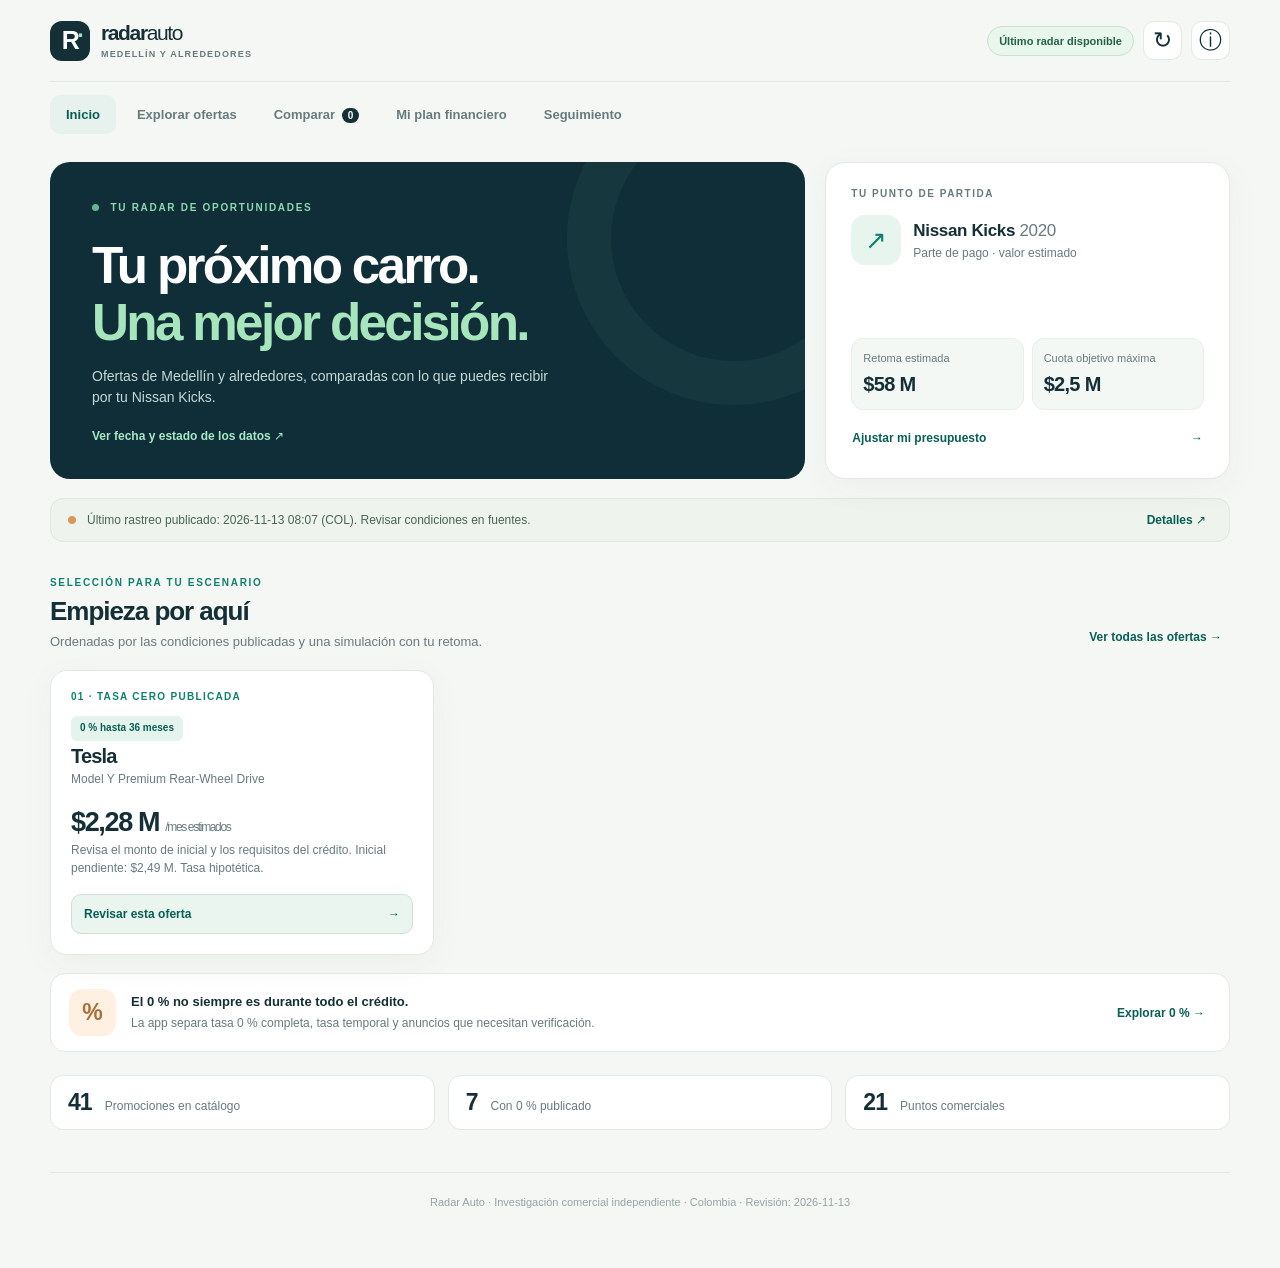
==== commit b60934cb: "radar: actualizar promociones y app" ====
--- a/index.html
+++ b/index.html
@@ -81,7 +81,7 @@
 <div class="toast" id="toast" role="status" aria-live="polite"></div>
 <div class="sheet-overlay hidden" id="detailOverlay" role="presentation"><section class="detail-sheet" role="dialog" aria-modal="true" aria-labelledby="detailTitle"><div class="sheet-handle"></div><div class="sheet-header"><span class="overline" id="detailBrand"></span><button id="detailClose" class="icon-button" type="button" aria-label="Cerrar detalle">×</button></div><div id="detailBody"></div></section></div>
 <div class="sheet-overlay hidden" id="quoteOverlay"><section class="detail-sheet" role="dialog" aria-modal="true" aria-labelledby="quoteTitle"><div class="sheet-handle"></div><div class="sheet-header"><h2 id="quoteTitle">Cotización adicional</h2><button class="icon-button" id="quoteClose" type="button" aria-label="Cerrar">×</button></div><p class="muted">Opcional. El rastreador funciona sin subir ningún documento.</p><form id="quoteForm" class="form-fields quote-form"><label>Marca<input name="brand" required placeholder="Ej. Mazda"></label><label>Modelo<input name="model" required placeholder="Ej. CX-30 Touring"></label><label>Precio (millones COP)<input name="price" required type="number" min="1" step="0.01"></label><label>Beneficio o notas<input name="terms" placeholder="Ej. tasa 0 % hasta 24 meses"></label><label>URL de la oferta (opcional)<input name="source" type="url" placeholder="https://..."></label><button class="primary-btn full" type="submit">Guardar cotización</button></form></section></div>
-<script type="application/json" id="seed">{"updated_at": "2026-10-27", "disclaimer": "Investigación pública de octubre 2026. No hay confirmación de inventario, cotización individual o aprobación financiera. Precios 'desde' son referenciales; no descontar bonos dos veces.", "offers": [{"id": "auto-chevrolet-ofertas-y-oportunidades-chevrolet-f0cf9fb", "brand": "Chevrolet", "model": "Ofertas y Oportunidades Chevrolet", "type": "Sin clasificar", "fuel": "Sin precisar", "price": null, "price_status": "sin_cotizar", "benefit": "CHEVROLET Conoce los términos y condiciones de esta promoción aquí* Onix Sedán Spark EUV Captiva Híbrida Colorado", "scheme": "standard", "intro_months": 0, "intro_rate": 0, "after_rate": null, "max_months": null, "min_down_pct": 0, "valid_until": null, "bonus": 0, "terms": "CHEVROLET Conoce los términos y condiciones de esta promoción aquí* Onix Sedán Spark EUV Captiva Híbrida Colorado", "source": "https://www.chevrolet.com.co/ofertas-oportunidades", "landing_url": "https://www.chevrolet.com.co/ofertas-oportunidades", "source_name": "Chevrolet — oportunidades", "detected_at": "2026-11-12T17:47:42-05:00", "auto": true, "reliability": "promocion_detectada", "verified": "Campaña identificada automáticamente, condiciones por confirmar.", "evidence": {"claim": "CHEVROLET Conoce los términos y condiciones de esta promoción aquí* Onix Sedán Spark EUV Captiva Híbrida Colorado", "legal": "", "legal_url": null}}, {"id": "auto-chevrolet-te-gusto-f0cf9fb", "brand": "Chevrolet", "model": "¿TE GUSTÓ?", "type": "Sin clasificar", "fuel": "Sin precisar", "price": null, "price_status": "sin_cotizar", "benefit": "Déjanos tus datos y un asesor se comunicará contigo. Consulta aquí Política de Privacidad 1 Conoce los términos y condiciones de esta promoción aquí", "scheme": "standard", "intro_months": 0, "intro_rate": 0, "after_rate": null, "max_months": null, "min_down_pct": 0, "valid_until": null, "bonus": 0, "terms": "Déjanos tus datos y un asesor se comunicará contigo. Consulta aquí Política de Privacidad 1 Conoce los términos y condiciones de esta promoción aquí", "source": "https://www.chevrolet.com.co/ofertas-oportunidades", "landing_url": "https://www.chevrolet.com.co/ofertas-oportunidades", "source_name": "Chevrolet — oportunidades", "detected_at": "2026-11-12T17:47:42-05:00", "auto": true, "reliability": "promocion_detectada", "verified": "Campaña identificada automáticamente, condiciones por confirmar.", "evidence": {"claim": "Déjanos tus datos y un asesor se comunicará contigo. Consulta aquí Política de Privacidad 1 Conoce los términos y condiciones de esta promoción aquí", "legal": "", "legal_url": null}}, {"id": "auto-kia-autoland-1-identificacion-del-organizador-7f7ede7", "brand": "Kia Autoland", "model": "1. IDENTIFICACIÓN DEL ORGANIZADOR", "type": "Sin clasificar", "fuel": "Sin precisar", "price": null, "price_status": "sin_cotizar", "benefit": "La presente promoción es organizada por METROKIA S.A., sociedad comercial identificada con NIT 830.078.966-6, con domicilio principal en Santa Marta, (en adelante, \"el Or", "scheme": "standard", "intro_months": 0, "intro_rate": 0, "after_rate": null, "max_months": null, "min_down_pct": 0, "valid_until": null, "bonus": 0, "terms": "La presente promoción es organizada por METROKIA S.A., sociedad comercial identificada con NIT 830.078.966-6, con domicilio principal en Santa Marta, (en adelante, \"el Organizador\" o \"METROKIA\"), quien actúa además en calidad de proveedor de las pastillas de freno genuinas KIA objeto del beneficio. La redención del beneficio se realizará a través de la red de concesionarios autorizados KIA a nivel nacional (en adelante, \"los Concesionarios\"), la cual podrá ser consultada en nuestra página WEB : https://kia.com.co/concesionarios, Los Concesionarios actúan como puntos autorizados de redención y prestan el servicio de instalación conforme a su propia relación comercial y de garantía frente al consumidor, sin que ello sustituya las obligaciones legales de garantía que corre", "source": "https://kia.autoland.com.co/terminos-y-condiciones", "landing_url": "https://kia.autoland.com.co/terminos-y-condiciones", "source_name": "Kia Autoland — condiciones concesionario Medellín", "detected_at": "2026-11-12T17:47:42-05:00", "auto": true, "reliability": "promocion_detectada", "verified": "Campaña identificada automáticamente, condiciones por confirmar.", "evidence": {"claim": "La presente promoción es organizada por METROKIA S.A., sociedad comercial identificada con NIT 830.078.966-6, con domicilio principal en Santa Marta, (en adelante, \"el Organizador\" o \"METROKIA\"), quien actúa además en calidad de proveedor de las pastillas de freno genuinas KIA objeto del beneficio. La redención del beneficio se realizará a través de la red de concesionarios aut", "legal": "", "legal_url": null}}, {"id": "auto-kia-autoland-2-bono-de-descuento-de-hasta-15-000-000-7f7ede7", "brand": "Kia Autoland", "model": "2. Bono de descuento de hasta $15.000.000", "type": "Sin clasificar", "fuel": "Sin precisar", "price": null, "price_status": "sin_cotizar", "benefit": "Se ofrecerán bonos de descuento de hasta QUINCE MILLONES DE PESOS ($15.000.000 COP), según la referencia, versión y condiciones comerciales aplicables. El monto máximo no", "scheme": "standard", "intro_months": 0, "intro_rate": 0, "after_rate": null, "max_months": null, "min_down_pct": 0, "valid_until": null, "bonus": 0, "terms": "Se ofrecerán bonos de descuento de hasta QUINCE MILLONES DE PESOS ($15.000.000 COP), según la referencia, versión y condiciones comerciales aplicables. El monto máximo no aplica necesariamente a todo el portafolio. Los bonos no son canjeables por dinero en efectivo ni acumulables con otras promociones, salvo autorización expresa de Autoland.", "source": "https://kia.autoland.com.co/terminos-y-condiciones", "landing_url": "https://kia.autoland.com.co/terminos-y-condiciones", "source_name": "Kia Autoland — condiciones concesionario Medellín", "detected_at": "2026-11-12T17:47:42-05:00", "auto": true, "reliability": "promocion_detectada", "verified": "Campaña identificada automáticamente, condiciones por confirmar.", "evidence": {"claim": "Se ofrecerán bonos de descuento de hasta QUINCE MILLONES DE PESOS ($15.000.000 COP), según la referencia, versión y condiciones comerciales aplicables. El monto máximo no aplica necesariamente a todo el portafolio. Los bonos no son canjeables por dinero en efectivo ni acumulables con otras promociones, salvo autorización expresa de Autoland.", "legal": "", "legal_url": null}}, {"id": "auto-kia-autoland-2-marco-normativo-aplicable-7f7ede7", "brand": "Kia Autoland", "model": "2. MARCO NORMATIVO APLICABLE", "type": "Sin clasificar", "fuel": "Sin precisar", "price": null, "price_status": "sin_cotizar", "benefit": "Esta promoción se rige por lo dispuesto en la Ley 1480 de 2012 (Estatuto del Consumidor), en especial los artículos relativos a información, publicidad y ofertas o promoc", "scheme": "standard", "intro_months": 0, "intro_rate": 0, "after_rate": null, "max_months": null, "min_down_pct": 0, "valid_until": null, "bonus": 0, "terms": "Esta promoción se rige por lo dispuesto en la Ley 1480 de 2012 (Estatuto del Consumidor), en especial los artículos relativos a información, publicidad y ofertas o promociones (arts. 23 a 31), por el Título II de la Circular Única de la Superintendencia de Industria y Comercio, y por la Ley 1581 de 2012 y el Decreto 1377 de 2013 en materia de protección de datos personales, en lo referente al tratamiento de la información de los consumidores a través de la aplicación IVUO.", "source": "https://kia.autoland.com.co/terminos-y-condiciones", "landing_url": "https://kia.autoland.com.co/terminos-y-condiciones", "source_name": "Kia Autoland — condiciones concesionario Medellín", "detected_at": "2026-11-12T17:47:42-05:00", "auto": true, "reliability": "promocion_detectada", "verified": "Campaña identificada automáticamente, condiciones por confirmar.", "evidence": {"claim": "Esta promoción se rige por lo dispuesto en la Ley 1480 de 2012 (Estatuto del Consumidor), en especial los artículos relativos a información, publicidad y ofertas o promociones (arts. 23 a 31), por el Título II de la Circular Única de la Superintendencia de Industria y Comercio, y por la Ley 1581 de 2012 y el Decreto 1377 de 2013 en materia de protección de datos personales, en ", "legal": "", "legal_url": null}}, {"id": "auto-kia-autoland-3-definiciones-7f7ede7", "brand": "Kia Autoland", "model": "3. DEFINICIONES", "type": "Sin clasificar", "fuel": "Sin precisar", "price": null, "price_status": "sin_cotizar", "benefit": "Campaña/Promoción: la oferta comercial descrita en este documento. Beneficio: el descuento del quince por ciento (15%) sobre el precio de venta al público de pastillas de", "scheme": "standard", "intro_months": 0, "intro_rate": 0, "after_rate": null, "max_months": null, "min_down_pct": 0, "valid_until": null, "bonus": 0, "terms": "Campaña/Promoción: la oferta comercial descrita en este documento. Beneficio: el descuento del quince por ciento (15%) sobre el precio de venta al público de pastillas de freno genuinas KIA. Consumidor: toda persona natural o jurídica que, como destinatario final, adquiera el Beneficio para satisfacer una necesidad propia, privada, familiar o doméstica, en los términos del artículo 5 numeral 3 de la Ley 1480 de 2012. Referencias Element: línea alternativa de repuestos KIA no genuinos, expresamente excluida del Beneficio.", "source": "https://kia.autoland.com.co/terminos-y-condiciones", "landing_url": "https://kia.autoland.com.co/terminos-y-condiciones", "source_name": "Kia Autoland — condiciones concesionario Medellín", "detected_at": "2026-11-12T17:47:42-05:00", "auto": true, "reliability": "promocion_detectada", "verified": "Campaña identificada automáticamente, condiciones por confirmar.", "evidence": {"claim": "Campaña/Promoción: la oferta comercial descrita en este documento. Beneficio: el descuento del quince por ciento (15%) sobre el precio de venta al público de pastillas de freno genuinas KIA. Consumidor: toda persona natural o jurídica que, como destinatario final, adquiera el Beneficio para satisfacer una necesidad propia, privada, familiar o doméstica, en los términos del artí", "legal": "", "legal_url": null}}, {"id": "auto-kia-autoland-3-tasa-de-financiacion-preferencial-desde-el-0-7f7ede7", "brand": "Kia Autoland", "model": "3. Tasa de financiación preferencial desde el 0%", "type": "Sin clasificar", "fuel": "Sin precisar", "price": null, "price_status": "sin_cotizar", "benefit": "Tasa 0 % por 0 meses: por validar · Se ofrecerán alternativas de financiación con tasas preferenciales desde el 0 %, sujetas a las referencias participantes, perfil crediticio del solicitante, estudio y apr", "scheme": "unverified_zero", "intro_months": 0, "intro_rate": 0, "after_rate": null, "max_months": null, "min_down_pct": 0, "valid_until": null, "bonus": 0, "terms": "Se ofrecerán alternativas de financiación con tasas preferenciales desde el 0 %, sujetas a las referencias participantes, perfil crediticio del solicitante, estudio y aprobación de la entidad financiera, plazo, cuota inicial y demás condiciones aplicables. La tasa y las condiciones definitivas deberán ser confirmadas por la entidad financiera.", "source": "https://kia.autoland.com.co/terminos-y-condiciones", "landing_url": "https://kia.autoland.com.co/terminos-y-condiciones", "source_name": "Kia Autoland — condiciones concesionario Medellín", "detected_at": "2026-11-12T17:47:42-05:00", "auto": true, "reliability": "condiciones_incompletas", "verified": "La tasa 0 % se anuncia, pero no se verificó su aplicación durante todo el plazo.", "evidence": {"claim": "Se ofrecerán alternativas de financiación con tasas preferenciales desde el 0 %, sujetas a las referencias participantes, perfil crediticio del solicitante, estudio y aprobación de la entidad financiera, plazo, cuota inicial y demás condiciones aplicables. La tasa y las condiciones definitivas deberán ser confirmadas por la entidad financiera.", "legal": "", "legal_url": null}}, {"id": "auto-kia-autoland-4-objeto-de-la-promocion-7f7ede7", "brand": "Kia Autoland", "model": "4. OBJETO DE LA PROMOCIÓN", "type": "Sin clasificar", "fuel": "Sin precisar", "price": null, "price_status": "sin_cotizar", "benefit": "Otorgar a los Consumidores un descuento del quince por ciento (15%) sobre el valor de venta al público de pastillas de freno genuinas KIA, con el fin de incentivar el uso", "scheme": "standard", "intro_months": 0, "intro_rate": 0, "after_rate": null, "max_months": null, "min_down_pct": 0, "valid_until": null, "bonus": 0, "terms": "Otorgar a los Consumidores un descuento del quince por ciento (15%) sobre el valor de venta al público de pastillas de freno genuinas KIA, con el fin de incentivar el uso de repuestos originales que garanticen la seguridad y el correcto funcionamiento de los vehículos de la marca.", "source": "https://kia.autoland.com.co/terminos-y-condiciones", "landing_url": "https://kia.autoland.com.co/terminos-y-condiciones", "source_name": "Kia Autoland — condiciones concesionario Medellín", "detected_at": "2026-11-12T17:47:42-05:00", "auto": true, "reliability": "promocion_detectada", "verified": "Campaña identificada automáticamente, condiciones por confirmar.", "evidence": {"claim": "Otorgar a los Consumidores un descuento del quince por ciento (15%) sobre el valor de venta al público de pastillas de freno genuinas KIA, con el fin de incentivar el uso de repuestos originales que garanticen la seguridad y el correcto funcionamiento de los vehículos de la marca.", "legal": "", "legal_url": null}}, {"id": "auto-kia-autoland-4-ruleta-de-premios-7f7ede7", "brand": "Kia Autoland", "model": "4. Ruleta de premios", "type": "Sin clasificar", "fuel": "Sin precisar", "price": null, "price_status": "sin_cotizar", "benefit": "Durante Kia Fest by Autoland, los clientes que cumplan con las condiciones de participación podrán acceder a la dinámica de la ruleta de premios y ganar uno de los siguie", "scheme": "standard", "intro_months": 0, "intro_rate": 0, "after_rate": null, "max_months": null, "min_down_pct": 0, "valid_until": "2026-10-18", "bonus": 0, "terms": "Durante Kia Fest by Autoland, los clientes que cumplan con las condiciones de participación podrán acceder a la dinámica de la ruleta de premios y ganar uno de los siguientes beneficios: Bono de gasolina por valor de $100.000 COP. Bono de gasolina por valor de $200.000 COP. Bono de descuento por valor de $1.000.000 COP. Sombrilla. Servicio de telemetría gratis durante un (1) año. Opción de realizar un (1) giro adicional en la ruleta. Condiciones de participación y entrega de premios: El vehículo nuevo Kia deberá separarse entre el 14 y el 18 de octubre de 2026, ambas fechas inclusive.", "source": "https://kia.autoland.com.co/terminos-y-condiciones", "landing_url": "https://kia.autoland.com.co/terminos-y-condiciones", "source_name": "Kia Autoland — condiciones concesionario Medellín", "detected_at": "2026-11-12T17:47:42-05:00", "auto": true, "reliability": "legal_vencido", "verified": "ATENCIÓN: el documento legal consultado está vencido, aunque el anuncio siga visible.", "evidence": {"claim": "Durante Kia Fest by Autoland, los clientes que cumplan con las condiciones de participación podrán acceder a la dinámica de la ruleta de premios y ganar uno de los siguientes beneficios: Bono de gasolina por valor de $100.000 COP. Bono de gasolina por valor de $200.000 COP. Bono de descuento por valor de $1.000.000 COP. Sombrilla. Servicio de telemetría gratis durante un (1) añ", "legal": "", "legal_url": null}}, {"id": "auto-kia-autoland-5-beneficio-gopass-bogota-7f7ede7", "brand": "Kia Autoland", "model": "5. Beneficio Gopass – (Bogotá)", "type": "Sin clasificar", "fuel": "Sin precisar", "price": null, "price_status": "sin_cotizar", "benefit": "Beneficio válido únicamente para clientes de la sede Bogotá que adquieran un vehículo Kia durante la vigencia de la actividad. Aplica exclusivamente para cuentas nuevas r", "scheme": "standard", "intro_months": 0, "intro_rate": 0, "after_rate": null, "max_months": null, "min_down_pct": 0, "valid_until": null, "bonus": 0, "terms": "Beneficio válido únicamente para clientes de la sede Bogotá que adquieran un vehículo Kia durante la vigencia de la actividad. Aplica exclusivamente para cuentas nuevas registradas en Autoland. Autoland realizará la instalación del TAG Gopass y la activación de una cuenta nueva registrada en Autoland. El beneficio incluye un (1) mes de Membresía Gopass Premium gratis y un bono de gasolina de $50.000, sujeto a los términos y condiciones vigentes de Gopass. Autoland únicamente se responsabiliza por la instalación del TAG y la activación de la cuenta. Cualquier reclamación relacionada con el servicio, beneficios, cobros, funcionamiento del TAG o de la plataforma Gopass deberá realizarse directamente ante Gopass. La Membresía Gopass Premium es gratuita durante el primer mes", "source": "https://kia.autoland.com.co/terminos-y-condiciones", "landing_url": "https://kia.autoland.com.co/terminos-y-condiciones", "source_name": "Kia Autoland — condiciones concesionario Medellín", "detected_at": "2026-11-12T17:47:42-05:00", "auto": true, "reliability": "promocion_detectada", "verified": "Campaña identificada automáticamente, condiciones por confirmar.", "evidence": {"claim": "Beneficio válido únicamente para clientes de la sede Bogotá que adquieran un vehículo Kia durante la vigencia de la actividad. Aplica exclusivamente para cuentas nuevas registradas en Autoland. Autoland realizará la instalación del TAG Gopass y la activación de una cuenta nueva registrada en Autoland. El beneficio incluye un (1) mes de Membresía Gopass Premium gratis y un bono ", "legal": "", "legal_url": null}}, {"id": "auto-kia-autoland-6-mecanica-y-condiciones-de-participacion-7f7ede7", "brand": "Kia Autoland", "model": "6. MECÁNICA Y CONDICIONES DE PARTICIPACIÓN", "type": "Sin clasificar", "fuel": "Sin precisar", "price": null, "price_status": "sin_cotizar", "benefit": "6.1. La Campaña será divulgada a través de la aplicación IVUO y estará disponible únicamente en la red de concesionarios autorizados KIA a nivel nacional. 6.2. Para acced", "scheme": "standard", "intro_months": 0, "intro_rate": 0, "after_rate": null, "max_months": null, "min_down_pct": 0, "valid_until": null, "bonus": 0, "terms": "6.1. La Campaña será divulgada a través de la aplicación IVUO y estará disponible únicamente en la red de concesionarios autorizados KIA a nivel nacional. 6.2. Para acceder al Beneficio, el Consumidor deberá presentarse en un concesionario autorizado KIA y solicitar la aplicación del descuento sobre la compra de pastillas de freno genuinas KIA, en los términos, canales y con los soportes que cada concesionario defina para la validación de la promoción. 6.3. El Beneficio se hace efectivo al momento de la compra y no genera derecho a reembolso, devolución en dinero o compensación distinta al descuento aquí descrito.", "source": "https://kia.autoland.com.co/terminos-y-condiciones", "landing_url": "https://kia.autoland.com.co/terminos-y-condiciones", "source_name": "Kia Autoland — condiciones concesionario Medellín", "detected_at": "2026-11-12T17:47:42-05:00", "auto": true, "reliability": "promocion_detectada", "verified": "Campaña identificada automáticamente, condiciones por confirmar.", "evidence": {"claim": "6.1. La Campaña será divulgada a través de la aplicación IVUO y estará disponible únicamente en la red de concesionarios autorizados KIA a nivel nacional. 6.2. Para acceder al Beneficio, el Consumidor deberá presentarse en un concesionario autorizado KIA y solicitar la aplicación del descuento sobre la compra de pastillas de freno genuinas KIA, en los términos, canales y con lo", "legal": "", "legal_url": null}}, {"id": "auto-kia-autoland-7-planes-de-financiacion-y-asesoria-comercial-7f7ede7", "brand": "Kia Autoland", "model": "7. Planes de financiación y asesoría comercial", "type": "Sin clasificar", "fuel": "Sin precisar", "price": null, "price_status": "sin_cotizar", "benefit": "Autoland brindará asesoría sobre las alternativas de financiación disponibles. Las condiciones definitivas dependerán de la referencia seleccionada, la oferta vigente y l", "scheme": "standard", "intro_months": 0, "intro_rate": 0, "after_rate": null, "max_months": null, "min_down_pct": 0, "valid_until": null, "bonus": 0, "terms": "Autoland brindará asesoría sobre las alternativas de financiación disponibles. Las condiciones definitivas dependerán de la referencia seleccionada, la oferta vigente y la aprobación de la entidad financiera correspondiente.", "source": "https://kia.autoland.com.co/terminos-y-condiciones", "landing_url": "https://kia.autoland.com.co/terminos-y-condiciones", "source_name": "Kia Autoland — condiciones concesionario Medellín", "detected_at": "2026-11-12T17:47:42-05:00", "auto": true, "reliability": "promocion_detectada", "verified": "Campaña identificada automáticamente, condiciones por confirmar.", "evidence": {"claim": "Autoland brindará asesoría sobre las alternativas de financiación disponibles. Las condiciones definitivas dependerán de la referencia seleccionada, la oferta vigente y la aprobación de la entidad financiera correspondiente.", "legal": "", "legal_url": null}}, {"id": "auto-nissan-vigencia-4-de-noviembre-de-2026-al-30-de-noviembre-de-2-c914ce7", "brand": "Nissan", "model": "VIGENCIA: 4 DE NOVIEMBRE DE 2026 AL 30 DE NOVIEMBRE DE 2026", "type": "Sin clasificar", "fuel": "Sin precisar", "price": null, "price_status": "sin_cotizar", "benefit": "OCTUBRE 2026 Los siguientes bonos y beneficios estarán disponibles en todas las vitrinas de DISTRIBUIDORA NISSAN S.A a nivel nacional. La vigencia de estos bonos y benefi", "scheme": "standard", "intro_months": 0, "intro_rate": 0, "after_rate": null, "max_months": null, "min_down_pct": 0, "valid_until": "2026-11-30", "bonus": 0, "terms": "OCTUBRE 2026 Los siguientes bonos y beneficios estarán disponibles en todas las vitrinas de DISTRIBUIDORA NISSAN S.A a nivel nacional. La vigencia de estos bonos y beneficios comprende entre el 4 de noviembre de 2026 y el 30 de noviembre de 2026. Los bonos y beneficios podrán variar según la versión del modelo de interés. Los bonos aplican sobre el precio del vehículo. Las imágenes son de carácter ilustrativo y de referencia, las versiones comercializadas en Colombia pueden variar en colores y accesorios según las distintas versiones. Los bonos, descuentos y beneficios no podrán ser redimidos en dinero o intercambiables por otro bien o servicio, y tampoco serán acumulables con otros descuentos o promociones. 1. Frontier Gasolina Bono de $2.000.000* SOAT Gratis ** * Apli", "source": "https://www.nissan.com.co/terminos-y-condiciones/bonos-y-beneficios-noviembre-2026.html", "landing_url": "https://www.nissan.com.co/terminos-y-condiciones/bonos-y-beneficios-noviembre-2026.html", "source_name": "Nissan — beneficios nacionales", "detected_at": "2026-11-12T17:47:42-05:00", "auto": true, "reliability": "promocion_detectada", "verified": "Campaña identificada automáticamente, condiciones por confirmar.", "evidence": {"claim": "OCTUBRE 2026 Los siguientes bonos y beneficios estarán disponibles en todas las vitrinas de DISTRIBUIDORA NISSAN S.A a nivel nacional. La vigencia de estos bonos y beneficios comprende entre el 4 de noviembre de 2026 y el 30 de noviembre de 2026. Los bonos y beneficios podrán variar según la versión del modelo de interés. Los bonos aplican sobre el precio del vehículo. Las imág", "legal": "", "legal_url": null}}, {"id": "auto-chevrolet-captiva-ev-2026-full-b5e5fc5", "brand": "Chevrolet", "model": "Captiva EV 2026", "type": "SUV", "fuel": "Sin precisar", "price": null, "price_status": "sin_cotizar", "benefit": "LEGAL VENCIDO · Tasa 0 % por 36 meses: por validar · Captiva EV 2026 Cuota inicial desde 50% Plazo del crédito: 36 meses. Tasa de interés beneficio: Del 0% n.m.v. Consulte aquí términos y condiciones Conoce más Pide tu créd", "scheme": "unverified_zero", "intro_months": 0, "intro_rate": 0, "after_rate": null, "max_months": 36, "min_down_pct": 50, "valid_until": "2026-09-30", "bonus": 0, "terms": "Terminos y Condiciones | GM Financial WhatsApp Chat Soy Cliente Contáctanos Mi Cuenta Paga en Línea Productos Todos los Productos Particulares Seminuevos Comerciales Flotas Promociones Seguros Todos los Seguros Seguro de Vida Deudor Seguro de Vida Premium Seguro de Vehículo Seguridad Mecánica Protección Financiera Quiénes somos Ayuda Preguntas Frecuentes Medios de Pago Protege tus Finanzas Visita Chevrolet Productos Todos los Productos Particulares Seminuevos Comerciales Flotas Promociones Seguros Todos los Seguros Seguro de Vida Deudor Seguro de Vida Premium Seguro de Vehículo Seguridad Mecánica Protección Financiera Ayuda Preguntas Frecuentes Medios de Pago Protege tus Finanzas Inicio Promociones Terminos y Condiciones 0% Intereses por toda la vida del crédito 36 Mese", "source": "https://www.gmfinancial.com.co/es-co/inicio/promociones/terminos-y-condiciones-.html", "landing_url": "https://www.gmfinancial.com.co/es-co/inicio/promociones.html", "source_name": "GM Financial — promociones y condiciones", "detected_at": "2026-11-11T21:53:24-05:00", "auto": true, "reliability": "fuente_no_disponible", "verified": "La fuente no respondió; última evidencia antigua", "evidence": {"claim": "Captiva EV 2026 Cuota inicial desde 50% Plazo del crédito: 36 meses. Tasa de interés beneficio: Del 0% n.m.v. Consulte aquí términos y condiciones Conoce más Pide tu crédito sin salir de casa 0% Intereses por toda la vida del crédito", "legal": "Terminos y Condiciones | GM Financial WhatsApp Chat Soy Cliente Contáctanos Mi Cuenta Paga en Línea Productos Todos los Productos Particulares Seminuevos Comerciales Flotas Promociones Seguros Todos los Seguros Seguro de Vida Deudor Seguro de Vida Premium Seguro de Vehículo Seguridad Mecánica Protección Financiera Quiénes somos Ayuda Preguntas Frecuentes Medios de Pago Protege tus Finanzas Visita Chevrolet Productos Todos los Productos Particulares Seminuevos Comerciales Flotas Promociones Seguros Todos los Seguros Seguro de Vida Deudor Seguro de Vida Premium Seguro de Vehículo Seguridad Mecánica Protección Financiera Ayuda Preguntas Frecuentes Medios de Pago Protege tus Finanzas Inicio Promociones Terminos y Condiciones 0% Intereses por toda la vida del crédito 36 Mese", "legal_url": "https://www.gmfinancial.com.co/es-co/inicio/promociones/terminos-y-condiciones-.html"}, "auto_stale": true}, {"id": "auto-chevrolet-captiva-ev-2026-intro-b5e5fc5", "brand": "Chevrolet", "model": "Captiva EV 2026", "type": "SUV", "fuel": "Sin precisar", "price": null, "price_status": "sin_cotizar", "benefit": "Captiva EV 2026 Cuota inicial desde 10% Plazo del crédito: 60 meses . Tasa de interés beneficio: Desde 0.85% n.m.v Plazo tasa beneficio: 12 meses. Tasa de interés perfil:", "scheme": "intro", "intro_months": 12, "intro_rate": 0, "after_rate": null, "max_months": 60, "min_down_pct": 10, "valid_until": null, "bonus": 0, "terms": "Captiva EV 2026 Cuota inicial desde 10% Plazo del crédito: 60 meses . Tasa de interés beneficio: Desde 0.85% n.m.v Plazo tasa beneficio: 12 meses. Tasa de interés perfil: Desde la cuota 13 Consulte aquí términos y condiciones Conoce más Pide tu crédito sin salir de casa Estrena con tasa de interés beneficio", "source": "https://www.gmfinancial.com.co/es-co/inicio/promociones.html", "landing_url": "https://www.gmfinancial.com.co/es-co/inicio/promociones.html", "source_name": "GM Financial — promociones y condiciones", "detected_at": "2026-11-11T21:53:24-05:00", "auto": true, "reliability": "fuente_no_disponible", "verified": "La fuente no respondió; última evidencia antigua", "evidence": {"claim": "Captiva EV 2026 Cuota inicial desde 10% Plazo del crédito: 60 meses . Tasa de interés beneficio: Desde 0.85% n.m.v Plazo tasa beneficio: 12 meses. Tasa de interés perfil: Desde la cuota 13 Consulte aquí términos y condiciones Conoce más Pide tu crédito sin salir de casa Estrena con tasa de interés beneficio", "legal": "", "legal_url": null}, "auto_stale": true}, {"id": "auto-chevrolet-captiva-phev-2026-full-b5e5fc5", "brand": "Chevrolet", "model": "Captiva PHEV 2026", "type": "SUV", "fuel": "Sin precisar", "price": null, "price_status": "sin_cotizar", "benefit": "LEGAL VENCIDO · Tasa 0 % por 36 meses: por validar · Captiva PHEV 2026 Cuota inicial desde 50% Plazo del crédito: 36 meses. Tasa de interés beneficio: Del 0% n.m.v . Consulte aquí términos y condiciones Conoce más Pide tu c", "scheme": "unverified_zero", "intro_months": 0, "intro_rate": 0, "after_rate": null, "max_months": 36, "min_down_pct": 50, "valid_until": "2026-09-30", "bonus": 0, "terms": "Terminos y Condiciones | GM Financial WhatsApp Chat Soy Cliente Contáctanos Mi Cuenta Paga en Línea Productos Todos los Productos Particulares Seminuevos Comerciales Flotas Promociones Seguros Todos los Seguros Seguro de Vida Deudor Seguro de Vida Premium Seguro de Vehículo Seguridad Mecánica Protección Financiera Quiénes somos Ayuda Preguntas Frecuentes Medios de Pago Protege tus Finanzas Visita Chevrolet Productos Todos los Productos Particulares Seminuevos Comerciales Flotas Promociones Seguros Todos los Seguros Seguro de Vida Deudor Seguro de Vida Premium Seguro de Vehículo Seguridad Mecánica Protección Financiera Ayuda Preguntas Frecuentes Medios de Pago Protege tus Finanzas Inicio Promociones Terminos y Condiciones 0% Intereses por toda la vida del crédito 36 Mese", "source": "https://www.gmfinancial.com.co/es-co/inicio/promociones/terminos-y-condiciones-.html", "landing_url": "https://www.gmfinancial.com.co/es-co/inicio/promociones.html", "source_name": "GM Financial — promociones y condiciones", "detected_at": "2026-11-11T21:53:24-05:00", "auto": true, "reliability": "fuente_no_disponible", "verified": "La fuente no respondió; última evidencia antigua", "evidence": {"claim": "Captiva PHEV 2026 Cuota inicial desde 50% Plazo del crédito: 36 meses. Tasa de interés beneficio: Del 0% n.m.v . Consulte aquí términos y condiciones Conoce más Pide tu crédito sin salir de casa 0% Intereses por toda la vida del crédito", "legal": "Terminos y Condiciones | GM Financial WhatsApp Chat Soy Cliente Contáctanos Mi Cuenta Paga en Línea Productos Todos los Productos Particulares Seminuevos Comerciales Flotas Promociones Seguros Todos los Seguros Seguro de Vida Deudor Seguro de Vida Premium Seguro de Vehículo Seguridad Mecánica Protección Financiera Quiénes somos Ayuda Preguntas Frecuentes Medios de Pago Protege tus Finanzas Visita Chevrolet Productos Todos los Productos Particulares Seminuevos Comerciales Flotas Promociones Seguros Todos los Seguros Seguro de Vida Deudor Seguro de Vida Premium Seguro de Vehículo Seguridad Mecánica Protección Financiera Ayuda Preguntas Frecuentes Medios de Pago Protege tus Finanzas Inicio Promociones Terminos y Condiciones 0% Intereses por toda la vida del crédito 36 Mese", "legal_url": "https://www.gmfinancial.com.co/es-co/inicio/promociones/terminos-y-condiciones-.html"}, "auto_stale": true}, {"id": "auto-chevrolet-captiva-phev-2026-intro-b5e5fc5", "brand": "Chevrolet", "model": "Captiva PHEV 2026", "type": "SUV", "fuel": "Sin precisar", "price": null, "price_status": "sin_cotizar", "benefit": "Captiva PHEV 2026 Cuota inicial desde 10% Plazo del crédito: 60 meses. Tasa de interés beneficio: Desde 0.85% n.m.v Plazo tasa beneficio: 12 meses. Tasa de interés perfil", "scheme": "intro", "intro_months": 12, "intro_rate": 0, "after_rate": null, "max_months": 60, "min_down_pct": 10, "valid_until": null, "bonus": 0, "terms": "Captiva PHEV 2026 Cuota inicial desde 10% Plazo del crédito: 60 meses. Tasa de interés beneficio: Desde 0.85% n.m.v Plazo tasa beneficio: 12 meses. Tasa de interés perfil: Desde la couta 13. Consulte aquí términos y condiciones Conoce más Pide tu crédito sin salir de casa Descubre más", "source": "https://www.gmfinancial.com.co/es-co/inicio/promociones.html", "landing_url": "https://www.gmfinancial.com.co/es-co/inicio/promociones.html", "source_name": "GM Financial — promociones y condiciones", "detected_at": "2026-11-11T21:53:24-05:00", "auto": true, "reliability": "fuente_no_disponible", "verified": "La fuente no respondió; última evidencia antigua", "evidence": {"claim": "Captiva PHEV 2026 Cuota inicial desde 10% Plazo del crédito: 60 meses. Tasa de interés beneficio: Desde 0.85% n.m.v Plazo tasa beneficio: 12 meses. Tasa de interés perfil: Desde la couta 13. Consulte aquí términos y condiciones Conoce más Pide tu crédito sin salir de casa Descubre más", "legal": "", "legal_url": null}, "auto_stale": true}, {"id": "auto-chevrolet-onix-2027-intro-b5e5fc5", "brand": "Chevrolet", "model": "Onix 2027", "type": "Sedán", "fuel": "Sin precisar", "price": null, "price_status": "sin_cotizar", "benefit": "Tasa 0 % por 60 meses: por validar · Onix 2027 Cuota inicial desde 50% Plazo del crédito: 60 meses . Tasa de interés beneficio: Desde 0% n.m.v Plazo tasa beneficio: 12 meses Tasa de interés perfil: Desde la ", "scheme": "intro", "intro_months": 12, "intro_rate": 0, "after_rate": null, "max_months": 60, "min_down_pct": 50, "valid_until": null, "bonus": 0, "terms": "Onix 2027 Cuota inicial desde 50% Plazo del crédito: 60 meses . Tasa de interés beneficio: Desde 0% n.m.v Plazo tasa beneficio: 12 meses Tasa de interés perfil: Desde la cuota 13 Consulte aquí términos y condiciones Conoce más Pide tu crédito sin salir de casa Estrena con tasa de interés beneficio", "source": "https://www.gmfinancial.com.co/es-co/inicio/promociones.html", "landing_url": "https://www.gmfinancial.com.co/es-co/inicio/promociones.html", "source_name": "GM Financial — promociones y condiciones", "detected_at": "2026-11-11T21:53:24-05:00", "auto": true, "reliability": "fuente_no_disponible", "verified": "La fuente no respondió; última evidencia antigua", "evidence": {"claim": "Onix 2027 Cuota inicial desde 50% Plazo del crédito: 60 meses . Tasa de interés beneficio: Desde 0% n.m.v Plazo tasa beneficio: 12 meses Tasa de interés perfil: Desde la cuota 13 Consulte aquí términos y condiciones Conoce más Pide tu crédito sin salir de casa Estrena con tasa de interés beneficio", "legal": "", "legal_url": null}, "auto_stale": true}, {"id": "auto-chevrolet-sonic-2027-full-b5e5fc5", "brand": "Chevrolet", "model": "Sonic 2027", "type": "SUV", "fuel": "Sin precisar", "price": 87.99, "price_status": "referencia_por_verificar", "benefit": "LEGAL VENCIDO · Tasa 0 % por 60 meses: por validar · Sonic 2027 Cuota inicial desde 50% Plazo del crédito: 60 meses . Tasa de interés: Desde 0% n.m.v Consulte aquí términos y condiciones Conoce más Pide tu crédito sin salir", "scheme": "unverified_zero", "intro_months": 0, "intro_rate": 0, "after_rate": null, "max_months": 60, "min_down_pct": 50, "valid_until": "2026-09-30", "bonus": 0, "terms": "Terminos y Condiciones | GM Financial WhatsApp Chat Soy Cliente Contáctanos Mi Cuenta Paga en Línea Productos Todos los Productos Particulares Seminuevos Comerciales Flotas Promociones Seguros Todos los Seguros Seguro de Vida Deudor Seguro de Vida Premium Seguro de Vehículo Seguridad Mecánica Protección Financiera Quiénes somos Ayuda Preguntas Frecuentes Medios de Pago Protege tus Finanzas Visita Chevrolet Productos Todos los Productos Particulares Seminuevos Comerciales Flotas Promociones Seguros Todos los Seguros Seguro de Vida Deudor Seguro de Vida Premium Seguro de Vehículo Seguridad Mecánica Protección Financiera Ayuda Preguntas Frecuentes Medios de Pago Protege tus Finanzas Inicio Promociones Terminos y Condiciones Tasa desde 0% por 5 años GM Financial Colombia S.", "source": "https://www.gmfinancial.com.co/es-co/inicio/promociones/terminos-y-condiciones1.html", "landing_url": "https://www.gmfinancial.com.co/es-co/inicio/promociones.html", "source_name": "GM Financial — promociones y condiciones", "detected_at": "2026-11-11T21:53:24-05:00", "auto": true, "reliability": "fuente_no_disponible", "verified": "La fuente no respondió; última evidencia antigua", "evidence": {"claim": "Sonic 2027 Cuota inicial desde 50% Plazo del crédito: 60 meses . Tasa de interés: Desde 0% n.m.v Consulte aquí términos y condiciones Conoce más Pide tu crédito sin salir de casa 0% Intereses por toda la vida del crédito", "legal": "Terminos y Condiciones | GM Financial WhatsApp Chat Soy Cliente Contáctanos Mi Cuenta Paga en Línea Productos Todos los Productos Particulares Seminuevos Comerciales Flotas Promociones Seguros Todos los Seguros Seguro de Vida Deudor Seguro de Vida Premium Seguro de Vehículo Seguridad Mecánica Protección Financiera Quiénes somos Ayuda Preguntas Frecuentes Medios de Pago Protege tus Finanzas Visita Chevrolet Productos Todos los Productos Particulares Seminuevos Comerciales Flotas Promociones Seguros Todos los Seguros Seguro de Vida Deudor Seguro de Vida Premium Seguro de Vehículo Seguridad Mecánica Protección Financiera Ayuda Preguntas Frecuentes Medios de Pago Protege tus Finanzas Inicio Promociones Terminos y Condiciones Tasa desde 0% por 5 años GM Financial Colombia S.", "legal_url": "https://www.gmfinancial.com.co/es-co/inicio/promociones/terminos-y-condiciones1.html"}, "price_source": "https://www.chevrolet.com.co/camionetas/sonic", "auto_stale": true}, {"id": "auto-chevrolet-spark-euv-2026-full-b5e5fc5", "brand": "Chevrolet", "model": "Spark EUV 2026", "type": "Sedán", "fuel": "Sin precisar", "price": null, "price_status": "sin_cotizar", "benefit": "LEGAL VENCIDO · Tasa 0 % por 36 meses: por validar · Spark EUV 2026 Cuota inicial desde 50% Plazo del crédito: 36 meses. Tasa de interés beneficio: Del 0% n.m.v. Consulte aquí términos y condiciones Conoce más Pide tu crédi", "scheme": "unverified_zero", "intro_months": 0, "intro_rate": 0, "after_rate": null, "max_months": 36, "min_down_pct": 50, "valid_until": "2026-09-30", "bonus": 0, "terms": "Terminos y Condiciones | GM Financial WhatsApp Chat Soy Cliente Contáctanos Mi Cuenta Paga en Línea Productos Todos los Productos Particulares Seminuevos Comerciales Flotas Promociones Seguros Todos los Seguros Seguro de Vida Deudor Seguro de Vida Premium Seguro de Vehículo Seguridad Mecánica Protección Financiera Quiénes somos Ayuda Preguntas Frecuentes Medios de Pago Protege tus Finanzas Visita Chevrolet Productos Todos los Productos Particulares Seminuevos Comerciales Flotas Promociones Seguros Todos los Seguros Seguro de Vida Deudor Seguro de Vida Premium Seguro de Vehículo Seguridad Mecánica Protección Financiera Ayuda Preguntas Frecuentes Medios de Pago Protege tus Finanzas Inicio Promociones Terminos y Condiciones 0% Intereses por toda la vida del crédito 36 Mese", "source": "https://www.gmfinancial.com.co/es-co/inicio/promociones/terminos-y-condiciones-.html", "landing_url": "https://www.gmfinancial.com.co/es-co/inicio/promociones.html", "source_name": "GM Financial — promociones y condiciones", "detected_at": "2026-11-11T21:53:24-05:00", "auto": true, "reliability": "fuente_no_disponible", "verified": "La fuente no respondió; última evidencia antigua", "evidence": {"claim": "Spark EUV 2026 Cuota inicial desde 50% Plazo del crédito: 36 meses. Tasa de interés beneficio: Del 0% n.m.v. Consulte aquí términos y condiciones Conoce más Pide tu crédito sin salir de casa Estrena con tasa de interés beneficio", "legal": "Terminos y Condiciones | GM Financial WhatsApp Chat Soy Cliente Contáctanos Mi Cuenta Paga en Línea Productos Todos los Productos Particulares Seminuevos Comerciales Flotas Promociones Seguros Todos los Seguros Seguro de Vida Deudor Seguro de Vida Premium Seguro de Vehículo Seguridad Mecánica Protección Financiera Quiénes somos Ayuda Preguntas Frecuentes Medios de Pago Protege tus Finanzas Visita Chevrolet Productos Todos los Productos Particulares Seminuevos Comerciales Flotas Promociones Seguros Todos los Seguros Seguro de Vida Deudor Seguro de Vida Premium Seguro de Vehículo Seguridad Mecánica Protección Financiera Ayuda Preguntas Frecuentes Medios de Pago Protege tus Finanzas Inicio Promociones Terminos y Condiciones 0% Intereses por toda la vida del crédito 36 Mese", "legal_url": "https://www.gmfinancial.com.co/es-co/inicio/promociones/terminos-y-condiciones-.html"}, "auto_stale": true}, {"id": "auto-chevrolet-spark-euv-2026-intro-b5e5fc5", "brand": "Chevrolet", "model": "Spark EUV 2026", "type": "Sedán", "fuel": "Sin precisar", "price": null, "price_status": "sin_cotizar", "benefit": "Spark EUV 2026 Cuota inicial desde 10% Plazo del crédito: 60 meses. Tasa de interés beneficio: Desde 0.85% n.m.v Plazo tasa beneficio: 12 meses Tasa de interés perfil: De", "scheme": "intro", "intro_months": 12, "intro_rate": 0, "after_rate": null, "max_months": 60, "min_down_pct": 10, "valid_until": null, "bonus": 0, "terms": "Spark EUV 2026 Cuota inicial desde 10% Plazo del crédito: 60 meses. Tasa de interés beneficio: Desde 0.85% n.m.v Plazo tasa beneficio: 12 meses Tasa de interés perfil: Desde la cuota 13 Consulte aquí términos y condiciones Conoce más Pide tu crédito sin salir de casa Estrena con tasa de interés beneficio", "source": "https://www.gmfinancial.com.co/es-co/inicio/promociones.html", "landing_url": "https://www.gmfinancial.com.co/es-co/inicio/promociones.html", "source_name": "GM Financial — promociones y condiciones", "detected_at": "2026-11-11T21:53:24-05:00", "auto": true, "reliability": "fuente_no_disponible", "verified": "La fuente no respondió; última evidencia antigua", "evidence": {"claim": "Spark EUV 2026 Cuota inicial desde 10% Plazo del crédito: 60 meses. Tasa de interés beneficio: Desde 0.85% n.m.v Plazo tasa beneficio: 12 meses Tasa de interés perfil: Desde la cuota 13 Consulte aquí términos y condiciones Conoce más Pide tu crédito sin salir de casa Estrena con tasa de interés beneficio", "legal": "", "legal_url": null}, "auto_stale": true}, {"id": "auto-chevrolet-tracker-2027-intro-b5e5fc5", "brand": "Chevrolet", "model": "Tracker 2027", "type": "SUV", "fuel": "Sin precisar", "price": null, "price_status": "sin_cotizar", "benefit": "Tasa 0 % por 60 meses: por validar · Tracker 2027 Cuota inicial desde 50% Plazo del crédito: 60 meses . Tasa de interés beneficio: Desde 0% n.m.v Plazo tasa beneficio: 12 meses Tasa de interés perfil: Desde ", "scheme": "intro", "intro_months": 12, "intro_rate": 0, "after_rate": null, "max_months": 60, "min_down_pct": 50, "valid_until": null, "bonus": 0, "terms": "Tracker 2027 Cuota inicial desde 50% Plazo del crédito: 60 meses . Tasa de interés beneficio: Desde 0% n.m.v Plazo tasa beneficio: 12 meses Tasa de interés perfil: Desde la cuota 13 Consulte aquí términos y condiciones Conoce más Pide tu crédito sin salir de casa Estrena con tasa de interés beneficio", "source": "https://www.gmfinancial.com.co/es-co/inicio/promociones.html", "landing_url": "https://www.gmfinancial.com.co/es-co/inicio/promociones.html", "source_name": "GM Financial — promociones y condiciones", "detected_at": "2026-11-11T21:53:24-05:00", "auto": true, "reliability": "fuente_no_disponible", "verified": "La fuente no respondió; última evidencia antigua", "evidence": {"claim": "Tracker 2027 Cuota inicial desde 50% Plazo del crédito: 60 meses . Tasa de interés beneficio: Desde 0% n.m.v Plazo tasa beneficio: 12 meses Tasa de interés perfil: Desde la cuota 13 Consulte aquí términos y condiciones Conoce más Pide tu crédito sin salir de casa Estrena con tasa de interés beneficio", "legal": "", "legal_url": null}, "auto_stale": true}, {"id": "auto-nissan-vigencia-2-de-octubre-de-2026-al-31-de-octubre-de-2026-1fee7c1", "brand": "Nissan", "model": "VIGENCIA: 2 DE OCTUBRE DE 2026 AL 31 DE OCTUBRE DE 2026", "type": "Sin clasificar", "fuel": "Sin precisar", "price": null, "price_status": "sin_cotizar", "benefit": "OCTUBRE 2026 Los siguientes bonos y beneficios estarán disponibles en todas las vitrinas de DISTRIBUIDORA NISSAN S.A a nivel nacional. La vigencia de estos bonos y benefi", "scheme": "standard", "intro_months": 0, "intro_rate": 0, "after_rate": null, "max_months": null, "min_down_pct": 0, "valid_until": "2026-10-31", "bonus": 0, "terms": "OCTUBRE 2026 Los siguientes bonos y beneficios estarán disponibles en todas las vitrinas de DISTRIBUIDORA NISSAN S.A a nivel nacional. La vigencia de estos bonos y beneficios comprende entre el 2 de Octubre de 2026 y el 31 de Octubre de 2026. Los bonos y beneficios podrán variar según la versión del modelo de interés. Los bonos aplican sobre el precio del vehículo. Las imágenes son de carácter ilustrativo y de referencia, las versiones comercializadas en Colombia pueden variar en colores y accesorios según las distintas versiones. Los bonos, descuentos y beneficios no podrán ser redimidos en dinero o intercambiables por otro bien o servicio, y tampoco serán acumulables con otros descuentos o promociones. 1. Frontier Gasolina Bono de $2.000.000 * Matricula con SOAT Grati", "source": "https://www.nissan.com.co/terminos-y-condiciones/bonos-y-beneficios-octubre-2026.html", "landing_url": "https://www.nissan.com.co/terminos-y-condiciones/bonos-y-beneficios-octubre-2026.html", "source_name": "Nissan — beneficios nacionales", "detected_at": "2026-10-31T20:01:47-05:00", "auto": true, "reliability": "retirada_o_no_encontrada", "verified": "No se detecta actualmente en fuente", "evidence": {"claim": "OCTUBRE 2026 Los siguientes bonos y beneficios estarán disponibles en todas las vitrinas de DISTRIBUIDORA NISSAN S.A a nivel nacional. La vigencia de estos bonos y beneficios comprende entre el 2 de Octubre de 2026 y el 31 de Octubre de 2026. Los bonos y beneficios podrán variar según la versión del modelo de interés. Los bonos aplican sobre el precio del vehículo. Las imágenes", "legal": "", "legal_url": null}, "auto_stale": true}, {"id": "tesla-model-y", "brand": "Tesla", "model": "Model Y Premium Rear-Wheel Drive", "type": "SUV", "fuel": "Eléctrico", "price": 120.99, "price_status": "vigente", "benefit": "0 % E.A. hasta 36 meses sobre el saldo financiado", "scheme": "full_zero", "intro_months": 0, "intro_rate": 0, "after_rate": 0, "max_months": 36, "min_down_pct": 50, "valid_until": "2026-12-31", "bonus": 0, "terms": "Santander: cuota inicial mínima 50 %, hasta 36 meses a tasa fija 0 % E.A., pedidos desde 22/10 hasta 31/12/2026, entrega antes del 31/12/2026. Precio $120,99 M de configurador Tesla, incluye transporte y registro. Otros cargos y seguros no incluidos en cuota. Aceptación de Nissan Kicks como parte de pago NO verificada.", "source": "https://www.tesla.com/es_co/modely/design?financeModalTab=finance_options&modal=finance", "verified": "Financiación oficial publicada; evaluación de crédito y disponibilidad requeridas."}, {"id": "tesla-model-3", "brand": "Tesla", "model": "Model 3 Premium tracción trasera", "type": "Sedán", "fuel": "Eléctrico", "price": 114.99, "price_status": "referencia_vencida", "benefit": "0 % E.A. hasta 36 meses (precio anterior por confirmar)", "scheme": "full_zero", "intro_months": 0, "intro_rate": 0, "after_rate": 0, "max_months": 36, "min_down_pct": 50, "valid_until": "2026-12-31", "bonus": 0, "terms": "Campaña de Santander 0 % EA hasta 36 meses, cuota inicial >= 50 %, para Model 3 y Model Y; pedidos y entrega antes 31/12/2026. El precio desde $114,99 M es un dato de lista comprobado por tercero en septiembre 2026, NO precio Tesla octubre verificado. Confirmar configuración y precio final. Retoma directa Kicks NO confirmada.", "source": "https://www.tesla.com/es_co/model3/design", "price_source": "https://autoselectricos.com/co/carros/tesla-model-3/", "verified": "Interés 0 % vigente; precio referencial histórico."}, {"id": "byd-yuan-plus", "brand": "BYD", "model": "Yuan Plus (versión por cotizar)", "type": "SUV", "fuel": "Eléctrico", "price": null, "price_status": "sin_cotizar", "benefit": "Moevo Medellín y Marautos anuncian desde 0 % hasta 36 meses; solicitar T&C", "scheme": "unverified_zero", "intro_months": 0, "intro_rate": 0, "after_rate": null, "max_months": 36, "min_down_pct": 50, "valid_until": null, "bonus": 0, "terms": "Promoción divulgada por medios el 27/oct/2026 para distribuidores específicos: 50 % inicial, hasta 36 meses, Banco Finandina en comunicado de Marautos. No hay documento de condiciones contractual completo ni vigencia verificable: NO asumir tasa 0% aprobada ni mes de vencimiento. Precio solo en cotización.", "source": "https://www.elcolombiano.com/negocios/byd-y-tesla-bajan-tasas-de-interes-en-que-carros-HN42830676", "verified": "Oferta local reportada; documentación oficial de la promoción no verificada."}, {"id": "kia-k3-cross", "brand": "Kia", "model": "K3 Cross Vibrant MT 2027", "type": "Crossover", "fuel": "Gasolina", "price": 78.99, "price_status": "vigente", "benefit": "Tasa desde 0 % M.V. durante 6 meses", "scheme": "intro", "intro_months": 6, "intro_rate": 0, "after_rate": null, "min_down_pct": 30, "valid_until": "2026-10-31", "bonus": 0, "bonus_note": "No se reportó bono de precio en esta referencia.", "terms": "Cuota inicial desde el 30 %, perfil hasta AA, plazo hasta 72 meses sin residual; desde mes 7 tasa vigente, no publicada en la campaña. Seguros no incluidos.", "source": "https://kia.com.co/noticias/legales-campanas-octubre-2026", "verified": "Términos nacionales vigentes; aplicación y disponibilidad local por confirmar."}, {"id": "kia-k3-sedan", "brand": "Kia", "model": "K3 Sedán Desire MT 2027", "type": "Sedán", "fuel": "Gasolina", "price": 72.99, "price_status": "vigente", "benefit": "Tasa desde 0 % M.V. durante 6 meses", "scheme": "intro", "intro_months": 6, "intro_rate": 0, "after_rate": null, "min_down_pct": 30, "valid_until": "2026-10-31", "bonus": 0, "terms": "Cuota inicial desde 30 %, plazo hasta 72 meses; tasa posterior no indicada y seguros adicionales.", "source": "https://kia.com.co/noticias/legales-campanas-octubre-2026", "verified": "Campaña nacional; validar concesionario."}, {"id": "kia-ev5", "brand": "Kia", "model": "EV5 Light 2027", "type": "SUV", "fuel": "Eléctrico", "price": 139.99, "price_status": "vigente", "benefit": "Tasa desde 0 % M.V. durante 6 meses", "scheme": "intro", "intro_months": 6, "intro_rate": 0, "after_rate": null, "min_down_pct": 30, "valid_until": "2026-10-31", "bonus": 0, "terms": "Promoción Finandina desde 0 % 6 meses; después tasa vigente no especificada; no equivale a 0 % todo el crédito.", "source": "https://kia.com.co/noticias/legales-campanas-octubre-2026", "verified": "Campaña nacional; confirmar versión e inventario."}, {"id": "kia-sonet", "brand": "Kia", "model": "Sonet Vibrant MT 2027", "type": "SUV", "fuel": "Gasolina", "price": 88.99, "price_status": "vigente", "benefit": "Bono matrícula anunciado de $1 millón; tasa 0 % no verificada", "scheme": "standard", "intro_months": 0, "intro_rate": null, "after_rate": null, "min_down_pct": 0, "valid_until": "2026-10-31", "bonus": 1, "bonus_note": "Bono de matrícula, NO aplicarlo como descuento al precio del vehículo.", "terms": "Bono matrícula de 1 millón para todas las versiones, sujeto a condiciones. Sin financiación 0 % publicada para esta versión.", "source": "https://kia.com.co/noticias/legales-campanas-octubre-2026", "verified": "Campaña nacional; verificar condición del bono."}, {"id": "kia-sportage", "brand": "Kia", "model": "Sportage Desire gasolina 2027", "type": "SUV", "fuel": "Gasolina", "price": 125.99, "price_status": "vigente", "benefit": "Tasa especial desde 0,70 % M.V. por 6 meses; después otra tasa", "scheme": "intro", "intro_months": 6, "intro_rate": 0.7, "after_rate": null, "min_down_pct": 30, "valid_until": "2026-10-31", "bonus": 0, "terms": "0,70 % M.V. es tasa promocional, NO 0 %. Exige desde 30 % inicial; tasa posterior por confirmar.", "source": "https://kia.com.co/noticias/legales-campanas-octubre-2026", "verified": "Campaña nacional; se requiere cotización del crédito."}, {"id": "geely-ex5-se", "brand": "Geely", "model": "EX5 SE 2027", "type": "SUV", "fuel": "Eléctrico", "price": 89.99, "price_status": "vigente", "benefit": "0 % M.V. los primeros 6 meses; desde 1,45 % M.V. después", "scheme": "intro", "intro_months": 6, "intro_rate": 0, "after_rate": 1.45, "min_down_pct": 0, "valid_until": "2026-10-31", "bonus": 0, "terms": "Financiación hasta 100 %, sujeto a perfil y contratación de seguros con Sufi para acceder a tasa anunciada; cargos mensuales de seguros aparte.", "source": "https://geely.com.co/terminos-y-condiciones/", "verified": "Términos nacionales de octubre publicados."}, {"id": "geely-starray", "brand": "Geely", "model": "Starray EM-i Pro 2027", "type": "SUV", "fuel": "Híbrido enchufable", "price": 125.99, "price_status": "vigente", "benefit": "0 % M.V. los primeros 6 meses; desde 1,45 % M.V. después", "scheme": "intro", "intro_months": 6, "intro_rate": 0, "after_rate": 1.45, "min_down_pct": 0, "valid_until": "2026-10-31", "bonus": 0, "terms": "Tasa desde 1,45 % M.V. desde mes 7 con seguros ligados a campaña. Plazo hasta 72 meses sujeto a aprobación.", "source": "https://geely.com.co/terminos-y-condiciones/", "verified": "Promoción nacional vigente por términos publicados."}, {"id": "geely-ex2", "brand": "Geely", "model": "EX2 Pro 2027", "type": "Compacto", "fuel": "Eléctrico", "price": 69.99, "price_status": "vigente", "benefit": "Bono de $2 millones; tasa cero no confirmada", "scheme": "standard", "intro_months": 0, "intro_rate": null, "after_rate": null, "min_down_pct": 0, "valid_until": "2026-10-31", "bonus": 2, "bonus_note": "No restar el bono automáticamente: verificar si el precio de oferta ya lo incluye.", "terms": "Bono de precio válido solo para EX2 Pro, no acumulable con otras promociones.", "source": "https://geely.com.co/terminos-y-condiciones/", "verified": "Oferta nacional; precio neto por confirmar en cotización."}, {"id": "nissan-kait", "brand": "Nissan", "model": "Kait Sense 2027", "type": "SUV", "fuel": "Gasolina", "price": 85.99, "price_status": "vigente", "benefit": "Bono anunciado de $2 millones + matrícula/SOAT; sin tasa 0 % verificada", "scheme": "standard", "intro_months": 0, "intro_rate": null, "after_rate": null, "min_down_pct": 0, "valid_until": "2026-10-31", "bonus": 2, "bonus_note": "Confirmar si el bono ya se refleja en precio desde $85,99 M.", "terms": "Bono de $2 M para Sense, Sense Plus y Advance; matrícula + SOAT según referencias indicadas. No acumulable con otras promociones.", "source": "https://www.nissan.com.co/terminos-y-condiciones/bonos-y-beneficios-octubre-2026.html", "verified": "Campaña nacional válida a octubre 31."}, {"id": "nissan-kicks", "brand": "Nissan", "model": "Kicks Sense CVT 2027", "type": "SUV", "fuel": "Gasolina", "price": 117.99, "price_status": "referencia_vencida", "benefit": "Matrícula y SOAT octubre; precio visible corresponde a septiembre", "scheme": "standard", "intro_months": 0, "intro_rate": null, "after_rate": null, "min_down_pct": 0, "valid_until": "2026-10-31", "bonus": 0, "terms": "El precio de $117,99 M fue publicado con vigencia hasta septiembre 30. El beneficio octubre nacional es matrícula/SOAT. Reconfirmar el precio actual antes de comparar.", "source": "https://www.nissan.com.co/vehiculos/nuevos/kicks.html", "benefit_source": "https://www.nissan.com.co/terminos-y-condiciones/bonos-y-beneficios-octubre-2026.html", "verified": "Precio no vigente: mostrar solo para referencia y revisión."}, {"id": "nissan-qashqai", "brand": "Nissan", "model": "Qashqai e-POWER Advance Plus 2027", "type": "SUV", "fuel": "Híbrido serie", "price": 134.99, "price_status": "vigente", "benefit": "Precio de campaña desde $134,99 M; sin 0 % verificado", "scheme": "standard", "intro_months": 0, "intro_rate": null, "after_rate": null, "min_down_pct": 0, "valid_until": "2026-10-31", "bonus": 0, "terms": "Precio para Advance Plus en campaña octubre; confirmar oferta financiera personalizada.", "source": "https://www.nissan.com.co/terminos-y-condiciones/bonos-y-beneficios-octubre-2026.html", "verified": "Condición nacional publicada."}, {"id": "nissan-xtrail", "brand": "Nissan", "model": "X-Trail e-POWER Sense 2027", "type": "SUV", "fuel": "Híbrido serie", "price": 157.99, "price_status": "vigente", "benefit": "Bono $3 M, matrícula/SOAT y póliza 1 año; sin 0 % verificado", "scheme": "standard", "intro_months": 0, "intro_rate": null, "after_rate": null, "min_down_pct": 0, "valid_until": "2026-10-31", "bonus": 3, "bonus_note": "No restar bono sin cotización neta; verificar acumulación.", "terms": "Póliza por un año y bonos específicos por versión. Confirmar precio final y compatibilidad.", "source": "https://www.nissan.com.co/terminos-y-condiciones/bonos-y-beneficios-octubre-2026.html", "verified": "Campaña nacional; cotizar."}, {"id": "suzuki-jimny", "brand": "Suzuki", "model": "Jimny 5 puertas GLX MT 2027", "type": "SUV 4x4", "fuel": "Gasolina", "price": 125.99, "price_status": "referencia_vencida", "benefit": "6 meses de gracia a capital e intereses al 0 %; luego intereses", "scheme": "grace", "intro_months": 6, "intro_rate": 0, "after_rate": null, "min_down_pct": 50, "valid_until": "2026-10-31", "bonus": 0, "terms": "Plan 0 % Jimny: préstamo máximo 50 %, 6 meses de gracia sin pagar capital ni intereses; seguros iniciales anticipados. Precio $125,99 M corresponde a página con bono hasta sep 30, RECONFIRMAR precio octubre.", "source": "https://www.suzukiautos.com.co/info/terminos-y-condiciones", "price_source": "https://www.suzukiautos.com.co/suzuki-jimny-5-puertas/p", "verified": "Plan octubre vigente; precio anterior pendiente de confirmar."}, {"id": "renault-koleos", "brand": "Renault", "model": "Koleos E-Tech (versión por cotizar)", "type": "SUV", "fuel": "Híbrido", "price": null, "price_status": "sin_cotizar", "benefit": "6 meses de gracia total al 0 %; después tasa de crédito", "scheme": "grace", "intro_months": 6, "intro_rate": 0, "after_rate": null, "min_down_pct": 50, "valid_until": "2026-10-31", "bonus": 0, "terms": "Cuota inicial superior al 50 %, seis meses sin pagos de capital/intereses; seguros/gastos exigidos. Tasa posterior según perfil, fija o IBR. Precio pendiente de cotizar.", "source": "https://www.renault.com.co/legales.html", "verified": "Campaña nacional; precio y viabilidad pendientes."}, {"id": "kia-ev2", "brand": "Kia", "model": "EV2 Air 2027", "type": "SUV compacta", "fuel": "Eléctrico", "price": 89.99, "price_status": "vigente", "benefit": "Precio publicado desde $89,99 M; 0 % no verificado", "scheme": "standard", "intro_months": 0, "intro_rate": null, "after_rate": null, "min_down_pct": 0, "valid_until": "2026-10-31", "bonus": 0, "terms": "No se encontró financiación a 0 % para esta versión en condiciones consultadas.", "source": "https://kia.com.co/noticias/legales-campanas-octubre-2026", "verified": "Precio nacional publicado; local por verificar."}], "dealers": [{"name": "Tesla Medellín — El Tesoro", "brand": "Tesla", "city": "Medellín", "address": "Carrera 25A #1 Sur-45, C.C. El Tesoro", "map": "https://www.tesla.com/es_es/findus/list/stores/Colombia"}, {"name": "BYD Moevo — Rivana", "brand": "BYD", "city": "Medellín", "address": "Carrera 48 #20-49, Edificio Rivana Local 5", "map": "https://moevo.co/ubicanos/"}, {"name": "BYD Moevo — Viva Envigado", "brand": "BYD", "city": "Envigado", "address": "Carrera 48 #32B Sur-139, local 350", "map": "https://moevo.co/ubicanos/"}, {"name": "BYD Moevo — Los Cristales", "brand": "BYD", "city": "Envigado", "address": "Carrera 43A #23 Sur-36", "map": "https://moevo.co/ubicanos/"}, {"name": "BYD Andar — Sabaneta", "brand": "BYD", "city": "Sabaneta", "address": "Calle 60 Sur #44-57", "map": "https://bydauto.com.co/concesionarios/"}, {"name": "BYD Moevo — Rionegro", "brand": "BYD", "city": "Rionegro", "address": "Carrera 50 #44A-86", "map": "https://moevo.co/ubicanos/"}, {"name": "Kia Distrikia La 10", "brand": "Kia", "city": "Medellín", "address": "Calle 10 #50-264, Guayabal", "map": "https://www.google.com/maps/search/?api=1&query=Kia+Distrikia+La+10+Medellin"}, {"name": "Kia Distrikia Premium", "brand": "Kia", "city": "Medellín", "address": "Calle 29 #43A-47, El Poblado", "map": "https://www.google.com/maps/search/?api=1&query=Kia+Distrikia+Premium+Medellin"}, {"name": "Nissan Dinissan Palacé", "brand": "Nissan", "city": "Medellín", "address": "Carrera 50 #32-59, Palacé", "map": "https://www.google.com/maps/search/?api=1&query=Nissan+Dinissan+Palace+Medellin"}, {"name": "Renault Casa Británica", "brand": "Renault", "city": "Envigado", "address": "Carrera 43A #25B Sur-176", "map": "https://www.google.com/maps/search/?api=1&query=Renault+Casa+Britanica+Envigado"}, {"name": "Renault Caribe Motor Guayabal", "brand": "Renault", "city": "Medellín", "address": "Calle 14 #51-125, Guayabal", "map": "https://www.google.com/maps/search/?api=1&query=Renault+Caribe+Motor+Guayabal"}, {"name": "Suzuki Autozen Las Vegas", "brand": "Suzuki", "city": "Envigado", "address": "Carrera 48 #19 Sur-20", "map": "https://www.google.com/maps/search/?api=1&query=Autozen+Envigado+Suzuki"}, {"name": "Suzuki Autoland", "brand": "Suzuki", "city": "Medellín", "address": "Carrera 43A #31-121", "map": "https://www.google.com/maps/search/?api=1&query=Autoland+Suzuki+Medellin"}, {"name": "Mazda Massy Motors Poblado", "brand": "Mazda", "city": "Medellín", "address": "Calle 29 #43A-05", "map": "https://www.google.com/maps/search/?api=1&query=Mazda+Massy+Motors+Poblado"}, {"name": "Mazda Autoland", "brand": "Mazda", "city": "Rionegro", "address": "Llanogrande, sector Tres Puertas", "map": "https://www.google.com/maps/search/?api=1&query=Autoland+Mazda+Llanogrande"}, {"name": "Toyota Tuyomotor Poblado", "brand": "Toyota", "city": "Medellín", "address": "Carrera 48 #14-230", "map": "https://www.google.com/maps/search/?api=1&query=Toyota+Tuyomotor+Poblado"}, {"name": "Toyota Autoamérica Sur", "brand": "Toyota", "city": "Envigado", "address": "Carrera 48 #44 Sur-151", "map": "https://www.google.com/maps/search/?api=1&query=Casa+Toyota+Autoamerica+Sur"}, {"name": "Chevrolet Ayurá Motor", "brand": "Chevrolet", "city": "Envigado", "address": "Carrera 48 #26 Sur-27", "map": "https://www.google.com/maps/search/?api=1&query=Chevrolet+Ayura+Motor+Envigado"}, {"name": "Chevrolet Autolarte Sur", "brand": "Chevrolet", "city": "Itagüí", "address": "Carrera 42 #85-05, San Fernando", "map": "https://www.google.com/maps/search/?api=1&query=Autolarte+Sur+Itagui"}, {"name": "Volkswagen Automotora Las Vegas", "brand": "Volkswagen", "city": "Medellín", "address": "Diagonal 47A #16A Sur-59", "map": "https://www.google.com/maps/search/?api=1&query=Volkswagen+Automotora+Las+Vegas"}, {"name": "Geely — red autorizada (sede por confirmar)", "brand": "Geely", "city": "Valle de Aburrá", "address": "Confirmar punto de venta autorizado en Geely Colombia", "map": "https://geely.com.co/contactanos/"}], "sources": [{"name": "Tesla — condiciones financiación 0 %", "url": "https://www.tesla.com/es_co/modely/design?financeModalTab=finance_options&modal=finance", "brands": ["Tesla"]}, {"name": "BYD / Moevo — concesionarios", "url": "https://moevo.co/ubicanos/", "brands": ["BYD"]}, {"name": "BYD — comunicación publicada en El Colombiano", "url": "https://www.elcolombiano.com/negocios/byd-y-tesla-bajan-tasas-de-interes-en-que-carros-HN42830676", "brands": ["BYD"]}, {"name": "Kia — legales octubre 2026", "url": "https://kia.com.co/noticias/legales-campanas-octubre-2026", "brands": ["Kia"]}, {"name": "Geely — términos octubre 2026", "url": "https://geely.com.co/terminos-y-condiciones/", "brands": ["Geely"]}, {"name": "Renault — legales", "url": "https://www.renault.com.co/legales.html", "brands": ["Renault"]}, {"name": "Nissan — bonos octubre", "url": "https://www.nissan.com.co/terminos-y-condiciones/bonos-y-beneficios-octubre-2026.html", "brands": ["Nissan"]}, {"name": "Suzuki — términos de financiación", "url": "https://www.suzukiautos.com.co/info/terminos-y-condiciones", "brands": ["Suzuki"]}, {"name": "Chevrolet — ofertas y oportunidades", "url": "https://www.chevrolet.com.co/ofertas-oportunidades", "brands": ["Chevrolet"]}, {"name": "Fasecolda vía Autocosmos — Kicks 2020", "url": "https://www.autocosmos.com.co/guiadeprecios/nissan/kicks/2020", "brands": ["Nissan"]}, {"name": "Kia — índice mensual de campañas", "url": "https://kia.com.co/noticias"}, {"name": "GM Financial — promociones y condiciones", "url": "https://www.gmfinancial.com.co/es-co/inicio/promociones.html"}, {"name": "Nissan — beneficios nacionales", "url": "https://www.nissan.com.co/terminos-y-condiciones/bonos-y-beneficios-noviembre-2026.html"}, {"name": "Kia Autoland — condiciones concesionario Medellín", "url": "https://kia.autoland.com.co/terminos-y-condiciones"}, {"name": "Kia Armotor — campañas", "url": "https://armotorkia.com/noticias/legales-campanas-noviembre-2026"}, {"name": "Renault Caribe Motor Medellín — ofertas nuevos", "url": "https://www.caribemotor.com.co/ofertas/ofertas-vehiculos-nuevos/"}, {"name": "Renault Casa Británica — promociones", "url": "https://casabritanica.com.co/promociones"}, {"name": "Chevrolet Sonic — precio publicado", "url": "https://www.chevrolet.com.co/camionetas/sonic"}], "radar_checked_at": "2026-11-12T17:47:42-05:00", "monitor_summary": {"checked_at": "2026-11-12T17:47:42-05:00", "items": [{"name": "Kia — índice mensual de campañas", "url": "https://kia.com.co/noticias/legales-campanas-noviembre-2026", "ok": false, "message": "ValueError: Página accesible; extractor sin campañas identificables", "offers_found": 0}, {"name": "GM Financial — promociones y condiciones", "url": "https://www.gmfinancial.com.co/es-co/inicio/promociones.html", "ok": false, "message": "HTTPError: 408 Client Error: Request Time-out for url: https://www.gmfinancial.com.co/es-co/inicio/promociones.html", "offers_found": 0}, {"name": "Chevrolet — oportunidades", "url": "https://www.chevrolet.com.co/ofertas-oportunidades", "ok": true, "message": "2 ofertas o pistas extraídas", "offers_found": 2}, {"name": "Nissan — beneficios nacionales", "url": "https://www.nissan.com.co/terminos-y-condiciones/bonos-y-beneficios-noviembre-2026.html", "ok": true, "message": "1 ofertas o pistas extraídas", "offers_found": 1}, {"name": "Renault — legales oficiales", "url": "https://www.renault.com.co/legales.html", "ok": false, "message": "HTTPError: 403 Client Error: Forbidden for url: https://www.renault.com.co/legales.html", "offers_found": 0}, {"name": "Geely — términos y condiciones", "url": "https://geely.com.co/terminos-y-condiciones/", "ok": false, "message": "ValueError: Página accesible; extractor sin campañas identificables", "offers_found": 0}, {"name": "Suzuki — términos comerciales", "url": "https://www.suzukiautos.com.co/info/terminos-y-condiciones", "ok": false, "message": "HTTPError: 404 Client Error: Not Found for url: https://www.suzukiautos.com.co/info/terminos-y-condiciones", "offers_found": 0}, {"name": "Kia Autoland — condiciones concesionario Medellín", "url": "https://kia.autoland.com.co/terminos-y-condiciones", "ok": true, "message": "10 ofertas o pistas extraídas", "offers_found": 10}, {"name": "Kia Armotor — campañas", "url": "https://armotorkia.com/noticias/legales-campanas-noviembre-2026", "ok": false, "message": "ValueError: Página accesible; extractor sin campañas identificables", "offers_found": 0}, {"name": "BYD Moevo — sedes y campañas", "url": "https://moevo.co/ubicanos/", "ok": false, "message": "ValueError: Página accesible; extractor sin campañas identificables", "offers_found": 0}, {"name": "Tesla — Model Y y financiación", "url": "https://www.tesla.com/es_co/modely/design?financeModalTab=finance_options&modal=finance", "ok": false, "message": "HTTPError: 403 Client Error: Forbidden for url: https://www.tesla.com/es_co/modely/design?financeModalTab=finance_options&modal=finance", "offers_found": 0}, {"name": "Renault Caribe Motor Medellín — ofertas nuevos", "url": "https://www.caribemotor.com.co/ofertas/ofertas-vehiculos-nuevos/", "ok": false, "message": "ValueError: Página accesible; extractor sin campañas identificables", "offers_found": 0}, {"name": "Renault Casa Británica — promociones", "url": "https://casabritanica.com.co/promociones", "ok": false, "message": "HTTPError: 403 Client Error: Forbidden for url: https://casabritanica.com.co/promociones", "offers_found": 0}, {"name": "Chevrolet Sonic — precio publicado", "url": "https://www.chevrolet.com.co/camionetas/sonic", "ok": true, "message": "0 ofertas o pistas extraídas", "offers_found": 0}], "alerts": [], "offers_detected": 13, "offers_catalogued": 23, "errors": 10, "first_run": false}}</script>
+<script type="application/json" id="seed">{"updated_at": "2026-10-27", "disclaimer": "Investigación pública de octubre 2026. No hay confirmación de inventario, cotización individual o aprobación financiera. Precios 'desde' son referenciales; no descontar bonos dos veces.", "offers": [{"id": "auto-chevrolet-ofertas-y-oportunidades-chevrolet-f0cf9fb", "brand": "Chevrolet", "model": "Ofertas y Oportunidades Chevrolet", "type": "Sin clasificar", "fuel": "Sin precisar", "price": null, "price_status": "sin_cotizar", "benefit": "CHEVROLET Conoce los términos y condiciones de esta promoción aquí* Onix Sedán Spark EUV Captiva Híbrida Colorado", "scheme": "standard", "intro_months": 0, "intro_rate": 0, "after_rate": null, "max_months": null, "min_down_pct": 0, "valid_until": null, "bonus": 0, "terms": "CHEVROLET Conoce los términos y condiciones de esta promoción aquí* Onix Sedán Spark EUV Captiva Híbrida Colorado", "source": "https://www.chevrolet.com.co/ofertas-oportunidades", "landing_url": "https://www.chevrolet.com.co/ofertas-oportunidades", "source_name": "Chevrolet — oportunidades", "detected_at": "2026-11-13T08:07:20-05:00", "auto": true, "reliability": "promocion_detectada", "verified": "Campaña identificada automáticamente, condiciones por confirmar.", "evidence": {"claim": "CHEVROLET Conoce los términos y condiciones de esta promoción aquí* Onix Sedán Spark EUV Captiva Híbrida Colorado", "legal": "", "legal_url": null}}, {"id": "auto-chevrolet-te-gusto-f0cf9fb", "brand": "Chevrolet", "model": "¿TE GUSTÓ?", "type": "Sin clasificar", "fuel": "Sin precisar", "price": null, "price_status": "sin_cotizar", "benefit": "Déjanos tus datos y un asesor se comunicará contigo. Consulta aquí Política de Privacidad 1 Conoce los términos y condiciones de esta promoción aquí", "scheme": "standard", "intro_months": 0, "intro_rate": 0, "after_rate": null, "max_months": null, "min_down_pct": 0, "valid_until": null, "bonus": 0, "terms": "Déjanos tus datos y un asesor se comunicará contigo. Consulta aquí Política de Privacidad 1 Conoce los términos y condiciones de esta promoción aquí", "source": "https://www.chevrolet.com.co/ofertas-oportunidades", "landing_url": "https://www.chevrolet.com.co/ofertas-oportunidades", "source_name": "Chevrolet — oportunidades", "detected_at": "2026-11-13T08:07:20-05:00", "auto": true, "reliability": "promocion_detectada", "verified": "Campaña identificada automáticamente, condiciones por confirmar.", "evidence": {"claim": "Déjanos tus datos y un asesor se comunicará contigo. Consulta aquí Política de Privacidad 1 Conoce los términos y condiciones de esta promoción aquí", "legal": "", "legal_url": null}}, {"id": "auto-kia-autoland-1-identificacion-del-organizador-7f7ede7", "brand": "Kia Autoland", "model": "1. IDENTIFICACIÓN DEL ORGANIZADOR", "type": "Sin clasificar", "fuel": "Sin precisar", "price": null, "price_status": "sin_cotizar", "benefit": "La presente promoción es organizada por METROKIA S.A., sociedad comercial identificada con NIT 830.078.966-6, con domicilio principal en Santa Marta, (en adelante, \"el Or", "scheme": "standard", "intro_months": 0, "intro_rate": 0, "after_rate": null, "max_months": null, "min_down_pct": 0, "valid_until": null, "bonus": 0, "terms": "La presente promoción es organizada por METROKIA S.A., sociedad comercial identificada con NIT 830.078.966-6, con domicilio principal en Santa Marta, (en adelante, \"el Organizador\" o \"METROKIA\"), quien actúa además en calidad de proveedor de las pastillas de freno genuinas KIA objeto del beneficio. La redención del beneficio se realizará a través de la red de concesionarios autorizados KIA a nivel nacional (en adelante, \"los Concesionarios\"), la cual podrá ser consultada en nuestra página WEB : https://kia.com.co/concesionarios, Los Concesionarios actúan como puntos autorizados de redención y prestan el servicio de instalación conforme a su propia relación comercial y de garantía frente al consumidor, sin que ello sustituya las obligaciones legales de garantía que corre", "source": "https://kia.autoland.com.co/terminos-y-condiciones", "landing_url": "https://kia.autoland.com.co/terminos-y-condiciones", "source_name": "Kia Autoland — condiciones concesionario Medellín", "detected_at": "2026-11-13T08:07:20-05:00", "auto": true, "reliability": "promocion_detectada", "verified": "Campaña identificada automáticamente, condiciones por confirmar.", "evidence": {"claim": "La presente promoción es organizada por METROKIA S.A., sociedad comercial identificada con NIT 830.078.966-6, con domicilio principal en Santa Marta, (en adelante, \"el Organizador\" o \"METROKIA\"), quien actúa además en calidad de proveedor de las pastillas de freno genuinas KIA objeto del beneficio. La redención del beneficio se realizará a través de la red de concesionarios aut", "legal": "", "legal_url": null}}, {"id": "auto-kia-autoland-2-bono-de-descuento-de-hasta-15-000-000-7f7ede7", "brand": "Kia Autoland", "model": "2. Bono de descuento de hasta $15.000.000", "type": "Sin clasificar", "fuel": "Sin precisar", "price": null, "price_status": "sin_cotizar", "benefit": "Se ofrecerán bonos de descuento de hasta QUINCE MILLONES DE PESOS ($15.000.000 COP), según la referencia, versión y condiciones comerciales aplicables. El monto máximo no", "scheme": "standard", "intro_months": 0, "intro_rate": 0, "after_rate": null, "max_months": null, "min_down_pct": 0, "valid_until": null, "bonus": 0, "terms": "Se ofrecerán bonos de descuento de hasta QUINCE MILLONES DE PESOS ($15.000.000 COP), según la referencia, versión y condiciones comerciales aplicables. El monto máximo no aplica necesariamente a todo el portafolio. Los bonos no son canjeables por dinero en efectivo ni acumulables con otras promociones, salvo autorización expresa de Autoland.", "source": "https://kia.autoland.com.co/terminos-y-condiciones", "landing_url": "https://kia.autoland.com.co/terminos-y-condiciones", "source_name": "Kia Autoland — condiciones concesionario Medellín", "detected_at": "2026-11-13T08:07:20-05:00", "auto": true, "reliability": "promocion_detectada", "verified": "Campaña identificada automáticamente, condiciones por confirmar.", "evidence": {"claim": "Se ofrecerán bonos de descuento de hasta QUINCE MILLONES DE PESOS ($15.000.000 COP), según la referencia, versión y condiciones comerciales aplicables. El monto máximo no aplica necesariamente a todo el portafolio. Los bonos no son canjeables por dinero en efectivo ni acumulables con otras promociones, salvo autorización expresa de Autoland.", "legal": "", "legal_url": null}}, {"id": "auto-kia-autoland-2-marco-normativo-aplicable-7f7ede7", "brand": "Kia Autoland", "model": "2. MARCO NORMATIVO APLICABLE", "type": "Sin clasificar", "fuel": "Sin precisar", "price": null, "price_status": "sin_cotizar", "benefit": "Esta promoción se rige por lo dispuesto en la Ley 1480 de 2012 (Estatuto del Consumidor), en especial los artículos relativos a información, publicidad y ofertas o promoc", "scheme": "standard", "intro_months": 0, "intro_rate": 0, "after_rate": null, "max_months": null, "min_down_pct": 0, "valid_until": null, "bonus": 0, "terms": "Esta promoción se rige por lo dispuesto en la Ley 1480 de 2012 (Estatuto del Consumidor), en especial los artículos relativos a información, publicidad y ofertas o promociones (arts. 23 a 31), por el Título II de la Circular Única de la Superintendencia de Industria y Comercio, y por la Ley 1581 de 2012 y el Decreto 1377 de 2013 en materia de protección de datos personales, en lo referente al tratamiento de la información de los consumidores a través de la aplicación IVUO.", "source": "https://kia.autoland.com.co/terminos-y-condiciones", "landing_url": "https://kia.autoland.com.co/terminos-y-condiciones", "source_name": "Kia Autoland — condiciones concesionario Medellín", "detected_at": "2026-11-13T08:07:20-05:00", "auto": true, "reliability": "promocion_detectada", "verified": "Campaña identificada automáticamente, condiciones por confirmar.", "evidence": {"claim": "Esta promoción se rige por lo dispuesto en la Ley 1480 de 2012 (Estatuto del Consumidor), en especial los artículos relativos a información, publicidad y ofertas o promociones (arts. 23 a 31), por el Título II de la Circular Única de la Superintendencia de Industria y Comercio, y por la Ley 1581 de 2012 y el Decreto 1377 de 2013 en materia de protección de datos personales, en ", "legal": "", "legal_url": null}}, {"id": "auto-kia-autoland-3-definiciones-7f7ede7", "brand": "Kia Autoland", "model": "3. DEFINICIONES", "type": "Sin clasificar", "fuel": "Sin precisar", "price": null, "price_status": "sin_cotizar", "benefit": "Campaña/Promoción: la oferta comercial descrita en este documento. Beneficio: el descuento del quince por ciento (15%) sobre el precio de venta al público de pastillas de", "scheme": "standard", "intro_months": 0, "intro_rate": 0, "after_rate": null, "max_months": null, "min_down_pct": 0, "valid_until": null, "bonus": 0, "terms": "Campaña/Promoción: la oferta comercial descrita en este documento. Beneficio: el descuento del quince por ciento (15%) sobre el precio de venta al público de pastillas de freno genuinas KIA. Consumidor: toda persona natural o jurídica que, como destinatario final, adquiera el Beneficio para satisfacer una necesidad propia, privada, familiar o doméstica, en los términos del artículo 5 numeral 3 de la Ley 1480 de 2012. Referencias Element: línea alternativa de repuestos KIA no genuinos, expresamente excluida del Beneficio.", "source": "https://kia.autoland.com.co/terminos-y-condiciones", "landing_url": "https://kia.autoland.com.co/terminos-y-condiciones", "source_name": "Kia Autoland — condiciones concesionario Medellín", "detected_at": "2026-11-13T08:07:20-05:00", "auto": true, "reliability": "promocion_detectada", "verified": "Campaña identificada automáticamente, condiciones por confirmar.", "evidence": {"claim": "Campaña/Promoción: la oferta comercial descrita en este documento. Beneficio: el descuento del quince por ciento (15%) sobre el precio de venta al público de pastillas de freno genuinas KIA. Consumidor: toda persona natural o jurídica que, como destinatario final, adquiera el Beneficio para satisfacer una necesidad propia, privada, familiar o doméstica, en los términos del artí", "legal": "", "legal_url": null}}, {"id": "auto-kia-autoland-3-tasa-de-financiacion-preferencial-desde-el-0-7f7ede7", "brand": "Kia Autoland", "model": "3. Tasa de financiación preferencial desde el 0%", "type": "Sin clasificar", "fuel": "Sin precisar", "price": null, "price_status": "sin_cotizar", "benefit": "Tasa 0 % por 0 meses: por validar · Se ofrecerán alternativas de financiación con tasas preferenciales desde el 0 %, sujetas a las referencias participantes, perfil crediticio del solicitante, estudio y apr", "scheme": "unverified_zero", "intro_months": 0, "intro_rate": 0, "after_rate": null, "max_months": null, "min_down_pct": 0, "valid_until": null, "bonus": 0, "terms": "Se ofrecerán alternativas de financiación con tasas preferenciales desde el 0 %, sujetas a las referencias participantes, perfil crediticio del solicitante, estudio y aprobación de la entidad financiera, plazo, cuota inicial y demás condiciones aplicables. La tasa y las condiciones definitivas deberán ser confirmadas por la entidad financiera.", "source": "https://kia.autoland.com.co/terminos-y-condiciones", "landing_url": "https://kia.autoland.com.co/terminos-y-condiciones", "source_name": "Kia Autoland — condiciones concesionario Medellín", "detected_at": "2026-11-13T08:07:20-05:00", "auto": true, "reliability": "condiciones_incompletas", "verified": "La tasa 0 % se anuncia, pero no se verificó su aplicación durante todo el plazo.", "evidence": {"claim": "Se ofrecerán alternativas de financiación con tasas preferenciales desde el 0 %, sujetas a las referencias participantes, perfil crediticio del solicitante, estudio y aprobación de la entidad financiera, plazo, cuota inicial y demás condiciones aplicables. La tasa y las condiciones definitivas deberán ser confirmadas por la entidad financiera.", "legal": "", "legal_url": null}}, {"id": "auto-kia-autoland-4-objeto-de-la-promocion-7f7ede7", "brand": "Kia Autoland", "model": "4. OBJETO DE LA PROMOCIÓN", "type": "Sin clasificar", "fuel": "Sin precisar", "price": null, "price_status": "sin_cotizar", "benefit": "Otorgar a los Consumidores un descuento del quince por ciento (15%) sobre el valor de venta al público de pastillas de freno genuinas KIA, con el fin de incentivar el uso", "scheme": "standard", "intro_months": 0, "intro_rate": 0, "after_rate": null, "max_months": null, "min_down_pct": 0, "valid_until": null, "bonus": 0, "terms": "Otorgar a los Consumidores un descuento del quince por ciento (15%) sobre el valor de venta al público de pastillas de freno genuinas KIA, con el fin de incentivar el uso de repuestos originales que garanticen la seguridad y el correcto funcionamiento de los vehículos de la marca.", "source": "https://kia.autoland.com.co/terminos-y-condiciones", "landing_url": "https://kia.autoland.com.co/terminos-y-condiciones", "source_name": "Kia Autoland — condiciones concesionario Medellín", "detected_at": "2026-11-13T08:07:20-05:00", "auto": true, "reliability": "promocion_detectada", "verified": "Campaña identificada automáticamente, condiciones por confirmar.", "evidence": {"claim": "Otorgar a los Consumidores un descuento del quince por ciento (15%) sobre el valor de venta al público de pastillas de freno genuinas KIA, con el fin de incentivar el uso de repuestos originales que garanticen la seguridad y el correcto funcionamiento de los vehículos de la marca.", "legal": "", "legal_url": null}}, {"id": "auto-kia-autoland-4-ruleta-de-premios-7f7ede7", "brand": "Kia Autoland", "model": "4. Ruleta de premios", "type": "Sin clasificar", "fuel": "Sin precisar", "price": null, "price_status": "sin_cotizar", "benefit": "Durante Kia Fest by Autoland, los clientes que cumplan con las condiciones de participación podrán acceder a la dinámica de la ruleta de premios y ganar uno de los siguie", "scheme": "standard", "intro_months": 0, "intro_rate": 0, "after_rate": null, "max_months": null, "min_down_pct": 0, "valid_until": "2026-10-18", "bonus": 0, "terms": "Durante Kia Fest by Autoland, los clientes que cumplan con las condiciones de participación podrán acceder a la dinámica de la ruleta de premios y ganar uno de los siguientes beneficios: Bono de gasolina por valor de $100.000 COP. Bono de gasolina por valor de $200.000 COP. Bono de descuento por valor de $1.000.000 COP. Sombrilla. Servicio de telemetría gratis durante un (1) año. Opción de realizar un (1) giro adicional en la ruleta. Condiciones de participación y entrega de premios: El vehículo nuevo Kia deberá separarse entre el 14 y el 18 de octubre de 2026, ambas fechas inclusive.", "source": "https://kia.autoland.com.co/terminos-y-condiciones", "landing_url": "https://kia.autoland.com.co/terminos-y-condiciones", "source_name": "Kia Autoland — condiciones concesionario Medellín", "detected_at": "2026-11-13T08:07:20-05:00", "auto": true, "reliability": "legal_vencido", "verified": "ATENCIÓN: el documento legal consultado está vencido, aunque el anuncio siga visible.", "evidence": {"claim": "Durante Kia Fest by Autoland, los clientes que cumplan con las condiciones de participación podrán acceder a la dinámica de la ruleta de premios y ganar uno de los siguientes beneficios: Bono de gasolina por valor de $100.000 COP. Bono de gasolina por valor de $200.000 COP. Bono de descuento por valor de $1.000.000 COP. Sombrilla. Servicio de telemetría gratis durante un (1) añ", "legal": "", "legal_url": null}}, {"id": "auto-kia-autoland-5-beneficio-gopass-bogota-7f7ede7", "brand": "Kia Autoland", "model": "5. Beneficio Gopass – (Bogotá)", "type": "Sin clasificar", "fuel": "Sin precisar", "price": null, "price_status": "sin_cotizar", "benefit": "Beneficio válido únicamente para clientes de la sede Bogotá que adquieran un vehículo Kia durante la vigencia de la actividad. Aplica exclusivamente para cuentas nuevas r", "scheme": "standard", "intro_months": 0, "intro_rate": 0, "after_rate": null, "max_months": null, "min_down_pct": 0, "valid_until": null, "bonus": 0, "terms": "Beneficio válido únicamente para clientes de la sede Bogotá que adquieran un vehículo Kia durante la vigencia de la actividad. Aplica exclusivamente para cuentas nuevas registradas en Autoland. Autoland realizará la instalación del TAG Gopass y la activación de una cuenta nueva registrada en Autoland. El beneficio incluye un (1) mes de Membresía Gopass Premium gratis y un bono de gasolina de $50.000, sujeto a los términos y condiciones vigentes de Gopass. Autoland únicamente se responsabiliza por la instalación del TAG y la activación de la cuenta. Cualquier reclamación relacionada con el servicio, beneficios, cobros, funcionamiento del TAG o de la plataforma Gopass deberá realizarse directamente ante Gopass. La Membresía Gopass Premium es gratuita durante el primer mes", "source": "https://kia.autoland.com.co/terminos-y-condiciones", "landing_url": "https://kia.autoland.com.co/terminos-y-condiciones", "source_name": "Kia Autoland — condiciones concesionario Medellín", "detected_at": "2026-11-13T08:07:20-05:00", "auto": true, "reliability": "promocion_detectada", "verified": "Campaña identificada automáticamente, condiciones por confirmar.", "evidence": {"claim": "Beneficio válido únicamente para clientes de la sede Bogotá que adquieran un vehículo Kia durante la vigencia de la actividad. Aplica exclusivamente para cuentas nuevas registradas en Autoland. Autoland realizará la instalación del TAG Gopass y la activación de una cuenta nueva registrada en Autoland. El beneficio incluye un (1) mes de Membresía Gopass Premium gratis y un bono ", "legal": "", "legal_url": null}}, {"id": "auto-kia-autoland-6-mecanica-y-condiciones-de-participacion-7f7ede7", "brand": "Kia Autoland", "model": "6. MECÁNICA Y CONDICIONES DE PARTICIPACIÓN", "type": "Sin clasificar", "fuel": "Sin precisar", "price": null, "price_status": "sin_cotizar", "benefit": "6.1. La Campaña será divulgada a través de la aplicación IVUO y estará disponible únicamente en la red de concesionarios autorizados KIA a nivel nacional. 6.2. Para acced", "scheme": "standard", "intro_months": 0, "intro_rate": 0, "after_rate": null, "max_months": null, "min_down_pct": 0, "valid_until": null, "bonus": 0, "terms": "6.1. La Campaña será divulgada a través de la aplicación IVUO y estará disponible únicamente en la red de concesionarios autorizados KIA a nivel nacional. 6.2. Para acceder al Beneficio, el Consumidor deberá presentarse en un concesionario autorizado KIA y solicitar la aplicación del descuento sobre la compra de pastillas de freno genuinas KIA, en los términos, canales y con los soportes que cada concesionario defina para la validación de la promoción. 6.3. El Beneficio se hace efectivo al momento de la compra y no genera derecho a reembolso, devolución en dinero o compensación distinta al descuento aquí descrito.", "source": "https://kia.autoland.com.co/terminos-y-condiciones", "landing_url": "https://kia.autoland.com.co/terminos-y-condiciones", "source_name": "Kia Autoland — condiciones concesionario Medellín", "detected_at": "2026-11-13T08:07:20-05:00", "auto": true, "reliability": "promocion_detectada", "verified": "Campaña identificada automáticamente, condiciones por confirmar.", "evidence": {"claim": "6.1. La Campaña será divulgada a través de la aplicación IVUO y estará disponible únicamente en la red de concesionarios autorizados KIA a nivel nacional. 6.2. Para acceder al Beneficio, el Consumidor deberá presentarse en un concesionario autorizado KIA y solicitar la aplicación del descuento sobre la compra de pastillas de freno genuinas KIA, en los términos, canales y con lo", "legal": "", "legal_url": null}}, {"id": "auto-kia-autoland-7-planes-de-financiacion-y-asesoria-comercial-7f7ede7", "brand": "Kia Autoland", "model": "7. Planes de financiación y asesoría comercial", "type": "Sin clasificar", "fuel": "Sin precisar", "price": null, "price_status": "sin_cotizar", "benefit": "Autoland brindará asesoría sobre las alternativas de financiación disponibles. Las condiciones definitivas dependerán de la referencia seleccionada, la oferta vigente y l", "scheme": "standard", "intro_months": 0, "intro_rate": 0, "after_rate": null, "max_months": null, "min_down_pct": 0, "valid_until": null, "bonus": 0, "terms": "Autoland brindará asesoría sobre las alternativas de financiación disponibles. Las condiciones definitivas dependerán de la referencia seleccionada, la oferta vigente y la aprobación de la entidad financiera correspondiente.", "source": "https://kia.autoland.com.co/terminos-y-condiciones", "landing_url": "https://kia.autoland.com.co/terminos-y-condiciones", "source_name": "Kia Autoland — condiciones concesionario Medellín", "detected_at": "2026-11-13T08:07:20-05:00", "auto": true, "reliability": "promocion_detectada", "verified": "Campaña identificada automáticamente, condiciones por confirmar.", "evidence": {"claim": "Autoland brindará asesoría sobre las alternativas de financiación disponibles. Las condiciones definitivas dependerán de la referencia seleccionada, la oferta vigente y la aprobación de la entidad financiera correspondiente.", "legal": "", "legal_url": null}}, {"id": "auto-nissan-vigencia-4-de-noviembre-de-2026-al-30-de-noviembre-de-2-c914ce7", "brand": "Nissan", "model": "VIGENCIA: 4 DE NOVIEMBRE DE 2026 AL 30 DE NOVIEMBRE DE 2026", "type": "Sin clasificar", "fuel": "Sin precisar", "price": null, "price_status": "sin_cotizar", "benefit": "OCTUBRE 2026 Los siguientes bonos y beneficios estarán disponibles en todas las vitrinas de DISTRIBUIDORA NISSAN S.A a nivel nacional. La vigencia de estos bonos y benefi", "scheme": "standard", "intro_months": 0, "intro_rate": 0, "after_rate": null, "max_months": null, "min_down_pct": 0, "valid_until": "2026-11-30", "bonus": 0, "terms": "OCTUBRE 2026 Los siguientes bonos y beneficios estarán disponibles en todas las vitrinas de DISTRIBUIDORA NISSAN S.A a nivel nacional. La vigencia de estos bonos y beneficios comprende entre el 4 de noviembre de 2026 y el 30 de noviembre de 2026. Los bonos y beneficios podrán variar según la versión del modelo de interés. Los bonos aplican sobre el precio del vehículo. Las imágenes son de carácter ilustrativo y de referencia, las versiones comercializadas en Colombia pueden variar en colores y accesorios según las distintas versiones. Los bonos, descuentos y beneficios no podrán ser redimidos en dinero o intercambiables por otro bien o servicio, y tampoco serán acumulables con otros descuentos o promociones. 1. Frontier Gasolina Bono de $2.000.000* SOAT Gratis ** * Apli", "source": "https://www.nissan.com.co/terminos-y-condiciones/bonos-y-beneficios-noviembre-2026.html", "landing_url": "https://www.nissan.com.co/terminos-y-condiciones/bonos-y-beneficios-noviembre-2026.html", "source_name": "Nissan — beneficios nacionales", "detected_at": "2026-11-13T08:07:20-05:00", "auto": true, "reliability": "promocion_detectada", "verified": "Campaña identificada automáticamente, condiciones por confirmar.", "evidence": {"claim": "OCTUBRE 2026 Los siguientes bonos y beneficios estarán disponibles en todas las vitrinas de DISTRIBUIDORA NISSAN S.A a nivel nacional. La vigencia de estos bonos y beneficios comprende entre el 4 de noviembre de 2026 y el 30 de noviembre de 2026. Los bonos y beneficios podrán variar según la versión del modelo de interés. Los bonos aplican sobre el precio del vehículo. Las imág", "legal": "", "legal_url": null}}, {"id": "auto-chevrolet-captiva-ev-2026-full-b5e5fc5", "brand": "Chevrolet", "model": "Captiva EV 2026", "type": "SUV", "fuel": "Sin precisar", "price": null, "price_status": "sin_cotizar", "benefit": "LEGAL VENCIDO · Tasa 0 % por 36 meses: por validar · Captiva EV 2026 Cuota inicial desde 50% Plazo del crédito: 36 meses. Tasa de interés beneficio: Del 0% n.m.v. Consulte aquí términos y condiciones Conoce más Pide tu créd", "scheme": "unverified_zero", "intro_months": 0, "intro_rate": 0, "after_rate": null, "max_months": 36, "min_down_pct": 50, "valid_until": "2026-09-30", "bonus": 0, "terms": "Terminos y Condiciones | GM Financial WhatsApp Chat Soy Cliente Contáctanos Mi Cuenta Paga en Línea Productos Todos los Productos Particulares Seminuevos Comerciales Flotas Promociones Seguros Todos los Seguros Seguro de Vida Deudor Seguro de Vida Premium Seguro de Vehículo Seguridad Mecánica Protección Financiera Quiénes somos Ayuda Preguntas Frecuentes Medios de Pago Protege tus Finanzas Visita Chevrolet Productos Todos los Productos Particulares Seminuevos Comerciales Flotas Promociones Seguros Todos los Seguros Seguro de Vida Deudor Seguro de Vida Premium Seguro de Vehículo Seguridad Mecánica Protección Financiera Ayuda Preguntas Frecuentes Medios de Pago Protege tus Finanzas Inicio Promociones Terminos y Condiciones 0% Intereses por toda la vida del crédito 36 Mese", "source": "https://www.gmfinancial.com.co/es-co/inicio/promociones/terminos-y-condiciones-.html", "landing_url": "https://www.gmfinancial.com.co/es-co/inicio/promociones.html", "source_name": "GM Financial — promociones y condiciones", "detected_at": "2026-11-11T21:53:24-05:00", "auto": true, "reliability": "fuente_no_disponible", "verified": "La fuente no respondió; última evidencia antigua", "evidence": {"claim": "Captiva EV 2026 Cuota inicial desde 50% Plazo del crédito: 36 meses. Tasa de interés beneficio: Del 0% n.m.v. Consulte aquí términos y condiciones Conoce más Pide tu crédito sin salir de casa 0% Intereses por toda la vida del crédito", "legal": "Terminos y Condiciones | GM Financial WhatsApp Chat Soy Cliente Contáctanos Mi Cuenta Paga en Línea Productos Todos los Productos Particulares Seminuevos Comerciales Flotas Promociones Seguros Todos los Seguros Seguro de Vida Deudor Seguro de Vida Premium Seguro de Vehículo Seguridad Mecánica Protección Financiera Quiénes somos Ayuda Preguntas Frecuentes Medios de Pago Protege tus Finanzas Visita Chevrolet Productos Todos los Productos Particulares Seminuevos Comerciales Flotas Promociones Seguros Todos los Seguros Seguro de Vida Deudor Seguro de Vida Premium Seguro de Vehículo Seguridad Mecánica Protección Financiera Ayuda Preguntas Frecuentes Medios de Pago Protege tus Finanzas Inicio Promociones Terminos y Condiciones 0% Intereses por toda la vida del crédito 36 Mese", "legal_url": "https://www.gmfinancial.com.co/es-co/inicio/promociones/terminos-y-condiciones-.html"}, "auto_stale": true}, {"id": "auto-chevrolet-captiva-ev-2026-intro-b5e5fc5", "brand": "Chevrolet", "model": "Captiva EV 2026", "type": "SUV", "fuel": "Sin precisar", "price": null, "price_status": "sin_cotizar", "benefit": "Captiva EV 2026 Cuota inicial desde 10% Plazo del crédito: 60 meses . Tasa de interés beneficio: Desde 0.85% n.m.v Plazo tasa beneficio: 12 meses. Tasa de interés perfil:", "scheme": "intro", "intro_months": 12, "intro_rate": 0, "after_rate": null, "max_months": 60, "min_down_pct": 10, "valid_until": null, "bonus": 0, "terms": "Captiva EV 2026 Cuota inicial desde 10% Plazo del crédito: 60 meses . Tasa de interés beneficio: Desde 0.85% n.m.v Plazo tasa beneficio: 12 meses. Tasa de interés perfil: Desde la cuota 13 Consulte aquí términos y condiciones Conoce más Pide tu crédito sin salir de casa Estrena con tasa de interés beneficio", "source": "https://www.gmfinancial.com.co/es-co/inicio/promociones.html", "landing_url": "https://www.gmfinancial.com.co/es-co/inicio/promociones.html", "source_name": "GM Financial — promociones y condiciones", "detected_at": "2026-11-11T21:53:24-05:00", "auto": true, "reliability": "fuente_no_disponible", "verified": "La fuente no respondió; última evidencia antigua", "evidence": {"claim": "Captiva EV 2026 Cuota inicial desde 10% Plazo del crédito: 60 meses . Tasa de interés beneficio: Desde 0.85% n.m.v Plazo tasa beneficio: 12 meses. Tasa de interés perfil: Desde la cuota 13 Consulte aquí términos y condiciones Conoce más Pide tu crédito sin salir de casa Estrena con tasa de interés beneficio", "legal": "", "legal_url": null}, "auto_stale": true}, {"id": "auto-chevrolet-captiva-phev-2026-full-b5e5fc5", "brand": "Chevrolet", "model": "Captiva PHEV 2026", "type": "SUV", "fuel": "Sin precisar", "price": null, "price_status": "sin_cotizar", "benefit": "LEGAL VENCIDO · Tasa 0 % por 36 meses: por validar · Captiva PHEV 2026 Cuota inicial desde 50% Plazo del crédito: 36 meses. Tasa de interés beneficio: Del 0% n.m.v . Consulte aquí términos y condiciones Conoce más Pide tu c", "scheme": "unverified_zero", "intro_months": 0, "intro_rate": 0, "after_rate": null, "max_months": 36, "min_down_pct": 50, "valid_until": "2026-09-30", "bonus": 0, "terms": "Terminos y Condiciones | GM Financial WhatsApp Chat Soy Cliente Contáctanos Mi Cuenta Paga en Línea Productos Todos los Productos Particulares Seminuevos Comerciales Flotas Promociones Seguros Todos los Seguros Seguro de Vida Deudor Seguro de Vida Premium Seguro de Vehículo Seguridad Mecánica Protección Financiera Quiénes somos Ayuda Preguntas Frecuentes Medios de Pago Protege tus Finanzas Visita Chevrolet Productos Todos los Productos Particulares Seminuevos Comerciales Flotas Promociones Seguros Todos los Seguros Seguro de Vida Deudor Seguro de Vida Premium Seguro de Vehículo Seguridad Mecánica Protección Financiera Ayuda Preguntas Frecuentes Medios de Pago Protege tus Finanzas Inicio Promociones Terminos y Condiciones 0% Intereses por toda la vida del crédito 36 Mese", "source": "https://www.gmfinancial.com.co/es-co/inicio/promociones/terminos-y-condiciones-.html", "landing_url": "https://www.gmfinancial.com.co/es-co/inicio/promociones.html", "source_name": "GM Financial — promociones y condiciones", "detected_at": "2026-11-11T21:53:24-05:00", "auto": true, "reliability": "fuente_no_disponible", "verified": "La fuente no respondió; última evidencia antigua", "evidence": {"claim": "Captiva PHEV 2026 Cuota inicial desde 50% Plazo del crédito: 36 meses. Tasa de interés beneficio: Del 0% n.m.v . Consulte aquí términos y condiciones Conoce más Pide tu crédito sin salir de casa 0% Intereses por toda la vida del crédito", "legal": "Terminos y Condiciones | GM Financial WhatsApp Chat Soy Cliente Contáctanos Mi Cuenta Paga en Línea Productos Todos los Productos Particulares Seminuevos Comerciales Flotas Promociones Seguros Todos los Seguros Seguro de Vida Deudor Seguro de Vida Premium Seguro de Vehículo Seguridad Mecánica Protección Financiera Quiénes somos Ayuda Preguntas Frecuentes Medios de Pago Protege tus Finanzas Visita Chevrolet Productos Todos los Productos Particulares Seminuevos Comerciales Flotas Promociones Seguros Todos los Seguros Seguro de Vida Deudor Seguro de Vida Premium Seguro de Vehículo Seguridad Mecánica Protección Financiera Ayuda Preguntas Frecuentes Medios de Pago Protege tus Finanzas Inicio Promociones Terminos y Condiciones 0% Intereses por toda la vida del crédito 36 Mese", "legal_url": "https://www.gmfinancial.com.co/es-co/inicio/promociones/terminos-y-condiciones-.html"}, "auto_stale": true}, {"id": "auto-chevrolet-captiva-phev-2026-intro-b5e5fc5", "brand": "Chevrolet", "model": "Captiva PHEV 2026", "type": "SUV", "fuel": "Sin precisar", "price": null, "price_status": "sin_cotizar", "benefit": "Captiva PHEV 2026 Cuota inicial desde 10% Plazo del crédito: 60 meses. Tasa de interés beneficio: Desde 0.85% n.m.v Plazo tasa beneficio: 12 meses. Tasa de interés perfil", "scheme": "intro", "intro_months": 12, "intro_rate": 0, "after_rate": null, "max_months": 60, "min_down_pct": 10, "valid_until": null, "bonus": 0, "terms": "Captiva PHEV 2026 Cuota inicial desde 10% Plazo del crédito: 60 meses. Tasa de interés beneficio: Desde 0.85% n.m.v Plazo tasa beneficio: 12 meses. Tasa de interés perfil: Desde la couta 13. Consulte aquí términos y condiciones Conoce más Pide tu crédito sin salir de casa Descubre más", "source": "https://www.gmfinancial.com.co/es-co/inicio/promociones.html", "landing_url": "https://www.gmfinancial.com.co/es-co/inicio/promociones.html", "source_name": "GM Financial — promociones y condiciones", "detected_at": "2026-11-11T21:53:24-05:00", "auto": true, "reliability": "fuente_no_disponible", "verified": "La fuente no respondió; última evidencia antigua", "evidence": {"claim": "Captiva PHEV 2026 Cuota inicial desde 10% Plazo del crédito: 60 meses. Tasa de interés beneficio: Desde 0.85% n.m.v Plazo tasa beneficio: 12 meses. Tasa de interés perfil: Desde la couta 13. Consulte aquí términos y condiciones Conoce más Pide tu crédito sin salir de casa Descubre más", "legal": "", "legal_url": null}, "auto_stale": true}, {"id": "auto-chevrolet-onix-2027-intro-b5e5fc5", "brand": "Chevrolet", "model": "Onix 2027", "type": "Sedán", "fuel": "Sin precisar", "price": null, "price_status": "sin_cotizar", "benefit": "Tasa 0 % por 60 meses: por validar · Onix 2027 Cuota inicial desde 50% Plazo del crédito: 60 meses . Tasa de interés beneficio: Desde 0% n.m.v Plazo tasa beneficio: 12 meses Tasa de interés perfil: Desde la ", "scheme": "intro", "intro_months": 12, "intro_rate": 0, "after_rate": null, "max_months": 60, "min_down_pct": 50, "valid_until": null, "bonus": 0, "terms": "Onix 2027 Cuota inicial desde 50% Plazo del crédito: 60 meses . Tasa de interés beneficio: Desde 0% n.m.v Plazo tasa beneficio: 12 meses Tasa de interés perfil: Desde la cuota 13 Consulte aquí términos y condiciones Conoce más Pide tu crédito sin salir de casa Estrena con tasa de interés beneficio", "source": "https://www.gmfinancial.com.co/es-co/inicio/promociones.html", "landing_url": "https://www.gmfinancial.com.co/es-co/inicio/promociones.html", "source_name": "GM Financial — promociones y condiciones", "detected_at": "2026-11-11T21:53:24-05:00", "auto": true, "reliability": "fuente_no_disponible", "verified": "La fuente no respondió; última evidencia antigua", "evidence": {"claim": "Onix 2027 Cuota inicial desde 50% Plazo del crédito: 60 meses . Tasa de interés beneficio: Desde 0% n.m.v Plazo tasa beneficio: 12 meses Tasa de interés perfil: Desde la cuota 13 Consulte aquí términos y condiciones Conoce más Pide tu crédito sin salir de casa Estrena con tasa de interés beneficio", "legal": "", "legal_url": null}, "auto_stale": true}, {"id": "auto-chevrolet-sonic-2027-full-b5e5fc5", "brand": "Chevrolet", "model": "Sonic 2027", "type": "SUV", "fuel": "Sin precisar", "price": 87.99, "price_status": "referencia_por_verificar", "benefit": "LEGAL VENCIDO · Tasa 0 % por 60 meses: por validar · Sonic 2027 Cuota inicial desde 50% Plazo del crédito: 60 meses . Tasa de interés: Desde 0% n.m.v Consulte aquí términos y condiciones Conoce más Pide tu crédito sin salir", "scheme": "unverified_zero", "intro_months": 0, "intro_rate": 0, "after_rate": null, "max_months": 60, "min_down_pct": 50, "valid_until": "2026-09-30", "bonus": 0, "terms": "Terminos y Condiciones | GM Financial WhatsApp Chat Soy Cliente Contáctanos Mi Cuenta Paga en Línea Productos Todos los Productos Particulares Seminuevos Comerciales Flotas Promociones Seguros Todos los Seguros Seguro de Vida Deudor Seguro de Vida Premium Seguro de Vehículo Seguridad Mecánica Protección Financiera Quiénes somos Ayuda Preguntas Frecuentes Medios de Pago Protege tus Finanzas Visita Chevrolet Productos Todos los Productos Particulares Seminuevos Comerciales Flotas Promociones Seguros Todos los Seguros Seguro de Vida Deudor Seguro de Vida Premium Seguro de Vehículo Seguridad Mecánica Protección Financiera Ayuda Preguntas Frecuentes Medios de Pago Protege tus Finanzas Inicio Promociones Terminos y Condiciones Tasa desde 0% por 5 años GM Financial Colombia S.", "source": "https://www.gmfinancial.com.co/es-co/inicio/promociones/terminos-y-condiciones1.html", "landing_url": "https://www.gmfinancial.com.co/es-co/inicio/promociones.html", "source_name": "GM Financial — promociones y condiciones", "detected_at": "2026-11-11T21:53:24-05:00", "auto": true, "reliability": "fuente_no_disponible", "verified": "La fuente no respondió; última evidencia antigua", "evidence": {"claim": "Sonic 2027 Cuota inicial desde 50% Plazo del crédito: 60 meses . Tasa de interés: Desde 0% n.m.v Consulte aquí términos y condiciones Conoce más Pide tu crédito sin salir de casa 0% Intereses por toda la vida del crédito", "legal": "Terminos y Condiciones | GM Financial WhatsApp Chat Soy Cliente Contáctanos Mi Cuenta Paga en Línea Productos Todos los Productos Particulares Seminuevos Comerciales Flotas Promociones Seguros Todos los Seguros Seguro de Vida Deudor Seguro de Vida Premium Seguro de Vehículo Seguridad Mecánica Protección Financiera Quiénes somos Ayuda Preguntas Frecuentes Medios de Pago Protege tus Finanzas Visita Chevrolet Productos Todos los Productos Particulares Seminuevos Comerciales Flotas Promociones Seguros Todos los Seguros Seguro de Vida Deudor Seguro de Vida Premium Seguro de Vehículo Seguridad Mecánica Protección Financiera Ayuda Preguntas Frecuentes Medios de Pago Protege tus Finanzas Inicio Promociones Terminos y Condiciones Tasa desde 0% por 5 años GM Financial Colombia S.", "legal_url": "https://www.gmfinancial.com.co/es-co/inicio/promociones/terminos-y-condiciones1.html"}, "price_source": "https://www.chevrolet.com.co/camionetas/sonic", "auto_stale": true}, {"id": "auto-chevrolet-spark-euv-2026-full-b5e5fc5", "brand": "Chevrolet", "model": "Spark EUV 2026", "type": "Sedán", "fuel": "Sin precisar", "price": null, "price_status": "sin_cotizar", "benefit": "LEGAL VENCIDO · Tasa 0 % por 36 meses: por validar · Spark EUV 2026 Cuota inicial desde 50% Plazo del crédito: 36 meses. Tasa de interés beneficio: Del 0% n.m.v. Consulte aquí términos y condiciones Conoce más Pide tu crédi", "scheme": "unverified_zero", "intro_months": 0, "intro_rate": 0, "after_rate": null, "max_months": 36, "min_down_pct": 50, "valid_until": "2026-09-30", "bonus": 0, "terms": "Terminos y Condiciones | GM Financial WhatsApp Chat Soy Cliente Contáctanos Mi Cuenta Paga en Línea Productos Todos los Productos Particulares Seminuevos Comerciales Flotas Promociones Seguros Todos los Seguros Seguro de Vida Deudor Seguro de Vida Premium Seguro de Vehículo Seguridad Mecánica Protección Financiera Quiénes somos Ayuda Preguntas Frecuentes Medios de Pago Protege tus Finanzas Visita Chevrolet Productos Todos los Productos Particulares Seminuevos Comerciales Flotas Promociones Seguros Todos los Seguros Seguro de Vida Deudor Seguro de Vida Premium Seguro de Vehículo Seguridad Mecánica Protección Financiera Ayuda Preguntas Frecuentes Medios de Pago Protege tus Finanzas Inicio Promociones Terminos y Condiciones 0% Intereses por toda la vida del crédito 36 Mese", "source": "https://www.gmfinancial.com.co/es-co/inicio/promociones/terminos-y-condiciones-.html", "landing_url": "https://www.gmfinancial.com.co/es-co/inicio/promociones.html", "source_name": "GM Financial — promociones y condiciones", "detected_at": "2026-11-11T21:53:24-05:00", "auto": true, "reliability": "fuente_no_disponible", "verified": "La fuente no respondió; última evidencia antigua", "evidence": {"claim": "Spark EUV 2026 Cuota inicial desde 50% Plazo del crédito: 36 meses. Tasa de interés beneficio: Del 0% n.m.v. Consulte aquí términos y condiciones Conoce más Pide tu crédito sin salir de casa Estrena con tasa de interés beneficio", "legal": "Terminos y Condiciones | GM Financial WhatsApp Chat Soy Cliente Contáctanos Mi Cuenta Paga en Línea Productos Todos los Productos Particulares Seminuevos Comerciales Flotas Promociones Seguros Todos los Seguros Seguro de Vida Deudor Seguro de Vida Premium Seguro de Vehículo Seguridad Mecánica Protección Financiera Quiénes somos Ayuda Preguntas Frecuentes Medios de Pago Protege tus Finanzas Visita Chevrolet Productos Todos los Productos Particulares Seminuevos Comerciales Flotas Promociones Seguros Todos los Seguros Seguro de Vida Deudor Seguro de Vida Premium Seguro de Vehículo Seguridad Mecánica Protección Financiera Ayuda Preguntas Frecuentes Medios de Pago Protege tus Finanzas Inicio Promociones Terminos y Condiciones 0% Intereses por toda la vida del crédito 36 Mese", "legal_url": "https://www.gmfinancial.com.co/es-co/inicio/promociones/terminos-y-condiciones-.html"}, "auto_stale": true}, {"id": "auto-chevrolet-spark-euv-2026-intro-b5e5fc5", "brand": "Chevrolet", "model": "Spark EUV 2026", "type": "Sedán", "fuel": "Sin precisar", "price": null, "price_status": "sin_cotizar", "benefit": "Spark EUV 2026 Cuota inicial desde 10% Plazo del crédito: 60 meses. Tasa de interés beneficio: Desde 0.85% n.m.v Plazo tasa beneficio: 12 meses Tasa de interés perfil: De", "scheme": "intro", "intro_months": 12, "intro_rate": 0, "after_rate": null, "max_months": 60, "min_down_pct": 10, "valid_until": null, "bonus": 0, "terms": "Spark EUV 2026 Cuota inicial desde 10% Plazo del crédito: 60 meses. Tasa de interés beneficio: Desde 0.85% n.m.v Plazo tasa beneficio: 12 meses Tasa de interés perfil: Desde la cuota 13 Consulte aquí términos y condiciones Conoce más Pide tu crédito sin salir de casa Estrena con tasa de interés beneficio", "source": "https://www.gmfinancial.com.co/es-co/inicio/promociones.html", "landing_url": "https://www.gmfinancial.com.co/es-co/inicio/promociones.html", "source_name": "GM Financial — promociones y condiciones", "detected_at": "2026-11-11T21:53:24-05:00", "auto": true, "reliability": "fuente_no_disponible", "verified": "La fuente no respondió; última evidencia antigua", "evidence": {"claim": "Spark EUV 2026 Cuota inicial desde 10% Plazo del crédito: 60 meses. Tasa de interés beneficio: Desde 0.85% n.m.v Plazo tasa beneficio: 12 meses Tasa de interés perfil: Desde la cuota 13 Consulte aquí términos y condiciones Conoce más Pide tu crédito sin salir de casa Estrena con tasa de interés beneficio", "legal": "", "legal_url": null}, "auto_stale": true}, {"id": "auto-chevrolet-tracker-2027-intro-b5e5fc5", "brand": "Chevrolet", "model": "Tracker 2027", "type": "SUV", "fuel": "Sin precisar", "price": null, "price_status": "sin_cotizar", "benefit": "Tasa 0 % por 60 meses: por validar · Tracker 2027 Cuota inicial desde 50% Plazo del crédito: 60 meses . Tasa de interés beneficio: Desde 0% n.m.v Plazo tasa beneficio: 12 meses Tasa de interés perfil: Desde ", "scheme": "intro", "intro_months": 12, "intro_rate": 0, "after_rate": null, "max_months": 60, "min_down_pct": 50, "valid_until": null, "bonus": 0, "terms": "Tracker 2027 Cuota inicial desde 50% Plazo del crédito: 60 meses . Tasa de interés beneficio: Desde 0% n.m.v Plazo tasa beneficio: 12 meses Tasa de interés perfil: Desde la cuota 13 Consulte aquí términos y condiciones Conoce más Pide tu crédito sin salir de casa Estrena con tasa de interés beneficio", "source": "https://www.gmfinancial.com.co/es-co/inicio/promociones.html", "landing_url": "https://www.gmfinancial.com.co/es-co/inicio/promociones.html", "source_name": "GM Financial — promociones y condiciones", "detected_at": "2026-11-11T21:53:24-05:00", "auto": true, "reliability": "fuente_no_disponible", "verified": "La fuente no respondió; última evidencia antigua", "evidence": {"claim": "Tracker 2027 Cuota inicial desde 50% Plazo del crédito: 60 meses . Tasa de interés beneficio: Desde 0% n.m.v Plazo tasa beneficio: 12 meses Tasa de interés perfil: Desde la cuota 13 Consulte aquí términos y condiciones Conoce más Pide tu crédito sin salir de casa Estrena con tasa de interés beneficio", "legal": "", "legal_url": null}, "auto_stale": true}, {"id": "auto-nissan-vigencia-2-de-octubre-de-2026-al-31-de-octubre-de-2026-1fee7c1", "brand": "Nissan", "model": "VIGENCIA: 2 DE OCTUBRE DE 2026 AL 31 DE OCTUBRE DE 2026", "type": "Sin clasificar", "fuel": "Sin precisar", "price": null, "price_status": "sin_cotizar", "benefit": "OCTUBRE 2026 Los siguientes bonos y beneficios estarán disponibles en todas las vitrinas de DISTRIBUIDORA NISSAN S.A a nivel nacional. La vigencia de estos bonos y benefi", "scheme": "standard", "intro_months": 0, "intro_rate": 0, "after_rate": null, "max_months": null, "min_down_pct": 0, "valid_until": "2026-10-31", "bonus": 0, "terms": "OCTUBRE 2026 Los siguientes bonos y beneficios estarán disponibles en todas las vitrinas de DISTRIBUIDORA NISSAN S.A a nivel nacional. La vigencia de estos bonos y beneficios comprende entre el 2 de Octubre de 2026 y el 31 de Octubre de 2026. Los bonos y beneficios podrán variar según la versión del modelo de interés. Los bonos aplican sobre el precio del vehículo. Las imágenes son de carácter ilustrativo y de referencia, las versiones comercializadas en Colombia pueden variar en colores y accesorios según las distintas versiones. Los bonos, descuentos y beneficios no podrán ser redimidos en dinero o intercambiables por otro bien o servicio, y tampoco serán acumulables con otros descuentos o promociones. 1. Frontier Gasolina Bono de $2.000.000 * Matricula con SOAT Grati", "source": "https://www.nissan.com.co/terminos-y-condiciones/bonos-y-beneficios-octubre-2026.html", "landing_url": "https://www.nissan.com.co/terminos-y-condiciones/bonos-y-beneficios-octubre-2026.html", "source_name": "Nissan — beneficios nacionales", "detected_at": "2026-10-31T20:01:47-05:00", "auto": true, "reliability": "retirada_o_no_encontrada", "verified": "No se detecta actualmente en fuente", "evidence": {"claim": "OCTUBRE 2026 Los siguientes bonos y beneficios estarán disponibles en todas las vitrinas de DISTRIBUIDORA NISSAN S.A a nivel nacional. La vigencia de estos bonos y beneficios comprende entre el 2 de Octubre de 2026 y el 31 de Octubre de 2026. Los bonos y beneficios podrán variar según la versión del modelo de interés. Los bonos aplican sobre el precio del vehículo. Las imágenes", "legal": "", "legal_url": null}, "auto_stale": true}, {"id": "tesla-model-y", "brand": "Tesla", "model": "Model Y Premium Rear-Wheel Drive", "type": "SUV", "fuel": "Eléctrico", "price": 120.99, "price_status": "vigente", "benefit": "0 % E.A. hasta 36 meses sobre el saldo financiado", "scheme": "full_zero", "intro_months": 0, "intro_rate": 0, "after_rate": 0, "max_months": 36, "min_down_pct": 50, "valid_until": "2026-12-31", "bonus": 0, "terms": "Santander: cuota inicial mínima 50 %, hasta 36 meses a tasa fija 0 % E.A., pedidos desde 22/10 hasta 31/12/2026, entrega antes del 31/12/2026. Precio $120,99 M de configurador Tesla, incluye transporte y registro. Otros cargos y seguros no incluidos en cuota. Aceptación de Nissan Kicks como parte de pago NO verificada.", "source": "https://www.tesla.com/es_co/modely/design?financeModalTab=finance_options&modal=finance", "verified": "Financiación oficial publicada; evaluación de crédito y disponibilidad requeridas."}, {"id": "tesla-model-3", "brand": "Tesla", "model": "Model 3 Premium tracción trasera", "type": "Sedán", "fuel": "Eléctrico", "price": 114.99, "price_status": "referencia_vencida", "benefit": "0 % E.A. hasta 36 meses (precio anterior por confirmar)", "scheme": "full_zero", "intro_months": 0, "intro_rate": 0, "after_rate": 0, "max_months": 36, "min_down_pct": 50, "valid_until": "2026-12-31", "bonus": 0, "terms": "Campaña de Santander 0 % EA hasta 36 meses, cuota inicial >= 50 %, para Model 3 y Model Y; pedidos y entrega antes 31/12/2026. El precio desde $114,99 M es un dato de lista comprobado por tercero en septiembre 2026, NO precio Tesla octubre verificado. Confirmar configuración y precio final. Retoma directa Kicks NO confirmada.", "source": "https://www.tesla.com/es_co/model3/design", "price_source": "https://autoselectricos.com/co/carros/tesla-model-3/", "verified": "Interés 0 % vigente; precio referencial histórico."}, {"id": "byd-yuan-plus", "brand": "BYD", "model": "Yuan Plus (versión por cotizar)", "type": "SUV", "fuel": "Eléctrico", "price": null, "price_status": "sin_cotizar", "benefit": "Moevo Medellín y Marautos anuncian desde 0 % hasta 36 meses; solicitar T&C", "scheme": "unverified_zero", "intro_months": 0, "intro_rate": 0, "after_rate": null, "max_months": 36, "min_down_pct": 50, "valid_until": null, "bonus": 0, "terms": "Promoción divulgada por medios el 27/oct/2026 para distribuidores específicos: 50 % inicial, hasta 36 meses, Banco Finandina en comunicado de Marautos. No hay documento de condiciones contractual completo ni vigencia verificable: NO asumir tasa 0% aprobada ni mes de vencimiento. Precio solo en cotización.", "source": "https://www.elcolombiano.com/negocios/byd-y-tesla-bajan-tasas-de-interes-en-que-carros-HN42830676", "verified": "Oferta local reportada; documentación oficial de la promoción no verificada."}, {"id": "kia-k3-cross", "brand": "Kia", "model": "K3 Cross Vibrant MT 2027", "type": "Crossover", "fuel": "Gasolina", "price": 78.99, "price_status": "vigente", "benefit": "Tasa desde 0 % M.V. durante 6 meses", "scheme": "intro", "intro_months": 6, "intro_rate": 0, "after_rate": null, "min_down_pct": 30, "valid_until": "2026-10-31", "bonus": 0, "bonus_note": "No se reportó bono de precio en esta referencia.", "terms": "Cuota inicial desde el 30 %, perfil hasta AA, plazo hasta 72 meses sin residual; desde mes 7 tasa vigente, no publicada en la campaña. Seguros no incluidos.", "source": "https://kia.com.co/noticias/legales-campanas-octubre-2026", "verified": "Términos nacionales vigentes; aplicación y disponibilidad local por confirmar."}, {"id": "kia-k3-sedan", "brand": "Kia", "model": "K3 Sedán Desire MT 2027", "type": "Sedán", "fuel": "Gasolina", "price": 72.99, "price_status": "vigente", "benefit": "Tasa desde 0 % M.V. durante 6 meses", "scheme": "intro", "intro_months": 6, "intro_rate": 0, "after_rate": null, "min_down_pct": 30, "valid_until": "2026-10-31", "bonus": 0, "terms": "Cuota inicial desde 30 %, plazo hasta 72 meses; tasa posterior no indicada y seguros adicionales.", "source": "https://kia.com.co/noticias/legales-campanas-octubre-2026", "verified": "Campaña nacional; validar concesionario."}, {"id": "kia-ev5", "brand": "Kia", "model": "EV5 Light 2027", "type": "SUV", "fuel": "Eléctrico", "price": 139.99, "price_status": "vigente", "benefit": "Tasa desde 0 % M.V. durante 6 meses", "scheme": "intro", "intro_months": 6, "intro_rate": 0, "after_rate": null, "min_down_pct": 30, "valid_until": "2026-10-31", "bonus": 0, "terms": "Promoción Finandina desde 0 % 6 meses; después tasa vigente no especificada; no equivale a 0 % todo el crédito.", "source": "https://kia.com.co/noticias/legales-campanas-octubre-2026", "verified": "Campaña nacional; confirmar versión e inventario."}, {"id": "kia-sonet", "brand": "Kia", "model": "Sonet Vibrant MT 2027", "type": "SUV", "fuel": "Gasolina", "price": 88.99, "price_status": "vigente", "benefit": "Bono matrícula anunciado de $1 millón; tasa 0 % no verificada", "scheme": "standard", "intro_months": 0, "intro_rate": null, "after_rate": null, "min_down_pct": 0, "valid_until": "2026-10-31", "bonus": 1, "bonus_note": "Bono de matrícula, NO aplicarlo como descuento al precio del vehículo.", "terms": "Bono matrícula de 1 millón para todas las versiones, sujeto a condiciones. Sin financiación 0 % publicada para esta versión.", "source": "https://kia.com.co/noticias/legales-campanas-octubre-2026", "verified": "Campaña nacional; verificar condición del bono."}, {"id": "kia-sportage", "brand": "Kia", "model": "Sportage Desire gasolina 2027", "type": "SUV", "fuel": "Gasolina", "price": 125.99, "price_status": "vigente", "benefit": "Tasa especial desde 0,70 % M.V. por 6 meses; después otra tasa", "scheme": "intro", "intro_months": 6, "intro_rate": 0.7, "after_rate": null, "min_down_pct": 30, "valid_until": "2026-10-31", "bonus": 0, "terms": "0,70 % M.V. es tasa promocional, NO 0 %. Exige desde 30 % inicial; tasa posterior por confirmar.", "source": "https://kia.com.co/noticias/legales-campanas-octubre-2026", "verified": "Campaña nacional; se requiere cotización del crédito."}, {"id": "geely-ex5-se", "brand": "Geely", "model": "EX5 SE 2027", "type": "SUV", "fuel": "Eléctrico", "price": 89.99, "price_status": "vigente", "benefit": "0 % M.V. los primeros 6 meses; desde 1,45 % M.V. después", "scheme": "intro", "intro_months": 6, "intro_rate": 0, "after_rate": 1.45, "min_down_pct": 0, "valid_until": "2026-10-31", "bonus": 0, "terms": "Financiación hasta 100 %, sujeto a perfil y contratación de seguros con Sufi para acceder a tasa anunciada; cargos mensuales de seguros aparte.", "source": "https://geely.com.co/terminos-y-condiciones/", "verified": "Términos nacionales de octubre publicados."}, {"id": "geely-starray", "brand": "Geely", "model": "Starray EM-i Pro 2027", "type": "SUV", "fuel": "Híbrido enchufable", "price": 125.99, "price_status": "vigente", "benefit": "0 % M.V. los primeros 6 meses; desde 1,45 % M.V. después", "scheme": "intro", "intro_months": 6, "intro_rate": 0, "after_rate": 1.45, "min_down_pct": 0, "valid_until": "2026-10-31", "bonus": 0, "terms": "Tasa desde 1,45 % M.V. desde mes 7 con seguros ligados a campaña. Plazo hasta 72 meses sujeto a aprobación.", "source": "https://geely.com.co/terminos-y-condiciones/", "verified": "Promoción nacional vigente por términos publicados."}, {"id": "geely-ex2", "brand": "Geely", "model": "EX2 Pro 2027", "type": "Compacto", "fuel": "Eléctrico", "price": 69.99, "price_status": "vigente", "benefit": "Bono de $2 millones; tasa cero no confirmada", "scheme": "standard", "intro_months": 0, "intro_rate": null, "after_rate": null, "min_down_pct": 0, "valid_until": "2026-10-31", "bonus": 2, "bonus_note": "No restar el bono automáticamente: verificar si el precio de oferta ya lo incluye.", "terms": "Bono de precio válido solo para EX2 Pro, no acumulable con otras promociones.", "source": "https://geely.com.co/terminos-y-condiciones/", "verified": "Oferta nacional; precio neto por confirmar en cotización."}, {"id": "nissan-kait", "brand": "Nissan", "model": "Kait Sense 2027", "type": "SUV", "fuel": "Gasolina", "price": 85.99, "price_status": "vigente", "benefit": "Bono anunciado de $2 millones + matrícula/SOAT; sin tasa 0 % verificada", "scheme": "standard", "intro_months": 0, "intro_rate": null, "after_rate": null, "min_down_pct": 0, "valid_until": "2026-10-31", "bonus": 2, "bonus_note": "Confirmar si el bono ya se refleja en precio desde $85,99 M.", "terms": "Bono de $2 M para Sense, Sense Plus y Advance; matrícula + SOAT según referencias indicadas. No acumulable con otras promociones.", "source": "https://www.nissan.com.co/terminos-y-condiciones/bonos-y-beneficios-octubre-2026.html", "verified": "Campaña nacional válida a octubre 31."}, {"id": "nissan-kicks", "brand": "Nissan", "model": "Kicks Sense CVT 2027", "type": "SUV", "fuel": "Gasolina", "price": 117.99, "price_status": "referencia_vencida", "benefit": "Matrícula y SOAT octubre; precio visible corresponde a septiembre", "scheme": "standard", "intro_months": 0, "intro_rate": null, "after_rate": null, "min_down_pct": 0, "valid_until": "2026-10-31", "bonus": 0, "terms": "El precio de $117,99 M fue publicado con vigencia hasta septiembre 30. El beneficio octubre nacional es matrícula/SOAT. Reconfirmar el precio actual antes de comparar.", "source": "https://www.nissan.com.co/vehiculos/nuevos/kicks.html", "benefit_source": "https://www.nissan.com.co/terminos-y-condiciones/bonos-y-beneficios-octubre-2026.html", "verified": "Precio no vigente: mostrar solo para referencia y revisión."}, {"id": "nissan-qashqai", "brand": "Nissan", "model": "Qashqai e-POWER Advance Plus 2027", "type": "SUV", "fuel": "Híbrido serie", "price": 134.99, "price_status": "vigente", "benefit": "Precio de campaña desde $134,99 M; sin 0 % verificado", "scheme": "standard", "intro_months": 0, "intro_rate": null, "after_rate": null, "min_down_pct": 0, "valid_until": "2026-10-31", "bonus": 0, "terms": "Precio para Advance Plus en campaña octubre; confirmar oferta financiera personalizada.", "source": "https://www.nissan.com.co/terminos-y-condiciones/bonos-y-beneficios-octubre-2026.html", "verified": "Condición nacional publicada."}, {"id": "nissan-xtrail", "brand": "Nissan", "model": "X-Trail e-POWER Sense 2027", "type": "SUV", "fuel": "Híbrido serie", "price": 157.99, "price_status": "vigente", "benefit": "Bono $3 M, matrícula/SOAT y póliza 1 año; sin 0 % verificado", "scheme": "standard", "intro_months": 0, "intro_rate": null, "after_rate": null, "min_down_pct": 0, "valid_until": "2026-10-31", "bonus": 3, "bonus_note": "No restar bono sin cotización neta; verificar acumulación.", "terms": "Póliza por un año y bonos específicos por versión. Confirmar precio final y compatibilidad.", "source": "https://www.nissan.com.co/terminos-y-condiciones/bonos-y-beneficios-octubre-2026.html", "verified": "Campaña nacional; cotizar."}, {"id": "suzuki-jimny", "brand": "Suzuki", "model": "Jimny 5 puertas GLX MT 2027", "type": "SUV 4x4", "fuel": "Gasolina", "price": 125.99, "price_status": "referencia_vencida", "benefit": "6 meses de gracia a capital e intereses al 0 %; luego intereses", "scheme": "grace", "intro_months": 6, "intro_rate": 0, "after_rate": null, "min_down_pct": 50, "valid_until": "2026-10-31", "bonus": 0, "terms": "Plan 0 % Jimny: préstamo máximo 50 %, 6 meses de gracia sin pagar capital ni intereses; seguros iniciales anticipados. Precio $125,99 M corresponde a página con bono hasta sep 30, RECONFIRMAR precio octubre.", "source": "https://www.suzukiautos.com.co/info/terminos-y-condiciones", "price_source": "https://www.suzukiautos.com.co/suzuki-jimny-5-puertas/p", "verified": "Plan octubre vigente; precio anterior pendiente de confirmar."}, {"id": "renault-koleos", "brand": "Renault", "model": "Koleos E-Tech (versión por cotizar)", "type": "SUV", "fuel": "Híbrido", "price": null, "price_status": "sin_cotizar", "benefit": "6 meses de gracia total al 0 %; después tasa de crédito", "scheme": "grace", "intro_months": 6, "intro_rate": 0, "after_rate": null, "min_down_pct": 50, "valid_until": "2026-10-31", "bonus": 0, "terms": "Cuota inicial superior al 50 %, seis meses sin pagos de capital/intereses; seguros/gastos exigidos. Tasa posterior según perfil, fija o IBR. Precio pendiente de cotizar.", "source": "https://www.renault.com.co/legales.html", "verified": "Campaña nacional; precio y viabilidad pendientes."}, {"id": "kia-ev2", "brand": "Kia", "model": "EV2 Air 2027", "type": "SUV compacta", "fuel": "Eléctrico", "price": 89.99, "price_status": "vigente", "benefit": "Precio publicado desde $89,99 M; 0 % no verificado", "scheme": "standard", "intro_months": 0, "intro_rate": null, "after_rate": null, "min_down_pct": 0, "valid_until": "2026-10-31", "bonus": 0, "terms": "No se encontró financiación a 0 % para esta versión en condiciones consultadas.", "source": "https://kia.com.co/noticias/legales-campanas-octubre-2026", "verified": "Precio nacional publicado; local por verificar."}], "dealers": [{"name": "Tesla Medellín — El Tesoro", "brand": "Tesla", "city": "Medellín", "address": "Carrera 25A #1 Sur-45, C.C. El Tesoro", "map": "https://www.tesla.com/es_es/findus/list/stores/Colombia"}, {"name": "BYD Moevo — Rivana", "brand": "BYD", "city": "Medellín", "address": "Carrera 48 #20-49, Edificio Rivana Local 5", "map": "https://moevo.co/ubicanos/"}, {"name": "BYD Moevo — Viva Envigado", "brand": "BYD", "city": "Envigado", "address": "Carrera 48 #32B Sur-139, local 350", "map": "https://moevo.co/ubicanos/"}, {"name": "BYD Moevo — Los Cristales", "brand": "BYD", "city": "Envigado", "address": "Carrera 43A #23 Sur-36", "map": "https://moevo.co/ubicanos/"}, {"name": "BYD Andar — Sabaneta", "brand": "BYD", "city": "Sabaneta", "address": "Calle 60 Sur #44-57", "map": "https://bydauto.com.co/concesionarios/"}, {"name": "BYD Moevo — Rionegro", "brand": "BYD", "city": "Rionegro", "address": "Carrera 50 #44A-86", "map": "https://moevo.co/ubicanos/"}, {"name": "Kia Distrikia La 10", "brand": "Kia", "city": "Medellín", "address": "Calle 10 #50-264, Guayabal", "map": "https://www.google.com/maps/search/?api=1&query=Kia+Distrikia+La+10+Medellin"}, {"name": "Kia Distrikia Premium", "brand": "Kia", "city": "Medellín", "address": "Calle 29 #43A-47, El Poblado", "map": "https://www.google.com/maps/search/?api=1&query=Kia+Distrikia+Premium+Medellin"}, {"name": "Nissan Dinissan Palacé", "brand": "Nissan", "city": "Medellín", "address": "Carrera 50 #32-59, Palacé", "map": "https://www.google.com/maps/search/?api=1&query=Nissan+Dinissan+Palace+Medellin"}, {"name": "Renault Casa Británica", "brand": "Renault", "city": "Envigado", "address": "Carrera 43A #25B Sur-176", "map": "https://www.google.com/maps/search/?api=1&query=Renault+Casa+Britanica+Envigado"}, {"name": "Renault Caribe Motor Guayabal", "brand": "Renault", "city": "Medellín", "address": "Calle 14 #51-125, Guayabal", "map": "https://www.google.com/maps/search/?api=1&query=Renault+Caribe+Motor+Guayabal"}, {"name": "Suzuki Autozen Las Vegas", "brand": "Suzuki", "city": "Envigado", "address": "Carrera 48 #19 Sur-20", "map": "https://www.google.com/maps/search/?api=1&query=Autozen+Envigado+Suzuki"}, {"name": "Suzuki Autoland", "brand": "Suzuki", "city": "Medellín", "address": "Carrera 43A #31-121", "map": "https://www.google.com/maps/search/?api=1&query=Autoland+Suzuki+Medellin"}, {"name": "Mazda Massy Motors Poblado", "brand": "Mazda", "city": "Medellín", "address": "Calle 29 #43A-05", "map": "https://www.google.com/maps/search/?api=1&query=Mazda+Massy+Motors+Poblado"}, {"name": "Mazda Autoland", "brand": "Mazda", "city": "Rionegro", "address": "Llanogrande, sector Tres Puertas", "map": "https://www.google.com/maps/search/?api=1&query=Autoland+Mazda+Llanogrande"}, {"name": "Toyota Tuyomotor Poblado", "brand": "Toyota", "city": "Medellín", "address": "Carrera 48 #14-230", "map": "https://www.google.com/maps/search/?api=1&query=Toyota+Tuyomotor+Poblado"}, {"name": "Toyota Autoamérica Sur", "brand": "Toyota", "city": "Envigado", "address": "Carrera 48 #44 Sur-151", "map": "https://www.google.com/maps/search/?api=1&query=Casa+Toyota+Autoamerica+Sur"}, {"name": "Chevrolet Ayurá Motor", "brand": "Chevrolet", "city": "Envigado", "address": "Carrera 48 #26 Sur-27", "map": "https://www.google.com/maps/search/?api=1&query=Chevrolet+Ayura+Motor+Envigado"}, {"name": "Chevrolet Autolarte Sur", "brand": "Chevrolet", "city": "Itagüí", "address": "Carrera 42 #85-05, San Fernando", "map": "https://www.google.com/maps/search/?api=1&query=Autolarte+Sur+Itagui"}, {"name": "Volkswagen Automotora Las Vegas", "brand": "Volkswagen", "city": "Medellín", "address": "Diagonal 47A #16A Sur-59", "map": "https://www.google.com/maps/search/?api=1&query=Volkswagen+Automotora+Las+Vegas"}, {"name": "Geely — red autorizada (sede por confirmar)", "brand": "Geely", "city": "Valle de Aburrá", "address": "Confirmar punto de venta autorizado en Geely Colombia", "map": "https://geely.com.co/contactanos/"}], "sources": [{"name": "Tesla — condiciones financiación 0 %", "url": "https://www.tesla.com/es_co/modely/design?financeModalTab=finance_options&modal=finance", "brands": ["Tesla"]}, {"name": "BYD / Moevo — concesionarios", "url": "https://moevo.co/ubicanos/", "brands": ["BYD"]}, {"name": "BYD — comunicación publicada en El Colombiano", "url": "https://www.elcolombiano.com/negocios/byd-y-tesla-bajan-tasas-de-interes-en-que-carros-HN42830676", "brands": ["BYD"]}, {"name": "Kia — legales octubre 2026", "url": "https://kia.com.co/noticias/legales-campanas-octubre-2026", "brands": ["Kia"]}, {"name": "Geely — términos octubre 2026", "url": "https://geely.com.co/terminos-y-condiciones/", "brands": ["Geely"]}, {"name": "Renault — legales", "url": "https://www.renault.com.co/legales.html", "brands": ["Renault"]}, {"name": "Nissan — bonos octubre", "url": "https://www.nissan.com.co/terminos-y-condiciones/bonos-y-beneficios-octubre-2026.html", "brands": ["Nissan"]}, {"name": "Suzuki — términos de financiación", "url": "https://www.suzukiautos.com.co/info/terminos-y-condiciones", "brands": ["Suzuki"]}, {"name": "Chevrolet — ofertas y oportunidades", "url": "https://www.chevrolet.com.co/ofertas-oportunidades", "brands": ["Chevrolet"]}, {"name": "Fasecolda vía Autocosmos — Kicks 2020", "url": "https://www.autocosmos.com.co/guiadeprecios/nissan/kicks/2020", "brands": ["Nissan"]}, {"name": "Kia — índice mensual de campañas", "url": "https://kia.com.co/noticias"}, {"name": "GM Financial — promociones y condiciones", "url": "https://www.gmfinancial.com.co/es-co/inicio/promociones.html"}, {"name": "Nissan — beneficios nacionales", "url": "https://www.nissan.com.co/terminos-y-condiciones/bonos-y-beneficios-noviembre-2026.html"}, {"name": "Kia Autoland — condiciones concesionario Medellín", "url": "https://kia.autoland.com.co/terminos-y-condiciones"}, {"name": "Kia Armotor — campañas", "url": "https://armotorkia.com/noticias/legales-campanas-noviembre-2026"}, {"name": "Renault Caribe Motor Medellín — ofertas nuevos", "url": "https://www.caribemotor.com.co/ofertas/ofertas-vehiculos-nuevos/"}, {"name": "Renault Casa Británica — promociones", "url": "https://casabritanica.com.co/promociones"}, {"name": "Chevrolet Sonic — precio publicado", "url": "https://www.chevrolet.com.co/camionetas/sonic"}], "radar_checked_at": "2026-11-13T08:07:20-05:00", "monitor_summary": {"checked_at": "2026-11-13T08:07:20-05:00", "items": [{"name": "Kia — índice mensual de campañas", "url": "https://kia.com.co/noticias/legales-campanas-noviembre-2026", "ok": false, "message": "ValueError: Página accesible; extractor sin campañas identificables", "offers_found": 0}, {"name": "GM Financial — promociones y condiciones", "url": "https://www.gmfinancial.com.co/es-co/inicio/promociones.html", "ok": false, "message": "HTTPError: 408 Client Error: Request Time-out for url: https://www.gmfinancial.com.co/es-co/inicio/promociones.html", "offers_found": 0}, {"name": "Chevrolet — oportunidades", "url": "https://www.chevrolet.com.co/ofertas-oportunidades", "ok": true, "message": "2 ofertas o pistas extraídas", "offers_found": 2}, {"name": "Nissan — beneficios nacionales", "url": "https://www.nissan.com.co/terminos-y-condiciones/bonos-y-beneficios-noviembre-2026.html", "ok": true, "message": "1 ofertas o pistas extraídas", "offers_found": 1}, {"name": "Renault — legales oficiales", "url": "https://www.renault.com.co/legales.html", "ok": false, "message": "ValueError: HTML demasiado grande", "offers_found": 0}, {"name": "Geely — términos y condiciones", "url": "https://geely.com.co/terminos-y-condiciones/", "ok": false, "message": "ValueError: Página accesible; extractor sin campañas identificables", "offers_found": 0}, {"name": "Suzuki — términos comerciales", "url": "https://www.suzukiautos.com.co/info/terminos-y-condiciones", "ok": false, "message": "HTTPError: 404 Client Error: Not Found for url: https://www.suzukiautos.com.co/info/terminos-y-condiciones", "offers_found": 0}, {"name": "Kia Autoland — condiciones concesionario Medellín", "url": "https://kia.autoland.com.co/terminos-y-condiciones", "ok": true, "message": "10 ofertas o pistas extraídas", "offers_found": 10}, {"name": "Kia Armotor — campañas", "url": "https://armotorkia.com/noticias/legales-campanas-noviembre-2026", "ok": false, "message": "ValueError: Página accesible; extractor sin campañas identificables", "offers_found": 0}, {"name": "BYD Moevo — sedes y campañas", "url": "https://moevo.co/ubicanos/", "ok": false, "message": "ValueError: Página accesible; extractor sin campañas identificables", "offers_found": 0}, {"name": "Tesla — Model Y y financiación", "url": "https://www.tesla.com/es_co/modely/design?financeModalTab=finance_options&modal=finance", "ok": false, "message": "HTTPError: 403 Client Error: Forbidden for url: https://www.tesla.com/es_co/modely/design?financeModalTab=finance_options&modal=finance", "offers_found": 0}, {"name": "Renault Caribe Motor Medellín — ofertas nuevos", "url": "https://www.caribemotor.com.co/ofertas/ofertas-vehiculos-nuevos/", "ok": false, "message": "ValueError: Página accesible; extractor sin campañas identificables", "offers_found": 0}, {"name": "Renault Casa Británica — promociones", "url": "https://casabritanica.com.co/promociones", "ok": false, "message": "HTTPError: 403 Client Error: Forbidden for url: https://casabritanica.com.co/promociones", "offers_found": 0}, {"name": "Chevrolet Sonic — precio publicado", "url": "https://www.chevrolet.com.co/camionetas/sonic", "ok": true, "message": "0 ofertas o pistas extraídas", "offers_found": 0}], "alerts": [], "offers_detected": 13, "offers_catalogued": 23, "errors": 10, "first_run": false}}</script>
 <script>(()=>{'use strict';
 const seed=JSON.parse(document.getElementById('seed').textContent);
 const $=id=>document.getElementById(id);
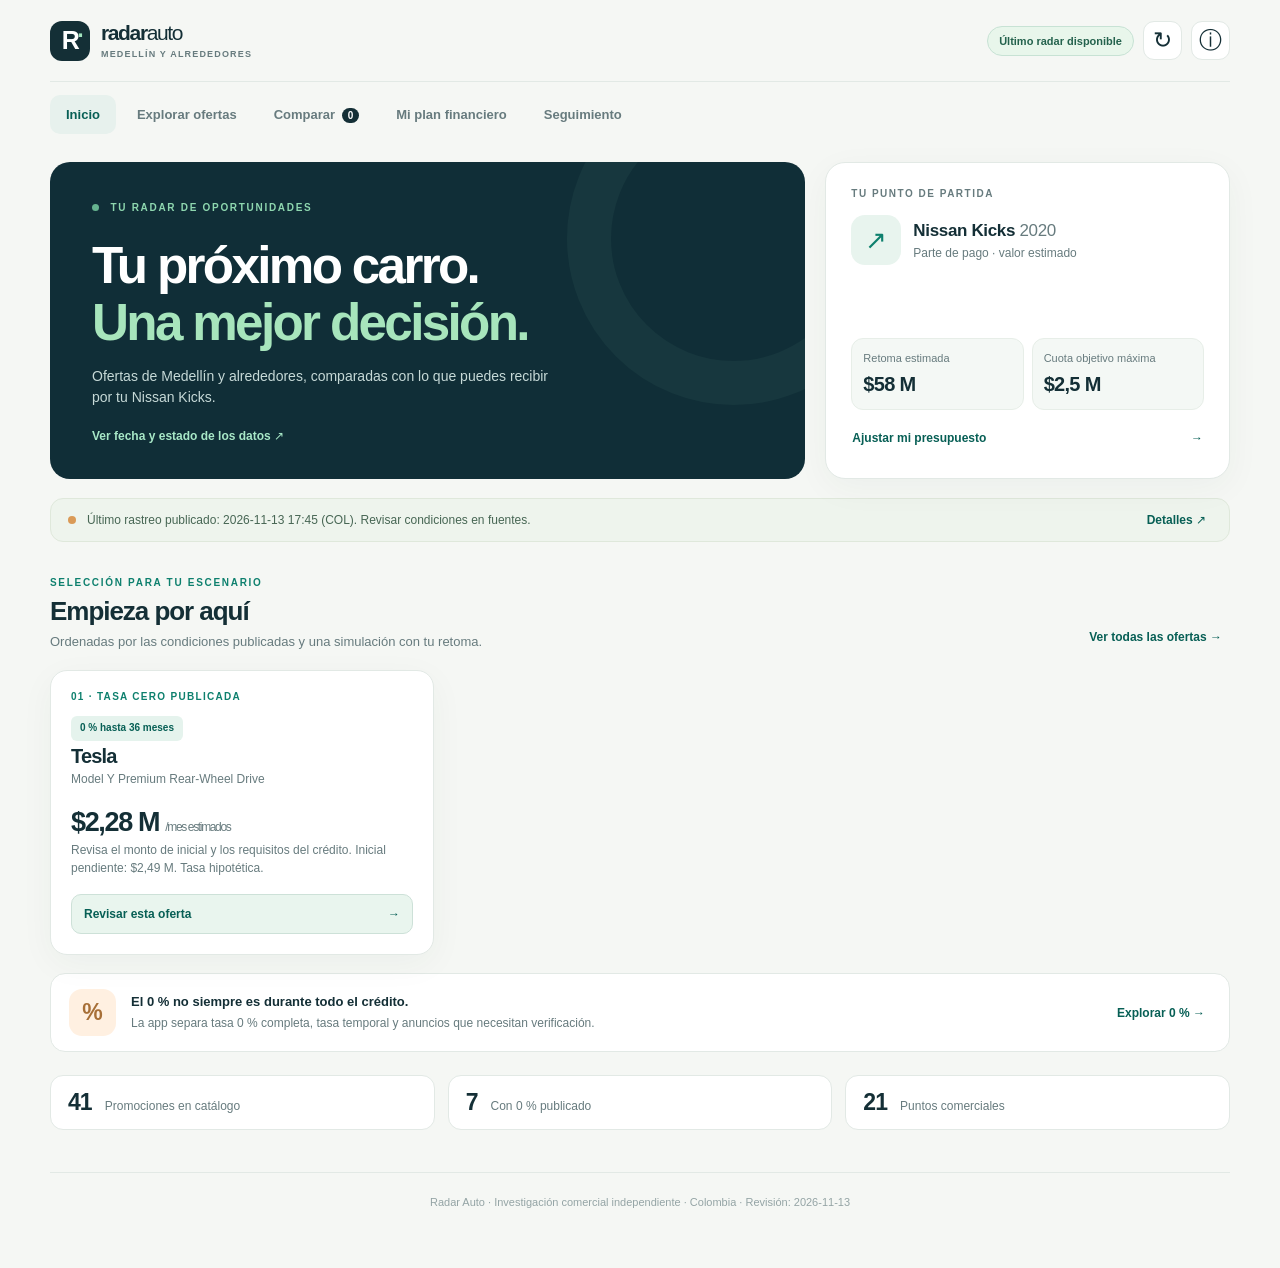
==== commit bea61529: "radar: actualizar promociones y app" ====
--- a/index.html
+++ b/index.html
@@ -81,7 +81,7 @@
 <div class="toast" id="toast" role="status" aria-live="polite"></div>
 <div class="sheet-overlay hidden" id="detailOverlay" role="presentation"><section class="detail-sheet" role="dialog" aria-modal="true" aria-labelledby="detailTitle"><div class="sheet-handle"></div><div class="sheet-header"><span class="overline" id="detailBrand"></span><button id="detailClose" class="icon-button" type="button" aria-label="Cerrar detalle">×</button></div><div id="detailBody"></div></section></div>
 <div class="sheet-overlay hidden" id="quoteOverlay"><section class="detail-sheet" role="dialog" aria-modal="true" aria-labelledby="quoteTitle"><div class="sheet-handle"></div><div class="sheet-header"><h2 id="quoteTitle">Cotización adicional</h2><button class="icon-button" id="quoteClose" type="button" aria-label="Cerrar">×</button></div><p class="muted">Opcional. El rastreador funciona sin subir ningún documento.</p><form id="quoteForm" class="form-fields quote-form"><label>Marca<input name="brand" required placeholder="Ej. Mazda"></label><label>Modelo<input name="model" required placeholder="Ej. CX-30 Touring"></label><label>Precio (millones COP)<input name="price" required type="number" min="1" step="0.01"></label><label>Beneficio o notas<input name="terms" placeholder="Ej. tasa 0 % hasta 24 meses"></label><label>URL de la oferta (opcional)<input name="source" type="url" placeholder="https://..."></label><button class="primary-btn full" type="submit">Guardar cotización</button></form></section></div>
-<script type="application/json" id="seed">{"updated_at": "2026-10-27", "disclaimer": "Investigación pública de octubre 2026. No hay confirmación de inventario, cotización individual o aprobación financiera. Precios 'desde' son referenciales; no descontar bonos dos veces.", "offers": [{"id": "auto-chevrolet-ofertas-y-oportunidades-chevrolet-f0cf9fb", "brand": "Chevrolet", "model": "Ofertas y Oportunidades Chevrolet", "type": "Sin clasificar", "fuel": "Sin precisar", "price": null, "price_status": "sin_cotizar", "benefit": "CHEVROLET Conoce los términos y condiciones de esta promoción aquí* Onix Sedán Spark EUV Captiva Híbrida Colorado", "scheme": "standard", "intro_months": 0, "intro_rate": 0, "after_rate": null, "max_months": null, "min_down_pct": 0, "valid_until": null, "bonus": 0, "terms": "CHEVROLET Conoce los términos y condiciones de esta promoción aquí* Onix Sedán Spark EUV Captiva Híbrida Colorado", "source": "https://www.chevrolet.com.co/ofertas-oportunidades", "landing_url": "https://www.chevrolet.com.co/ofertas-oportunidades", "source_name": "Chevrolet — oportunidades", "detected_at": "2026-11-13T08:07:20-05:00", "auto": true, "reliability": "promocion_detectada", "verified": "Campaña identificada automáticamente, condiciones por confirmar.", "evidence": {"claim": "CHEVROLET Conoce los términos y condiciones de esta promoción aquí* Onix Sedán Spark EUV Captiva Híbrida Colorado", "legal": "", "legal_url": null}}, {"id": "auto-chevrolet-te-gusto-f0cf9fb", "brand": "Chevrolet", "model": "¿TE GUSTÓ?", "type": "Sin clasificar", "fuel": "Sin precisar", "price": null, "price_status": "sin_cotizar", "benefit": "Déjanos tus datos y un asesor se comunicará contigo. Consulta aquí Política de Privacidad 1 Conoce los términos y condiciones de esta promoción aquí", "scheme": "standard", "intro_months": 0, "intro_rate": 0, "after_rate": null, "max_months": null, "min_down_pct": 0, "valid_until": null, "bonus": 0, "terms": "Déjanos tus datos y un asesor se comunicará contigo. Consulta aquí Política de Privacidad 1 Conoce los términos y condiciones de esta promoción aquí", "source": "https://www.chevrolet.com.co/ofertas-oportunidades", "landing_url": "https://www.chevrolet.com.co/ofertas-oportunidades", "source_name": "Chevrolet — oportunidades", "detected_at": "2026-11-13T08:07:20-05:00", "auto": true, "reliability": "promocion_detectada", "verified": "Campaña identificada automáticamente, condiciones por confirmar.", "evidence": {"claim": "Déjanos tus datos y un asesor se comunicará contigo. Consulta aquí Política de Privacidad 1 Conoce los términos y condiciones de esta promoción aquí", "legal": "", "legal_url": null}}, {"id": "auto-kia-autoland-1-identificacion-del-organizador-7f7ede7", "brand": "Kia Autoland", "model": "1. IDENTIFICACIÓN DEL ORGANIZADOR", "type": "Sin clasificar", "fuel": "Sin precisar", "price": null, "price_status": "sin_cotizar", "benefit": "La presente promoción es organizada por METROKIA S.A., sociedad comercial identificada con NIT 830.078.966-6, con domicilio principal en Santa Marta, (en adelante, \"el Or", "scheme": "standard", "intro_months": 0, "intro_rate": 0, "after_rate": null, "max_months": null, "min_down_pct": 0, "valid_until": null, "bonus": 0, "terms": "La presente promoción es organizada por METROKIA S.A., sociedad comercial identificada con NIT 830.078.966-6, con domicilio principal en Santa Marta, (en adelante, \"el Organizador\" o \"METROKIA\"), quien actúa además en calidad de proveedor de las pastillas de freno genuinas KIA objeto del beneficio. La redención del beneficio se realizará a través de la red de concesionarios autorizados KIA a nivel nacional (en adelante, \"los Concesionarios\"), la cual podrá ser consultada en nuestra página WEB : https://kia.com.co/concesionarios, Los Concesionarios actúan como puntos autorizados de redención y prestan el servicio de instalación conforme a su propia relación comercial y de garantía frente al consumidor, sin que ello sustituya las obligaciones legales de garantía que corre", "source": "https://kia.autoland.com.co/terminos-y-condiciones", "landing_url": "https://kia.autoland.com.co/terminos-y-condiciones", "source_name": "Kia Autoland — condiciones concesionario Medellín", "detected_at": "2026-11-13T08:07:20-05:00", "auto": true, "reliability": "promocion_detectada", "verified": "Campaña identificada automáticamente, condiciones por confirmar.", "evidence": {"claim": "La presente promoción es organizada por METROKIA S.A., sociedad comercial identificada con NIT 830.078.966-6, con domicilio principal en Santa Marta, (en adelante, \"el Organizador\" o \"METROKIA\"), quien actúa además en calidad de proveedor de las pastillas de freno genuinas KIA objeto del beneficio. La redención del beneficio se realizará a través de la red de concesionarios aut", "legal": "", "legal_url": null}}, {"id": "auto-kia-autoland-2-bono-de-descuento-de-hasta-15-000-000-7f7ede7", "brand": "Kia Autoland", "model": "2. Bono de descuento de hasta $15.000.000", "type": "Sin clasificar", "fuel": "Sin precisar", "price": null, "price_status": "sin_cotizar", "benefit": "Se ofrecerán bonos de descuento de hasta QUINCE MILLONES DE PESOS ($15.000.000 COP), según la referencia, versión y condiciones comerciales aplicables. El monto máximo no", "scheme": "standard", "intro_months": 0, "intro_rate": 0, "after_rate": null, "max_months": null, "min_down_pct": 0, "valid_until": null, "bonus": 0, "terms": "Se ofrecerán bonos de descuento de hasta QUINCE MILLONES DE PESOS ($15.000.000 COP), según la referencia, versión y condiciones comerciales aplicables. El monto máximo no aplica necesariamente a todo el portafolio. Los bonos no son canjeables por dinero en efectivo ni acumulables con otras promociones, salvo autorización expresa de Autoland.", "source": "https://kia.autoland.com.co/terminos-y-condiciones", "landing_url": "https://kia.autoland.com.co/terminos-y-condiciones", "source_name": "Kia Autoland — condiciones concesionario Medellín", "detected_at": "2026-11-13T08:07:20-05:00", "auto": true, "reliability": "promocion_detectada", "verified": "Campaña identificada automáticamente, condiciones por confirmar.", "evidence": {"claim": "Se ofrecerán bonos de descuento de hasta QUINCE MILLONES DE PESOS ($15.000.000 COP), según la referencia, versión y condiciones comerciales aplicables. El monto máximo no aplica necesariamente a todo el portafolio. Los bonos no son canjeables por dinero en efectivo ni acumulables con otras promociones, salvo autorización expresa de Autoland.", "legal": "", "legal_url": null}}, {"id": "auto-kia-autoland-2-marco-normativo-aplicable-7f7ede7", "brand": "Kia Autoland", "model": "2. MARCO NORMATIVO APLICABLE", "type": "Sin clasificar", "fuel": "Sin precisar", "price": null, "price_status": "sin_cotizar", "benefit": "Esta promoción se rige por lo dispuesto en la Ley 1480 de 2012 (Estatuto del Consumidor), en especial los artículos relativos a información, publicidad y ofertas o promoc", "scheme": "standard", "intro_months": 0, "intro_rate": 0, "after_rate": null, "max_months": null, "min_down_pct": 0, "valid_until": null, "bonus": 0, "terms": "Esta promoción se rige por lo dispuesto en la Ley 1480 de 2012 (Estatuto del Consumidor), en especial los artículos relativos a información, publicidad y ofertas o promociones (arts. 23 a 31), por el Título II de la Circular Única de la Superintendencia de Industria y Comercio, y por la Ley 1581 de 2012 y el Decreto 1377 de 2013 en materia de protección de datos personales, en lo referente al tratamiento de la información de los consumidores a través de la aplicación IVUO.", "source": "https://kia.autoland.com.co/terminos-y-condiciones", "landing_url": "https://kia.autoland.com.co/terminos-y-condiciones", "source_name": "Kia Autoland — condiciones concesionario Medellín", "detected_at": "2026-11-13T08:07:20-05:00", "auto": true, "reliability": "promocion_detectada", "verified": "Campaña identificada automáticamente, condiciones por confirmar.", "evidence": {"claim": "Esta promoción se rige por lo dispuesto en la Ley 1480 de 2012 (Estatuto del Consumidor), en especial los artículos relativos a información, publicidad y ofertas o promociones (arts. 23 a 31), por el Título II de la Circular Única de la Superintendencia de Industria y Comercio, y por la Ley 1581 de 2012 y el Decreto 1377 de 2013 en materia de protección de datos personales, en ", "legal": "", "legal_url": null}}, {"id": "auto-kia-autoland-3-definiciones-7f7ede7", "brand": "Kia Autoland", "model": "3. DEFINICIONES", "type": "Sin clasificar", "fuel": "Sin precisar", "price": null, "price_status": "sin_cotizar", "benefit": "Campaña/Promoción: la oferta comercial descrita en este documento. Beneficio: el descuento del quince por ciento (15%) sobre el precio de venta al público de pastillas de", "scheme": "standard", "intro_months": 0, "intro_rate": 0, "after_rate": null, "max_months": null, "min_down_pct": 0, "valid_until": null, "bonus": 0, "terms": "Campaña/Promoción: la oferta comercial descrita en este documento. Beneficio: el descuento del quince por ciento (15%) sobre el precio de venta al público de pastillas de freno genuinas KIA. Consumidor: toda persona natural o jurídica que, como destinatario final, adquiera el Beneficio para satisfacer una necesidad propia, privada, familiar o doméstica, en los términos del artículo 5 numeral 3 de la Ley 1480 de 2012. Referencias Element: línea alternativa de repuestos KIA no genuinos, expresamente excluida del Beneficio.", "source": "https://kia.autoland.com.co/terminos-y-condiciones", "landing_url": "https://kia.autoland.com.co/terminos-y-condiciones", "source_name": "Kia Autoland — condiciones concesionario Medellín", "detected_at": "2026-11-13T08:07:20-05:00", "auto": true, "reliability": "promocion_detectada", "verified": "Campaña identificada automáticamente, condiciones por confirmar.", "evidence": {"claim": "Campaña/Promoción: la oferta comercial descrita en este documento. Beneficio: el descuento del quince por ciento (15%) sobre el precio de venta al público de pastillas de freno genuinas KIA. Consumidor: toda persona natural o jurídica que, como destinatario final, adquiera el Beneficio para satisfacer una necesidad propia, privada, familiar o doméstica, en los términos del artí", "legal": "", "legal_url": null}}, {"id": "auto-kia-autoland-3-tasa-de-financiacion-preferencial-desde-el-0-7f7ede7", "brand": "Kia Autoland", "model": "3. Tasa de financiación preferencial desde el 0%", "type": "Sin clasificar", "fuel": "Sin precisar", "price": null, "price_status": "sin_cotizar", "benefit": "Tasa 0 % por 0 meses: por validar · Se ofrecerán alternativas de financiación con tasas preferenciales desde el 0 %, sujetas a las referencias participantes, perfil crediticio del solicitante, estudio y apr", "scheme": "unverified_zero", "intro_months": 0, "intro_rate": 0, "after_rate": null, "max_months": null, "min_down_pct": 0, "valid_until": null, "bonus": 0, "terms": "Se ofrecerán alternativas de financiación con tasas preferenciales desde el 0 %, sujetas a las referencias participantes, perfil crediticio del solicitante, estudio y aprobación de la entidad financiera, plazo, cuota inicial y demás condiciones aplicables. La tasa y las condiciones definitivas deberán ser confirmadas por la entidad financiera.", "source": "https://kia.autoland.com.co/terminos-y-condiciones", "landing_url": "https://kia.autoland.com.co/terminos-y-condiciones", "source_name": "Kia Autoland — condiciones concesionario Medellín", "detected_at": "2026-11-13T08:07:20-05:00", "auto": true, "reliability": "condiciones_incompletas", "verified": "La tasa 0 % se anuncia, pero no se verificó su aplicación durante todo el plazo.", "evidence": {"claim": "Se ofrecerán alternativas de financiación con tasas preferenciales desde el 0 %, sujetas a las referencias participantes, perfil crediticio del solicitante, estudio y aprobación de la entidad financiera, plazo, cuota inicial y demás condiciones aplicables. La tasa y las condiciones definitivas deberán ser confirmadas por la entidad financiera.", "legal": "", "legal_url": null}}, {"id": "auto-kia-autoland-4-objeto-de-la-promocion-7f7ede7", "brand": "Kia Autoland", "model": "4. OBJETO DE LA PROMOCIÓN", "type": "Sin clasificar", "fuel": "Sin precisar", "price": null, "price_status": "sin_cotizar", "benefit": "Otorgar a los Consumidores un descuento del quince por ciento (15%) sobre el valor de venta al público de pastillas de freno genuinas KIA, con el fin de incentivar el uso", "scheme": "standard", "intro_months": 0, "intro_rate": 0, "after_rate": null, "max_months": null, "min_down_pct": 0, "valid_until": null, "bonus": 0, "terms": "Otorgar a los Consumidores un descuento del quince por ciento (15%) sobre el valor de venta al público de pastillas de freno genuinas KIA, con el fin de incentivar el uso de repuestos originales que garanticen la seguridad y el correcto funcionamiento de los vehículos de la marca.", "source": "https://kia.autoland.com.co/terminos-y-condiciones", "landing_url": "https://kia.autoland.com.co/terminos-y-condiciones", "source_name": "Kia Autoland — condiciones concesionario Medellín", "detected_at": "2026-11-13T08:07:20-05:00", "auto": true, "reliability": "promocion_detectada", "verified": "Campaña identificada automáticamente, condiciones por confirmar.", "evidence": {"claim": "Otorgar a los Consumidores un descuento del quince por ciento (15%) sobre el valor de venta al público de pastillas de freno genuinas KIA, con el fin de incentivar el uso de repuestos originales que garanticen la seguridad y el correcto funcionamiento de los vehículos de la marca.", "legal": "", "legal_url": null}}, {"id": "auto-kia-autoland-4-ruleta-de-premios-7f7ede7", "brand": "Kia Autoland", "model": "4. Ruleta de premios", "type": "Sin clasificar", "fuel": "Sin precisar", "price": null, "price_status": "sin_cotizar", "benefit": "Durante Kia Fest by Autoland, los clientes que cumplan con las condiciones de participación podrán acceder a la dinámica de la ruleta de premios y ganar uno de los siguie", "scheme": "standard", "intro_months": 0, "intro_rate": 0, "after_rate": null, "max_months": null, "min_down_pct": 0, "valid_until": "2026-10-18", "bonus": 0, "terms": "Durante Kia Fest by Autoland, los clientes que cumplan con las condiciones de participación podrán acceder a la dinámica de la ruleta de premios y ganar uno de los siguientes beneficios: Bono de gasolina por valor de $100.000 COP. Bono de gasolina por valor de $200.000 COP. Bono de descuento por valor de $1.000.000 COP. Sombrilla. Servicio de telemetría gratis durante un (1) año. Opción de realizar un (1) giro adicional en la ruleta. Condiciones de participación y entrega de premios: El vehículo nuevo Kia deberá separarse entre el 14 y el 18 de octubre de 2026, ambas fechas inclusive.", "source": "https://kia.autoland.com.co/terminos-y-condiciones", "landing_url": "https://kia.autoland.com.co/terminos-y-condiciones", "source_name": "Kia Autoland — condiciones concesionario Medellín", "detected_at": "2026-11-13T08:07:20-05:00", "auto": true, "reliability": "legal_vencido", "verified": "ATENCIÓN: el documento legal consultado está vencido, aunque el anuncio siga visible.", "evidence": {"claim": "Durante Kia Fest by Autoland, los clientes que cumplan con las condiciones de participación podrán acceder a la dinámica de la ruleta de premios y ganar uno de los siguientes beneficios: Bono de gasolina por valor de $100.000 COP. Bono de gasolina por valor de $200.000 COP. Bono de descuento por valor de $1.000.000 COP. Sombrilla. Servicio de telemetría gratis durante un (1) añ", "legal": "", "legal_url": null}}, {"id": "auto-kia-autoland-5-beneficio-gopass-bogota-7f7ede7", "brand": "Kia Autoland", "model": "5. Beneficio Gopass – (Bogotá)", "type": "Sin clasificar", "fuel": "Sin precisar", "price": null, "price_status": "sin_cotizar", "benefit": "Beneficio válido únicamente para clientes de la sede Bogotá que adquieran un vehículo Kia durante la vigencia de la actividad. Aplica exclusivamente para cuentas nuevas r", "scheme": "standard", "intro_months": 0, "intro_rate": 0, "after_rate": null, "max_months": null, "min_down_pct": 0, "valid_until": null, "bonus": 0, "terms": "Beneficio válido únicamente para clientes de la sede Bogotá que adquieran un vehículo Kia durante la vigencia de la actividad. Aplica exclusivamente para cuentas nuevas registradas en Autoland. Autoland realizará la instalación del TAG Gopass y la activación de una cuenta nueva registrada en Autoland. El beneficio incluye un (1) mes de Membresía Gopass Premium gratis y un bono de gasolina de $50.000, sujeto a los términos y condiciones vigentes de Gopass. Autoland únicamente se responsabiliza por la instalación del TAG y la activación de la cuenta. Cualquier reclamación relacionada con el servicio, beneficios, cobros, funcionamiento del TAG o de la plataforma Gopass deberá realizarse directamente ante Gopass. La Membresía Gopass Premium es gratuita durante el primer mes", "source": "https://kia.autoland.com.co/terminos-y-condiciones", "landing_url": "https://kia.autoland.com.co/terminos-y-condiciones", "source_name": "Kia Autoland — condiciones concesionario Medellín", "detected_at": "2026-11-13T08:07:20-05:00", "auto": true, "reliability": "promocion_detectada", "verified": "Campaña identificada automáticamente, condiciones por confirmar.", "evidence": {"claim": "Beneficio válido únicamente para clientes de la sede Bogotá que adquieran un vehículo Kia durante la vigencia de la actividad. Aplica exclusivamente para cuentas nuevas registradas en Autoland. Autoland realizará la instalación del TAG Gopass y la activación de una cuenta nueva registrada en Autoland. El beneficio incluye un (1) mes de Membresía Gopass Premium gratis y un bono ", "legal": "", "legal_url": null}}, {"id": "auto-kia-autoland-6-mecanica-y-condiciones-de-participacion-7f7ede7", "brand": "Kia Autoland", "model": "6. MECÁNICA Y CONDICIONES DE PARTICIPACIÓN", "type": "Sin clasificar", "fuel": "Sin precisar", "price": null, "price_status": "sin_cotizar", "benefit": "6.1. La Campaña será divulgada a través de la aplicación IVUO y estará disponible únicamente en la red de concesionarios autorizados KIA a nivel nacional. 6.2. Para acced", "scheme": "standard", "intro_months": 0, "intro_rate": 0, "after_rate": null, "max_months": null, "min_down_pct": 0, "valid_until": null, "bonus": 0, "terms": "6.1. La Campaña será divulgada a través de la aplicación IVUO y estará disponible únicamente en la red de concesionarios autorizados KIA a nivel nacional. 6.2. Para acceder al Beneficio, el Consumidor deberá presentarse en un concesionario autorizado KIA y solicitar la aplicación del descuento sobre la compra de pastillas de freno genuinas KIA, en los términos, canales y con los soportes que cada concesionario defina para la validación de la promoción. 6.3. El Beneficio se hace efectivo al momento de la compra y no genera derecho a reembolso, devolución en dinero o compensación distinta al descuento aquí descrito.", "source": "https://kia.autoland.com.co/terminos-y-condiciones", "landing_url": "https://kia.autoland.com.co/terminos-y-condiciones", "source_name": "Kia Autoland — condiciones concesionario Medellín", "detected_at": "2026-11-13T08:07:20-05:00", "auto": true, "reliability": "promocion_detectada", "verified": "Campaña identificada automáticamente, condiciones por confirmar.", "evidence": {"claim": "6.1. La Campaña será divulgada a través de la aplicación IVUO y estará disponible únicamente en la red de concesionarios autorizados KIA a nivel nacional. 6.2. Para acceder al Beneficio, el Consumidor deberá presentarse en un concesionario autorizado KIA y solicitar la aplicación del descuento sobre la compra de pastillas de freno genuinas KIA, en los términos, canales y con lo", "legal": "", "legal_url": null}}, {"id": "auto-kia-autoland-7-planes-de-financiacion-y-asesoria-comercial-7f7ede7", "brand": "Kia Autoland", "model": "7. Planes de financiación y asesoría comercial", "type": "Sin clasificar", "fuel": "Sin precisar", "price": null, "price_status": "sin_cotizar", "benefit": "Autoland brindará asesoría sobre las alternativas de financiación disponibles. Las condiciones definitivas dependerán de la referencia seleccionada, la oferta vigente y l", "scheme": "standard", "intro_months": 0, "intro_rate": 0, "after_rate": null, "max_months": null, "min_down_pct": 0, "valid_until": null, "bonus": 0, "terms": "Autoland brindará asesoría sobre las alternativas de financiación disponibles. Las condiciones definitivas dependerán de la referencia seleccionada, la oferta vigente y la aprobación de la entidad financiera correspondiente.", "source": "https://kia.autoland.com.co/terminos-y-condiciones", "landing_url": "https://kia.autoland.com.co/terminos-y-condiciones", "source_name": "Kia Autoland — condiciones concesionario Medellín", "detected_at": "2026-11-13T08:07:20-05:00", "auto": true, "reliability": "promocion_detectada", "verified": "Campaña identificada automáticamente, condiciones por confirmar.", "evidence": {"claim": "Autoland brindará asesoría sobre las alternativas de financiación disponibles. Las condiciones definitivas dependerán de la referencia seleccionada, la oferta vigente y la aprobación de la entidad financiera correspondiente.", "legal": "", "legal_url": null}}, {"id": "auto-nissan-vigencia-4-de-noviembre-de-2026-al-30-de-noviembre-de-2-c914ce7", "brand": "Nissan", "model": "VIGENCIA: 4 DE NOVIEMBRE DE 2026 AL 30 DE NOVIEMBRE DE 2026", "type": "Sin clasificar", "fuel": "Sin precisar", "price": null, "price_status": "sin_cotizar", "benefit": "OCTUBRE 2026 Los siguientes bonos y beneficios estarán disponibles en todas las vitrinas de DISTRIBUIDORA NISSAN S.A a nivel nacional. La vigencia de estos bonos y benefi", "scheme": "standard", "intro_months": 0, "intro_rate": 0, "after_rate": null, "max_months": null, "min_down_pct": 0, "valid_until": "2026-11-30", "bonus": 0, "terms": "OCTUBRE 2026 Los siguientes bonos y beneficios estarán disponibles en todas las vitrinas de DISTRIBUIDORA NISSAN S.A a nivel nacional. La vigencia de estos bonos y beneficios comprende entre el 4 de noviembre de 2026 y el 30 de noviembre de 2026. Los bonos y beneficios podrán variar según la versión del modelo de interés. Los bonos aplican sobre el precio del vehículo. Las imágenes son de carácter ilustrativo y de referencia, las versiones comercializadas en Colombia pueden variar en colores y accesorios según las distintas versiones. Los bonos, descuentos y beneficios no podrán ser redimidos en dinero o intercambiables por otro bien o servicio, y tampoco serán acumulables con otros descuentos o promociones. 1. Frontier Gasolina Bono de $2.000.000* SOAT Gratis ** * Apli", "source": "https://www.nissan.com.co/terminos-y-condiciones/bonos-y-beneficios-noviembre-2026.html", "landing_url": "https://www.nissan.com.co/terminos-y-condiciones/bonos-y-beneficios-noviembre-2026.html", "source_name": "Nissan — beneficios nacionales", "detected_at": "2026-11-13T08:07:20-05:00", "auto": true, "reliability": "promocion_detectada", "verified": "Campaña identificada automáticamente, condiciones por confirmar.", "evidence": {"claim": "OCTUBRE 2026 Los siguientes bonos y beneficios estarán disponibles en todas las vitrinas de DISTRIBUIDORA NISSAN S.A a nivel nacional. La vigencia de estos bonos y beneficios comprende entre el 4 de noviembre de 2026 y el 30 de noviembre de 2026. Los bonos y beneficios podrán variar según la versión del modelo de interés. Los bonos aplican sobre el precio del vehículo. Las imág", "legal": "", "legal_url": null}}, {"id": "auto-chevrolet-captiva-ev-2026-full-b5e5fc5", "brand": "Chevrolet", "model": "Captiva EV 2026", "type": "SUV", "fuel": "Sin precisar", "price": null, "price_status": "sin_cotizar", "benefit": "LEGAL VENCIDO · Tasa 0 % por 36 meses: por validar · Captiva EV 2026 Cuota inicial desde 50% Plazo del crédito: 36 meses. Tasa de interés beneficio: Del 0% n.m.v. Consulte aquí términos y condiciones Conoce más Pide tu créd", "scheme": "unverified_zero", "intro_months": 0, "intro_rate": 0, "after_rate": null, "max_months": 36, "min_down_pct": 50, "valid_until": "2026-09-30", "bonus": 0, "terms": "Terminos y Condiciones | GM Financial WhatsApp Chat Soy Cliente Contáctanos Mi Cuenta Paga en Línea Productos Todos los Productos Particulares Seminuevos Comerciales Flotas Promociones Seguros Todos los Seguros Seguro de Vida Deudor Seguro de Vida Premium Seguro de Vehículo Seguridad Mecánica Protección Financiera Quiénes somos Ayuda Preguntas Frecuentes Medios de Pago Protege tus Finanzas Visita Chevrolet Productos Todos los Productos Particulares Seminuevos Comerciales Flotas Promociones Seguros Todos los Seguros Seguro de Vida Deudor Seguro de Vida Premium Seguro de Vehículo Seguridad Mecánica Protección Financiera Ayuda Preguntas Frecuentes Medios de Pago Protege tus Finanzas Inicio Promociones Terminos y Condiciones 0% Intereses por toda la vida del crédito 36 Mese", "source": "https://www.gmfinancial.com.co/es-co/inicio/promociones/terminos-y-condiciones-.html", "landing_url": "https://www.gmfinancial.com.co/es-co/inicio/promociones.html", "source_name": "GM Financial — promociones y condiciones", "detected_at": "2026-11-11T21:53:24-05:00", "auto": true, "reliability": "fuente_no_disponible", "verified": "La fuente no respondió; última evidencia antigua", "evidence": {"claim": "Captiva EV 2026 Cuota inicial desde 50% Plazo del crédito: 36 meses. Tasa de interés beneficio: Del 0% n.m.v. Consulte aquí términos y condiciones Conoce más Pide tu crédito sin salir de casa 0% Intereses por toda la vida del crédito", "legal": "Terminos y Condiciones | GM Financial WhatsApp Chat Soy Cliente Contáctanos Mi Cuenta Paga en Línea Productos Todos los Productos Particulares Seminuevos Comerciales Flotas Promociones Seguros Todos los Seguros Seguro de Vida Deudor Seguro de Vida Premium Seguro de Vehículo Seguridad Mecánica Protección Financiera Quiénes somos Ayuda Preguntas Frecuentes Medios de Pago Protege tus Finanzas Visita Chevrolet Productos Todos los Productos Particulares Seminuevos Comerciales Flotas Promociones Seguros Todos los Seguros Seguro de Vida Deudor Seguro de Vida Premium Seguro de Vehículo Seguridad Mecánica Protección Financiera Ayuda Preguntas Frecuentes Medios de Pago Protege tus Finanzas Inicio Promociones Terminos y Condiciones 0% Intereses por toda la vida del crédito 36 Mese", "legal_url": "https://www.gmfinancial.com.co/es-co/inicio/promociones/terminos-y-condiciones-.html"}, "auto_stale": true}, {"id": "auto-chevrolet-captiva-ev-2026-intro-b5e5fc5", "brand": "Chevrolet", "model": "Captiva EV 2026", "type": "SUV", "fuel": "Sin precisar", "price": null, "price_status": "sin_cotizar", "benefit": "Captiva EV 2026 Cuota inicial desde 10% Plazo del crédito: 60 meses . Tasa de interés beneficio: Desde 0.85% n.m.v Plazo tasa beneficio: 12 meses. Tasa de interés perfil:", "scheme": "intro", "intro_months": 12, "intro_rate": 0, "after_rate": null, "max_months": 60, "min_down_pct": 10, "valid_until": null, "bonus": 0, "terms": "Captiva EV 2026 Cuota inicial desde 10% Plazo del crédito: 60 meses . Tasa de interés beneficio: Desde 0.85% n.m.v Plazo tasa beneficio: 12 meses. Tasa de interés perfil: Desde la cuota 13 Consulte aquí términos y condiciones Conoce más Pide tu crédito sin salir de casa Estrena con tasa de interés beneficio", "source": "https://www.gmfinancial.com.co/es-co/inicio/promociones.html", "landing_url": "https://www.gmfinancial.com.co/es-co/inicio/promociones.html", "source_name": "GM Financial — promociones y condiciones", "detected_at": "2026-11-11T21:53:24-05:00", "auto": true, "reliability": "fuente_no_disponible", "verified": "La fuente no respondió; última evidencia antigua", "evidence": {"claim": "Captiva EV 2026 Cuota inicial desde 10% Plazo del crédito: 60 meses . Tasa de interés beneficio: Desde 0.85% n.m.v Plazo tasa beneficio: 12 meses. Tasa de interés perfil: Desde la cuota 13 Consulte aquí términos y condiciones Conoce más Pide tu crédito sin salir de casa Estrena con tasa de interés beneficio", "legal": "", "legal_url": null}, "auto_stale": true}, {"id": "auto-chevrolet-captiva-phev-2026-full-b5e5fc5", "brand": "Chevrolet", "model": "Captiva PHEV 2026", "type": "SUV", "fuel": "Sin precisar", "price": null, "price_status": "sin_cotizar", "benefit": "LEGAL VENCIDO · Tasa 0 % por 36 meses: por validar · Captiva PHEV 2026 Cuota inicial desde 50% Plazo del crédito: 36 meses. Tasa de interés beneficio: Del 0% n.m.v . Consulte aquí términos y condiciones Conoce más Pide tu c", "scheme": "unverified_zero", "intro_months": 0, "intro_rate": 0, "after_rate": null, "max_months": 36, "min_down_pct": 50, "valid_until": "2026-09-30", "bonus": 0, "terms": "Terminos y Condiciones | GM Financial WhatsApp Chat Soy Cliente Contáctanos Mi Cuenta Paga en Línea Productos Todos los Productos Particulares Seminuevos Comerciales Flotas Promociones Seguros Todos los Seguros Seguro de Vida Deudor Seguro de Vida Premium Seguro de Vehículo Seguridad Mecánica Protección Financiera Quiénes somos Ayuda Preguntas Frecuentes Medios de Pago Protege tus Finanzas Visita Chevrolet Productos Todos los Productos Particulares Seminuevos Comerciales Flotas Promociones Seguros Todos los Seguros Seguro de Vida Deudor Seguro de Vida Premium Seguro de Vehículo Seguridad Mecánica Protección Financiera Ayuda Preguntas Frecuentes Medios de Pago Protege tus Finanzas Inicio Promociones Terminos y Condiciones 0% Intereses por toda la vida del crédito 36 Mese", "source": "https://www.gmfinancial.com.co/es-co/inicio/promociones/terminos-y-condiciones-.html", "landing_url": "https://www.gmfinancial.com.co/es-co/inicio/promociones.html", "source_name": "GM Financial — promociones y condiciones", "detected_at": "2026-11-11T21:53:24-05:00", "auto": true, "reliability": "fuente_no_disponible", "verified": "La fuente no respondió; última evidencia antigua", "evidence": {"claim": "Captiva PHEV 2026 Cuota inicial desde 50% Plazo del crédito: 36 meses. Tasa de interés beneficio: Del 0% n.m.v . Consulte aquí términos y condiciones Conoce más Pide tu crédito sin salir de casa 0% Intereses por toda la vida del crédito", "legal": "Terminos y Condiciones | GM Financial WhatsApp Chat Soy Cliente Contáctanos Mi Cuenta Paga en Línea Productos Todos los Productos Particulares Seminuevos Comerciales Flotas Promociones Seguros Todos los Seguros Seguro de Vida Deudor Seguro de Vida Premium Seguro de Vehículo Seguridad Mecánica Protección Financiera Quiénes somos Ayuda Preguntas Frecuentes Medios de Pago Protege tus Finanzas Visita Chevrolet Productos Todos los Productos Particulares Seminuevos Comerciales Flotas Promociones Seguros Todos los Seguros Seguro de Vida Deudor Seguro de Vida Premium Seguro de Vehículo Seguridad Mecánica Protección Financiera Ayuda Preguntas Frecuentes Medios de Pago Protege tus Finanzas Inicio Promociones Terminos y Condiciones 0% Intereses por toda la vida del crédito 36 Mese", "legal_url": "https://www.gmfinancial.com.co/es-co/inicio/promociones/terminos-y-condiciones-.html"}, "auto_stale": true}, {"id": "auto-chevrolet-captiva-phev-2026-intro-b5e5fc5", "brand": "Chevrolet", "model": "Captiva PHEV 2026", "type": "SUV", "fuel": "Sin precisar", "price": null, "price_status": "sin_cotizar", "benefit": "Captiva PHEV 2026 Cuota inicial desde 10% Plazo del crédito: 60 meses. Tasa de interés beneficio: Desde 0.85% n.m.v Plazo tasa beneficio: 12 meses. Tasa de interés perfil", "scheme": "intro", "intro_months": 12, "intro_rate": 0, "after_rate": null, "max_months": 60, "min_down_pct": 10, "valid_until": null, "bonus": 0, "terms": "Captiva PHEV 2026 Cuota inicial desde 10% Plazo del crédito: 60 meses. Tasa de interés beneficio: Desde 0.85% n.m.v Plazo tasa beneficio: 12 meses. Tasa de interés perfil: Desde la couta 13. Consulte aquí términos y condiciones Conoce más Pide tu crédito sin salir de casa Descubre más", "source": "https://www.gmfinancial.com.co/es-co/inicio/promociones.html", "landing_url": "https://www.gmfinancial.com.co/es-co/inicio/promociones.html", "source_name": "GM Financial — promociones y condiciones", "detected_at": "2026-11-11T21:53:24-05:00", "auto": true, "reliability": "fuente_no_disponible", "verified": "La fuente no respondió; última evidencia antigua", "evidence": {"claim": "Captiva PHEV 2026 Cuota inicial desde 10% Plazo del crédito: 60 meses. Tasa de interés beneficio: Desde 0.85% n.m.v Plazo tasa beneficio: 12 meses. Tasa de interés perfil: Desde la couta 13. Consulte aquí términos y condiciones Conoce más Pide tu crédito sin salir de casa Descubre más", "legal": "", "legal_url": null}, "auto_stale": true}, {"id": "auto-chevrolet-onix-2027-intro-b5e5fc5", "brand": "Chevrolet", "model": "Onix 2027", "type": "Sedán", "fuel": "Sin precisar", "price": null, "price_status": "sin_cotizar", "benefit": "Tasa 0 % por 60 meses: por validar · Onix 2027 Cuota inicial desde 50% Plazo del crédito: 60 meses . Tasa de interés beneficio: Desde 0% n.m.v Plazo tasa beneficio: 12 meses Tasa de interés perfil: Desde la ", "scheme": "intro", "intro_months": 12, "intro_rate": 0, "after_rate": null, "max_months": 60, "min_down_pct": 50, "valid_until": null, "bonus": 0, "terms": "Onix 2027 Cuota inicial desde 50% Plazo del crédito: 60 meses . Tasa de interés beneficio: Desde 0% n.m.v Plazo tasa beneficio: 12 meses Tasa de interés perfil: Desde la cuota 13 Consulte aquí términos y condiciones Conoce más Pide tu crédito sin salir de casa Estrena con tasa de interés beneficio", "source": "https://www.gmfinancial.com.co/es-co/inicio/promociones.html", "landing_url": "https://www.gmfinancial.com.co/es-co/inicio/promociones.html", "source_name": "GM Financial — promociones y condiciones", "detected_at": "2026-11-11T21:53:24-05:00", "auto": true, "reliability": "fuente_no_disponible", "verified": "La fuente no respondió; última evidencia antigua", "evidence": {"claim": "Onix 2027 Cuota inicial desde 50% Plazo del crédito: 60 meses . Tasa de interés beneficio: Desde 0% n.m.v Plazo tasa beneficio: 12 meses Tasa de interés perfil: Desde la cuota 13 Consulte aquí términos y condiciones Conoce más Pide tu crédito sin salir de casa Estrena con tasa de interés beneficio", "legal": "", "legal_url": null}, "auto_stale": true}, {"id": "auto-chevrolet-sonic-2027-full-b5e5fc5", "brand": "Chevrolet", "model": "Sonic 2027", "type": "SUV", "fuel": "Sin precisar", "price": 87.99, "price_status": "referencia_por_verificar", "benefit": "LEGAL VENCIDO · Tasa 0 % por 60 meses: por validar · Sonic 2027 Cuota inicial desde 50% Plazo del crédito: 60 meses . Tasa de interés: Desde 0% n.m.v Consulte aquí términos y condiciones Conoce más Pide tu crédito sin salir", "scheme": "unverified_zero", "intro_months": 0, "intro_rate": 0, "after_rate": null, "max_months": 60, "min_down_pct": 50, "valid_until": "2026-09-30", "bonus": 0, "terms": "Terminos y Condiciones | GM Financial WhatsApp Chat Soy Cliente Contáctanos Mi Cuenta Paga en Línea Productos Todos los Productos Particulares Seminuevos Comerciales Flotas Promociones Seguros Todos los Seguros Seguro de Vida Deudor Seguro de Vida Premium Seguro de Vehículo Seguridad Mecánica Protección Financiera Quiénes somos Ayuda Preguntas Frecuentes Medios de Pago Protege tus Finanzas Visita Chevrolet Productos Todos los Productos Particulares Seminuevos Comerciales Flotas Promociones Seguros Todos los Seguros Seguro de Vida Deudor Seguro de Vida Premium Seguro de Vehículo Seguridad Mecánica Protección Financiera Ayuda Preguntas Frecuentes Medios de Pago Protege tus Finanzas Inicio Promociones Terminos y Condiciones Tasa desde 0% por 5 años GM Financial Colombia S.", "source": "https://www.gmfinancial.com.co/es-co/inicio/promociones/terminos-y-condiciones1.html", "landing_url": "https://www.gmfinancial.com.co/es-co/inicio/promociones.html", "source_name": "GM Financial — promociones y condiciones", "detected_at": "2026-11-11T21:53:24-05:00", "auto": true, "reliability": "fuente_no_disponible", "verified": "La fuente no respondió; última evidencia antigua", "evidence": {"claim": "Sonic 2027 Cuota inicial desde 50% Plazo del crédito: 60 meses . Tasa de interés: Desde 0% n.m.v Consulte aquí términos y condiciones Conoce más Pide tu crédito sin salir de casa 0% Intereses por toda la vida del crédito", "legal": "Terminos y Condiciones | GM Financial WhatsApp Chat Soy Cliente Contáctanos Mi Cuenta Paga en Línea Productos Todos los Productos Particulares Seminuevos Comerciales Flotas Promociones Seguros Todos los Seguros Seguro de Vida Deudor Seguro de Vida Premium Seguro de Vehículo Seguridad Mecánica Protección Financiera Quiénes somos Ayuda Preguntas Frecuentes Medios de Pago Protege tus Finanzas Visita Chevrolet Productos Todos los Productos Particulares Seminuevos Comerciales Flotas Promociones Seguros Todos los Seguros Seguro de Vida Deudor Seguro de Vida Premium Seguro de Vehículo Seguridad Mecánica Protección Financiera Ayuda Preguntas Frecuentes Medios de Pago Protege tus Finanzas Inicio Promociones Terminos y Condiciones Tasa desde 0% por 5 años GM Financial Colombia S.", "legal_url": "https://www.gmfinancial.com.co/es-co/inicio/promociones/terminos-y-condiciones1.html"}, "price_source": "https://www.chevrolet.com.co/camionetas/sonic", "auto_stale": true}, {"id": "auto-chevrolet-spark-euv-2026-full-b5e5fc5", "brand": "Chevrolet", "model": "Spark EUV 2026", "type": "Sedán", "fuel": "Sin precisar", "price": null, "price_status": "sin_cotizar", "benefit": "LEGAL VENCIDO · Tasa 0 % por 36 meses: por validar · Spark EUV 2026 Cuota inicial desde 50% Plazo del crédito: 36 meses. Tasa de interés beneficio: Del 0% n.m.v. Consulte aquí términos y condiciones Conoce más Pide tu crédi", "scheme": "unverified_zero", "intro_months": 0, "intro_rate": 0, "after_rate": null, "max_months": 36, "min_down_pct": 50, "valid_until": "2026-09-30", "bonus": 0, "terms": "Terminos y Condiciones | GM Financial WhatsApp Chat Soy Cliente Contáctanos Mi Cuenta Paga en Línea Productos Todos los Productos Particulares Seminuevos Comerciales Flotas Promociones Seguros Todos los Seguros Seguro de Vida Deudor Seguro de Vida Premium Seguro de Vehículo Seguridad Mecánica Protección Financiera Quiénes somos Ayuda Preguntas Frecuentes Medios de Pago Protege tus Finanzas Visita Chevrolet Productos Todos los Productos Particulares Seminuevos Comerciales Flotas Promociones Seguros Todos los Seguros Seguro de Vida Deudor Seguro de Vida Premium Seguro de Vehículo Seguridad Mecánica Protección Financiera Ayuda Preguntas Frecuentes Medios de Pago Protege tus Finanzas Inicio Promociones Terminos y Condiciones 0% Intereses por toda la vida del crédito 36 Mese", "source": "https://www.gmfinancial.com.co/es-co/inicio/promociones/terminos-y-condiciones-.html", "landing_url": "https://www.gmfinancial.com.co/es-co/inicio/promociones.html", "source_name": "GM Financial — promociones y condiciones", "detected_at": "2026-11-11T21:53:24-05:00", "auto": true, "reliability": "fuente_no_disponible", "verified": "La fuente no respondió; última evidencia antigua", "evidence": {"claim": "Spark EUV 2026 Cuota inicial desde 50% Plazo del crédito: 36 meses. Tasa de interés beneficio: Del 0% n.m.v. Consulte aquí términos y condiciones Conoce más Pide tu crédito sin salir de casa Estrena con tasa de interés beneficio", "legal": "Terminos y Condiciones | GM Financial WhatsApp Chat Soy Cliente Contáctanos Mi Cuenta Paga en Línea Productos Todos los Productos Particulares Seminuevos Comerciales Flotas Promociones Seguros Todos los Seguros Seguro de Vida Deudor Seguro de Vida Premium Seguro de Vehículo Seguridad Mecánica Protección Financiera Quiénes somos Ayuda Preguntas Frecuentes Medios de Pago Protege tus Finanzas Visita Chevrolet Productos Todos los Productos Particulares Seminuevos Comerciales Flotas Promociones Seguros Todos los Seguros Seguro de Vida Deudor Seguro de Vida Premium Seguro de Vehículo Seguridad Mecánica Protección Financiera Ayuda Preguntas Frecuentes Medios de Pago Protege tus Finanzas Inicio Promociones Terminos y Condiciones 0% Intereses por toda la vida del crédito 36 Mese", "legal_url": "https://www.gmfinancial.com.co/es-co/inicio/promociones/terminos-y-condiciones-.html"}, "auto_stale": true}, {"id": "auto-chevrolet-spark-euv-2026-intro-b5e5fc5", "brand": "Chevrolet", "model": "Spark EUV 2026", "type": "Sedán", "fuel": "Sin precisar", "price": null, "price_status": "sin_cotizar", "benefit": "Spark EUV 2026 Cuota inicial desde 10% Plazo del crédito: 60 meses. Tasa de interés beneficio: Desde 0.85% n.m.v Plazo tasa beneficio: 12 meses Tasa de interés perfil: De", "scheme": "intro", "intro_months": 12, "intro_rate": 0, "after_rate": null, "max_months": 60, "min_down_pct": 10, "valid_until": null, "bonus": 0, "terms": "Spark EUV 2026 Cuota inicial desde 10% Plazo del crédito: 60 meses. Tasa de interés beneficio: Desde 0.85% n.m.v Plazo tasa beneficio: 12 meses Tasa de interés perfil: Desde la cuota 13 Consulte aquí términos y condiciones Conoce más Pide tu crédito sin salir de casa Estrena con tasa de interés beneficio", "source": "https://www.gmfinancial.com.co/es-co/inicio/promociones.html", "landing_url": "https://www.gmfinancial.com.co/es-co/inicio/promociones.html", "source_name": "GM Financial — promociones y condiciones", "detected_at": "2026-11-11T21:53:24-05:00", "auto": true, "reliability": "fuente_no_disponible", "verified": "La fuente no respondió; última evidencia antigua", "evidence": {"claim": "Spark EUV 2026 Cuota inicial desde 10% Plazo del crédito: 60 meses. Tasa de interés beneficio: Desde 0.85% n.m.v Plazo tasa beneficio: 12 meses Tasa de interés perfil: Desde la cuota 13 Consulte aquí términos y condiciones Conoce más Pide tu crédito sin salir de casa Estrena con tasa de interés beneficio", "legal": "", "legal_url": null}, "auto_stale": true}, {"id": "auto-chevrolet-tracker-2027-intro-b5e5fc5", "brand": "Chevrolet", "model": "Tracker 2027", "type": "SUV", "fuel": "Sin precisar", "price": null, "price_status": "sin_cotizar", "benefit": "Tasa 0 % por 60 meses: por validar · Tracker 2027 Cuota inicial desde 50% Plazo del crédito: 60 meses . Tasa de interés beneficio: Desde 0% n.m.v Plazo tasa beneficio: 12 meses Tasa de interés perfil: Desde ", "scheme": "intro", "intro_months": 12, "intro_rate": 0, "after_rate": null, "max_months": 60, "min_down_pct": 50, "valid_until": null, "bonus": 0, "terms": "Tracker 2027 Cuota inicial desde 50% Plazo del crédito: 60 meses . Tasa de interés beneficio: Desde 0% n.m.v Plazo tasa beneficio: 12 meses Tasa de interés perfil: Desde la cuota 13 Consulte aquí términos y condiciones Conoce más Pide tu crédito sin salir de casa Estrena con tasa de interés beneficio", "source": "https://www.gmfinancial.com.co/es-co/inicio/promociones.html", "landing_url": "https://www.gmfinancial.com.co/es-co/inicio/promociones.html", "source_name": "GM Financial — promociones y condiciones", "detected_at": "2026-11-11T21:53:24-05:00", "auto": true, "reliability": "fuente_no_disponible", "verified": "La fuente no respondió; última evidencia antigua", "evidence": {"claim": "Tracker 2027 Cuota inicial desde 50% Plazo del crédito: 60 meses . Tasa de interés beneficio: Desde 0% n.m.v Plazo tasa beneficio: 12 meses Tasa de interés perfil: Desde la cuota 13 Consulte aquí términos y condiciones Conoce más Pide tu crédito sin salir de casa Estrena con tasa de interés beneficio", "legal": "", "legal_url": null}, "auto_stale": true}, {"id": "auto-nissan-vigencia-2-de-octubre-de-2026-al-31-de-octubre-de-2026-1fee7c1", "brand": "Nissan", "model": "VIGENCIA: 2 DE OCTUBRE DE 2026 AL 31 DE OCTUBRE DE 2026", "type": "Sin clasificar", "fuel": "Sin precisar", "price": null, "price_status": "sin_cotizar", "benefit": "OCTUBRE 2026 Los siguientes bonos y beneficios estarán disponibles en todas las vitrinas de DISTRIBUIDORA NISSAN S.A a nivel nacional. La vigencia de estos bonos y benefi", "scheme": "standard", "intro_months": 0, "intro_rate": 0, "after_rate": null, "max_months": null, "min_down_pct": 0, "valid_until": "2026-10-31", "bonus": 0, "terms": "OCTUBRE 2026 Los siguientes bonos y beneficios estarán disponibles en todas las vitrinas de DISTRIBUIDORA NISSAN S.A a nivel nacional. La vigencia de estos bonos y beneficios comprende entre el 2 de Octubre de 2026 y el 31 de Octubre de 2026. Los bonos y beneficios podrán variar según la versión del modelo de interés. Los bonos aplican sobre el precio del vehículo. Las imágenes son de carácter ilustrativo y de referencia, las versiones comercializadas en Colombia pueden variar en colores y accesorios según las distintas versiones. Los bonos, descuentos y beneficios no podrán ser redimidos en dinero o intercambiables por otro bien o servicio, y tampoco serán acumulables con otros descuentos o promociones. 1. Frontier Gasolina Bono de $2.000.000 * Matricula con SOAT Grati", "source": "https://www.nissan.com.co/terminos-y-condiciones/bonos-y-beneficios-octubre-2026.html", "landing_url": "https://www.nissan.com.co/terminos-y-condiciones/bonos-y-beneficios-octubre-2026.html", "source_name": "Nissan — beneficios nacionales", "detected_at": "2026-10-31T20:01:47-05:00", "auto": true, "reliability": "retirada_o_no_encontrada", "verified": "No se detecta actualmente en fuente", "evidence": {"claim": "OCTUBRE 2026 Los siguientes bonos y beneficios estarán disponibles en todas las vitrinas de DISTRIBUIDORA NISSAN S.A a nivel nacional. La vigencia de estos bonos y beneficios comprende entre el 2 de Octubre de 2026 y el 31 de Octubre de 2026. Los bonos y beneficios podrán variar según la versión del modelo de interés. Los bonos aplican sobre el precio del vehículo. Las imágenes", "legal": "", "legal_url": null}, "auto_stale": true}, {"id": "tesla-model-y", "brand": "Tesla", "model": "Model Y Premium Rear-Wheel Drive", "type": "SUV", "fuel": "Eléctrico", "price": 120.99, "price_status": "vigente", "benefit": "0 % E.A. hasta 36 meses sobre el saldo financiado", "scheme": "full_zero", "intro_months": 0, "intro_rate": 0, "after_rate": 0, "max_months": 36, "min_down_pct": 50, "valid_until": "2026-12-31", "bonus": 0, "terms": "Santander: cuota inicial mínima 50 %, hasta 36 meses a tasa fija 0 % E.A., pedidos desde 22/10 hasta 31/12/2026, entrega antes del 31/12/2026. Precio $120,99 M de configurador Tesla, incluye transporte y registro. Otros cargos y seguros no incluidos en cuota. Aceptación de Nissan Kicks como parte de pago NO verificada.", "source": "https://www.tesla.com/es_co/modely/design?financeModalTab=finance_options&modal=finance", "verified": "Financiación oficial publicada; evaluación de crédito y disponibilidad requeridas."}, {"id": "tesla-model-3", "brand": "Tesla", "model": "Model 3 Premium tracción trasera", "type": "Sedán", "fuel": "Eléctrico", "price": 114.99, "price_status": "referencia_vencida", "benefit": "0 % E.A. hasta 36 meses (precio anterior por confirmar)", "scheme": "full_zero", "intro_months": 0, "intro_rate": 0, "after_rate": 0, "max_months": 36, "min_down_pct": 50, "valid_until": "2026-12-31", "bonus": 0, "terms": "Campaña de Santander 0 % EA hasta 36 meses, cuota inicial >= 50 %, para Model 3 y Model Y; pedidos y entrega antes 31/12/2026. El precio desde $114,99 M es un dato de lista comprobado por tercero en septiembre 2026, NO precio Tesla octubre verificado. Confirmar configuración y precio final. Retoma directa Kicks NO confirmada.", "source": "https://www.tesla.com/es_co/model3/design", "price_source": "https://autoselectricos.com/co/carros/tesla-model-3/", "verified": "Interés 0 % vigente; precio referencial histórico."}, {"id": "byd-yuan-plus", "brand": "BYD", "model": "Yuan Plus (versión por cotizar)", "type": "SUV", "fuel": "Eléctrico", "price": null, "price_status": "sin_cotizar", "benefit": "Moevo Medellín y Marautos anuncian desde 0 % hasta 36 meses; solicitar T&C", "scheme": "unverified_zero", "intro_months": 0, "intro_rate": 0, "after_rate": null, "max_months": 36, "min_down_pct": 50, "valid_until": null, "bonus": 0, "terms": "Promoción divulgada por medios el 27/oct/2026 para distribuidores específicos: 50 % inicial, hasta 36 meses, Banco Finandina en comunicado de Marautos. No hay documento de condiciones contractual completo ni vigencia verificable: NO asumir tasa 0% aprobada ni mes de vencimiento. Precio solo en cotización.", "source": "https://www.elcolombiano.com/negocios/byd-y-tesla-bajan-tasas-de-interes-en-que-carros-HN42830676", "verified": "Oferta local reportada; documentación oficial de la promoción no verificada."}, {"id": "kia-k3-cross", "brand": "Kia", "model": "K3 Cross Vibrant MT 2027", "type": "Crossover", "fuel": "Gasolina", "price": 78.99, "price_status": "vigente", "benefit": "Tasa desde 0 % M.V. durante 6 meses", "scheme": "intro", "intro_months": 6, "intro_rate": 0, "after_rate": null, "min_down_pct": 30, "valid_until": "2026-10-31", "bonus": 0, "bonus_note": "No se reportó bono de precio en esta referencia.", "terms": "Cuota inicial desde el 30 %, perfil hasta AA, plazo hasta 72 meses sin residual; desde mes 7 tasa vigente, no publicada en la campaña. Seguros no incluidos.", "source": "https://kia.com.co/noticias/legales-campanas-octubre-2026", "verified": "Términos nacionales vigentes; aplicación y disponibilidad local por confirmar."}, {"id": "kia-k3-sedan", "brand": "Kia", "model": "K3 Sedán Desire MT 2027", "type": "Sedán", "fuel": "Gasolina", "price": 72.99, "price_status": "vigente", "benefit": "Tasa desde 0 % M.V. durante 6 meses", "scheme": "intro", "intro_months": 6, "intro_rate": 0, "after_rate": null, "min_down_pct": 30, "valid_until": "2026-10-31", "bonus": 0, "terms": "Cuota inicial desde 30 %, plazo hasta 72 meses; tasa posterior no indicada y seguros adicionales.", "source": "https://kia.com.co/noticias/legales-campanas-octubre-2026", "verified": "Campaña nacional; validar concesionario."}, {"id": "kia-ev5", "brand": "Kia", "model": "EV5 Light 2027", "type": "SUV", "fuel": "Eléctrico", "price": 139.99, "price_status": "vigente", "benefit": "Tasa desde 0 % M.V. durante 6 meses", "scheme": "intro", "intro_months": 6, "intro_rate": 0, "after_rate": null, "min_down_pct": 30, "valid_until": "2026-10-31", "bonus": 0, "terms": "Promoción Finandina desde 0 % 6 meses; después tasa vigente no especificada; no equivale a 0 % todo el crédito.", "source": "https://kia.com.co/noticias/legales-campanas-octubre-2026", "verified": "Campaña nacional; confirmar versión e inventario."}, {"id": "kia-sonet", "brand": "Kia", "model": "Sonet Vibrant MT 2027", "type": "SUV", "fuel": "Gasolina", "price": 88.99, "price_status": "vigente", "benefit": "Bono matrícula anunciado de $1 millón; tasa 0 % no verificada", "scheme": "standard", "intro_months": 0, "intro_rate": null, "after_rate": null, "min_down_pct": 0, "valid_until": "2026-10-31", "bonus": 1, "bonus_note": "Bono de matrícula, NO aplicarlo como descuento al precio del vehículo.", "terms": "Bono matrícula de 1 millón para todas las versiones, sujeto a condiciones. Sin financiación 0 % publicada para esta versión.", "source": "https://kia.com.co/noticias/legales-campanas-octubre-2026", "verified": "Campaña nacional; verificar condición del bono."}, {"id": "kia-sportage", "brand": "Kia", "model": "Sportage Desire gasolina 2027", "type": "SUV", "fuel": "Gasolina", "price": 125.99, "price_status": "vigente", "benefit": "Tasa especial desde 0,70 % M.V. por 6 meses; después otra tasa", "scheme": "intro", "intro_months": 6, "intro_rate": 0.7, "after_rate": null, "min_down_pct": 30, "valid_until": "2026-10-31", "bonus": 0, "terms": "0,70 % M.V. es tasa promocional, NO 0 %. Exige desde 30 % inicial; tasa posterior por confirmar.", "source": "https://kia.com.co/noticias/legales-campanas-octubre-2026", "verified": "Campaña nacional; se requiere cotización del crédito."}, {"id": "geely-ex5-se", "brand": "Geely", "model": "EX5 SE 2027", "type": "SUV", "fuel": "Eléctrico", "price": 89.99, "price_status": "vigente", "benefit": "0 % M.V. los primeros 6 meses; desde 1,45 % M.V. después", "scheme": "intro", "intro_months": 6, "intro_rate": 0, "after_rate": 1.45, "min_down_pct": 0, "valid_until": "2026-10-31", "bonus": 0, "terms": "Financiación hasta 100 %, sujeto a perfil y contratación de seguros con Sufi para acceder a tasa anunciada; cargos mensuales de seguros aparte.", "source": "https://geely.com.co/terminos-y-condiciones/", "verified": "Términos nacionales de octubre publicados."}, {"id": "geely-starray", "brand": "Geely", "model": "Starray EM-i Pro 2027", "type": "SUV", "fuel": "Híbrido enchufable", "price": 125.99, "price_status": "vigente", "benefit": "0 % M.V. los primeros 6 meses; desde 1,45 % M.V. después", "scheme": "intro", "intro_months": 6, "intro_rate": 0, "after_rate": 1.45, "min_down_pct": 0, "valid_until": "2026-10-31", "bonus": 0, "terms": "Tasa desde 1,45 % M.V. desde mes 7 con seguros ligados a campaña. Plazo hasta 72 meses sujeto a aprobación.", "source": "https://geely.com.co/terminos-y-condiciones/", "verified": "Promoción nacional vigente por términos publicados."}, {"id": "geely-ex2", "brand": "Geely", "model": "EX2 Pro 2027", "type": "Compacto", "fuel": "Eléctrico", "price": 69.99, "price_status": "vigente", "benefit": "Bono de $2 millones; tasa cero no confirmada", "scheme": "standard", "intro_months": 0, "intro_rate": null, "after_rate": null, "min_down_pct": 0, "valid_until": "2026-10-31", "bonus": 2, "bonus_note": "No restar el bono automáticamente: verificar si el precio de oferta ya lo incluye.", "terms": "Bono de precio válido solo para EX2 Pro, no acumulable con otras promociones.", "source": "https://geely.com.co/terminos-y-condiciones/", "verified": "Oferta nacional; precio neto por confirmar en cotización."}, {"id": "nissan-kait", "brand": "Nissan", "model": "Kait Sense 2027", "type": "SUV", "fuel": "Gasolina", "price": 85.99, "price_status": "vigente", "benefit": "Bono anunciado de $2 millones + matrícula/SOAT; sin tasa 0 % verificada", "scheme": "standard", "intro_months": 0, "intro_rate": null, "after_rate": null, "min_down_pct": 0, "valid_until": "2026-10-31", "bonus": 2, "bonus_note": "Confirmar si el bono ya se refleja en precio desde $85,99 M.", "terms": "Bono de $2 M para Sense, Sense Plus y Advance; matrícula + SOAT según referencias indicadas. No acumulable con otras promociones.", "source": "https://www.nissan.com.co/terminos-y-condiciones/bonos-y-beneficios-octubre-2026.html", "verified": "Campaña nacional válida a octubre 31."}, {"id": "nissan-kicks", "brand": "Nissan", "model": "Kicks Sense CVT 2027", "type": "SUV", "fuel": "Gasolina", "price": 117.99, "price_status": "referencia_vencida", "benefit": "Matrícula y SOAT octubre; precio visible corresponde a septiembre", "scheme": "standard", "intro_months": 0, "intro_rate": null, "after_rate": null, "min_down_pct": 0, "valid_until": "2026-10-31", "bonus": 0, "terms": "El precio de $117,99 M fue publicado con vigencia hasta septiembre 30. El beneficio octubre nacional es matrícula/SOAT. Reconfirmar el precio actual antes de comparar.", "source": "https://www.nissan.com.co/vehiculos/nuevos/kicks.html", "benefit_source": "https://www.nissan.com.co/terminos-y-condiciones/bonos-y-beneficios-octubre-2026.html", "verified": "Precio no vigente: mostrar solo para referencia y revisión."}, {"id": "nissan-qashqai", "brand": "Nissan", "model": "Qashqai e-POWER Advance Plus 2027", "type": "SUV", "fuel": "Híbrido serie", "price": 134.99, "price_status": "vigente", "benefit": "Precio de campaña desde $134,99 M; sin 0 % verificado", "scheme": "standard", "intro_months": 0, "intro_rate": null, "after_rate": null, "min_down_pct": 0, "valid_until": "2026-10-31", "bonus": 0, "terms": "Precio para Advance Plus en campaña octubre; confirmar oferta financiera personalizada.", "source": "https://www.nissan.com.co/terminos-y-condiciones/bonos-y-beneficios-octubre-2026.html", "verified": "Condición nacional publicada."}, {"id": "nissan-xtrail", "brand": "Nissan", "model": "X-Trail e-POWER Sense 2027", "type": "SUV", "fuel": "Híbrido serie", "price": 157.99, "price_status": "vigente", "benefit": "Bono $3 M, matrícula/SOAT y póliza 1 año; sin 0 % verificado", "scheme": "standard", "intro_months": 0, "intro_rate": null, "after_rate": null, "min_down_pct": 0, "valid_until": "2026-10-31", "bonus": 3, "bonus_note": "No restar bono sin cotización neta; verificar acumulación.", "terms": "Póliza por un año y bonos específicos por versión. Confirmar precio final y compatibilidad.", "source": "https://www.nissan.com.co/terminos-y-condiciones/bonos-y-beneficios-octubre-2026.html", "verified": "Campaña nacional; cotizar."}, {"id": "suzuki-jimny", "brand": "Suzuki", "model": "Jimny 5 puertas GLX MT 2027", "type": "SUV 4x4", "fuel": "Gasolina", "price": 125.99, "price_status": "referencia_vencida", "benefit": "6 meses de gracia a capital e intereses al 0 %; luego intereses", "scheme": "grace", "intro_months": 6, "intro_rate": 0, "after_rate": null, "min_down_pct": 50, "valid_until": "2026-10-31", "bonus": 0, "terms": "Plan 0 % Jimny: préstamo máximo 50 %, 6 meses de gracia sin pagar capital ni intereses; seguros iniciales anticipados. Precio $125,99 M corresponde a página con bono hasta sep 30, RECONFIRMAR precio octubre.", "source": "https://www.suzukiautos.com.co/info/terminos-y-condiciones", "price_source": "https://www.suzukiautos.com.co/suzuki-jimny-5-puertas/p", "verified": "Plan octubre vigente; precio anterior pendiente de confirmar."}, {"id": "renault-koleos", "brand": "Renault", "model": "Koleos E-Tech (versión por cotizar)", "type": "SUV", "fuel": "Híbrido", "price": null, "price_status": "sin_cotizar", "benefit": "6 meses de gracia total al 0 %; después tasa de crédito", "scheme": "grace", "intro_months": 6, "intro_rate": 0, "after_rate": null, "min_down_pct": 50, "valid_until": "2026-10-31", "bonus": 0, "terms": "Cuota inicial superior al 50 %, seis meses sin pagos de capital/intereses; seguros/gastos exigidos. Tasa posterior según perfil, fija o IBR. Precio pendiente de cotizar.", "source": "https://www.renault.com.co/legales.html", "verified": "Campaña nacional; precio y viabilidad pendientes."}, {"id": "kia-ev2", "brand": "Kia", "model": "EV2 Air 2027", "type": "SUV compacta", "fuel": "Eléctrico", "price": 89.99, "price_status": "vigente", "benefit": "Precio publicado desde $89,99 M; 0 % no verificado", "scheme": "standard", "intro_months": 0, "intro_rate": null, "after_rate": null, "min_down_pct": 0, "valid_until": "2026-10-31", "bonus": 0, "terms": "No se encontró financiación a 0 % para esta versión en condiciones consultadas.", "source": "https://kia.com.co/noticias/legales-campanas-octubre-2026", "verified": "Precio nacional publicado; local por verificar."}], "dealers": [{"name": "Tesla Medellín — El Tesoro", "brand": "Tesla", "city": "Medellín", "address": "Carrera 25A #1 Sur-45, C.C. El Tesoro", "map": "https://www.tesla.com/es_es/findus/list/stores/Colombia"}, {"name": "BYD Moevo — Rivana", "brand": "BYD", "city": "Medellín", "address": "Carrera 48 #20-49, Edificio Rivana Local 5", "map": "https://moevo.co/ubicanos/"}, {"name": "BYD Moevo — Viva Envigado", "brand": "BYD", "city": "Envigado", "address": "Carrera 48 #32B Sur-139, local 350", "map": "https://moevo.co/ubicanos/"}, {"name": "BYD Moevo — Los Cristales", "brand": "BYD", "city": "Envigado", "address": "Carrera 43A #23 Sur-36", "map": "https://moevo.co/ubicanos/"}, {"name": "BYD Andar — Sabaneta", "brand": "BYD", "city": "Sabaneta", "address": "Calle 60 Sur #44-57", "map": "https://bydauto.com.co/concesionarios/"}, {"name": "BYD Moevo — Rionegro", "brand": "BYD", "city": "Rionegro", "address": "Carrera 50 #44A-86", "map": "https://moevo.co/ubicanos/"}, {"name": "Kia Distrikia La 10", "brand": "Kia", "city": "Medellín", "address": "Calle 10 #50-264, Guayabal", "map": "https://www.google.com/maps/search/?api=1&query=Kia+Distrikia+La+10+Medellin"}, {"name": "Kia Distrikia Premium", "brand": "Kia", "city": "Medellín", "address": "Calle 29 #43A-47, El Poblado", "map": "https://www.google.com/maps/search/?api=1&query=Kia+Distrikia+Premium+Medellin"}, {"name": "Nissan Dinissan Palacé", "brand": "Nissan", "city": "Medellín", "address": "Carrera 50 #32-59, Palacé", "map": "https://www.google.com/maps/search/?api=1&query=Nissan+Dinissan+Palace+Medellin"}, {"name": "Renault Casa Británica", "brand": "Renault", "city": "Envigado", "address": "Carrera 43A #25B Sur-176", "map": "https://www.google.com/maps/search/?api=1&query=Renault+Casa+Britanica+Envigado"}, {"name": "Renault Caribe Motor Guayabal", "brand": "Renault", "city": "Medellín", "address": "Calle 14 #51-125, Guayabal", "map": "https://www.google.com/maps/search/?api=1&query=Renault+Caribe+Motor+Guayabal"}, {"name": "Suzuki Autozen Las Vegas", "brand": "Suzuki", "city": "Envigado", "address": "Carrera 48 #19 Sur-20", "map": "https://www.google.com/maps/search/?api=1&query=Autozen+Envigado+Suzuki"}, {"name": "Suzuki Autoland", "brand": "Suzuki", "city": "Medellín", "address": "Carrera 43A #31-121", "map": "https://www.google.com/maps/search/?api=1&query=Autoland+Suzuki+Medellin"}, {"name": "Mazda Massy Motors Poblado", "brand": "Mazda", "city": "Medellín", "address": "Calle 29 #43A-05", "map": "https://www.google.com/maps/search/?api=1&query=Mazda+Massy+Motors+Poblado"}, {"name": "Mazda Autoland", "brand": "Mazda", "city": "Rionegro", "address": "Llanogrande, sector Tres Puertas", "map": "https://www.google.com/maps/search/?api=1&query=Autoland+Mazda+Llanogrande"}, {"name": "Toyota Tuyomotor Poblado", "brand": "Toyota", "city": "Medellín", "address": "Carrera 48 #14-230", "map": "https://www.google.com/maps/search/?api=1&query=Toyota+Tuyomotor+Poblado"}, {"name": "Toyota Autoamérica Sur", "brand": "Toyota", "city": "Envigado", "address": "Carrera 48 #44 Sur-151", "map": "https://www.google.com/maps/search/?api=1&query=Casa+Toyota+Autoamerica+Sur"}, {"name": "Chevrolet Ayurá Motor", "brand": "Chevrolet", "city": "Envigado", "address": "Carrera 48 #26 Sur-27", "map": "https://www.google.com/maps/search/?api=1&query=Chevrolet+Ayura+Motor+Envigado"}, {"name": "Chevrolet Autolarte Sur", "brand": "Chevrolet", "city": "Itagüí", "address": "Carrera 42 #85-05, San Fernando", "map": "https://www.google.com/maps/search/?api=1&query=Autolarte+Sur+Itagui"}, {"name": "Volkswagen Automotora Las Vegas", "brand": "Volkswagen", "city": "Medellín", "address": "Diagonal 47A #16A Sur-59", "map": "https://www.google.com/maps/search/?api=1&query=Volkswagen+Automotora+Las+Vegas"}, {"name": "Geely — red autorizada (sede por confirmar)", "brand": "Geely", "city": "Valle de Aburrá", "address": "Confirmar punto de venta autorizado en Geely Colombia", "map": "https://geely.com.co/contactanos/"}], "sources": [{"name": "Tesla — condiciones financiación 0 %", "url": "https://www.tesla.com/es_co/modely/design?financeModalTab=finance_options&modal=finance", "brands": ["Tesla"]}, {"name": "BYD / Moevo — concesionarios", "url": "https://moevo.co/ubicanos/", "brands": ["BYD"]}, {"name": "BYD — comunicación publicada en El Colombiano", "url": "https://www.elcolombiano.com/negocios/byd-y-tesla-bajan-tasas-de-interes-en-que-carros-HN42830676", "brands": ["BYD"]}, {"name": "Kia — legales octubre 2026", "url": "https://kia.com.co/noticias/legales-campanas-octubre-2026", "brands": ["Kia"]}, {"name": "Geely — términos octubre 2026", "url": "https://geely.com.co/terminos-y-condiciones/", "brands": ["Geely"]}, {"name": "Renault — legales", "url": "https://www.renault.com.co/legales.html", "brands": ["Renault"]}, {"name": "Nissan — bonos octubre", "url": "https://www.nissan.com.co/terminos-y-condiciones/bonos-y-beneficios-octubre-2026.html", "brands": ["Nissan"]}, {"name": "Suzuki — términos de financiación", "url": "https://www.suzukiautos.com.co/info/terminos-y-condiciones", "brands": ["Suzuki"]}, {"name": "Chevrolet — ofertas y oportunidades", "url": "https://www.chevrolet.com.co/ofertas-oportunidades", "brands": ["Chevrolet"]}, {"name": "Fasecolda vía Autocosmos — Kicks 2020", "url": "https://www.autocosmos.com.co/guiadeprecios/nissan/kicks/2020", "brands": ["Nissan"]}, {"name": "Kia — índice mensual de campañas", "url": "https://kia.com.co/noticias"}, {"name": "GM Financial — promociones y condiciones", "url": "https://www.gmfinancial.com.co/es-co/inicio/promociones.html"}, {"name": "Nissan — beneficios nacionales", "url": "https://www.nissan.com.co/terminos-y-condiciones/bonos-y-beneficios-noviembre-2026.html"}, {"name": "Kia Autoland — condiciones concesionario Medellín", "url": "https://kia.autoland.com.co/terminos-y-condiciones"}, {"name": "Kia Armotor — campañas", "url": "https://armotorkia.com/noticias/legales-campanas-noviembre-2026"}, {"name": "Renault Caribe Motor Medellín — ofertas nuevos", "url": "https://www.caribemotor.com.co/ofertas/ofertas-vehiculos-nuevos/"}, {"name": "Renault Casa Británica — promociones", "url": "https://casabritanica.com.co/promociones"}, {"name": "Chevrolet Sonic — precio publicado", "url": "https://www.chevrolet.com.co/camionetas/sonic"}], "radar_checked_at": "2026-11-13T08:07:20-05:00", "monitor_summary": {"checked_at": "2026-11-13T08:07:20-05:00", "items": [{"name": "Kia — índice mensual de campañas", "url": "https://kia.com.co/noticias/legales-campanas-noviembre-2026", "ok": false, "message": "ValueError: Página accesible; extractor sin campañas identificables", "offers_found": 0}, {"name": "GM Financial — promociones y condiciones", "url": "https://www.gmfinancial.com.co/es-co/inicio/promociones.html", "ok": false, "message": "HTTPError: 408 Client Error: Request Time-out for url: https://www.gmfinancial.com.co/es-co/inicio/promociones.html", "offers_found": 0}, {"name": "Chevrolet — oportunidades", "url": "https://www.chevrolet.com.co/ofertas-oportunidades", "ok": true, "message": "2 ofertas o pistas extraídas", "offers_found": 2}, {"name": "Nissan — beneficios nacionales", "url": "https://www.nissan.com.co/terminos-y-condiciones/bonos-y-beneficios-noviembre-2026.html", "ok": true, "message": "1 ofertas o pistas extraídas", "offers_found": 1}, {"name": "Renault — legales oficiales", "url": "https://www.renault.com.co/legales.html", "ok": false, "message": "ValueError: HTML demasiado grande", "offers_found": 0}, {"name": "Geely — términos y condiciones", "url": "https://geely.com.co/terminos-y-condiciones/", "ok": false, "message": "ValueError: Página accesible; extractor sin campañas identificables", "offers_found": 0}, {"name": "Suzuki — términos comerciales", "url": "https://www.suzukiautos.com.co/info/terminos-y-condiciones", "ok": false, "message": "HTTPError: 404 Client Error: Not Found for url: https://www.suzukiautos.com.co/info/terminos-y-condiciones", "offers_found": 0}, {"name": "Kia Autoland — condiciones concesionario Medellín", "url": "https://kia.autoland.com.co/terminos-y-condiciones", "ok": true, "message": "10 ofertas o pistas extraídas", "offers_found": 10}, {"name": "Kia Armotor — campañas", "url": "https://armotorkia.com/noticias/legales-campanas-noviembre-2026", "ok": false, "message": "ValueError: Página accesible; extractor sin campañas identificables", "offers_found": 0}, {"name": "BYD Moevo — sedes y campañas", "url": "https://moevo.co/ubicanos/", "ok": false, "message": "ValueError: Página accesible; extractor sin campañas identificables", "offers_found": 0}, {"name": "Tesla — Model Y y financiación", "url": "https://www.tesla.com/es_co/modely/design?financeModalTab=finance_options&modal=finance", "ok": false, "message": "HTTPError: 403 Client Error: Forbidden for url: https://www.tesla.com/es_co/modely/design?financeModalTab=finance_options&modal=finance", "offers_found": 0}, {"name": "Renault Caribe Motor Medellín — ofertas nuevos", "url": "https://www.caribemotor.com.co/ofertas/ofertas-vehiculos-nuevos/", "ok": false, "message": "ValueError: Página accesible; extractor sin campañas identificables", "offers_found": 0}, {"name": "Renault Casa Británica — promociones", "url": "https://casabritanica.com.co/promociones", "ok": false, "message": "HTTPError: 403 Client Error: Forbidden for url: https://casabritanica.com.co/promociones", "offers_found": 0}, {"name": "Chevrolet Sonic — precio publicado", "url": "https://www.chevrolet.com.co/camionetas/sonic", "ok": true, "message": "0 ofertas o pistas extraídas", "offers_found": 0}], "alerts": [], "offers_detected": 13, "offers_catalogued": 23, "errors": 10, "first_run": false}}</script>
+<script type="application/json" id="seed">{"updated_at": "2026-10-27", "disclaimer": "Investigación pública de octubre 2026. No hay confirmación de inventario, cotización individual o aprobación financiera. Precios 'desde' son referenciales; no descontar bonos dos veces.", "offers": [{"id": "auto-chevrolet-ofertas-y-oportunidades-chevrolet-f0cf9fb", "brand": "Chevrolet", "model": "Ofertas y Oportunidades Chevrolet", "type": "Sin clasificar", "fuel": "Sin precisar", "price": null, "price_status": "sin_cotizar", "benefit": "CHEVROLET Conoce los términos y condiciones de esta promoción aquí* Onix Sedán Spark EUV Captiva Híbrida Colorado", "scheme": "standard", "intro_months": 0, "intro_rate": 0, "after_rate": null, "max_months": null, "min_down_pct": 0, "valid_until": null, "bonus": 0, "terms": "CHEVROLET Conoce los términos y condiciones de esta promoción aquí* Onix Sedán Spark EUV Captiva Híbrida Colorado", "source": "https://www.chevrolet.com.co/ofertas-oportunidades", "landing_url": "https://www.chevrolet.com.co/ofertas-oportunidades", "source_name": "Chevrolet — oportunidades", "detected_at": "2026-11-13T17:45:10-05:00", "auto": true, "reliability": "promocion_detectada", "verified": "Campaña identificada automáticamente, condiciones por confirmar.", "evidence": {"claim": "CHEVROLET Conoce los términos y condiciones de esta promoción aquí* Onix Sedán Spark EUV Captiva Híbrida Colorado", "legal": "", "legal_url": null}}, {"id": "auto-chevrolet-te-gusto-f0cf9fb", "brand": "Chevrolet", "model": "¿TE GUSTÓ?", "type": "Sin clasificar", "fuel": "Sin precisar", "price": null, "price_status": "sin_cotizar", "benefit": "Déjanos tus datos y un asesor se comunicará contigo. Consulta aquí Política de Privacidad 1 Conoce los términos y condiciones de esta promoción aquí", "scheme": "standard", "intro_months": 0, "intro_rate": 0, "after_rate": null, "max_months": null, "min_down_pct": 0, "valid_until": null, "bonus": 0, "terms": "Déjanos tus datos y un asesor se comunicará contigo. Consulta aquí Política de Privacidad 1 Conoce los términos y condiciones de esta promoción aquí", "source": "https://www.chevrolet.com.co/ofertas-oportunidades", "landing_url": "https://www.chevrolet.com.co/ofertas-oportunidades", "source_name": "Chevrolet — oportunidades", "detected_at": "2026-11-13T17:45:10-05:00", "auto": true, "reliability": "promocion_detectada", "verified": "Campaña identificada automáticamente, condiciones por confirmar.", "evidence": {"claim": "Déjanos tus datos y un asesor se comunicará contigo. Consulta aquí Política de Privacidad 1 Conoce los términos y condiciones de esta promoción aquí", "legal": "", "legal_url": null}}, {"id": "auto-kia-autoland-1-identificacion-del-organizador-7f7ede7", "brand": "Kia Autoland", "model": "1. IDENTIFICACIÓN DEL ORGANIZADOR", "type": "Sin clasificar", "fuel": "Sin precisar", "price": null, "price_status": "sin_cotizar", "benefit": "La presente promoción es organizada por METROKIA S.A., sociedad comercial identificada con NIT 830.078.966-6, con domicilio principal en Santa Marta, (en adelante, \"el Or", "scheme": "standard", "intro_months": 0, "intro_rate": 0, "after_rate": null, "max_months": null, "min_down_pct": 0, "valid_until": null, "bonus": 0, "terms": "La presente promoción es organizada por METROKIA S.A., sociedad comercial identificada con NIT 830.078.966-6, con domicilio principal en Santa Marta, (en adelante, \"el Organizador\" o \"METROKIA\"), quien actúa además en calidad de proveedor de las pastillas de freno genuinas KIA objeto del beneficio. La redención del beneficio se realizará a través de la red de concesionarios autorizados KIA a nivel nacional (en adelante, \"los Concesionarios\"), la cual podrá ser consultada en nuestra página WEB : https://kia.com.co/concesionarios, Los Concesionarios actúan como puntos autorizados de redención y prestan el servicio de instalación conforme a su propia relación comercial y de garantía frente al consumidor, sin que ello sustituya las obligaciones legales de garantía que corre", "source": "https://kia.autoland.com.co/terminos-y-condiciones", "landing_url": "https://kia.autoland.com.co/terminos-y-condiciones", "source_name": "Kia Autoland — condiciones concesionario Medellín", "detected_at": "2026-11-13T17:45:10-05:00", "auto": true, "reliability": "promocion_detectada", "verified": "Campaña identificada automáticamente, condiciones por confirmar.", "evidence": {"claim": "La presente promoción es organizada por METROKIA S.A., sociedad comercial identificada con NIT 830.078.966-6, con domicilio principal en Santa Marta, (en adelante, \"el Organizador\" o \"METROKIA\"), quien actúa además en calidad de proveedor de las pastillas de freno genuinas KIA objeto del beneficio. La redención del beneficio se realizará a través de la red de concesionarios aut", "legal": "", "legal_url": null}}, {"id": "auto-kia-autoland-2-bono-de-descuento-de-hasta-15-000-000-7f7ede7", "brand": "Kia Autoland", "model": "2. Bono de descuento de hasta $15.000.000", "type": "Sin clasificar", "fuel": "Sin precisar", "price": null, "price_status": "sin_cotizar", "benefit": "Se ofrecerán bonos de descuento de hasta QUINCE MILLONES DE PESOS ($15.000.000 COP), según la referencia, versión y condiciones comerciales aplicables. El monto máximo no", "scheme": "standard", "intro_months": 0, "intro_rate": 0, "after_rate": null, "max_months": null, "min_down_pct": 0, "valid_until": null, "bonus": 0, "terms": "Se ofrecerán bonos de descuento de hasta QUINCE MILLONES DE PESOS ($15.000.000 COP), según la referencia, versión y condiciones comerciales aplicables. El monto máximo no aplica necesariamente a todo el portafolio. Los bonos no son canjeables por dinero en efectivo ni acumulables con otras promociones, salvo autorización expresa de Autoland.", "source": "https://kia.autoland.com.co/terminos-y-condiciones", "landing_url": "https://kia.autoland.com.co/terminos-y-condiciones", "source_name": "Kia Autoland — condiciones concesionario Medellín", "detected_at": "2026-11-13T17:45:10-05:00", "auto": true, "reliability": "promocion_detectada", "verified": "Campaña identificada automáticamente, condiciones por confirmar.", "evidence": {"claim": "Se ofrecerán bonos de descuento de hasta QUINCE MILLONES DE PESOS ($15.000.000 COP), según la referencia, versión y condiciones comerciales aplicables. El monto máximo no aplica necesariamente a todo el portafolio. Los bonos no son canjeables por dinero en efectivo ni acumulables con otras promociones, salvo autorización expresa de Autoland.", "legal": "", "legal_url": null}}, {"id": "auto-kia-autoland-2-marco-normativo-aplicable-7f7ede7", "brand": "Kia Autoland", "model": "2. MARCO NORMATIVO APLICABLE", "type": "Sin clasificar", "fuel": "Sin precisar", "price": null, "price_status": "sin_cotizar", "benefit": "Esta promoción se rige por lo dispuesto en la Ley 1480 de 2012 (Estatuto del Consumidor), en especial los artículos relativos a información, publicidad y ofertas o promoc", "scheme": "standard", "intro_months": 0, "intro_rate": 0, "after_rate": null, "max_months": null, "min_down_pct": 0, "valid_until": null, "bonus": 0, "terms": "Esta promoción se rige por lo dispuesto en la Ley 1480 de 2012 (Estatuto del Consumidor), en especial los artículos relativos a información, publicidad y ofertas o promociones (arts. 23 a 31), por el Título II de la Circular Única de la Superintendencia de Industria y Comercio, y por la Ley 1581 de 2012 y el Decreto 1377 de 2013 en materia de protección de datos personales, en lo referente al tratamiento de la información de los consumidores a través de la aplicación IVUO.", "source": "https://kia.autoland.com.co/terminos-y-condiciones", "landing_url": "https://kia.autoland.com.co/terminos-y-condiciones", "source_name": "Kia Autoland — condiciones concesionario Medellín", "detected_at": "2026-11-13T17:45:10-05:00", "auto": true, "reliability": "promocion_detectada", "verified": "Campaña identificada automáticamente, condiciones por confirmar.", "evidence": {"claim": "Esta promoción se rige por lo dispuesto en la Ley 1480 de 2012 (Estatuto del Consumidor), en especial los artículos relativos a información, publicidad y ofertas o promociones (arts. 23 a 31), por el Título II de la Circular Única de la Superintendencia de Industria y Comercio, y por la Ley 1581 de 2012 y el Decreto 1377 de 2013 en materia de protección de datos personales, en ", "legal": "", "legal_url": null}}, {"id": "auto-kia-autoland-3-definiciones-7f7ede7", "brand": "Kia Autoland", "model": "3. DEFINICIONES", "type": "Sin clasificar", "fuel": "Sin precisar", "price": null, "price_status": "sin_cotizar", "benefit": "Campaña/Promoción: la oferta comercial descrita en este documento. Beneficio: el descuento del quince por ciento (15%) sobre el precio de venta al público de pastillas de", "scheme": "standard", "intro_months": 0, "intro_rate": 0, "after_rate": null, "max_months": null, "min_down_pct": 0, "valid_until": null, "bonus": 0, "terms": "Campaña/Promoción: la oferta comercial descrita en este documento. Beneficio: el descuento del quince por ciento (15%) sobre el precio de venta al público de pastillas de freno genuinas KIA. Consumidor: toda persona natural o jurídica que, como destinatario final, adquiera el Beneficio para satisfacer una necesidad propia, privada, familiar o doméstica, en los términos del artículo 5 numeral 3 de la Ley 1480 de 2012. Referencias Element: línea alternativa de repuestos KIA no genuinos, expresamente excluida del Beneficio.", "source": "https://kia.autoland.com.co/terminos-y-condiciones", "landing_url": "https://kia.autoland.com.co/terminos-y-condiciones", "source_name": "Kia Autoland — condiciones concesionario Medellín", "detected_at": "2026-11-13T17:45:10-05:00", "auto": true, "reliability": "promocion_detectada", "verified": "Campaña identificada automáticamente, condiciones por confirmar.", "evidence": {"claim": "Campaña/Promoción: la oferta comercial descrita en este documento. Beneficio: el descuento del quince por ciento (15%) sobre el precio de venta al público de pastillas de freno genuinas KIA. Consumidor: toda persona natural o jurídica que, como destinatario final, adquiera el Beneficio para satisfacer una necesidad propia, privada, familiar o doméstica, en los términos del artí", "legal": "", "legal_url": null}}, {"id": "auto-kia-autoland-3-tasa-de-financiacion-preferencial-desde-el-0-7f7ede7", "brand": "Kia Autoland", "model": "3. Tasa de financiación preferencial desde el 0%", "type": "Sin clasificar", "fuel": "Sin precisar", "price": null, "price_status": "sin_cotizar", "benefit": "Tasa 0 % por 0 meses: por validar · Se ofrecerán alternativas de financiación con tasas preferenciales desde el 0 %, sujetas a las referencias participantes, perfil crediticio del solicitante, estudio y apr", "scheme": "unverified_zero", "intro_months": 0, "intro_rate": 0, "after_rate": null, "max_months": null, "min_down_pct": 0, "valid_until": null, "bonus": 0, "terms": "Se ofrecerán alternativas de financiación con tasas preferenciales desde el 0 %, sujetas a las referencias participantes, perfil crediticio del solicitante, estudio y aprobación de la entidad financiera, plazo, cuota inicial y demás condiciones aplicables. La tasa y las condiciones definitivas deberán ser confirmadas por la entidad financiera.", "source": "https://kia.autoland.com.co/terminos-y-condiciones", "landing_url": "https://kia.autoland.com.co/terminos-y-condiciones", "source_name": "Kia Autoland — condiciones concesionario Medellín", "detected_at": "2026-11-13T17:45:10-05:00", "auto": true, "reliability": "condiciones_incompletas", "verified": "La tasa 0 % se anuncia, pero no se verificó su aplicación durante todo el plazo.", "evidence": {"claim": "Se ofrecerán alternativas de financiación con tasas preferenciales desde el 0 %, sujetas a las referencias participantes, perfil crediticio del solicitante, estudio y aprobación de la entidad financiera, plazo, cuota inicial y demás condiciones aplicables. La tasa y las condiciones definitivas deberán ser confirmadas por la entidad financiera.", "legal": "", "legal_url": null}}, {"id": "auto-kia-autoland-4-objeto-de-la-promocion-7f7ede7", "brand": "Kia Autoland", "model": "4. OBJETO DE LA PROMOCIÓN", "type": "Sin clasificar", "fuel": "Sin precisar", "price": null, "price_status": "sin_cotizar", "benefit": "Otorgar a los Consumidores un descuento del quince por ciento (15%) sobre el valor de venta al público de pastillas de freno genuinas KIA, con el fin de incentivar el uso", "scheme": "standard", "intro_months": 0, "intro_rate": 0, "after_rate": null, "max_months": null, "min_down_pct": 0, "valid_until": null, "bonus": 0, "terms": "Otorgar a los Consumidores un descuento del quince por ciento (15%) sobre el valor de venta al público de pastillas de freno genuinas KIA, con el fin de incentivar el uso de repuestos originales que garanticen la seguridad y el correcto funcionamiento de los vehículos de la marca.", "source": "https://kia.autoland.com.co/terminos-y-condiciones", "landing_url": "https://kia.autoland.com.co/terminos-y-condiciones", "source_name": "Kia Autoland — condiciones concesionario Medellín", "detected_at": "2026-11-13T17:45:10-05:00", "auto": true, "reliability": "promocion_detectada", "verified": "Campaña identificada automáticamente, condiciones por confirmar.", "evidence": {"claim": "Otorgar a los Consumidores un descuento del quince por ciento (15%) sobre el valor de venta al público de pastillas de freno genuinas KIA, con el fin de incentivar el uso de repuestos originales que garanticen la seguridad y el correcto funcionamiento de los vehículos de la marca.", "legal": "", "legal_url": null}}, {"id": "auto-kia-autoland-4-ruleta-de-premios-7f7ede7", "brand": "Kia Autoland", "model": "4. Ruleta de premios", "type": "Sin clasificar", "fuel": "Sin precisar", "price": null, "price_status": "sin_cotizar", "benefit": "Durante Kia Fest by Autoland, los clientes que cumplan con las condiciones de participación podrán acceder a la dinámica de la ruleta de premios y ganar uno de los siguie", "scheme": "standard", "intro_months": 0, "intro_rate": 0, "after_rate": null, "max_months": null, "min_down_pct": 0, "valid_until": "2026-10-18", "bonus": 0, "terms": "Durante Kia Fest by Autoland, los clientes que cumplan con las condiciones de participación podrán acceder a la dinámica de la ruleta de premios y ganar uno de los siguientes beneficios: Bono de gasolina por valor de $100.000 COP. Bono de gasolina por valor de $200.000 COP. Bono de descuento por valor de $1.000.000 COP. Sombrilla. Servicio de telemetría gratis durante un (1) año. Opción de realizar un (1) giro adicional en la ruleta. Condiciones de participación y entrega de premios: El vehículo nuevo Kia deberá separarse entre el 14 y el 18 de octubre de 2026, ambas fechas inclusive.", "source": "https://kia.autoland.com.co/terminos-y-condiciones", "landing_url": "https://kia.autoland.com.co/terminos-y-condiciones", "source_name": "Kia Autoland — condiciones concesionario Medellín", "detected_at": "2026-11-13T17:45:10-05:00", "auto": true, "reliability": "legal_vencido", "verified": "ATENCIÓN: el documento legal consultado está vencido, aunque el anuncio siga visible.", "evidence": {"claim": "Durante Kia Fest by Autoland, los clientes que cumplan con las condiciones de participación podrán acceder a la dinámica de la ruleta de premios y ganar uno de los siguientes beneficios: Bono de gasolina por valor de $100.000 COP. Bono de gasolina por valor de $200.000 COP. Bono de descuento por valor de $1.000.000 COP. Sombrilla. Servicio de telemetría gratis durante un (1) añ", "legal": "", "legal_url": null}}, {"id": "auto-kia-autoland-5-beneficio-gopass-bogota-7f7ede7", "brand": "Kia Autoland", "model": "5. Beneficio Gopass – (Bogotá)", "type": "Sin clasificar", "fuel": "Sin precisar", "price": null, "price_status": "sin_cotizar", "benefit": "Beneficio válido únicamente para clientes de la sede Bogotá que adquieran un vehículo Kia durante la vigencia de la actividad. Aplica exclusivamente para cuentas nuevas r", "scheme": "standard", "intro_months": 0, "intro_rate": 0, "after_rate": null, "max_months": null, "min_down_pct": 0, "valid_until": null, "bonus": 0, "terms": "Beneficio válido únicamente para clientes de la sede Bogotá que adquieran un vehículo Kia durante la vigencia de la actividad. Aplica exclusivamente para cuentas nuevas registradas en Autoland. Autoland realizará la instalación del TAG Gopass y la activación de una cuenta nueva registrada en Autoland. El beneficio incluye un (1) mes de Membresía Gopass Premium gratis y un bono de gasolina de $50.000, sujeto a los términos y condiciones vigentes de Gopass. Autoland únicamente se responsabiliza por la instalación del TAG y la activación de la cuenta. Cualquier reclamación relacionada con el servicio, beneficios, cobros, funcionamiento del TAG o de la plataforma Gopass deberá realizarse directamente ante Gopass. La Membresía Gopass Premium es gratuita durante el primer mes", "source": "https://kia.autoland.com.co/terminos-y-condiciones", "landing_url": "https://kia.autoland.com.co/terminos-y-condiciones", "source_name": "Kia Autoland — condiciones concesionario Medellín", "detected_at": "2026-11-13T17:45:10-05:00", "auto": true, "reliability": "promocion_detectada", "verified": "Campaña identificada automáticamente, condiciones por confirmar.", "evidence": {"claim": "Beneficio válido únicamente para clientes de la sede Bogotá que adquieran un vehículo Kia durante la vigencia de la actividad. Aplica exclusivamente para cuentas nuevas registradas en Autoland. Autoland realizará la instalación del TAG Gopass y la activación de una cuenta nueva registrada en Autoland. El beneficio incluye un (1) mes de Membresía Gopass Premium gratis y un bono ", "legal": "", "legal_url": null}}, {"id": "auto-kia-autoland-6-mecanica-y-condiciones-de-participacion-7f7ede7", "brand": "Kia Autoland", "model": "6. MECÁNICA Y CONDICIONES DE PARTICIPACIÓN", "type": "Sin clasificar", "fuel": "Sin precisar", "price": null, "price_status": "sin_cotizar", "benefit": "6.1. La Campaña será divulgada a través de la aplicación IVUO y estará disponible únicamente en la red de concesionarios autorizados KIA a nivel nacional. 6.2. Para acced", "scheme": "standard", "intro_months": 0, "intro_rate": 0, "after_rate": null, "max_months": null, "min_down_pct": 0, "valid_until": null, "bonus": 0, "terms": "6.1. La Campaña será divulgada a través de la aplicación IVUO y estará disponible únicamente en la red de concesionarios autorizados KIA a nivel nacional. 6.2. Para acceder al Beneficio, el Consumidor deberá presentarse en un concesionario autorizado KIA y solicitar la aplicación del descuento sobre la compra de pastillas de freno genuinas KIA, en los términos, canales y con los soportes que cada concesionario defina para la validación de la promoción. 6.3. El Beneficio se hace efectivo al momento de la compra y no genera derecho a reembolso, devolución en dinero o compensación distinta al descuento aquí descrito.", "source": "https://kia.autoland.com.co/terminos-y-condiciones", "landing_url": "https://kia.autoland.com.co/terminos-y-condiciones", "source_name": "Kia Autoland — condiciones concesionario Medellín", "detected_at": "2026-11-13T17:45:10-05:00", "auto": true, "reliability": "promocion_detectada", "verified": "Campaña identificada automáticamente, condiciones por confirmar.", "evidence": {"claim": "6.1. La Campaña será divulgada a través de la aplicación IVUO y estará disponible únicamente en la red de concesionarios autorizados KIA a nivel nacional. 6.2. Para acceder al Beneficio, el Consumidor deberá presentarse en un concesionario autorizado KIA y solicitar la aplicación del descuento sobre la compra de pastillas de freno genuinas KIA, en los términos, canales y con lo", "legal": "", "legal_url": null}}, {"id": "auto-kia-autoland-7-planes-de-financiacion-y-asesoria-comercial-7f7ede7", "brand": "Kia Autoland", "model": "7. Planes de financiación y asesoría comercial", "type": "Sin clasificar", "fuel": "Sin precisar", "price": null, "price_status": "sin_cotizar", "benefit": "Autoland brindará asesoría sobre las alternativas de financiación disponibles. Las condiciones definitivas dependerán de la referencia seleccionada, la oferta vigente y l", "scheme": "standard", "intro_months": 0, "intro_rate": 0, "after_rate": null, "max_months": null, "min_down_pct": 0, "valid_until": null, "bonus": 0, "terms": "Autoland brindará asesoría sobre las alternativas de financiación disponibles. Las condiciones definitivas dependerán de la referencia seleccionada, la oferta vigente y la aprobación de la entidad financiera correspondiente.", "source": "https://kia.autoland.com.co/terminos-y-condiciones", "landing_url": "https://kia.autoland.com.co/terminos-y-condiciones", "source_name": "Kia Autoland — condiciones concesionario Medellín", "detected_at": "2026-11-13T17:45:10-05:00", "auto": true, "reliability": "promocion_detectada", "verified": "Campaña identificada automáticamente, condiciones por confirmar.", "evidence": {"claim": "Autoland brindará asesoría sobre las alternativas de financiación disponibles. Las condiciones definitivas dependerán de la referencia seleccionada, la oferta vigente y la aprobación de la entidad financiera correspondiente.", "legal": "", "legal_url": null}}, {"id": "auto-nissan-vigencia-4-de-noviembre-de-2026-al-30-de-noviembre-de-2-c914ce7", "brand": "Nissan", "model": "VIGENCIA: 4 DE NOVIEMBRE DE 2026 AL 30 DE NOVIEMBRE DE 2026", "type": "Sin clasificar", "fuel": "Sin precisar", "price": null, "price_status": "sin_cotizar", "benefit": "OCTUBRE 2026 Los siguientes bonos y beneficios estarán disponibles en todas las vitrinas de DISTRIBUIDORA NISSAN S.A a nivel nacional. La vigencia de estos bonos y benefi", "scheme": "standard", "intro_months": 0, "intro_rate": 0, "after_rate": null, "max_months": null, "min_down_pct": 0, "valid_until": "2026-11-30", "bonus": 0, "terms": "OCTUBRE 2026 Los siguientes bonos y beneficios estarán disponibles en todas las vitrinas de DISTRIBUIDORA NISSAN S.A a nivel nacional. La vigencia de estos bonos y beneficios comprende entre el 4 de noviembre de 2026 y el 30 de noviembre de 2026. Los bonos y beneficios podrán variar según la versión del modelo de interés. Los bonos aplican sobre el precio del vehículo. Las imágenes son de carácter ilustrativo y de referencia, las versiones comercializadas en Colombia pueden variar en colores y accesorios según las distintas versiones. Los bonos, descuentos y beneficios no podrán ser redimidos en dinero o intercambiables por otro bien o servicio, y tampoco serán acumulables con otros descuentos o promociones. 1. Frontier Gasolina Bono de $2.000.000* SOAT Gratis ** * Apli", "source": "https://www.nissan.com.co/terminos-y-condiciones/bonos-y-beneficios-noviembre-2026.html", "landing_url": "https://www.nissan.com.co/terminos-y-condiciones/bonos-y-beneficios-noviembre-2026.html", "source_name": "Nissan — beneficios nacionales", "detected_at": "2026-11-13T17:45:10-05:00", "auto": true, "reliability": "promocion_detectada", "verified": "Campaña identificada automáticamente, condiciones por confirmar.", "evidence": {"claim": "OCTUBRE 2026 Los siguientes bonos y beneficios estarán disponibles en todas las vitrinas de DISTRIBUIDORA NISSAN S.A a nivel nacional. La vigencia de estos bonos y beneficios comprende entre el 4 de noviembre de 2026 y el 30 de noviembre de 2026. Los bonos y beneficios podrán variar según la versión del modelo de interés. Los bonos aplican sobre el precio del vehículo. Las imág", "legal": "", "legal_url": null}}, {"id": "auto-chevrolet-captiva-ev-2026-full-b5e5fc5", "brand": "Chevrolet", "model": "Captiva EV 2026", "type": "SUV", "fuel": "Sin precisar", "price": null, "price_status": "sin_cotizar", "benefit": "LEGAL VENCIDO · Tasa 0 % por 36 meses: por validar · Captiva EV 2026 Cuota inicial desde 50% Plazo del crédito: 36 meses. Tasa de interés beneficio: Del 0% n.m.v. Consulte aquí términos y condiciones Conoce más Pide tu créd", "scheme": "unverified_zero", "intro_months": 0, "intro_rate": 0, "after_rate": null, "max_months": 36, "min_down_pct": 50, "valid_until": "2026-09-30", "bonus": 0, "terms": "Terminos y Condiciones | GM Financial WhatsApp Chat Soy Cliente Contáctanos Mi Cuenta Paga en Línea Productos Todos los Productos Particulares Seminuevos Comerciales Flotas Promociones Seguros Todos los Seguros Seguro de Vida Deudor Seguro de Vida Premium Seguro de Vehículo Seguridad Mecánica Protección Financiera Quiénes somos Ayuda Preguntas Frecuentes Medios de Pago Protege tus Finanzas Visita Chevrolet Productos Todos los Productos Particulares Seminuevos Comerciales Flotas Promociones Seguros Todos los Seguros Seguro de Vida Deudor Seguro de Vida Premium Seguro de Vehículo Seguridad Mecánica Protección Financiera Ayuda Preguntas Frecuentes Medios de Pago Protege tus Finanzas Inicio Promociones Terminos y Condiciones 0% Intereses por toda la vida del crédito 36 Mese", "source": "https://www.gmfinancial.com.co/es-co/inicio/promociones/terminos-y-condiciones-.html", "landing_url": "https://www.gmfinancial.com.co/es-co/inicio/promociones.html", "source_name": "GM Financial — promociones y condiciones", "detected_at": "2026-11-11T21:53:24-05:00", "auto": true, "reliability": "fuente_no_disponible", "verified": "La fuente no respondió; última evidencia antigua", "evidence": {"claim": "Captiva EV 2026 Cuota inicial desde 50% Plazo del crédito: 36 meses. Tasa de interés beneficio: Del 0% n.m.v. Consulte aquí términos y condiciones Conoce más Pide tu crédito sin salir de casa 0% Intereses por toda la vida del crédito", "legal": "Terminos y Condiciones | GM Financial WhatsApp Chat Soy Cliente Contáctanos Mi Cuenta Paga en Línea Productos Todos los Productos Particulares Seminuevos Comerciales Flotas Promociones Seguros Todos los Seguros Seguro de Vida Deudor Seguro de Vida Premium Seguro de Vehículo Seguridad Mecánica Protección Financiera Quiénes somos Ayuda Preguntas Frecuentes Medios de Pago Protege tus Finanzas Visita Chevrolet Productos Todos los Productos Particulares Seminuevos Comerciales Flotas Promociones Seguros Todos los Seguros Seguro de Vida Deudor Seguro de Vida Premium Seguro de Vehículo Seguridad Mecánica Protección Financiera Ayuda Preguntas Frecuentes Medios de Pago Protege tus Finanzas Inicio Promociones Terminos y Condiciones 0% Intereses por toda la vida del crédito 36 Mese", "legal_url": "https://www.gmfinancial.com.co/es-co/inicio/promociones/terminos-y-condiciones-.html"}, "auto_stale": true}, {"id": "auto-chevrolet-captiva-ev-2026-intro-b5e5fc5", "brand": "Chevrolet", "model": "Captiva EV 2026", "type": "SUV", "fuel": "Sin precisar", "price": null, "price_status": "sin_cotizar", "benefit": "Captiva EV 2026 Cuota inicial desde 10% Plazo del crédito: 60 meses . Tasa de interés beneficio: Desde 0.85% n.m.v Plazo tasa beneficio: 12 meses. Tasa de interés perfil:", "scheme": "intro", "intro_months": 12, "intro_rate": 0, "after_rate": null, "max_months": 60, "min_down_pct": 10, "valid_until": null, "bonus": 0, "terms": "Captiva EV 2026 Cuota inicial desde 10% Plazo del crédito: 60 meses . Tasa de interés beneficio: Desde 0.85% n.m.v Plazo tasa beneficio: 12 meses. Tasa de interés perfil: Desde la cuota 13 Consulte aquí términos y condiciones Conoce más Pide tu crédito sin salir de casa Estrena con tasa de interés beneficio", "source": "https://www.gmfinancial.com.co/es-co/inicio/promociones.html", "landing_url": "https://www.gmfinancial.com.co/es-co/inicio/promociones.html", "source_name": "GM Financial — promociones y condiciones", "detected_at": "2026-11-11T21:53:24-05:00", "auto": true, "reliability": "fuente_no_disponible", "verified": "La fuente no respondió; última evidencia antigua", "evidence": {"claim": "Captiva EV 2026 Cuota inicial desde 10% Plazo del crédito: 60 meses . Tasa de interés beneficio: Desde 0.85% n.m.v Plazo tasa beneficio: 12 meses. Tasa de interés perfil: Desde la cuota 13 Consulte aquí términos y condiciones Conoce más Pide tu crédito sin salir de casa Estrena con tasa de interés beneficio", "legal": "", "legal_url": null}, "auto_stale": true}, {"id": "auto-chevrolet-captiva-phev-2026-full-b5e5fc5", "brand": "Chevrolet", "model": "Captiva PHEV 2026", "type": "SUV", "fuel": "Sin precisar", "price": null, "price_status": "sin_cotizar", "benefit": "LEGAL VENCIDO · Tasa 0 % por 36 meses: por validar · Captiva PHEV 2026 Cuota inicial desde 50% Plazo del crédito: 36 meses. Tasa de interés beneficio: Del 0% n.m.v . Consulte aquí términos y condiciones Conoce más Pide tu c", "scheme": "unverified_zero", "intro_months": 0, "intro_rate": 0, "after_rate": null, "max_months": 36, "min_down_pct": 50, "valid_until": "2026-09-30", "bonus": 0, "terms": "Terminos y Condiciones | GM Financial WhatsApp Chat Soy Cliente Contáctanos Mi Cuenta Paga en Línea Productos Todos los Productos Particulares Seminuevos Comerciales Flotas Promociones Seguros Todos los Seguros Seguro de Vida Deudor Seguro de Vida Premium Seguro de Vehículo Seguridad Mecánica Protección Financiera Quiénes somos Ayuda Preguntas Frecuentes Medios de Pago Protege tus Finanzas Visita Chevrolet Productos Todos los Productos Particulares Seminuevos Comerciales Flotas Promociones Seguros Todos los Seguros Seguro de Vida Deudor Seguro de Vida Premium Seguro de Vehículo Seguridad Mecánica Protección Financiera Ayuda Preguntas Frecuentes Medios de Pago Protege tus Finanzas Inicio Promociones Terminos y Condiciones 0% Intereses por toda la vida del crédito 36 Mese", "source": "https://www.gmfinancial.com.co/es-co/inicio/promociones/terminos-y-condiciones-.html", "landing_url": "https://www.gmfinancial.com.co/es-co/inicio/promociones.html", "source_name": "GM Financial — promociones y condiciones", "detected_at": "2026-11-11T21:53:24-05:00", "auto": true, "reliability": "fuente_no_disponible", "verified": "La fuente no respondió; última evidencia antigua", "evidence": {"claim": "Captiva PHEV 2026 Cuota inicial desde 50% Plazo del crédito: 36 meses. Tasa de interés beneficio: Del 0% n.m.v . Consulte aquí términos y condiciones Conoce más Pide tu crédito sin salir de casa 0% Intereses por toda la vida del crédito", "legal": "Terminos y Condiciones | GM Financial WhatsApp Chat Soy Cliente Contáctanos Mi Cuenta Paga en Línea Productos Todos los Productos Particulares Seminuevos Comerciales Flotas Promociones Seguros Todos los Seguros Seguro de Vida Deudor Seguro de Vida Premium Seguro de Vehículo Seguridad Mecánica Protección Financiera Quiénes somos Ayuda Preguntas Frecuentes Medios de Pago Protege tus Finanzas Visita Chevrolet Productos Todos los Productos Particulares Seminuevos Comerciales Flotas Promociones Seguros Todos los Seguros Seguro de Vida Deudor Seguro de Vida Premium Seguro de Vehículo Seguridad Mecánica Protección Financiera Ayuda Preguntas Frecuentes Medios de Pago Protege tus Finanzas Inicio Promociones Terminos y Condiciones 0% Intereses por toda la vida del crédito 36 Mese", "legal_url": "https://www.gmfinancial.com.co/es-co/inicio/promociones/terminos-y-condiciones-.html"}, "auto_stale": true}, {"id": "auto-chevrolet-captiva-phev-2026-intro-b5e5fc5", "brand": "Chevrolet", "model": "Captiva PHEV 2026", "type": "SUV", "fuel": "Sin precisar", "price": null, "price_status": "sin_cotizar", "benefit": "Captiva PHEV 2026 Cuota inicial desde 10% Plazo del crédito: 60 meses. Tasa de interés beneficio: Desde 0.85% n.m.v Plazo tasa beneficio: 12 meses. Tasa de interés perfil", "scheme": "intro", "intro_months": 12, "intro_rate": 0, "after_rate": null, "max_months": 60, "min_down_pct": 10, "valid_until": null, "bonus": 0, "terms": "Captiva PHEV 2026 Cuota inicial desde 10% Plazo del crédito: 60 meses. Tasa de interés beneficio: Desde 0.85% n.m.v Plazo tasa beneficio: 12 meses. Tasa de interés perfil: Desde la couta 13. Consulte aquí términos y condiciones Conoce más Pide tu crédito sin salir de casa Descubre más", "source": "https://www.gmfinancial.com.co/es-co/inicio/promociones.html", "landing_url": "https://www.gmfinancial.com.co/es-co/inicio/promociones.html", "source_name": "GM Financial — promociones y condiciones", "detected_at": "2026-11-11T21:53:24-05:00", "auto": true, "reliability": "fuente_no_disponible", "verified": "La fuente no respondió; última evidencia antigua", "evidence": {"claim": "Captiva PHEV 2026 Cuota inicial desde 10% Plazo del crédito: 60 meses. Tasa de interés beneficio: Desde 0.85% n.m.v Plazo tasa beneficio: 12 meses. Tasa de interés perfil: Desde la couta 13. Consulte aquí términos y condiciones Conoce más Pide tu crédito sin salir de casa Descubre más", "legal": "", "legal_url": null}, "auto_stale": true}, {"id": "auto-chevrolet-onix-2027-intro-b5e5fc5", "brand": "Chevrolet", "model": "Onix 2027", "type": "Sedán", "fuel": "Sin precisar", "price": null, "price_status": "sin_cotizar", "benefit": "Tasa 0 % por 60 meses: por validar · Onix 2027 Cuota inicial desde 50% Plazo del crédito: 60 meses . Tasa de interés beneficio: Desde 0% n.m.v Plazo tasa beneficio: 12 meses Tasa de interés perfil: Desde la ", "scheme": "intro", "intro_months": 12, "intro_rate": 0, "after_rate": null, "max_months": 60, "min_down_pct": 50, "valid_until": null, "bonus": 0, "terms": "Onix 2027 Cuota inicial desde 50% Plazo del crédito: 60 meses . Tasa de interés beneficio: Desde 0% n.m.v Plazo tasa beneficio: 12 meses Tasa de interés perfil: Desde la cuota 13 Consulte aquí términos y condiciones Conoce más Pide tu crédito sin salir de casa Estrena con tasa de interés beneficio", "source": "https://www.gmfinancial.com.co/es-co/inicio/promociones.html", "landing_url": "https://www.gmfinancial.com.co/es-co/inicio/promociones.html", "source_name": "GM Financial — promociones y condiciones", "detected_at": "2026-11-11T21:53:24-05:00", "auto": true, "reliability": "fuente_no_disponible", "verified": "La fuente no respondió; última evidencia antigua", "evidence": {"claim": "Onix 2027 Cuota inicial desde 50% Plazo del crédito: 60 meses . Tasa de interés beneficio: Desde 0% n.m.v Plazo tasa beneficio: 12 meses Tasa de interés perfil: Desde la cuota 13 Consulte aquí términos y condiciones Conoce más Pide tu crédito sin salir de casa Estrena con tasa de interés beneficio", "legal": "", "legal_url": null}, "auto_stale": true}, {"id": "auto-chevrolet-sonic-2027-full-b5e5fc5", "brand": "Chevrolet", "model": "Sonic 2027", "type": "SUV", "fuel": "Sin precisar", "price": 87.99, "price_status": "referencia_por_verificar", "benefit": "LEGAL VENCIDO · Tasa 0 % por 60 meses: por validar · Sonic 2027 Cuota inicial desde 50% Plazo del crédito: 60 meses . Tasa de interés: Desde 0% n.m.v Consulte aquí términos y condiciones Conoce más Pide tu crédito sin salir", "scheme": "unverified_zero", "intro_months": 0, "intro_rate": 0, "after_rate": null, "max_months": 60, "min_down_pct": 50, "valid_until": "2026-09-30", "bonus": 0, "terms": "Terminos y Condiciones | GM Financial WhatsApp Chat Soy Cliente Contáctanos Mi Cuenta Paga en Línea Productos Todos los Productos Particulares Seminuevos Comerciales Flotas Promociones Seguros Todos los Seguros Seguro de Vida Deudor Seguro de Vida Premium Seguro de Vehículo Seguridad Mecánica Protección Financiera Quiénes somos Ayuda Preguntas Frecuentes Medios de Pago Protege tus Finanzas Visita Chevrolet Productos Todos los Productos Particulares Seminuevos Comerciales Flotas Promociones Seguros Todos los Seguros Seguro de Vida Deudor Seguro de Vida Premium Seguro de Vehículo Seguridad Mecánica Protección Financiera Ayuda Preguntas Frecuentes Medios de Pago Protege tus Finanzas Inicio Promociones Terminos y Condiciones Tasa desde 0% por 5 años GM Financial Colombia S.", "source": "https://www.gmfinancial.com.co/es-co/inicio/promociones/terminos-y-condiciones1.html", "landing_url": "https://www.gmfinancial.com.co/es-co/inicio/promociones.html", "source_name": "GM Financial — promociones y condiciones", "detected_at": "2026-11-11T21:53:24-05:00", "auto": true, "reliability": "fuente_no_disponible", "verified": "La fuente no respondió; última evidencia antigua", "evidence": {"claim": "Sonic 2027 Cuota inicial desde 50% Plazo del crédito: 60 meses . Tasa de interés: Desde 0% n.m.v Consulte aquí términos y condiciones Conoce más Pide tu crédito sin salir de casa 0% Intereses por toda la vida del crédito", "legal": "Terminos y Condiciones | GM Financial WhatsApp Chat Soy Cliente Contáctanos Mi Cuenta Paga en Línea Productos Todos los Productos Particulares Seminuevos Comerciales Flotas Promociones Seguros Todos los Seguros Seguro de Vida Deudor Seguro de Vida Premium Seguro de Vehículo Seguridad Mecánica Protección Financiera Quiénes somos Ayuda Preguntas Frecuentes Medios de Pago Protege tus Finanzas Visita Chevrolet Productos Todos los Productos Particulares Seminuevos Comerciales Flotas Promociones Seguros Todos los Seguros Seguro de Vida Deudor Seguro de Vida Premium Seguro de Vehículo Seguridad Mecánica Protección Financiera Ayuda Preguntas Frecuentes Medios de Pago Protege tus Finanzas Inicio Promociones Terminos y Condiciones Tasa desde 0% por 5 años GM Financial Colombia S.", "legal_url": "https://www.gmfinancial.com.co/es-co/inicio/promociones/terminos-y-condiciones1.html"}, "price_source": "https://www.chevrolet.com.co/camionetas/sonic", "auto_stale": true}, {"id": "auto-chevrolet-spark-euv-2026-full-b5e5fc5", "brand": "Chevrolet", "model": "Spark EUV 2026", "type": "Sedán", "fuel": "Sin precisar", "price": null, "price_status": "sin_cotizar", "benefit": "LEGAL VENCIDO · Tasa 0 % por 36 meses: por validar · Spark EUV 2026 Cuota inicial desde 50% Plazo del crédito: 36 meses. Tasa de interés beneficio: Del 0% n.m.v. Consulte aquí términos y condiciones Conoce más Pide tu crédi", "scheme": "unverified_zero", "intro_months": 0, "intro_rate": 0, "after_rate": null, "max_months": 36, "min_down_pct": 50, "valid_until": "2026-09-30", "bonus": 0, "terms": "Terminos y Condiciones | GM Financial WhatsApp Chat Soy Cliente Contáctanos Mi Cuenta Paga en Línea Productos Todos los Productos Particulares Seminuevos Comerciales Flotas Promociones Seguros Todos los Seguros Seguro de Vida Deudor Seguro de Vida Premium Seguro de Vehículo Seguridad Mecánica Protección Financiera Quiénes somos Ayuda Preguntas Frecuentes Medios de Pago Protege tus Finanzas Visita Chevrolet Productos Todos los Productos Particulares Seminuevos Comerciales Flotas Promociones Seguros Todos los Seguros Seguro de Vida Deudor Seguro de Vida Premium Seguro de Vehículo Seguridad Mecánica Protección Financiera Ayuda Preguntas Frecuentes Medios de Pago Protege tus Finanzas Inicio Promociones Terminos y Condiciones 0% Intereses por toda la vida del crédito 36 Mese", "source": "https://www.gmfinancial.com.co/es-co/inicio/promociones/terminos-y-condiciones-.html", "landing_url": "https://www.gmfinancial.com.co/es-co/inicio/promociones.html", "source_name": "GM Financial — promociones y condiciones", "detected_at": "2026-11-11T21:53:24-05:00", "auto": true, "reliability": "fuente_no_disponible", "verified": "La fuente no respondió; última evidencia antigua", "evidence": {"claim": "Spark EUV 2026 Cuota inicial desde 50% Plazo del crédito: 36 meses. Tasa de interés beneficio: Del 0% n.m.v. Consulte aquí términos y condiciones Conoce más Pide tu crédito sin salir de casa Estrena con tasa de interés beneficio", "legal": "Terminos y Condiciones | GM Financial WhatsApp Chat Soy Cliente Contáctanos Mi Cuenta Paga en Línea Productos Todos los Productos Particulares Seminuevos Comerciales Flotas Promociones Seguros Todos los Seguros Seguro de Vida Deudor Seguro de Vida Premium Seguro de Vehículo Seguridad Mecánica Protección Financiera Quiénes somos Ayuda Preguntas Frecuentes Medios de Pago Protege tus Finanzas Visita Chevrolet Productos Todos los Productos Particulares Seminuevos Comerciales Flotas Promociones Seguros Todos los Seguros Seguro de Vida Deudor Seguro de Vida Premium Seguro de Vehículo Seguridad Mecánica Protección Financiera Ayuda Preguntas Frecuentes Medios de Pago Protege tus Finanzas Inicio Promociones Terminos y Condiciones 0% Intereses por toda la vida del crédito 36 Mese", "legal_url": "https://www.gmfinancial.com.co/es-co/inicio/promociones/terminos-y-condiciones-.html"}, "auto_stale": true}, {"id": "auto-chevrolet-spark-euv-2026-intro-b5e5fc5", "brand": "Chevrolet", "model": "Spark EUV 2026", "type": "Sedán", "fuel": "Sin precisar", "price": null, "price_status": "sin_cotizar", "benefit": "Spark EUV 2026 Cuota inicial desde 10% Plazo del crédito: 60 meses. Tasa de interés beneficio: Desde 0.85% n.m.v Plazo tasa beneficio: 12 meses Tasa de interés perfil: De", "scheme": "intro", "intro_months": 12, "intro_rate": 0, "after_rate": null, "max_months": 60, "min_down_pct": 10, "valid_until": null, "bonus": 0, "terms": "Spark EUV 2026 Cuota inicial desde 10% Plazo del crédito: 60 meses. Tasa de interés beneficio: Desde 0.85% n.m.v Plazo tasa beneficio: 12 meses Tasa de interés perfil: Desde la cuota 13 Consulte aquí términos y condiciones Conoce más Pide tu crédito sin salir de casa Estrena con tasa de interés beneficio", "source": "https://www.gmfinancial.com.co/es-co/inicio/promociones.html", "landing_url": "https://www.gmfinancial.com.co/es-co/inicio/promociones.html", "source_name": "GM Financial — promociones y condiciones", "detected_at": "2026-11-11T21:53:24-05:00", "auto": true, "reliability": "fuente_no_disponible", "verified": "La fuente no respondió; última evidencia antigua", "evidence": {"claim": "Spark EUV 2026 Cuota inicial desde 10% Plazo del crédito: 60 meses. Tasa de interés beneficio: Desde 0.85% n.m.v Plazo tasa beneficio: 12 meses Tasa de interés perfil: Desde la cuota 13 Consulte aquí términos y condiciones Conoce más Pide tu crédito sin salir de casa Estrena con tasa de interés beneficio", "legal": "", "legal_url": null}, "auto_stale": true}, {"id": "auto-chevrolet-tracker-2027-intro-b5e5fc5", "brand": "Chevrolet", "model": "Tracker 2027", "type": "SUV", "fuel": "Sin precisar", "price": null, "price_status": "sin_cotizar", "benefit": "Tasa 0 % por 60 meses: por validar · Tracker 2027 Cuota inicial desde 50% Plazo del crédito: 60 meses . Tasa de interés beneficio: Desde 0% n.m.v Plazo tasa beneficio: 12 meses Tasa de interés perfil: Desde ", "scheme": "intro", "intro_months": 12, "intro_rate": 0, "after_rate": null, "max_months": 60, "min_down_pct": 50, "valid_until": null, "bonus": 0, "terms": "Tracker 2027 Cuota inicial desde 50% Plazo del crédito: 60 meses . Tasa de interés beneficio: Desde 0% n.m.v Plazo tasa beneficio: 12 meses Tasa de interés perfil: Desde la cuota 13 Consulte aquí términos y condiciones Conoce más Pide tu crédito sin salir de casa Estrena con tasa de interés beneficio", "source": "https://www.gmfinancial.com.co/es-co/inicio/promociones.html", "landing_url": "https://www.gmfinancial.com.co/es-co/inicio/promociones.html", "source_name": "GM Financial — promociones y condiciones", "detected_at": "2026-11-11T21:53:24-05:00", "auto": true, "reliability": "fuente_no_disponible", "verified": "La fuente no respondió; última evidencia antigua", "evidence": {"claim": "Tracker 2027 Cuota inicial desde 50% Plazo del crédito: 60 meses . Tasa de interés beneficio: Desde 0% n.m.v Plazo tasa beneficio: 12 meses Tasa de interés perfil: Desde la cuota 13 Consulte aquí términos y condiciones Conoce más Pide tu crédito sin salir de casa Estrena con tasa de interés beneficio", "legal": "", "legal_url": null}, "auto_stale": true}, {"id": "auto-nissan-vigencia-2-de-octubre-de-2026-al-31-de-octubre-de-2026-1fee7c1", "brand": "Nissan", "model": "VIGENCIA: 2 DE OCTUBRE DE 2026 AL 31 DE OCTUBRE DE 2026", "type": "Sin clasificar", "fuel": "Sin precisar", "price": null, "price_status": "sin_cotizar", "benefit": "OCTUBRE 2026 Los siguientes bonos y beneficios estarán disponibles en todas las vitrinas de DISTRIBUIDORA NISSAN S.A a nivel nacional. La vigencia de estos bonos y benefi", "scheme": "standard", "intro_months": 0, "intro_rate": 0, "after_rate": null, "max_months": null, "min_down_pct": 0, "valid_until": "2026-10-31", "bonus": 0, "terms": "OCTUBRE 2026 Los siguientes bonos y beneficios estarán disponibles en todas las vitrinas de DISTRIBUIDORA NISSAN S.A a nivel nacional. La vigencia de estos bonos y beneficios comprende entre el 2 de Octubre de 2026 y el 31 de Octubre de 2026. Los bonos y beneficios podrán variar según la versión del modelo de interés. Los bonos aplican sobre el precio del vehículo. Las imágenes son de carácter ilustrativo y de referencia, las versiones comercializadas en Colombia pueden variar en colores y accesorios según las distintas versiones. Los bonos, descuentos y beneficios no podrán ser redimidos en dinero o intercambiables por otro bien o servicio, y tampoco serán acumulables con otros descuentos o promociones. 1. Frontier Gasolina Bono de $2.000.000 * Matricula con SOAT Grati", "source": "https://www.nissan.com.co/terminos-y-condiciones/bonos-y-beneficios-octubre-2026.html", "landing_url": "https://www.nissan.com.co/terminos-y-condiciones/bonos-y-beneficios-octubre-2026.html", "source_name": "Nissan — beneficios nacionales", "detected_at": "2026-10-31T20:01:47-05:00", "auto": true, "reliability": "retirada_o_no_encontrada", "verified": "No se detecta actualmente en fuente", "evidence": {"claim": "OCTUBRE 2026 Los siguientes bonos y beneficios estarán disponibles en todas las vitrinas de DISTRIBUIDORA NISSAN S.A a nivel nacional. La vigencia de estos bonos y beneficios comprende entre el 2 de Octubre de 2026 y el 31 de Octubre de 2026. Los bonos y beneficios podrán variar según la versión del modelo de interés. Los bonos aplican sobre el precio del vehículo. Las imágenes", "legal": "", "legal_url": null}, "auto_stale": true}, {"id": "tesla-model-y", "brand": "Tesla", "model": "Model Y Premium Rear-Wheel Drive", "type": "SUV", "fuel": "Eléctrico", "price": 120.99, "price_status": "vigente", "benefit": "0 % E.A. hasta 36 meses sobre el saldo financiado", "scheme": "full_zero", "intro_months": 0, "intro_rate": 0, "after_rate": 0, "max_months": 36, "min_down_pct": 50, "valid_until": "2026-12-31", "bonus": 0, "terms": "Santander: cuota inicial mínima 50 %, hasta 36 meses a tasa fija 0 % E.A., pedidos desde 22/10 hasta 31/12/2026, entrega antes del 31/12/2026. Precio $120,99 M de configurador Tesla, incluye transporte y registro. Otros cargos y seguros no incluidos en cuota. Aceptación de Nissan Kicks como parte de pago NO verificada.", "source": "https://www.tesla.com/es_co/modely/design?financeModalTab=finance_options&modal=finance", "verified": "Financiación oficial publicada; evaluación de crédito y disponibilidad requeridas."}, {"id": "tesla-model-3", "brand": "Tesla", "model": "Model 3 Premium tracción trasera", "type": "Sedán", "fuel": "Eléctrico", "price": 114.99, "price_status": "referencia_vencida", "benefit": "0 % E.A. hasta 36 meses (precio anterior por confirmar)", "scheme": "full_zero", "intro_months": 0, "intro_rate": 0, "after_rate": 0, "max_months": 36, "min_down_pct": 50, "valid_until": "2026-12-31", "bonus": 0, "terms": "Campaña de Santander 0 % EA hasta 36 meses, cuota inicial >= 50 %, para Model 3 y Model Y; pedidos y entrega antes 31/12/2026. El precio desde $114,99 M es un dato de lista comprobado por tercero en septiembre 2026, NO precio Tesla octubre verificado. Confirmar configuración y precio final. Retoma directa Kicks NO confirmada.", "source": "https://www.tesla.com/es_co/model3/design", "price_source": "https://autoselectricos.com/co/carros/tesla-model-3/", "verified": "Interés 0 % vigente; precio referencial histórico."}, {"id": "byd-yuan-plus", "brand": "BYD", "model": "Yuan Plus (versión por cotizar)", "type": "SUV", "fuel": "Eléctrico", "price": null, "price_status": "sin_cotizar", "benefit": "Moevo Medellín y Marautos anuncian desde 0 % hasta 36 meses; solicitar T&C", "scheme": "unverified_zero", "intro_months": 0, "intro_rate": 0, "after_rate": null, "max_months": 36, "min_down_pct": 50, "valid_until": null, "bonus": 0, "terms": "Promoción divulgada por medios el 27/oct/2026 para distribuidores específicos: 50 % inicial, hasta 36 meses, Banco Finandina en comunicado de Marautos. No hay documento de condiciones contractual completo ni vigencia verificable: NO asumir tasa 0% aprobada ni mes de vencimiento. Precio solo en cotización.", "source": "https://www.elcolombiano.com/negocios/byd-y-tesla-bajan-tasas-de-interes-en-que-carros-HN42830676", "verified": "Oferta local reportada; documentación oficial de la promoción no verificada."}, {"id": "kia-k3-cross", "brand": "Kia", "model": "K3 Cross Vibrant MT 2027", "type": "Crossover", "fuel": "Gasolina", "price": 78.99, "price_status": "vigente", "benefit": "Tasa desde 0 % M.V. durante 6 meses", "scheme": "intro", "intro_months": 6, "intro_rate": 0, "after_rate": null, "min_down_pct": 30, "valid_until": "2026-10-31", "bonus": 0, "bonus_note": "No se reportó bono de precio en esta referencia.", "terms": "Cuota inicial desde el 30 %, perfil hasta AA, plazo hasta 72 meses sin residual; desde mes 7 tasa vigente, no publicada en la campaña. Seguros no incluidos.", "source": "https://kia.com.co/noticias/legales-campanas-octubre-2026", "verified": "Términos nacionales vigentes; aplicación y disponibilidad local por confirmar."}, {"id": "kia-k3-sedan", "brand": "Kia", "model": "K3 Sedán Desire MT 2027", "type": "Sedán", "fuel": "Gasolina", "price": 72.99, "price_status": "vigente", "benefit": "Tasa desde 0 % M.V. durante 6 meses", "scheme": "intro", "intro_months": 6, "intro_rate": 0, "after_rate": null, "min_down_pct": 30, "valid_until": "2026-10-31", "bonus": 0, "terms": "Cuota inicial desde 30 %, plazo hasta 72 meses; tasa posterior no indicada y seguros adicionales.", "source": "https://kia.com.co/noticias/legales-campanas-octubre-2026", "verified": "Campaña nacional; validar concesionario."}, {"id": "kia-ev5", "brand": "Kia", "model": "EV5 Light 2027", "type": "SUV", "fuel": "Eléctrico", "price": 139.99, "price_status": "vigente", "benefit": "Tasa desde 0 % M.V. durante 6 meses", "scheme": "intro", "intro_months": 6, "intro_rate": 0, "after_rate": null, "min_down_pct": 30, "valid_until": "2026-10-31", "bonus": 0, "terms": "Promoción Finandina desde 0 % 6 meses; después tasa vigente no especificada; no equivale a 0 % todo el crédito.", "source": "https://kia.com.co/noticias/legales-campanas-octubre-2026", "verified": "Campaña nacional; confirmar versión e inventario."}, {"id": "kia-sonet", "brand": "Kia", "model": "Sonet Vibrant MT 2027", "type": "SUV", "fuel": "Gasolina", "price": 88.99, "price_status": "vigente", "benefit": "Bono matrícula anunciado de $1 millón; tasa 0 % no verificada", "scheme": "standard", "intro_months": 0, "intro_rate": null, "after_rate": null, "min_down_pct": 0, "valid_until": "2026-10-31", "bonus": 1, "bonus_note": "Bono de matrícula, NO aplicarlo como descuento al precio del vehículo.", "terms": "Bono matrícula de 1 millón para todas las versiones, sujeto a condiciones. Sin financiación 0 % publicada para esta versión.", "source": "https://kia.com.co/noticias/legales-campanas-octubre-2026", "verified": "Campaña nacional; verificar condición del bono."}, {"id": "kia-sportage", "brand": "Kia", "model": "Sportage Desire gasolina 2027", "type": "SUV", "fuel": "Gasolina", "price": 125.99, "price_status": "vigente", "benefit": "Tasa especial desde 0,70 % M.V. por 6 meses; después otra tasa", "scheme": "intro", "intro_months": 6, "intro_rate": 0.7, "after_rate": null, "min_down_pct": 30, "valid_until": "2026-10-31", "bonus": 0, "terms": "0,70 % M.V. es tasa promocional, NO 0 %. Exige desde 30 % inicial; tasa posterior por confirmar.", "source": "https://kia.com.co/noticias/legales-campanas-octubre-2026", "verified": "Campaña nacional; se requiere cotización del crédito."}, {"id": "geely-ex5-se", "brand": "Geely", "model": "EX5 SE 2027", "type": "SUV", "fuel": "Eléctrico", "price": 89.99, "price_status": "vigente", "benefit": "0 % M.V. los primeros 6 meses; desde 1,45 % M.V. después", "scheme": "intro", "intro_months": 6, "intro_rate": 0, "after_rate": 1.45, "min_down_pct": 0, "valid_until": "2026-10-31", "bonus": 0, "terms": "Financiación hasta 100 %, sujeto a perfil y contratación de seguros con Sufi para acceder a tasa anunciada; cargos mensuales de seguros aparte.", "source": "https://geely.com.co/terminos-y-condiciones/", "verified": "Términos nacionales de octubre publicados."}, {"id": "geely-starray", "brand": "Geely", "model": "Starray EM-i Pro 2027", "type": "SUV", "fuel": "Híbrido enchufable", "price": 125.99, "price_status": "vigente", "benefit": "0 % M.V. los primeros 6 meses; desde 1,45 % M.V. después", "scheme": "intro", "intro_months": 6, "intro_rate": 0, "after_rate": 1.45, "min_down_pct": 0, "valid_until": "2026-10-31", "bonus": 0, "terms": "Tasa desde 1,45 % M.V. desde mes 7 con seguros ligados a campaña. Plazo hasta 72 meses sujeto a aprobación.", "source": "https://geely.com.co/terminos-y-condiciones/", "verified": "Promoción nacional vigente por términos publicados."}, {"id": "geely-ex2", "brand": "Geely", "model": "EX2 Pro 2027", "type": "Compacto", "fuel": "Eléctrico", "price": 69.99, "price_status": "vigente", "benefit": "Bono de $2 millones; tasa cero no confirmada", "scheme": "standard", "intro_months": 0, "intro_rate": null, "after_rate": null, "min_down_pct": 0, "valid_until": "2026-10-31", "bonus": 2, "bonus_note": "No restar el bono automáticamente: verificar si el precio de oferta ya lo incluye.", "terms": "Bono de precio válido solo para EX2 Pro, no acumulable con otras promociones.", "source": "https://geely.com.co/terminos-y-condiciones/", "verified": "Oferta nacional; precio neto por confirmar en cotización."}, {"id": "nissan-kait", "brand": "Nissan", "model": "Kait Sense 2027", "type": "SUV", "fuel": "Gasolina", "price": 85.99, "price_status": "vigente", "benefit": "Bono anunciado de $2 millones + matrícula/SOAT; sin tasa 0 % verificada", "scheme": "standard", "intro_months": 0, "intro_rate": null, "after_rate": null, "min_down_pct": 0, "valid_until": "2026-10-31", "bonus": 2, "bonus_note": "Confirmar si el bono ya se refleja en precio desde $85,99 M.", "terms": "Bono de $2 M para Sense, Sense Plus y Advance; matrícula + SOAT según referencias indicadas. No acumulable con otras promociones.", "source": "https://www.nissan.com.co/terminos-y-condiciones/bonos-y-beneficios-octubre-2026.html", "verified": "Campaña nacional válida a octubre 31."}, {"id": "nissan-kicks", "brand": "Nissan", "model": "Kicks Sense CVT 2027", "type": "SUV", "fuel": "Gasolina", "price": 117.99, "price_status": "referencia_vencida", "benefit": "Matrícula y SOAT octubre; precio visible corresponde a septiembre", "scheme": "standard", "intro_months": 0, "intro_rate": null, "after_rate": null, "min_down_pct": 0, "valid_until": "2026-10-31", "bonus": 0, "terms": "El precio de $117,99 M fue publicado con vigencia hasta septiembre 30. El beneficio octubre nacional es matrícula/SOAT. Reconfirmar el precio actual antes de comparar.", "source": "https://www.nissan.com.co/vehiculos/nuevos/kicks.html", "benefit_source": "https://www.nissan.com.co/terminos-y-condiciones/bonos-y-beneficios-octubre-2026.html", "verified": "Precio no vigente: mostrar solo para referencia y revisión."}, {"id": "nissan-qashqai", "brand": "Nissan", "model": "Qashqai e-POWER Advance Plus 2027", "type": "SUV", "fuel": "Híbrido serie", "price": 134.99, "price_status": "vigente", "benefit": "Precio de campaña desde $134,99 M; sin 0 % verificado", "scheme": "standard", "intro_months": 0, "intro_rate": null, "after_rate": null, "min_down_pct": 0, "valid_until": "2026-10-31", "bonus": 0, "terms": "Precio para Advance Plus en campaña octubre; confirmar oferta financiera personalizada.", "source": "https://www.nissan.com.co/terminos-y-condiciones/bonos-y-beneficios-octubre-2026.html", "verified": "Condición nacional publicada."}, {"id": "nissan-xtrail", "brand": "Nissan", "model": "X-Trail e-POWER Sense 2027", "type": "SUV", "fuel": "Híbrido serie", "price": 157.99, "price_status": "vigente", "benefit": "Bono $3 M, matrícula/SOAT y póliza 1 año; sin 0 % verificado", "scheme": "standard", "intro_months": 0, "intro_rate": null, "after_rate": null, "min_down_pct": 0, "valid_until": "2026-10-31", "bonus": 3, "bonus_note": "No restar bono sin cotización neta; verificar acumulación.", "terms": "Póliza por un año y bonos específicos por versión. Confirmar precio final y compatibilidad.", "source": "https://www.nissan.com.co/terminos-y-condiciones/bonos-y-beneficios-octubre-2026.html", "verified": "Campaña nacional; cotizar."}, {"id": "suzuki-jimny", "brand": "Suzuki", "model": "Jimny 5 puertas GLX MT 2027", "type": "SUV 4x4", "fuel": "Gasolina", "price": 125.99, "price_status": "referencia_vencida", "benefit": "6 meses de gracia a capital e intereses al 0 %; luego intereses", "scheme": "grace", "intro_months": 6, "intro_rate": 0, "after_rate": null, "min_down_pct": 50, "valid_until": "2026-10-31", "bonus": 0, "terms": "Plan 0 % Jimny: préstamo máximo 50 %, 6 meses de gracia sin pagar capital ni intereses; seguros iniciales anticipados. Precio $125,99 M corresponde a página con bono hasta sep 30, RECONFIRMAR precio octubre.", "source": "https://www.suzukiautos.com.co/info/terminos-y-condiciones", "price_source": "https://www.suzukiautos.com.co/suzuki-jimny-5-puertas/p", "verified": "Plan octubre vigente; precio anterior pendiente de confirmar."}, {"id": "renault-koleos", "brand": "Renault", "model": "Koleos E-Tech (versión por cotizar)", "type": "SUV", "fuel": "Híbrido", "price": null, "price_status": "sin_cotizar", "benefit": "6 meses de gracia total al 0 %; después tasa de crédito", "scheme": "grace", "intro_months": 6, "intro_rate": 0, "after_rate": null, "min_down_pct": 50, "valid_until": "2026-10-31", "bonus": 0, "terms": "Cuota inicial superior al 50 %, seis meses sin pagos de capital/intereses; seguros/gastos exigidos. Tasa posterior según perfil, fija o IBR. Precio pendiente de cotizar.", "source": "https://www.renault.com.co/legales.html", "verified": "Campaña nacional; precio y viabilidad pendientes."}, {"id": "kia-ev2", "brand": "Kia", "model": "EV2 Air 2027", "type": "SUV compacta", "fuel": "Eléctrico", "price": 89.99, "price_status": "vigente", "benefit": "Precio publicado desde $89,99 M; 0 % no verificado", "scheme": "standard", "intro_months": 0, "intro_rate": null, "after_rate": null, "min_down_pct": 0, "valid_until": "2026-10-31", "bonus": 0, "terms": "No se encontró financiación a 0 % para esta versión en condiciones consultadas.", "source": "https://kia.com.co/noticias/legales-campanas-octubre-2026", "verified": "Precio nacional publicado; local por verificar."}], "dealers": [{"name": "Tesla Medellín — El Tesoro", "brand": "Tesla", "city": "Medellín", "address": "Carrera 25A #1 Sur-45, C.C. El Tesoro", "map": "https://www.tesla.com/es_es/findus/list/stores/Colombia"}, {"name": "BYD Moevo — Rivana", "brand": "BYD", "city": "Medellín", "address": "Carrera 48 #20-49, Edificio Rivana Local 5", "map": "https://moevo.co/ubicanos/"}, {"name": "BYD Moevo — Viva Envigado", "brand": "BYD", "city": "Envigado", "address": "Carrera 48 #32B Sur-139, local 350", "map": "https://moevo.co/ubicanos/"}, {"name": "BYD Moevo — Los Cristales", "brand": "BYD", "city": "Envigado", "address": "Carrera 43A #23 Sur-36", "map": "https://moevo.co/ubicanos/"}, {"name": "BYD Andar — Sabaneta", "brand": "BYD", "city": "Sabaneta", "address": "Calle 60 Sur #44-57", "map": "https://bydauto.com.co/concesionarios/"}, {"name": "BYD Moevo — Rionegro", "brand": "BYD", "city": "Rionegro", "address": "Carrera 50 #44A-86", "map": "https://moevo.co/ubicanos/"}, {"name": "Kia Distrikia La 10", "brand": "Kia", "city": "Medellín", "address": "Calle 10 #50-264, Guayabal", "map": "https://www.google.com/maps/search/?api=1&query=Kia+Distrikia+La+10+Medellin"}, {"name": "Kia Distrikia Premium", "brand": "Kia", "city": "Medellín", "address": "Calle 29 #43A-47, El Poblado", "map": "https://www.google.com/maps/search/?api=1&query=Kia+Distrikia+Premium+Medellin"}, {"name": "Nissan Dinissan Palacé", "brand": "Nissan", "city": "Medellín", "address": "Carrera 50 #32-59, Palacé", "map": "https://www.google.com/maps/search/?api=1&query=Nissan+Dinissan+Palace+Medellin"}, {"name": "Renault Casa Británica", "brand": "Renault", "city": "Envigado", "address": "Carrera 43A #25B Sur-176", "map": "https://www.google.com/maps/search/?api=1&query=Renault+Casa+Britanica+Envigado"}, {"name": "Renault Caribe Motor Guayabal", "brand": "Renault", "city": "Medellín", "address": "Calle 14 #51-125, Guayabal", "map": "https://www.google.com/maps/search/?api=1&query=Renault+Caribe+Motor+Guayabal"}, {"name": "Suzuki Autozen Las Vegas", "brand": "Suzuki", "city": "Envigado", "address": "Carrera 48 #19 Sur-20", "map": "https://www.google.com/maps/search/?api=1&query=Autozen+Envigado+Suzuki"}, {"name": "Suzuki Autoland", "brand": "Suzuki", "city": "Medellín", "address": "Carrera 43A #31-121", "map": "https://www.google.com/maps/search/?api=1&query=Autoland+Suzuki+Medellin"}, {"name": "Mazda Massy Motors Poblado", "brand": "Mazda", "city": "Medellín", "address": "Calle 29 #43A-05", "map": "https://www.google.com/maps/search/?api=1&query=Mazda+Massy+Motors+Poblado"}, {"name": "Mazda Autoland", "brand": "Mazda", "city": "Rionegro", "address": "Llanogrande, sector Tres Puertas", "map": "https://www.google.com/maps/search/?api=1&query=Autoland+Mazda+Llanogrande"}, {"name": "Toyota Tuyomotor Poblado", "brand": "Toyota", "city": "Medellín", "address": "Carrera 48 #14-230", "map": "https://www.google.com/maps/search/?api=1&query=Toyota+Tuyomotor+Poblado"}, {"name": "Toyota Autoamérica Sur", "brand": "Toyota", "city": "Envigado", "address": "Carrera 48 #44 Sur-151", "map": "https://www.google.com/maps/search/?api=1&query=Casa+Toyota+Autoamerica+Sur"}, {"name": "Chevrolet Ayurá Motor", "brand": "Chevrolet", "city": "Envigado", "address": "Carrera 48 #26 Sur-27", "map": "https://www.google.com/maps/search/?api=1&query=Chevrolet+Ayura+Motor+Envigado"}, {"name": "Chevrolet Autolarte Sur", "brand": "Chevrolet", "city": "Itagüí", "address": "Carrera 42 #85-05, San Fernando", "map": "https://www.google.com/maps/search/?api=1&query=Autolarte+Sur+Itagui"}, {"name": "Volkswagen Automotora Las Vegas", "brand": "Volkswagen", "city": "Medellín", "address": "Diagonal 47A #16A Sur-59", "map": "https://www.google.com/maps/search/?api=1&query=Volkswagen+Automotora+Las+Vegas"}, {"name": "Geely — red autorizada (sede por confirmar)", "brand": "Geely", "city": "Valle de Aburrá", "address": "Confirmar punto de venta autorizado en Geely Colombia", "map": "https://geely.com.co/contactanos/"}], "sources": [{"name": "Tesla — condiciones financiación 0 %", "url": "https://www.tesla.com/es_co/modely/design?financeModalTab=finance_options&modal=finance", "brands": ["Tesla"]}, {"name": "BYD / Moevo — concesionarios", "url": "https://moevo.co/ubicanos/", "brands": ["BYD"]}, {"name": "BYD — comunicación publicada en El Colombiano", "url": "https://www.elcolombiano.com/negocios/byd-y-tesla-bajan-tasas-de-interes-en-que-carros-HN42830676", "brands": ["BYD"]}, {"name": "Kia — legales octubre 2026", "url": "https://kia.com.co/noticias/legales-campanas-octubre-2026", "brands": ["Kia"]}, {"name": "Geely — términos octubre 2026", "url": "https://geely.com.co/terminos-y-condiciones/", "brands": ["Geely"]}, {"name": "Renault — legales", "url": "https://www.renault.com.co/legales.html", "brands": ["Renault"]}, {"name": "Nissan — bonos octubre", "url": "https://www.nissan.com.co/terminos-y-condiciones/bonos-y-beneficios-octubre-2026.html", "brands": ["Nissan"]}, {"name": "Suzuki — términos de financiación", "url": "https://www.suzukiautos.com.co/info/terminos-y-condiciones", "brands": ["Suzuki"]}, {"name": "Chevrolet — ofertas y oportunidades", "url": "https://www.chevrolet.com.co/ofertas-oportunidades", "brands": ["Chevrolet"]}, {"name": "Fasecolda vía Autocosmos — Kicks 2020", "url": "https://www.autocosmos.com.co/guiadeprecios/nissan/kicks/2020", "brands": ["Nissan"]}, {"name": "Kia — índice mensual de campañas", "url": "https://kia.com.co/noticias"}, {"name": "GM Financial — promociones y condiciones", "url": "https://www.gmfinancial.com.co/es-co/inicio/promociones.html"}, {"name": "Nissan — beneficios nacionales", "url": "https://www.nissan.com.co/terminos-y-condiciones/bonos-y-beneficios-noviembre-2026.html"}, {"name": "Kia Autoland — condiciones concesionario Medellín", "url": "https://kia.autoland.com.co/terminos-y-condiciones"}, {"name": "Kia Armotor — campañas", "url": "https://armotorkia.com/noticias/legales-campanas-noviembre-2026"}, {"name": "Renault Caribe Motor Medellín — ofertas nuevos", "url": "https://www.caribemotor.com.co/ofertas/ofertas-vehiculos-nuevos/"}, {"name": "Renault Casa Británica — promociones", "url": "https://casabritanica.com.co/promociones"}, {"name": "Chevrolet Sonic — precio publicado", "url": "https://www.chevrolet.com.co/camionetas/sonic"}], "radar_checked_at": "2026-11-13T17:45:10-05:00", "monitor_summary": {"checked_at": "2026-11-13T17:45:10-05:00", "items": [{"name": "Kia — índice mensual de campañas", "url": "https://kia.com.co/noticias/legales-campanas-noviembre-2026", "ok": false, "message": "ValueError: Página accesible; extractor sin campañas identificables", "offers_found": 0}, {"name": "GM Financial — promociones y condiciones", "url": "https://www.gmfinancial.com.co/es-co/inicio/promociones.html", "ok": false, "message": "HTTPError: 408 Client Error: Request Time-out for url: https://www.gmfinancial.com.co/es-co/inicio/promociones.html", "offers_found": 0}, {"name": "Chevrolet — oportunidades", "url": "https://www.chevrolet.com.co/ofertas-oportunidades", "ok": true, "message": "2 ofertas o pistas extraídas", "offers_found": 2}, {"name": "Nissan — beneficios nacionales", "url": "https://www.nissan.com.co/terminos-y-condiciones/bonos-y-beneficios-noviembre-2026.html", "ok": true, "message": "1 ofertas o pistas extraídas", "offers_found": 1}, {"name": "Renault — legales oficiales", "url": "https://www.renault.com.co/legales.html", "ok": false, "message": "ValueError: HTML demasiado grande", "offers_found": 0}, {"name": "Geely — términos y condiciones", "url": "https://geely.com.co/terminos-y-condiciones/", "ok": false, "message": "ValueError: Página accesible; extractor sin campañas identificables", "offers_found": 0}, {"name": "Suzuki — términos comerciales", "url": "https://www.suzukiautos.com.co/info/terminos-y-condiciones", "ok": false, "message": "ConnectionError: HTTPSConnectionPool(host='www.suzukiautos.com.co', port=443): Max retries exceeded with url: /info/terminos-y-condiciones (Caused by NameResolutionErr", "offers_found": 0}, {"name": "Kia Autoland — condiciones concesionario Medellín", "url": "https://kia.autoland.com.co/terminos-y-condiciones", "ok": true, "message": "10 ofertas o pistas extraídas", "offers_found": 10}, {"name": "Kia Armotor — campañas", "url": "https://armotorkia.com/noticias/legales-campanas-noviembre-2026", "ok": false, "message": "ValueError: Página accesible; extractor sin campañas identificables", "offers_found": 0}, {"name": "BYD Moevo — sedes y campañas", "url": "https://moevo.co/ubicanos/", "ok": false, "message": "ValueError: Página accesible; extractor sin campañas identificables", "offers_found": 0}, {"name": "Tesla — Model Y y financiación", "url": "https://www.tesla.com/es_co/modely/design?financeModalTab=finance_options&modal=finance", "ok": false, "message": "HTTPError: 403 Client Error: Forbidden for url: https://www.tesla.com/es_co/modely/design?financeModalTab=finance_options&modal=finance", "offers_found": 0}, {"name": "Renault Caribe Motor Medellín — ofertas nuevos", "url": "https://www.caribemotor.com.co/ofertas/ofertas-vehiculos-nuevos/", "ok": false, "message": "ValueError: Página accesible; extractor sin campañas identificables", "offers_found": 0}, {"name": "Renault Casa Británica — promociones", "url": "https://casabritanica.com.co/promociones", "ok": false, "message": "HTTPError: 403 Client Error: Forbidden for url: https://casabritanica.com.co/promociones", "offers_found": 0}, {"name": "Chevrolet Sonic — precio publicado", "url": "https://www.chevrolet.com.co/camionetas/sonic", "ok": true, "message": "0 ofertas o pistas extraídas", "offers_found": 0}], "alerts": [], "offers_detected": 13, "offers_catalogued": 23, "errors": 10, "first_run": false}}</script>
 <script>(()=>{'use strict';
 const seed=JSON.parse(document.getElementById('seed').textContent);
 const $=id=>document.getElementById(id);
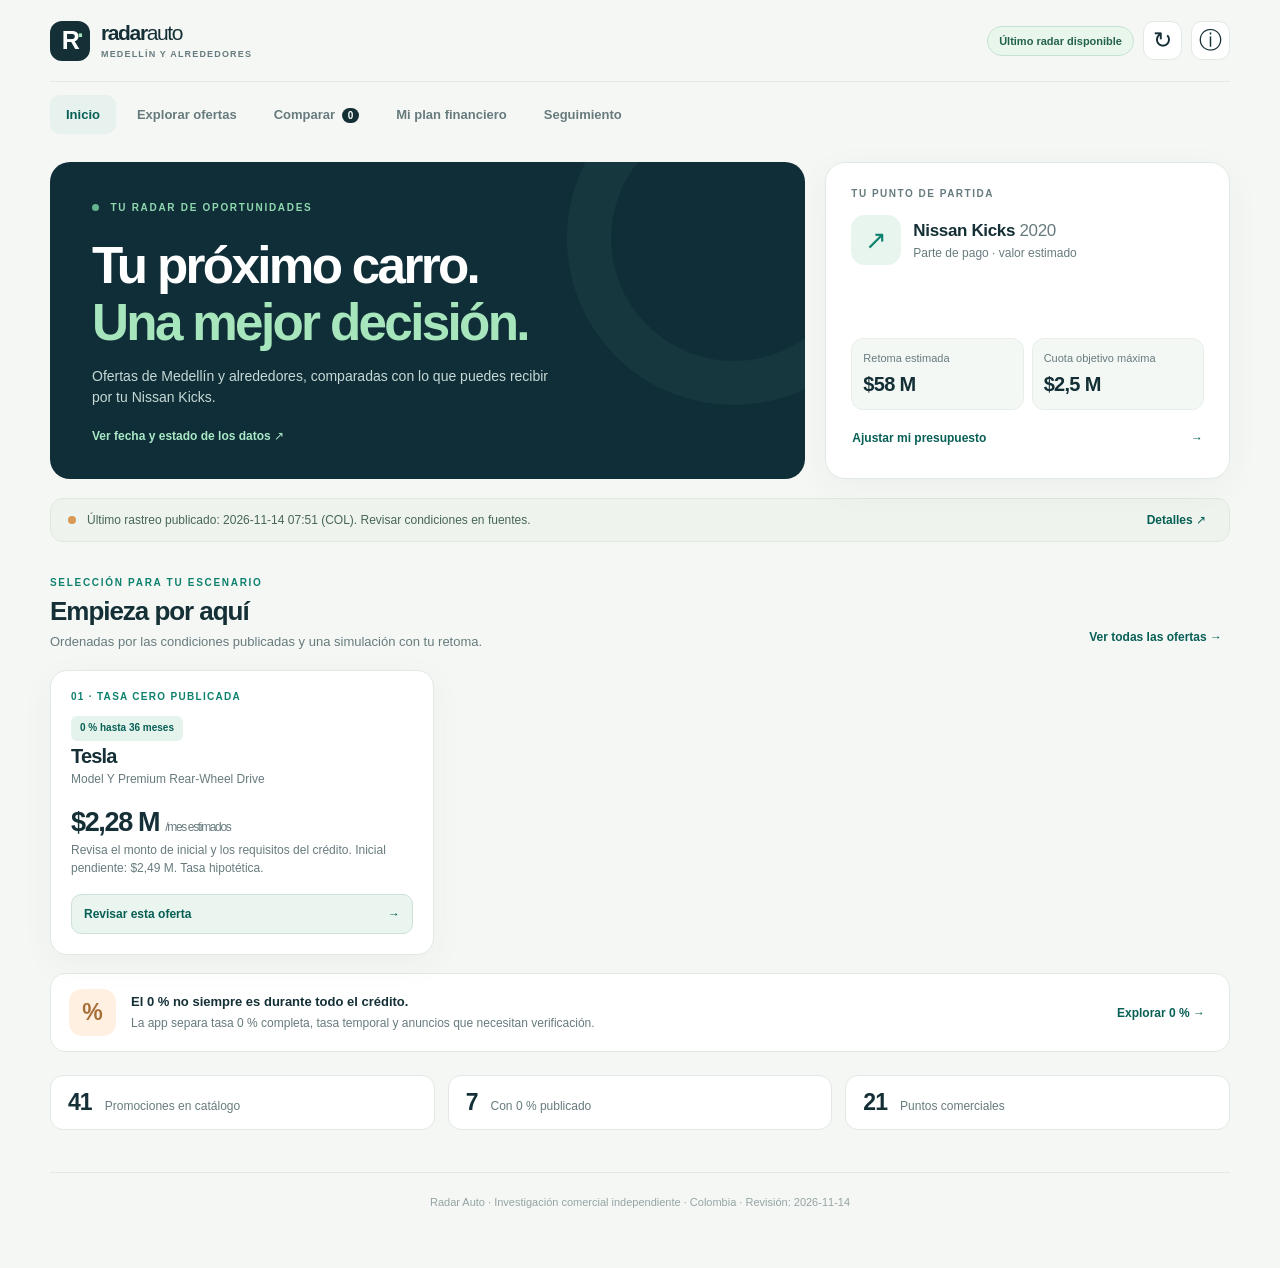
==== commit e6122bbd: "radar: actualizar promociones y app" ====
--- a/index.html
+++ b/index.html
@@ -81,7 +81,7 @@
 <div class="toast" id="toast" role="status" aria-live="polite"></div>
 <div class="sheet-overlay hidden" id="detailOverlay" role="presentation"><section class="detail-sheet" role="dialog" aria-modal="true" aria-labelledby="detailTitle"><div class="sheet-handle"></div><div class="sheet-header"><span class="overline" id="detailBrand"></span><button id="detailClose" class="icon-button" type="button" aria-label="Cerrar detalle">×</button></div><div id="detailBody"></div></section></div>
 <div class="sheet-overlay hidden" id="quoteOverlay"><section class="detail-sheet" role="dialog" aria-modal="true" aria-labelledby="quoteTitle"><div class="sheet-handle"></div><div class="sheet-header"><h2 id="quoteTitle">Cotización adicional</h2><button class="icon-button" id="quoteClose" type="button" aria-label="Cerrar">×</button></div><p class="muted">Opcional. El rastreador funciona sin subir ningún documento.</p><form id="quoteForm" class="form-fields quote-form"><label>Marca<input name="brand" required placeholder="Ej. Mazda"></label><label>Modelo<input name="model" required placeholder="Ej. CX-30 Touring"></label><label>Precio (millones COP)<input name="price" required type="number" min="1" step="0.01"></label><label>Beneficio o notas<input name="terms" placeholder="Ej. tasa 0 % hasta 24 meses"></label><label>URL de la oferta (opcional)<input name="source" type="url" placeholder="https://..."></label><button class="primary-btn full" type="submit">Guardar cotización</button></form></section></div>
-<script type="application/json" id="seed">{"updated_at": "2026-10-27", "disclaimer": "Investigación pública de octubre 2026. No hay confirmación de inventario, cotización individual o aprobación financiera. Precios 'desde' son referenciales; no descontar bonos dos veces.", "offers": [{"id": "auto-chevrolet-ofertas-y-oportunidades-chevrolet-f0cf9fb", "brand": "Chevrolet", "model": "Ofertas y Oportunidades Chevrolet", "type": "Sin clasificar", "fuel": "Sin precisar", "price": null, "price_status": "sin_cotizar", "benefit": "CHEVROLET Conoce los términos y condiciones de esta promoción aquí* Onix Sedán Spark EUV Captiva Híbrida Colorado", "scheme": "standard", "intro_months": 0, "intro_rate": 0, "after_rate": null, "max_months": null, "min_down_pct": 0, "valid_until": null, "bonus": 0, "terms": "CHEVROLET Conoce los términos y condiciones de esta promoción aquí* Onix Sedán Spark EUV Captiva Híbrida Colorado", "source": "https://www.chevrolet.com.co/ofertas-oportunidades", "landing_url": "https://www.chevrolet.com.co/ofertas-oportunidades", "source_name": "Chevrolet — oportunidades", "detected_at": "2026-11-13T17:45:10-05:00", "auto": true, "reliability": "promocion_detectada", "verified": "Campaña identificada automáticamente, condiciones por confirmar.", "evidence": {"claim": "CHEVROLET Conoce los términos y condiciones de esta promoción aquí* Onix Sedán Spark EUV Captiva Híbrida Colorado", "legal": "", "legal_url": null}}, {"id": "auto-chevrolet-te-gusto-f0cf9fb", "brand": "Chevrolet", "model": "¿TE GUSTÓ?", "type": "Sin clasificar", "fuel": "Sin precisar", "price": null, "price_status": "sin_cotizar", "benefit": "Déjanos tus datos y un asesor se comunicará contigo. Consulta aquí Política de Privacidad 1 Conoce los términos y condiciones de esta promoción aquí", "scheme": "standard", "intro_months": 0, "intro_rate": 0, "after_rate": null, "max_months": null, "min_down_pct": 0, "valid_until": null, "bonus": 0, "terms": "Déjanos tus datos y un asesor se comunicará contigo. Consulta aquí Política de Privacidad 1 Conoce los términos y condiciones de esta promoción aquí", "source": "https://www.chevrolet.com.co/ofertas-oportunidades", "landing_url": "https://www.chevrolet.com.co/ofertas-oportunidades", "source_name": "Chevrolet — oportunidades", "detected_at": "2026-11-13T17:45:10-05:00", "auto": true, "reliability": "promocion_detectada", "verified": "Campaña identificada automáticamente, condiciones por confirmar.", "evidence": {"claim": "Déjanos tus datos y un asesor se comunicará contigo. Consulta aquí Política de Privacidad 1 Conoce los términos y condiciones de esta promoción aquí", "legal": "", "legal_url": null}}, {"id": "auto-kia-autoland-1-identificacion-del-organizador-7f7ede7", "brand": "Kia Autoland", "model": "1. IDENTIFICACIÓN DEL ORGANIZADOR", "type": "Sin clasificar", "fuel": "Sin precisar", "price": null, "price_status": "sin_cotizar", "benefit": "La presente promoción es organizada por METROKIA S.A., sociedad comercial identificada con NIT 830.078.966-6, con domicilio principal en Santa Marta, (en adelante, \"el Or", "scheme": "standard", "intro_months": 0, "intro_rate": 0, "after_rate": null, "max_months": null, "min_down_pct": 0, "valid_until": null, "bonus": 0, "terms": "La presente promoción es organizada por METROKIA S.A., sociedad comercial identificada con NIT 830.078.966-6, con domicilio principal en Santa Marta, (en adelante, \"el Organizador\" o \"METROKIA\"), quien actúa además en calidad de proveedor de las pastillas de freno genuinas KIA objeto del beneficio. La redención del beneficio se realizará a través de la red de concesionarios autorizados KIA a nivel nacional (en adelante, \"los Concesionarios\"), la cual podrá ser consultada en nuestra página WEB : https://kia.com.co/concesionarios, Los Concesionarios actúan como puntos autorizados de redención y prestan el servicio de instalación conforme a su propia relación comercial y de garantía frente al consumidor, sin que ello sustituya las obligaciones legales de garantía que corre", "source": "https://kia.autoland.com.co/terminos-y-condiciones", "landing_url": "https://kia.autoland.com.co/terminos-y-condiciones", "source_name": "Kia Autoland — condiciones concesionario Medellín", "detected_at": "2026-11-13T17:45:10-05:00", "auto": true, "reliability": "promocion_detectada", "verified": "Campaña identificada automáticamente, condiciones por confirmar.", "evidence": {"claim": "La presente promoción es organizada por METROKIA S.A., sociedad comercial identificada con NIT 830.078.966-6, con domicilio principal en Santa Marta, (en adelante, \"el Organizador\" o \"METROKIA\"), quien actúa además en calidad de proveedor de las pastillas de freno genuinas KIA objeto del beneficio. La redención del beneficio se realizará a través de la red de concesionarios aut", "legal": "", "legal_url": null}}, {"id": "auto-kia-autoland-2-bono-de-descuento-de-hasta-15-000-000-7f7ede7", "brand": "Kia Autoland", "model": "2. Bono de descuento de hasta $15.000.000", "type": "Sin clasificar", "fuel": "Sin precisar", "price": null, "price_status": "sin_cotizar", "benefit": "Se ofrecerán bonos de descuento de hasta QUINCE MILLONES DE PESOS ($15.000.000 COP), según la referencia, versión y condiciones comerciales aplicables. El monto máximo no", "scheme": "standard", "intro_months": 0, "intro_rate": 0, "after_rate": null, "max_months": null, "min_down_pct": 0, "valid_until": null, "bonus": 0, "terms": "Se ofrecerán bonos de descuento de hasta QUINCE MILLONES DE PESOS ($15.000.000 COP), según la referencia, versión y condiciones comerciales aplicables. El monto máximo no aplica necesariamente a todo el portafolio. Los bonos no son canjeables por dinero en efectivo ni acumulables con otras promociones, salvo autorización expresa de Autoland.", "source": "https://kia.autoland.com.co/terminos-y-condiciones", "landing_url": "https://kia.autoland.com.co/terminos-y-condiciones", "source_name": "Kia Autoland — condiciones concesionario Medellín", "detected_at": "2026-11-13T17:45:10-05:00", "auto": true, "reliability": "promocion_detectada", "verified": "Campaña identificada automáticamente, condiciones por confirmar.", "evidence": {"claim": "Se ofrecerán bonos de descuento de hasta QUINCE MILLONES DE PESOS ($15.000.000 COP), según la referencia, versión y condiciones comerciales aplicables. El monto máximo no aplica necesariamente a todo el portafolio. Los bonos no son canjeables por dinero en efectivo ni acumulables con otras promociones, salvo autorización expresa de Autoland.", "legal": "", "legal_url": null}}, {"id": "auto-kia-autoland-2-marco-normativo-aplicable-7f7ede7", "brand": "Kia Autoland", "model": "2. MARCO NORMATIVO APLICABLE", "type": "Sin clasificar", "fuel": "Sin precisar", "price": null, "price_status": "sin_cotizar", "benefit": "Esta promoción se rige por lo dispuesto en la Ley 1480 de 2012 (Estatuto del Consumidor), en especial los artículos relativos a información, publicidad y ofertas o promoc", "scheme": "standard", "intro_months": 0, "intro_rate": 0, "after_rate": null, "max_months": null, "min_down_pct": 0, "valid_until": null, "bonus": 0, "terms": "Esta promoción se rige por lo dispuesto en la Ley 1480 de 2012 (Estatuto del Consumidor), en especial los artículos relativos a información, publicidad y ofertas o promociones (arts. 23 a 31), por el Título II de la Circular Única de la Superintendencia de Industria y Comercio, y por la Ley 1581 de 2012 y el Decreto 1377 de 2013 en materia de protección de datos personales, en lo referente al tratamiento de la información de los consumidores a través de la aplicación IVUO.", "source": "https://kia.autoland.com.co/terminos-y-condiciones", "landing_url": "https://kia.autoland.com.co/terminos-y-condiciones", "source_name": "Kia Autoland — condiciones concesionario Medellín", "detected_at": "2026-11-13T17:45:10-05:00", "auto": true, "reliability": "promocion_detectada", "verified": "Campaña identificada automáticamente, condiciones por confirmar.", "evidence": {"claim": "Esta promoción se rige por lo dispuesto en la Ley 1480 de 2012 (Estatuto del Consumidor), en especial los artículos relativos a información, publicidad y ofertas o promociones (arts. 23 a 31), por el Título II de la Circular Única de la Superintendencia de Industria y Comercio, y por la Ley 1581 de 2012 y el Decreto 1377 de 2013 en materia de protección de datos personales, en ", "legal": "", "legal_url": null}}, {"id": "auto-kia-autoland-3-definiciones-7f7ede7", "brand": "Kia Autoland", "model": "3. DEFINICIONES", "type": "Sin clasificar", "fuel": "Sin precisar", "price": null, "price_status": "sin_cotizar", "benefit": "Campaña/Promoción: la oferta comercial descrita en este documento. Beneficio: el descuento del quince por ciento (15%) sobre el precio de venta al público de pastillas de", "scheme": "standard", "intro_months": 0, "intro_rate": 0, "after_rate": null, "max_months": null, "min_down_pct": 0, "valid_until": null, "bonus": 0, "terms": "Campaña/Promoción: la oferta comercial descrita en este documento. Beneficio: el descuento del quince por ciento (15%) sobre el precio de venta al público de pastillas de freno genuinas KIA. Consumidor: toda persona natural o jurídica que, como destinatario final, adquiera el Beneficio para satisfacer una necesidad propia, privada, familiar o doméstica, en los términos del artículo 5 numeral 3 de la Ley 1480 de 2012. Referencias Element: línea alternativa de repuestos KIA no genuinos, expresamente excluida del Beneficio.", "source": "https://kia.autoland.com.co/terminos-y-condiciones", "landing_url": "https://kia.autoland.com.co/terminos-y-condiciones", "source_name": "Kia Autoland — condiciones concesionario Medellín", "detected_at": "2026-11-13T17:45:10-05:00", "auto": true, "reliability": "promocion_detectada", "verified": "Campaña identificada automáticamente, condiciones por confirmar.", "evidence": {"claim": "Campaña/Promoción: la oferta comercial descrita en este documento. Beneficio: el descuento del quince por ciento (15%) sobre el precio de venta al público de pastillas de freno genuinas KIA. Consumidor: toda persona natural o jurídica que, como destinatario final, adquiera el Beneficio para satisfacer una necesidad propia, privada, familiar o doméstica, en los términos del artí", "legal": "", "legal_url": null}}, {"id": "auto-kia-autoland-3-tasa-de-financiacion-preferencial-desde-el-0-7f7ede7", "brand": "Kia Autoland", "model": "3. Tasa de financiación preferencial desde el 0%", "type": "Sin clasificar", "fuel": "Sin precisar", "price": null, "price_status": "sin_cotizar", "benefit": "Tasa 0 % por 0 meses: por validar · Se ofrecerán alternativas de financiación con tasas preferenciales desde el 0 %, sujetas a las referencias participantes, perfil crediticio del solicitante, estudio y apr", "scheme": "unverified_zero", "intro_months": 0, "intro_rate": 0, "after_rate": null, "max_months": null, "min_down_pct": 0, "valid_until": null, "bonus": 0, "terms": "Se ofrecerán alternativas de financiación con tasas preferenciales desde el 0 %, sujetas a las referencias participantes, perfil crediticio del solicitante, estudio y aprobación de la entidad financiera, plazo, cuota inicial y demás condiciones aplicables. La tasa y las condiciones definitivas deberán ser confirmadas por la entidad financiera.", "source": "https://kia.autoland.com.co/terminos-y-condiciones", "landing_url": "https://kia.autoland.com.co/terminos-y-condiciones", "source_name": "Kia Autoland — condiciones concesionario Medellín", "detected_at": "2026-11-13T17:45:10-05:00", "auto": true, "reliability": "condiciones_incompletas", "verified": "La tasa 0 % se anuncia, pero no se verificó su aplicación durante todo el plazo.", "evidence": {"claim": "Se ofrecerán alternativas de financiación con tasas preferenciales desde el 0 %, sujetas a las referencias participantes, perfil crediticio del solicitante, estudio y aprobación de la entidad financiera, plazo, cuota inicial y demás condiciones aplicables. La tasa y las condiciones definitivas deberán ser confirmadas por la entidad financiera.", "legal": "", "legal_url": null}}, {"id": "auto-kia-autoland-4-objeto-de-la-promocion-7f7ede7", "brand": "Kia Autoland", "model": "4. OBJETO DE LA PROMOCIÓN", "type": "Sin clasificar", "fuel": "Sin precisar", "price": null, "price_status": "sin_cotizar", "benefit": "Otorgar a los Consumidores un descuento del quince por ciento (15%) sobre el valor de venta al público de pastillas de freno genuinas KIA, con el fin de incentivar el uso", "scheme": "standard", "intro_months": 0, "intro_rate": 0, "after_rate": null, "max_months": null, "min_down_pct": 0, "valid_until": null, "bonus": 0, "terms": "Otorgar a los Consumidores un descuento del quince por ciento (15%) sobre el valor de venta al público de pastillas de freno genuinas KIA, con el fin de incentivar el uso de repuestos originales que garanticen la seguridad y el correcto funcionamiento de los vehículos de la marca.", "source": "https://kia.autoland.com.co/terminos-y-condiciones", "landing_url": "https://kia.autoland.com.co/terminos-y-condiciones", "source_name": "Kia Autoland — condiciones concesionario Medellín", "detected_at": "2026-11-13T17:45:10-05:00", "auto": true, "reliability": "promocion_detectada", "verified": "Campaña identificada automáticamente, condiciones por confirmar.", "evidence": {"claim": "Otorgar a los Consumidores un descuento del quince por ciento (15%) sobre el valor de venta al público de pastillas de freno genuinas KIA, con el fin de incentivar el uso de repuestos originales que garanticen la seguridad y el correcto funcionamiento de los vehículos de la marca.", "legal": "", "legal_url": null}}, {"id": "auto-kia-autoland-4-ruleta-de-premios-7f7ede7", "brand": "Kia Autoland", "model": "4. Ruleta de premios", "type": "Sin clasificar", "fuel": "Sin precisar", "price": null, "price_status": "sin_cotizar", "benefit": "Durante Kia Fest by Autoland, los clientes que cumplan con las condiciones de participación podrán acceder a la dinámica de la ruleta de premios y ganar uno de los siguie", "scheme": "standard", "intro_months": 0, "intro_rate": 0, "after_rate": null, "max_months": null, "min_down_pct": 0, "valid_until": "2026-10-18", "bonus": 0, "terms": "Durante Kia Fest by Autoland, los clientes que cumplan con las condiciones de participación podrán acceder a la dinámica de la ruleta de premios y ganar uno de los siguientes beneficios: Bono de gasolina por valor de $100.000 COP. Bono de gasolina por valor de $200.000 COP. Bono de descuento por valor de $1.000.000 COP. Sombrilla. Servicio de telemetría gratis durante un (1) año. Opción de realizar un (1) giro adicional en la ruleta. Condiciones de participación y entrega de premios: El vehículo nuevo Kia deberá separarse entre el 14 y el 18 de octubre de 2026, ambas fechas inclusive.", "source": "https://kia.autoland.com.co/terminos-y-condiciones", "landing_url": "https://kia.autoland.com.co/terminos-y-condiciones", "source_name": "Kia Autoland — condiciones concesionario Medellín", "detected_at": "2026-11-13T17:45:10-05:00", "auto": true, "reliability": "legal_vencido", "verified": "ATENCIÓN: el documento legal consultado está vencido, aunque el anuncio siga visible.", "evidence": {"claim": "Durante Kia Fest by Autoland, los clientes que cumplan con las condiciones de participación podrán acceder a la dinámica de la ruleta de premios y ganar uno de los siguientes beneficios: Bono de gasolina por valor de $100.000 COP. Bono de gasolina por valor de $200.000 COP. Bono de descuento por valor de $1.000.000 COP. Sombrilla. Servicio de telemetría gratis durante un (1) añ", "legal": "", "legal_url": null}}, {"id": "auto-kia-autoland-5-beneficio-gopass-bogota-7f7ede7", "brand": "Kia Autoland", "model": "5. Beneficio Gopass – (Bogotá)", "type": "Sin clasificar", "fuel": "Sin precisar", "price": null, "price_status": "sin_cotizar", "benefit": "Beneficio válido únicamente para clientes de la sede Bogotá que adquieran un vehículo Kia durante la vigencia de la actividad. Aplica exclusivamente para cuentas nuevas r", "scheme": "standard", "intro_months": 0, "intro_rate": 0, "after_rate": null, "max_months": null, "min_down_pct": 0, "valid_until": null, "bonus": 0, "terms": "Beneficio válido únicamente para clientes de la sede Bogotá que adquieran un vehículo Kia durante la vigencia de la actividad. Aplica exclusivamente para cuentas nuevas registradas en Autoland. Autoland realizará la instalación del TAG Gopass y la activación de una cuenta nueva registrada en Autoland. El beneficio incluye un (1) mes de Membresía Gopass Premium gratis y un bono de gasolina de $50.000, sujeto a los términos y condiciones vigentes de Gopass. Autoland únicamente se responsabiliza por la instalación del TAG y la activación de la cuenta. Cualquier reclamación relacionada con el servicio, beneficios, cobros, funcionamiento del TAG o de la plataforma Gopass deberá realizarse directamente ante Gopass. La Membresía Gopass Premium es gratuita durante el primer mes", "source": "https://kia.autoland.com.co/terminos-y-condiciones", "landing_url": "https://kia.autoland.com.co/terminos-y-condiciones", "source_name": "Kia Autoland — condiciones concesionario Medellín", "detected_at": "2026-11-13T17:45:10-05:00", "auto": true, "reliability": "promocion_detectada", "verified": "Campaña identificada automáticamente, condiciones por confirmar.", "evidence": {"claim": "Beneficio válido únicamente para clientes de la sede Bogotá que adquieran un vehículo Kia durante la vigencia de la actividad. Aplica exclusivamente para cuentas nuevas registradas en Autoland. Autoland realizará la instalación del TAG Gopass y la activación de una cuenta nueva registrada en Autoland. El beneficio incluye un (1) mes de Membresía Gopass Premium gratis y un bono ", "legal": "", "legal_url": null}}, {"id": "auto-kia-autoland-6-mecanica-y-condiciones-de-participacion-7f7ede7", "brand": "Kia Autoland", "model": "6. MECÁNICA Y CONDICIONES DE PARTICIPACIÓN", "type": "Sin clasificar", "fuel": "Sin precisar", "price": null, "price_status": "sin_cotizar", "benefit": "6.1. La Campaña será divulgada a través de la aplicación IVUO y estará disponible únicamente en la red de concesionarios autorizados KIA a nivel nacional. 6.2. Para acced", "scheme": "standard", "intro_months": 0, "intro_rate": 0, "after_rate": null, "max_months": null, "min_down_pct": 0, "valid_until": null, "bonus": 0, "terms": "6.1. La Campaña será divulgada a través de la aplicación IVUO y estará disponible únicamente en la red de concesionarios autorizados KIA a nivel nacional. 6.2. Para acceder al Beneficio, el Consumidor deberá presentarse en un concesionario autorizado KIA y solicitar la aplicación del descuento sobre la compra de pastillas de freno genuinas KIA, en los términos, canales y con los soportes que cada concesionario defina para la validación de la promoción. 6.3. El Beneficio se hace efectivo al momento de la compra y no genera derecho a reembolso, devolución en dinero o compensación distinta al descuento aquí descrito.", "source": "https://kia.autoland.com.co/terminos-y-condiciones", "landing_url": "https://kia.autoland.com.co/terminos-y-condiciones", "source_name": "Kia Autoland — condiciones concesionario Medellín", "detected_at": "2026-11-13T17:45:10-05:00", "auto": true, "reliability": "promocion_detectada", "verified": "Campaña identificada automáticamente, condiciones por confirmar.", "evidence": {"claim": "6.1. La Campaña será divulgada a través de la aplicación IVUO y estará disponible únicamente en la red de concesionarios autorizados KIA a nivel nacional. 6.2. Para acceder al Beneficio, el Consumidor deberá presentarse en un concesionario autorizado KIA y solicitar la aplicación del descuento sobre la compra de pastillas de freno genuinas KIA, en los términos, canales y con lo", "legal": "", "legal_url": null}}, {"id": "auto-kia-autoland-7-planes-de-financiacion-y-asesoria-comercial-7f7ede7", "brand": "Kia Autoland", "model": "7. Planes de financiación y asesoría comercial", "type": "Sin clasificar", "fuel": "Sin precisar", "price": null, "price_status": "sin_cotizar", "benefit": "Autoland brindará asesoría sobre las alternativas de financiación disponibles. Las condiciones definitivas dependerán de la referencia seleccionada, la oferta vigente y l", "scheme": "standard", "intro_months": 0, "intro_rate": 0, "after_rate": null, "max_months": null, "min_down_pct": 0, "valid_until": null, "bonus": 0, "terms": "Autoland brindará asesoría sobre las alternativas de financiación disponibles. Las condiciones definitivas dependerán de la referencia seleccionada, la oferta vigente y la aprobación de la entidad financiera correspondiente.", "source": "https://kia.autoland.com.co/terminos-y-condiciones", "landing_url": "https://kia.autoland.com.co/terminos-y-condiciones", "source_name": "Kia Autoland — condiciones concesionario Medellín", "detected_at": "2026-11-13T17:45:10-05:00", "auto": true, "reliability": "promocion_detectada", "verified": "Campaña identificada automáticamente, condiciones por confirmar.", "evidence": {"claim": "Autoland brindará asesoría sobre las alternativas de financiación disponibles. Las condiciones definitivas dependerán de la referencia seleccionada, la oferta vigente y la aprobación de la entidad financiera correspondiente.", "legal": "", "legal_url": null}}, {"id": "auto-nissan-vigencia-4-de-noviembre-de-2026-al-30-de-noviembre-de-2-c914ce7", "brand": "Nissan", "model": "VIGENCIA: 4 DE NOVIEMBRE DE 2026 AL 30 DE NOVIEMBRE DE 2026", "type": "Sin clasificar", "fuel": "Sin precisar", "price": null, "price_status": "sin_cotizar", "benefit": "OCTUBRE 2026 Los siguientes bonos y beneficios estarán disponibles en todas las vitrinas de DISTRIBUIDORA NISSAN S.A a nivel nacional. La vigencia de estos bonos y benefi", "scheme": "standard", "intro_months": 0, "intro_rate": 0, "after_rate": null, "max_months": null, "min_down_pct": 0, "valid_until": "2026-11-30", "bonus": 0, "terms": "OCTUBRE 2026 Los siguientes bonos y beneficios estarán disponibles en todas las vitrinas de DISTRIBUIDORA NISSAN S.A a nivel nacional. La vigencia de estos bonos y beneficios comprende entre el 4 de noviembre de 2026 y el 30 de noviembre de 2026. Los bonos y beneficios podrán variar según la versión del modelo de interés. Los bonos aplican sobre el precio del vehículo. Las imágenes son de carácter ilustrativo y de referencia, las versiones comercializadas en Colombia pueden variar en colores y accesorios según las distintas versiones. Los bonos, descuentos y beneficios no podrán ser redimidos en dinero o intercambiables por otro bien o servicio, y tampoco serán acumulables con otros descuentos o promociones. 1. Frontier Gasolina Bono de $2.000.000* SOAT Gratis ** * Apli", "source": "https://www.nissan.com.co/terminos-y-condiciones/bonos-y-beneficios-noviembre-2026.html", "landing_url": "https://www.nissan.com.co/terminos-y-condiciones/bonos-y-beneficios-noviembre-2026.html", "source_name": "Nissan — beneficios nacionales", "detected_at": "2026-11-13T17:45:10-05:00", "auto": true, "reliability": "promocion_detectada", "verified": "Campaña identificada automáticamente, condiciones por confirmar.", "evidence": {"claim": "OCTUBRE 2026 Los siguientes bonos y beneficios estarán disponibles en todas las vitrinas de DISTRIBUIDORA NISSAN S.A a nivel nacional. La vigencia de estos bonos y beneficios comprende entre el 4 de noviembre de 2026 y el 30 de noviembre de 2026. Los bonos y beneficios podrán variar según la versión del modelo de interés. Los bonos aplican sobre el precio del vehículo. Las imág", "legal": "", "legal_url": null}}, {"id": "auto-chevrolet-captiva-ev-2026-full-b5e5fc5", "brand": "Chevrolet", "model": "Captiva EV 2026", "type": "SUV", "fuel": "Sin precisar", "price": null, "price_status": "sin_cotizar", "benefit": "LEGAL VENCIDO · Tasa 0 % por 36 meses: por validar · Captiva EV 2026 Cuota inicial desde 50% Plazo del crédito: 36 meses. Tasa de interés beneficio: Del 0% n.m.v. Consulte aquí términos y condiciones Conoce más Pide tu créd", "scheme": "unverified_zero", "intro_months": 0, "intro_rate": 0, "after_rate": null, "max_months": 36, "min_down_pct": 50, "valid_until": "2026-09-30", "bonus": 0, "terms": "Terminos y Condiciones | GM Financial WhatsApp Chat Soy Cliente Contáctanos Mi Cuenta Paga en Línea Productos Todos los Productos Particulares Seminuevos Comerciales Flotas Promociones Seguros Todos los Seguros Seguro de Vida Deudor Seguro de Vida Premium Seguro de Vehículo Seguridad Mecánica Protección Financiera Quiénes somos Ayuda Preguntas Frecuentes Medios de Pago Protege tus Finanzas Visita Chevrolet Productos Todos los Productos Particulares Seminuevos Comerciales Flotas Promociones Seguros Todos los Seguros Seguro de Vida Deudor Seguro de Vida Premium Seguro de Vehículo Seguridad Mecánica Protección Financiera Ayuda Preguntas Frecuentes Medios de Pago Protege tus Finanzas Inicio Promociones Terminos y Condiciones 0% Intereses por toda la vida del crédito 36 Mese", "source": "https://www.gmfinancial.com.co/es-co/inicio/promociones/terminos-y-condiciones-.html", "landing_url": "https://www.gmfinancial.com.co/es-co/inicio/promociones.html", "source_name": "GM Financial — promociones y condiciones", "detected_at": "2026-11-11T21:53:24-05:00", "auto": true, "reliability": "fuente_no_disponible", "verified": "La fuente no respondió; última evidencia antigua", "evidence": {"claim": "Captiva EV 2026 Cuota inicial desde 50% Plazo del crédito: 36 meses. Tasa de interés beneficio: Del 0% n.m.v. Consulte aquí términos y condiciones Conoce más Pide tu crédito sin salir de casa 0% Intereses por toda la vida del crédito", "legal": "Terminos y Condiciones | GM Financial WhatsApp Chat Soy Cliente Contáctanos Mi Cuenta Paga en Línea Productos Todos los Productos Particulares Seminuevos Comerciales Flotas Promociones Seguros Todos los Seguros Seguro de Vida Deudor Seguro de Vida Premium Seguro de Vehículo Seguridad Mecánica Protección Financiera Quiénes somos Ayuda Preguntas Frecuentes Medios de Pago Protege tus Finanzas Visita Chevrolet Productos Todos los Productos Particulares Seminuevos Comerciales Flotas Promociones Seguros Todos los Seguros Seguro de Vida Deudor Seguro de Vida Premium Seguro de Vehículo Seguridad Mecánica Protección Financiera Ayuda Preguntas Frecuentes Medios de Pago Protege tus Finanzas Inicio Promociones Terminos y Condiciones 0% Intereses por toda la vida del crédito 36 Mese", "legal_url": "https://www.gmfinancial.com.co/es-co/inicio/promociones/terminos-y-condiciones-.html"}, "auto_stale": true}, {"id": "auto-chevrolet-captiva-ev-2026-intro-b5e5fc5", "brand": "Chevrolet", "model": "Captiva EV 2026", "type": "SUV", "fuel": "Sin precisar", "price": null, "price_status": "sin_cotizar", "benefit": "Captiva EV 2026 Cuota inicial desde 10% Plazo del crédito: 60 meses . Tasa de interés beneficio: Desde 0.85% n.m.v Plazo tasa beneficio: 12 meses. Tasa de interés perfil:", "scheme": "intro", "intro_months": 12, "intro_rate": 0, "after_rate": null, "max_months": 60, "min_down_pct": 10, "valid_until": null, "bonus": 0, "terms": "Captiva EV 2026 Cuota inicial desde 10% Plazo del crédito: 60 meses . Tasa de interés beneficio: Desde 0.85% n.m.v Plazo tasa beneficio: 12 meses. Tasa de interés perfil: Desde la cuota 13 Consulte aquí términos y condiciones Conoce más Pide tu crédito sin salir de casa Estrena con tasa de interés beneficio", "source": "https://www.gmfinancial.com.co/es-co/inicio/promociones.html", "landing_url": "https://www.gmfinancial.com.co/es-co/inicio/promociones.html", "source_name": "GM Financial — promociones y condiciones", "detected_at": "2026-11-11T21:53:24-05:00", "auto": true, "reliability": "fuente_no_disponible", "verified": "La fuente no respondió; última evidencia antigua", "evidence": {"claim": "Captiva EV 2026 Cuota inicial desde 10% Plazo del crédito: 60 meses . Tasa de interés beneficio: Desde 0.85% n.m.v Plazo tasa beneficio: 12 meses. Tasa de interés perfil: Desde la cuota 13 Consulte aquí términos y condiciones Conoce más Pide tu crédito sin salir de casa Estrena con tasa de interés beneficio", "legal": "", "legal_url": null}, "auto_stale": true}, {"id": "auto-chevrolet-captiva-phev-2026-full-b5e5fc5", "brand": "Chevrolet", "model": "Captiva PHEV 2026", "type": "SUV", "fuel": "Sin precisar", "price": null, "price_status": "sin_cotizar", "benefit": "LEGAL VENCIDO · Tasa 0 % por 36 meses: por validar · Captiva PHEV 2026 Cuota inicial desde 50% Plazo del crédito: 36 meses. Tasa de interés beneficio: Del 0% n.m.v . Consulte aquí términos y condiciones Conoce más Pide tu c", "scheme": "unverified_zero", "intro_months": 0, "intro_rate": 0, "after_rate": null, "max_months": 36, "min_down_pct": 50, "valid_until": "2026-09-30", "bonus": 0, "terms": "Terminos y Condiciones | GM Financial WhatsApp Chat Soy Cliente Contáctanos Mi Cuenta Paga en Línea Productos Todos los Productos Particulares Seminuevos Comerciales Flotas Promociones Seguros Todos los Seguros Seguro de Vida Deudor Seguro de Vida Premium Seguro de Vehículo Seguridad Mecánica Protección Financiera Quiénes somos Ayuda Preguntas Frecuentes Medios de Pago Protege tus Finanzas Visita Chevrolet Productos Todos los Productos Particulares Seminuevos Comerciales Flotas Promociones Seguros Todos los Seguros Seguro de Vida Deudor Seguro de Vida Premium Seguro de Vehículo Seguridad Mecánica Protección Financiera Ayuda Preguntas Frecuentes Medios de Pago Protege tus Finanzas Inicio Promociones Terminos y Condiciones 0% Intereses por toda la vida del crédito 36 Mese", "source": "https://www.gmfinancial.com.co/es-co/inicio/promociones/terminos-y-condiciones-.html", "landing_url": "https://www.gmfinancial.com.co/es-co/inicio/promociones.html", "source_name": "GM Financial — promociones y condiciones", "detected_at": "2026-11-11T21:53:24-05:00", "auto": true, "reliability": "fuente_no_disponible", "verified": "La fuente no respondió; última evidencia antigua", "evidence": {"claim": "Captiva PHEV 2026 Cuota inicial desde 50% Plazo del crédito: 36 meses. Tasa de interés beneficio: Del 0% n.m.v . Consulte aquí términos y condiciones Conoce más Pide tu crédito sin salir de casa 0% Intereses por toda la vida del crédito", "legal": "Terminos y Condiciones | GM Financial WhatsApp Chat Soy Cliente Contáctanos Mi Cuenta Paga en Línea Productos Todos los Productos Particulares Seminuevos Comerciales Flotas Promociones Seguros Todos los Seguros Seguro de Vida Deudor Seguro de Vida Premium Seguro de Vehículo Seguridad Mecánica Protección Financiera Quiénes somos Ayuda Preguntas Frecuentes Medios de Pago Protege tus Finanzas Visita Chevrolet Productos Todos los Productos Particulares Seminuevos Comerciales Flotas Promociones Seguros Todos los Seguros Seguro de Vida Deudor Seguro de Vida Premium Seguro de Vehículo Seguridad Mecánica Protección Financiera Ayuda Preguntas Frecuentes Medios de Pago Protege tus Finanzas Inicio Promociones Terminos y Condiciones 0% Intereses por toda la vida del crédito 36 Mese", "legal_url": "https://www.gmfinancial.com.co/es-co/inicio/promociones/terminos-y-condiciones-.html"}, "auto_stale": true}, {"id": "auto-chevrolet-captiva-phev-2026-intro-b5e5fc5", "brand": "Chevrolet", "model": "Captiva PHEV 2026", "type": "SUV", "fuel": "Sin precisar", "price": null, "price_status": "sin_cotizar", "benefit": "Captiva PHEV 2026 Cuota inicial desde 10% Plazo del crédito: 60 meses. Tasa de interés beneficio: Desde 0.85% n.m.v Plazo tasa beneficio: 12 meses. Tasa de interés perfil", "scheme": "intro", "intro_months": 12, "intro_rate": 0, "after_rate": null, "max_months": 60, "min_down_pct": 10, "valid_until": null, "bonus": 0, "terms": "Captiva PHEV 2026 Cuota inicial desde 10% Plazo del crédito: 60 meses. Tasa de interés beneficio: Desde 0.85% n.m.v Plazo tasa beneficio: 12 meses. Tasa de interés perfil: Desde la couta 13. Consulte aquí términos y condiciones Conoce más Pide tu crédito sin salir de casa Descubre más", "source": "https://www.gmfinancial.com.co/es-co/inicio/promociones.html", "landing_url": "https://www.gmfinancial.com.co/es-co/inicio/promociones.html", "source_name": "GM Financial — promociones y condiciones", "detected_at": "2026-11-11T21:53:24-05:00", "auto": true, "reliability": "fuente_no_disponible", "verified": "La fuente no respondió; última evidencia antigua", "evidence": {"claim": "Captiva PHEV 2026 Cuota inicial desde 10% Plazo del crédito: 60 meses. Tasa de interés beneficio: Desde 0.85% n.m.v Plazo tasa beneficio: 12 meses. Tasa de interés perfil: Desde la couta 13. Consulte aquí términos y condiciones Conoce más Pide tu crédito sin salir de casa Descubre más", "legal": "", "legal_url": null}, "auto_stale": true}, {"id": "auto-chevrolet-onix-2027-intro-b5e5fc5", "brand": "Chevrolet", "model": "Onix 2027", "type": "Sedán", "fuel": "Sin precisar", "price": null, "price_status": "sin_cotizar", "benefit": "Tasa 0 % por 60 meses: por validar · Onix 2027 Cuota inicial desde 50% Plazo del crédito: 60 meses . Tasa de interés beneficio: Desde 0% n.m.v Plazo tasa beneficio: 12 meses Tasa de interés perfil: Desde la ", "scheme": "intro", "intro_months": 12, "intro_rate": 0, "after_rate": null, "max_months": 60, "min_down_pct": 50, "valid_until": null, "bonus": 0, "terms": "Onix 2027 Cuota inicial desde 50% Plazo del crédito: 60 meses . Tasa de interés beneficio: Desde 0% n.m.v Plazo tasa beneficio: 12 meses Tasa de interés perfil: Desde la cuota 13 Consulte aquí términos y condiciones Conoce más Pide tu crédito sin salir de casa Estrena con tasa de interés beneficio", "source": "https://www.gmfinancial.com.co/es-co/inicio/promociones.html", "landing_url": "https://www.gmfinancial.com.co/es-co/inicio/promociones.html", "source_name": "GM Financial — promociones y condiciones", "detected_at": "2026-11-11T21:53:24-05:00", "auto": true, "reliability": "fuente_no_disponible", "verified": "La fuente no respondió; última evidencia antigua", "evidence": {"claim": "Onix 2027 Cuota inicial desde 50% Plazo del crédito: 60 meses . Tasa de interés beneficio: Desde 0% n.m.v Plazo tasa beneficio: 12 meses Tasa de interés perfil: Desde la cuota 13 Consulte aquí términos y condiciones Conoce más Pide tu crédito sin salir de casa Estrena con tasa de interés beneficio", "legal": "", "legal_url": null}, "auto_stale": true}, {"id": "auto-chevrolet-sonic-2027-full-b5e5fc5", "brand": "Chevrolet", "model": "Sonic 2027", "type": "SUV", "fuel": "Sin precisar", "price": 87.99, "price_status": "referencia_por_verificar", "benefit": "LEGAL VENCIDO · Tasa 0 % por 60 meses: por validar · Sonic 2027 Cuota inicial desde 50% Plazo del crédito: 60 meses . Tasa de interés: Desde 0% n.m.v Consulte aquí términos y condiciones Conoce más Pide tu crédito sin salir", "scheme": "unverified_zero", "intro_months": 0, "intro_rate": 0, "after_rate": null, "max_months": 60, "min_down_pct": 50, "valid_until": "2026-09-30", "bonus": 0, "terms": "Terminos y Condiciones | GM Financial WhatsApp Chat Soy Cliente Contáctanos Mi Cuenta Paga en Línea Productos Todos los Productos Particulares Seminuevos Comerciales Flotas Promociones Seguros Todos los Seguros Seguro de Vida Deudor Seguro de Vida Premium Seguro de Vehículo Seguridad Mecánica Protección Financiera Quiénes somos Ayuda Preguntas Frecuentes Medios de Pago Protege tus Finanzas Visita Chevrolet Productos Todos los Productos Particulares Seminuevos Comerciales Flotas Promociones Seguros Todos los Seguros Seguro de Vida Deudor Seguro de Vida Premium Seguro de Vehículo Seguridad Mecánica Protección Financiera Ayuda Preguntas Frecuentes Medios de Pago Protege tus Finanzas Inicio Promociones Terminos y Condiciones Tasa desde 0% por 5 años GM Financial Colombia S.", "source": "https://www.gmfinancial.com.co/es-co/inicio/promociones/terminos-y-condiciones1.html", "landing_url": "https://www.gmfinancial.com.co/es-co/inicio/promociones.html", "source_name": "GM Financial — promociones y condiciones", "detected_at": "2026-11-11T21:53:24-05:00", "auto": true, "reliability": "fuente_no_disponible", "verified": "La fuente no respondió; última evidencia antigua", "evidence": {"claim": "Sonic 2027 Cuota inicial desde 50% Plazo del crédito: 60 meses . Tasa de interés: Desde 0% n.m.v Consulte aquí términos y condiciones Conoce más Pide tu crédito sin salir de casa 0% Intereses por toda la vida del crédito", "legal": "Terminos y Condiciones | GM Financial WhatsApp Chat Soy Cliente Contáctanos Mi Cuenta Paga en Línea Productos Todos los Productos Particulares Seminuevos Comerciales Flotas Promociones Seguros Todos los Seguros Seguro de Vida Deudor Seguro de Vida Premium Seguro de Vehículo Seguridad Mecánica Protección Financiera Quiénes somos Ayuda Preguntas Frecuentes Medios de Pago Protege tus Finanzas Visita Chevrolet Productos Todos los Productos Particulares Seminuevos Comerciales Flotas Promociones Seguros Todos los Seguros Seguro de Vida Deudor Seguro de Vida Premium Seguro de Vehículo Seguridad Mecánica Protección Financiera Ayuda Preguntas Frecuentes Medios de Pago Protege tus Finanzas Inicio Promociones Terminos y Condiciones Tasa desde 0% por 5 años GM Financial Colombia S.", "legal_url": "https://www.gmfinancial.com.co/es-co/inicio/promociones/terminos-y-condiciones1.html"}, "price_source": "https://www.chevrolet.com.co/camionetas/sonic", "auto_stale": true}, {"id": "auto-chevrolet-spark-euv-2026-full-b5e5fc5", "brand": "Chevrolet", "model": "Spark EUV 2026", "type": "Sedán", "fuel": "Sin precisar", "price": null, "price_status": "sin_cotizar", "benefit": "LEGAL VENCIDO · Tasa 0 % por 36 meses: por validar · Spark EUV 2026 Cuota inicial desde 50% Plazo del crédito: 36 meses. Tasa de interés beneficio: Del 0% n.m.v. Consulte aquí términos y condiciones Conoce más Pide tu crédi", "scheme": "unverified_zero", "intro_months": 0, "intro_rate": 0, "after_rate": null, "max_months": 36, "min_down_pct": 50, "valid_until": "2026-09-30", "bonus": 0, "terms": "Terminos y Condiciones | GM Financial WhatsApp Chat Soy Cliente Contáctanos Mi Cuenta Paga en Línea Productos Todos los Productos Particulares Seminuevos Comerciales Flotas Promociones Seguros Todos los Seguros Seguro de Vida Deudor Seguro de Vida Premium Seguro de Vehículo Seguridad Mecánica Protección Financiera Quiénes somos Ayuda Preguntas Frecuentes Medios de Pago Protege tus Finanzas Visita Chevrolet Productos Todos los Productos Particulares Seminuevos Comerciales Flotas Promociones Seguros Todos los Seguros Seguro de Vida Deudor Seguro de Vida Premium Seguro de Vehículo Seguridad Mecánica Protección Financiera Ayuda Preguntas Frecuentes Medios de Pago Protege tus Finanzas Inicio Promociones Terminos y Condiciones 0% Intereses por toda la vida del crédito 36 Mese", "source": "https://www.gmfinancial.com.co/es-co/inicio/promociones/terminos-y-condiciones-.html", "landing_url": "https://www.gmfinancial.com.co/es-co/inicio/promociones.html", "source_name": "GM Financial — promociones y condiciones", "detected_at": "2026-11-11T21:53:24-05:00", "auto": true, "reliability": "fuente_no_disponible", "verified": "La fuente no respondió; última evidencia antigua", "evidence": {"claim": "Spark EUV 2026 Cuota inicial desde 50% Plazo del crédito: 36 meses. Tasa de interés beneficio: Del 0% n.m.v. Consulte aquí términos y condiciones Conoce más Pide tu crédito sin salir de casa Estrena con tasa de interés beneficio", "legal": "Terminos y Condiciones | GM Financial WhatsApp Chat Soy Cliente Contáctanos Mi Cuenta Paga en Línea Productos Todos los Productos Particulares Seminuevos Comerciales Flotas Promociones Seguros Todos los Seguros Seguro de Vida Deudor Seguro de Vida Premium Seguro de Vehículo Seguridad Mecánica Protección Financiera Quiénes somos Ayuda Preguntas Frecuentes Medios de Pago Protege tus Finanzas Visita Chevrolet Productos Todos los Productos Particulares Seminuevos Comerciales Flotas Promociones Seguros Todos los Seguros Seguro de Vida Deudor Seguro de Vida Premium Seguro de Vehículo Seguridad Mecánica Protección Financiera Ayuda Preguntas Frecuentes Medios de Pago Protege tus Finanzas Inicio Promociones Terminos y Condiciones 0% Intereses por toda la vida del crédito 36 Mese", "legal_url": "https://www.gmfinancial.com.co/es-co/inicio/promociones/terminos-y-condiciones-.html"}, "auto_stale": true}, {"id": "auto-chevrolet-spark-euv-2026-intro-b5e5fc5", "brand": "Chevrolet", "model": "Spark EUV 2026", "type": "Sedán", "fuel": "Sin precisar", "price": null, "price_status": "sin_cotizar", "benefit": "Spark EUV 2026 Cuota inicial desde 10% Plazo del crédito: 60 meses. Tasa de interés beneficio: Desde 0.85% n.m.v Plazo tasa beneficio: 12 meses Tasa de interés perfil: De", "scheme": "intro", "intro_months": 12, "intro_rate": 0, "after_rate": null, "max_months": 60, "min_down_pct": 10, "valid_until": null, "bonus": 0, "terms": "Spark EUV 2026 Cuota inicial desde 10% Plazo del crédito: 60 meses. Tasa de interés beneficio: Desde 0.85% n.m.v Plazo tasa beneficio: 12 meses Tasa de interés perfil: Desde la cuota 13 Consulte aquí términos y condiciones Conoce más Pide tu crédito sin salir de casa Estrena con tasa de interés beneficio", "source": "https://www.gmfinancial.com.co/es-co/inicio/promociones.html", "landing_url": "https://www.gmfinancial.com.co/es-co/inicio/promociones.html", "source_name": "GM Financial — promociones y condiciones", "detected_at": "2026-11-11T21:53:24-05:00", "auto": true, "reliability": "fuente_no_disponible", "verified": "La fuente no respondió; última evidencia antigua", "evidence": {"claim": "Spark EUV 2026 Cuota inicial desde 10% Plazo del crédito: 60 meses. Tasa de interés beneficio: Desde 0.85% n.m.v Plazo tasa beneficio: 12 meses Tasa de interés perfil: Desde la cuota 13 Consulte aquí términos y condiciones Conoce más Pide tu crédito sin salir de casa Estrena con tasa de interés beneficio", "legal": "", "legal_url": null}, "auto_stale": true}, {"id": "auto-chevrolet-tracker-2027-intro-b5e5fc5", "brand": "Chevrolet", "model": "Tracker 2027", "type": "SUV", "fuel": "Sin precisar", "price": null, "price_status": "sin_cotizar", "benefit": "Tasa 0 % por 60 meses: por validar · Tracker 2027 Cuota inicial desde 50% Plazo del crédito: 60 meses . Tasa de interés beneficio: Desde 0% n.m.v Plazo tasa beneficio: 12 meses Tasa de interés perfil: Desde ", "scheme": "intro", "intro_months": 12, "intro_rate": 0, "after_rate": null, "max_months": 60, "min_down_pct": 50, "valid_until": null, "bonus": 0, "terms": "Tracker 2027 Cuota inicial desde 50% Plazo del crédito: 60 meses . Tasa de interés beneficio: Desde 0% n.m.v Plazo tasa beneficio: 12 meses Tasa de interés perfil: Desde la cuota 13 Consulte aquí términos y condiciones Conoce más Pide tu crédito sin salir de casa Estrena con tasa de interés beneficio", "source": "https://www.gmfinancial.com.co/es-co/inicio/promociones.html", "landing_url": "https://www.gmfinancial.com.co/es-co/inicio/promociones.html", "source_name": "GM Financial — promociones y condiciones", "detected_at": "2026-11-11T21:53:24-05:00", "auto": true, "reliability": "fuente_no_disponible", "verified": "La fuente no respondió; última evidencia antigua", "evidence": {"claim": "Tracker 2027 Cuota inicial desde 50% Plazo del crédito: 60 meses . Tasa de interés beneficio: Desde 0% n.m.v Plazo tasa beneficio: 12 meses Tasa de interés perfil: Desde la cuota 13 Consulte aquí términos y condiciones Conoce más Pide tu crédito sin salir de casa Estrena con tasa de interés beneficio", "legal": "", "legal_url": null}, "auto_stale": true}, {"id": "auto-nissan-vigencia-2-de-octubre-de-2026-al-31-de-octubre-de-2026-1fee7c1", "brand": "Nissan", "model": "VIGENCIA: 2 DE OCTUBRE DE 2026 AL 31 DE OCTUBRE DE 2026", "type": "Sin clasificar", "fuel": "Sin precisar", "price": null, "price_status": "sin_cotizar", "benefit": "OCTUBRE 2026 Los siguientes bonos y beneficios estarán disponibles en todas las vitrinas de DISTRIBUIDORA NISSAN S.A a nivel nacional. La vigencia de estos bonos y benefi", "scheme": "standard", "intro_months": 0, "intro_rate": 0, "after_rate": null, "max_months": null, "min_down_pct": 0, "valid_until": "2026-10-31", "bonus": 0, "terms": "OCTUBRE 2026 Los siguientes bonos y beneficios estarán disponibles en todas las vitrinas de DISTRIBUIDORA NISSAN S.A a nivel nacional. La vigencia de estos bonos y beneficios comprende entre el 2 de Octubre de 2026 y el 31 de Octubre de 2026. Los bonos y beneficios podrán variar según la versión del modelo de interés. Los bonos aplican sobre el precio del vehículo. Las imágenes son de carácter ilustrativo y de referencia, las versiones comercializadas en Colombia pueden variar en colores y accesorios según las distintas versiones. Los bonos, descuentos y beneficios no podrán ser redimidos en dinero o intercambiables por otro bien o servicio, y tampoco serán acumulables con otros descuentos o promociones. 1. Frontier Gasolina Bono de $2.000.000 * Matricula con SOAT Grati", "source": "https://www.nissan.com.co/terminos-y-condiciones/bonos-y-beneficios-octubre-2026.html", "landing_url": "https://www.nissan.com.co/terminos-y-condiciones/bonos-y-beneficios-octubre-2026.html", "source_name": "Nissan — beneficios nacionales", "detected_at": "2026-10-31T20:01:47-05:00", "auto": true, "reliability": "retirada_o_no_encontrada", "verified": "No se detecta actualmente en fuente", "evidence": {"claim": "OCTUBRE 2026 Los siguientes bonos y beneficios estarán disponibles en todas las vitrinas de DISTRIBUIDORA NISSAN S.A a nivel nacional. La vigencia de estos bonos y beneficios comprende entre el 2 de Octubre de 2026 y el 31 de Octubre de 2026. Los bonos y beneficios podrán variar según la versión del modelo de interés. Los bonos aplican sobre el precio del vehículo. Las imágenes", "legal": "", "legal_url": null}, "auto_stale": true}, {"id": "tesla-model-y", "brand": "Tesla", "model": "Model Y Premium Rear-Wheel Drive", "type": "SUV", "fuel": "Eléctrico", "price": 120.99, "price_status": "vigente", "benefit": "0 % E.A. hasta 36 meses sobre el saldo financiado", "scheme": "full_zero", "intro_months": 0, "intro_rate": 0, "after_rate": 0, "max_months": 36, "min_down_pct": 50, "valid_until": "2026-12-31", "bonus": 0, "terms": "Santander: cuota inicial mínima 50 %, hasta 36 meses a tasa fija 0 % E.A., pedidos desde 22/10 hasta 31/12/2026, entrega antes del 31/12/2026. Precio $120,99 M de configurador Tesla, incluye transporte y registro. Otros cargos y seguros no incluidos en cuota. Aceptación de Nissan Kicks como parte de pago NO verificada.", "source": "https://www.tesla.com/es_co/modely/design?financeModalTab=finance_options&modal=finance", "verified": "Financiación oficial publicada; evaluación de crédito y disponibilidad requeridas."}, {"id": "tesla-model-3", "brand": "Tesla", "model": "Model 3 Premium tracción trasera", "type": "Sedán", "fuel": "Eléctrico", "price": 114.99, "price_status": "referencia_vencida", "benefit": "0 % E.A. hasta 36 meses (precio anterior por confirmar)", "scheme": "full_zero", "intro_months": 0, "intro_rate": 0, "after_rate": 0, "max_months": 36, "min_down_pct": 50, "valid_until": "2026-12-31", "bonus": 0, "terms": "Campaña de Santander 0 % EA hasta 36 meses, cuota inicial >= 50 %, para Model 3 y Model Y; pedidos y entrega antes 31/12/2026. El precio desde $114,99 M es un dato de lista comprobado por tercero en septiembre 2026, NO precio Tesla octubre verificado. Confirmar configuración y precio final. Retoma directa Kicks NO confirmada.", "source": "https://www.tesla.com/es_co/model3/design", "price_source": "https://autoselectricos.com/co/carros/tesla-model-3/", "verified": "Interés 0 % vigente; precio referencial histórico."}, {"id": "byd-yuan-plus", "brand": "BYD", "model": "Yuan Plus (versión por cotizar)", "type": "SUV", "fuel": "Eléctrico", "price": null, "price_status": "sin_cotizar", "benefit": "Moevo Medellín y Marautos anuncian desde 0 % hasta 36 meses; solicitar T&C", "scheme": "unverified_zero", "intro_months": 0, "intro_rate": 0, "after_rate": null, "max_months": 36, "min_down_pct": 50, "valid_until": null, "bonus": 0, "terms": "Promoción divulgada por medios el 27/oct/2026 para distribuidores específicos: 50 % inicial, hasta 36 meses, Banco Finandina en comunicado de Marautos. No hay documento de condiciones contractual completo ni vigencia verificable: NO asumir tasa 0% aprobada ni mes de vencimiento. Precio solo en cotización.", "source": "https://www.elcolombiano.com/negocios/byd-y-tesla-bajan-tasas-de-interes-en-que-carros-HN42830676", "verified": "Oferta local reportada; documentación oficial de la promoción no verificada."}, {"id": "kia-k3-cross", "brand": "Kia", "model": "K3 Cross Vibrant MT 2027", "type": "Crossover", "fuel": "Gasolina", "price": 78.99, "price_status": "vigente", "benefit": "Tasa desde 0 % M.V. durante 6 meses", "scheme": "intro", "intro_months": 6, "intro_rate": 0, "after_rate": null, "min_down_pct": 30, "valid_until": "2026-10-31", "bonus": 0, "bonus_note": "No se reportó bono de precio en esta referencia.", "terms": "Cuota inicial desde el 30 %, perfil hasta AA, plazo hasta 72 meses sin residual; desde mes 7 tasa vigente, no publicada en la campaña. Seguros no incluidos.", "source": "https://kia.com.co/noticias/legales-campanas-octubre-2026", "verified": "Términos nacionales vigentes; aplicación y disponibilidad local por confirmar."}, {"id": "kia-k3-sedan", "brand": "Kia", "model": "K3 Sedán Desire MT 2027", "type": "Sedán", "fuel": "Gasolina", "price": 72.99, "price_status": "vigente", "benefit": "Tasa desde 0 % M.V. durante 6 meses", "scheme": "intro", "intro_months": 6, "intro_rate": 0, "after_rate": null, "min_down_pct": 30, "valid_until": "2026-10-31", "bonus": 0, "terms": "Cuota inicial desde 30 %, plazo hasta 72 meses; tasa posterior no indicada y seguros adicionales.", "source": "https://kia.com.co/noticias/legales-campanas-octubre-2026", "verified": "Campaña nacional; validar concesionario."}, {"id": "kia-ev5", "brand": "Kia", "model": "EV5 Light 2027", "type": "SUV", "fuel": "Eléctrico", "price": 139.99, "price_status": "vigente", "benefit": "Tasa desde 0 % M.V. durante 6 meses", "scheme": "intro", "intro_months": 6, "intro_rate": 0, "after_rate": null, "min_down_pct": 30, "valid_until": "2026-10-31", "bonus": 0, "terms": "Promoción Finandina desde 0 % 6 meses; después tasa vigente no especificada; no equivale a 0 % todo el crédito.", "source": "https://kia.com.co/noticias/legales-campanas-octubre-2026", "verified": "Campaña nacional; confirmar versión e inventario."}, {"id": "kia-sonet", "brand": "Kia", "model": "Sonet Vibrant MT 2027", "type": "SUV", "fuel": "Gasolina", "price": 88.99, "price_status": "vigente", "benefit": "Bono matrícula anunciado de $1 millón; tasa 0 % no verificada", "scheme": "standard", "intro_months": 0, "intro_rate": null, "after_rate": null, "min_down_pct": 0, "valid_until": "2026-10-31", "bonus": 1, "bonus_note": "Bono de matrícula, NO aplicarlo como descuento al precio del vehículo.", "terms": "Bono matrícula de 1 millón para todas las versiones, sujeto a condiciones. Sin financiación 0 % publicada para esta versión.", "source": "https://kia.com.co/noticias/legales-campanas-octubre-2026", "verified": "Campaña nacional; verificar condición del bono."}, {"id": "kia-sportage", "brand": "Kia", "model": "Sportage Desire gasolina 2027", "type": "SUV", "fuel": "Gasolina", "price": 125.99, "price_status": "vigente", "benefit": "Tasa especial desde 0,70 % M.V. por 6 meses; después otra tasa", "scheme": "intro", "intro_months": 6, "intro_rate": 0.7, "after_rate": null, "min_down_pct": 30, "valid_until": "2026-10-31", "bonus": 0, "terms": "0,70 % M.V. es tasa promocional, NO 0 %. Exige desde 30 % inicial; tasa posterior por confirmar.", "source": "https://kia.com.co/noticias/legales-campanas-octubre-2026", "verified": "Campaña nacional; se requiere cotización del crédito."}, {"id": "geely-ex5-se", "brand": "Geely", "model": "EX5 SE 2027", "type": "SUV", "fuel": "Eléctrico", "price": 89.99, "price_status": "vigente", "benefit": "0 % M.V. los primeros 6 meses; desde 1,45 % M.V. después", "scheme": "intro", "intro_months": 6, "intro_rate": 0, "after_rate": 1.45, "min_down_pct": 0, "valid_until": "2026-10-31", "bonus": 0, "terms": "Financiación hasta 100 %, sujeto a perfil y contratación de seguros con Sufi para acceder a tasa anunciada; cargos mensuales de seguros aparte.", "source": "https://geely.com.co/terminos-y-condiciones/", "verified": "Términos nacionales de octubre publicados."}, {"id": "geely-starray", "brand": "Geely", "model": "Starray EM-i Pro 2027", "type": "SUV", "fuel": "Híbrido enchufable", "price": 125.99, "price_status": "vigente", "benefit": "0 % M.V. los primeros 6 meses; desde 1,45 % M.V. después", "scheme": "intro", "intro_months": 6, "intro_rate": 0, "after_rate": 1.45, "min_down_pct": 0, "valid_until": "2026-10-31", "bonus": 0, "terms": "Tasa desde 1,45 % M.V. desde mes 7 con seguros ligados a campaña. Plazo hasta 72 meses sujeto a aprobación.", "source": "https://geely.com.co/terminos-y-condiciones/", "verified": "Promoción nacional vigente por términos publicados."}, {"id": "geely-ex2", "brand": "Geely", "model": "EX2 Pro 2027", "type": "Compacto", "fuel": "Eléctrico", "price": 69.99, "price_status": "vigente", "benefit": "Bono de $2 millones; tasa cero no confirmada", "scheme": "standard", "intro_months": 0, "intro_rate": null, "after_rate": null, "min_down_pct": 0, "valid_until": "2026-10-31", "bonus": 2, "bonus_note": "No restar el bono automáticamente: verificar si el precio de oferta ya lo incluye.", "terms": "Bono de precio válido solo para EX2 Pro, no acumulable con otras promociones.", "source": "https://geely.com.co/terminos-y-condiciones/", "verified": "Oferta nacional; precio neto por confirmar en cotización."}, {"id": "nissan-kait", "brand": "Nissan", "model": "Kait Sense 2027", "type": "SUV", "fuel": "Gasolina", "price": 85.99, "price_status": "vigente", "benefit": "Bono anunciado de $2 millones + matrícula/SOAT; sin tasa 0 % verificada", "scheme": "standard", "intro_months": 0, "intro_rate": null, "after_rate": null, "min_down_pct": 0, "valid_until": "2026-10-31", "bonus": 2, "bonus_note": "Confirmar si el bono ya se refleja en precio desde $85,99 M.", "terms": "Bono de $2 M para Sense, Sense Plus y Advance; matrícula + SOAT según referencias indicadas. No acumulable con otras promociones.", "source": "https://www.nissan.com.co/terminos-y-condiciones/bonos-y-beneficios-octubre-2026.html", "verified": "Campaña nacional válida a octubre 31."}, {"id": "nissan-kicks", "brand": "Nissan", "model": "Kicks Sense CVT 2027", "type": "SUV", "fuel": "Gasolina", "price": 117.99, "price_status": "referencia_vencida", "benefit": "Matrícula y SOAT octubre; precio visible corresponde a septiembre", "scheme": "standard", "intro_months": 0, "intro_rate": null, "after_rate": null, "min_down_pct": 0, "valid_until": "2026-10-31", "bonus": 0, "terms": "El precio de $117,99 M fue publicado con vigencia hasta septiembre 30. El beneficio octubre nacional es matrícula/SOAT. Reconfirmar el precio actual antes de comparar.", "source": "https://www.nissan.com.co/vehiculos/nuevos/kicks.html", "benefit_source": "https://www.nissan.com.co/terminos-y-condiciones/bonos-y-beneficios-octubre-2026.html", "verified": "Precio no vigente: mostrar solo para referencia y revisión."}, {"id": "nissan-qashqai", "brand": "Nissan", "model": "Qashqai e-POWER Advance Plus 2027", "type": "SUV", "fuel": "Híbrido serie", "price": 134.99, "price_status": "vigente", "benefit": "Precio de campaña desde $134,99 M; sin 0 % verificado", "scheme": "standard", "intro_months": 0, "intro_rate": null, "after_rate": null, "min_down_pct": 0, "valid_until": "2026-10-31", "bonus": 0, "terms": "Precio para Advance Plus en campaña octubre; confirmar oferta financiera personalizada.", "source": "https://www.nissan.com.co/terminos-y-condiciones/bonos-y-beneficios-octubre-2026.html", "verified": "Condición nacional publicada."}, {"id": "nissan-xtrail", "brand": "Nissan", "model": "X-Trail e-POWER Sense 2027", "type": "SUV", "fuel": "Híbrido serie", "price": 157.99, "price_status": "vigente", "benefit": "Bono $3 M, matrícula/SOAT y póliza 1 año; sin 0 % verificado", "scheme": "standard", "intro_months": 0, "intro_rate": null, "after_rate": null, "min_down_pct": 0, "valid_until": "2026-10-31", "bonus": 3, "bonus_note": "No restar bono sin cotización neta; verificar acumulación.", "terms": "Póliza por un año y bonos específicos por versión. Confirmar precio final y compatibilidad.", "source": "https://www.nissan.com.co/terminos-y-condiciones/bonos-y-beneficios-octubre-2026.html", "verified": "Campaña nacional; cotizar."}, {"id": "suzuki-jimny", "brand": "Suzuki", "model": "Jimny 5 puertas GLX MT 2027", "type": "SUV 4x4", "fuel": "Gasolina", "price": 125.99, "price_status": "referencia_vencida", "benefit": "6 meses de gracia a capital e intereses al 0 %; luego intereses", "scheme": "grace", "intro_months": 6, "intro_rate": 0, "after_rate": null, "min_down_pct": 50, "valid_until": "2026-10-31", "bonus": 0, "terms": "Plan 0 % Jimny: préstamo máximo 50 %, 6 meses de gracia sin pagar capital ni intereses; seguros iniciales anticipados. Precio $125,99 M corresponde a página con bono hasta sep 30, RECONFIRMAR precio octubre.", "source": "https://www.suzukiautos.com.co/info/terminos-y-condiciones", "price_source": "https://www.suzukiautos.com.co/suzuki-jimny-5-puertas/p", "verified": "Plan octubre vigente; precio anterior pendiente de confirmar."}, {"id": "renault-koleos", "brand": "Renault", "model": "Koleos E-Tech (versión por cotizar)", "type": "SUV", "fuel": "Híbrido", "price": null, "price_status": "sin_cotizar", "benefit": "6 meses de gracia total al 0 %; después tasa de crédito", "scheme": "grace", "intro_months": 6, "intro_rate": 0, "after_rate": null, "min_down_pct": 50, "valid_until": "2026-10-31", "bonus": 0, "terms": "Cuota inicial superior al 50 %, seis meses sin pagos de capital/intereses; seguros/gastos exigidos. Tasa posterior según perfil, fija o IBR. Precio pendiente de cotizar.", "source": "https://www.renault.com.co/legales.html", "verified": "Campaña nacional; precio y viabilidad pendientes."}, {"id": "kia-ev2", "brand": "Kia", "model": "EV2 Air 2027", "type": "SUV compacta", "fuel": "Eléctrico", "price": 89.99, "price_status": "vigente", "benefit": "Precio publicado desde $89,99 M; 0 % no verificado", "scheme": "standard", "intro_months": 0, "intro_rate": null, "after_rate": null, "min_down_pct": 0, "valid_until": "2026-10-31", "bonus": 0, "terms": "No se encontró financiación a 0 % para esta versión en condiciones consultadas.", "source": "https://kia.com.co/noticias/legales-campanas-octubre-2026", "verified": "Precio nacional publicado; local por verificar."}], "dealers": [{"name": "Tesla Medellín — El Tesoro", "brand": "Tesla", "city": "Medellín", "address": "Carrera 25A #1 Sur-45, C.C. El Tesoro", "map": "https://www.tesla.com/es_es/findus/list/stores/Colombia"}, {"name": "BYD Moevo — Rivana", "brand": "BYD", "city": "Medellín", "address": "Carrera 48 #20-49, Edificio Rivana Local 5", "map": "https://moevo.co/ubicanos/"}, {"name": "BYD Moevo — Viva Envigado", "brand": "BYD", "city": "Envigado", "address": "Carrera 48 #32B Sur-139, local 350", "map": "https://moevo.co/ubicanos/"}, {"name": "BYD Moevo — Los Cristales", "brand": "BYD", "city": "Envigado", "address": "Carrera 43A #23 Sur-36", "map": "https://moevo.co/ubicanos/"}, {"name": "BYD Andar — Sabaneta", "brand": "BYD", "city": "Sabaneta", "address": "Calle 60 Sur #44-57", "map": "https://bydauto.com.co/concesionarios/"}, {"name": "BYD Moevo — Rionegro", "brand": "BYD", "city": "Rionegro", "address": "Carrera 50 #44A-86", "map": "https://moevo.co/ubicanos/"}, {"name": "Kia Distrikia La 10", "brand": "Kia", "city": "Medellín", "address": "Calle 10 #50-264, Guayabal", "map": "https://www.google.com/maps/search/?api=1&query=Kia+Distrikia+La+10+Medellin"}, {"name": "Kia Distrikia Premium", "brand": "Kia", "city": "Medellín", "address": "Calle 29 #43A-47, El Poblado", "map": "https://www.google.com/maps/search/?api=1&query=Kia+Distrikia+Premium+Medellin"}, {"name": "Nissan Dinissan Palacé", "brand": "Nissan", "city": "Medellín", "address": "Carrera 50 #32-59, Palacé", "map": "https://www.google.com/maps/search/?api=1&query=Nissan+Dinissan+Palace+Medellin"}, {"name": "Renault Casa Británica", "brand": "Renault", "city": "Envigado", "address": "Carrera 43A #25B Sur-176", "map": "https://www.google.com/maps/search/?api=1&query=Renault+Casa+Britanica+Envigado"}, {"name": "Renault Caribe Motor Guayabal", "brand": "Renault", "city": "Medellín", "address": "Calle 14 #51-125, Guayabal", "map": "https://www.google.com/maps/search/?api=1&query=Renault+Caribe+Motor+Guayabal"}, {"name": "Suzuki Autozen Las Vegas", "brand": "Suzuki", "city": "Envigado", "address": "Carrera 48 #19 Sur-20", "map": "https://www.google.com/maps/search/?api=1&query=Autozen+Envigado+Suzuki"}, {"name": "Suzuki Autoland", "brand": "Suzuki", "city": "Medellín", "address": "Carrera 43A #31-121", "map": "https://www.google.com/maps/search/?api=1&query=Autoland+Suzuki+Medellin"}, {"name": "Mazda Massy Motors Poblado", "brand": "Mazda", "city": "Medellín", "address": "Calle 29 #43A-05", "map": "https://www.google.com/maps/search/?api=1&query=Mazda+Massy+Motors+Poblado"}, {"name": "Mazda Autoland", "brand": "Mazda", "city": "Rionegro", "address": "Llanogrande, sector Tres Puertas", "map": "https://www.google.com/maps/search/?api=1&query=Autoland+Mazda+Llanogrande"}, {"name": "Toyota Tuyomotor Poblado", "brand": "Toyota", "city": "Medellín", "address": "Carrera 48 #14-230", "map": "https://www.google.com/maps/search/?api=1&query=Toyota+Tuyomotor+Poblado"}, {"name": "Toyota Autoamérica Sur", "brand": "Toyota", "city": "Envigado", "address": "Carrera 48 #44 Sur-151", "map": "https://www.google.com/maps/search/?api=1&query=Casa+Toyota+Autoamerica+Sur"}, {"name": "Chevrolet Ayurá Motor", "brand": "Chevrolet", "city": "Envigado", "address": "Carrera 48 #26 Sur-27", "map": "https://www.google.com/maps/search/?api=1&query=Chevrolet+Ayura+Motor+Envigado"}, {"name": "Chevrolet Autolarte Sur", "brand": "Chevrolet", "city": "Itagüí", "address": "Carrera 42 #85-05, San Fernando", "map": "https://www.google.com/maps/search/?api=1&query=Autolarte+Sur+Itagui"}, {"name": "Volkswagen Automotora Las Vegas", "brand": "Volkswagen", "city": "Medellín", "address": "Diagonal 47A #16A Sur-59", "map": "https://www.google.com/maps/search/?api=1&query=Volkswagen+Automotora+Las+Vegas"}, {"name": "Geely — red autorizada (sede por confirmar)", "brand": "Geely", "city": "Valle de Aburrá", "address": "Confirmar punto de venta autorizado en Geely Colombia", "map": "https://geely.com.co/contactanos/"}], "sources": [{"name": "Tesla — condiciones financiación 0 %", "url": "https://www.tesla.com/es_co/modely/design?financeModalTab=finance_options&modal=finance", "brands": ["Tesla"]}, {"name": "BYD / Moevo — concesionarios", "url": "https://moevo.co/ubicanos/", "brands": ["BYD"]}, {"name": "BYD — comunicación publicada en El Colombiano", "url": "https://www.elcolombiano.com/negocios/byd-y-tesla-bajan-tasas-de-interes-en-que-carros-HN42830676", "brands": ["BYD"]}, {"name": "Kia — legales octubre 2026", "url": "https://kia.com.co/noticias/legales-campanas-octubre-2026", "brands": ["Kia"]}, {"name": "Geely — términos octubre 2026", "url": "https://geely.com.co/terminos-y-condiciones/", "brands": ["Geely"]}, {"name": "Renault — legales", "url": "https://www.renault.com.co/legales.html", "brands": ["Renault"]}, {"name": "Nissan — bonos octubre", "url": "https://www.nissan.com.co/terminos-y-condiciones/bonos-y-beneficios-octubre-2026.html", "brands": ["Nissan"]}, {"name": "Suzuki — términos de financiación", "url": "https://www.suzukiautos.com.co/info/terminos-y-condiciones", "brands": ["Suzuki"]}, {"name": "Chevrolet — ofertas y oportunidades", "url": "https://www.chevrolet.com.co/ofertas-oportunidades", "brands": ["Chevrolet"]}, {"name": "Fasecolda vía Autocosmos — Kicks 2020", "url": "https://www.autocosmos.com.co/guiadeprecios/nissan/kicks/2020", "brands": ["Nissan"]}, {"name": "Kia — índice mensual de campañas", "url": "https://kia.com.co/noticias"}, {"name": "GM Financial — promociones y condiciones", "url": "https://www.gmfinancial.com.co/es-co/inicio/promociones.html"}, {"name": "Nissan — beneficios nacionales", "url": "https://www.nissan.com.co/terminos-y-condiciones/bonos-y-beneficios-noviembre-2026.html"}, {"name": "Kia Autoland — condiciones concesionario Medellín", "url": "https://kia.autoland.com.co/terminos-y-condiciones"}, {"name": "Kia Armotor — campañas", "url": "https://armotorkia.com/noticias/legales-campanas-noviembre-2026"}, {"name": "Renault Caribe Motor Medellín — ofertas nuevos", "url": "https://www.caribemotor.com.co/ofertas/ofertas-vehiculos-nuevos/"}, {"name": "Renault Casa Británica — promociones", "url": "https://casabritanica.com.co/promociones"}, {"name": "Chevrolet Sonic — precio publicado", "url": "https://www.chevrolet.com.co/camionetas/sonic"}], "radar_checked_at": "2026-11-13T17:45:10-05:00", "monitor_summary": {"checked_at": "2026-11-13T17:45:10-05:00", "items": [{"name": "Kia — índice mensual de campañas", "url": "https://kia.com.co/noticias/legales-campanas-noviembre-2026", "ok": false, "message": "ValueError: Página accesible; extractor sin campañas identificables", "offers_found": 0}, {"name": "GM Financial — promociones y condiciones", "url": "https://www.gmfinancial.com.co/es-co/inicio/promociones.html", "ok": false, "message": "HTTPError: 408 Client Error: Request Time-out for url: https://www.gmfinancial.com.co/es-co/inicio/promociones.html", "offers_found": 0}, {"name": "Chevrolet — oportunidades", "url": "https://www.chevrolet.com.co/ofertas-oportunidades", "ok": true, "message": "2 ofertas o pistas extraídas", "offers_found": 2}, {"name": "Nissan — beneficios nacionales", "url": "https://www.nissan.com.co/terminos-y-condiciones/bonos-y-beneficios-noviembre-2026.html", "ok": true, "message": "1 ofertas o pistas extraídas", "offers_found": 1}, {"name": "Renault — legales oficiales", "url": "https://www.renault.com.co/legales.html", "ok": false, "message": "ValueError: HTML demasiado grande", "offers_found": 0}, {"name": "Geely — términos y condiciones", "url": "https://geely.com.co/terminos-y-condiciones/", "ok": false, "message": "ValueError: Página accesible; extractor sin campañas identificables", "offers_found": 0}, {"name": "Suzuki — términos comerciales", "url": "https://www.suzukiautos.com.co/info/terminos-y-condiciones", "ok": false, "message": "ConnectionError: HTTPSConnectionPool(host='www.suzukiautos.com.co', port=443): Max retries exceeded with url: /info/terminos-y-condiciones (Caused by NameResolutionErr", "offers_found": 0}, {"name": "Kia Autoland — condiciones concesionario Medellín", "url": "https://kia.autoland.com.co/terminos-y-condiciones", "ok": true, "message": "10 ofertas o pistas extraídas", "offers_found": 10}, {"name": "Kia Armotor — campañas", "url": "https://armotorkia.com/noticias/legales-campanas-noviembre-2026", "ok": false, "message": "ValueError: Página accesible; extractor sin campañas identificables", "offers_found": 0}, {"name": "BYD Moevo — sedes y campañas", "url": "https://moevo.co/ubicanos/", "ok": false, "message": "ValueError: Página accesible; extractor sin campañas identificables", "offers_found": 0}, {"name": "Tesla — Model Y y financiación", "url": "https://www.tesla.com/es_co/modely/design?financeModalTab=finance_options&modal=finance", "ok": false, "message": "HTTPError: 403 Client Error: Forbidden for url: https://www.tesla.com/es_co/modely/design?financeModalTab=finance_options&modal=finance", "offers_found": 0}, {"name": "Renault Caribe Motor Medellín — ofertas nuevos", "url": "https://www.caribemotor.com.co/ofertas/ofertas-vehiculos-nuevos/", "ok": false, "message": "ValueError: Página accesible; extractor sin campañas identificables", "offers_found": 0}, {"name": "Renault Casa Británica — promociones", "url": "https://casabritanica.com.co/promociones", "ok": false, "message": "HTTPError: 403 Client Error: Forbidden for url: https://casabritanica.com.co/promociones", "offers_found": 0}, {"name": "Chevrolet Sonic — precio publicado", "url": "https://www.chevrolet.com.co/camionetas/sonic", "ok": true, "message": "0 ofertas o pistas extraídas", "offers_found": 0}], "alerts": [], "offers_detected": 13, "offers_catalogued": 23, "errors": 10, "first_run": false}}</script>
+<script type="application/json" id="seed">{"updated_at": "2026-10-27", "disclaimer": "Investigación pública de octubre 2026. No hay confirmación de inventario, cotización individual o aprobación financiera. Precios 'desde' son referenciales; no descontar bonos dos veces.", "offers": [{"id": "auto-chevrolet-ofertas-y-oportunidades-chevrolet-f0cf9fb", "brand": "Chevrolet", "model": "Ofertas y Oportunidades Chevrolet", "type": "Sin clasificar", "fuel": "Sin precisar", "price": null, "price_status": "sin_cotizar", "benefit": "CHEVROLET Conoce los términos y condiciones de esta promoción aquí* Onix Sedán Spark EUV Captiva Híbrida Colorado", "scheme": "standard", "intro_months": 0, "intro_rate": 0, "after_rate": null, "max_months": null, "min_down_pct": 0, "valid_until": null, "bonus": 0, "terms": "CHEVROLET Conoce los términos y condiciones de esta promoción aquí* Onix Sedán Spark EUV Captiva Híbrida Colorado", "source": "https://www.chevrolet.com.co/ofertas-oportunidades", "landing_url": "https://www.chevrolet.com.co/ofertas-oportunidades", "source_name": "Chevrolet — oportunidades", "detected_at": "2026-11-14T07:51:27-05:00", "auto": true, "reliability": "promocion_detectada", "verified": "Campaña identificada automáticamente, condiciones por confirmar.", "evidence": {"claim": "CHEVROLET Conoce los términos y condiciones de esta promoción aquí* Onix Sedán Spark EUV Captiva Híbrida Colorado", "legal": "", "legal_url": null}}, {"id": "auto-chevrolet-te-gusto-f0cf9fb", "brand": "Chevrolet", "model": "¿TE GUSTÓ?", "type": "Sin clasificar", "fuel": "Sin precisar", "price": null, "price_status": "sin_cotizar", "benefit": "Déjanos tus datos y un asesor se comunicará contigo. Consulta aquí Política de Privacidad 1 Conoce los términos y condiciones de esta promoción aquí", "scheme": "standard", "intro_months": 0, "intro_rate": 0, "after_rate": null, "max_months": null, "min_down_pct": 0, "valid_until": null, "bonus": 0, "terms": "Déjanos tus datos y un asesor se comunicará contigo. Consulta aquí Política de Privacidad 1 Conoce los términos y condiciones de esta promoción aquí", "source": "https://www.chevrolet.com.co/ofertas-oportunidades", "landing_url": "https://www.chevrolet.com.co/ofertas-oportunidades", "source_name": "Chevrolet — oportunidades", "detected_at": "2026-11-14T07:51:27-05:00", "auto": true, "reliability": "promocion_detectada", "verified": "Campaña identificada automáticamente, condiciones por confirmar.", "evidence": {"claim": "Déjanos tus datos y un asesor se comunicará contigo. Consulta aquí Política de Privacidad 1 Conoce los términos y condiciones de esta promoción aquí", "legal": "", "legal_url": null}}, {"id": "auto-kia-autoland-1-identificacion-del-organizador-7f7ede7", "brand": "Kia Autoland", "model": "1. IDENTIFICACIÓN DEL ORGANIZADOR", "type": "Sin clasificar", "fuel": "Sin precisar", "price": null, "price_status": "sin_cotizar", "benefit": "La presente promoción es organizada por METROKIA S.A., sociedad comercial identificada con NIT 830.078.966-6, con domicilio principal en Santa Marta, (en adelante, \"el Or", "scheme": "standard", "intro_months": 0, "intro_rate": 0, "after_rate": null, "max_months": null, "min_down_pct": 0, "valid_until": null, "bonus": 0, "terms": "La presente promoción es organizada por METROKIA S.A., sociedad comercial identificada con NIT 830.078.966-6, con domicilio principal en Santa Marta, (en adelante, \"el Organizador\" o \"METROKIA\"), quien actúa además en calidad de proveedor de las pastillas de freno genuinas KIA objeto del beneficio. La redención del beneficio se realizará a través de la red de concesionarios autorizados KIA a nivel nacional (en adelante, \"los Concesionarios\"), la cual podrá ser consultada en nuestra página WEB : https://kia.com.co/concesionarios, Los Concesionarios actúan como puntos autorizados de redención y prestan el servicio de instalación conforme a su propia relación comercial y de garantía frente al consumidor, sin que ello sustituya las obligaciones legales de garantía que corre", "source": "https://kia.autoland.com.co/terminos-y-condiciones", "landing_url": "https://kia.autoland.com.co/terminos-y-condiciones", "source_name": "Kia Autoland — condiciones concesionario Medellín", "detected_at": "2026-11-14T07:51:27-05:00", "auto": true, "reliability": "promocion_detectada", "verified": "Campaña identificada automáticamente, condiciones por confirmar.", "evidence": {"claim": "La presente promoción es organizada por METROKIA S.A., sociedad comercial identificada con NIT 830.078.966-6, con domicilio principal en Santa Marta, (en adelante, \"el Organizador\" o \"METROKIA\"), quien actúa además en calidad de proveedor de las pastillas de freno genuinas KIA objeto del beneficio. La redención del beneficio se realizará a través de la red de concesionarios aut", "legal": "", "legal_url": null}}, {"id": "auto-kia-autoland-2-bono-de-descuento-de-hasta-15-000-000-7f7ede7", "brand": "Kia Autoland", "model": "2. Bono de descuento de hasta $15.000.000", "type": "Sin clasificar", "fuel": "Sin precisar", "price": null, "price_status": "sin_cotizar", "benefit": "Se ofrecerán bonos de descuento de hasta QUINCE MILLONES DE PESOS ($15.000.000 COP), según la referencia, versión y condiciones comerciales aplicables. El monto máximo no", "scheme": "standard", "intro_months": 0, "intro_rate": 0, "after_rate": null, "max_months": null, "min_down_pct": 0, "valid_until": null, "bonus": 0, "terms": "Se ofrecerán bonos de descuento de hasta QUINCE MILLONES DE PESOS ($15.000.000 COP), según la referencia, versión y condiciones comerciales aplicables. El monto máximo no aplica necesariamente a todo el portafolio. Los bonos no son canjeables por dinero en efectivo ni acumulables con otras promociones, salvo autorización expresa de Autoland.", "source": "https://kia.autoland.com.co/terminos-y-condiciones", "landing_url": "https://kia.autoland.com.co/terminos-y-condiciones", "source_name": "Kia Autoland — condiciones concesionario Medellín", "detected_at": "2026-11-14T07:51:27-05:00", "auto": true, "reliability": "promocion_detectada", "verified": "Campaña identificada automáticamente, condiciones por confirmar.", "evidence": {"claim": "Se ofrecerán bonos de descuento de hasta QUINCE MILLONES DE PESOS ($15.000.000 COP), según la referencia, versión y condiciones comerciales aplicables. El monto máximo no aplica necesariamente a todo el portafolio. Los bonos no son canjeables por dinero en efectivo ni acumulables con otras promociones, salvo autorización expresa de Autoland.", "legal": "", "legal_url": null}}, {"id": "auto-kia-autoland-2-marco-normativo-aplicable-7f7ede7", "brand": "Kia Autoland", "model": "2. MARCO NORMATIVO APLICABLE", "type": "Sin clasificar", "fuel": "Sin precisar", "price": null, "price_status": "sin_cotizar", "benefit": "Esta promoción se rige por lo dispuesto en la Ley 1480 de 2012 (Estatuto del Consumidor), en especial los artículos relativos a información, publicidad y ofertas o promoc", "scheme": "standard", "intro_months": 0, "intro_rate": 0, "after_rate": null, "max_months": null, "min_down_pct": 0, "valid_until": null, "bonus": 0, "terms": "Esta promoción se rige por lo dispuesto en la Ley 1480 de 2012 (Estatuto del Consumidor), en especial los artículos relativos a información, publicidad y ofertas o promociones (arts. 23 a 31), por el Título II de la Circular Única de la Superintendencia de Industria y Comercio, y por la Ley 1581 de 2012 y el Decreto 1377 de 2013 en materia de protección de datos personales, en lo referente al tratamiento de la información de los consumidores a través de la aplicación IVUO.", "source": "https://kia.autoland.com.co/terminos-y-condiciones", "landing_url": "https://kia.autoland.com.co/terminos-y-condiciones", "source_name": "Kia Autoland — condiciones concesionario Medellín", "detected_at": "2026-11-14T07:51:27-05:00", "auto": true, "reliability": "promocion_detectada", "verified": "Campaña identificada automáticamente, condiciones por confirmar.", "evidence": {"claim": "Esta promoción se rige por lo dispuesto en la Ley 1480 de 2012 (Estatuto del Consumidor), en especial los artículos relativos a información, publicidad y ofertas o promociones (arts. 23 a 31), por el Título II de la Circular Única de la Superintendencia de Industria y Comercio, y por la Ley 1581 de 2012 y el Decreto 1377 de 2013 en materia de protección de datos personales, en ", "legal": "", "legal_url": null}}, {"id": "auto-kia-autoland-3-definiciones-7f7ede7", "brand": "Kia Autoland", "model": "3. DEFINICIONES", "type": "Sin clasificar", "fuel": "Sin precisar", "price": null, "price_status": "sin_cotizar", "benefit": "Campaña/Promoción: la oferta comercial descrita en este documento. Beneficio: el descuento del quince por ciento (15%) sobre el precio de venta al público de pastillas de", "scheme": "standard", "intro_months": 0, "intro_rate": 0, "after_rate": null, "max_months": null, "min_down_pct": 0, "valid_until": null, "bonus": 0, "terms": "Campaña/Promoción: la oferta comercial descrita en este documento. Beneficio: el descuento del quince por ciento (15%) sobre el precio de venta al público de pastillas de freno genuinas KIA. Consumidor: toda persona natural o jurídica que, como destinatario final, adquiera el Beneficio para satisfacer una necesidad propia, privada, familiar o doméstica, en los términos del artículo 5 numeral 3 de la Ley 1480 de 2012. Referencias Element: línea alternativa de repuestos KIA no genuinos, expresamente excluida del Beneficio.", "source": "https://kia.autoland.com.co/terminos-y-condiciones", "landing_url": "https://kia.autoland.com.co/terminos-y-condiciones", "source_name": "Kia Autoland — condiciones concesionario Medellín", "detected_at": "2026-11-14T07:51:27-05:00", "auto": true, "reliability": "promocion_detectada", "verified": "Campaña identificada automáticamente, condiciones por confirmar.", "evidence": {"claim": "Campaña/Promoción: la oferta comercial descrita en este documento. Beneficio: el descuento del quince por ciento (15%) sobre el precio de venta al público de pastillas de freno genuinas KIA. Consumidor: toda persona natural o jurídica que, como destinatario final, adquiera el Beneficio para satisfacer una necesidad propia, privada, familiar o doméstica, en los términos del artí", "legal": "", "legal_url": null}}, {"id": "auto-kia-autoland-3-tasa-de-financiacion-preferencial-desde-el-0-7f7ede7", "brand": "Kia Autoland", "model": "3. Tasa de financiación preferencial desde el 0%", "type": "Sin clasificar", "fuel": "Sin precisar", "price": null, "price_status": "sin_cotizar", "benefit": "Tasa 0 % por 0 meses: por validar · Se ofrecerán alternativas de financiación con tasas preferenciales desde el 0 %, sujetas a las referencias participantes, perfil crediticio del solicitante, estudio y apr", "scheme": "unverified_zero", "intro_months": 0, "intro_rate": 0, "after_rate": null, "max_months": null, "min_down_pct": 0, "valid_until": null, "bonus": 0, "terms": "Se ofrecerán alternativas de financiación con tasas preferenciales desde el 0 %, sujetas a las referencias participantes, perfil crediticio del solicitante, estudio y aprobación de la entidad financiera, plazo, cuota inicial y demás condiciones aplicables. La tasa y las condiciones definitivas deberán ser confirmadas por la entidad financiera.", "source": "https://kia.autoland.com.co/terminos-y-condiciones", "landing_url": "https://kia.autoland.com.co/terminos-y-condiciones", "source_name": "Kia Autoland — condiciones concesionario Medellín", "detected_at": "2026-11-14T07:51:27-05:00", "auto": true, "reliability": "condiciones_incompletas", "verified": "La tasa 0 % se anuncia, pero no se verificó su aplicación durante todo el plazo.", "evidence": {"claim": "Se ofrecerán alternativas de financiación con tasas preferenciales desde el 0 %, sujetas a las referencias participantes, perfil crediticio del solicitante, estudio y aprobación de la entidad financiera, plazo, cuota inicial y demás condiciones aplicables. La tasa y las condiciones definitivas deberán ser confirmadas por la entidad financiera.", "legal": "", "legal_url": null}}, {"id": "auto-kia-autoland-4-objeto-de-la-promocion-7f7ede7", "brand": "Kia Autoland", "model": "4. OBJETO DE LA PROMOCIÓN", "type": "Sin clasificar", "fuel": "Sin precisar", "price": null, "price_status": "sin_cotizar", "benefit": "Otorgar a los Consumidores un descuento del quince por ciento (15%) sobre el valor de venta al público de pastillas de freno genuinas KIA, con el fin de incentivar el uso", "scheme": "standard", "intro_months": 0, "intro_rate": 0, "after_rate": null, "max_months": null, "min_down_pct": 0, "valid_until": null, "bonus": 0, "terms": "Otorgar a los Consumidores un descuento del quince por ciento (15%) sobre el valor de venta al público de pastillas de freno genuinas KIA, con el fin de incentivar el uso de repuestos originales que garanticen la seguridad y el correcto funcionamiento de los vehículos de la marca.", "source": "https://kia.autoland.com.co/terminos-y-condiciones", "landing_url": "https://kia.autoland.com.co/terminos-y-condiciones", "source_name": "Kia Autoland — condiciones concesionario Medellín", "detected_at": "2026-11-14T07:51:27-05:00", "auto": true, "reliability": "promocion_detectada", "verified": "Campaña identificada automáticamente, condiciones por confirmar.", "evidence": {"claim": "Otorgar a los Consumidores un descuento del quince por ciento (15%) sobre el valor de venta al público de pastillas de freno genuinas KIA, con el fin de incentivar el uso de repuestos originales que garanticen la seguridad y el correcto funcionamiento de los vehículos de la marca.", "legal": "", "legal_url": null}}, {"id": "auto-kia-autoland-4-ruleta-de-premios-7f7ede7", "brand": "Kia Autoland", "model": "4. Ruleta de premios", "type": "Sin clasificar", "fuel": "Sin precisar", "price": null, "price_status": "sin_cotizar", "benefit": "Durante Kia Fest by Autoland, los clientes que cumplan con las condiciones de participación podrán acceder a la dinámica de la ruleta de premios y ganar uno de los siguie", "scheme": "standard", "intro_months": 0, "intro_rate": 0, "after_rate": null, "max_months": null, "min_down_pct": 0, "valid_until": "2026-10-18", "bonus": 0, "terms": "Durante Kia Fest by Autoland, los clientes que cumplan con las condiciones de participación podrán acceder a la dinámica de la ruleta de premios y ganar uno de los siguientes beneficios: Bono de gasolina por valor de $100.000 COP. Bono de gasolina por valor de $200.000 COP. Bono de descuento por valor de $1.000.000 COP. Sombrilla. Servicio de telemetría gratis durante un (1) año. Opción de realizar un (1) giro adicional en la ruleta. Condiciones de participación y entrega de premios: El vehículo nuevo Kia deberá separarse entre el 14 y el 18 de octubre de 2026, ambas fechas inclusive.", "source": "https://kia.autoland.com.co/terminos-y-condiciones", "landing_url": "https://kia.autoland.com.co/terminos-y-condiciones", "source_name": "Kia Autoland — condiciones concesionario Medellín", "detected_at": "2026-11-14T07:51:27-05:00", "auto": true, "reliability": "legal_vencido", "verified": "ATENCIÓN: el documento legal consultado está vencido, aunque el anuncio siga visible.", "evidence": {"claim": "Durante Kia Fest by Autoland, los clientes que cumplan con las condiciones de participación podrán acceder a la dinámica de la ruleta de premios y ganar uno de los siguientes beneficios: Bono de gasolina por valor de $100.000 COP. Bono de gasolina por valor de $200.000 COP. Bono de descuento por valor de $1.000.000 COP. Sombrilla. Servicio de telemetría gratis durante un (1) añ", "legal": "", "legal_url": null}}, {"id": "auto-kia-autoland-5-beneficio-gopass-bogota-7f7ede7", "brand": "Kia Autoland", "model": "5. Beneficio Gopass – (Bogotá)", "type": "Sin clasificar", "fuel": "Sin precisar", "price": null, "price_status": "sin_cotizar", "benefit": "Beneficio válido únicamente para clientes de la sede Bogotá que adquieran un vehículo Kia durante la vigencia de la actividad. Aplica exclusivamente para cuentas nuevas r", "scheme": "standard", "intro_months": 0, "intro_rate": 0, "after_rate": null, "max_months": null, "min_down_pct": 0, "valid_until": null, "bonus": 0, "terms": "Beneficio válido únicamente para clientes de la sede Bogotá que adquieran un vehículo Kia durante la vigencia de la actividad. Aplica exclusivamente para cuentas nuevas registradas en Autoland. Autoland realizará la instalación del TAG Gopass y la activación de una cuenta nueva registrada en Autoland. El beneficio incluye un (1) mes de Membresía Gopass Premium gratis y un bono de gasolina de $50.000, sujeto a los términos y condiciones vigentes de Gopass. Autoland únicamente se responsabiliza por la instalación del TAG y la activación de la cuenta. Cualquier reclamación relacionada con el servicio, beneficios, cobros, funcionamiento del TAG o de la plataforma Gopass deberá realizarse directamente ante Gopass. La Membresía Gopass Premium es gratuita durante el primer mes", "source": "https://kia.autoland.com.co/terminos-y-condiciones", "landing_url": "https://kia.autoland.com.co/terminos-y-condiciones", "source_name": "Kia Autoland — condiciones concesionario Medellín", "detected_at": "2026-11-14T07:51:27-05:00", "auto": true, "reliability": "promocion_detectada", "verified": "Campaña identificada automáticamente, condiciones por confirmar.", "evidence": {"claim": "Beneficio válido únicamente para clientes de la sede Bogotá que adquieran un vehículo Kia durante la vigencia de la actividad. Aplica exclusivamente para cuentas nuevas registradas en Autoland. Autoland realizará la instalación del TAG Gopass y la activación de una cuenta nueva registrada en Autoland. El beneficio incluye un (1) mes de Membresía Gopass Premium gratis y un bono ", "legal": "", "legal_url": null}}, {"id": "auto-kia-autoland-6-mecanica-y-condiciones-de-participacion-7f7ede7", "brand": "Kia Autoland", "model": "6. MECÁNICA Y CONDICIONES DE PARTICIPACIÓN", "type": "Sin clasificar", "fuel": "Sin precisar", "price": null, "price_status": "sin_cotizar", "benefit": "6.1. La Campaña será divulgada a través de la aplicación IVUO y estará disponible únicamente en la red de concesionarios autorizados KIA a nivel nacional. 6.2. Para acced", "scheme": "standard", "intro_months": 0, "intro_rate": 0, "after_rate": null, "max_months": null, "min_down_pct": 0, "valid_until": null, "bonus": 0, "terms": "6.1. La Campaña será divulgada a través de la aplicación IVUO y estará disponible únicamente en la red de concesionarios autorizados KIA a nivel nacional. 6.2. Para acceder al Beneficio, el Consumidor deberá presentarse en un concesionario autorizado KIA y solicitar la aplicación del descuento sobre la compra de pastillas de freno genuinas KIA, en los términos, canales y con los soportes que cada concesionario defina para la validación de la promoción. 6.3. El Beneficio se hace efectivo al momento de la compra y no genera derecho a reembolso, devolución en dinero o compensación distinta al descuento aquí descrito.", "source": "https://kia.autoland.com.co/terminos-y-condiciones", "landing_url": "https://kia.autoland.com.co/terminos-y-condiciones", "source_name": "Kia Autoland — condiciones concesionario Medellín", "detected_at": "2026-11-14T07:51:27-05:00", "auto": true, "reliability": "promocion_detectada", "verified": "Campaña identificada automáticamente, condiciones por confirmar.", "evidence": {"claim": "6.1. La Campaña será divulgada a través de la aplicación IVUO y estará disponible únicamente en la red de concesionarios autorizados KIA a nivel nacional. 6.2. Para acceder al Beneficio, el Consumidor deberá presentarse en un concesionario autorizado KIA y solicitar la aplicación del descuento sobre la compra de pastillas de freno genuinas KIA, en los términos, canales y con lo", "legal": "", "legal_url": null}}, {"id": "auto-kia-autoland-7-planes-de-financiacion-y-asesoria-comercial-7f7ede7", "brand": "Kia Autoland", "model": "7. Planes de financiación y asesoría comercial", "type": "Sin clasificar", "fuel": "Sin precisar", "price": null, "price_status": "sin_cotizar", "benefit": "Autoland brindará asesoría sobre las alternativas de financiación disponibles. Las condiciones definitivas dependerán de la referencia seleccionada, la oferta vigente y l", "scheme": "standard", "intro_months": 0, "intro_rate": 0, "after_rate": null, "max_months": null, "min_down_pct": 0, "valid_until": null, "bonus": 0, "terms": "Autoland brindará asesoría sobre las alternativas de financiación disponibles. Las condiciones definitivas dependerán de la referencia seleccionada, la oferta vigente y la aprobación de la entidad financiera correspondiente.", "source": "https://kia.autoland.com.co/terminos-y-condiciones", "landing_url": "https://kia.autoland.com.co/terminos-y-condiciones", "source_name": "Kia Autoland — condiciones concesionario Medellín", "detected_at": "2026-11-14T07:51:27-05:00", "auto": true, "reliability": "promocion_detectada", "verified": "Campaña identificada automáticamente, condiciones por confirmar.", "evidence": {"claim": "Autoland brindará asesoría sobre las alternativas de financiación disponibles. Las condiciones definitivas dependerán de la referencia seleccionada, la oferta vigente y la aprobación de la entidad financiera correspondiente.", "legal": "", "legal_url": null}}, {"id": "auto-nissan-vigencia-4-de-noviembre-de-2026-al-30-de-noviembre-de-2-c914ce7", "brand": "Nissan", "model": "VIGENCIA: 4 DE NOVIEMBRE DE 2026 AL 30 DE NOVIEMBRE DE 2026", "type": "Sin clasificar", "fuel": "Sin precisar", "price": null, "price_status": "sin_cotizar", "benefit": "OCTUBRE 2026 Los siguientes bonos y beneficios estarán disponibles en todas las vitrinas de DISTRIBUIDORA NISSAN S.A a nivel nacional. La vigencia de estos bonos y benefi", "scheme": "standard", "intro_months": 0, "intro_rate": 0, "after_rate": null, "max_months": null, "min_down_pct": 0, "valid_until": "2026-11-30", "bonus": 0, "terms": "OCTUBRE 2026 Los siguientes bonos y beneficios estarán disponibles en todas las vitrinas de DISTRIBUIDORA NISSAN S.A a nivel nacional. La vigencia de estos bonos y beneficios comprende entre el 4 de noviembre de 2026 y el 30 de noviembre de 2026. Los bonos y beneficios podrán variar según la versión del modelo de interés. Los bonos aplican sobre el precio del vehículo. Las imágenes son de carácter ilustrativo y de referencia, las versiones comercializadas en Colombia pueden variar en colores y accesorios según las distintas versiones. Los bonos, descuentos y beneficios no podrán ser redimidos en dinero o intercambiables por otro bien o servicio, y tampoco serán acumulables con otros descuentos o promociones. 1. Frontier Gasolina Bono de $2.000.000* SOAT Gratis ** * Apli", "source": "https://www.nissan.com.co/terminos-y-condiciones/bonos-y-beneficios-noviembre-2026.html", "landing_url": "https://www.nissan.com.co/terminos-y-condiciones/bonos-y-beneficios-noviembre-2026.html", "source_name": "Nissan — beneficios nacionales", "detected_at": "2026-11-14T07:51:27-05:00", "auto": true, "reliability": "promocion_detectada", "verified": "Campaña identificada automáticamente, condiciones por confirmar.", "evidence": {"claim": "OCTUBRE 2026 Los siguientes bonos y beneficios estarán disponibles en todas las vitrinas de DISTRIBUIDORA NISSAN S.A a nivel nacional. La vigencia de estos bonos y beneficios comprende entre el 4 de noviembre de 2026 y el 30 de noviembre de 2026. Los bonos y beneficios podrán variar según la versión del modelo de interés. Los bonos aplican sobre el precio del vehículo. Las imág", "legal": "", "legal_url": null}}, {"id": "auto-chevrolet-captiva-ev-2026-full-b5e5fc5", "brand": "Chevrolet", "model": "Captiva EV 2026", "type": "SUV", "fuel": "Sin precisar", "price": null, "price_status": "sin_cotizar", "benefit": "LEGAL VENCIDO · Tasa 0 % por 36 meses: por validar · Captiva EV 2026 Cuota inicial desde 50% Plazo del crédito: 36 meses. Tasa de interés beneficio: Del 0% n.m.v. Consulte aquí términos y condiciones Conoce más Pide tu créd", "scheme": "unverified_zero", "intro_months": 0, "intro_rate": 0, "after_rate": null, "max_months": 36, "min_down_pct": 50, "valid_until": "2026-09-30", "bonus": 0, "terms": "Terminos y Condiciones | GM Financial WhatsApp Chat Soy Cliente Contáctanos Mi Cuenta Paga en Línea Productos Todos los Productos Particulares Seminuevos Comerciales Flotas Promociones Seguros Todos los Seguros Seguro de Vida Deudor Seguro de Vida Premium Seguro de Vehículo Seguridad Mecánica Protección Financiera Quiénes somos Ayuda Preguntas Frecuentes Medios de Pago Protege tus Finanzas Visita Chevrolet Productos Todos los Productos Particulares Seminuevos Comerciales Flotas Promociones Seguros Todos los Seguros Seguro de Vida Deudor Seguro de Vida Premium Seguro de Vehículo Seguridad Mecánica Protección Financiera Ayuda Preguntas Frecuentes Medios de Pago Protege tus Finanzas Inicio Promociones Terminos y Condiciones 0% Intereses por toda la vida del crédito 36 Mese", "source": "https://www.gmfinancial.com.co/es-co/inicio/promociones/terminos-y-condiciones-.html", "landing_url": "https://www.gmfinancial.com.co/es-co/inicio/promociones.html", "source_name": "GM Financial — promociones y condiciones", "detected_at": "2026-11-11T21:53:24-05:00", "auto": true, "reliability": "fuente_no_disponible", "verified": "La fuente no respondió; última evidencia antigua", "evidence": {"claim": "Captiva EV 2026 Cuota inicial desde 50% Plazo del crédito: 36 meses. Tasa de interés beneficio: Del 0% n.m.v. Consulte aquí términos y condiciones Conoce más Pide tu crédito sin salir de casa 0% Intereses por toda la vida del crédito", "legal": "Terminos y Condiciones | GM Financial WhatsApp Chat Soy Cliente Contáctanos Mi Cuenta Paga en Línea Productos Todos los Productos Particulares Seminuevos Comerciales Flotas Promociones Seguros Todos los Seguros Seguro de Vida Deudor Seguro de Vida Premium Seguro de Vehículo Seguridad Mecánica Protección Financiera Quiénes somos Ayuda Preguntas Frecuentes Medios de Pago Protege tus Finanzas Visita Chevrolet Productos Todos los Productos Particulares Seminuevos Comerciales Flotas Promociones Seguros Todos los Seguros Seguro de Vida Deudor Seguro de Vida Premium Seguro de Vehículo Seguridad Mecánica Protección Financiera Ayuda Preguntas Frecuentes Medios de Pago Protege tus Finanzas Inicio Promociones Terminos y Condiciones 0% Intereses por toda la vida del crédito 36 Mese", "legal_url": "https://www.gmfinancial.com.co/es-co/inicio/promociones/terminos-y-condiciones-.html"}, "auto_stale": true}, {"id": "auto-chevrolet-captiva-ev-2026-intro-b5e5fc5", "brand": "Chevrolet", "model": "Captiva EV 2026", "type": "SUV", "fuel": "Sin precisar", "price": null, "price_status": "sin_cotizar", "benefit": "Captiva EV 2026 Cuota inicial desde 10% Plazo del crédito: 60 meses . Tasa de interés beneficio: Desde 0.85% n.m.v Plazo tasa beneficio: 12 meses. Tasa de interés perfil:", "scheme": "intro", "intro_months": 12, "intro_rate": 0, "after_rate": null, "max_months": 60, "min_down_pct": 10, "valid_until": null, "bonus": 0, "terms": "Captiva EV 2026 Cuota inicial desde 10% Plazo del crédito: 60 meses . Tasa de interés beneficio: Desde 0.85% n.m.v Plazo tasa beneficio: 12 meses. Tasa de interés perfil: Desde la cuota 13 Consulte aquí términos y condiciones Conoce más Pide tu crédito sin salir de casa Estrena con tasa de interés beneficio", "source": "https://www.gmfinancial.com.co/es-co/inicio/promociones.html", "landing_url": "https://www.gmfinancial.com.co/es-co/inicio/promociones.html", "source_name": "GM Financial — promociones y condiciones", "detected_at": "2026-11-11T21:53:24-05:00", "auto": true, "reliability": "fuente_no_disponible", "verified": "La fuente no respondió; última evidencia antigua", "evidence": {"claim": "Captiva EV 2026 Cuota inicial desde 10% Plazo del crédito: 60 meses . Tasa de interés beneficio: Desde 0.85% n.m.v Plazo tasa beneficio: 12 meses. Tasa de interés perfil: Desde la cuota 13 Consulte aquí términos y condiciones Conoce más Pide tu crédito sin salir de casa Estrena con tasa de interés beneficio", "legal": "", "legal_url": null}, "auto_stale": true}, {"id": "auto-chevrolet-captiva-phev-2026-full-b5e5fc5", "brand": "Chevrolet", "model": "Captiva PHEV 2026", "type": "SUV", "fuel": "Sin precisar", "price": null, "price_status": "sin_cotizar", "benefit": "LEGAL VENCIDO · Tasa 0 % por 36 meses: por validar · Captiva PHEV 2026 Cuota inicial desde 50% Plazo del crédito: 36 meses. Tasa de interés beneficio: Del 0% n.m.v . Consulte aquí términos y condiciones Conoce más Pide tu c", "scheme": "unverified_zero", "intro_months": 0, "intro_rate": 0, "after_rate": null, "max_months": 36, "min_down_pct": 50, "valid_until": "2026-09-30", "bonus": 0, "terms": "Terminos y Condiciones | GM Financial WhatsApp Chat Soy Cliente Contáctanos Mi Cuenta Paga en Línea Productos Todos los Productos Particulares Seminuevos Comerciales Flotas Promociones Seguros Todos los Seguros Seguro de Vida Deudor Seguro de Vida Premium Seguro de Vehículo Seguridad Mecánica Protección Financiera Quiénes somos Ayuda Preguntas Frecuentes Medios de Pago Protege tus Finanzas Visita Chevrolet Productos Todos los Productos Particulares Seminuevos Comerciales Flotas Promociones Seguros Todos los Seguros Seguro de Vida Deudor Seguro de Vida Premium Seguro de Vehículo Seguridad Mecánica Protección Financiera Ayuda Preguntas Frecuentes Medios de Pago Protege tus Finanzas Inicio Promociones Terminos y Condiciones 0% Intereses por toda la vida del crédito 36 Mese", "source": "https://www.gmfinancial.com.co/es-co/inicio/promociones/terminos-y-condiciones-.html", "landing_url": "https://www.gmfinancial.com.co/es-co/inicio/promociones.html", "source_name": "GM Financial — promociones y condiciones", "detected_at": "2026-11-11T21:53:24-05:00", "auto": true, "reliability": "fuente_no_disponible", "verified": "La fuente no respondió; última evidencia antigua", "evidence": {"claim": "Captiva PHEV 2026 Cuota inicial desde 50% Plazo del crédito: 36 meses. Tasa de interés beneficio: Del 0% n.m.v . Consulte aquí términos y condiciones Conoce más Pide tu crédito sin salir de casa 0% Intereses por toda la vida del crédito", "legal": "Terminos y Condiciones | GM Financial WhatsApp Chat Soy Cliente Contáctanos Mi Cuenta Paga en Línea Productos Todos los Productos Particulares Seminuevos Comerciales Flotas Promociones Seguros Todos los Seguros Seguro de Vida Deudor Seguro de Vida Premium Seguro de Vehículo Seguridad Mecánica Protección Financiera Quiénes somos Ayuda Preguntas Frecuentes Medios de Pago Protege tus Finanzas Visita Chevrolet Productos Todos los Productos Particulares Seminuevos Comerciales Flotas Promociones Seguros Todos los Seguros Seguro de Vida Deudor Seguro de Vida Premium Seguro de Vehículo Seguridad Mecánica Protección Financiera Ayuda Preguntas Frecuentes Medios de Pago Protege tus Finanzas Inicio Promociones Terminos y Condiciones 0% Intereses por toda la vida del crédito 36 Mese", "legal_url": "https://www.gmfinancial.com.co/es-co/inicio/promociones/terminos-y-condiciones-.html"}, "auto_stale": true}, {"id": "auto-chevrolet-captiva-phev-2026-intro-b5e5fc5", "brand": "Chevrolet", "model": "Captiva PHEV 2026", "type": "SUV", "fuel": "Sin precisar", "price": null, "price_status": "sin_cotizar", "benefit": "Captiva PHEV 2026 Cuota inicial desde 10% Plazo del crédito: 60 meses. Tasa de interés beneficio: Desde 0.85% n.m.v Plazo tasa beneficio: 12 meses. Tasa de interés perfil", "scheme": "intro", "intro_months": 12, "intro_rate": 0, "after_rate": null, "max_months": 60, "min_down_pct": 10, "valid_until": null, "bonus": 0, "terms": "Captiva PHEV 2026 Cuota inicial desde 10% Plazo del crédito: 60 meses. Tasa de interés beneficio: Desde 0.85% n.m.v Plazo tasa beneficio: 12 meses. Tasa de interés perfil: Desde la couta 13. Consulte aquí términos y condiciones Conoce más Pide tu crédito sin salir de casa Descubre más", "source": "https://www.gmfinancial.com.co/es-co/inicio/promociones.html", "landing_url": "https://www.gmfinancial.com.co/es-co/inicio/promociones.html", "source_name": "GM Financial — promociones y condiciones", "detected_at": "2026-11-11T21:53:24-05:00", "auto": true, "reliability": "fuente_no_disponible", "verified": "La fuente no respondió; última evidencia antigua", "evidence": {"claim": "Captiva PHEV 2026 Cuota inicial desde 10% Plazo del crédito: 60 meses. Tasa de interés beneficio: Desde 0.85% n.m.v Plazo tasa beneficio: 12 meses. Tasa de interés perfil: Desde la couta 13. Consulte aquí términos y condiciones Conoce más Pide tu crédito sin salir de casa Descubre más", "legal": "", "legal_url": null}, "auto_stale": true}, {"id": "auto-chevrolet-onix-2027-intro-b5e5fc5", "brand": "Chevrolet", "model": "Onix 2027", "type": "Sedán", "fuel": "Sin precisar", "price": null, "price_status": "sin_cotizar", "benefit": "Tasa 0 % por 60 meses: por validar · Onix 2027 Cuota inicial desde 50% Plazo del crédito: 60 meses . Tasa de interés beneficio: Desde 0% n.m.v Plazo tasa beneficio: 12 meses Tasa de interés perfil: Desde la ", "scheme": "intro", "intro_months": 12, "intro_rate": 0, "after_rate": null, "max_months": 60, "min_down_pct": 50, "valid_until": null, "bonus": 0, "terms": "Onix 2027 Cuota inicial desde 50% Plazo del crédito: 60 meses . Tasa de interés beneficio: Desde 0% n.m.v Plazo tasa beneficio: 12 meses Tasa de interés perfil: Desde la cuota 13 Consulte aquí términos y condiciones Conoce más Pide tu crédito sin salir de casa Estrena con tasa de interés beneficio", "source": "https://www.gmfinancial.com.co/es-co/inicio/promociones.html", "landing_url": "https://www.gmfinancial.com.co/es-co/inicio/promociones.html", "source_name": "GM Financial — promociones y condiciones", "detected_at": "2026-11-11T21:53:24-05:00", "auto": true, "reliability": "fuente_no_disponible", "verified": "La fuente no respondió; última evidencia antigua", "evidence": {"claim": "Onix 2027 Cuota inicial desde 50% Plazo del crédito: 60 meses . Tasa de interés beneficio: Desde 0% n.m.v Plazo tasa beneficio: 12 meses Tasa de interés perfil: Desde la cuota 13 Consulte aquí términos y condiciones Conoce más Pide tu crédito sin salir de casa Estrena con tasa de interés beneficio", "legal": "", "legal_url": null}, "auto_stale": true}, {"id": "auto-chevrolet-sonic-2027-full-b5e5fc5", "brand": "Chevrolet", "model": "Sonic 2027", "type": "SUV", "fuel": "Sin precisar", "price": 87.99, "price_status": "referencia_por_verificar", "benefit": "LEGAL VENCIDO · Tasa 0 % por 60 meses: por validar · Sonic 2027 Cuota inicial desde 50% Plazo del crédito: 60 meses . Tasa de interés: Desde 0% n.m.v Consulte aquí términos y condiciones Conoce más Pide tu crédito sin salir", "scheme": "unverified_zero", "intro_months": 0, "intro_rate": 0, "after_rate": null, "max_months": 60, "min_down_pct": 50, "valid_until": "2026-09-30", "bonus": 0, "terms": "Terminos y Condiciones | GM Financial WhatsApp Chat Soy Cliente Contáctanos Mi Cuenta Paga en Línea Productos Todos los Productos Particulares Seminuevos Comerciales Flotas Promociones Seguros Todos los Seguros Seguro de Vida Deudor Seguro de Vida Premium Seguro de Vehículo Seguridad Mecánica Protección Financiera Quiénes somos Ayuda Preguntas Frecuentes Medios de Pago Protege tus Finanzas Visita Chevrolet Productos Todos los Productos Particulares Seminuevos Comerciales Flotas Promociones Seguros Todos los Seguros Seguro de Vida Deudor Seguro de Vida Premium Seguro de Vehículo Seguridad Mecánica Protección Financiera Ayuda Preguntas Frecuentes Medios de Pago Protege tus Finanzas Inicio Promociones Terminos y Condiciones Tasa desde 0% por 5 años GM Financial Colombia S.", "source": "https://www.gmfinancial.com.co/es-co/inicio/promociones/terminos-y-condiciones1.html", "landing_url": "https://www.gmfinancial.com.co/es-co/inicio/promociones.html", "source_name": "GM Financial — promociones y condiciones", "detected_at": "2026-11-11T21:53:24-05:00", "auto": true, "reliability": "fuente_no_disponible", "verified": "La fuente no respondió; última evidencia antigua", "evidence": {"claim": "Sonic 2027 Cuota inicial desde 50% Plazo del crédito: 60 meses . Tasa de interés: Desde 0% n.m.v Consulte aquí términos y condiciones Conoce más Pide tu crédito sin salir de casa 0% Intereses por toda la vida del crédito", "legal": "Terminos y Condiciones | GM Financial WhatsApp Chat Soy Cliente Contáctanos Mi Cuenta Paga en Línea Productos Todos los Productos Particulares Seminuevos Comerciales Flotas Promociones Seguros Todos los Seguros Seguro de Vida Deudor Seguro de Vida Premium Seguro de Vehículo Seguridad Mecánica Protección Financiera Quiénes somos Ayuda Preguntas Frecuentes Medios de Pago Protege tus Finanzas Visita Chevrolet Productos Todos los Productos Particulares Seminuevos Comerciales Flotas Promociones Seguros Todos los Seguros Seguro de Vida Deudor Seguro de Vida Premium Seguro de Vehículo Seguridad Mecánica Protección Financiera Ayuda Preguntas Frecuentes Medios de Pago Protege tus Finanzas Inicio Promociones Terminos y Condiciones Tasa desde 0% por 5 años GM Financial Colombia S.", "legal_url": "https://www.gmfinancial.com.co/es-co/inicio/promociones/terminos-y-condiciones1.html"}, "price_source": "https://www.chevrolet.com.co/camionetas/sonic", "auto_stale": true}, {"id": "auto-chevrolet-spark-euv-2026-full-b5e5fc5", "brand": "Chevrolet", "model": "Spark EUV 2026", "type": "Sedán", "fuel": "Sin precisar", "price": null, "price_status": "sin_cotizar", "benefit": "LEGAL VENCIDO · Tasa 0 % por 36 meses: por validar · Spark EUV 2026 Cuota inicial desde 50% Plazo del crédito: 36 meses. Tasa de interés beneficio: Del 0% n.m.v. Consulte aquí términos y condiciones Conoce más Pide tu crédi", "scheme": "unverified_zero", "intro_months": 0, "intro_rate": 0, "after_rate": null, "max_months": 36, "min_down_pct": 50, "valid_until": "2026-09-30", "bonus": 0, "terms": "Terminos y Condiciones | GM Financial WhatsApp Chat Soy Cliente Contáctanos Mi Cuenta Paga en Línea Productos Todos los Productos Particulares Seminuevos Comerciales Flotas Promociones Seguros Todos los Seguros Seguro de Vida Deudor Seguro de Vida Premium Seguro de Vehículo Seguridad Mecánica Protección Financiera Quiénes somos Ayuda Preguntas Frecuentes Medios de Pago Protege tus Finanzas Visita Chevrolet Productos Todos los Productos Particulares Seminuevos Comerciales Flotas Promociones Seguros Todos los Seguros Seguro de Vida Deudor Seguro de Vida Premium Seguro de Vehículo Seguridad Mecánica Protección Financiera Ayuda Preguntas Frecuentes Medios de Pago Protege tus Finanzas Inicio Promociones Terminos y Condiciones 0% Intereses por toda la vida del crédito 36 Mese", "source": "https://www.gmfinancial.com.co/es-co/inicio/promociones/terminos-y-condiciones-.html", "landing_url": "https://www.gmfinancial.com.co/es-co/inicio/promociones.html", "source_name": "GM Financial — promociones y condiciones", "detected_at": "2026-11-11T21:53:24-05:00", "auto": true, "reliability": "fuente_no_disponible", "verified": "La fuente no respondió; última evidencia antigua", "evidence": {"claim": "Spark EUV 2026 Cuota inicial desde 50% Plazo del crédito: 36 meses. Tasa de interés beneficio: Del 0% n.m.v. Consulte aquí términos y condiciones Conoce más Pide tu crédito sin salir de casa Estrena con tasa de interés beneficio", "legal": "Terminos y Condiciones | GM Financial WhatsApp Chat Soy Cliente Contáctanos Mi Cuenta Paga en Línea Productos Todos los Productos Particulares Seminuevos Comerciales Flotas Promociones Seguros Todos los Seguros Seguro de Vida Deudor Seguro de Vida Premium Seguro de Vehículo Seguridad Mecánica Protección Financiera Quiénes somos Ayuda Preguntas Frecuentes Medios de Pago Protege tus Finanzas Visita Chevrolet Productos Todos los Productos Particulares Seminuevos Comerciales Flotas Promociones Seguros Todos los Seguros Seguro de Vida Deudor Seguro de Vida Premium Seguro de Vehículo Seguridad Mecánica Protección Financiera Ayuda Preguntas Frecuentes Medios de Pago Protege tus Finanzas Inicio Promociones Terminos y Condiciones 0% Intereses por toda la vida del crédito 36 Mese", "legal_url": "https://www.gmfinancial.com.co/es-co/inicio/promociones/terminos-y-condiciones-.html"}, "auto_stale": true}, {"id": "auto-chevrolet-spark-euv-2026-intro-b5e5fc5", "brand": "Chevrolet", "model": "Spark EUV 2026", "type": "Sedán", "fuel": "Sin precisar", "price": null, "price_status": "sin_cotizar", "benefit": "Spark EUV 2026 Cuota inicial desde 10% Plazo del crédito: 60 meses. Tasa de interés beneficio: Desde 0.85% n.m.v Plazo tasa beneficio: 12 meses Tasa de interés perfil: De", "scheme": "intro", "intro_months": 12, "intro_rate": 0, "after_rate": null, "max_months": 60, "min_down_pct": 10, "valid_until": null, "bonus": 0, "terms": "Spark EUV 2026 Cuota inicial desde 10% Plazo del crédito: 60 meses. Tasa de interés beneficio: Desde 0.85% n.m.v Plazo tasa beneficio: 12 meses Tasa de interés perfil: Desde la cuota 13 Consulte aquí términos y condiciones Conoce más Pide tu crédito sin salir de casa Estrena con tasa de interés beneficio", "source": "https://www.gmfinancial.com.co/es-co/inicio/promociones.html", "landing_url": "https://www.gmfinancial.com.co/es-co/inicio/promociones.html", "source_name": "GM Financial — promociones y condiciones", "detected_at": "2026-11-11T21:53:24-05:00", "auto": true, "reliability": "fuente_no_disponible", "verified": "La fuente no respondió; última evidencia antigua", "evidence": {"claim": "Spark EUV 2026 Cuota inicial desde 10% Plazo del crédito: 60 meses. Tasa de interés beneficio: Desde 0.85% n.m.v Plazo tasa beneficio: 12 meses Tasa de interés perfil: Desde la cuota 13 Consulte aquí términos y condiciones Conoce más Pide tu crédito sin salir de casa Estrena con tasa de interés beneficio", "legal": "", "legal_url": null}, "auto_stale": true}, {"id": "auto-chevrolet-tracker-2027-intro-b5e5fc5", "brand": "Chevrolet", "model": "Tracker 2027", "type": "SUV", "fuel": "Sin precisar", "price": null, "price_status": "sin_cotizar", "benefit": "Tasa 0 % por 60 meses: por validar · Tracker 2027 Cuota inicial desde 50% Plazo del crédito: 60 meses . Tasa de interés beneficio: Desde 0% n.m.v Plazo tasa beneficio: 12 meses Tasa de interés perfil: Desde ", "scheme": "intro", "intro_months": 12, "intro_rate": 0, "after_rate": null, "max_months": 60, "min_down_pct": 50, "valid_until": null, "bonus": 0, "terms": "Tracker 2027 Cuota inicial desde 50% Plazo del crédito: 60 meses . Tasa de interés beneficio: Desde 0% n.m.v Plazo tasa beneficio: 12 meses Tasa de interés perfil: Desde la cuota 13 Consulte aquí términos y condiciones Conoce más Pide tu crédito sin salir de casa Estrena con tasa de interés beneficio", "source": "https://www.gmfinancial.com.co/es-co/inicio/promociones.html", "landing_url": "https://www.gmfinancial.com.co/es-co/inicio/promociones.html", "source_name": "GM Financial — promociones y condiciones", "detected_at": "2026-11-11T21:53:24-05:00", "auto": true, "reliability": "fuente_no_disponible", "verified": "La fuente no respondió; última evidencia antigua", "evidence": {"claim": "Tracker 2027 Cuota inicial desde 50% Plazo del crédito: 60 meses . Tasa de interés beneficio: Desde 0% n.m.v Plazo tasa beneficio: 12 meses Tasa de interés perfil: Desde la cuota 13 Consulte aquí términos y condiciones Conoce más Pide tu crédito sin salir de casa Estrena con tasa de interés beneficio", "legal": "", "legal_url": null}, "auto_stale": true}, {"id": "auto-nissan-vigencia-2-de-octubre-de-2026-al-31-de-octubre-de-2026-1fee7c1", "brand": "Nissan", "model": "VIGENCIA: 2 DE OCTUBRE DE 2026 AL 31 DE OCTUBRE DE 2026", "type": "Sin clasificar", "fuel": "Sin precisar", "price": null, "price_status": "sin_cotizar", "benefit": "OCTUBRE 2026 Los siguientes bonos y beneficios estarán disponibles en todas las vitrinas de DISTRIBUIDORA NISSAN S.A a nivel nacional. La vigencia de estos bonos y benefi", "scheme": "standard", "intro_months": 0, "intro_rate": 0, "after_rate": null, "max_months": null, "min_down_pct": 0, "valid_until": "2026-10-31", "bonus": 0, "terms": "OCTUBRE 2026 Los siguientes bonos y beneficios estarán disponibles en todas las vitrinas de DISTRIBUIDORA NISSAN S.A a nivel nacional. La vigencia de estos bonos y beneficios comprende entre el 2 de Octubre de 2026 y el 31 de Octubre de 2026. Los bonos y beneficios podrán variar según la versión del modelo de interés. Los bonos aplican sobre el precio del vehículo. Las imágenes son de carácter ilustrativo y de referencia, las versiones comercializadas en Colombia pueden variar en colores y accesorios según las distintas versiones. Los bonos, descuentos y beneficios no podrán ser redimidos en dinero o intercambiables por otro bien o servicio, y tampoco serán acumulables con otros descuentos o promociones. 1. Frontier Gasolina Bono de $2.000.000 * Matricula con SOAT Grati", "source": "https://www.nissan.com.co/terminos-y-condiciones/bonos-y-beneficios-octubre-2026.html", "landing_url": "https://www.nissan.com.co/terminos-y-condiciones/bonos-y-beneficios-octubre-2026.html", "source_name": "Nissan — beneficios nacionales", "detected_at": "2026-10-31T20:01:47-05:00", "auto": true, "reliability": "retirada_o_no_encontrada", "verified": "No se detecta actualmente en fuente", "evidence": {"claim": "OCTUBRE 2026 Los siguientes bonos y beneficios estarán disponibles en todas las vitrinas de DISTRIBUIDORA NISSAN S.A a nivel nacional. La vigencia de estos bonos y beneficios comprende entre el 2 de Octubre de 2026 y el 31 de Octubre de 2026. Los bonos y beneficios podrán variar según la versión del modelo de interés. Los bonos aplican sobre el precio del vehículo. Las imágenes", "legal": "", "legal_url": null}, "auto_stale": true}, {"id": "tesla-model-y", "brand": "Tesla", "model": "Model Y Premium Rear-Wheel Drive", "type": "SUV", "fuel": "Eléctrico", "price": 120.99, "price_status": "vigente", "benefit": "0 % E.A. hasta 36 meses sobre el saldo financiado", "scheme": "full_zero", "intro_months": 0, "intro_rate": 0, "after_rate": 0, "max_months": 36, "min_down_pct": 50, "valid_until": "2026-12-31", "bonus": 0, "terms": "Santander: cuota inicial mínima 50 %, hasta 36 meses a tasa fija 0 % E.A., pedidos desde 22/10 hasta 31/12/2026, entrega antes del 31/12/2026. Precio $120,99 M de configurador Tesla, incluye transporte y registro. Otros cargos y seguros no incluidos en cuota. Aceptación de Nissan Kicks como parte de pago NO verificada.", "source": "https://www.tesla.com/es_co/modely/design?financeModalTab=finance_options&modal=finance", "verified": "Financiación oficial publicada; evaluación de crédito y disponibilidad requeridas."}, {"id": "tesla-model-3", "brand": "Tesla", "model": "Model 3 Premium tracción trasera", "type": "Sedán", "fuel": "Eléctrico", "price": 114.99, "price_status": "referencia_vencida", "benefit": "0 % E.A. hasta 36 meses (precio anterior por confirmar)", "scheme": "full_zero", "intro_months": 0, "intro_rate": 0, "after_rate": 0, "max_months": 36, "min_down_pct": 50, "valid_until": "2026-12-31", "bonus": 0, "terms": "Campaña de Santander 0 % EA hasta 36 meses, cuota inicial >= 50 %, para Model 3 y Model Y; pedidos y entrega antes 31/12/2026. El precio desde $114,99 M es un dato de lista comprobado por tercero en septiembre 2026, NO precio Tesla octubre verificado. Confirmar configuración y precio final. Retoma directa Kicks NO confirmada.", "source": "https://www.tesla.com/es_co/model3/design", "price_source": "https://autoselectricos.com/co/carros/tesla-model-3/", "verified": "Interés 0 % vigente; precio referencial histórico."}, {"id": "byd-yuan-plus", "brand": "BYD", "model": "Yuan Plus (versión por cotizar)", "type": "SUV", "fuel": "Eléctrico", "price": null, "price_status": "sin_cotizar", "benefit": "Moevo Medellín y Marautos anuncian desde 0 % hasta 36 meses; solicitar T&C", "scheme": "unverified_zero", "intro_months": 0, "intro_rate": 0, "after_rate": null, "max_months": 36, "min_down_pct": 50, "valid_until": null, "bonus": 0, "terms": "Promoción divulgada por medios el 27/oct/2026 para distribuidores específicos: 50 % inicial, hasta 36 meses, Banco Finandina en comunicado de Marautos. No hay documento de condiciones contractual completo ni vigencia verificable: NO asumir tasa 0% aprobada ni mes de vencimiento. Precio solo en cotización.", "source": "https://www.elcolombiano.com/negocios/byd-y-tesla-bajan-tasas-de-interes-en-que-carros-HN42830676", "verified": "Oferta local reportada; documentación oficial de la promoción no verificada."}, {"id": "kia-k3-cross", "brand": "Kia", "model": "K3 Cross Vibrant MT 2027", "type": "Crossover", "fuel": "Gasolina", "price": 78.99, "price_status": "vigente", "benefit": "Tasa desde 0 % M.V. durante 6 meses", "scheme": "intro", "intro_months": 6, "intro_rate": 0, "after_rate": null, "min_down_pct": 30, "valid_until": "2026-10-31", "bonus": 0, "bonus_note": "No se reportó bono de precio en esta referencia.", "terms": "Cuota inicial desde el 30 %, perfil hasta AA, plazo hasta 72 meses sin residual; desde mes 7 tasa vigente, no publicada en la campaña. Seguros no incluidos.", "source": "https://kia.com.co/noticias/legales-campanas-octubre-2026", "verified": "Términos nacionales vigentes; aplicación y disponibilidad local por confirmar."}, {"id": "kia-k3-sedan", "brand": "Kia", "model": "K3 Sedán Desire MT 2027", "type": "Sedán", "fuel": "Gasolina", "price": 72.99, "price_status": "vigente", "benefit": "Tasa desde 0 % M.V. durante 6 meses", "scheme": "intro", "intro_months": 6, "intro_rate": 0, "after_rate": null, "min_down_pct": 30, "valid_until": "2026-10-31", "bonus": 0, "terms": "Cuota inicial desde 30 %, plazo hasta 72 meses; tasa posterior no indicada y seguros adicionales.", "source": "https://kia.com.co/noticias/legales-campanas-octubre-2026", "verified": "Campaña nacional; validar concesionario."}, {"id": "kia-ev5", "brand": "Kia", "model": "EV5 Light 2027", "type": "SUV", "fuel": "Eléctrico", "price": 139.99, "price_status": "vigente", "benefit": "Tasa desde 0 % M.V. durante 6 meses", "scheme": "intro", "intro_months": 6, "intro_rate": 0, "after_rate": null, "min_down_pct": 30, "valid_until": "2026-10-31", "bonus": 0, "terms": "Promoción Finandina desde 0 % 6 meses; después tasa vigente no especificada; no equivale a 0 % todo el crédito.", "source": "https://kia.com.co/noticias/legales-campanas-octubre-2026", "verified": "Campaña nacional; confirmar versión e inventario."}, {"id": "kia-sonet", "brand": "Kia", "model": "Sonet Vibrant MT 2027", "type": "SUV", "fuel": "Gasolina", "price": 88.99, "price_status": "vigente", "benefit": "Bono matrícula anunciado de $1 millón; tasa 0 % no verificada", "scheme": "standard", "intro_months": 0, "intro_rate": null, "after_rate": null, "min_down_pct": 0, "valid_until": "2026-10-31", "bonus": 1, "bonus_note": "Bono de matrícula, NO aplicarlo como descuento al precio del vehículo.", "terms": "Bono matrícula de 1 millón para todas las versiones, sujeto a condiciones. Sin financiación 0 % publicada para esta versión.", "source": "https://kia.com.co/noticias/legales-campanas-octubre-2026", "verified": "Campaña nacional; verificar condición del bono."}, {"id": "kia-sportage", "brand": "Kia", "model": "Sportage Desire gasolina 2027", "type": "SUV", "fuel": "Gasolina", "price": 125.99, "price_status": "vigente", "benefit": "Tasa especial desde 0,70 % M.V. por 6 meses; después otra tasa", "scheme": "intro", "intro_months": 6, "intro_rate": 0.7, "after_rate": null, "min_down_pct": 30, "valid_until": "2026-10-31", "bonus": 0, "terms": "0,70 % M.V. es tasa promocional, NO 0 %. Exige desde 30 % inicial; tasa posterior por confirmar.", "source": "https://kia.com.co/noticias/legales-campanas-octubre-2026", "verified": "Campaña nacional; se requiere cotización del crédito."}, {"id": "geely-ex5-se", "brand": "Geely", "model": "EX5 SE 2027", "type": "SUV", "fuel": "Eléctrico", "price": 89.99, "price_status": "vigente", "benefit": "0 % M.V. los primeros 6 meses; desde 1,45 % M.V. después", "scheme": "intro", "intro_months": 6, "intro_rate": 0, "after_rate": 1.45, "min_down_pct": 0, "valid_until": "2026-10-31", "bonus": 0, "terms": "Financiación hasta 100 %, sujeto a perfil y contratación de seguros con Sufi para acceder a tasa anunciada; cargos mensuales de seguros aparte.", "source": "https://geely.com.co/terminos-y-condiciones/", "verified": "Términos nacionales de octubre publicados."}, {"id": "geely-starray", "brand": "Geely", "model": "Starray EM-i Pro 2027", "type": "SUV", "fuel": "Híbrido enchufable", "price": 125.99, "price_status": "vigente", "benefit": "0 % M.V. los primeros 6 meses; desde 1,45 % M.V. después", "scheme": "intro", "intro_months": 6, "intro_rate": 0, "after_rate": 1.45, "min_down_pct": 0, "valid_until": "2026-10-31", "bonus": 0, "terms": "Tasa desde 1,45 % M.V. desde mes 7 con seguros ligados a campaña. Plazo hasta 72 meses sujeto a aprobación.", "source": "https://geely.com.co/terminos-y-condiciones/", "verified": "Promoción nacional vigente por términos publicados."}, {"id": "geely-ex2", "brand": "Geely", "model": "EX2 Pro 2027", "type": "Compacto", "fuel": "Eléctrico", "price": 69.99, "price_status": "vigente", "benefit": "Bono de $2 millones; tasa cero no confirmada", "scheme": "standard", "intro_months": 0, "intro_rate": null, "after_rate": null, "min_down_pct": 0, "valid_until": "2026-10-31", "bonus": 2, "bonus_note": "No restar el bono automáticamente: verificar si el precio de oferta ya lo incluye.", "terms": "Bono de precio válido solo para EX2 Pro, no acumulable con otras promociones.", "source": "https://geely.com.co/terminos-y-condiciones/", "verified": "Oferta nacional; precio neto por confirmar en cotización."}, {"id": "nissan-kait", "brand": "Nissan", "model": "Kait Sense 2027", "type": "SUV", "fuel": "Gasolina", "price": 85.99, "price_status": "vigente", "benefit": "Bono anunciado de $2 millones + matrícula/SOAT; sin tasa 0 % verificada", "scheme": "standard", "intro_months": 0, "intro_rate": null, "after_rate": null, "min_down_pct": 0, "valid_until": "2026-10-31", "bonus": 2, "bonus_note": "Confirmar si el bono ya se refleja en precio desde $85,99 M.", "terms": "Bono de $2 M para Sense, Sense Plus y Advance; matrícula + SOAT según referencias indicadas. No acumulable con otras promociones.", "source": "https://www.nissan.com.co/terminos-y-condiciones/bonos-y-beneficios-octubre-2026.html", "verified": "Campaña nacional válida a octubre 31."}, {"id": "nissan-kicks", "brand": "Nissan", "model": "Kicks Sense CVT 2027", "type": "SUV", "fuel": "Gasolina", "price": 117.99, "price_status": "referencia_vencida", "benefit": "Matrícula y SOAT octubre; precio visible corresponde a septiembre", "scheme": "standard", "intro_months": 0, "intro_rate": null, "after_rate": null, "min_down_pct": 0, "valid_until": "2026-10-31", "bonus": 0, "terms": "El precio de $117,99 M fue publicado con vigencia hasta septiembre 30. El beneficio octubre nacional es matrícula/SOAT. Reconfirmar el precio actual antes de comparar.", "source": "https://www.nissan.com.co/vehiculos/nuevos/kicks.html", "benefit_source": "https://www.nissan.com.co/terminos-y-condiciones/bonos-y-beneficios-octubre-2026.html", "verified": "Precio no vigente: mostrar solo para referencia y revisión."}, {"id": "nissan-qashqai", "brand": "Nissan", "model": "Qashqai e-POWER Advance Plus 2027", "type": "SUV", "fuel": "Híbrido serie", "price": 134.99, "price_status": "vigente", "benefit": "Precio de campaña desde $134,99 M; sin 0 % verificado", "scheme": "standard", "intro_months": 0, "intro_rate": null, "after_rate": null, "min_down_pct": 0, "valid_until": "2026-10-31", "bonus": 0, "terms": "Precio para Advance Plus en campaña octubre; confirmar oferta financiera personalizada.", "source": "https://www.nissan.com.co/terminos-y-condiciones/bonos-y-beneficios-octubre-2026.html", "verified": "Condición nacional publicada."}, {"id": "nissan-xtrail", "brand": "Nissan", "model": "X-Trail e-POWER Sense 2027", "type": "SUV", "fuel": "Híbrido serie", "price": 157.99, "price_status": "vigente", "benefit": "Bono $3 M, matrícula/SOAT y póliza 1 año; sin 0 % verificado", "scheme": "standard", "intro_months": 0, "intro_rate": null, "after_rate": null, "min_down_pct": 0, "valid_until": "2026-10-31", "bonus": 3, "bonus_note": "No restar bono sin cotización neta; verificar acumulación.", "terms": "Póliza por un año y bonos específicos por versión. Confirmar precio final y compatibilidad.", "source": "https://www.nissan.com.co/terminos-y-condiciones/bonos-y-beneficios-octubre-2026.html", "verified": "Campaña nacional; cotizar."}, {"id": "suzuki-jimny", "brand": "Suzuki", "model": "Jimny 5 puertas GLX MT 2027", "type": "SUV 4x4", "fuel": "Gasolina", "price": 125.99, "price_status": "referencia_vencida", "benefit": "6 meses de gracia a capital e intereses al 0 %; luego intereses", "scheme": "grace", "intro_months": 6, "intro_rate": 0, "after_rate": null, "min_down_pct": 50, "valid_until": "2026-10-31", "bonus": 0, "terms": "Plan 0 % Jimny: préstamo máximo 50 %, 6 meses de gracia sin pagar capital ni intereses; seguros iniciales anticipados. Precio $125,99 M corresponde a página con bono hasta sep 30, RECONFIRMAR precio octubre.", "source": "https://www.suzukiautos.com.co/info/terminos-y-condiciones", "price_source": "https://www.suzukiautos.com.co/suzuki-jimny-5-puertas/p", "verified": "Plan octubre vigente; precio anterior pendiente de confirmar."}, {"id": "renault-koleos", "brand": "Renault", "model": "Koleos E-Tech (versión por cotizar)", "type": "SUV", "fuel": "Híbrido", "price": null, "price_status": "sin_cotizar", "benefit": "6 meses de gracia total al 0 %; después tasa de crédito", "scheme": "grace", "intro_months": 6, "intro_rate": 0, "after_rate": null, "min_down_pct": 50, "valid_until": "2026-10-31", "bonus": 0, "terms": "Cuota inicial superior al 50 %, seis meses sin pagos de capital/intereses; seguros/gastos exigidos. Tasa posterior según perfil, fija o IBR. Precio pendiente de cotizar.", "source": "https://www.renault.com.co/legales.html", "verified": "Campaña nacional; precio y viabilidad pendientes."}, {"id": "kia-ev2", "brand": "Kia", "model": "EV2 Air 2027", "type": "SUV compacta", "fuel": "Eléctrico", "price": 89.99, "price_status": "vigente", "benefit": "Precio publicado desde $89,99 M; 0 % no verificado", "scheme": "standard", "intro_months": 0, "intro_rate": null, "after_rate": null, "min_down_pct": 0, "valid_until": "2026-10-31", "bonus": 0, "terms": "No se encontró financiación a 0 % para esta versión en condiciones consultadas.", "source": "https://kia.com.co/noticias/legales-campanas-octubre-2026", "verified": "Precio nacional publicado; local por verificar."}], "dealers": [{"name": "Tesla Medellín — El Tesoro", "brand": "Tesla", "city": "Medellín", "address": "Carrera 25A #1 Sur-45, C.C. El Tesoro", "map": "https://www.tesla.com/es_es/findus/list/stores/Colombia"}, {"name": "BYD Moevo — Rivana", "brand": "BYD", "city": "Medellín", "address": "Carrera 48 #20-49, Edificio Rivana Local 5", "map": "https://moevo.co/ubicanos/"}, {"name": "BYD Moevo — Viva Envigado", "brand": "BYD", "city": "Envigado", "address": "Carrera 48 #32B Sur-139, local 350", "map": "https://moevo.co/ubicanos/"}, {"name": "BYD Moevo — Los Cristales", "brand": "BYD", "city": "Envigado", "address": "Carrera 43A #23 Sur-36", "map": "https://moevo.co/ubicanos/"}, {"name": "BYD Andar — Sabaneta", "brand": "BYD", "city": "Sabaneta", "address": "Calle 60 Sur #44-57", "map": "https://bydauto.com.co/concesionarios/"}, {"name": "BYD Moevo — Rionegro", "brand": "BYD", "city": "Rionegro", "address": "Carrera 50 #44A-86", "map": "https://moevo.co/ubicanos/"}, {"name": "Kia Distrikia La 10", "brand": "Kia", "city": "Medellín", "address": "Calle 10 #50-264, Guayabal", "map": "https://www.google.com/maps/search/?api=1&query=Kia+Distrikia+La+10+Medellin"}, {"name": "Kia Distrikia Premium", "brand": "Kia", "city": "Medellín", "address": "Calle 29 #43A-47, El Poblado", "map": "https://www.google.com/maps/search/?api=1&query=Kia+Distrikia+Premium+Medellin"}, {"name": "Nissan Dinissan Palacé", "brand": "Nissan", "city": "Medellín", "address": "Carrera 50 #32-59, Palacé", "map": "https://www.google.com/maps/search/?api=1&query=Nissan+Dinissan+Palace+Medellin"}, {"name": "Renault Casa Británica", "brand": "Renault", "city": "Envigado", "address": "Carrera 43A #25B Sur-176", "map": "https://www.google.com/maps/search/?api=1&query=Renault+Casa+Britanica+Envigado"}, {"name": "Renault Caribe Motor Guayabal", "brand": "Renault", "city": "Medellín", "address": "Calle 14 #51-125, Guayabal", "map": "https://www.google.com/maps/search/?api=1&query=Renault+Caribe+Motor+Guayabal"}, {"name": "Suzuki Autozen Las Vegas", "brand": "Suzuki", "city": "Envigado", "address": "Carrera 48 #19 Sur-20", "map": "https://www.google.com/maps/search/?api=1&query=Autozen+Envigado+Suzuki"}, {"name": "Suzuki Autoland", "brand": "Suzuki", "city": "Medellín", "address": "Carrera 43A #31-121", "map": "https://www.google.com/maps/search/?api=1&query=Autoland+Suzuki+Medellin"}, {"name": "Mazda Massy Motors Poblado", "brand": "Mazda", "city": "Medellín", "address": "Calle 29 #43A-05", "map": "https://www.google.com/maps/search/?api=1&query=Mazda+Massy+Motors+Poblado"}, {"name": "Mazda Autoland", "brand": "Mazda", "city": "Rionegro", "address": "Llanogrande, sector Tres Puertas", "map": "https://www.google.com/maps/search/?api=1&query=Autoland+Mazda+Llanogrande"}, {"name": "Toyota Tuyomotor Poblado", "brand": "Toyota", "city": "Medellín", "address": "Carrera 48 #14-230", "map": "https://www.google.com/maps/search/?api=1&query=Toyota+Tuyomotor+Poblado"}, {"name": "Toyota Autoamérica Sur", "brand": "Toyota", "city": "Envigado", "address": "Carrera 48 #44 Sur-151", "map": "https://www.google.com/maps/search/?api=1&query=Casa+Toyota+Autoamerica+Sur"}, {"name": "Chevrolet Ayurá Motor", "brand": "Chevrolet", "city": "Envigado", "address": "Carrera 48 #26 Sur-27", "map": "https://www.google.com/maps/search/?api=1&query=Chevrolet+Ayura+Motor+Envigado"}, {"name": "Chevrolet Autolarte Sur", "brand": "Chevrolet", "city": "Itagüí", "address": "Carrera 42 #85-05, San Fernando", "map": "https://www.google.com/maps/search/?api=1&query=Autolarte+Sur+Itagui"}, {"name": "Volkswagen Automotora Las Vegas", "brand": "Volkswagen", "city": "Medellín", "address": "Diagonal 47A #16A Sur-59", "map": "https://www.google.com/maps/search/?api=1&query=Volkswagen+Automotora+Las+Vegas"}, {"name": "Geely — red autorizada (sede por confirmar)", "brand": "Geely", "city": "Valle de Aburrá", "address": "Confirmar punto de venta autorizado en Geely Colombia", "map": "https://geely.com.co/contactanos/"}], "sources": [{"name": "Tesla — condiciones financiación 0 %", "url": "https://www.tesla.com/es_co/modely/design?financeModalTab=finance_options&modal=finance", "brands": ["Tesla"]}, {"name": "BYD / Moevo — concesionarios", "url": "https://moevo.co/ubicanos/", "brands": ["BYD"]}, {"name": "BYD — comunicación publicada en El Colombiano", "url": "https://www.elcolombiano.com/negocios/byd-y-tesla-bajan-tasas-de-interes-en-que-carros-HN42830676", "brands": ["BYD"]}, {"name": "Kia — legales octubre 2026", "url": "https://kia.com.co/noticias/legales-campanas-octubre-2026", "brands": ["Kia"]}, {"name": "Geely — términos octubre 2026", "url": "https://geely.com.co/terminos-y-condiciones/", "brands": ["Geely"]}, {"name": "Renault — legales", "url": "https://www.renault.com.co/legales.html", "brands": ["Renault"]}, {"name": "Nissan — bonos octubre", "url": "https://www.nissan.com.co/terminos-y-condiciones/bonos-y-beneficios-octubre-2026.html", "brands": ["Nissan"]}, {"name": "Suzuki — términos de financiación", "url": "https://www.suzukiautos.com.co/info/terminos-y-condiciones", "brands": ["Suzuki"]}, {"name": "Chevrolet — ofertas y oportunidades", "url": "https://www.chevrolet.com.co/ofertas-oportunidades", "brands": ["Chevrolet"]}, {"name": "Fasecolda vía Autocosmos — Kicks 2020", "url": "https://www.autocosmos.com.co/guiadeprecios/nissan/kicks/2020", "brands": ["Nissan"]}, {"name": "Kia — índice mensual de campañas", "url": "https://kia.com.co/noticias"}, {"name": "GM Financial — promociones y condiciones", "url": "https://www.gmfinancial.com.co/es-co/inicio/promociones.html"}, {"name": "Nissan — beneficios nacionales", "url": "https://www.nissan.com.co/terminos-y-condiciones/bonos-y-beneficios-noviembre-2026.html"}, {"name": "Kia Autoland — condiciones concesionario Medellín", "url": "https://kia.autoland.com.co/terminos-y-condiciones"}, {"name": "Kia Armotor — campañas", "url": "https://armotorkia.com/noticias/legales-campanas-noviembre-2026"}, {"name": "Renault Caribe Motor Medellín — ofertas nuevos", "url": "https://www.caribemotor.com.co/ofertas/ofertas-vehiculos-nuevos/"}, {"name": "Renault Casa Británica — promociones", "url": "https://casabritanica.com.co/promociones"}, {"name": "Chevrolet Sonic — precio publicado", "url": "https://www.chevrolet.com.co/camionetas/sonic"}], "radar_checked_at": "2026-11-14T07:51:27-05:00", "monitor_summary": {"checked_at": "2026-11-14T07:51:27-05:00", "items": [{"name": "Kia — índice mensual de campañas", "url": "https://kia.com.co/noticias/legales-campanas-noviembre-2026", "ok": false, "message": "ValueError: Página accesible; extractor sin campañas identificables", "offers_found": 0}, {"name": "GM Financial — promociones y condiciones", "url": "https://www.gmfinancial.com.co/es-co/inicio/promociones.html", "ok": false, "message": "HTTPError: 408 Client Error: Request Time-out for url: https://www.gmfinancial.com.co/es-co/inicio/promociones.html", "offers_found": 0}, {"name": "Chevrolet — oportunidades", "url": "https://www.chevrolet.com.co/ofertas-oportunidades", "ok": true, "message": "2 ofertas o pistas extraídas", "offers_found": 2}, {"name": "Nissan — beneficios nacionales", "url": "https://www.nissan.com.co/terminos-y-condiciones/bonos-y-beneficios-noviembre-2026.html", "ok": true, "message": "1 ofertas o pistas extraídas", "offers_found": 1}, {"name": "Renault — legales oficiales", "url": "https://www.renault.com.co/legales.html", "ok": false, "message": "ValueError: HTML demasiado grande", "offers_found": 0}, {"name": "Geely — términos y condiciones", "url": "https://geely.com.co/terminos-y-condiciones/", "ok": false, "message": "ValueError: Página accesible; extractor sin campañas identificables", "offers_found": 0}, {"name": "Suzuki — términos comerciales", "url": "https://www.suzukiautos.com.co/info/terminos-y-condiciones", "ok": false, "message": "HTTPError: 400 Client Error: Bad Request for url: https://www.suzukiautos.com.co/info/terminos-y-condiciones", "offers_found": 0}, {"name": "Kia Autoland — condiciones concesionario Medellín", "url": "https://kia.autoland.com.co/terminos-y-condiciones", "ok": true, "message": "10 ofertas o pistas extraídas", "offers_found": 10}, {"name": "Kia Armotor — campañas", "url": "https://armotorkia.com/noticias/legales-campanas-noviembre-2026", "ok": false, "message": "ValueError: Página accesible; extractor sin campañas identificables", "offers_found": 0}, {"name": "BYD Moevo — sedes y campañas", "url": "https://moevo.co/ubicanos/", "ok": false, "message": "ValueError: Página accesible; extractor sin campañas identificables", "offers_found": 0}, {"name": "Tesla — Model Y y financiación", "url": "https://www.tesla.com/es_co/modely/design?financeModalTab=finance_options&modal=finance", "ok": false, "message": "HTTPError: 403 Client Error: Forbidden for url: https://www.tesla.com/es_co/modely/design?financeModalTab=finance_options&modal=finance", "offers_found": 0}, {"name": "Renault Caribe Motor Medellín — ofertas nuevos", "url": "https://www.caribemotor.com.co/ofertas/ofertas-vehiculos-nuevos/", "ok": false, "message": "ValueError: Página accesible; extractor sin campañas identificables", "offers_found": 0}, {"name": "Renault Casa Británica — promociones", "url": "https://casabritanica.com.co/promociones", "ok": false, "message": "HTTPError: 403 Client Error: Forbidden for url: https://casabritanica.com.co/promociones", "offers_found": 0}, {"name": "Chevrolet Sonic — precio publicado", "url": "https://www.chevrolet.com.co/camionetas/sonic", "ok": true, "message": "0 ofertas o pistas extraídas", "offers_found": 0}], "alerts": [], "offers_detected": 13, "offers_catalogued": 23, "errors": 10, "first_run": false}}</script>
 <script>(()=>{'use strict';
 const seed=JSON.parse(document.getElementById('seed').textContent);
 const $=id=>document.getElementById(id);
